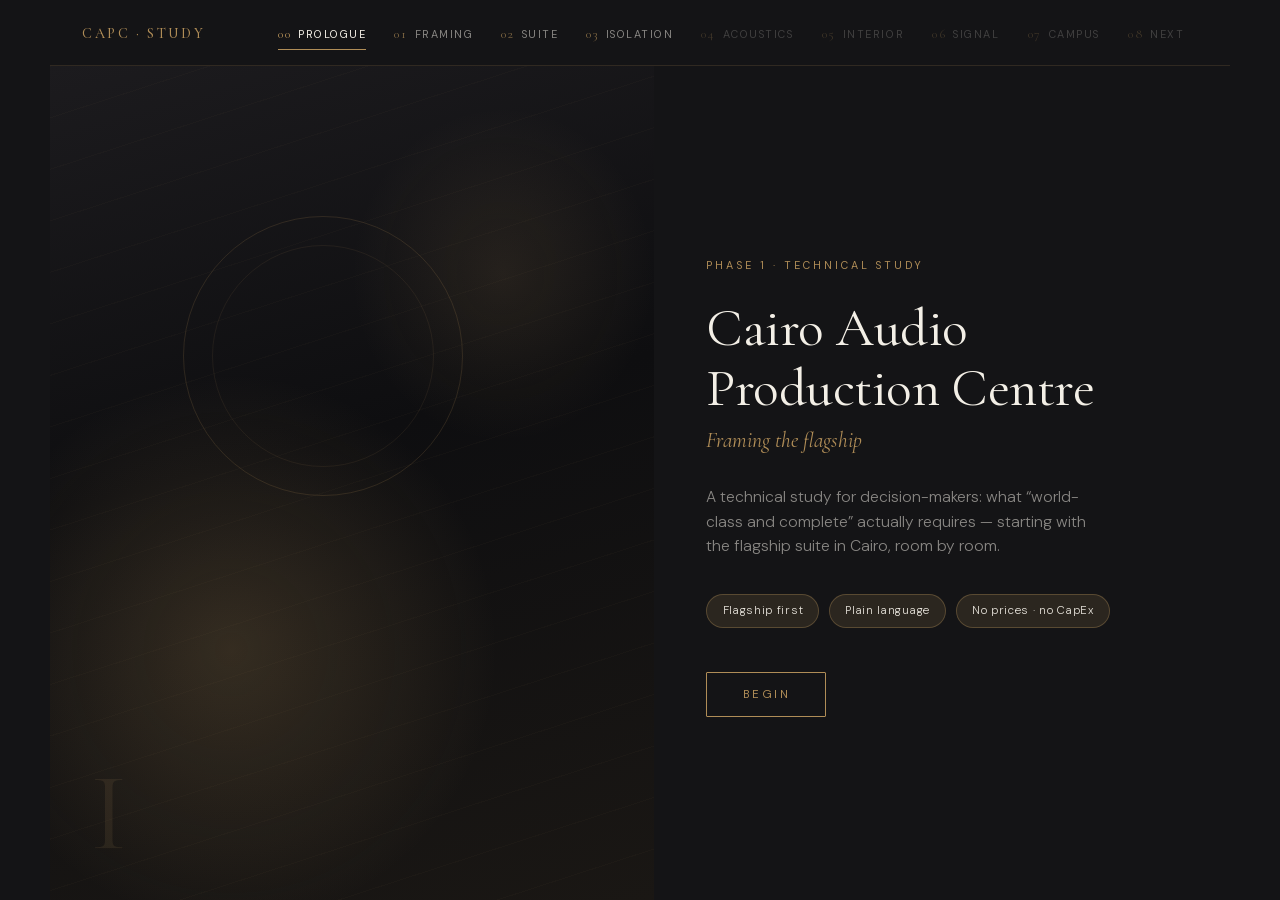
==== index.html @ b1cdccfd "Suite demos rebuilt on real recordings and measured room impulse responses; credits" ====
<!DOCTYPE html>
<html lang="en-GB">
<head>
<meta charset="UTF-8">
<meta name="viewport" content="width=device-width, initial-scale=1.0">
<title>Cairo Audio Production Centre</title>
<link href="fonts/fonts.css" rel="stylesheet">
<style>
  :root {
    --graphite: #141416;
    --paper: #f3efe6;
    --brass: #b08d57;
    --brass-dim: rgba(176, 141, 87, 0.35);
    --brass-soft: rgba(176, 141, 87, 0.15);
    --off-white: #e8e4dc;
    --near-black: #1a1917;
    --muted: rgba(232, 228, 220, 0.55);
    --muted-dark: rgba(26, 25, 23, 0.55);
    --panel-shadow: 0 24px 64px rgba(0,0,0,0.35);
    --ease: cubic-bezier(0.22, 1, 0.36, 1);
    --max: 1180px;
  }
  *, *::before, *::after { box-sizing: border-box; margin: 0; padding: 0; }
  html, body {
    height: 100%;
    background: var(--graphite);
    color: var(--off-white);
    font-family: "DM Sans", system-ui, sans-serif;
    font-weight: 300;
    font-size: 16px;
    line-height: 1.55;
    -webkit-font-smoothing: antialiased;
    overflow: hidden;
  }
  button { font-family: inherit; cursor: pointer; border: none; background: none; color: inherit; }
  .app {
    height: 100%;
    display: flex;
    flex-direction: column;
    max-width: var(--max);
    margin: 0 auto;
    position: relative;
  }
  .rail {
    display: flex;
    align-items: center;
    justify-content: space-between;
    padding: 1.15rem 2rem 0.9rem;
    border-bottom: 1px solid rgba(176, 141, 87, 0.18);
    flex-shrink: 0;
    z-index: 20;
    gap: 1rem;
  }
  .rail-brand {
    font-family: "Cormorant Garamond", Georgia, serif;
    font-size: 0.9rem;
    letter-spacing: 0.18em;
    text-transform: uppercase;
    color: var(--brass);
    font-weight: 500;
    flex-shrink: 0;
  }
  .chapters {
    display: flex;
    gap: 0.05rem;
    flex-wrap: nowrap;
    overflow-x: auto;
    scrollbar-width: none;
  }
  .chapters::-webkit-scrollbar { display: none; }
  .chapter {
    display: flex;
    align-items: baseline;
    gap: 0.45rem;
    padding: 0.5rem 0.85rem;
    color: var(--muted);
    transition: color 0.5s var(--ease), background 0.5s var(--ease), opacity 0.4s var(--ease);
    border-radius: 2px;
    position: relative;
    white-space: nowrap;
  }
  .chapter:hover { color: var(--off-white); }
  .chapter.active { color: var(--paper); }
  .chapter[aria-disabled="true"] {
    opacity: 0.38;
    cursor: default;
    pointer-events: none;
  }
  .chapter .num {
    font-family: "Cormorant Garamond", Georgia, serif;
    font-size: 0.82rem;
    letter-spacing: 0.12em;
    color: var(--brass);
    opacity: 0.7;
  }
  .chapter.active .num { opacity: 1; }
  .chapter .label {
    font-size: 0.68rem;
    letter-spacing: 0.14em;
    text-transform: uppercase;
    font-weight: 400;
  }
  .chapter.active::after {
    content: "";
    position: absolute;
    left: 0.85rem;
    right: 0.85rem;
    bottom: 0;
    height: 1px;
    background: var(--brass);
    transform-origin: left;
    animation: underlineIn 0.6s var(--ease) forwards;
  }
  @keyframes underlineIn {
    from { transform: scaleX(0); opacity: 0; }
    to { transform: scaleX(1); opacity: 1; }
  }
  .stage { flex: 1; position: relative; overflow: hidden; }
  .screen {
    position: absolute;
    inset: 0;
    opacity: 0;
    pointer-events: none;
    transform: translateY(12px);
    transition: opacity 0.7s var(--ease), transform 0.7s var(--ease);
    display: flex;
    overflow: hidden;
  }
  .screen.active {
    opacity: 1;
    pointer-events: auto;
    transform: translateY(0);
  }
  .screen.essay-screen {
    overflow-x: hidden;
    overflow-y: auto;
    flex-direction: column;
    display: block;
    -webkit-overflow-scrolling: touch;
  }
  .screen.essay-screen:not(.active) { display: block; }

  /* PROLOGUE */
  .prologue { display: grid; grid-template-columns: 1.05fr 1fr; gap: 0; }
  .tonal {
    position: relative;
    background:
      radial-gradient(ellipse 80% 60% at 30% 70%, rgba(176,141,87,0.22) 0%, transparent 55%),
      radial-gradient(ellipse 50% 40% at 75% 25%, rgba(176,141,87,0.12) 0%, transparent 50%),
      linear-gradient(165deg, #1c1b1e 0%, #0e0e10 45%, #1a1714 100%);
    overflow: hidden;
  }
  .tonal::before {
    content: "";
    position: absolute;
    inset: 0;
    background: repeating-linear-gradient(-18deg, transparent, transparent 48px, rgba(176,141,87,0.03) 48px, rgba(176,141,87,0.03) 49px);
  }
  .tonal-mark {
    position: absolute; bottom: 2.5rem; left: 2.5rem;
    font-family: "Cormorant Garamond", Georgia, serif;
    font-size: 7rem; line-height: 0.85;
    color: rgba(176,141,87,0.12); letter-spacing: -0.02em; user-select: none;
  }
  .tonal-ring {
    position: absolute; width: 280px; height: 280px;
    border: 1px solid rgba(176,141,87,0.18); border-radius: 50%;
    top: 18%; left: 22%;
    animation: drift 18s ease-in-out infinite alternate;
  }
  .tonal-ring::after {
    content: ""; position: absolute; inset: 28px;
    border: 1px solid rgba(176,141,87,0.1); border-radius: 50%;
  }
  @keyframes drift {
    from { transform: translate(0, 0) rotate(0deg); }
    to { transform: translate(18px, -12px) rotate(8deg); }
  }
  .prologue-copy {
    padding: 3.5rem 3.25rem 3rem;
    display: flex; flex-direction: column; justify-content: center;
    background: var(--graphite);
  }
  .eyebrow {
    font-size: 0.68rem; letter-spacing: 0.28em; text-transform: uppercase;
    color: var(--brass); font-weight: 400; margin-bottom: 1.5rem;
  }
  .title {
    font-family: "Cormorant Garamond", Georgia, serif; font-weight: 400;
    font-size: clamp(2.4rem, 4.2vw, 3.35rem); line-height: 1.12;
    letter-spacing: -0.01em; color: var(--paper); margin-bottom: 0.35rem;
  }
  .chapter-tag {
    font-family: "Cormorant Garamond", Georgia, serif; font-style: italic;
    font-size: 1.35rem; color: var(--brass); margin-bottom: 1.75rem;
  }
  .lede {
    color: var(--muted); max-width: 36ch; font-size: 0.98rem;
    margin-bottom: 2.25rem; font-weight: 300;
  }
  .chips { display: flex; flex-wrap: wrap; gap: 0.6rem; margin-bottom: 2.75rem; }
  .chip {
    border: 1px solid var(--brass-dim); color: var(--off-white);
    padding: 0.45rem 0.95rem; font-size: 0.72rem; letter-spacing: 0.06em;
    border-radius: 100px; background: var(--brass-soft);
    transition: border-color 0.4s var(--ease), background 0.4s var(--ease);
  }
  .chip:hover { border-color: var(--brass); background: rgba(176,141,87,0.22); }
  .btn-begin {
    align-self: flex-start; border: 1px solid var(--brass); color: var(--brass);
    padding: 0.85rem 2.2rem; font-size: 0.72rem; letter-spacing: 0.22em;
    text-transform: uppercase; border-radius: 1px;
    transition: background 0.5s var(--ease), color 0.5s var(--ease), transform 0.4s var(--ease);
  }
  .btn-begin:hover { background: var(--brass); color: var(--graphite); transform: translateY(-1px); }

  /* FRAMING */
  .framing { background: var(--paper); color: var(--near-black); }
  .essay-inner { max-width: 820px; margin: 0 auto; padding: 2.75rem 2.5rem 4rem; }
  .framing .essay-inner { max-width: 860px; }
  .essay-kicker {
    font-size: 0.68rem; letter-spacing: 0.28em; text-transform: uppercase;
    color: var(--brass); margin-bottom: 0.85rem;
  }
  .essay-title {
    font-family: "Cormorant Garamond", Georgia, serif; font-weight: 400;
    font-size: clamp(2.1rem, 3.5vw, 2.85rem); line-height: 1.15;
    color: var(--near-black); margin-bottom: 0.4rem;
  }
  .essay-sub {
    font-family: "Cormorant Garamond", Georgia, serif; font-style: italic;
    font-size: 1.2rem; color: var(--brass); margin-bottom: 2.5rem;
  }
  .essay-section { margin-bottom: 2.75rem; padding-top: 0.25rem; }
  .essay-section h3 {
    font-family: "Cormorant Garamond", Georgia, serif; font-size: 1.45rem;
    font-weight: 500; color: var(--near-black); margin-bottom: 1rem;
  }
  .essay-section p {
    font-size: 0.95rem; color: rgba(26,25,23,0.78); line-height: 1.7;
    margin-bottom: 0.95rem; font-weight: 300; max-width: 62ch;
  }
  .essay-section p:last-child { margin-bottom: 0; }
  .essay-section ul { list-style: none; margin: 0.75rem 0 0; padding: 0; }
  .essay-section li {
    position: relative; padding-left: 1.15rem; margin-bottom: 0.65rem;
    font-size: 0.92rem; color: rgba(26,25,23,0.78); line-height: 1.6; max-width: 62ch;
  }
  .essay-section li::before {
    content: ""; position: absolute; left: 0; top: 0.65em;
    width: 5px; height: 1px; background: var(--brass);
  }
  .tests { display: grid; gap: 0.85rem; margin: 1.25rem 0 1.5rem; }
  .test-card {
    display: grid; grid-template-columns: 2.2rem 1fr; gap: 0.85rem;
    padding: 1.1rem 1.25rem; background: rgba(20,20,22,0.03);
    border: 1px solid rgba(26,25,23,0.08); border-radius: 2px;
  }
  .test-card .tn {
    font-family: "Cormorant Garamond", Georgia, serif; font-size: 1.15rem;
    color: var(--brass); line-height: 1.2;
  }
  .test-card strong {
    display: block; font-family: "Cormorant Garamond", Georgia, serif;
    font-size: 1.15rem; font-weight: 500; color: var(--near-black); margin-bottom: 0.3rem;
  }
  .test-card p { margin: 0 !important; font-size: 0.88rem !important; max-width: none !important; }
  .benchmark {
    font-family: "Cormorant Garamond", Georgia, serif; font-style: italic;
    font-size: 1.05rem; color: rgba(26,25,23,0.65);
    border-left: 1px solid var(--brass); padding-left: 1.1rem;
    margin: 1.25rem 0 0; max-width: 58ch; line-height: 1.5;
  }
  .scope-table { width: 100%; border-collapse: collapse; margin: 1.25rem 0 1rem; font-size: 0.85rem; }
  .scope-table th {
    text-align: left; font-size: 0.62rem; letter-spacing: 0.16em; text-transform: uppercase;
    color: var(--muted-dark); font-weight: 400; padding: 0.55rem 0.75rem 0.55rem 0;
    border-bottom: 1px solid rgba(26,25,23,0.14);
  }
  .scope-table td {
    padding: 0.85rem 0.75rem 0.85rem 0; border-bottom: 1px solid rgba(26,25,23,0.08);
    vertical-align: top; color: rgba(26,25,23,0.78); line-height: 1.45;
  }
  .scope-table td:first-child {
    font-family: "Cormorant Garamond", Georgia, serif; font-size: 1.05rem;
    color: var(--near-black); font-weight: 500; min-width: 8rem;
  }
  .scope-table .depth {
    font-size: 0.72rem; letter-spacing: 0.08em; text-transform: uppercase;
    color: var(--brass); white-space: nowrap;
  }
  .work-types { display: grid; grid-template-columns: repeat(3, 1fr); gap: 0.85rem; margin: 1.25rem 0 1rem; }
  .work-card {
    padding: 1.15rem 1.2rem; border: 1px solid rgba(26,25,23,0.1);
    border-radius: 2px; background: #faf7f0;
  }
  .work-card h4 {
    font-family: "Cormorant Garamond", Georgia, serif; font-size: 1.1rem;
    font-weight: 500; margin-bottom: 0.45rem; color: var(--near-black);
  }
  .work-card p { margin: 0 !important; font-size: 0.85rem !important; max-width: none !important; }
  .honest-limit {
    margin-top: 1rem; padding: 1rem 1.2rem; background: rgba(176,141,87,0.08);
    border-radius: 2px; font-size: 0.9rem; color: rgba(26,25,23,0.8);
    line-height: 1.55; max-width: 62ch;
  }
  .honest-limit strong {
    font-family: "Cormorant Garamond", Georgia, serif; font-weight: 500; color: var(--near-black);
  }
  .building-grid { display: grid; grid-template-columns: 1fr 1fr; gap: 1rem; margin-top: 1.15rem; }
  .building-card {
    padding: 1.15rem 1.2rem; border: 1px solid rgba(26,25,23,0.08);
    border-radius: 2px; background: rgba(20,20,22,0.025);
  }
  .building-card h4 {
    font-family: "Cormorant Garamond", Georgia, serif; font-size: 1.1rem;
    font-weight: 500; margin-bottom: 0.65rem; color: var(--near-black);
  }
  .building-card ul { margin-top: 0.35rem; }
  .edges {
    display: grid; grid-template-columns: repeat(auto-fill, minmax(180px, 1fr));
    gap: 0.65rem; margin: 1.15rem 0;
  }
  .edge { padding: 0.95rem 1rem; border: 1px solid rgba(26,25,23,0.1); border-radius: 2px; }
  .edge strong {
    display: block; font-size: 0.72rem; letter-spacing: 0.12em; text-transform: uppercase;
    color: var(--brass); margin-bottom: 0.35rem; font-weight: 400;
  }
  .edge span { font-size: 0.85rem; color: rgba(26,25,23,0.72); line-height: 1.45; }
  .roadmap { counter-reset: stage; list-style: none; margin: 1rem 0 0; padding: 0; }
  .roadmap li {
    counter-increment: stage; padding-left: 2.4rem; position: relative;
    margin-bottom: 0.55rem; font-size: 0.9rem; color: rgba(26,25,23,0.78);
    line-height: 1.5; max-width: none;
  }
  .roadmap li::before {
    content: counter(stage); position: absolute; left: 0; top: 0;
    width: 1.6rem; font-family: "Cormorant Garamond", Georgia, serif;
    font-size: 0.95rem; color: var(--brass); background: none; height: auto;
  }
  .glossary {
    display: grid; grid-template-columns: repeat(auto-fill, minmax(220px, 1fr));
    gap: 0.75rem 1.25rem; margin-top: 1.15rem; padding-top: 1.5rem;
    border-top: 1px solid rgba(26,25,23,0.1);
  }
  .gloss-item dt {
    font-family: "Cormorant Garamond", Georgia, serif; font-size: 1rem;
    font-weight: 500; color: var(--near-black); margin-bottom: 0.2rem;
  }
  .gloss-item dd { font-size: 0.8rem; color: rgba(26,25,23,0.62); line-height: 1.45; }
  .essay-continue {
    margin-top: 2.5rem; padding-top: 1.75rem;
    border-top: 1px solid rgba(26,25,23,0.1);
  }
  .btn-continue {
    display: inline-flex; align-items: center; gap: 0.65rem;
    border: 1px solid var(--brass); color: var(--brass);
    padding: 0.85rem 1.85rem; font-size: 0.72rem; letter-spacing: 0.18em;
    text-transform: uppercase; border-radius: 1px;
    transition: background 0.5s var(--ease), color 0.5s var(--ease), transform 0.4s var(--ease);
  }
  .btn-continue:hover { background: var(--brass); color: var(--graphite); transform: translateY(-1px); }
  .framing .btn-continue { color: var(--near-black); border-color: var(--near-black); }
  .framing .btn-continue:hover { background: var(--near-black); color: var(--paper); }

  /* SUITE */
  .suite { background: var(--graphite); flex-direction: column; }
  .suite-plan-row {
    display: grid; grid-template-columns: 1fr 300px; gap: 0;
    min-height: min(58vh, 520px); flex-shrink: 0;
  }
  .suite-main {
    padding: 1.75rem 2rem 1.5rem; display: flex; flex-direction: column; min-width: 0;
  }
  .suite-header {
    display: flex; align-items: flex-end; justify-content: space-between;
    margin-bottom: 1.15rem; gap: 1.5rem;
  }
  .suite-header .title { font-size: clamp(1.7rem, 2.8vw, 2.25rem); margin-bottom: 0.2rem; }
  .suite-subtitle { color: var(--muted); font-size: 0.85rem; max-width: 48ch; line-height: 1.5; }
  .toggle {
    display: flex; border: 1px solid var(--brass-dim); border-radius: 2px;
    overflow: hidden; flex-shrink: 0;
  }
  .toggle button {
    padding: 0.55rem 1rem; font-size: 0.68rem; letter-spacing: 0.12em;
    text-transform: uppercase; color: var(--muted); transition: all 0.4s var(--ease);
    white-space: nowrap;
  }
  .toggle button.active { background: var(--brass); color: var(--graphite); }
  .toggle button:not(.active):hover { color: var(--off-white); background: var(--brass-soft); }
  .plan-wrap {
    flex: 1; background: var(--paper); border-radius: 2px; padding: 1.15rem 1.35rem;
    display: flex; flex-direction: column; min-height: 0; box-shadow: var(--panel-shadow);
  }
  .plan-note {
    font-size: 0.7rem; color: var(--muted-dark); letter-spacing: 0.04em;
    margin-bottom: 0.75rem; min-height: 1.2em;
  }
  .plan-svg { flex: 1; width: 100%; height: 100%; min-height: 280px; }
  .room { cursor: pointer; }
  .room rect, .room path {
    fill: #ebe6db; stroke: #c4bba8; stroke-width: 1.5;
    transition: fill 0.45s var(--ease), stroke 0.45s var(--ease);
  }
  .room:hover rect, .room:hover path { fill: #e4d9c4; stroke: var(--brass); }
  .room.selected rect, .room.selected path { fill: #ddd2b8; stroke: var(--brass); stroke-width: 2; }
  .room.preferred rect { stroke: var(--brass); stroke-dasharray: 4 3; }
  .room text {
    font-family: "DM Sans", sans-serif; font-size: 11px; fill: var(--near-black);
    letter-spacing: 0.08em; text-transform: uppercase; pointer-events: none; font-weight: 400;
  }
  .room .sub { font-size: 9px; fill: var(--muted-dark); letter-spacing: 0.04em; text-transform: none; }
  .side-panel {
    background: var(--paper); color: var(--near-black); padding: 2rem 1.65rem;
    display: flex; flex-direction: column; border-left: 1px solid rgba(20,20,22,0.08);
    overflow-y: auto;
  }
  .side-empty {
    color: var(--muted-dark); font-family: "Cormorant Garamond", Georgia, serif;
    font-style: italic; font-size: 1.1rem; margin-top: 1.5rem; line-height: 1.4;
  }
  .side-panel .eyebrow { color: var(--brass); margin-bottom: 0.65rem; }
  .side-name {
    font-family: "Cormorant Garamond", Georgia, serif; font-size: 1.75rem;
    font-weight: 500; line-height: 1.15; margin-bottom: 1.25rem; color: var(--near-black);
  }
  .meta-grid {
    display: grid; gap: 0.95rem; margin-bottom: 1.35rem; padding-bottom: 1.35rem;
    border-bottom: 1px solid rgba(26,25,23,0.12);
  }
  .meta-item label {
    display: block; font-size: 0.62rem; letter-spacing: 0.18em; text-transform: uppercase;
    color: var(--muted-dark); margin-bottom: 0.25rem;
  }
  .meta-item span {
    font-family: "Cormorant Garamond", Georgia, serif; font-size: 1.15rem; color: var(--near-black);
  }
  .why-text { font-size: 0.88rem; color: rgba(26,25,23,0.72); line-height: 1.65; font-weight: 300; }
  .side-badge {
    display: inline-block; font-size: 0.62rem; letter-spacing: 0.12em; text-transform: uppercase;
    color: var(--brass); border: 1px solid var(--brass-dim); padding: 0.25rem 0.55rem;
    border-radius: 100px; margin-bottom: 0.85rem;
  }
  .suite-essay {
    background: var(--paper); color: var(--near-black);
    border-top: 1px solid rgba(176,141,87,0.2);
  }
  .suite-essay .essay-inner { max-width: 900px; padding-top: 2.5rem; padding-bottom: 3.5rem; }
  .suite-essay .essay-title { font-size: clamp(1.6rem, 2.5vw, 2rem); }
  .suite-essay .btn-continue { color: var(--near-black); border-color: var(--near-black); }
  .suite-essay .btn-continue:hover { background: var(--near-black); color: var(--paper); }
  .term-grid {
    display: grid; grid-template-columns: repeat(auto-fill, minmax(200px, 1fr));
    gap: 0.75rem; margin: 1.15rem 0;
  }
  .term-card {
    padding: 0.95rem 1rem; background: rgba(20,20,22,0.03);
    border: 1px solid rgba(26,25,23,0.08); border-radius: 2px;
  }
  .term-card strong {
    display: block; font-family: "Cormorant Garamond", Georgia, serif;
    font-size: 1.05rem; font-weight: 500; margin-bottom: 0.3rem; color: var(--near-black);
  }
  .term-card span { font-size: 0.82rem; color: rgba(26,25,23,0.68); line-height: 1.45; }
  .programme-box {
    margin: 1.25rem 0; padding: 1.35rem 1.5rem;
    border: 1px solid rgba(176,141,87,0.35); border-radius: 2px; background: #faf7f0;
  }
  .programme-box h4 {
    font-family: "Cormorant Garamond", Georgia, serif; font-size: 1.2rem;
    font-weight: 500; margin-bottom: 0.85rem; color: var(--near-black);
  }
  .programme-box ul { margin: 0; }
  .programme-box li { max-width: none; }
  .footprint-callout {
    display: grid; grid-template-columns: auto 1fr; gap: 1.25rem; align-items: center;
    padding: 1.25rem 1.4rem; margin: 1.15rem 0;
    background: var(--near-black); color: var(--paper); border-radius: 2px;
  }
  .footprint-callout .big {
    font-family: "Cormorant Garamond", Georgia, serif; font-size: 1.85rem;
    color: var(--brass); line-height: 1.1; white-space: nowrap;
  }
  .footprint-callout p {
    margin: 0 !important; color: var(--muted) !important;
    font-size: 0.88rem !important; max-width: none !important;
  }

  /* ISOLATION (preserved look) */
  .isolation {
    background: var(--graphite); display: flex; flex-direction: column;
    padding: 2rem 2.5rem 2rem;
  }
  .iso-header { margin-bottom: 1.5rem; }
  .iso-header .title { font-size: clamp(1.9rem, 3vw, 2.5rem); margin-bottom: 0.35rem; }
  .iso-lede { color: var(--muted); max-width: 52ch; font-size: 0.92rem; }
  .iso-body {
    flex: 1; display: grid; grid-template-columns: 260px 1fr; gap: 1.5rem; min-height: 0;
  }
  .plates {
    display: flex; flex-direction: column; gap: 0.35rem;
    overflow-y: auto; padding-right: 0.5rem;
  }
  .plate {
    text-align: left; padding: 0.85rem 1rem; border: 1px solid transparent;
    border-radius: 2px; transition: all 0.45s var(--ease);
    display: flex; gap: 0.85rem; align-items: baseline;
  }
  .plate:hover { background: rgba(243,239,230,0.04); border-color: rgba(176,141,87,0.2); }
  .plate.active { background: var(--paper); color: var(--near-black); border-color: var(--paper); }
  .plate .roman {
    font-family: "Cormorant Garamond", Georgia, serif; font-size: 0.95rem;
    color: var(--brass); min-width: 1.4rem; letter-spacing: 0.05em;
  }
  .plate .pname { font-size: 0.82rem; letter-spacing: 0.04em; font-weight: 400; }
  .iso-canvas {
    background: var(--paper); border-radius: 2px; padding: 2rem 2.25rem;
    display: flex; flex-direction: column; box-shadow: var(--panel-shadow);
    min-height: 0; overflow: hidden;
  }
  .iso-canvas-title {
    font-family: "Cormorant Garamond", Georgia, serif; font-size: 1.65rem;
    color: var(--near-black); margin-bottom: 0.35rem; font-weight: 500;
  }
  .iso-caption {
    font-size: 0.9rem; color: rgba(26,25,23,0.68); line-height: 1.6;
    margin-bottom: 1.25rem; max-width: 58ch;
  }
  .diagram-area {
    flex: 1; display: flex; align-items: center; justify-content: center;
    min-height: 220px; position: relative;
  }
  .diagram-area svg { width: 100%; max-width: 640px; height: auto; max-height: 260px; }
  .compare-bar {
    display: flex; align-items: center; gap: 0.75rem;
    margin-top: 1.25rem; padding-top: 1.15rem;
    border-top: 1px solid rgba(26,25,23,0.1);
  }
  .compare-label {
    font-size: 0.62rem; letter-spacing: 0.18em; text-transform: uppercase;
    color: var(--muted-dark); margin-right: 0.25rem;
  }
  .compare-btn {
    padding: 0.45rem 0.95rem; font-size: 0.72rem; letter-spacing: 0.06em;
    border: 1px solid rgba(26,25,23,0.18); border-radius: 100px; color: var(--near-black);
    transition: all 0.4s var(--ease);
  }
  .compare-btn:hover { border-color: var(--brass); }
  .compare-btn.active { background: var(--near-black); color: var(--paper); border-color: var(--near-black); }
  .iso-legend {
    display: flex; flex-wrap: wrap; gap: 0.85rem 1.35rem; align-items: center;
    margin-top: 0.85rem; padding: 0.55rem 0.85rem;
    border: 1px solid rgba(176,141,87,0.22); border-radius: 2px;
    background: rgba(243,239,230,0.03); max-width: 640px;
  }
  .iso-legend .leg {
    display: inline-flex; align-items: center; gap: 0.45rem;
    font-size: 0.62rem; letter-spacing: 0.1em; text-transform: uppercase; color: var(--muted);
  }
  .iso-legend .swatch { width: 18px; height: 10px; flex-shrink: 0; }
  .diagram-wrap {
    width: 100%; display: flex; flex-direction: column; align-items: center; gap: 0.65rem;
  }
  .diagram-wrap.compare-duo {
    flex-direction: row; flex-wrap: wrap; justify-content: center; align-items: stretch; gap: 1rem;
  }
  .diagram-pane {
    flex: 1 1 240px; max-width: 320px; display: flex; flex-direction: column;
    align-items: center; gap: 0.4rem;
  }
  .diagram-pane .pane-label {
    font-family: "Cormorant Garamond", Georgia, serif; font-size: 0.95rem;
    color: var(--near-black); letter-spacing: 0.02em;
  }
  .path-note {
    font-size: 0.72rem; color: rgba(26,25,23,0.58); line-height: 1.45;
    text-align: center; max-width: 52ch; font-style: italic;
  }
  .diagram-pane svg { max-width: 100%; max-height: 200px; }
  .whisper {
    padding: 0.65rem 2.5rem; font-size: 0.62rem; letter-spacing: 0.14em;
    text-transform: uppercase; color: rgba(232,228,220,0.28);
    border-top: 1px solid rgba(176,141,87,0.1); flex-shrink: 0;
  }
  @media (max-width: 1100px) {
    .chapter .label { display: none; }
    .chapter { padding: 0.5rem 0.65rem; }
    .chapter.active::after { left: 0.55rem; right: 0.55rem; }
  }
  @media (max-width: 900px) {
    .prologue { grid-template-columns: 1fr; }
    .tonal { display: none; }
    .suite-plan-row { grid-template-columns: 1fr; min-height: auto; }
    .side-panel {
      max-height: 280px; border-left: none; border-top: 1px solid rgba(20,20,22,0.08);
    }
    .iso-body { grid-template-columns: 1fr; }
    .plates { flex-direction: row; flex-wrap: wrap; overflow: visible; }
    .rail { padding: 1rem 1.25rem; flex-wrap: wrap; gap: 0.75rem; }
    .prologue-copy, .suite-main, .isolation, .essay-inner { padding-left: 1.5rem; padding-right: 1.5rem; }
    .work-types { grid-template-columns: 1fr; }
    .building-grid { grid-template-columns: 1fr; }
    .footprint-callout { grid-template-columns: 1fr; gap: 0.65rem; }
  }
  /* ── SUITE · image-led pages (Stage 1) ── */
  .sx { padding: 1.6rem 2rem 2.5rem; }
  .sx-head { display: flex; justify-content: space-between; align-items: flex-end; gap: 1.25rem; flex-wrap: wrap; margin-bottom: 0.9rem; }
  .sx-head .title { font-size: clamp(1.7rem, 2.8vw, 2.25rem); margin-bottom: 0.2rem; }
  .sx-controls { display: flex; gap: 0.6rem; flex-wrap: wrap; align-items: center; }
  .sx-seg { display: flex; border: 1px solid var(--brass-dim); border-radius: 2px; overflow: hidden; }
  .sx-seg button { padding: 0.6rem 0.95rem; font-size: 0.68rem; letter-spacing: 0.12em; text-transform: uppercase; color: var(--muted); transition: background .45s var(--ease), color .45s var(--ease); white-space: nowrap; min-height: 40px; }
  .sx-seg button .pn { font-family: "Cormorant Garamond", Georgia, serif; font-size: 0.9rem; letter-spacing: 0.05em; color: var(--brass); margin-right: 0.35rem; }
  .sx-seg button.active { background: var(--brass); color: var(--graphite); }
  .sx-seg button.active .pn { color: var(--graphite); }
  .sx-seg button:not(.active):hover { color: var(--off-white); background: var(--brass-soft); }
  .sx-mute { display: inline-flex; align-items: center; gap: 0.45rem; padding: 0.6rem 0.85rem; min-height: 40px; border: 1px solid var(--brass-dim); border-radius: 2px; font-size: 0.68rem; letter-spacing: 0.12em; text-transform: uppercase; color: var(--muted); transition: color .4s var(--ease), border-color .4s var(--ease); }
  .sx-mute svg { width: 16px; height: 16px; }
  .sx-mute:hover { color: var(--off-white); border-color: var(--brass); }
  .sx-mute[aria-pressed="true"] { color: var(--brass); }
  .sx-hintbar { display: flex; align-items: center; gap: 0.55rem; font-size: 0.78rem; color: var(--muted); margin: 0.2rem 0 1.4rem; }
  .sx-hintbar .dot { width: 6px; height: 6px; border-radius: 50%; background: var(--brass); animation: sxPulse 2.4s var(--ease) infinite; }
  @keyframes sxPulse { 0%,100% { opacity: .35; transform: scale(.8); } 50% { opacity: 1; transform: scale(1.15); } }
  .sx-page { display: none; }
  .sx-page.active { display: block; animation: sxIn .7s var(--ease) both; }
  @keyframes sxIn { from { opacity: 0; transform: translateY(10px); } to { opacity: 1; transform: none; } }
  .sx-lede { font-family: "Cormorant Garamond", Georgia, serif; font-size: clamp(1.25rem, 2vw, 1.55rem); line-height: 1.35; color: var(--paper); max-width: 46ch; margin-bottom: 0.4rem; }
  .sx-keys { display: flex; gap: 1.5rem; flex-wrap: wrap; margin: 0.6rem 0 1.5rem; }
  .sx-key { border-left: 1px solid var(--brass); padding-left: 0.75rem; }
  .sx-key b { display: block; font-family: "Cormorant Garamond", Georgia, serif; font-weight: 500; font-size: 1.45rem; color: var(--paper); line-height: 1.1; }
  .sx-key span { font-size: 0.66rem; letter-spacing: 0.16em; text-transform: uppercase; color: var(--muted); }
  .sx-grid { display: grid; grid-template-columns: repeat(2, minmax(0, 1fr)); gap: 1.35rem; }
  .sx-card { display: flex; flex-direction: column; border-radius: 3px; overflow: hidden; transition: box-shadow .6s var(--ease), transform .6s var(--ease); }
  .sx-fig { position: relative; display: block; width: 100%; aspect-ratio: 400 / 240; padding: 0; cursor: pointer; -webkit-tap-highlight-color: transparent; touch-action: manipulation; }
  .sx-fig svg { display: block; width: 100%; height: 100%; }
  .sx-fig:focus-visible { outline: 1px solid var(--brass); outline-offset: -4px; }
  .sx-hint { position: absolute; right: 10px; top: 9px; display: inline-flex; align-items: center; gap: 0.35rem; font-size: 0.6rem; letter-spacing: 0.14em; text-transform: uppercase; padding: 0.3rem 0.55rem; border-radius: 100px; pointer-events: none; transition: opacity .5s var(--ease); }
  .sx-hint svg { width: 11px; height: 11px; }
  .sx-card.playing .sx-hint { opacity: 0; }
  .sx-cap { padding: 0.95rem 1.1rem 1.1rem; flex: 1; }
  .sx-cap h3 { font-family: "Cormorant Garamond", Georgia, serif; font-weight: 500; font-size: 1.28rem; line-height: 1.2; margin-bottom: 0.3rem; }
  .sx-cap h3 .n { font-size: 0.8rem; letter-spacing: 0.12em; color: var(--brass); margin-right: 0.45rem; }
  .sx-cap p { font-size: 0.86rem; line-height: 1.55; }
  .sx-ab { position: absolute; left: 10px; top: 9px; display: inline-flex; gap: 0.3rem; font-size: 0.6rem; letter-spacing: 0.12em; text-transform: uppercase; z-index: 2; }
  .sx-ab span { padding: 0.28rem 0.6rem; border-radius: 100px; border: 1px solid currentColor; opacity: 0.5; cursor: pointer; transition: all .35s var(--ease); }
  .sx-ab span.on { opacity: 1; background: var(--brass); border-color: var(--brass); color: #fff; transform: scale(1.06); }
  .v-sketch .sx-ab { color: #6d5330; } .v-graphic .sx-ab { color: var(--brass); }
  .sx-cap .hear { margin-top: 0.45rem; font-size: 0.76rem; line-height: 1.45; font-style: italic; color: var(--brass); }
  .sx-cap .state { margin-top: 0.4rem; font-size: 0.72rem; letter-spacing: 0.1em; text-transform: uppercase; color: var(--brass); }
  .sx-next { margin-top: 1.8rem; display: flex; justify-content: flex-end; gap: 0.75rem; }
  .sx-next button { padding: 0.75rem 1.2rem; border: 1px solid var(--brass-dim); color: var(--paper); font-size: 0.72rem; letter-spacing: 0.14em; text-transform: uppercase; transition: background .4s var(--ease), color .4s var(--ease); }
  .sx-next button:hover { background: var(--brass); color: var(--graphite); }
  .sx-planhead { margin: 2.2rem 0 0.8rem; display: flex; justify-content: space-between; align-items: flex-end; gap: 1rem; flex-wrap: wrap; }
  .sx-planhead h3 { font-family: "Cormorant Garamond", Georgia, serif; font-weight: 400; font-size: 1.5rem; color: var(--paper); }
  .sx .suite-plan-row { min-height: 440px; border-radius: 3px; overflow: hidden; }
  .sx .suite-main { padding: 0; }

  /* shared SVG grammar */
  .sx-fig .l { fill: none; stroke: var(--ink); stroke-width: 1.3; stroke-linecap: round; stroke-linejoin: round; }
  .sx-fig .l.t { stroke-width: 0.8; }
  .sx-fig .l.k { stroke-width: 2.6; }
  .sx-fig .l.d { stroke-width: 0.8; stroke-dasharray: 3 4; opacity: 0.5; }
  .sx-fig .pf { fill: var(--ink); stroke: none; }
  .sx-fig .w { fill: var(--wash); stroke: none; }
  .sx-fig .l.w { stroke: var(--ink); }
  .sx-fig .pref { stroke-dasharray: 5 4; }
  .sx-fig .gl { fill: var(--glass); stroke: var(--fx); stroke-width: 0.8; }
  .sx-fig .lbl { font-family: "DM Sans", sans-serif; font-size: 10.5px; letter-spacing: 0.08em; fill: var(--ink); fill-opacity: 0.8; }
  .sx-fig .lbl.big { font-family: "Cormorant Garamond", Georgia, serif; font-size: 20px; letter-spacing: 0.02em; fill-opacity: 1; }
  .sx-fig .fx .f { fill: none; stroke: var(--fx); stroke-width: 1.6; stroke-linecap: round; stroke-linejoin: round; }
  .sx-fig .fx .ff { fill: var(--fx); stroke: none; }

  /* Variant A · sketch (ink pen on cream paper) */
  .v-sketch .sx-card { background: #f3efe6; color: var(--near-black); box-shadow: 0 18px 44px rgba(0,0,0,0.32); }
  .v-sketch .sx-fig { --ink: #1f1d1a; --wash: rgba(176,141,87,0.24); --fx: #9a7440; --glass: rgba(176,141,87,0.18);
    background:
      radial-gradient(ellipse 90% 80% at 50% 45%, rgba(255,252,244,0.65), transparent 70%),
      url("data:image/svg+xml,%3Csvg xmlns='http://www.w3.org/2000/svg' width='180' height='180'%3E%3Cfilter id='n'%3E%3CfeTurbulence type='fractalNoise' baseFrequency='0.85' numOctaves='3' stitchTiles='stitch'/%3E%3CfeColorMatrix values='0 0 0 0 0.45 0 0 0 0 0.38 0 0 0 0 0.28 0 0 0 0.09 0'/%3E%3C/filter%3E%3Crect width='180' height='180' filter='url(%23n)'/%3E%3C/svg%3E"),
      #efe9dc; }
  .v-sketch .sx-fig .base { filter: url(#sx-pen); }
  .v-sketch .sx-fig .dbl { filter: url(#sx-pen2); opacity: 0.32; }
  .v-sketch .sx-fig .h { fill: url(#sx-hatch); stroke: none; }
  .v-sketch .sx-fig .s { fill: url(#sx-xhatch); stroke: var(--ink); stroke-width: 0.9; }
  .v-sketch .sx-fig .w { fill: url(#sx-wash); }
  .v-sketch .sx-fig .gf { display: none; }
  .v-sketch .sx-hint { background: rgba(31,29,26,0.07); color: #6d5330; }
  .v-sketch .sx-cap h3 { color: var(--near-black); }
  .v-sketch .sx-cap p { color: rgba(26,25,23,0.72); }
  .v-sketch .sx-card.playing { box-shadow: 0 18px 44px rgba(0,0,0,0.32), 0 0 0 1px rgba(176,141,87,0.7); }

  /* Variant B · graphic (crisp flat vector) */
  .v-graphic .sx-card { background: #1c1c1f; color: var(--off-white); border: 1px solid rgba(176,141,87,0.16); }
  .v-graphic .sx-fig { --ink: #e8e4dc; --wash: rgba(176,141,87,0.16); --fx: #d0ad72; --glass: rgba(176,141,87,0.28);
    background: linear-gradient(180deg, #202024 0%, #18181b 100%); }
  .v-graphic .sx-fig .dbl, .v-graphic .sx-fig .sk { display: none; }
  .v-graphic .sx-fig .l { stroke-width: 1.4; opacity: 0.92; }
  .v-graphic .sx-fig .l.t { stroke-width: 0.9; opacity: 0.7; }
  .v-graphic .sx-fig .h { fill: rgba(232,228,220,0.06); stroke: none; }
  .v-graphic .sx-fig .s { fill: #3b3934; stroke: none; }
  .v-graphic .sx-fig .gf { fill: rgba(232,228,220,0.035); stroke: none; }
  .v-graphic .sx-hint { background: rgba(176,141,87,0.14); color: var(--brass); }
  .v-graphic .sx-cap h3 { color: var(--paper); }
  .v-graphic .sx-cap p { color: var(--muted); }
  .v-graphic .sx-card.playing { border-color: rgba(176,141,87,0.6); }

  @media (max-width: 760px) {
    .sx { padding: 1.25rem 1.1rem 2rem; }
    .sx-grid { grid-template-columns: 1fr; }
  }
  @media (prefers-reduced-motion: reduce) { .sx-page.active { animation: none; } .sx-hintbar .dot { animation: none; } }
</style>
</head>
<body>
<div class="app">
  <nav class="rail" aria-label="Chapters">
    <div class="rail-brand">CAPC · Study</div>
    <div class="chapters">
      <button class="chapter active" data-screen="prologue" aria-current="page">
        <span class="num">00</span><span class="label">Prologue</span>
      </button>
      <button class="chapter" data-screen="framing">
        <span class="num">01</span><span class="label">Framing</span>
      </button>
      <button class="chapter" data-screen="suite">
        <span class="num">02</span><span class="label">Suite</span>
      </button>
      <button class="chapter" data-screen="isolation">
        <span class="num">03</span><span class="label">Isolation</span>
      </button>
      <button class="chapter" aria-disabled="true" tabindex="-1" title="Coming in later stages">
        <span class="num">04</span><span class="label">Acoustics</span>
      </button>
      <button class="chapter" aria-disabled="true" tabindex="-1" title="Coming in later stages">
        <span class="num">05</span><span class="label">Interior</span>
      </button>
      <button class="chapter" aria-disabled="true" tabindex="-1" title="Coming in later stages">
        <span class="num">06</span><span class="label">Signal</span>
      </button>
      <button class="chapter" aria-disabled="true" tabindex="-1" title="Coming in later stages">
        <span class="num">07</span><span class="label">Campus</span>
      </button>
      <button class="chapter" aria-disabled="true" tabindex="-1" title="Coming in later stages">
        <span class="num">08</span><span class="label">Next</span>
      </button>
    </div>
  </nav>

  <div class="stage">
    <section class="screen prologue active" id="screen-prologue" aria-label="Prologue">
      <div class="tonal" aria-hidden="true">
        <div class="tonal-ring"></div>
        <div class="tonal-mark">I</div>
      </div>
      <div class="prologue-copy">
        <p class="eyebrow">Phase 1 · Technical study</p>
        <h1 class="title">Cairo Audio<br>Production Centre</h1>
        <p class="chapter-tag">Framing the flagship</p>
        <p class="lede">
          A technical study for decision-makers: what “world-class and complete”
          actually requires — starting with the flagship suite in Cairo, room by room.
        </p>
        <div class="chips">
          <span class="chip">Flagship first</span>
          <span class="chip">Plain language</span>
          <span class="chip">No prices · no CapEx</span>
        </div>
        <button class="btn-begin" id="btn-begin">Begin</button>
      </div>
    </section>

    <section class="screen framing essay-screen" id="screen-framing" aria-label="Framing and assumptions">
      <div class="essay-inner">
        <p class="essay-kicker">Stage 0 · Framing</p>
        <h2 class="essay-title">What this study is for</h2>
        <p class="essay-sub">Assumptions before the rooms</p>

        <div class="essay-section">
          <h3>Who this is for</h3>
          <p>Written for decision-makers who are intelligent and commercially serious, but who may not live inside recording studios every day — and for working engineers who have never built a facility at this scale.</p>
          <p>It is a <strong>technical study</strong>, not a feasibility or business plan. It does not argue whether the centre will make money. It answers a narrower question: what “world-class and complete” actually requires in rooms, isolation, acoustics, infrastructure, equipment classes, and working methods — flagship in full detail; the rest of the facility at outline level only.</p>
        </div>

        <div class="essay-section">
          <h3>What “world-class” means</h3>
          <p>Not a logo on the door. A visiting artist or producer who has worked in London, Los Angeles, New York or Paris walks in and finds <strong>nothing to apologise for</strong> — not the street under a whispered vocal, not speakers that flatter, not a headphone feed that crackles at two in the morning.</p>
          <div class="tests">
            <div class="test-card">
              <span class="tn">01</span>
              <div>
                <strong>Silence</strong>
                <p>With the doors shut and nobody playing, you should hear almost nothing: not the road, not the lift, not the air-conditioning. A quiet vocal, a solo oud or a Quran recitation needs a black background, not a grey one.</p>
              </div>
            </div>
            <div class="test-card">
              <span class="tn">02</span>
              <div>
                <strong>Honest monitoring</strong>
                <p>The speakers in the control room (engineers call them <em>monitors</em>) must tell the truth. If the low end sounds right here, it should sound right in a car on the Ring Road, on earbuds in a Dubai hotel, and in a cinema in Paris.</p>
              </div>
            </div>
            <div class="test-card">
              <span class="tn">03</span>
              <div>
                <strong>A live room that flatters without lying</strong>
                <p>Musicians should enjoy playing in it. Strings should bloom and drums should feel big — but what the microphones capture must still be controllable later. Pretty and honest are not opposites; both simply take more space and more design.</p>
              </div>
            </div>
            <div class="test-card">
              <span class="tn">04</span>
              <div>
                <strong>Reliable technology</strong>
                <p>Every input, every headphone feed, every patch point works, every day. Sessions at this level run on tight clocks. A string section booked for a morning cannot sit waiting while someone hunts for a faulty cable.</p>
              </div>
            </div>
            <div class="test-card">
              <span class="tn">05</span>
              <div>
                <strong>Discreet hospitality</strong>
                <p>Artists spend twelve-hour days here. They need somewhere to rest, eat, take a call and think — away from the public and away from cameras. Great studios are remembered as much for how they made people feel as for their microphone cupboards.</p>
              </div>
            </div>
          </div>
          <p class="benchmark">Abbey Road, Capitol, AIR and Electric Lady are useful benchmarks — not to copy, but because the people we most want to attract carry those rooms in their heads. Aim: a producer who knows those rooms should leave Cairo without an asterisk next to the session.</p>
        </div>

        <div class="essay-section">
          <h3>Scope — one centre, five kinds of room</h3>
          <p>Whatever you need for sound, you find it here: global and Arabic pop stars, emerging artists, mahraganat and rap, film Foley, Quran reciters, news and documentary voice — one roof, one technical standard.</p>
          <p><em>Foley</em>, for readers outside film, is the craft of performing everyday sounds (footsteps, clothing rustle, a door, a cup on a table) in time with the picture, so a soundtrack feels physically real.</p>
          <table class="scope-table">
            <thead>
              <tr><th>Facility</th><th>Rooms</th><th>What it is for</th><th>Phase 1</th></tr>
            </thead>
            <tbody>
              <tr>
                <td>Flagship studio</td>
                <td>1</td>
                <td>The reputation room: pop and Arabic pop, orchestral and ensemble section tracking, film scoring</td>
                <td class="depth">Full detail</td>
              </tr>
              <tr>
                <td>Rehearsal hall</td>
                <td>1</td>
                <td>Large, instrument-equipped hall for rehearsal and show preparation, recordable through its own studio</td>
                <td class="depth">Outline</td>
              </tr>
              <tr>
                <td>Foley &amp; effects</td>
                <td>1</td>
                <td>Performing and recording sound effects in sync with picture for film, television and online drama</td>
                <td class="depth">Outline</td>
              </tr>
              <tr>
                <td>Voice / Quran</td>
                <td>2</td>
                <td>Recitation, voiceover, news and documentary narration, dubbing and audiobooks</td>
                <td class="depth">Outline</td>
              </tr>
              <tr>
                <td>Music studios</td>
                <td>3</td>
                <td>Day-to-day production: vocals, overdubs, emerging artists, mahraganat and rap, editing and mixing</td>
                <td class="depth">Outline</td>
              </tr>
            </tbody>
          </table>
          <p>The flagship sets the bar. Decisions there — isolation, air-conditioning noise, clean power, cabling, signal paths — become the house standard. The other rooms inherit those standards at their own scale.</p>
        </div>

        <div class="essay-section">
          <h3>The flagship brief</h3>
          <p>Deliberately flexible — designed to earn its keep across three kinds of work:</p>
          <div class="work-types">
            <div class="work-card">
              <h4>Pop &amp; Arabic pop</h4>
              <p>A band tracking together, vocals, live players alongside programmed parts. Loud, dense and bass-heavy, with artists who expect speed.</p>
            </div>
            <div class="work-card">
              <h4>Orchestral section</h4>
              <p>A string or brass section, or an oriental ensemble (qanun, oud, nay, violins and percussion) with the sound of a real room around them.</p>
            </div>
            <div class="work-card">
              <h4>Film scoring</h4>
              <p>Musicians recording in time with picture, with the composer — and often the director — in the control room, hearing the score against the scene.</p>
            </div>
          </div>
          <div class="honest-limit">
            <strong>One honest limit.</strong> The live room is designed for a <em>section</em>, not a full symphony orchestra. A rhythm section with strings, or a mid-sized oriental ensemble, will breathe in it. Sixty players will not.
          </div>
        </div>

        <div class="essay-section">
          <h3>Place — what we ask of the building</h3>
          <p>The site is the client’s decision. We do not find land or choose the building. We specify what the building must provide — and offer siting guidance, because in Cairo the wrong location can defeat the best studio design before the first wall goes up.</p>
          <p>Cairo is loud, and more importantly it <strong>vibrates</strong>. Airborne noise (horns, voices) can be stopped with mass and sealed construction. Low-frequency rumble travelling through the ground is far harder — the easiest fix is simply not to be next to it.</p>
          <div class="building-grid">
            <div class="building-card">
              <h4>Siting guidance</h4>
              <ul>
                <li>Keep well away from metro lines and heavy-traffic corridors</li>
                <li>Generous setbacks from main roads and noisy neighbours</li>
                <li>Check the sky as well as the street — aircraft approach paths</li>
                <li>Quieter edge districts (New Cairo, Sheikh Zayed, 6th of October) tend to suit — suggestions only; a noise and vibration survey decides</li>
              </ul>
            </div>
            <div class="building-card">
              <h4>What the building must provide</h4>
              <ul>
                <li><strong>Height for a room-within-a-room</strong> — an independent inner shell (walls, ceiling, floating floor on isolating mounts) inside the building structure, with an air gap. The live room wants 5&nbsp;m+ clear inside; a standard office floor is nowhere near enough</li>
                <li><strong>Structure that can carry weight</strong> — isolated floors and heavy inner walls are dense; ground-floor slab often best</li>
                <li><strong>Distance from the building’s own vibration</strong> — lifts, ramps, loading bays, generators, pumps</li>
                <li><strong>Plant kept well away</strong> — chillers, air-handling, pumps and generators on their own mounts, with long lined ductwork</li>
                <li><strong>No flanking paths</strong> — shared slabs, continuous ceiling voids, ducts or pipes that let sound sneak around a good wall</li>
                <li><strong>Room for services</strong> — clean audio power, risers, cable routes, maintenance access</li>
              </ul>
            </div>
          </div>
        </div>

        <div class="essay-section">
          <h3>Edges — what Phase 1 does not do</h3>
          <div class="edges">
            <div class="edge"><strong>No prices</strong><span>No capital costs, cost bands or budgets. Purely technical.</span></div>
            <div class="edge"><strong>No drawings</strong><span>We write the brief; the architect turns it into drawings.</span></div>
            <div class="edge"><strong>No tender</strong><span>No supplier shortlists or equipment quotations yet.</span></div>
            <div class="edge"><strong>No business case</strong><span>Whether it makes money is a separate study.</span></div>
            <div class="edge"><strong>No site selection</strong><span>The client finds the site; we advise; the survey decides.</span></div>
          </div>
          <p>Mixing technical design with money too early almost always trims the silence before anyone understands what it is worth. Agree first on what world-class requires; then have the budget conversation with that picture on the table.</p>
        </div>

        <div class="essay-section">
          <h3>Voice &amp; Phase 1 roadmap</h3>
          <p>Every term is explained in plain English the first time it appears. Where we choose one approach over another, we say <strong>why</strong> — so the investor can challenge us intelligently rather than rubber-stamp jargon. Practitioner voice, not brochure.</p>
          <ol class="roadmap">
            <li><strong>Stage 1</strong> — How big the flagship really needs to be, and why</li>
            <li><strong>Stage 2</strong> — Isolation (keeping the world out and the music in)</li>
            <li><strong>Stage 3</strong> — Acoustics (making the inside sound honest and usable)</li>
            <li><strong>Stage 4</strong> — Interior, furniture, and the quiet kind of luxury</li>
            <li><strong>Stage 5</strong> — Power, grounding, cabling, and signal infrastructure</li>
            <li><strong>Stage 6</strong> — Equipment classes and the path from microphone to master</li>
            <li><strong>Stage 7</strong> — Short outlines for rehearsal, Foley, voice/Quran, and three music studios</li>
            <li><strong>Stage 8</strong> — Fee for this study and the shape of Phase 2</li>
          </ol>
        </div>

        <div class="essay-section">
          <h3>Glossary seed</h3>
          <dl class="glossary">
            <div class="gloss-item"><dt>Airborne noise</dt><dd>Sound travelling through air.</dd></div>
            <div class="gloss-item"><dt>Structure-borne noise</dt><dd>Vibration travelling through building structure.</dd></div>
            <div class="gloss-item"><dt>Isolation</dt><dd>Stopping sound and vibration crossing room boundaries.</dd></div>
            <div class="gloss-item"><dt>Acoustics</dt><dd>How sound behaves <em>inside</em> a room once it is already there.</dd></div>
            <div class="gloss-item"><dt>HVAC</dt><dd>Heating, ventilation and air conditioning — often the loudest “silent” problem if designed like an office.</dd></div>
            <div class="gloss-item"><dt>Flagship studio</dt><dd>The single highest-spec room complex that sets the reputation of the whole centre.</dd></div>
            <div class="gloss-item"><dt>Foley</dt><dd>Performing everyday sounds in sync with film picture.</dd></div>
            <div class="gloss-item"><dt>Room-within-a-room</dt><dd>Independent inner shell inside the main structure, separated by an air gap and isolating mounts; also called box-in-box.</dd></div>
            <div class="gloss-item"><dt>Flanking path</dt><dd>A route by which sound bypasses a wall — shared structure, ducts, voids or pipes.</dd></div>
            <div class="gloss-item"><dt>Plant</dt><dd>The building’s mechanical equipment (chillers, air-handling, pumps, generators) and the room that houses it.</dd></div>
          </dl>
        </div>

        <div class="essay-continue">
          <button class="btn-continue" data-goto="suite">Continue to Suite →</button>
        </div>
      </div>
    </section>

    <section class="screen suite essay-screen" id="screen-suite" aria-label="The flagship suite">
      <svg width="0" height="0" style="position:absolute" aria-hidden="true" focusable="false">
        <defs>
          <filter id="sx-pen" x="-4%" y="-4%" width="108%" height="108%">
            <feTurbulence type="fractalNoise" baseFrequency="0.04" numOctaves="2" seed="4" result="n"/>
            <feDisplacementMap in="SourceGraphic" in2="n" scale="2.2" xChannelSelector="R" yChannelSelector="G"/>
          </filter>
          <filter id="sx-pen2" x="-4%" y="-4%" width="108%" height="108%">
            <feTurbulence type="fractalNoise" baseFrequency="0.028" numOctaves="2" seed="11" result="n"/>
            <feDisplacementMap in="SourceGraphic" in2="n" scale="3.4" xChannelSelector="G" yChannelSelector="R"/>
          </filter>
          <pattern id="sx-hatch" width="5" height="5" patternUnits="userSpaceOnUse" patternTransform="rotate(-38)">
            <line x1="0" y1="0" x2="0" y2="5" stroke="#1f1d1a" stroke-width="0.55" opacity="0.42"/>
          </pattern>
          <pattern id="sx-xhatch" width="4" height="4" patternUnits="userSpaceOnUse" patternTransform="rotate(45)">
            <rect width="4" height="4" fill="#e6dfcf"/>
            <line x1="0" y1="0" x2="0" y2="4" stroke="#1f1d1a" stroke-width="0.6" opacity="0.6"/>
            <line x1="0" y1="0" x2="4" y2="0" stroke="#1f1d1a" stroke-width="0.4" opacity="0.35"/>
          </pattern>
          <pattern id="sx-wash" width="6" height="6" patternUnits="userSpaceOnUse" patternTransform="rotate(-30)">
            <rect width="6" height="6" fill="rgba(176,141,87,0.2)"/>
            <line x1="0" y1="0" x2="0" y2="6" stroke="#b08d57" stroke-width="0.7" opacity="0.35"/>
          </pattern>
        </defs>
      </svg>

      <div class="sx v-sketch" id="sx">
        <div class="sx-head">
          <div>
            <p class="eyebrow">Stage 1 · Space and room programme</p>
            <h2 class="title">The flagship suite</h2>
            <p class="suite-subtitle">How big, and why size is not vanity.</p>
          </div>
          <div class="sx-controls">
            <div class="sx-seg" role="tablist" aria-label="Page">
              <button type="button" class="active" data-page="1" role="tab" aria-selected="true"><span class="pn">1</span>Volume of air</button>
              <button type="button" data-page="2" role="tab" aria-selected="false"><span class="pn">2</span>Rooms and adjacencies</button>
            </div>
            <div class="sx-seg" role="group" aria-label="Drawing style">
              <button type="button" class="active" data-var="sketch">A · Sketch</button>
              <button type="button" data-var="graphic">B · Graphic</button>
            </div>
            <button type="button" class="sx-mute" id="sx-mute" aria-pressed="false" aria-label="Mute sound"></button>
          </div>
        </div>
        <p class="sx-hintbar"><span class="dot"></span>Tap any drawing to see it, and hear it. Sound is gentle; mute at any time.</p>

        <div class="sx-page active" data-page="1" id="sx-p1">
          <p class="sx-lede">The first shock of a true flagship is the volume of air. Small rooms can sound charming; they almost never sound unarguable.</p>
          <div class="sx-keys">
            <div class="sx-key"><b>90–100 m²</b><span>Live room, net</span></div>
            <div class="sx-key"><b>5 m+</b><span>Clear height, preferred</span></div>
          </div>
          <div class="sx-grid" data-grid="1"></div>
          <div class="sx-next"><button type="button" data-page-go="2">Rooms and adjacencies →</button></div>
        </div>

        <div class="sx-page" data-page="2" id="sx-p2">
          <p class="sx-lede">Getting the sizes right is half the job. The other half is placing each room next to the right neighbours.</p>
          <div class="sx-keys">
            <div class="sx-key"><b>2 + 1</b><span>Booths · third strongly preferred</span></div>
            <div class="sx-key"><b>~40 m²</b><span>Control room, net</span></div>
            <div class="sx-key"><b>300–450 m²</b><span>Whole suite, gross</span></div>
          </div>
          <div class="sx-grid" data-grid="2"></div>

          <div class="sx-planhead">
            <h3>The plan · tap a room</h3>
            <div class="toggle" role="group" aria-label="Footprint mode">
              <button type="button" class="active" data-mode="net">Net rooms</button>
              <button type="button" data-mode="gross">Gross footprint</button>
            </div>
          </div>
          <div class="suite-plan-row">
            <div class="suite-main">
              <div class="plan-wrap">
                <p class="plan-note" id="plan-note">Net usable floor area of each room. Select a space to read why it is sized this way. Iso C is strongly preferred.</p>
                <svg class="plan-svg" viewBox="0 0 760 480" xmlns="http://www.w3.org/2000/svg" role="img" aria-label="Suite floor plan">
              <g class="room" data-room="lobby">
                <rect x="20" y="20" width="140" height="120" rx="2"/>
                <text x="90" y="72" text-anchor="middle">Lobby</text>
                <text class="sub size" x="90" y="90" text-anchor="middle">20–35 m²</text>
              </g>
              <g class="room" data-room="lounge">
                <rect x="20" y="150" width="140" height="150" rx="2"/>
                <text x="90" y="215" text-anchor="middle">Lounge</text>
                <text class="sub size" x="90" y="233" text-anchor="middle">25–40 m²</text>
              </g>
              <g class="room" data-room="machine">
                <rect x="20" y="310" width="140" height="150" rx="2"/>
                <text x="90" y="375" text-anchor="middle">Machine</text>
                <text class="sub size" x="90" y="393" text-anchor="middle">15–25 m²</text>
              </g>
              <g class="room" data-room="live">
                <rect x="175" y="20" width="340" height="300" rx="2"/>
                <text x="345" y="155" text-anchor="middle" style="font-size:14px">Live room</text>
                <text class="sub size" x="345" y="178" text-anchor="middle" style="font-size:11px">90–100 m² · 5 m+</text>
              </g>
              <g class="room" data-room="isoA">
                <rect x="175" y="335" width="105" height="125" rx="2"/>
                <text x="227" y="388" text-anchor="middle">Iso A</text>
                <text class="sub size" x="227" y="406" text-anchor="middle">12–18 m²</text>
              </g>
              <g class="room" data-room="isoB">
                <rect x="290" y="335" width="105" height="125" rx="2"/>
                <text x="342" y="388" text-anchor="middle">Iso B</text>
                <text class="sub size" x="342" y="406" text-anchor="middle">10–16 m²</text>
              </g>
              <g class="room preferred" data-room="isoC">
                <rect x="405" y="335" width="110" height="125" rx="2"/>
                <text x="460" y="380" text-anchor="middle">Iso C</text>
                <text class="sub size" x="460" y="398" text-anchor="middle">~Iso B</text>
                <text class="sub" x="460" y="414" text-anchor="middle" style="font-size:8px; letter-spacing:0.06em">PREFERRED</text>
              </g>
              <g class="room" data-room="control">
                <rect x="530" y="20" width="210" height="440" rx="2"/>
                <text x="635" y="220" text-anchor="middle">Control</text>
                <text class="sub size" x="635" y="243" text-anchor="middle">35–50 m²</text>
              </g>
                </svg>
              </div>
            </div>
            <aside class="side-panel" id="side-panel">
              <div id="side-content">
                <p class="side-empty">Select a room on the plan to see its role and size band.</p>
              </div>
            </aside>
          </div>
          <div class="sx-next">
            <button type="button" data-page-go="1">← Volume of air</button>
            <button type="button" data-goto="isolation">Continue to Isolation →</button>
          </div>
        </div>
      </div>
    </section>
    <!-- ── 03 ISOLATION ── -->
    <section class="screen isolation" id="screen-isolation" aria-label="Isolation atelier">
      <div class="iso-header">
        <p class="eyebrow">Stage 2 · Atelier</p>
        <h2 class="title">Keeping the world out</h2>
        <p class="iso-lede">Six plates on how sound is stopped — and where it still sneaks through. Plain English for investors, not acousticians.</p>
        <div class="iso-legend" aria-label="Wave path legend">
          <span class="leg"><svg class="swatch" viewBox="0 0 18 10" aria-hidden="true"><path d="M1 8 Q5 2 9 8 Q13 2 17 8" fill="none" stroke="#c47a3a" stroke-width="1.6"/></svg>Airborne</span>
          <span class="leg"><svg class="swatch" viewBox="0 0 18 10" aria-hidden="true"><path d="M1 5 H5 M7 5 H11 M13 5 H17" fill="none" stroke="#5b7c9a" stroke-width="1.8" stroke-linecap="round"/></svg>Structure-borne</span>
          <span class="leg"><svg class="swatch" viewBox="0 0 18 10" aria-hidden="true"><path d="M1 5 H7 M11 5 H17" fill="none" stroke="#8a8478" stroke-width="1.5" stroke-dasharray="2 2" opacity="0.55"/></svg>Stopped</span>
          <span class="leg"><svg class="swatch" viewBox="0 0 18 10" aria-hidden="true"><path d="M2 5 H12" fill="none" stroke="#c45a3a" stroke-width="1.4"/><path d="M11 2 L16 5 L11 8 Z" fill="#c45a3a"/></svg>Flanking</span>
        </div>
      </div>
      <div class="iso-body">
        <div class="plates" role="tablist" aria-label="Isolation plates">
          <button class="plate" data-plate="enemies" role="tab"><span class="roman">I</span><span class="pname">Two enemies</span></button>
          <button class="plate" data-plate="myth" role="tab"><span class="roman">II</span><span class="pname">Thick-wall myth</span></button>
          <button class="plate active" data-plate="box" role="tab" aria-selected="true"><span class="roman">III</span><span class="pname">Box-in-box</span></button>
          <button class="plate" data-plate="floor" role="tab"><span class="roman">IV</span><span class="pname">Floating floor</span></button>
          <button class="plate" data-plate="holes" role="tab"><span class="roman">V</span><span class="pname">Forgotten holes</span></button>
          <button class="plate" data-plate="air" role="tab"><span class="roman">VI</span><span class="pname">Quiet air</span></button>
        </div>
        <div class="iso-canvas">
          <h3 class="iso-canvas-title" id="iso-title">Box-in-box</h3>
          <p class="iso-caption" id="iso-caption"></p>
          <div class="diagram-area" id="diagram-area"></div>
          <div class="compare-bar">
            <span class="compare-label">Compare</span>
            <button class="compare-btn" data-compare="thick">Thick wall only</button>
            <button class="compare-btn active" data-compare="box">Box-in-box</button>
          </div>
        </div>
      </div>
    </section>

  <footer class="whisper">Cairo Audio Production Centre · Phase 1 technical study · Not a feasibility report</footer>
</div>

<script>
(function () {
  'use strict';

  const screens = {
    prologue: document.getElementById('screen-prologue'),
    framing: document.getElementById('screen-framing'),
    suite: document.getElementById('screen-suite'),
    isolation: document.getElementById('screen-isolation')
  };
  const chapters = document.querySelectorAll('.chapter[data-screen]');

  function goTo(name) {
    if (!screens[name]) return;
    Object.keys(screens).forEach(k => {
      screens[k].classList.toggle('active', k === name);
    });
    chapters.forEach(c => {
      const on = c.dataset.screen === name;
      c.classList.toggle('active', on);
      if (on) c.setAttribute('aria-current', 'page');
      else c.removeAttribute('aria-current');
    });
    if (screens[name].classList.contains('essay-screen')) {
      screens[name].scrollTop = 0;
    }
  }

  chapters.forEach(c => c.addEventListener('click', () => goTo(c.dataset.screen)));
  document.getElementById('btn-begin').addEventListener('click', () => goTo('framing'));
  document.querySelectorAll('[data-goto]').forEach(btn => {
    btn.addEventListener('click', () => goTo(btn.dataset.goto));
  });

  const rooms = {
    live: {
      name: 'Live room',
      size: '90–100 m²',
      height: '5 m+',
      why: 'The heart of the suite. Bass notes are physically long, so the room needs volume for the low end to be even rather than boomy. Height stops the cymbals bouncing straight back into every microphone. Strings and ensembles need distance to blend, the room adds its own natural bloom, and variable acoustics let it be tight one day and open the next.'
    },
    isoA: {
      name: 'Iso booth A',
      size: '12–18 m²',
      height: 'Generous; set in Stages 2 and 3',
      why: 'The larger booth: a vocalist with room to move, an upright piano, percussion, or a soloist kept apart from a section. Glass to the live room and the control room, so everyone can see each other.'
    },
    isoB: {
      name: 'Iso booth B',
      size: '10–16 m²',
      height: 'Generous; set in Stages 2 and 3',
      why: 'Vocals, guitar and bass amplifiers, or a single acoustic instrument, kept off the other microphones while the band plays together.'
    },
    isoC: {
      name: 'Iso booth C',
      size: 'Similar to Iso B',
      height: 'Generous; set in Stages 2 and 3',
      preferred: true,
      why: 'Strongly preferred. A third source kept separate while the band plays together. With two booths somebody is always compromising; with three, the session runs the way the producer imagined it.'
    },
    control: {
      name: 'Control room',
      size: '35–50 m² (target ~40 m²)',
      height: 'Generous; set in Stages 2 and 3',
      why: 'Where decisions are made. Symmetrical left to right so the stereo picture does not tilt, large enough for main monitors and nearfields, with the producer and guests seated behind the engineer. A large window to the live room and every booth.'
    },
    machine: {
      name: 'Machine room',
      size: '15–25 m²',
      height: 'Standard',
      why: 'Noisy, hot equipment kept out of the listening room. Close to the control room for short cables, behind a heavy wall rather than a thin one, with its own cooling running around the clock.'
    },
    lounge: {
      name: 'Lounge',
      size: '25–40 m²',
      height: 'Standard',
      why: 'An acoustic buffer between the suite and the public corridors, and somewhere for artists to rest a voice, eat and step away for ten minutes.'
    },
    lobby: {
      name: 'Lobby',
      size: '20–35 m²',
      height: 'Standard',
      why: 'The entry and the first layer of quiet. With the lounge and the sound locks, it means nobody reaches a studio door straight from a public corridor.'
    }
  };

  const grossMultiplierNote = 'Isolation thickness means gross often runs 1.6–2.2× net. Figures below show indicative gross bands.';
  const netNote = 'Net usable floor area of each room. Select a space to read why it is sized this way. Iso C is strongly preferred.';

  let footprintMode = 'net';
  let selectedRoom = null;

  function grossBand(netStr) {
    const m = netStr.match(/([\d.]+)\s*[–-]\s*([\d.]+)/);
    if (!m) return netStr + ' (gross class)';
    const lo = Math.round(parseFloat(m[1]) * 1.6);
    const hi = Math.round(parseFloat(m[2]) * 2.2);
    return lo + '–' + hi + ' m²';
  }

  function updatePlanLabels() {
    document.querySelectorAll('.room[data-room]').forEach(g => {
      const key = g.dataset.room;
      const data = rooms[key];
      if (!data) return;
      const sizeEl = g.querySelector('.size');
      if (!sizeEl) return;
      if (key === 'live') {
        sizeEl.textContent = footprintMode === 'net'
          ? data.size + ' · 5 m+'
          : grossBand(data.size) + ' · 5 m+';
      } else if (key === 'isoC') {
        sizeEl.textContent = footprintMode === 'net' ? '~Iso B' : '~Iso B gross';
      } else {
        sizeEl.textContent = footprintMode === 'net' ? data.size.replace(' (target ~40 m²)', '') : grossBand(data.size);
      }
    });
    document.getElementById('plan-note').textContent =
      footprintMode === 'net' ? netNote : grossMultiplierNote;
    if (selectedRoom) renderSide(selectedRoom);
  }

  function renderSide(key) {
    const r = rooms[key];
    let size;
    if (key === 'isoC') {
      size = footprintMode === 'net' ? 'Similar to Iso B' : 'Similar to Iso B (gross)';
    } else {
      size = footprintMode === 'net' ? r.size : grossBand(r.size);
    }
    const sizeLabel = footprintMode === 'net' ? 'Net area' : 'Gross footprint';
    const panel = document.getElementById('side-panel');
    panel.classList.add('open');
    const badge = r.preferred ? '<span class="side-badge">Strongly preferred</span>' : '';
    document.getElementById('side-content').innerHTML =
      '<p class="eyebrow">Selected room</p>' +
      badge +
      '<h3 class="side-name">' + r.name + '</h3>' +
      '<div class="meta-grid">' +
        '<div class="meta-item"><label>' + sizeLabel + '</label><span>' + size + '</span></div>' +
        '<div class="meta-item"><label>Clear height</label><span>' + r.height + '</span></div>' +
      '</div>' +
      '<p class="why-text">' + r.why + '</p>';
  }

  document.querySelectorAll('.room[data-room]').forEach(g => {
    g.addEventListener('click', () => {
      document.querySelectorAll('.room').forEach(x => x.classList.remove('selected'));
      g.classList.add('selected');
      selectedRoom = g.dataset.room;
      renderSide(selectedRoom);
    });
  });

  document.querySelectorAll('.toggle button').forEach(btn => {
    btn.addEventListener('click', () => {
      document.querySelectorAll('.toggle button').forEach(b => b.classList.remove('active'));
      btn.classList.add('active');
      footprintMode = btn.dataset.mode;
      updatePlanLabels();
    });
  });

  /* ── Isolation plates ── */
  const AIR = '#c47a3a';
  const STRUCT = '#5b7c9a';
  const FLANK = '#c45a3a';
  const MUTED = '#8a8478';
  const WALL = '#c4bba8';
  const WALL_LT = '#ddd2b8';
  const INK = '#1a1917';
  const PAPER_SVG = '#ebe6db';
  const BRASS = '#b08d57';

  const plates = {
    enemies: {
      title: 'Two enemies',
      caption: 'Airborne sound travels through the air; structure-borne sound travels through the building. A thick wall may blunt one while the other walks straight through the slab.',
      pathNote: 'Orange arcs = airborne; blue dashes = structure-borne — one street source, two routes in.',
      diagram: 'enemies'
    },
    myth: {
      title: 'The thick-wall myth',
      caption: 'Piling on mass helps — until it does not. A single heavy wall still couples to the structure. Without a break, vibration finds a path around your investment.',
      pathNote: 'Orange fades in the mass; blue runs under the wall via the slab; the red arrow marks a door flanking leak.',
      diagram: 'myth'
    },
    box: {
      title: 'Box-in-box',
      caption: 'An inner room, structurally independent of the outer shell, resting on isolators. The gap is the point: two skins, one deliberate break. This is the gold standard for high isolation.',
      pathNote: 'Orange stops at the outer shell and gap; blue breaks at the resilient mounts — the inner room stays calm.',
      diagram: 'box'
    },
    floor: {
      title: 'Floating floor',
      caption: 'The floor of the inner box sits on resilient mounts, not on the building slab. Footfall, bass, and plant vibration stop at the isolators instead of entering the room — or leaving it.',
      pathNote: 'Blue rising from below stops at the resilient layer; the ghost bolt shows a through-fix failure path.',
      diagram: 'floor'
    },
    holes: {
      title: 'Forgotten holes',
      caption: 'A perfect wall ruined by a cable tray, a duct, or a poorly sealed door. Isolation is only as quiet as its weakest penetration. Details matter more than marketing claims.',
      pathNote: 'Orange and blue both leak through the duct and cable tray even though the wall itself looks solid.',
      diagram: 'holes'
    },
    air: {
      title: 'Quiet air',
      caption: 'Air conditioning must move air without moving noise. Long, lined ducts, staggered paths, and careful fan selection keep the room cool without announcing the plant room.',
      pathNote: 'Left: fast small duct radiates orange into the room; right: large slow duct lets the path dissipate before arrival.',
      diagram: 'air'
    }
  };

  function svgDefs(uid) {
    return `<defs>
      <marker id="${uid}-flank" markerWidth="7" markerHeight="7" refX="6" refY="3.5" orient="auto">
        <path d="M0,0 L7,3.5 L0,7 Z" fill="${FLANK}"/>
      </marker>
      <marker id="${uid}-air" markerWidth="6" markerHeight="6" refX="5" refY="3" orient="auto">
        <path d="M0,0 L6,3 L0,6 Z" fill="${AIR}"/>
      </marker>
      <marker id="${uid}-struct" markerWidth="6" markerHeight="6" refX="5" refY="3" orient="auto">
        <path d="M0,0 L6,3 L0,6 Z" fill="${STRUCT}"/>
      </marker>
    </defs>`;
  }

  /* Shared street-noise source icon (left of every diagram) */
  function streetSource(cx, cy) {
    return `
      <g class="street-source" transform="translate(${cx},${cy})">
        <circle r="14" fill="${WALL_LT}" stroke="${MUTED}" stroke-width="1"/>
        <path d="M-4 -5 L-4 5 L2 5 L8 9 L8 -9 L2 -5 Z" fill="${INK}" opacity="0.75"/>
        <path d="M10 -4 Q14 0 10 4" fill="none" stroke="${AIR}" stroke-width="1.2"/>
        <path d="M13 -6 Q19 0 13 6" fill="none" stroke="${AIR}" stroke-width="1" opacity="0.55"/>
        <text y="28" text-anchor="middle" fill="${MUTED}" font-family="DM Sans, sans-serif" font-size="8" letter-spacing="0.08em">STREET</text>
      </g>`;
  }

  function airArc(d, opacity, width) {
    return `<path d="${d}" fill="none" stroke="${AIR}" stroke-width="${width || 1.6}" opacity="${opacity == null ? 1 : opacity}" stroke-linecap="round"/>`;
  }

  function structPulse(d, opacity, width) {
    return `<path d="${d}" fill="none" stroke="${STRUCT}" stroke-width="${width || 1.8}" stroke-dasharray="5 4" opacity="${opacity == null ? 1 : opacity}" stroke-linecap="round"/>`;
  }

  function brokenPath(d, colour, width) {
    return `<path d="${d}" fill="none" stroke="${colour}" stroke-width="${width || 1.5}" stroke-dasharray="3 5" opacity="0.35" stroke-linecap="round"/>`;
  }

  function svgEnemies() {
    const uid = 'en';
    return `<svg viewBox="0 0 560 210" xmlns="http://www.w3.org/2000/svg" role="img" aria-label="Two enemies wave paths">
      ${svgDefs(uid)}
      ${streetSource(42, 95)}
      <!-- Wall + slab -->
      <rect x="300" y="40" width="22" height="100" fill="${WALL}"/>
      <rect x="70" y="140" width="430" height="16" fill="${WALL_LT}"/>
      <text x="400" y="152" text-anchor="middle" fill="${INK}" font-family="DM Sans, sans-serif" font-size="8" letter-spacing="0.06em">SLAB</text>
      <!-- Split node -->
      <circle cx="110" cy="95" r="3.5" fill="${BRASS}"/>
      <!-- Orange airborne (upper) -->
      ${airArc('M110 88 Q170 40 250 70 Q280 82 300 85', 1, 1.7)}
      ${airArc('M110 95 Q175 55 255 80 Q285 90 300 92', 0.55, 1.2)}
      <text x="200" y="48" fill="${AIR}" font-family="DM Sans, sans-serif" font-size="9" letter-spacing="0.04em">airborne</text>
      <!-- Blue structure (lower along slab) -->
      ${structPulse('M110 102 Q160 130 220 145 H470', 1, 1.9)}
      ${structPulse('M110 108 Q155 135 210 148', 0.5, 1.2)}
      <text x="340" y="178" fill="${STRUCT}" font-family="DM Sans, sans-serif" font-size="9" letter-spacing="0.04em">structure-borne</text>
      <text x="320" y="30" fill="${MUTED}" font-family="Cormorant Garamond, Georgia, serif" font-size="13">One source · two paths</text>
    </svg>`;
  }

  function svgMyth() {
    const uid = 'my';
    return `<svg viewBox="0 0 560 210" xmlns="http://www.w3.org/2000/svg" role="img" aria-label="Thick-wall myth wave paths">
      ${svgDefs(uid)}
      ${streetSource(42, 90)}
      <!-- Thick wall -->
      <rect x="210" y="28" width="90" height="120" fill="${WALL}" stroke="${MUTED}" stroke-width="1"/>
      <text x="255" y="95" text-anchor="middle" fill="${INK}" font-family="Cormorant Garamond, Georgia, serif" font-size="14">Thick wall</text>
      <!-- Door flanking -->
      <rect x="248" y="118" width="14" height="30" fill="${INK}" opacity="0.55"/>
      <text x="255" y="160" text-anchor="middle" fill="${FLANK}" font-family="DM Sans, sans-serif" font-size="8">DOOR</text>
      <!-- Slab under -->
      <rect x="70" y="148" width="430" height="14" fill="${WALL_LT}"/>
      <!-- Orange fades into wall -->
      ${airArc('M70 70 Q130 55 210 75', 1, 1.7)}
      ${airArc('M210 78 Q235 82 255 88', 0.45, 1.4)}
      ${brokenPath('M255 90 Q280 95 310 92', AIR, 1.3)}
      <text x="140" y="48" fill="${AIR}" font-family="DM Sans, sans-serif" font-size="9">air fades in mass</text>
      <!-- Blue continues under wall -->
      ${structPulse('M70 155 H480', 1, 2)}
      <text x="380" y="180" fill="${STRUCT}" font-family="DM Sans, sans-serif" font-size="9">blue continues under</text>
      <!-- Flanking arrow through door -->
      <path d="M262 130 Q320 125 380 110" fill="none" stroke="${FLANK}" stroke-width="1.5" marker-end="url(#${uid}-flank)"/>
      <text x="360" y="100" fill="${FLANK}" font-family="DM Sans, sans-serif" font-size="9">flanking</text>
    </svg>`;
  }

  function svgBox() {
    const uid = 'bx';
    return `<svg viewBox="0 0 560 230" xmlns="http://www.w3.org/2000/svg" role="img" aria-label="Box-in-box wave paths">
      ${svgDefs(uid)}
      ${streetSource(36, 100)}
      <!-- Outer shell -->
      <rect x="80" y="24" width="420" height="170" fill="none" stroke="${MUTED}" stroke-width="9"/>
      <!-- Inner box -->
      <rect x="128" y="58" width="324" height="100" fill="${PAPER_SVG}" stroke="${BRASS}" stroke-width="2.5"/>
      <!-- Isolators -->
      <rect x="160" y="162" width="26" height="12" rx="2" fill="${BRASS}"/>
      <rect x="265" y="162" width="26" height="12" rx="2" fill="${BRASS}"/>
      <rect x="370" y="162" width="26" height="12" rx="2" fill="${BRASS}"/>
      <rect x="70" y="190" width="440" height="12" fill="${WALL_LT}"/>
      <!-- Gap -->
      <text x="104" y="112" text-anchor="middle" fill="${BRASS}" font-family="DM Sans, sans-serif" font-size="8" letter-spacing="0.08em">GAP</text>
      <text x="290" y="112" text-anchor="middle" fill="${INK}" font-family="Cormorant Garamond, Georgia, serif" font-size="16">Inner room · calm</text>
      <!-- Orange stops at outer shell -->
      ${airArc('M58 70 Q68 55 80 60', 1, 1.6)}
      ${brokenPath('M82 62 Q100 58 120 70', AIR, 1.4)}
      <text x="95" y="44" fill="${AIR}" font-family="DM Sans, sans-serif" font-size="8">orange stops</text>
      <!-- Blue along slab breaks at mounts -->
      ${structPulse('M58 196 H158', 1, 1.8)}
      ${brokenPath('M186 196 H265', STRUCT, 1.6)}
      ${brokenPath('M291 196 H370', STRUCT, 1.6)}
      <text x="290" y="218" fill="${STRUCT}" font-family="DM Sans, sans-serif" font-size="8" letter-spacing="0.04em">blue breaks at resilient mounts</text>
    </svg>`;
  }

  function svgFloor() {
    const uid = 'fl';
    return `<svg viewBox="0 0 560 210" xmlns="http://www.w3.org/2000/svg" role="img" aria-label="Floating floor wave paths">
      ${svgDefs(uid)}
      ${streetSource(42, 155)}
      <!-- Inner floor -->
      <rect x="100" y="36" width="380" height="18" fill="${WALL_LT}" stroke="${WALL}"/>
      <text x="290" y="49" text-anchor="middle" fill="${INK}" font-family="DM Sans, sans-serif" font-size="9">INNER FLOOR</text>
      <!-- Resilient layer / mounts -->
      <rect x="150" y="58" width="22" height="28" rx="3" fill="${BRASS}"/>
      <rect x="280" y="58" width="22" height="28" rx="3" fill="${BRASS}"/>
      <rect x="410" y="58" width="22" height="28" rx="3" fill="${BRASS}"/>
      <text x="290" y="78" text-anchor="middle" fill="${BRASS}" font-family="DM Sans, sans-serif" font-size="8">RESILIENT</text>
      <!-- Building slab -->
      <rect x="80" y="92" width="420" height="20" fill="${WALL}"/>
      <text x="290" y="106" text-anchor="middle" fill="${INK}" font-family="DM Sans, sans-serif" font-size="9">BUILDING SLAB</text>
      <!-- Blue vertical from below — stopped -->
      ${structPulse('M161 180 V120', 1, 1.9)}
      ${structPulse('M291 180 V120', 0.85, 1.9)}
      ${brokenPath('M161 90 V54', STRUCT, 1.5)}
      ${brokenPath('M291 90 V54', STRUCT, 1.5)}
      <text x="200" y="170" fill="${STRUCT}" font-family="DM Sans, sans-serif" font-size="9">blue stops here</text>
      <!-- Ghost bolted-through failure -->
      <g opacity="0.4">
        <line x1="420" y1="36" x2="420" y2="112" stroke="${FLANK}" stroke-width="1.5" stroke-dasharray="2 3"/>
        <circle cx="420" cy="44" r="3" fill="none" stroke="${FLANK}" stroke-width="1"/>
        <circle cx="420" cy="102" r="3" fill="none" stroke="${FLANK}" stroke-width="1"/>
        <text x="448" y="78" fill="${FLANK}" font-family="DM Sans, sans-serif" font-size="8">bolted through</text>
      </g>
      <!-- Small airborne hint from street (context) -->
      ${airArc('M58 140 Q80 100 100 70', 0.35, 1)}
    </svg>`;
  }

  function svgHoles() {
    const uid = 'ho';
    return `<svg viewBox="0 0 560 210" xmlns="http://www.w3.org/2000/svg" role="img" aria-label="Forgotten holes wave paths">
      ${svgDefs(uid)}
      ${streetSource(42, 95)}
      <!-- Good wall -->
      <rect x="230" y="28" width="28" height="140" fill="${WALL}"/>
      <text x="244" y="20" text-anchor="middle" fill="${MUTED}" font-family="DM Sans, sans-serif" font-size="8" letter-spacing="0.06em">GOOD WALL</text>
      <!-- Cable tray opening -->
      <rect x="230" y="52" width="28" height="16" fill="${INK}"/>
      <!-- Duct opening -->
      <rect x="230" y="118" width="28" height="18" fill="${INK}"/>
      <rect x="70" y="168" width="420" height="12" fill="${WALL_LT}"/>
      <!-- Orange + blue through cable tray -->
      ${airArc('M70 50 Q150 45 230 58', 1, 1.6)}
      ${airArc('M258 58 Q340 48 420 40', 0.9, 1.5)}
      ${structPulse('M70 68 Q150 70 230 62', 0.85, 1.5)}
      ${structPulse('M258 62 Q340 70 430 75', 0.8, 1.5)}
      <path d="M420 40 L445 35" fill="none" stroke="${FLANK}" stroke-width="1.4" marker-end="url(#${uid}-flank)"/>
      <text x="140" y="38" fill="${AIR}" font-family="DM Sans, sans-serif" font-size="9">cable tray leak</text>
      <!-- Orange + blue through duct -->
      ${airArc('M70 125 Q150 122 230 126', 1, 1.6)}
      ${airArc('M258 126 Q350 135 440 145', 0.9, 1.5)}
      ${structPulse('M70 140 Q150 145 230 132', 0.85, 1.5)}
      ${structPulse('M258 132 Q350 150 450 160', 0.8, 1.5)}
      <path d="M440 145 L465 150" fill="none" stroke="${FLANK}" stroke-width="1.4" marker-end="url(#${uid}-flank)"/>
      <text x="140" y="155" fill="${STRUCT}" font-family="DM Sans, sans-serif" font-size="9">duct leak</text>
      <!-- Wall itself stops mid-height (good) -->
      ${brokenPath('M70 95 H230', AIR, 1.2)}
      <text x="150" y="90" fill="${MUTED}" font-family="DM Sans, sans-serif" font-size="8" opacity="0.7">wall stops mid-path</text>
    </svg>`;
  }

  function svgAir() {
    const uid = 'ai';
    return `<svg viewBox="0 0 560 210" xmlns="http://www.w3.org/2000/svg" role="img" aria-label="Quiet air duct comparison">
      ${svgDefs(uid)}
      ${streetSource(36, 50)}
      <!-- LEFT: fast small duct -->
      <text x="160" y="22" text-anchor="middle" fill="${INK}" font-family="Cormorant Garamond, Georgia, serif" font-size="13">Fast · small duct</text>
      <rect x="80" y="40" width="40" height="28" rx="2" fill="${WALL_LT}" stroke="${MUTED}"/>
      <text x="100" y="58" text-anchor="middle" fill="${INK}" font-family="DM Sans, sans-serif" font-size="8">FAN</text>
      <path d="M120 54 H210" fill="none" stroke="${MUTED}" stroke-width="5"/>
      <path d="M120 54 H210" fill="none" stroke="${PAPER_SVG}" stroke-width="2.5"/>
      <rect x="210" y="38" width="55" height="32" rx="2" fill="${PAPER_SVG}" stroke="${FLANK}" stroke-width="1.5"/>
      <text x="237" y="57" text-anchor="middle" fill="${INK}" font-family="DM Sans, sans-serif" font-size="8">ROOM</text>
      <!-- Radiating orange into room -->
      ${airArc('M130 48 Q160 35 200 42', 1, 1.5)}
      ${airArc('M200 45 Q215 40 230 35', 0.9, 1.4)}
      ${airArc('M200 55 Q220 60 235 68', 0.75, 1.3)}
      ${airArc('M205 50 Q225 50 240 52', 0.85, 1.3)}
      <text x="160" y="82" text-anchor="middle" fill="${AIR}" font-family="DM Sans, sans-serif" font-size="8">radiates into room</text>

      <!-- RIGHT: large slow duct -->
      <text x="400" y="22" text-anchor="middle" fill="${INK}" font-family="Cormorant Garamond, Georgia, serif" font-size="13">Large · slow duct</text>
      <rect x="300" y="40" width="40" height="28" rx="2" fill="${WALL_LT}" stroke="${MUTED}"/>
      <text x="320" y="58" text-anchor="middle" fill="${INK}" font-family="DM Sans, sans-serif" font-size="8">FAN</text>
      <!-- Staggered wide path -->
      <path d="M340 54 H380 V100 H460 V54 H500" fill="none" stroke="${MUTED}" stroke-width="10" stroke-linejoin="round"/>
      <path d="M340 54 H380 V100 H460 V54 H500" fill="none" stroke="${PAPER_SVG}" stroke-width="6" stroke-linejoin="round"/>
      <rect x="500" y="38" width="45" height="32" rx="2" fill="${PAPER_SVG}" stroke="${BRASS}" stroke-width="1.5"/>
      <text x="522" y="57" text-anchor="middle" fill="${INK}" font-family="DM Sans, sans-serif" font-size="8">ROOM</text>
      <!-- Path dissipating -->
      ${airArc('M350 48 Q370 40 380 54', 0.9, 1.5)}
      ${airArc('M380 70 Q420 95 460 70', 0.55, 1.4)}
      ${brokenPath('M460 54 Q480 50 500 54', AIR, 1.3)}
      <text x="420" y="125" text-anchor="middle" fill="${MUTED}" font-family="DM Sans, sans-serif" font-size="8">path dissipates</text>

      <!-- Shared slab context -->
      <rect x="70" y="155" width="430" height="10" fill="${WALL_LT}"/>
      ${structPulse('M70 160 H200', 0.35, 1.2)}
      <text x="280" y="185" text-anchor="middle" fill="${MUTED}" font-family="DM Sans, sans-serif" font-size="9" letter-spacing="0.06em">SAME AIR MOVE · DIFFERENT PATH BEHAVIOUR</text>
    </svg>`;
  }

  /* Compare uses myth (II) and box (III) wave-path logic */
  function svgThick() {
    return svgMyth();
  }

  function wrapDiagram(svg, pathNote) {
    return `<div class="diagram-wrap">${svg}<p class="path-note">${pathNote}</p></div>`;
  }

  function wrapCompareDuo() {
    const left = svgMyth();
    const right = svgBox();
    return `<div class="diagram-wrap compare-duo">
      <div class="diagram-pane">
        <div class="pane-label">Thick wall only</div>
        ${left}
        <p class="path-note">Orange fades; blue under-runs; flanking at the door.</p>
      </div>
      <div class="diagram-pane">
        <div class="pane-label">Box-in-box</div>
        ${right}
        <p class="path-note">Orange stops at the shell; blue breaks at the mounts.</p>
      </div>
    </div>`;
  }

  const diagrams = {
    enemies: svgEnemies,
    myth: svgMyth,
    box: svgBox,
    floor: svgFloor,
    holes: svgHoles,
    air: svgAir,
    thick: svgThick
  };

  let currentPlate = 'box';
  let compareMode = null;

  function showPlate(key) {
    currentPlate = key;
    compareMode = null;
    document.querySelectorAll('.plate').forEach(p => {
      const on = p.dataset.plate === key;
      p.classList.toggle('active', on);
      p.setAttribute('aria-selected', on ? 'true' : 'false');
    });
    document.querySelectorAll('.compare-btn').forEach(b => {
      b.classList.toggle('active', key === 'box' && b.dataset.compare === 'box');
    });
    const p = plates[key];
    document.getElementById('iso-title').textContent = p.title;
    document.getElementById('iso-caption').textContent = p.caption;
    document.getElementById('diagram-area').innerHTML = wrapDiagram(diagrams[p.diagram](), p.pathNote);
  }

  function showCompare(mode) {
    compareMode = mode;
    document.querySelectorAll('.compare-btn').forEach(b => {
      b.classList.toggle('active', b.dataset.compare === mode);
    });
    // Side-by-side emphasis: Thick wall (II) vs Box-in-box (III)
    document.getElementById('iso-title').textContent = 'Thick wall only  ·  Box-in-box';
    document.getElementById('iso-caption').textContent =
      mode === 'thick'
        ? 'Side by side: mass alone still lets structure-borne energy under-run and flanking sneak past. The box-in-box diagram shows where both paths are broken.'
        : 'Side by side: the gap and resilient mounts stop what a single heavy wall cannot. Orange dies at the shell; blue dies at the isolators.';
    document.getElementById('diagram-area').innerHTML = wrapCompareDuo();
    // Emphasise selected side by opacity on panes
    const panes = document.querySelectorAll('.diagram-pane');
    if (panes.length === 2) {
      if (mode === 'thick') {
        panes[0].style.opacity = '1';
        panes[1].style.opacity = '0.55';
        panes[0].style.outline = '1px solid rgba(176,141,87,0.45)';
        panes[1].style.outline = 'none';
      } else {
        panes[0].style.opacity = '0.55';
        panes[1].style.opacity = '1';
        panes[1].style.outline = '1px solid rgba(176,141,87,0.45)';
        panes[0].style.outline = 'none';
      }
      panes.forEach(pane => {
        pane.style.borderRadius = '2px';
        pane.style.padding = '0.5rem';
      });
    }
    // Keep plate selection on box when comparing box; on myth when thick
    const plateKey = mode === 'thick' ? 'myth' : 'box';
    currentPlate = plateKey;
    document.querySelectorAll('.plate').forEach(p => {
      const on = p.dataset.plate === plateKey;
      p.classList.toggle('active', on);
      p.setAttribute('aria-selected', on ? 'true' : 'false');
    });
  }

  document.querySelectorAll('.plate').forEach(p => {
    p.addEventListener('click', () => showPlate(p.dataset.plate));
  });

  document.querySelectorAll('.compare-btn').forEach(b => {
    b.addEventListener('click', () => showCompare(b.dataset.compare));
  });

  // Default: Box-in-box
  showPlate('box');
})();
</script>
<script>
/* ── Suite · image-led, interactive Stage 1 pages (A sketch / B graphic) ── */
(function () {
  'use strict';
  const NS = 'http://www.w3.org/2000/svg';
  const root = document.getElementById('sx');
  if (!root) return;

  /* ---------- Audio (Web Audio, synthesised, starts only on tap) ---------- */
  const A = { ctx: null, master: null, rev: null, revS: null, nbuf: null,
    muted: (function(){ try { return localStorage.getItem('capc-mute') === '1'; } catch (e) { return false; } })() };
  function makeRev(sec, decay, level) {
    const c = A.ctx, len = Math.floor(c.sampleRate * sec), b = c.createBuffer(2, len, c.sampleRate);
    for (let ch = 0; ch < 2; ch++) { const d = b.getChannelData(ch);
      for (let i = 0; i < len; i++) d[i] = (Math.random() * 2 - 1) * Math.pow(1 - i / len, decay); }
    const cv = c.createConvolver(); cv.buffer = b; const g = c.createGain(); g.gain.value = level;
    const lp = c.createBiquadFilter(); lp.type = 'lowpass'; lp.frequency.value = 5200;
    cv.connect(lp); lp.connect(g); g.connect(A.master); return cv;
  }
  function ac() {
    try {
      if (!A.ctx) {
        const C = window.AudioContext || window.webkitAudioContext; if (!C) return null;
        A.ctx = new C();
        const comp = A.ctx.createDynamicsCompressor(); comp.threshold.value = -20; comp.ratio.value = 3.5; comp.knee.value = 12;
        A.master = A.ctx.createGain(); A.master.gain.value = A.muted ? 0 : 0.55;
        A.master.connect(comp); comp.connect(A.ctx.destination);
        A.IR = {}; A.R = {};
        const len = A.ctx.sampleRate * 2; A.nbuf = A.ctx.createBuffer(1, len, A.ctx.sampleRate);
        const d = A.nbuf.getChannelData(0); for (let i = 0; i < len; i++) d[i] = Math.random() * 2 - 1;
      }
      if (A.ctx.state === 'suspended') A.ctx.resume();
      return A.ctx;
    } catch (e) { return null; }
  }
  function S(fn) { const c = ac(); if (!c) return; try { fn(c, c.currentTime + 0.03); } catch (e) { /* audio is optional */ } }
  function out(node, o) {
    o = o || {}; const c = A.ctx; let n = node;
    if (o.pan && c.createStereoPanner) { const p = c.createStereoPanner(); p.pan.value = o.pan; n.connect(p); n = p; }
    if (o.dry !== 0) { const dg = c.createGain(); dg.gain.value = o.dry == null ? 1 : o.dry; n.connect(dg); dg.connect(A.master); }
    if (o.wet) { const s = c.createGain(); s.gain.value = o.wet; n.connect(s); s.connect(o.short ? A.revS : A.rev); }
    return n;
  }
  function env(param, t, a, peak, hold, r) {
    const p = Math.max(peak, 0.0002);
    param.cancelScheduledValues(t); param.setValueAtTime(0.0001, t);
    param.exponentialRampToValueAtTime(p, t + a); param.setValueAtTime(p, t + a + hold);
    param.exponentialRampToValueAtTime(0.0001, t + a + hold + r);
  }
  function tone(f, o) {
    o = o || {}; const c = A.ctx, t = o.t, a = o.a == null ? 0.04 : o.a, hold = o.hold == null ? 0.3 : o.hold, r = o.r == null ? 0.6 : o.r;
    const g = c.createGain(); env(g.gain, t, a, o.peak == null ? 0.1 : o.peak, hold, r);
    (o.partials || [[1, 1]]).forEach(function (p) {
      const os = c.createOscillator(); os.type = o.type || 'sine'; os.frequency.value = f * p[0];
      const pg = c.createGain(); pg.gain.value = p[1]; os.connect(pg); pg.connect(g);
      os.start(t); os.stop(t + a + hold + r + 0.1);
    });
    if (o.into) g.connect(o.into); else out(g, o);
    return g;
  }
  function noise(t, dur) { const s = A.ctx.createBufferSource(); s.buffer = A.nbuf; s.loop = true; s.start(t); s.stop(t + dur + 0.1); return s; }
  function filt(type, f, q) { const b = A.ctx.createBiquadFilter(); b.type = type; b.frequency.value = f; if (q != null) b.Q.value = q; return b; }
  function chain() { for (let i = 0; i < arguments.length - 1; i++) arguments[i].connect(arguments[i + 1]); return arguments[arguments.length - 1]; }
  function whoosh(t, dur, f0, f1, peak, o) {
    const n = noise(t, dur), bp = filt('bandpass', f0, 1.1), g = A.ctx.createGain();
    bp.frequency.setValueAtTime(f0, t); bp.frequency.exponentialRampToValueAtTime(f1, t + dur * 0.6);
    bp.frequency.exponentialRampToValueAtTime(Math.max(f0, 80), t + dur);
    env(g.gain, t, dur * 0.4, peak, dur * 0.2, dur * 0.4); chain(n, bp, g); out(g, o); return g;
  }
  function thud(t, peak) { /* a heavy door closing */ tone(62, { t: t, a: 0.004, hold: 0.01, r: 0.28, peak: peak || 0.16, partials: [[1, 1], [1.5, 0.3]] });
    const n = noise(t, 0.12), lp = filt('lowpass', 420), g = A.ctx.createGain(); env(g.gain, t, 0.003, 0.05, 0.01, 0.1); chain(n, lp, g); out(g); }
  function chime(t, f, pan, peak) { tone(f, { t: t, a: 0.004, hold: 0.02, r: 1.3, peak: peak || 0.045, pan: pan || 0, wet: 0.45, partials: [[1, 1], [2.76, 0.18], [5.4, 0.05]] }); }

  /* ---------- Real recordings and measured rooms (see CREDITS.md) ----------
     Instruments: Salamander grand piano, tonejs-instruments (bass, guitars, violin, cello),
     VSCO-2 CE (snare, cymbals, bass drum), Wikimedia Commons (oud, qanun, voice, restaurant
     crowd, air-conditioner, trolley wheels, Marshall cab IR). Rooms: Aachen Impulse Response
     database, binaural/stereo measurements (booth, office, meeting room, lecture hall, Aula Carolina). */
  const SAMPLES = ['piano_C2', 'piano_E2', 'piano_F2', 'piano_G2', 'piano_B2', 'piano_C3', 'piano_E3', 'piano_G3', 'piano_Gs3', 'piano_C4', 'piano_E4', 'piano_A4',
    'bass_E1', 'bass_G1', 'bass_As1', 'bass_Cs2', 'bass_E2', 'egtr_E2', 'egtr_A2', 'egtr_C3', 'agtr_E3', 'agtr_G3', 'agtr_B3', 'agtr_D4',
    'cello_C2', 'cello_G2', 'cello_C3', 'violin_G4', 'violin_A4', 'violin_C5', 'violin_E5', 'snare', 'snare2', 'crash', 'cymbal', 'kick',
    'oud', 'oud_pluck', 'qanun', 'vocal', 'crowd', 'castors', 'hvac'];
  const IRS = { booth: 'ir_booth', small: 'ir_small', low: 'ir_low', live: 'ir_live', hall: 'ir_hall', cab: 'ir_cab' };
  const SMP = {};
  function loadAudio() {
    if (A.ready) return A.ready;
    const c = A.ctx, get = n => fetch('audio/' + n).then(r => { if (!r.ok) throw n; return r.arrayBuffer(); }).then(b => new Promise((ok, no) => c.decodeAudioData(b, ok, no)));
    const jobs = SAMPLES.map(n => get(n + '.mp3').then(b => { SMP[n] = b; }).catch(() => {}));
    Object.keys(IRS).forEach(k => jobs.push(get(IRS[k] + '.wav').then(b => { const cv = c.createConvolver(); cv.buffer = b; A.IR[k] = cv;
      if (k !== 'cab') { const g = c.createGain(); g.gain.value = { booth: 0.8, small: 0.7, low: 0.7, live: 0.6, hall: 0.55 }[k]; cv.connect(g); g.connect(A.master); } }).catch(() => {})));
    A.ready = Promise.all(jobs).then(() => { A.R = { booth: A.IR.booth, dry: A.IR.booth, small: A.IR.small, low: A.IR.low, live: A.IR.live, hall: A.IR.hall, tall: A.IR.hall }; });
    return A.ready;
  }
  function out2(node, o) {
    o = o || {}; const c = A.ctx; let n = node;
    if (o.pan && c.createStereoPanner) { const p = c.createStereoPanner(); p.pan.value = o.pan; n.connect(p); n = p; }
    if (o.into) { n.connect(o.into); return n; }
    if (o.dry !== 0) { const dg = c.createGain(); dg.gain.value = o.dry == null ? 1 : o.dry; n.connect(dg); dg.connect(A.master); }
    if (o.wet && A.R && A.R[o.room || 'tall']) { const s = c.createGain(); s.gain.value = o.wet; n.connect(s); s.connect(A.R[o.room || 'tall']); }
    return n;
  }
  /* play one recording; rate re-pitches it, stop/rel shape the end like a released key or damped string */
  function smp(name, t, o) {
    o = o || {}; const c = A.ctx, b = SMP[name]; if (!b) return null;
    const src = c.createBufferSource(); src.buffer = b; src.playbackRate.value = o.rate || 1;
    if (o.loop) { src.loop = true; if (o.loopStart) { src.loopStart = o.loopStart; src.loopEnd = b.duration; } }
    const g = c.createGain(); g.gain.setValueAtTime(o.gain == null ? 0.5 : o.gain, t);
    if (o.stop != null) g.gain.setTargetAtTime(0.0001, t + o.stop, o.rel || 0.1);
    let n = src; (o.fx || []).forEach(f => { n.connect(f); n = f; }); n.connect(g);
    src.start(t, o.offset || 0); src.stop(t + (o.stop != null ? o.stop + (o.rel || 0.1) * 6 : (o.dur || b.duration / (o.rate || 1))));
    return out2(g, o);
  }
  const NOTES = { C: 0, Cs: 1, D: 2, Ds: 3, E: 4, F: 5, Fs: 6, G: 7, Gs: 8, A: 9, As: 10, B: 11 };
  function hz(nm) { const m = nm.match(/^([A-G]s?)(\d)$/); return 440 * Math.pow(2, (NOTES[m[1]] + 12 * (+m[2] + 1) - 69) / 12); }
  function nearest(prefix, f) { let best = null, bd = 1e9; SAMPLES.forEach(n => { if (n.indexOf(prefix + '_') !== 0 || !SMP[n]) return; const d = Math.abs(Math.log2(hz(n.split('_')[1]) / f)); if (d < bd) { bd = d; best = n; } });
    return best ? [best, f / hz(best.split('_')[1])] : [null, 1]; }
  function note(prefix, f, t, o) { const nb = nearest(prefix, f); if (!nb[0]) return null; return smp(nb[0], t, Object.assign({}, o, { rate: nb[1] })); }
  /* grand piano (Salamander): peak ~0.05 in the old units maps to a gentle sample gain */
  function piano(f, t, o) { o = o || {}; return note('piano', f, t, Object.assign({}, o, { gain: (o.peak || 0.06) * 5, stop: o.dur || 2.6, rel: 0.25 })); }
  function chordP(fs, t, o) { fs.forEach((f, i) => piano(f, t + i * (o.spread || 0.012), Object.assign({}, o, { pan: o.pans ? o.pans[i] : o.pan, peak: (o.peak || 0.06) * (o.weights ? o.weights[i] : 1) }))); }
  /* plucked strings: bass guitar below 110 Hz, electric guitar through a driven Marshall cab when o.drive, otherwise acoustic guitar */
  function pluck(f, t, o) { o = o || {}; const c = A.ctx;
    if (o.drive) { const ws = c.createWaveShaper(), cu = new Float32Array(1024); for (let i = 0; i < 1024; i++) { const x = i / 511.5 - 1; cu[i] = Math.tanh(x * o.drive); } ws.curve = cu;
      const fx = [filt('highpass', 90), ws]; if (A.IR.cab) { const cab = c.createConvolver(); cab.buffer = A.IR.cab.buffer; fx.push(cab); } else fx.push(filt('lowpass', 3000));
      return note('egtr', f, t, Object.assign({}, o, { gain: (o.peak || 0.07) * 4, fx: fx, stop: o.stop || 1.2, rel: 0.12 })); }
    if (f < 110) return note('bass', f, t, Object.assign({}, o, { gain: (o.peak || 0.2) * 2.2, stop: o.stop || 1.5, rel: 0.08 }));
    return note('agtr', f, t, Object.assign({}, o, { gain: (o.peak || 0.07) * 6, stop: o.stop || o.dur || 1.5, rel: 0.2 })); }
  /* bowed strings: violin from G3 up, cello below */
  function bowed(f, t, dur, o) { o = o || {}; const g = (o.peak || 0.03) * 16;
    return note(f >= 190 ? 'violin' : 'cello', f, t, Object.assign({}, o, { gain: g, stop: dur, rel: o.r ? o.r / 3 : 0.12 })); }
  function snare(t, o) { o = o || {}; return smp(Math.random() < 0.5 ? 'snare' : 'snare2', t, Object.assign({ gain: 0.45 }, o)); }
  /* machine / plant noise: a real air-conditioner recording plus the 50 Hz mains hum of transformers and pumps */
  function machine(t, dur, o) { const c = A.ctx, b = c.createGain(); b.gain.value = 1;
    smp('hvac', t, { gain: 6, loop: true, dur: dur, into: b });
    [[50, 0.3], [100, 0.36], [150, 0.12]].forEach(p => { const os = c.createOscillator(); os.frequency.value = p[0]; const og = c.createGain(); og.gain.value = p[1]; os.connect(og); og.connect(b); os.start(t); os.stop(t + dur + 0.1); });
    return b; }
  /* lobby chatter: a real restaurant crowd recording */
  function babble(t, dur) { const b = bus(); smp('crowd', t, { gain: 1.2, loop: true, dur: dur, into: b }); return b; }
  /* a heavy door closing: a muted bass-drum hit, low-passed */
  function thud(t, peak) { smp('kick', t, { gain: (peak || 0.1) * 4, stop: 0.18, rel: 0.05, fx: [filt('lowpass', 180)] }); }
  function bus() { const g = A.ctx.createGain(); g.gain.value = 1; return g; }
  /* comb filter: the direct sound plus a strong reflection a few ms later (a low ceiling, a near wall) */
  function comb(node, ms, gain) { const c = A.ctx, d = c.createDelay(0.1), gg = c.createGain(), sum = c.createGain(); d.delayTime.value = ms / 1000; gg.gain.value = gain;
    node.connect(sum); node.connect(d); d.connect(gg); gg.connect(sum); return sum; }
  /* a session in progress: the oud recording (re-pitched a semitone up to sit in key), returned as a bus so it can be stopped */
  function session(t, dur, o) { const b = bus(); out2(b, o); smp('oud', t, { gain: 0.45, rate: 1.0595, loop: true, dur: dur, into: b, pan: 0.1 }); return b; }
  function label(fx, x, y, txt) { const e = E('text', { class: 'lbl', x: x, y: y, 'text-anchor': 'middle', opacity: 0 }, fx); e.textContent = txt; fade(e, 0, 1, 300); return e; }

  /* ---------- Animation helpers (requestAnimationFrame, eased) ---------- */
  const eio = t => t < 0.5 ? 4 * t * t * t : 1 - Math.pow(-2 * t + 2, 3) / 2;
  const eo = t => 1 - Math.pow(1 - t, 3);
  const lin = t => t;
  const wait = ms => new Promise(r => setTimeout(r, ms));
  function tween(ms, fn, ease) {
    ease = ease || eio;
    return new Promise(res => { const s = performance.now();
      function f(n) { const t = Math.max(0, Math.min(1, (n - s) / ms)); fn(ease(t), t); if (t < 1) requestAnimationFrame(f); else res(); }
      requestAnimationFrame(f); });
  }
  function E(tag, at, parent) { const e = document.createElementNS(NS, tag);
    for (const k in at) e.setAttribute(k, at[k]); if (parent) parent.appendChild(e); return e; }
  function draw(el, ms, ease) { const L = el.getTotalLength(); el.style.strokeDasharray = L + ' ' + L; el.style.strokeDashoffset = L;
    return tween(ms, k => { el.style.strokeDashoffset = L * (1 - k); }, ease || eio); }
  function fade(el, a, b, ms, ease) { return tween(ms, k => el.setAttribute('opacity', a + (b - a) * k), ease || eio); }
  function ring(g, cx, cy, r0, r1, ms, o0, o) {
    o = o || {}; const c = E('circle', { cx: cx, cy: cy, r: r0, class: 'f', opacity: 0 }, g);
    if (o.w) c.style.strokeWidth = o.w;
    return wait(o.delay || 0).then(() => tween(ms, (k, t) => {
      c.setAttribute('r', r0 + (r1 - r0) * k);
      const a = o.op ? o.op(t) : o0 * (1 - t); c.setAttribute('opacity', Math.max(0, a) * Math.min(1, t * 12));
    }, o.ease || eo)).then(() => c.remove());
  }

  /* ---------- Drawing vocabulary (shared by both variants) ---------- */
  function person(x, y, h) { const r = h * 0.085;
    return '<circle class="l" cx="' + x + '" cy="' + (y - h + r) + '" r="' + r + '"/>' +
      '<path class="l" d="M' + x + ' ' + (y - h + 2 * r) + ' L' + x + ' ' + (y - h * 0.46) +
      ' M' + (x - h * 0.13) + ' ' + y + ' L' + x + ' ' + (y - h * 0.46) + ' L' + (x + h * 0.13) + ' ' + y +
      ' M' + (x - h * 0.18) + ' ' + (y - h * 0.6) + ' L' + x + ' ' + (y - h * 0.74) + ' L' + (x + h * 0.18) + ' ' + (y - h * 0.6) + '"/>'; }
  function seated(x, y, kind) {
    let s = '<circle class="l" cx="' + x + '" cy="' + (y - 26) + '" r="5"/><path class="l" d="M' + x + ' ' + (y - 21) + ' L' + x + ' ' + (y - 8) + ' L' + (x + 9) + ' ' + (y - 8) + ' L' + (x + 9) + ' ' + y + ' M' + (x - 6) + ' ' + (y - 8) + ' H' + (x + 4) + ' M' + (x - 5) + ' ' + (y - 8) + ' V' + y + '"/>';
    if (kind === 'oud') s += '<ellipse class="l w" cx="' + (x - 9) + '" cy="' + (y - 13) + '" rx="7" ry="5.5"/><path class="l t" d="M' + (x - 3) + ' ' + (y - 16) + ' L' + (x + 8) + ' ' + (y - 24) + '"/>';
    else if (kind === 'qanun') s += '<path class="l w" d="M' + (x - 16) + ' ' + (y - 12) + ' L' + (x + 2) + ' ' + (y - 12) + ' L' + (x - 3) + ' ' + (y - 6) + ' L' + (x - 16) + ' ' + (y - 6) + ' Z"/>';
    else if (kind === 'cello') s += '<ellipse class="l w" cx="' + (x - 7) + '" cy="' + (y - 9) + '" rx="5" ry="8"/><path class="l t" d="M' + (x - 7) + ' ' + (y - 17) + ' V' + (y - 30) + ' M' + (x - 7) + ' ' + (y - 1) + ' V' + (y + 2) + '"/>';
    else s += '<ellipse class="l w" cx="' + (x - 6) + '" cy="' + (y - 18) + '" rx="5" ry="3" transform="rotate(-25 ' + (x - 6) + ' ' + (y - 18) + ')"/><path class="l t" d="M' + (x - 14) + ' ' + (y - 24) + ' L' + (x + 4) + ' ' + (y - 12) + '"/>';
    return s; }
  function mic(x, y) { return '<path class="l" d="M' + x + ' 205 V' + (y + 6) + ' L' + (x - 7) + ' ' + (y - 2) + '"/><rect class="l w" x="' + (x - 12) + '" y="' + (y - 9) + '" width="8" height="13" rx="4" transform="rotate(-42 ' + (x - 8) + ' ' + (y - 2) + ')"/>'; }
  function floor(x0, x1, y) { return '<rect class="h" x="' + x0 + '" y="' + y + '" width="' + (x1 - x0) + '" height="9"/><path class="l" d="M' + x0 + ' ' + y + ' H' + x1 + '"/>'; }
  function room(x, y, w, h, extra) { return '<rect class="gf" x="' + x + '" y="' + y + '" width="' + w + '" height="' + h + '"/><rect class="l ' + (extra || '') + '" x="' + x + '" y="' + y + '" width="' + w + '" height="' + h + '"/>'; }
  function head(x, y) { return '<ellipse class="l t" cx="' + x + '" cy="' + (y + 3) + '" rx="8" ry="4"/><circle class="l w" cx="' + x + '" cy="' + y + '" r="4.5"/>'; }

  const scenes = [];
  function add(page, o) { o.page = page; scenes.push(o); }
  /* PAGE 1 · Volume of air ------------------------------------------- */
  add(1, { id: 'air', hear: 'You hear, without: the piano chord under a low ceiling: squeezed into the middle, boxy and short, with a hard ceiling reflection that colours the tone. With: the same chord in the tall room, low notes left and high notes right, opening into a natural bloom across both speakers.', title: 'A volume of air',
    cap: 'Around 90–100 m² of floor and 5 m or more of clear height. Tap to fill the live room and feel the size of it.',
    svg: () => room(40, 30, 300, 175) + floor(30, 350, 205) +
      '<path class="l t" d="M352 30 H368 M352 205 H368 M360 36 V199 M356 42 L360 34 L364 42 M356 193 L360 201 L364 193"/>' +
      person(95, 205, 63) +
      '<path class="l w" d="M178 160 H296 Q318 160 318 150 Q318 140 300 140 L232 140 Q216 140 210 130 L178 130 Z"/>' +
      '<path class="l" d="M186 160 V205 M300 160 V205 M244 160 V200 M200 130 L262 96 L300 140"/>' +
      '<path class="l t" d="M60 60 v22 M80 60 v22 M300 60 v22 M320 60 v22"/>',
    lab: () => '<text class="lbl" x="376" y="122" transform="rotate(-90 376 122)" text-anchor="middle">5 m+</text><text class="lbl" x="190" y="232" text-anchor="middle">90–100 m² net</text>',
    defs: id => '<linearGradient id="g-' + id + '" x1="0" y1="1" x2="0" y2="0"><stop offset="0" stop-color="#b08d57" stop-opacity="0.34"/><stop offset="1" stop-color="#b08d57" stop-opacity="0.04"/></linearGradient><clipPath id="c-' + id + '"><rect x="41" y="31" width="298" height="173"/></clipPath>',
    play: async c => {
      const pans = [-0.6, -0.4, -0.15, 0.1, 0.3, 0.55], N = [65.41, 98, 130.81, 164.81, 196, 261.63], W = [1, 0.8, 0.8, 0.7, 0.65, 0.6];
      if (c.want(0)) { c.phase(0);
        const g0 = E('g', { 'clip-path': 'url(#c-' + c.id + ')' }, c.fx);
        const lid = E('rect', { class: 'h', x: 41, y: 31, width: 298, height: 0 }, c.fx), cl = E('path', { class: 'f', d: 'M41 112 H339', opacity: 0 }, c.fx); cl.style.strokeWidth = 2.6;
        const lb = label(c.fx, 190, 100, 'low ceiling · small volume');
        await tween(450, k => { lid.setAttribute('height', 81 * k); cl.setAttribute('opacity', k); });
        S((x, t) => { const b = bus(); const hs = filt('highshelf', 3000); hs.gain.value = 2; b.connect(hs); out2(comb(hs, 4.1, 0.8), { dry: 0.7, wet: 1.0, room: 'low' });
          chordP(N, t, { dur: 0.9, peak: 0.07, pans: pans.map(p => p * 0.25), weights: W, spread: 0.018, into: b }); });
        await Promise.all([0, 110, 220, 330, 440].map(d => ring(g0, 244, 140, 3, 95, 420, 0.9, { delay: d, w: 1.4, ease: lin, op: t => 0.9 * (1 - t) })).concat([
          tween(900, (k, t) => cl.setAttribute('opacity', 0.4 + 0.6 * Math.abs(Math.sin(t * Math.PI * 6))), lin)]));
        await wait(500); await tween(400, k => { lid.setAttribute('height', 81 * (1 - k)); cl.setAttribute('opacity', 1 - k); lb.setAttribute('opacity', 1 - k); });
        [lid, cl, lb, g0].forEach(e => e.remove()); }
      if (c.want(1)) { c.phase(1);
      const g = E('g', { 'clip-path': 'url(#c-' + c.id + ')' }, c.fx);
      const air = E('rect', { x: 41, y: 204, width: 298, height: 0, fill: 'url(#g-' + c.id + ')' }, g);
      const lines = []; for (let i = 0; i < 6; i++) {
        const y = 185 - i * 26; const p = E('path', { class: 'f', d: 'M20 ' + y + ' C 90 ' + (y - 8) + ', 160 ' + (y + 8) + ', 230 ' + y + ' S 360 ' + (y - 6) + ', 420 ' + y, opacity: 0 }, g);
        p.style.strokeWidth = 0.7; lines.push(p); }
      S((x, t) => { chordP(N, t, { dur: 2.6, peak: 0.12, pans: pans, weights: W, wet: 1.1, room: 'hall', dry: 0.6, spread: 0.018 }); });
      await tween(1900, k => { air.setAttribute('y', 204 - 173 * k); air.setAttribute('height', 173 * k);
        lines.forEach((p, i) => { const on = Math.max(0, Math.min(1, k * 6 - i)); p.setAttribute('opacity', 0.55 * on); p.setAttribute('transform', 'translate(' + (-30 + 30 * k) + ' 0)'); }); });
      await tween(800, k => lines.forEach(p => p.setAttribute('transform', 'translate(' + (8 * k) + ' 0)')), lin);
      await tween(1100, k => { g.setAttribute('opacity', 1 - k); }); }
    } });

  add(1, { id: 'wave', hear: 'You hear, without: the bass guitar’s low E (left) in a room too short for it: the fundamental almost cancels and an upper boom takes over. With: the same low E in the large room, full and even.', title: 'Bass notes are physically long',
    cap: 'The lowest note on a standard bass guitar has a wavelength of more than eight metres. Tap to hear it and see it drawn to scale beside a person.',
    svg: () => '<path class="l" d="M10 205 H392"/><rect class="h" x="10" y="205" width="382" height="9"/>' +
      '<rect class="l w" x="18" y="128" width="36" height="77" rx="2"/><circle class="l" cx="36" cy="150" r="9"/><circle class="l" cx="36" cy="182" r="13"/><circle class="l t" cx="36" cy="182" r="5"/>' +
      '<path class="l d" d="M62 150 H345"/>' + person(372, 205, 64),
    lab: () => '<text class="lbl" x="203" y="236" text-anchor="middle">more than 8 m</text>',
    play: async c => {
      if (c.want(0)) { c.phase(0);
        const wall = E('rect', { class: 'ff', x: 196, y: 60, width: 6, height: 145, opacity: 0 }, c.fx), lb = label(c.fx, 199, 52, 'wall too close');
        await fade(wall, 0, 0.8, 300);
        S((x, t) => { const b = bus(), n = filt('peaking', 41.2, 6), m = filt('peaking', 82.4, 4); n.gain.value = -22; m.gain.value = 10; b.connect(n); n.connect(m); out2(m, { dry: 1, wet: 0.5, room: 'small' });
          pluck(41.2, t, { dur: 3, damp: 0.9985, bright: 0.45, peak: 0.34, stop: 2.0, pan: -0.55, into: b }); });
        let fw = '', bw = ''; for (let x = 62; x <= 196; x += 2) { fw += (x === 62 ? 'M' : 'L') + x + ' ' + (150 - 36 * Math.sin(2 * Math.PI * (x - 62) / 283)).toFixed(1) + ' ';
          bw += (x === 62 ? 'M' : 'L') + x + ' ' + (150 + 36 * Math.sin(2 * Math.PI * (x - 62) / 283)).toFixed(1) + ' '; }
        const a = E('path', { class: 'f', d: fw }, c.fx), b2 = E('path', { class: 'f', d: bw }, c.fx); a.style.strokeWidth = 2; b2.style.strokeWidth = 1.4; b2.style.opacity = 0;
        await draw(a, 800); b2.style.opacity = 1; await draw(b2, 600);
        const flat = E('path', { class: 'f', d: 'M62 150 H196', opacity: 0 }, c.fx); flat.style.strokeWidth = 2.4;
        await tween(700, k => { a.setAttribute('opacity', 1 - k); b2.setAttribute('opacity', 1 - k); flat.setAttribute('opacity', k); });
        await wait(500); await tween(400, k => [wall, lb, flat].forEach(e => e.setAttribute('opacity', 1 - k)));
        [wall, lb, flat, a, b2].forEach(e => e.remove()); }
      if (c.want(1)) { c.phase(1);
      let d = ''; for (let x = 62; x <= 345; x += 2) d += (x === 62 ? 'M' : 'L') + x + ' ' + (150 - 36 * Math.sin(2 * Math.PI * (x - 62) / 283)).toFixed(1) + ' ';
      const w = E('path', { class: 'f', d: d }, c.fx); w.style.strokeWidth = 2.2;
      const dim = E('path', { class: 'f', d: 'M62 222 H345 M62 216 V228 M345 216 V228', opacity: 0 }, c.fx); dim.style.strokeWidth = 1;
      const tip = E('circle', { class: 'ff', r: 3.2, cx: 62, cy: 150 }, c.fx);
      S((x, t) => { pluck(41.2, t, { peak: 0.34, stop: 2.6, pan: -0.55, wet: 0.35, room: 'live' });
 });
      const L = w.getTotalLength(); w.style.strokeDasharray = L; w.style.strokeDashoffset = L;
      await tween(2000, k => { w.style.strokeDashoffset = L * (1 - k); const p = w.getPointAtLength(L * k); tip.setAttribute('cx', p.x); tip.setAttribute('cy', p.y); dim.setAttribute('opacity', Math.max(0, k * 1.6 - 0.6)); }, eio);
      await tween(1000, k => { w.setAttribute('opacity', 1 - k); tip.setAttribute('opacity', 1 - k); dim.setAttribute('opacity', 1 - k * 0.6); }, lin);
      await fade(dim, 0.4, 0, 500); }
    } });

  add(1, { id: 'modes', hear: 'You hear, without: the bass line in the small room (left speaker): some notes boom, others nearly vanish. With: the same line in the large room (right speaker), every note even.', title: 'Too small, and the bass booms',
    cap: 'In a small room long waves pile up between parallel walls: some notes boom, others almost vanish, and it changes as you walk a metre. A larger room spreads them out, so the bass is even. Tap to walk through each room.',
    svg: () => room(20, 60, 140, 130) + room(185, 30, 200, 175) +
      '<rect class="l w" x="24" y="115" width="9" height="20"/><rect class="l w" x="189" y="108" width="9" height="20"/>' +
      '<path class="l d" d="M36 125 H156 M201 117.5 H381"/>' + head(90, 168) + head(285, 185),
    play: async c => {
      async function run(x0, x1, cy, amp, gfun, ms) {
        let up = '', back = '', dn = '';
        for (let x = x0; x <= x1; x += 2) { const v = gfun(x);
          up += (x === x0 ? 'M' : 'L') + x + ' ' + (cy - amp * v).toFixed(1) + ' ';
          dn += (x === x0 ? 'M' : 'L') + x + ' ' + (cy + amp * v).toFixed(1) + ' ';
          back = 'L' + x + ' ' + (cy + amp * v).toFixed(1) + ' ' + back; }
        const band = E('path', { class: 'ff', d: up + back + 'Z', opacity: 0 }, c.fx);
        const pu = E('path', { class: 'f', d: up, opacity: 0 }, c.fx), pd = E('path', { class: 'f', d: dn, opacity: 0 }, c.fx);
        pu.style.strokeWidth = pd.style.strokeWidth = 1.1;
        const xa = x0 + 8, xb = x1 - 8;
        const dot = E('circle', { class: 'ff', cx: xa, cy: cy, r: 3 }, c.fx);
        const halo = E('circle', { class: 'f', cx: xa, cy: cy, r: 6, opacity: 0 }, c.fx); halo.style.strokeWidth = 1;
        await tween(380, k => { band.setAttribute('opacity', 0.14 * k); pu.setAttribute('opacity', 0.85 * k); pd.setAttribute('opacity', 0.85 * k); });
        S((ctx, t) => { /* the same six-note bass line on a real bass guitar.
             small room (about 4.5 x 3.6 x 2.7 m): axial modes at 38, 48, 64 and 76 Hz ring as narrow peaks, while the
             listening spot sits in nulls near 55 and 82 Hz; large room: modes dense and low, so the line stays even */
          const small = x0 < 100, notes = [41.2, 49, 55, 61.74, 73.42, 82.41], b = bus();
          let n = b; if (small) [[38, 9, 10], [48, 12, 8], [64, 9, 9], [76, 8, 9], [55, -18, 6], [82.4, -16, 6]].forEach(m => { const f = filt('peaking', m[0], m[2]); f.gain.value = m[1]; n.connect(f); n = f; });
          out2(n, { pan: small ? -0.6 : 0.6, dry: 1, wet: small ? 0.6 : 0.35, room: small ? 'small' : 'live' });
          notes.forEach((f, i) => pluck(f, t + i * (ms / 1000) / 6, { peak: 0.2, stop: 0.42, into: b }));
        });
        await tween(ms, (k, t) => { const x = xa + (xb - xa) * k, v = gfun(x);
          dot.setAttribute('cx', x); halo.setAttribute('cx', x); dot.setAttribute('r', 2.4 + 5 * v);
          halo.setAttribute('r', 5 + 14 * v); halo.setAttribute('opacity', 0.55 * v * Math.min(1, t * 8, (1 - t) * 8)); }, eio);
        await tween(450, k => [band, pu, pd, dot, halo].forEach(e => e.setAttribute('opacity', (1 - k) * (e === band ? 0.14 : 0.85))));
        [band, pu, pd, dot, halo].forEach(e => e.remove());
      }
      if (c.want(0)) { c.phase(0); await run(20, 160, 125, 52, x => Math.abs(Math.cos(2 * Math.PI * (x - 20) / 140)), 2700); await wait(250); }
      if (c.want(1)) c.phase(1); if (c.want(1)) await run(185, 385, 117.5, 70, x => 0.8 + 0.2 * Math.abs(Math.cos(5 * Math.PI * (x - 185) / 200)), 2700);
    } });

  add(1, { id: 'height', hear: 'You hear, without: cymbal and snare in the low room (left speaker), harsh and fluttering off the ceiling. With: the same in the tall room (right speaker), opening up and decaying smoothly.', title: 'Drums need height',
    cap: 'In a low room the cymbals hit the ceiling and come straight back into every microphone, and the kit sounds boxed in. Height lets the sound develop and decay before it returns. Tap: low room, then tall room.',
    svg: () => {
      function kit(o) { return '<circle class="l w" cx="' + (70 + o) + '" cy="189" r="15"/><circle class="l t" cx="' + (70 + o) + '" cy="189" r="6"/>' +
        '<path class="l" d="M' + (100 + o) + ' 205 V158 M' + (92 + o) + ' 205 L' + (100 + o) + ' 192 L' + (108 + o) + ' 205"/><ellipse class="l w" cx="' + (100 + o) + '" cy="157" rx="16" ry="3" transform="rotate(-8 ' + (100 + o) + ' 157)"/>' + mic(155 + o, 138); }
      return '<rect class="h" x="20" y="95" width="170" height="10"/><path class="l k" d="M20 105 H190"/><path class="l" d="M20 105 V205 M190 105 V205"/>' + floor(14, 196, 205) +
        '<rect class="h" x="210" y="15" width="175" height="10"/><path class="l k" d="M210 25 H385"/><path class="l" d="M210 25 V205 M385 25 V205"/>' + floor(204, 391, 205) + kit(0) + kit(190);
    },
    play: async c => {
      async function rays(src, pts, ms, op, glowR) {
        const ps = pts.map(p => { const e = E('path', { class: 'f', d: 'M' + src[0] + ' ' + src[1] + ' L' + p[0] + ' ' + p[1] + ' L' + p[2] + ' ' + p[3], opacity: op }, c.fx); e.style.strokeWidth = 1.5; e.style.strokeDasharray = '0 1000'; return e; });
        await Promise.all(ps.map((p, i) => wait(i * 70).then(() => draw(p, ms, eo))));
        const m = pts[0]; const glow = E('circle', { class: 'ff', cx: m[2], cy: m[3], r: glowR, opacity: 0 }, c.fx);
        await tween(160, k => glow.setAttribute('opacity', op * 0.55 * k), lin);
        await Promise.all([fade(glow, op * 0.55, 0, 700, eo)].concat(ps.map(p => fade(p, op, 0, 900, eo))));
        glow.remove(); ps.forEach(p => p.remove());
      }
      if (c.want(0)) { c.phase(0);
        S((ctx, t) => { const b = bus(); smp('crash', t, { gain: 0.4, stop: 1.6, rel: 0.25, into: b }); snare(t + 0.5, { into: b });
          const d1 = ctx.createDelay(0.1); d1.delayTime.value = 0.0058; const fb = ctx.createGain(); fb.gain.value = 0.55; const g1 = ctx.createGain(); g1.gain.value = 0.8;
          b.connect(d1); d1.connect(fb); fb.connect(d1); d1.connect(g1); const sum = bus(); b.connect(sum); g1.connect(sum);
          out2(sum, { pan: -0.55, dry: 0.75, wet: 0.9, room: 'low' }); });
        const ceilL = E('path', { class: 'f', d: 'M20 105 H190', opacity: 0 }, c.fx); ceilL.style.strokeWidth = 2.6;
        tween(700, (k, t) => ceilL.setAttribute('opacity', 0.9 * Math.sin(Math.PI * t)), lin).then(() => ceilL.remove());
        await rays([100, 157], [[126, 105, 148, 133], [86, 105, 148, 133], [112, 105, 148, 133]], 240, 0.95, 13); await wait(300); }
      if (c.want(1)) { c.phase(1);
        S((ctx, t2) => { const b = bus(); smp('crash', t2, { gain: 0.4, stop: 2.8, rel: 0.4, into: b }); snare(t2 + 0.5, { into: b });
          out2(b, { pan: 0.55, dry: 0.6, wet: 1.1, room: 'hall' }); });
        const ceilR = E('path', { class: 'f', d: 'M210 25 H385', opacity: 0 }, c.fx); ceilR.style.strokeWidth = 1.6;
        tween(1200, (k, t) => ceilR.setAttribute('opacity', 0.35 * Math.sin(Math.PI * t)), lin).then(() => ceilR.remove());
        await rays([290, 157], [[318, 25, 338, 133], [262, 25, 338, 133]], 700, 0.55, 9); }
    } });

  add(1, { id: 'blend', hear: 'You hear, without: violin, qanun, oud and cello close-miked in a cramped room, four separate dry points from far left to far right. With: the same four together in the full room, merging into one section across both speakers.', title: 'A section needs distance to blend',
    cap: 'Strings sound like a section, not a row of players, when the instruments merge in the air before they reach the microphones. The same goes for qanun, oud and violins: one living texture.',
    svg: () => room(20, 18, 360, 197) + '<path class="l" d="M200 18 V44"/><rect class="l w" x="195" y="44" width="10" height="16" rx="5"/>' +
      seated(95, 192, 'violin') + seated(160, 204, 'qanun') + seated(240, 204, 'oud') + seated(305, 192, 'cello'),
    defs: id => '<clipPath id="c-' + id + '"><rect x="21" y="19" width="358" height="195"/></clipPath>',
    play: async c => {
      const pan = [-0.75, -0.3, 0.3, 0.75], P = [[90, 176], [155, 186], [234, 186], [298, 176]];
      function play4(T, w, spread) { const o = (x) => Object.assign(x, w);
        bowed(659.25, T, 3.0, o({ pan: pan[0] * spread, peak: 0.016 })); bowed(392, T + 1.5, 1.5, o({ pan: pan[0] * spread, peak: 0.014 }));
        smp('qanun', T, o({ gain: 0.42, stop: 3.0, rel: 0.25, pan: pan[1] * spread }));
        smp('oud', T + 0.05, o({ gain: 0.42, rate: 1.0595, stop: 3.0, rel: 0.25, pan: pan[2] * spread }));
        bowed(130.81, T, 3.0, o({ pan: pan[3] * spread, peak: 0.026 })); }
      if (c.want(0)) { c.phase(0); const g = E('g', { 'clip-path': 'url(#c-' + c.id + ')' }, c.fx);
        const lid = E('path', { class: 'f', d: 'M20 110 H380', opacity: 0 }, c.fx); lid.style.strokeWidth = 2.4; fade(lid, 0, 0.9, 300);
        const lb = label(c.fx, 200, 100, 'cramped · close mics');
        S((ctx, t) => play4(t, { wet: 0.5, room: 'small', dry: 1 }, 1.25));
        await Promise.all(P.map((p, i) => ring(g, p[0], p[1], 3, 34, 700, 0.9, { delay: i * 60, w: 1.3 })).concat(P.map((p, i) => ring(g, p[0], p[1], 3, 34, 700, 0.9, { delay: 600 + i * 60, w: 1.3 }))));
        await wait(1700); await tween(300, k => { lid.setAttribute('opacity', 0.9 * (1 - k)); lb.setAttribute('opacity', 1 - k); }); [lid, lb, g].forEach(e => e.remove()); }
      if (c.want(1)) { c.phase(1);
      const g = E('g', { 'clip-path': 'url(#c-' + c.id + ')' }, c.fx);
      S((ctx, t) => play4(t, { wet: 1.2, room: 'hall', dry: 0.4 }, 1));
      const rs = []; P.forEach((p, i) => { for (let j = 0; j < 2; j++) rs.push(ring(g, p[0], p[1], 4, 110, 1500, 0.75, { delay: i * 80 + j * 260, w: 1.2 })); });
      const merge = [0, 1, 2].map(j => { const e = E('ellipse', { class: 'f', cx: 197, cy: 190, rx: 70, ry: 30, opacity: 0 }, g); e.style.strokeWidth = 1.6 - j * 0.35; return e; });
      const mg = E('circle', { class: 'ff', cx: 200, cy: 52, r: 16, opacity: 0 }, c.fx);
      await wait(250);
      await tween(2000, (k, t) => { merge.forEach((e, j) => { const kk = Math.max(0, Math.min(1, k * 1.15 - j * 0.08));
        e.setAttribute('rx', 70 + 160 * kk); e.setAttribute('ry', 30 + 150 * kk); e.setAttribute('opacity', 0.8 * Math.sin(Math.PI * Math.min(1, t * 1.05))); });
        mg.setAttribute('opacity', 0.35 * Math.max(0, Math.sin(Math.PI * Math.max(0, (t - 0.45) / 0.55)))); }, eo);
      await Promise.all(rs); mg.remove(); }
    } });
  add(1, { id: 'bloom', hear: 'You hear, without: a short violin note (left) in a dead, boxy room: it stops dead. With: the same note in the live room, and the tail carries on in both speakers.', title: 'The room answers',
    cap: 'Reverberation is the way sound lingers after the source stops. A good live room adds a short, flattering bloom, and players play better when the room answers them. Tap to play a note.',
    svg: () => room(30, 25, 340, 180) + floor(24, 376, 205) + person(120, 205, 60) +
      '<ellipse class="l w" cx="106" cy="160" rx="7" ry="4" transform="rotate(-30 106 160)"/><path class="l t" d="M96 168 L124 150"/>' +
      '<path class="l t" d="M300 60 v30 M320 60 v30 M340 60 v30"/>',
    defs: id => '<clipPath id="c-' + id + '"><rect x="31" y="26" width="338" height="178"/></clipPath>',
    play: async c => {
      const src = [120, 160];
      if (c.want(0)) { c.phase(0); const g = E('g', { 'clip-path': 'url(#c-' + c.id + ')' }, c.fx); const lb = label(c.fx, 240, 50, 'dead, boxy room');
        S((ctx, t) => { bowed(440, t, 0.45, { a: 0.05, r: 0.06, peak: 0.03, pan: -0.45, dry: 1, wet: 0.7, room: 'small' }); });
        await Promise.all([0, 140].map(d => ring(g, src[0], src[1], 2, 90, 600, 0.8, { delay: d, w: 1.2, ease: lin, op: t => 0.8 * Math.pow(1 - t, 3) })));
        await wait(900); await fade(lb, 1, 0, 300); lb.remove(); g.remove(); }
      if (c.want(1)) { c.phase(1);
      const g = E('g', { 'clip-path': 'url(#c-' + c.id + ')' }, c.fx);
      const wash = E('rect', { class: 'ff', x: 31, y: 26, width: 338, height: 178, opacity: 0 }, g);
      S((ctx, t) => { bowed(440, t, 0.45, { r: 0.3, peak: 0.03, pan: -0.45, dry: 0.8, wet: 1.4, room: 'hall' }); });
      const imgs = [[src[0], src[1], 0.9], [60 - src[0], src[1], 0.5], [740 - src[0], src[1], 0.5], [src[0], 50 - src[1], 0.5], [src[0], 410 - src[1], 0.45], [60 - src[0], 50 - src[1], 0.28], [740 - src[0], 50 - src[1], 0.28]];
      const all = [];
      [0, 380].forEach((dly, w) => imgs.forEach(p => all.push(ring(g, p[0], p[1], 2, 460, 2300, p[2], { delay: dly, w: w ? 0.8 : 1.2, ease: lin, op: t => p[2] * (w ? 0.5 : 1) * Math.exp(-t * 2.6) }))));
      all.push(tween(2800, (k, t) => wash.setAttribute('opacity', 0.2 * Math.min(1, t * 10) * Math.exp(-t * 2.2)), lin));
      await Promise.all(all); }
    } });

  add(1, { id: 'vary', hear: 'You hear, without: a fixed live room, so the pop snare washes into a long tail. With: the panels close and the snare is tight and dry in the centre, then they open and a string chord blooms wide across both speakers.', title: 'One room, many characters',
    cap: 'Panels that turn from hard to soft, curtains that draw, and movable screens. Tight and dry for a pop rhythm section on Monday; open and live for strings on Tuesday. Tap to turn the room.',
    state: ['Now: tight and dry', 'Now: open and live'],
    svg: () => {
      let s = '<rect class="gf" x="20" y="40" width="360" height="175"/><rect class="h" x="20" y="28" width="360" height="12"/><path class="l k" d="M20 40 H380"/><path class="l" d="M20 40 V215 M380 40 V215 M20 215 H380"/>';
      for (let i = 0; i < 6; i++) { const cx = 55 + i * 50, cy = 62, r = 14;
        const A1 = [cx, cy - r], B = [(cx + r * 0.866).toFixed(1), cy + r * 0.5], C = [(cx - r * 0.866).toFixed(1), cy + r * 0.5];
        s += '<g data-k="p' + i + '" transform="rotate(180 ' + cx + ' ' + cy + ')"><path class="h" d="M' + A1 + ' L' + B + ' L' + C + ' Z"/><path class="l" d="M' + A1 + ' L' + B + ' M' + A1 + ' L' + C + '"/><path class="l k" d="M' + C + ' L' + B + '"/></g>'; }
      let cur = 'M368 46'; for (let y = 46; y < 206; y += 16) cur += ' q-7 8 0 16';
      s += '<g data-k="curtain"><path class="l" d="' + cur + '"/><path class="l t" d="' + cur.replace('M368', 'M362') + '"/></g>';
      s += '<path class="l k" d="M120 170 L150 150"/><path class="l k" d="M262 150 L292 170"/>';
      s += '<circle class="l w" cx="200" cy="168" r="11"/><circle class="l t" cx="200" cy="168" r="4"/><circle class="l" cx="222" cy="160" r="6"/><ellipse class="l w" cx="180" cy="152" rx="10" ry="2.5"/>';
      return s; },
    defs: id => '<clipPath id="c-' + id + '"><rect x="21" y="41" width="358" height="173"/></clipPath>',
    play: async c => {
      const Pn = []; for (let i = 0; i < 6; i++) Pn.push(c.k('p' + i)); const cur = c.k('curtain');
      const g = E('g', { 'clip-path': 'url(#c-' + c.id + ')' }, c.fx), src = [200, 168];
      async function turn(live) { await tween(900, k => {
        Pn.forEach((p, i) => { const kk = eio(Math.max(0, Math.min(1, (k * 900 - i * 50) / 600))); const a = live ? 180 - 180 * kk : 180 * kk; p.setAttribute('transform', 'rotate(' + a + ' ' + (55 + i * 50) + ' 62)'); });
        const s = live ? 1 - 0.86 * eio(k) : 0.14 + 0.86 * eio(k); cur.setAttribute('transform', 'translate(0 46) scale(1 ' + s + ') translate(0 -46)'); }, lin); c.setState(live ? 1 : 0); }
      function rings(live, n) { return Promise.all([0, 120].slice(0, n).map(d => ring(g, src[0], src[1], 3, 330, live ? 1900 : 700, 0.85, { delay: d, w: 1.3, ease: lin, op: t => live ? 0.85 * Math.exp(-t * 2.2) : 0.85 * Math.pow(1 - t, 3) }))); }
      if (c.want(0)) { c.phase(0); const lb = label(c.fx, 200, 100, 'fixed room: one character only');
        S((ctx, t) => { snare(t, { wet: 1.0, room: 'tall', dry: 0.8 }); snare(t + 0.42, { wet: 1.0, room: 'tall', dry: 0.6 }); });
        await rings(true, 2); await fade(lb, 1, 0, 300); lb.remove(); }
      if (c.want(1)) { c.phase(1);
        S((ctx, t) => { snare(t, { wet: 0.25, room: 'dry' }); snare(t + 0.42, { wet: 0.25, room: 'dry', dry: 0.7 }); });
        await rings(false, 2); await turn(true);
        S((ctx, t) => { [146.83, 220, 293.66, 369.99].forEach((f, i) => bowed(f, t, 1.2, { peak: 0.02, pan: -0.5 + i * 0.33, wet: 1.2, room: 'tall', dry: 0.6 })); });
        await rings(true, 1); await turn(false); }
    } });

  add(1, { id: 'trim', hear: 'You hear, without: the bass and piano phrase at 60 m²: booming bass, boxy reflections, narrow image. With: the same phrase at 95 m², wide and even across both speakers.', title: 'Trim it, and it stays trimmed',
    cap: 'A live room cut from 95 m² to 60 m² looks like an economy on a drawing. In use, the bass always fights, the drums sound boxed in, and the strings sound like a small room. A room’s volume is fixed for its lifetime.',
    svg: () => '<rect class="l d" x="73" y="46.5" width="254" height="143"/><g data-k="room"><rect class="gf" x="40" y="28" width="320" height="180"/><rect class="l k" x="40" y="28" width="320" height="180"/></g>' +
      '<circle class="l w" cx="110" cy="84" r="13"/><circle class="l" cx="130" cy="74" r="7"/><ellipse class="l w" cx="92" cy="70" rx="11" ry="2.6"/>' +
      '<path class="l w" d="M258 66 H296 Q312 66 312 82 Q312 100 296 100 L280 100 Q270 100 266 92 L258 92 Z"/><path class="l t" d="M258 70 V88"/>' +
      head(160, 154) + head(200, 166) + head(240, 154),
    lab: () => '<text class="lbl big" data-k="area" x="350" y="200" text-anchor="end">95 m²</text>',
    defs: id => '<clipPath id="c-' + id + '"><rect x="41" y="29" width="318" height="178"/></clipPath>',
    play: async c => {
      const R = c.k('room'), area = c.lab.querySelector('[data-k="area"]'), clip = c.svg.querySelector('#c-' + c.id + ' rect');
      const g = E('g', { 'clip-path': 'url(#c-' + c.id + ')' }, c.fx);
      function phrase(ctx, t, small) {
        const b = bus();
        if (small) { const pk = filt('peaking', 55, 3); pk.gain.value = 14; b.connect(pk); out2(comb(pk, 4, 0.6), { dry: 0.8, wet: 0.7, room: 'small' }); }
        else out2(b, { dry: 0.85, wet: 0.8, room: 'tall' });
        const W = small ? 0.15 : 1;
        [[55, 0], [55, 0.45], [82.41, 0.7]].forEach(n => pluck(n[0], t + n[1], { dur: 1.2, damp: 0.998, bright: 0.45, peak: 0.16, stop: 0.4, pan: -0.3 * W, into: b }));
        [220, 277.18, 329.63, 440].forEach((f, i) => piano(f, t + i * 0.015, { dur: 1.1, peak: 0.035, pan: (-0.3 + i * 0.25) * W, into: b }));
      }
      const s1 = Math.sqrt(60 / 95);
      function setSize(s) { const w = 320 * s, h = 180 * s, x = 200 - w / 2, y = 118 - h / 2;
        R.querySelectorAll('rect').forEach(r => { r.setAttribute('x', x); r.setAttribute('y', y); r.setAttribute('width', w); r.setAttribute('height', h); });
        clip.setAttribute('x', x + 1); clip.setAttribute('y', y + 1); clip.setAttribute('width', w - 2); clip.setAttribute('height', h - 2);
        area.setAttribute('x', x + w - 10); area.setAttribute('y', y + h - 8); }
      if (c.want(0)) { c.phase(0);
        await tween(700, k => { setSize(1 + (s1 - 1) * k); area.textContent = Math.round(95 - 35 * k) + ' m²'; });
        S((ctx, t) => phrase(ctx, t, true));
        const flash = E('rect', { class: 'f', x: 73, y: 46.5, width: 254, height: 143, opacity: 0 }, c.fx); flash.style.strokeWidth = 2.6;
        await Promise.all([0, 160, 320, 480].map(d => ring(g, 200, 118, 4, 170, 520, 0.85, { delay: d, w: 1.4, ease: lin, op: t => 0.85 * (1 - t) })).concat([
          tween(1400, (k, t) => flash.setAttribute('opacity', 0.75 * Math.abs(Math.sin(t * Math.PI * 4)) * (1 - t)), lin)]));
        flash.remove(); await wait(300); }
      if (c.want(1)) { c.phase(1);
        await tween(800, k => { setSize(s1 + (1 - s1) * k); area.textContent = Math.round(60 + 35 * k) + ' m²'; });
        S((ctx, t) => phrase(ctx, t, false));
        await ring(g, 200, 118, 4, 240, 1800, 0.7, { w: 1.3, ease: lin, op: t => 0.7 * Math.exp(-t * 2.4) }); }
      setSize(1); area.textContent = '95 m²';
    } });
  /* PAGE 2 · Rooms and adjacencies -------------------------------------- */
  add(2, { id: 'booths', hear: 'You hear, without: no booths, so the guitar amp bleeds into the vocal mic on the left and the acoustic on the right, and every side gets a muddy copy of the amp. With: voice left, amp centre, acoustic right, each one clean and separate.', title: 'Booths: two minimum, a third strongly preferred',
    cap: 'Each booth keeps its source off the others’ microphones while the band plays together. With two, somebody is always compromising; with three, the session runs as the producer imagined. A 12–18 m², B 10–16 m², C similar to B.',
    svg: () => room(20, 20, 360, 105) + '<rect class="s" x="20" y="125" width="360" height="12"/>' +
      '<rect class="gl" x="48" y="126" width="38" height="10"/><rect class="gl" x="182" y="126" width="38" height="10"/><rect class="gl" x="304" y="126" width="38" height="10"/>' +
      room(20, 137, 118, 80) + room(148, 137, 110, 80) + '<rect class="w" x="268" y="137" width="112" height="80"/>' + room(268, 137, 112, 80, 'pref') +
      '<rect class="s" x="138" y="137" width="10" height="80"/><rect class="s" x="258" y="137" width="10" height="80"/>' +
      '<circle class="l w" cx="80" cy="70" r="14"/><circle class="l" cx="104" cy="58" r="7"/><ellipse class="l w" cx="62" cy="54" rx="11" ry="2.6"/>' + head(200, 74) + head(290, 66) +
      head(79, 182) + '<path class="l" d="M79 168 V160"/><rect class="l w" x="190" y="164" width="28" height="26" rx="2"/><circle class="l t" cx="204" cy="177" r="8"/>' +
      '<circle class="l w" cx="318" cy="182" r="9"/><circle class="l w" cx="330" cy="172" r="6.5"/><path class="l t" d="M334 168 L350 152"/>',
    lab: () => '<text class="lbl" x="28" y="152">A</text><text class="lbl" x="156" y="152">B</text><text class="lbl" x="276" y="152">C</text>',
    defs: id => '<clipPath id="c-' + id + '-0"><rect x="21" y="138" width="116" height="78"/></clipPath><clipPath id="c-' + id + '-1"><rect x="149" y="138" width="108" height="78"/></clipPath><clipPath id="c-' + id + '-2"><rect x="269" y="138" width="110" height="78"/></clipPath>',
    play: async c => {
      const B = [[20, 137, 118, 80, 79, 178], [148, 137, 110, 80, 204, 177], [268, 137, 112, 80, 322, 178]];
      function voice(ctx, t, o) { smp('vocal', t, Object.assign({ gain: 0.5, stop: 1.9, rel: 0.2 }, o)); }
      function amp(t, o, k) { [0, 0.5, 1].forEach(d => [110, 164.81, 220].forEach((f, j) => pluck(f, t + d + j * 0.012, Object.assign({ dur: 0.6, damp: 0.996, bright: 0.8, peak: 0.07 * k, drive: 4, stop: 0.42 }, o)))); }
      function gtr(t, o, k) { [329.63, 392, 493.88, 392].forEach((f, j) => pluck(f, t + j * 0.35, Object.assign({ dur: 1.2, damp: 0.996, bright: 0.75, peak: 0.07 * k, body: 2200 }, o))); }
      const walls = [...c.svg.querySelectorAll('.base rect.s, .base rect.gl, .base rect[y="137"], .dbl rect[y="137"], .base text, .lab text')];
      async function burst(open) { const gs = [], rs = [];
        B.forEach((b, i) => { const g = open ? E('g', {}, c.fx) : E('g', { 'clip-path': 'url(#c-' + c.id + '-' + i + ')' }, c.fx); gs.push(g);
          [0, 300, 600, 900].forEach(d => rs.push(ring(g, b[4], b[5], 3, open ? 150 : 80, 900, 0.85, { delay: d + i * 40, w: 1.3 }))); });
        await Promise.all(rs); gs.forEach(g => g.remove()); }
      if (c.want(0)) { c.phase(0); walls.forEach(w => { w.style.transition = 'opacity .35s'; w.style.opacity = 0; }); const lb = label(c.fx, 200, 50, 'no booths: the amp bleeds into the vocal mic');
        S((ctx, t) => { voice(ctx, t, { pan: -0.65, wet: 0.12, room: 'dry' }); amp(t, { pan: 0, wet: 0.3, room: 'small' }, 1); gtr(t, { pan: 0.65, wet: 0.2, room: 'small' }, 1);
          /* the vocal mic on the left also hears the amp: duller, later, roomier, smeared to the left */
          const bl = bus(); const lp = filt('lowpass', 1800); bl.connect(lp); out2(comb(lp, 5, 0.7), { pan: -0.65, dry: 0.8, wet: 0.5, room: 'small' }); amp(t + 0.012, { into: bl }, 0.8);
          const b2 = bus(); const lp2 = filt('lowpass', 2200); b2.connect(lp2); out2(lp2, { pan: 0.65, dry: 0.6, wet: 0.4, room: 'small' }); amp(t + 0.009, { into: b2 }, 0.5); });
        await burst(true); walls.forEach(w => w.style.opacity = ''); await fade(lb, 1, 0, 300); lb.remove(); }
      if (c.want(1)) { c.phase(1);
        S((ctx, t) => { voice(ctx, t, { pan: -0.65, wet: 0.12, room: 'dry' }); amp(t, { pan: 0, wet: 0.12, room: 'dry' }, 1); gtr(t, { pan: 0.65, wet: 0.12, room: 'dry' }, 1); });
        const edges = B.map(b => { const e = E('rect', { class: 'f', x: b[0], y: b[1], width: b[2], height: b[3], opacity: 0 }, c.fx); e.style.strokeWidth = 2.4; return e; });
        tween(1600, (k, t) => edges.forEach(e => e.setAttribute('opacity', 0.85 * Math.sin(Math.PI * t))), lin);
        await burst(false); edges.forEach(e => e.remove()); }
    } });

  add(2, { id: 'sight', hear: 'You hear, without: a count-in from the right, then the players come in late and ragged and one never comes in at all. With: the same count-in, and all four come in together, each from where they sit.', title: 'Sightlines through glass',
    cap: 'Glass between each booth and the live room, and between the booths and the control room. The engineer never has to guess who is about to play. Musicians who can see each other play together.',
    svg: () => room(20, 20, 225, 135) + '<rect class="s" x="20" y="155" width="225" height="11"/>' +
      room(20, 166, 72, 52) + room(98, 166, 70, 52) + '<rect class="w" x="174" y="166" width="71" height="52"/>' + room(174, 166, 71, 52, 'pref') +
      '<rect class="s" x="245" y="20" width="16" height="198"/>' + room(261, 20, 124, 198) +
      '<rect class="gl" data-k="g0" x="246" y="55" width="14" height="58"/><rect class="gl" data-k="g1" x="246" y="178" width="14" height="30"/>' +
      '<rect class="gl" data-k="g2" x="36" y="156" width="40" height="9"/><rect class="gl" data-k="g3" x="113" y="156" width="40" height="9"/><rect class="gl" data-k="g4" x="189" y="156" width="40" height="9"/>' +
      '<rect class="l w" x="292" y="70" width="58" height="18" rx="2"/>' + head(322, 104) + head(120, 82) + '<circle class="l w" cx="80" cy="60" r="12"/><ellipse class="l w" cx="62" cy="46" rx="10" ry="2.4"/>' +
      head(56, 194) + head(133, 194) + head(209, 194),
    play: async c => {
      const who = [[120, 82, 196, -0.4], [56, 194, 293.66, -0.75], [133, 194, 329.63, -0.35], [209, 194, 392, 0.05]];
      const glass = [...c.svg.querySelectorAll('.base .gl')];
      function cue(ctx, t) { [0, 0.5, 1, 1.5].forEach(d => snare(t + d, { pan: 0.55, dry: 0.22, wet: 0.08, room: 'dry' })); }
      function hit(p, d, ok) { const h = E('circle', { class: ok ? 'ff' : 'f', cx: p[0], cy: p[1], r: 6, opacity: 0 }, c.fx);
        return wait(d * 1000).then(() => tween(700, (k, t) => { h.setAttribute('r', 6 + 12 * k); h.setAttribute('opacity', 0.8 * (1 - t)); }, eo)).then(() => h.remove()); }
      if (c.want(0)) { c.phase(0); glass.forEach(gl => gl.style.opacity = 0.08); const lb = label(c.fx, 140, 140, 'no glass: nobody sees the cue');
        const off = [0.21, 0.37, null, 0.12];
        S((ctx, t) => { cue(ctx, t); who.forEach((p, i) => { if (off[i] == null) return; pluck(p[2], t + 2 + off[i], { dur: 1.3, damp: 0.996, bright: 0.7, peak: 0.08, pan: p[3], wet: 0.25, room: 'tall', body: 1500 }); }); });
        const q = E('text', { class: 'lbl', x: 133, y: 214, 'text-anchor': 'middle', opacity: 0 }, c.fx); q.textContent = '?';
        await wait(2000); fade(q, 0, 1, 200);
        await Promise.all(who.map((p, i) => off[i] == null ? Promise.resolve() : hit(p, off[i], false)));
        await wait(600); glass.forEach(gl => gl.style.opacity = ''); [lb, q].forEach(e => e.remove()); }
      if (c.want(1)) { c.phase(1);
        S((ctx, t) => { cue(ctx, t); who.forEach(p => pluck(p[2], t + 2, { dur: 1.5, damp: 0.996, bright: 0.7, peak: 0.08, pan: p[3], wet: 0.25, room: 'tall', body: 1500 })); });
        const beams = who.map(p => { const e = E('path', { class: 'f', d: 'M322 100 L253 84 L' + p[0] + ' ' + p[1] }, c.fx); e.style.strokeWidth = 1.1; return e; });
        await Promise.all(beams.map(b => draw(b, 900)));
        await wait(1100);
        await Promise.all(who.map(p => hit(p, 0, true)));
        await tween(500, k => beams.forEach(b => b.setAttribute('opacity', 1 - k))); beams.forEach(b => b.remove()); }
    } });

  add(2, { id: 'control', hear: 'You hear, without: the left monitor boomy and coloured by a near side wall, the right one thin and quiet, so when both play the chord leans left. With: left and right sound the same, and together the chord sits dead centre.', title: 'Control room: around 40 m², symmetrical',
    cap: 'Symmetrical left to right around the listening position, so the stereo picture never tilts. Room for main monitors and nearfields, and for the producer and artist behind the engineer. Range 35–50 m².',
    svg: () => '<path class="gf" d="M75 22 H325 L358 215 H42 Z"/><rect class="h" x="70" y="12" width="260" height="10"/><path class="l k" d="M75 22 H325"/><path class="l" d="M75 22 L42 215 H358 L325 22"/>' +
      '<path class="l d" d="M200 26 V212"/>' +
      '<rect class="l w" x="104" y="24" width="32" height="18"/><circle class="l t" cx="120" cy="33" r="6"/><rect class="l w" x="264" y="24" width="32" height="18"/><circle class="l t" cx="280" cy="33" r="6"/>' +
      '<rect class="l w" x="146" y="116" width="108" height="22" rx="2"/><rect class="l" x="160" y="104" width="10" height="11"/><rect class="l" x="230" y="104" width="10" height="11"/>' +
      head(200, 152) + '<rect class="l w" x="138" y="186" width="124" height="18" rx="6"/>' + head(168, 182) + head(200, 182) + head(232, 182),
    defs: id => '<clipPath id="c-' + id + '"><path d="M76 23 H324 L357 214 H43 Z"/></clipPath>',
    play: async c => {
      const g = E('g', { 'clip-path': 'url(#c-' + c.id + ')' }, c.fx);
      const L = [120, 40], Rr = [280, 40];
      function from(p, n, r) { return Promise.all([0, 200, 400].slice(0, n).map(d => ring(g, p[0], p[1], 3, r || 190, 1050, 0.8, { delay: d, w: 1.2 }))); }
      function ch(t, pan, dur, pk, o) { chordP([82.41, 164.81, 246.94, 329.63, 415.3], t, Object.assign({ dur: dur, peak: pk, pan: pan, spread: 0.008 }, o || {})); }
      if (c.want(0)) { c.phase(0);
        const wall = E('path', { class: 'f', d: 'M75 22 L110 215', opacity: 0 }, c.fx); wall.style.strokeWidth = 2.6; fade(wall, 0, 0.9, 300);
        const lb = label(c.fx, 260, 170, 'asymmetric: left wall close');
        S((ctx, t) => { /* left monitor: near side wall = strong early reflection (comb) + bass build-up; right: thinner and quieter */
          const bl = bus(), pk = filt('peaking', 82, 2.5); pk.gain.value = 9; bl.connect(pk); out2(comb(pk, 1.6, 0.75), { pan: -1 });
          const br = bus(), ls = filt('lowshelf', 150); ls.gain.value = -6; br.connect(ls); const lv = ctx.createGain(); lv.gain.value = 0.6; ls.connect(lv); out2(lv, { pan: 1 });
          ch(t, 0, 0.9, 0.05, { into: bl }); ch(t + 1.1, 0, 0.9, 0.05, { into: br }); ch(t + 2.2, 0, 1.5, 0.036, { into: bl }); ch(t + 2.2, 0, 1.5, 0.036, { into: br }); });
        from(L, 2, 230); await wait(1100); from(Rr, 2, 130); await wait(1100);
        const both = Promise.all([from(L, 3, 230), from(Rr, 3, 130)]);
        const ear = E('circle', { class: 'ff', cx: 160, cy: 152, r: 10, opacity: 0 }, c.fx);
        await tween(1400, (k, t) => ear.setAttribute('opacity', 0.5 * Math.sin(Math.PI * t)), lin); await both;
        await tween(300, k => { wall.setAttribute('opacity', 0.9 * (1 - k)); lb.setAttribute('opacity', 1 - k); }); [wall, lb, ear].forEach(e => e.remove()); }
      if (c.want(1)) { c.phase(1);
        S((ctx, t) => { ch(t, -1, 0.9, 0.05); ch(t + 1.1, 1, 0.9, 0.05); ch(t + 2.2, -1, 1.5, 0.036); ch(t + 2.2, 1, 1.5, 0.036); });
        const ear = E('circle', { class: 'ff', cx: 200, cy: 152, r: 10, opacity: 0 }, c.fx);
        from(L, 2); await wait(1100); from(Rr, 2); await wait(1100);
        const both = Promise.all([from(L, 3), from(Rr, 3)]);
        const axis = E('path', { class: 'f', d: 'M200 26 V212', opacity: 0 }, c.fx); axis.style.strokeWidth = 1;
        await wait(450);
        await tween(1400, (k, t) => { ear.setAttribute('opacity', 0.45 * Math.sin(Math.PI * t)); axis.setAttribute('opacity', 0.7 * Math.sin(Math.PI * t)); }, lin);
        await both; }
    } });
  add(2, { id: 'machine', hear: 'You hear, without: 50 Hz hum and fans from the right, coming clearly through a thin wall. With: the heavy wall reduces it to a faint low rumble.', title: 'Machine room: noise kept out',
    cap: 'Computers, storage and amplifiers make noise and heat. The machine room sits close to the control room for short cable runs, behind a heavy wall, never a weak one, with its own cooling. Tap: thin wall first, then the heavy wall. 15–25 m².',
    svg: () => {
      let s = room(20, 30, 225, 180) + room(275, 30, 110, 180) + '<g data-k="wall"><rect class="s" x="245" y="30" width="30" height="180"/></g>' +
        '<rect class="l w" x="78" y="104" width="104" height="22" rx="2"/>' + head(130, 142) + '<path class="l d" d="M150 40 H300"/>';
      [290, 332].forEach((x, j) => { s += '<rect class="l w" x="' + x + '" y="52" width="34" height="146" rx="1"/>'; for (let y = 64; y < 196; y += 12) s += '<path class="l t" d="M' + (x + 4) + ' ' + y + ' H' + (x + 30) + '"/>';
        s += '<g data-k="fan' + j + '"><circle class="l" cx="' + (x + 17) + '" cy="96" r="9"/><path class="l t" d="M' + (x + 17) + ' 87 V105 M' + (x + 8) + ' 96 H' + (x + 26) + '"/></g>'; });
      return s; },
    defs: id => '<clipPath id="c-' + id + '"><rect x="21" y="31" width="363" height="178"/></clipPath>',
    play: async c => {
      const wall = c.k('wall').querySelector('rect'), fans = [c.k('fan0'), c.k('fan1')];
      const g = E('g', { 'clip-path': 'url(#c-' + c.id + ')' }, c.fx);
      function hum(heavy) { S((ctx, t) => { const lp = filt('lowpass', heavy ? 130 : 2600), g1 = ctx.createGain(); chain(machine(t, 2.6, { fan: 0.6 }), lp, g1);
        const pk = heavy ? 0.014 : 0.12; g1.gain.setValueAtTime(0.0001, t); g1.gain.exponentialRampToValueAtTime(pk, t + 0.3); g1.gain.setValueAtTime(pk, t + 2.0); g1.gain.exponentialRampToValueAtTime(0.0001, t + 2.5);
        out2(g1, { pan: 0.7 }); }); }
      let spin = true; const t0 = performance.now();
      (function rot(n) { const a = (n - t0) * 0.6; fans.forEach((f, j) => f.setAttribute('transform', 'rotate(' + a + ' ' + [307, 349][j] + ' 96)')); if (spin) requestAnimationFrame(rot); })(t0);
      let heavy = false;
      function squiggle(y, d) { const p = E('path', { class: 'f', d: 'M0 0 q4 -5 8 0 t8 0 t8 0', opacity: 0 }, g); p.style.strokeWidth = 1.2; let st = null;
        return wait(d).then(() => tween(1300, (k, t) => { let x = 290 - 260 * k;
          if (heavy && x < 282 && st == null) st = t; if (st != null) x = Math.max(x, 280);
          const f = st != null ? Math.max(0, 1 - (t - st) * 6) : 1;
          p.setAttribute('transform', 'translate(' + x + ' ' + y + ')'); p.setAttribute('opacity', 0.85 * Math.min(1, t * 6) * f * (x < 245 ? Math.max(0.15, (x - 20) / 225) : 1)); }, lin)).then(() => p.remove()); }
      function wave() { const runs = []; for (let i = 0; i < 8; i++) runs.push(squiggle(66 + (i * 37) % 124, i * 160)); return Promise.all(runs); }
      if (c.want(0)) { c.phase(0); heavy = false; await tween(450, k => { wall.setAttribute('x', 245 + 13 * k); wall.setAttribute('width', 30 - 26 * k); });
        hum(false); const lb = label(c.fx, 132, 60, 'thin wall'); await wave(); lb.remove(); }
      if (c.want(1)) { c.phase(1); await tween(450, k => { const w = +wall.getAttribute('width'); wall.setAttribute('x', 258 - 13 * k * (w < 10 ? 1 : 0)); wall.setAttribute('width', w < 10 ? 4 + 26 * k : 30); });
        heavy = true; hum(true); const lb = label(c.fx, 132, 60, 'heavy wall');
        const calm = E('circle', { class: 'f', cx: 130, cy: 142, r: 8, opacity: 0 }, c.fx);
        tween(1400, (k, t) => { calm.setAttribute('r', 8 + 16 * k); calm.setAttribute('opacity', 0.7 * Math.sin(Math.PI * t)); }, eo);
        await wave(); lb.remove(); }
      wall.setAttribute('x', 245); wall.setAttribute('width', 30); spin = false;
    } });

  add(2, { id: 'lock', hear: 'You hear, without: lobby chatter from the left. One door closes and it is only partly dulled, still audible. With: the second door of the sound lock closes too, and the chatter falls to near silence.', title: 'Sound locks, lobby and lounge',
    cap: 'A sound lock is a small space with a door at each end, like an airlock for sound: one door closes before the next opens, so noise never has a straight path in. The lobby and lounge are larger layers of the same idea, and a place for artists to rest.',
    svg: () => '<rect class="h" x="8" y="60" width="77" height="120"/><path class="l t" d="M8 60 H85 M8 180 H85"/>' +
      room(95, 40, 110, 160) + room(215, 80, 45, 80) + room(270, 30, 118, 180) +
      '<rect class="s" x="85" y="40" width="10" height="58"/><rect class="s" x="85" y="142" width="10" height="58"/>' +
      '<rect class="s" x="205" y="40" width="10" height="55"/><rect class="s" x="205" y="145" width="10" height="55"/>' +
      '<rect class="s" x="260" y="30" width="10" height="65"/><rect class="s" x="260" y="145" width="10" height="65"/>' +
      '<line data-k="d1" class="l k" x1="210" y1="95" x2="210" y2="145" transform="rotate(-78 210 95)"/>' +
      '<line data-k="d2" class="l k" x1="265" y1="95" x2="265" y2="145" transform="rotate(-78 265 95)"/>' +
      head(30, 95) + head(52, 140) + head(64, 104) + '<rect class="l w" x="112" y="150" width="70" height="22" rx="8"/>' + head(130, 136) +
      head(330, 140) + '<path class="l" d="M330 128 V112"/><rect class="l w" x="326" y="100" width="8" height="12" rx="4"/>',
    defs: id => '<clipPath id="c-' + id + '"><rect x="8" y="31" width="379" height="178"/></clipPath>',
    play: async c => {
      const d1 = c.k('d1'), d2 = c.k('d2');
      const g = E('g', { 'clip-path': 'url(#c-' + c.id + ')' }, c.fx);
      const door = (el, x, from, to) => tween(300, k => el.setAttribute('transform', 'rotate(' + (from + (to - from) * k) + ' ' + x + ' 95)'), eio);
      let lim = 400;
      function sq(y, d) { const p = E('path', { class: 'f', d: 'M0 0 q4 -5 8 0 t8 0', opacity: 0 }, g); p.style.strokeWidth = 1.1; let st = null;
        return wait(d).then(() => tween(1500, (k, t) => { let x = 10 + 370 * k;
          if (x > lim && st == null) st = t; if (st != null) x = Math.min(x, lim);
          const f = st != null ? Math.max(0, 1 - (t - st) * 5) : 1;
          p.setAttribute('transform', 'translate(' + x + ' ' + y + ')'); p.setAttribute('opacity', 0.85 * Math.min(1, t * 6) * f * (lim === 400 && x > 270 ? 0.5 : 1)); }, lin)).then(() => p.remove()); }
      function chatter(two) { S((ctx, t) => { const lp = filt('lowpass', 3500), g1 = ctx.createGain(); chain(babble(t, 3.2), lp, g1);
        g1.gain.setValueAtTime(0.0001, t); g1.gain.exponentialRampToValueAtTime(0.13, t + 0.3);
        g1.gain.setValueAtTime(0.13, t + 1.05); g1.gain.exponentialRampToValueAtTime(0.04, t + 1.3); lp.frequency.setValueAtTime(3500, t + 1.05); lp.frequency.exponentialRampToValueAtTime(900, t + 1.3);
        if (two) { g1.gain.setValueAtTime(0.04, t + 1.75); g1.gain.exponentialRampToValueAtTime(0.003, t + 2.0); lp.frequency.setValueAtTime(900, t + 1.75); lp.frequency.exponentialRampToValueAtTime(200, t + 2.0); }
        g1.gain.setValueAtTime(two ? 0.003 : 0.04, t + 2.7); g1.gain.exponentialRampToValueAtTime(0.0001, t + 3.1);
        const pn = ctx.createStereoPanner(); pn.pan.setValueAtTime(-0.65, t); pn.pan.linearRampToValueAtTime(-0.3, t + 1.3); g1.connect(pn); pn.connect(A.master);
        thud(t + 1.28, 0.1); if (two) thud(t + 1.98, 0.08); }); }
      async function run(two) { lim = 400; const runs = []; chatter(two); for (let i = 0; i < 12; i++) runs.push(sq(100 + (i * 23) % 44, i * 170));
        await wait(1000); await door(d1, 210, -78, 0); lim = two ? 400 : 400;
        if (two) { await wait(400); await door(d2, 265, -78, 0); lim = 194; } else { lim = 400; }
        await Promise.all(runs);
        await Promise.all([door(d1, 210, 0, -78), two ? door(d2, 265, 0, -78) : Promise.resolve()]); }
      if (c.want(0)) { c.phase(0); const lb = label(c.fx, 240, 24, 'one door: noise still leaks through'); await run(false); lb.remove(); }
      if (c.want(1)) { c.phase(1); const lb = label(c.fx, 240, 24, 'sound lock: two doors');
        await run(true);
        lb.remove(); }
    } });
  add(2, { id: 'plant', hear: 'You hear, without: hum and fans right beside the studio, loud and steady. With: the plant at the far end (left), its sound fading and losing its top as it travels to the studio.', title: 'Noisy plant at the far end',
    cap: 'Air-handling units, chillers, pumps and lifts belong at the other end of the building, not on the other side of a studio wall. Toilets, kitchens and drainage pipes stay off studio walls. Tap to hear the hum fall away with distance.',
    svg: () => '<rect class="gf" x="10" y="50" width="380" height="150"/><path class="l k" d="M10 50 H390 M10 200 H390 M10 50 V200 M390 50 V200"/>' + floor(4, 396, 200) +
      '<path class="l" d="M100 50 V200 M190 50 V200 M270 50 V200"/>' +
      '<g data-k="fan"><circle class="l" cx="55" cy="96" r="22"/><path class="l" d="M55 74 Q66 90 55 96 Q44 102 55 118 M33 96 Q49 85 55 96 Q61 107 77 96"/></g><circle class="l w" cx="55" cy="96" r="4"/>' +
      '<rect class="l w" x="22" y="140" width="66" height="48" rx="2"/><path class="l t" d="M30 150 H80 M30 158 H80 M30 166 H80 M30 174 H80"/>' +
      '<path class="l" d="M118 50 V200"/><path class="l t" d="M124 50 V200"/><path class="l w" d="M134 178 h22 q0 14 -11 14 q-11 0 -11 -14 z M138 178 v-14 h14 v14"/>' +
      '<path class="l t" d="M205 120 h50 M205 150 h50"/>' + person(330, 200, 54) + '<path class="l" d="M360 200 V160 L352 152"/>',
    defs: id => '<clipPath id="c-' + id + '"><rect x="11" y="51" width="378" height="148"/></clipPath>',
    play: async c => {
      const fan = c.k('fan'); const g = E('g', { 'clip-path': 'url(#c-' + c.id + ')' }, c.fx);
      function hum(near) { S((ctx, t) => { const lp = filt('lowpass', near ? 900 : 3000), h = ctx.createGain(); chain(machine(t, 3.0, { fan: 0.8 }), lp, h);
        h.gain.setValueAtTime(0.0001, t); h.gain.exponentialRampToValueAtTime(near ? 0.1 : 0.16, t + 0.2);
        if (!near) { h.gain.setValueAtTime(0.16, t + 0.4); h.gain.exponentialRampToValueAtTime(0.004, t + 2.6); lp.frequency.setValueAtTime(3000, t + 0.4); lp.frequency.exponentialRampToValueAtTime(160, t + 2.6); }
        else h.gain.setValueAtTime(0.1, t + 2.5);
        h.gain.exponentialRampToValueAtTime(0.0001, t + 2.95);
        const pn = ctx.createStereoPanner(); pn.pan.setValueAtTime(near ? 0.25 : -0.8, t); if (!near) pn.pan.linearRampToValueAtTime(-0.3, t + 2.6); h.connect(pn); pn.connect(A.master); }); }
      function arcs(x0, decay) { const a = []; for (let i = 0; i < 6; i++) a.push(wait(i * 300).then(() => { const p = E('path', { class: 'f', d: 'M0 -40 Q16 0 0 40', opacity: 0 }, g);
        return tween(2200, (k, t) => { const x = x0 + (382 - x0) * k; const q = Math.exp(-(x - x0) / decay); p.setAttribute('transform', 'translate(' + x + ' 125) scale(' + (0.7 + 0.5 * k) + ')'); p.setAttribute('opacity', 0.9 * q * Math.min(1, t * 8)); p.style.strokeWidth = 0.6 + 1.8 * q; }, lin).then(() => p.remove()); })); return Promise.all(a); }
      if (c.want(0)) { c.phase(0);
        const nf = E('g', { opacity: 0 }, c.fx); E('circle', { class: 'f', cx: 290, cy: 100, r: 14 }, nf); E('path', { class: 'f', d: 'M290 86 V114 M276 100 H304' }, nf); E('rect', { class: 'ff', x: 274, y: 140, width: 34, height: 40, opacity: 0.5 }, nf);
        const lb = label(c.fx, 290, 76, 'plant next to the studio'); await fade(nf, 0, 1, 300);
        let sp = true, t0 = performance.now(); const spoke = nf.querySelector('path'); (function r(n) { spoke.setAttribute('transform', 'rotate(' + ((n - t0) * 0.5) + ' 290 100)'); if (sp) requestAnimationFrame(r); })(t0);
        hum(true); await arcs(300, 400);
        const bad = E('circle', { class: 'f', cx: 330, cy: 150, r: 10, opacity: 0 }, c.fx);
        await tween(500, (k, t) => { bad.setAttribute('r', 10 + 8 * Math.sin(t * Math.PI * 4)); bad.setAttribute('opacity', 0.8 * (1 - t)); }, lin);
        sp = false; await fade(nf, 1, 0, 300); [nf, lb, bad].forEach(e => e.remove()); }
      if (c.want(1)) { c.phase(1);
        let spin = true; const t0 = performance.now();
        (function rot(n) { fan.setAttribute('transform', 'rotate(' + ((n - t0) * 0.5) + ' 55 96)'); if (spin) requestAnimationFrame(rot); })(t0);
        hum(false); await arcs(82, 70);
        const calm = E('circle', { class: 'f', cx: 330, cy: 150, r: 10, opacity: 0 }, c.fx);
        await tween(900, (k, t) => { calm.setAttribute('r', 10 + 18 * k); calm.setAttribute('opacity', 0.6 * Math.sin(Math.PI * t)); }, eo);
        spin = false; }
    } });

  add(2, { id: 'loadin', hear: 'You hear, without: a session playing, then piano castors rumbling in from the right and bumping through the control room, and the session stops. With: the session plays on while a faint rumble passes on the far left, then the piano arrives and plays a chord in the live room (left).', title: 'Load-in has its own route',
    cap: 'A clear path with wide doors from the street to the live room, so the piano, drum kits and flight cases never pass through the control room or the lounge.',
    svg: () => '<rect class="h" x="6" y="214" width="388" height="22"/><path class="l" d="M6 214 H394"/>' +
      '<path class="l k" d="M50 210 H15 V15 H385 V210 H95"/>' + room(25, 25, 210, 112) + room(245, 25, 130, 92) + room(245, 125, 130, 78) + room(130, 147, 105, 56) +
      '<path class="l d" data-k="route" d="M72 236 L72 172 Q72 150 80 140 Q96 110 150 82"/>' +
      '<line data-k="dA" class="l k" x1="50" y1="137" x2="72" y2="137"/><line data-k="dB" class="l k" x1="95" y1="137" x2="73" y2="137"/>' +
      '<line data-k="dC" class="l k" x1="50" y1="210" x2="72" y2="210"/><line data-k="dD" class="l k" x1="95" y1="210" x2="73" y2="210"/>' +
      '<path class="l d" d="M136 72 H174 Q190 72 190 88 Q190 104 174 104 L158 104 Q148 104 144 96 L136 96 Z"/>' +
      '<rect class="l w" x="285" y="60" width="54" height="16" rx="2"/>' + head(312, 90) + '<rect class="l w" x="270" y="160" width="80" height="20" rx="7"/>' + head(290, 148),
    play: async c => {
      const route = c.k('route'); const D = ['dA', 'dB', 'dC', 'dD'].map(k => c.k(k));
      function piano0() { const pg = E('g', { opacity: 0 }, c.fx); E('path', { class: 'ff', d: 'M-15 -9 H5 Q15 -9 15 1 Q15 12 4 12 L-4 12 Q-9 12 -11 7 L-15 7 Z', opacity: 0.85 }, pg); return pg; }
      function follow(path, pg, trail, ms, onStep) { const L = path.getTotalLength(); trail.style.strokeDasharray = L; trail.style.strokeDashoffset = L;
        return tween(ms, (k, t) => { const p = path.getPointAtLength(L * k), q = path.getPointAtLength(Math.min(L, L * k + 1));
          pg.setAttribute('transform', 'translate(' + p.x + ' ' + p.y + ') rotate(' + (Math.atan2(q.y - p.y, q.x - p.x) * 180 / Math.PI + 90) + ')');
          trail.style.strokeDashoffset = L * (1 - k); pg.setAttribute('opacity', Math.min(1, t * 6)); if (onStep) onStep(p); }, eio); }
      function rumble(ctx, t, dur, pk, p0, p1, lpf) { const g1 = ctx.createGain(), pn = ctx.createStereoPanner(); g1.connect(pn); pn.connect(A.master);
        smp('castors', t, { gain: 1, loop: true, dur: dur, fx: [filt('lowpass', lpf * 4, 0.7)], into: g1 });
        g1.gain.setValueAtTime(0.0001, t); g1.gain.exponentialRampToValueAtTime(pk * 4, t + 0.4); g1.gain.setValueAtTime(pk * 4, t + dur - 0.4); g1.gain.exponentialRampToValueAtTime(0.0001, t + dur);
        pn.pan.setValueAtTime(p0, t); pn.pan.linearRampToValueAtTime(p1, t + dur); }
      const desk = [312, 72];
      if (c.want(0)) { c.phase(0);
        const bad = E('path', { class: 'f', d: 'M330 236 L330 212 L318 190 L310 150 L305 110 L290 86 L250 80 L170 84' }, c.fx); bad.style.strokeWidth = 1.4;
        const pg = piano0(), lb = label(c.fx, 310, 228, 'through the control room');
        S((ctx, t) => { const s = session(t, 3.0, { wet: 0.3, room: 'dry' }); s.gain.setValueAtTime(1, t + 1.5); s.gain.setTargetAtTime(0.0001, t + 1.5, 0.05);
          rumble(ctx, t, 2.8, 0.1, 0.6, -0.1, 260); thud(t + 1.2, 0.09); thud(t + 1.45, 0.11); thud(t + 2.0, 0.08); });
        const stop = E('circle', { class: 'f', cx: desk[0], cy: desk[1], r: 10, opacity: 0 }, c.fx);
        await Promise.all([follow(bad, pg, bad, 2800), wait(1450).then(() => tween(800, (k, t) => { stop.setAttribute('r', 10 + 14 * k); stop.setAttribute('opacity', 0.9 * (1 - t)); }, eo))]);
        await tween(400, k => { pg.setAttribute('opacity', 1 - k); bad.setAttribute('opacity', 1 - k); lb.setAttribute('opacity', 1 - k); }); [bad, pg, lb, stop].forEach(e => e.remove()); }
      if (c.want(1)) { c.phase(1);
        const trail = E('path', { class: 'f', d: route.getAttribute('d') }, c.fx); trail.style.strokeWidth = 1.4; const pg = piano0();
        S((ctx, t) => { session(t, 3.4, { wet: 0.3, room: 'dry' }); rumble(ctx, t, 2.8, 0.012, -0.7, -0.5, 150);
          chordP([98, 146.83, 196, 246.94, 293.66], t + 2.9, { dur: 1.4, peak: 0.035, pans: [-0.75, -0.65, -0.55, -0.45, -0.35], spread: 0.02, wet: 0.9, room: 'tall', dry: 0.5 }); });
        function doors(open, i0) { D.slice(i0, i0 + 2).forEach((d, j) => { const hx = +d.getAttribute('x1'), hy = +d.getAttribute('y1'); d.setAttribute('transform', 'rotate(' + (j ? open * 80 : -open * 80) + ' ' + hx + ' ' + hy + ')'); }); }
        const ok = E('circle', { class: 'f', cx: desk[0], cy: desk[1], r: 10, opacity: 0 }, c.fx);
        tween(2800, (k, t) => ok.setAttribute('opacity', 0.4 * Math.abs(Math.sin(t * Math.PI * 5))), lin);
        await follow(route, pg, trail, 2800, p => { const yS = Math.max(0, 1 - Math.abs(p.y - 210) / 24), yI = Math.max(0, 1 - Math.abs(p.y - 137) / 24); doors(eio(Math.min(1, yS * 1.6)), 2); doors(eio(Math.min(1, yI * 1.6)), 0); });
        doors(0, 0); doors(0, 2);
        const glow = E('circle', { class: 'f', cx: 163, cy: 88, r: 12, opacity: 0 }, c.fx);
        await tween(1000, (k, t) => { glow.setAttribute('r', 12 + 18 * k); glow.setAttribute('opacity', 0.7 * (1 - t)); }, eo);
        await tween(500, k => { pg.setAttribute('opacity', 1 - k); trail.setAttribute('opacity', 1 - k); }); }
    } });

  add(2, { id: 'gross', hear: 'You hear, without: a soft piano chord buried under traffic rumble, a neighbour’s voices and a lift motor leaking in through shared walls. With: the full suite with shells and locks, and the same chord against real quiet.', title: 'Net and gross: the space the silence lives in',
    cap: 'Live room, booths and control add up to roughly 150–200 m² net. Add isolation shells, sound locks, machine room, lounge, lobby and corridors, and the whole suite lands at 300–450 m² gross. Gross is often 1.6 to 2.2 times the net.',
    svg: () => {
      const B = [[120, 72, 90, 58], [120, 135, 28, 22], [152, 135, 28, 22], [184, 135, 26, 22], [215, 72, 65, 85]];
      return B.map((b, i) => '<g data-k="nb' + i + '"><rect class="l t" data-shell="1" x="' + (b[0] - 5) + '" y="' + (b[1] - 5) + '" width="' + (b[2] + 10) + '" height="' + (b[3] + 10) + '" opacity="0"/><rect class="w" x="' + b[0] + '" y="' + b[1] + '" width="' + b[2] + '" height="' + b[3] + '"/><rect class="l" x="' + b[0] + '" y="' + b[1] + '" width="' + b[2] + '" height="' + b[3] + '"/></g>').join('') +
        '<g data-k="extra" opacity="0">' + room(70, 52, 34, 62) + room(70, 120, 34, 62) + room(306, 52, 30, 52) + '<rect class="l" x="306" y="110" width="14" height="14"/><rect class="l" x="108" y="166" width="14" height="14"/><path class="l d" d="M108 186 H300 M300 186 V60"/></g>' +
        '<rect class="l d" data-k="outline" x="116" y="68" width="168" height="93"/>';
    },
    lab: () => '<text class="lbl" data-k="t1" x="200" y="222" text-anchor="middle">150–200 m² net</text><text class="lbl" data-k="t2" x="200" y="222" text-anchor="middle" opacity="0">300–450 m² gross · often 1.6–2.2 × net</text>',
    play: async c => {
      const N = [0, 1, 2, 3, 4].map(i => c.k('nb' + i)), ex = c.k('extra'), ol = c.k('outline');
      const t1 = c.lab.querySelector('[data-k="t1"]'), t2 = c.lab.querySelector('[data-k="t2"]');
      const C0 = [[165, 101], [134, 146], [166, 146], [197, 146], [247, 114]];
      const chord = (t, o) => chordP([87.31, 130.81, 174.61, 220, 261.63], t, Object.assign({ dur: 1.8, peak: 0.045, pans: [-0.5, -0.25, 0, 0.25, 0.5], spread: 0.02, wet: 0.8, room: 'tall', dry: 0.8 }, o || {}));
      function spread(k) { N.forEach((g, i) => { g.setAttribute('transform', 'translate(' + ((C0[i][0] - 200) * 0.14 * k) + ' ' + ((C0[i][1] - 114) * 0.18 * k) + ')'); g.querySelector('[data-shell]').setAttribute('opacity', k); }); }
      function grow(k) { ex.setAttribute('opacity', k); ol.setAttribute('x', 116 - 54 * k); ol.setAttribute('y', 68 - 24 * k); ol.setAttribute('width', 168 + 116 * k); ol.setAttribute('height', 93 + 56 * k); t1.setAttribute('opacity', Math.max(0, 1 - 2 * k)); t2.setAttribute('opacity', Math.max(0, 2 * k - 1)); }
      if (c.want(0)) { c.phase(0); const lb = label(c.fx, 200, 40, 'net only: no shells, no locks');
        S((ctx, t) => { chord(t + 0.3, { wet: 0.4, room: 'small' });
          /* flanking noise through shared walls: traffic rumble, a neighbour's voices, a lift motor */
          const g1 = ctx.createGain(); env(g1.gain, t, 0.4, 0.3, 1.8, 0.5); smp('castors', t, { gain: 1, loop: true, dur: 2.9, fx: [filt('lowpass', 260)], into: g1 }); out2(g1, { pan: -0.5 });
          const bb = babble(t, 2.8), lp2 = filt('lowpass', 700), g2 = ctx.createGain(); env(g2.gain, t, 0.4, 0.05, 1.8, 0.5); chain(bb, lp2, g2); out2(g2, { pan: 0.6 });
          const m = machine(t, 2.8, { fan: 0.2 }), g3 = ctx.createGain(); env(g3.gain, t, 0.4, 0.02, 1.8, 0.5); m.connect(g3); out2(g3, { pan: 0.2 }); });
        const runs = []; for (let i = 0; i < 10; i++) { const side = i % 2, y = 70 + (i * 17) % 90; const p = E('path', { class: 'f', d: 'M0 0 q4 -5 8 0 t8 0', opacity: 0 }, c.fx); p.style.strokeWidth = 1.1;
          runs.push(wait(i * 200).then(() => tween(1100, (k, t) => { const x = side ? 395 - 110 * k : 5 + 105 * k; p.setAttribute('transform', 'translate(' + x + ' ' + y + ')'); p.setAttribute('opacity', 0.85 * Math.sin(Math.PI * t)); }, lin)).then(() => p.remove())); }
        await Promise.all(runs); await wait(400); await fade(lb, 1, 0, 300); lb.remove(); }
      if (c.want(1)) { c.phase(1);
        await tween(800, k => spread(k)); await tween(800, k => grow(k));
        S((ctx, t) => chord(t));
        const fill = E('rect', { class: 'ff', x: 62, y: 44, width: 284, height: 149, opacity: 0 }, c.fx);
        await tween(1600, (k, t) => fill.setAttribute('opacity', 0.14 * Math.sin(Math.PI * t)), lin);
        await wait(700); await tween(800, k => { spread(1 - k); grow(1 - k); }); }
    } });

  /* ---------- Build cards ---------- */
  const speaker = '<svg viewBox="0 0 16 16" aria-hidden="true"><path d="M2 6 H5 L9 3 V13 L5 10 H2 Z" fill="currentColor"/><path d="M11.5 5.5 Q13.5 8 11.5 10.5" fill="none" stroke="currentColor" stroke-width="1.2" stroke-linecap="round"/></svg>';
  const counters = { 1: 0, 2: 0 };
  scenes.forEach(sc => {
    const grid = root.querySelector('[data-grid="' + sc.page + '"]');
    const n = ++counters[sc.page];
    const art = document.createElement('article'); art.className = 'sx-card'; art.dataset.id = sc.id;
    art.innerHTML =
      '<button type="button" class="sx-fig" aria-label="Play: ' + sc.title + '">' +
        '<svg viewBox="0 0 400 240" xmlns="' + NS + '" preserveAspectRatio="xMidYMid meet"><defs>' + (sc.defs ? sc.defs(sc.id) : '') + '</defs>' +
        '<g class="base" id="b-' + sc.id + '">' + sc.svg() + '</g>' +
        '<g class="lab">' + (sc.lab ? sc.lab() : '') + '</g><g class="fx"></g></svg>' +
        '<span class="sx-ab"><span data-only="0">Without</span><span data-only="1">With</span></span><span class="sx-hint">' + speaker + '<span class="ht">Tap to hear</span></span>' +
      '</button>' +
      '<div class="sx-cap"><h3><span class="n">' + String(n).padStart(2, '0') + '</span>' + sc.title + '</h3><p>' + sc.cap + '</p>' + (sc.hear ? '<p class="hear">' + sc.hear + '</p>' : '') +
        (sc.state ? '<p class="state">' + sc.state[0] + '</p>' : '') + '</div>';
    grid.appendChild(art);
    const svg = art.querySelector('svg');
    /* sketch variant: a second, slightly offset pen pass of the static drawing */
    const base = svg.querySelector('.base'), dbl = base.cloneNode(true);
    dbl.removeAttribute('id'); dbl.setAttribute('class', 'dbl sk'); dbl.setAttribute('transform', 'translate(0.8 0.6)'); dbl.setAttribute('aria-hidden', 'true');
    dbl.querySelectorAll('[data-k], .gf, .w, .h, .s').forEach(e => e.remove());
    base.after(dbl);
    const ctx = { id: sc.id, svg: svg, fx: svg.querySelector('.fx'), lab: svg.querySelector('.lab'),
      k: name => svg.querySelector('.base [data-k="' + name + '"]'),
      only: null, want: i => ctx.only == null || ctx.only === i,
      phase: i => art.querySelectorAll('.sx-ab span').forEach(x => x.classList.toggle('on', +x.dataset.only === i)),
      setState: i => { const s = art.querySelector('.state'); if (s) s.textContent = sc.state[i]; } };
    let busy = false;
    art.querySelector('.sx-fig').addEventListener('click', async ev => {
      if (busy) return; busy = true; const hint = art.querySelector('.sx-hint .ht');
      if (ac() && !A.ready) { hint.textContent = 'Loading sound…'; art.classList.remove('playing'); }
      if (A.ctx) { try { await loadAudio(); } catch (e) {} hint.textContent = A.muted ? 'Tap to see' : 'Tap to hear'; } const o = ev.target.closest('[data-only]'); ctx.only = o ? +o.dataset.only : null; art.classList.add('playing');
      try { await sc.play(ctx); } catch (e) { console.warn(e); }
      ctx.fx.innerHTML = ''; ctx.phase(-1); art.classList.remove('playing'); busy = false;
    });
  });

  /* ---------- Page, variant and mute controls ---------- */
  function setPage(p) {
    p = String(p);
    root.querySelectorAll('.sx-page').forEach(el => el.classList.toggle('active', el.dataset.page === p));
    root.querySelectorAll('.sx-seg button[data-page]').forEach(b => { const on = b.dataset.page === p; b.classList.toggle('active', on); b.setAttribute('aria-selected', on); });
    const scr = document.getElementById('screen-suite'); if (scr) scr.scrollTop = 0;
  }
  root.querySelectorAll('.sx-seg button[data-page]').forEach(b => b.addEventListener('click', () => setPage(b.dataset.page)));
  root.querySelectorAll('[data-page-go]').forEach(b => b.addEventListener('click', () => setPage(b.dataset.pageGo)));
  function setVariant(v) {
    root.classList.toggle('v-sketch', v === 'sketch'); root.classList.toggle('v-graphic', v === 'graphic');
    root.querySelectorAll('[data-var]').forEach(x => x.classList.toggle('active', x.dataset.var === v));
  }
  root.querySelectorAll('[data-var]').forEach(b => b.addEventListener('click', () => setVariant(b.dataset.var)));
  const muteBtn = document.getElementById('sx-mute');
  function paintMute() {
    muteBtn.setAttribute('aria-pressed', A.muted); muteBtn.setAttribute('aria-label', A.muted ? 'Turn sound on' : 'Mute sound');
    muteBtn.innerHTML = A.muted
      ? '<svg viewBox="0 0 16 16" aria-hidden="true"><path d="M2 6 H5 L9 3 V13 L5 10 H2 Z" fill="currentColor"/><path d="M11 6 L15 10 M15 6 L11 10" stroke="currentColor" stroke-width="1.2" stroke-linecap="round"/></svg>Sound off'
      : speaker + 'Sound on';
    root.querySelectorAll('.sx-hint .ht').forEach(h => h.textContent = A.muted ? 'Tap to see' : 'Tap to hear');
  }
  muteBtn.addEventListener('click', () => {
    A.muted = !A.muted; try { localStorage.setItem('capc-mute', A.muted ? '1' : '0'); } catch (e) {}
    if (A.ctx) { const t = A.ctx.currentTime; A.master.gain.cancelScheduledValues(t); A.master.gain.setTargetAtTime(A.muted ? 0 : 0.55, t, 0.05); }
    paintMute();
  });
  paintMute();
  /* deep links for review: #suite-2, #graphic */
  const h = location.hash;
  if (/suite|graphic|sketch/.test(h)) {
    if (/graphic/.test(h)) setVariant('graphic');
    if (/suite-2/.test(h)) setPage(2);
    const chap = document.querySelector('.chapter[data-screen="suite"]'); if (chap) chap.click();
  }
  /* swipe between pages on touch */
  let x0 = null, y0 = null;
  root.addEventListener('touchstart', e => { if (e.target.closest('.plan-wrap')) return; x0 = e.touches[0].clientX; y0 = e.touches[0].clientY; }, { passive: true });
  root.addEventListener('touchend', e => { if (x0 == null) return; const dx = e.changedTouches[0].clientX - x0, dy = e.changedTouches[0].clientY - y0; x0 = null;
    if (Math.abs(dx) > 70 && Math.abs(dy) < 50) setPage(dx < 0 ? 2 : 1); }, { passive: true });
})();
</script>
</body>
</html>
---- fonts/fonts.css ----
/* latin-ext */
@font-face {
  font-family: 'Cormorant Garamond';
  font-style: italic;
  font-weight: 400;
  font-display: swap;
  src: url(co3smX5slCNuHLi8bLeY9MK7whWMhyjYrGFEsdtdc62E6zd58jD-htM8A_6pUKz9ugk.woff2) format('woff2');
  unicode-range: U+0100-02BA, U+02BD-02C5, U+02C7-02CC, U+02CE-02D7, U+02DD-02FF, U+0304, U+0308, U+0329, U+1D00-1DBF, U+1E00-1E9F, U+1EF2-1EFF, U+2020, U+20A0-20AB, U+20AD-20C4, U+2113, U+2C60-2C7F, U+A720-A7FF;
}
/* latin */
@font-face {
  font-family: 'Cormorant Garamond';
  font-style: italic;
  font-weight: 400;
  font-display: swap;
  src: url(co3smX5slCNuHLi8bLeY9MK7whWMhyjYrGFEsdtdc62E6zd58jD-iNM8A_6pUKz9.woff2) format('woff2');
  unicode-range: U+0000-00FF, U+0131, U+0152-0153, U+02BB-02BC, U+02C6, U+02DA, U+02DC, U+0304, U+0308, U+0329, U+2000-206F, U+20AC, U+2122, U+2191, U+2193, U+2212, U+2215, U+FEFF, U+FFFD;
}
/* latin-ext */
@font-face {
  font-family: 'Cormorant Garamond';
  font-style: normal;
  font-weight: 400;
  font-display: swap;
  src: url(co3bmX5slCNuHLi8bLeY9MK7whWMhyjYp3tKky2F7i6C.woff2) format('woff2');
  unicode-range: U+0100-02BA, U+02BD-02C5, U+02C7-02CC, U+02CE-02D7, U+02DD-02FF, U+0304, U+0308, U+0329, U+1D00-1DBF, U+1E00-1E9F, U+1EF2-1EFF, U+2020, U+20A0-20AB, U+20AD-20C4, U+2113, U+2C60-2C7F, U+A720-A7FF;
}
/* latin */
@font-face {
  font-family: 'Cormorant Garamond';
  font-style: normal;
  font-weight: 400;
  font-display: swap;
  src: url(co3bmX5slCNuHLi8bLeY9MK7whWMhyjYqXtKky2F7g.woff2) format('woff2');
  unicode-range: U+0000-00FF, U+0131, U+0152-0153, U+02BB-02BC, U+02C6, U+02DA, U+02DC, U+0304, U+0308, U+0329, U+2000-206F, U+20AC, U+2122, U+2191, U+2193, U+2212, U+2215, U+FEFF, U+FFFD;
}
/* latin-ext */
@font-face {
  font-family: 'Cormorant Garamond';
  font-style: normal;
  font-weight: 500;
  font-display: swap;
  src: url(co3bmX5slCNuHLi8bLeY9MK7whWMhyjYp3tKky2F7i6C.woff2) format('woff2');
  unicode-range: U+0100-02BA, U+02BD-02C5, U+02C7-02CC, U+02CE-02D7, U+02DD-02FF, U+0304, U+0308, U+0329, U+1D00-1DBF, U+1E00-1E9F, U+1EF2-1EFF, U+2020, U+20A0-20AB, U+20AD-20C4, U+2113, U+2C60-2C7F, U+A720-A7FF;
}
/* latin */
@font-face {
  font-family: 'Cormorant Garamond';
  font-style: normal;
  font-weight: 500;
  font-display: swap;
  src: url(co3bmX5slCNuHLi8bLeY9MK7whWMhyjYqXtKky2F7g.woff2) format('woff2');
  unicode-range: U+0000-00FF, U+0131, U+0152-0153, U+02BB-02BC, U+02C6, U+02DA, U+02DC, U+0304, U+0308, U+0329, U+2000-206F, U+20AC, U+2122, U+2191, U+2193, U+2212, U+2215, U+FEFF, U+FFFD;
}
/* latin-ext */
@font-face {
  font-family: 'Cormorant Garamond';
  font-style: normal;
  font-weight: 600;
  font-display: swap;
  src: url(co3bmX5slCNuHLi8bLeY9MK7whWMhyjYp3tKky2F7i6C.woff2) format('woff2');
  unicode-range: U+0100-02BA, U+02BD-02C5, U+02C7-02CC, U+02CE-02D7, U+02DD-02FF, U+0304, U+0308, U+0329, U+1D00-1DBF, U+1E00-1E9F, U+1EF2-1EFF, U+2020, U+20A0-20AB, U+20AD-20C4, U+2113, U+2C60-2C7F, U+A720-A7FF;
}
/* latin */
@font-face {
  font-family: 'Cormorant Garamond';
  font-style: normal;
  font-weight: 600;
  font-display: swap;
  src: url(co3bmX5slCNuHLi8bLeY9MK7whWMhyjYqXtKky2F7g.woff2) format('woff2');
  unicode-range: U+0000-00FF, U+0131, U+0152-0153, U+02BB-02BC, U+02C6, U+02DA, U+02DC, U+0304, U+0308, U+0329, U+2000-206F, U+20AC, U+2122, U+2191, U+2193, U+2212, U+2215, U+FEFF, U+FFFD;
}
/* latin-ext */
@font-face {
  font-family: 'DM Sans';
  font-style: italic;
  font-weight: 300;
  font-display: swap;
  src: url(rP2Wp2ywxg089UriCZaSExdy3sGt9zz86D3wyKK58UfivUw4aw.woff2) format('woff2');
  unicode-range: U+0100-02BA, U+02BD-02C5, U+02C7-02CC, U+02CE-02D7, U+02DD-02FF, U+0304, U+0308, U+0329, U+1D00-1DBF, U+1E00-1E9F, U+1EF2-1EFF, U+2020, U+20A0-20AB, U+20AD-20C4, U+2113, U+2C60-2C7F, U+A720-A7FF;
}
/* latin */
@font-face {
  font-family: 'DM Sans';
  font-style: italic;
  font-weight: 300;
  font-display: swap;
  src: url(rP2Wp2ywxg089UriCZaSExdy3sGt9zz86D3wyKy58UfivUw.woff2) format('woff2');
  unicode-range: U+0000-00FF, U+0131, U+0152-0153, U+02BB-02BC, U+02C6, U+02DA, U+02DC, U+0304, U+0308, U+0329, U+2000-206F, U+20AC, U+2122, U+2191, U+2193, U+2212, U+2215, U+FEFF, U+FFFD;
}
/* latin-ext */
@font-face {
  font-family: 'DM Sans';
  font-style: normal;
  font-weight: 300;
  font-display: swap;
  src: url(rP2Hp2ywxg089UriCZ2IHTWEBlwu8Q.woff2) format('woff2');
  unicode-range: U+0100-02BA, U+02BD-02C5, U+02C7-02CC, U+02CE-02D7, U+02DD-02FF, U+0304, U+0308, U+0329, U+1D00-1DBF, U+1E00-1E9F, U+1EF2-1EFF, U+2020, U+20A0-20AB, U+20AD-20C4, U+2113, U+2C60-2C7F, U+A720-A7FF;
}
/* latin */
@font-face {
  font-family: 'DM Sans';
  font-style: normal;
  font-weight: 300;
  font-display: swap;
  src: url(rP2Hp2ywxg089UriCZOIHTWEBlw.woff2) format('woff2');
  unicode-range: U+0000-00FF, U+0131, U+0152-0153, U+02BB-02BC, U+02C6, U+02DA, U+02DC, U+0304, U+0308, U+0329, U+2000-206F, U+20AC, U+2122, U+2191, U+2193, U+2212, U+2215, U+FEFF, U+FFFD;
}
/* latin-ext */
@font-face {
  font-family: 'DM Sans';
  font-style: normal;
  font-weight: 400;
  font-display: swap;
  src: url(rP2Hp2ywxg089UriCZ2IHTWEBlwu8Q.woff2) format('woff2');
  unicode-range: U+0100-02BA, U+02BD-02C5, U+02C7-02CC, U+02CE-02D7, U+02DD-02FF, U+0304, U+0308, U+0329, U+1D00-1DBF, U+1E00-1E9F, U+1EF2-1EFF, U+2020, U+20A0-20AB, U+20AD-20C4, U+2113, U+2C60-2C7F, U+A720-A7FF;
}
/* latin */
@font-face {
  font-family: 'DM Sans';
  font-style: normal;
  font-weight: 400;
  font-display: swap;
  src: url(rP2Hp2ywxg089UriCZOIHTWEBlw.woff2) format('woff2');
  unicode-range: U+0000-00FF, U+0131, U+0152-0153, U+02BB-02BC, U+02C6, U+02DA, U+02DC, U+0304, U+0308, U+0329, U+2000-206F, U+20AC, U+2122, U+2191, U+2193, U+2212, U+2215, U+FEFF, U+FFFD;
}
/* latin-ext */
@font-face {
  font-family: 'DM Sans';
  font-style: normal;
  font-weight: 500;
  font-display: swap;
  src: url(rP2Hp2ywxg089UriCZ2IHTWEBlwu8Q.woff2) format('woff2');
  unicode-range: U+0100-02BA, U+02BD-02C5, U+02C7-02CC, U+02CE-02D7, U+02DD-02FF, U+0304, U+0308, U+0329, U+1D00-1DBF, U+1E00-1E9F, U+1EF2-1EFF, U+2020, U+20A0-20AB, U+20AD-20C4, U+2113, U+2C60-2C7F, U+A720-A7FF;
}
/* latin */
@font-face {
  font-family: 'DM Sans';
  font-style: normal;
  font-weight: 500;
  font-display: swap;
  src: url(rP2Hp2ywxg089UriCZOIHTWEBlw.woff2) format('woff2');
  unicode-range: U+0000-00FF, U+0131, U+0152-0153, U+02BB-02BC, U+02C6, U+02DA, U+02DC, U+0304, U+0308, U+0329, U+2000-206F, U+20AC, U+2122, U+2191, U+2193, U+2212, U+2215, U+FEFF, U+FFFD;
}
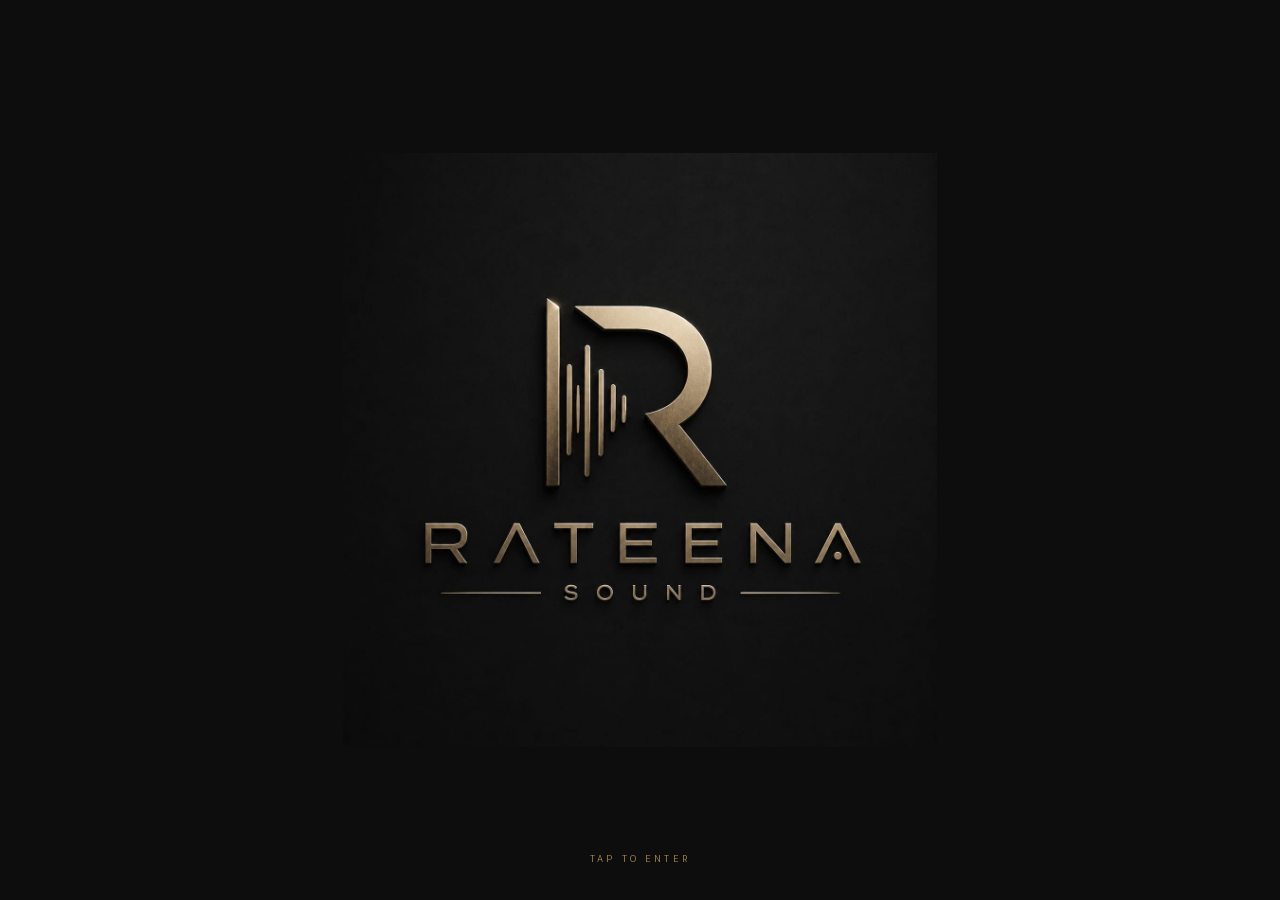
==== commit 750cb79c: "Merge useful RATEENA SOUND 2 parts into the Cairo app: logo opening page, current programme and desi" ====
--- a/index.html
+++ b/index.html
@@ -1,7 +1,7 @@
 <!DOCTYPE html>
 <html lang="en-GB">
 <head>
-<meta charset="UTF-8">
+<meta charset="UTF-8"><link rel="icon" href="data:,">
 <meta name="viewport" content="width=device-width, initial-scale=1.0">
 <title>Cairo Audio Production Centre</title>
 <link href="fonts/fonts.css" rel="stylesheet">
@@ -644,6 +644,8 @@
   .sx-ab { position: absolute; left: 10px; top: 9px; display: inline-flex; gap: 0.3rem; font-size: 0.6rem; letter-spacing: 0.12em; text-transform: uppercase; z-index: 2; }
   .sx-ab span { padding: 0.28rem 0.6rem; border-radius: 100px; border: 1px solid currentColor; opacity: 0.5; cursor: pointer; transition: all .35s var(--ease); }
   .sx-ab span.on { opacity: 1; background: var(--brass); border-color: var(--brass); color: #fff; transform: scale(1.06); }
+  .sx-data { margin-top: 6px; border-radius: 6px; overflow: hidden; } .sx-data canvas { display: block; width: 100%; aspect-ratio: 8 / 3; }
+  .v-sketch .sx-data { background: #fbf6ec; border: 1px solid rgba(109,83,48,.25); } .v-graphic .sx-data { background: rgba(255,255,255,.03); border: 1px solid rgba(176,141,87,.25); }
   .v-sketch .sx-ab { color: #6d5330; } .v-graphic .sx-ab { color: var(--brass); }
   .sx-cap .hear { margin-top: 0.45rem; font-size: 0.76rem; line-height: 1.45; font-style: italic; color: var(--brass); }
   .sx-cap .state { margin-top: 0.4rem; font-size: 0.72rem; letter-spacing: 0.1em; text-transform: uppercase; color: var(--brass); }
@@ -708,9 +710,241 @@
     .sx-grid { grid-template-columns: 1fr; }
   }
   @media (prefers-reduced-motion: reduce) { .sx-page.active { animation: none; } .sx-hintbar .dot { animation: none; } }
+
+  /* ══ RATEENA SOUND merge (12 Nov 2026) — reimplemented in the Cairo visual language ══ */
+  /* Opening page: the official logo alone */
+  .opening { position: fixed; inset: 0; z-index: 100; background: #0d0d0d; display: flex; align-items: center; justify-content: center; cursor: pointer; outline: none; }
+  .opening[hidden] { display: none; }
+  .opening img { width: min(66vmin, 600px); height: auto; display: block; user-select: none; -webkit-user-drag: none; pointer-events: none; }
+  .opening .op-hint { position: absolute; left: 0; right: 0; bottom: 2.1rem; text-align: center; font-size: 0.58rem; letter-spacing: 0.34em; text-transform: uppercase; color: rgba(176,141,87,0.5); }
+  .opening:focus-visible .op-hint { color: var(--brass); }
+
+  /* Evidence tags */
+  .tag { display: inline-block; font-size: 0.58rem; letter-spacing: 0.14em; text-transform: uppercase; padding: 0.2rem 0.55rem; border-radius: 100px; border: 1px solid currentColor; line-height: 1.4; white-space: nowrap; }
+  .tag.proposed { color: var(--brass); }
+  .tag.calculated { color: #8fb0c8; }
+  .tag.pending { color: var(--muted); }
+  .on-paper .tag.calculated, .side-panel .tag.calculated, .cp-wrap .tag.calculated { color: #4f6f8c; }
+  .on-paper .tag.pending, .side-panel .tag.pending { color: var(--muted-dark); }
+  .tag.illustrative { color: var(--muted); border-style: dashed; }
+
+  /* Suite keys note */
+  .sx-refnote { font-size: 0.76rem; color: var(--muted); max-width: 72ch; margin: -0.6rem 0 1.4rem; line-height: 1.5; }
+  .sx-refnote b { color: var(--off-white); font-weight: 400; }
+
+  /* Current programme (Suite page 2) */
+  .cp { margin-top: 2.4rem; border-top: 1px solid rgba(176,141,87,0.18); padding-top: 2rem; }
+  .cp-h { font-family: "Cormorant Garamond", Georgia, serif; font-weight: 400; font-size: clamp(1.6rem, 2.6vw, 2.1rem); color: var(--paper); line-height: 1.15; margin-bottom: 0.4rem; }
+  .cp-lede { color: var(--muted); max-width: 62ch; font-size: 0.9rem; margin-bottom: 1.4rem; }
+  .cp-brief { display: grid; grid-template-columns: repeat(2, minmax(0, 1fr)); gap: 1px; background: rgba(176,141,87,0.16); border: 1px solid rgba(176,141,87,0.16); border-radius: 2px; }
+  .cp-brief article { background: #18181b; padding: 1.35rem 1.4rem 1.3rem; display: flex; flex-direction: column; gap: 0.55rem; }
+  .cp-brief article.wide { grid-column: 1 / -1; }
+  .cp-brief .rn { font-family: "Cormorant Garamond", Georgia, serif; color: var(--brass); font-size: 0.95rem; letter-spacing: 0.06em; }
+  .cp-brief h4 { font-family: "Cormorant Garamond", Georgia, serif; font-weight: 500; font-size: 1.3rem; color: var(--paper); line-height: 1.2; }
+  .cp-brief p { font-size: 0.86rem; color: rgba(232,228,220,0.72); line-height: 1.6; max-width: 70ch; }
+  .cp-brief .fig { font-family: "Cormorant Garamond", Georgia, serif; font-size: 1.45rem; color: var(--paper); }
+  .cp-brief .fig small { display: block; font-family: "DM Sans", sans-serif; font-size: 0.7rem; color: var(--muted); letter-spacing: 0.04em; margin-top: 0.15rem; }
+  .cp-brief .tag { align-self: flex-start; margin-top: auto; }
+  .cp-table-wrap { margin-top: 1.6rem; overflow-x: auto; background: var(--paper); color: var(--near-black); border-radius: 2px; box-shadow: var(--panel-shadow); }
+  .cp-table { width: 100%; border-collapse: collapse; font-size: 0.82rem; min-width: 560px; }
+  .cp-table th, .cp-table td { text-align: left; padding: 0.6rem 0.9rem; border-bottom: 1px solid rgba(26,25,23,0.09); }
+  .cp-table th { font-size: 0.6rem; letter-spacing: 0.16em; text-transform: uppercase; color: var(--muted-dark); font-weight: 400; }
+  .cp-table td.n { font-family: "Cormorant Garamond", Georgia, serif; font-size: 1.05rem; white-space: nowrap; }
+  .cp-table tfoot td { border-bottom: none; font-weight: 400; }
+  .cp-table caption { caption-side: bottom; text-align: left; padding: 0.6rem 0.9rem 0.8rem; font-size: 0.72rem; color: var(--muted-dark); }
+  .cp-layers { display: flex; border: 1px solid var(--brass-dim); border-radius: 2px; overflow: hidden; }
+  .cp-layers button { padding: 0.55rem 0.9rem; font-size: 0.66rem; letter-spacing: 0.12em; text-transform: uppercase; color: var(--muted); min-height: 38px; transition: background .4s var(--ease), color .4s var(--ease); }
+  .cp-layers button[aria-pressed="true"] { background: var(--brass-soft); color: var(--paper); }
+  .sx .cp-row { grid-template-columns: minmax(0, 1fr) 340px; min-height: 0; }
+  .cp-wrap { min-width: 0; }
+  .cp-scroll { overflow-x: auto; overflow-y: hidden; -webkit-overflow-scrolling: touch; }
+  .cp-svg { display: block; width: 100%; height: auto; max-height: 860px; min-width: 300px; }
+  .cp-svg .wall { fill: #d9d0bc; }
+  .cp-svg .cp-room rect.fl { fill: #f7f3eb; stroke: #b9ae97; stroke-width: 0.025; transition: fill .45s var(--ease); }
+  .cp-svg .cp-room { cursor: pointer; outline: none; }
+  .cp-svg .cp-room:hover rect.fl { fill: #efe6d4; }
+  .cp-svg .cp-room.selected rect.fl { fill: #e6dac0; stroke: var(--brass); stroke-width: 0.06; }
+  .cp-svg .cp-room:focus-visible rect.fl { stroke: var(--brass); stroke-width: 0.08; }
+  .cp-svg text { font-family: "DM Sans", sans-serif; fill: var(--near-black); pointer-events: none; }
+  .cp-svg .nm { font-size: 0.34px; letter-spacing: 0.03px; text-anchor: middle; text-transform: uppercase; }
+  .cp-svg .ar { font-size: 0.26px; fill: rgba(26,25,23,0.6); text-anchor: middle; }
+  .cp-svg .dim path { fill: none; stroke: rgba(26,25,23,0.45); stroke-width: 0.018; }
+  .cp-svg .dim text { font-size: 0.24px; fill: rgba(26,25,23,0.6); text-anchor: middle; }
+  .cp-svg .obj, .cp-svg .door, .cp-svg .note, .cp-svg .scale { pointer-events: none; }
+  .cp-svg .obj { fill: none; stroke: #9a7440; stroke-width: 0.03; }
+  .cp-svg .obj .bd { stroke-dasharray: 0.08 0.07; stroke-opacity: 0.5; }
+  .cp-svg .door { fill: none; stroke: rgba(26,25,23,0.6); stroke-width: 0.025; }
+  .cp-svg .door .cut { stroke: #f3efe6; }
+  .cp-svg .glz .cut { fill: #f3efe6; }
+  .cp-svg .glz .pane { stroke: #4f6f8c; stroke-width: 0.035; fill: none; }
+  .cp-svg .note { font-size: 0.24px; fill: rgba(26,25,23,0.55); letter-spacing: 0.03px; }
+  .cp-svg .scale rect { stroke: rgba(26,25,23,0.6); stroke-width: 0.02; }
+  .cp-svg .scale text { font-size: 0.25px; text-anchor: middle; fill: rgba(26,25,23,0.7); }
+  .cp-svg.no-objects .obj, .cp-svg.no-dims .dim, .cp-svg.no-glazing .glz { display: none; }
+  .cp-legend { display: flex; flex-wrap: wrap; gap: 0.5rem 1.2rem; margin-top: 0.75rem; font-size: 0.66rem; color: var(--muted-dark); letter-spacing: 0.04em; }
+  .cp-legend i { display: inline-block; width: 18px; height: 7px; margin-right: 0.4rem; vertical-align: middle; border-top: 1.5px solid #4f6f8c; border-bottom: 1.5px solid #4f6f8c; }
+  .cp-legend i.wz { border: none; background: #d9d0bc; }
+  .cp-legend i.ob { border: 1px dashed #9a7440; height: 9px; }
+  /* room panel */
+  .cp-panel { padding: 1.6rem 1.4rem; }
+  .cp-tabs { display: flex; flex-wrap: wrap; gap: 0.3rem; margin: 0.2rem 0 1.1rem; }
+  .cp-tabs button { font-size: 0.6rem; letter-spacing: 0.1em; text-transform: uppercase; padding: 0.38rem 0.6rem; border: 1px solid rgba(26,25,23,0.16); border-radius: 100px; color: rgba(26,25,23,0.72); transition: all .35s var(--ease); min-height: 30px; }
+  .cp-tabs button:hover { border-color: var(--brass); }
+  .cp-tabs button[aria-selected="true"] { background: var(--near-black); color: var(--paper); border-color: var(--near-black); }
+  .cp-panel h4 { font-family: "Cormorant Garamond", Georgia, serif; font-size: 1.2rem; font-weight: 500; margin: 0.2rem 0 0.5rem; }
+  .cp-panel p, .cp-panel li { font-size: 0.84rem; color: rgba(26,25,23,0.74); line-height: 1.6; }
+  .cp-panel p + p { margin-top: 0.6rem; }
+  .cp-panel ul { list-style: none; margin: 0.5rem 0; display: grid; gap: 0.4rem; }
+  .cp-panel li { padding-left: 0.9rem; position: relative; }
+  .cp-panel li::before { content: ""; position: absolute; left: 0; top: 0.62em; width: 4px; height: 4px; border-radius: 50%; background: var(--brass); }
+  .cp-panel .meta-grid { grid-template-columns: 1fr 1fr; }
+  .cp-panel .meta-item span { font-size: 1.05rem; }
+  .cp-panel .meta-item .tag { display: table; margin-top: 0.3rem; font-family: "DM Sans", sans-serif; font-size: 0.56rem; color: var(--brass); }
+  .cp-panel .meta-item .tag.calculated { color: #4f6f8c; }
+  .slot-btn[hidden] { display: none; }
+  .iso-model-board .tag.illustrative { color: var(--muted-dark); }
+  .cp-pending { margin-top: 0.9rem; padding: 0.7rem 0.85rem; border: 1px dashed rgba(26,25,23,0.22); border-radius: 2px; font-size: 0.78rem; color: var(--muted-dark); font-style: italic; }
+  .cp-link { margin-top: 0.9rem; display: inline-flex; gap: 0.4rem; align-items: center; font-size: 0.66rem; letter-spacing: 0.14em; text-transform: uppercase; color: var(--near-black); border: 1px solid var(--near-black); padding: 0.55rem 0.9rem; border-radius: 1px; transition: background .4s var(--ease), color .4s var(--ease); }
+  .cp-link:hover { background: var(--near-black); color: var(--paper); }
+  .cp-modes { width: 100%; border-collapse: collapse; margin: 0.4rem 0; font-size: 0.78rem; }
+  .cp-modes td, .cp-modes th { padding: 0.3rem 0.35rem; border-bottom: 1px solid rgba(26,25,23,0.08); text-align: right; }
+  .cp-modes th { text-align: left; font-weight: 400; color: var(--muted-dark); }
+  .cp-thumb { display: block; width: 100%; margin: 0.4rem 0 0.3rem; border: 1px solid rgba(26,25,23,0.12); border-radius: 2px; }
+  .cp-small { font-size: 0.72rem !important; color: var(--muted-dark) !important; }
+  .cp-concept { margin-top: 1.6rem; background: var(--paper); border-radius: 2px; padding: 1rem; box-shadow: var(--panel-shadow); }
+  .cp-concept img { display: block; width: 100%; height: auto; border-radius: 1px; }
+  .cp-concept figcaption { margin-top: 0.7rem; font-size: 0.76rem; color: var(--muted-dark); line-height: 1.5; }
+  .cp-concept figcaption b { font-family: "Cormorant Garamond", Georgia, serif; font-size: 1.05rem; color: var(--near-black); font-weight: 500; display: block; margin-bottom: 0.15rem; }
+  .cp-details { margin-top: 1rem; border: 1px solid rgba(176,141,87,0.2); border-radius: 2px; }
+  .cp-details > summary { cursor: pointer; padding: 0.85rem 1.1rem; font-size: 0.7rem; letter-spacing: 0.14em; text-transform: uppercase; color: var(--brass); list-style: none; }
+  .cp-details > summary::-webkit-details-marker { display: none; }
+  .cp-details > summary::after { content: "+"; float: right; color: var(--brass); }
+  .cp-details[open] > summary::after { content: "–"; }
+  .cp-details .cp-dbody { padding: 0 1.1rem 1.2rem; }
+  .cp-details ul { list-style: none; display: grid; gap: 0.55rem; }
+  .cp-details li { font-size: 0.82rem; color: rgba(232,228,220,0.7); line-height: 1.55; padding-left: 1rem; position: relative; max-width: 80ch; }
+  .cp-details li::before { content: "—"; position: absolute; left: 0; color: var(--brass); }
+  .cp-earlier .sx-planhead { margin-top: 0.4rem; }
+
+  /* Image slots */
+  .slot { border-radius: 2px; overflow: hidden; border: 1px solid rgba(26,25,23,0.12); background: #efe9dc; }
+  .slot-view { position: relative; aspect-ratio: 16 / 9; display: flex; flex-direction: column; align-items: center; justify-content: center; gap: 0.3rem; text-align: center; padding: 1rem;
+    background: repeating-linear-gradient(-38deg, transparent 0 9px, rgba(26,25,23,0.035) 9px 10px); }
+  .slot-view.drag { outline: 1px solid var(--brass); outline-offset: -6px; }
+  .slot-view img { position: absolute; inset: 0; width: 100%; height: 100%; object-fit: contain; background: #f7f3eb; }
+  .slot-ph { font-family: "Cormorant Garamond", Georgia, serif; font-size: 1.02rem; color: #6d5330; }
+  .slot-view small { font-size: 0.66rem; color: var(--muted-dark); }
+  .slot-bar { flex-wrap: wrap; display: flex; align-items: center; gap: 0.4rem; padding: 0.5rem 0.6rem; border-top: 1px solid rgba(26,25,23,0.1); background: #f7f3eb; }
+  .slot-bar .sl { flex: 1; font-size: 0.66rem; color: var(--muted-dark); overflow: hidden; text-overflow: ellipsis; white-space: nowrap; min-width: 0; }
+  .slot-btn { font-size: 0.6rem; letter-spacing: 0.12em; text-transform: uppercase; color: var(--near-black); border: 1px solid rgba(26,25,23,0.25); padding: 0.4rem 0.65rem; border-radius: 1px; cursor: pointer; white-space: nowrap; min-height: 30px; display: inline-flex; align-items: center; }
+  .slot-btn:hover, .slot-btn:focus-within { border-color: var(--brass); }
+  .slot-btn input { position: absolute; width: 1px; height: 1px; opacity: 0; pointer-events: none; }
+  .slot-err { font-size: 0.66rem; color: #a2442c; padding: 0 0.6rem 0.5rem; background: #f7f3eb; }
+
+  /* Isolation — construction model & techniques (below the six plates) */
+  .isolation { overflow-y: auto; overflow-x: hidden; -webkit-overflow-scrolling: touch; }
+  .isolation .iso-header, .isolation .iso-more { flex-shrink: 0; }
+  .isolation .iso-body { flex: 1 0 auto; min-height: 500px; }
+  .iso-jump { margin-left: 0.4rem; color: var(--brass); font-size: 0.78rem; border-bottom: 1px solid var(--brass-dim); }
+  .iso-jump:hover { border-color: var(--brass); }
+  .iso-more { margin-top: 3rem; padding-top: 2.2rem; border-top: 1px solid rgba(176,141,87,0.18); }
+  .iso-more > .title { font-size: clamp(1.7rem, 2.6vw, 2.2rem); }
+  .iso-model { margin-top: 1.4rem; display: grid; grid-template-columns: 260px minmax(0, 1fr); gap: 1.5rem; }
+  .iso-model .plates { overflow: visible; }
+  .iso-model .plate .pname { line-height: 1.35; }
+  .iso-model-board { background: var(--paper); color: var(--near-black); border-radius: 2px; padding: 1.6rem 1.8rem; box-shadow: var(--panel-shadow); min-width: 0; }
+  .iso-model-board svg { display: block; width: 100%; height: auto; max-height: 380px; }
+  .iso-model-board svg text { font-family: "DM Sans", sans-serif; font-size: 10px; letter-spacing: 0.14em; fill: rgba(26,25,23,0.65); }
+  .iso-model-exp { font-size: 0.9rem; color: rgba(26,25,23,0.75); line-height: 1.6; margin-top: 0.9rem; max-width: 64ch; }
+  .iso-model-exp b { font-family: "Cormorant Garamond", Georgia, serif; font-size: 1.15rem; font-weight: 500; color: var(--near-black); }
+  .iso-fine { font-size: 0.72rem; color: var(--muted-dark); line-height: 1.5; margin-top: 0.7rem; max-width: 80ch; }
+  .iso-topics { margin-top: 2rem; display: grid; grid-template-columns: repeat(2, minmax(0, 1fr)); gap: 1.2rem; }
+  .iso-topic { min-width: 0; background: var(--paper); color: var(--near-black); border-radius: 2px; padding: 1.3rem 1.4rem 1.4rem; display: flex; flex-direction: column; gap: 0.6rem; }
+  .iso-topic .roman { font-family: "Cormorant Garamond", Georgia, serif; color: var(--brass); font-size: 0.95rem; }
+  .iso-topic h4 { font-family: "Cormorant Garamond", Georgia, serif; font-size: 1.35rem; font-weight: 500; line-height: 1.2; }
+  .iso-topic p { font-size: 0.86rem; color: rgba(26,25,23,0.72); line-height: 1.6; }
+  .iso-topic .slot { margin-top: auto; }
+  .iso-assembly { margin-top: 1.6rem; display: grid; grid-template-columns: repeat(3, minmax(0, 1fr)); gap: 1px; background: rgba(176,141,87,0.16); border: 1px solid rgba(176,141,87,0.16); }
+  .iso-assembly div { background: #18181b; padding: 1.1rem 1.2rem; }
+  .iso-assembly h5 { font-family: "Cormorant Garamond", Georgia, serif; font-size: 1.1rem; font-weight: 500; color: var(--paper); margin-bottom: 0.4rem; }
+  .iso-assembly p { font-size: 0.8rem; color: rgba(232,228,220,0.68); line-height: 1.55; }
+  .iso-assembly p.pend { margin-top: 0.5rem; color: var(--muted); font-style: italic; }
+  .iso-more .iso-next { margin: 2rem 0 0.5rem; display: flex; justify-content: flex-end; }
+
+  /* 04 Acoustics */
+  .acoustics { background: var(--graphite); }
+  .ac-inner { padding: 2rem 2.5rem 3.5rem; }
+  .ac-inner > .title { font-size: clamp(1.9rem, 3vw, 2.5rem); }
+  .ac-topics { margin: 1.6rem 0 2.4rem; display: grid; grid-template-columns: repeat(3, minmax(0, 1fr)); gap: 1.1rem; }
+  .ac-topic { background: var(--paper); color: var(--near-black); border-radius: 2px; padding: 1.2rem 1.3rem; }
+  .ac-topic .roman { font-family: "Cormorant Garamond", Georgia, serif; color: var(--brass); font-size: 0.95rem; }
+  .ac-topic h4 { font-family: "Cormorant Garamond", Georgia, serif; font-size: 1.3rem; font-weight: 500; margin: 0.15rem 0 0.4rem; }
+  .ac-topic p { font-size: 0.85rem; color: rgba(26,25,23,0.72); line-height: 1.6; }
+  .cube-head { display: flex; justify-content: space-between; align-items: flex-end; gap: 1rem; flex-wrap: wrap; margin-bottom: 1rem; }
+  .cube-head h3 { font-family: "Cormorant Garamond", Georgia, serif; font-weight: 400; font-size: clamp(1.5rem, 2.4vw, 1.9rem); color: var(--paper); }
+  .cube-head .eyebrow { margin-bottom: 0.5rem; }
+  .cube-btns { display: flex; gap: 0.5rem; }
+  .cube-btns button { padding: 0.6rem 1rem; min-height: 40px; border: 1px solid var(--brass-dim); color: var(--paper); font-size: 0.66rem; letter-spacing: 0.14em; text-transform: uppercase; border-radius: 1px; transition: background .4s var(--ease), color .4s var(--ease); }
+  .cube-btns button:hover { background: var(--brass); color: var(--graphite); }
+  .cube-layout { display: grid; grid-template-columns: minmax(0, 1.35fr) minmax(280px, 1fr); gap: 1.4rem; }
+  .cube-stage { background: radial-gradient(ellipse 80% 70% at 50% 45%, #1d1c1f 0%, #101012 75%); border: 1px solid rgba(176,141,87,0.18); border-radius: 2px; padding: 0.6rem; min-width: 0; }
+  .cube-stage canvas { display: block; width: 100%; aspect-ratio: 4 / 3; cursor: grab; touch-action: none; }
+  .cube-stage canvas:active { cursor: grabbing; }
+  .cube-legend { display: flex; flex-wrap: wrap; gap: 0.4rem 1rem; padding: 0.55rem 0.3rem 0.2rem; font-size: 0.62rem; letter-spacing: 0.06em; color: var(--muted); }
+  .cube-legend i { display: inline-block; width: 14px; height: 2px; vertical-align: middle; margin-right: 0.35rem; }
+  .cube-legend i.n { width: 7px; height: 7px; border-radius: 50%; background: #8fb0c8; }
+  .cube-legend i.a { width: 7px; height: 7px; border-radius: 50%; border: 1.5px solid #d0ad72; }
+  .cube-panel { display: flex; flex-direction: column; gap: 0.9rem; min-width: 0; }
+  .cube-slider { display: grid; gap: 0.3rem; }
+  .cube-slider span { display: flex; justify-content: space-between; font-size: 0.66rem; letter-spacing: 0.14em; text-transform: uppercase; color: var(--muted); }
+  .cube-slider b { font-family: "Cormorant Garamond", Georgia, serif; font-size: 1.1rem; letter-spacing: 0.02em; color: var(--paper); font-weight: 500; text-transform: none; }
+  .cube-slider input { width: 100%; accent-color: #b08d57; min-height: 28px; }
+  .cube-quality { border: 1px solid rgba(176,141,87,0.25); border-radius: 2px; padding: 0.8rem 0.95rem; background: rgba(243,239,230,0.03); }
+  .cube-quality small { font-size: 0.58rem; letter-spacing: 0.18em; text-transform: uppercase; color: var(--muted); }
+  .cube-quality strong { display: block; font-family: "Cormorant Garamond", Georgia, serif; font-size: 1.45rem; font-weight: 500; color: var(--paper); margin: 0.1rem 0 0.15rem; }
+  .cube-quality[data-q="Coincident modes"] strong { color: #d98c6a; }
+  .cube-quality[data-q="Some clustering"] strong { color: #d0ad72; }
+  .cube-quality span { font-size: 0.74rem; color: var(--muted); }
+  .cube-strip { width: 100%; height: auto; display: block; }
+  .cube-table { width: 100%; border-collapse: collapse; font-size: 0.8rem; }
+  .cube-table th { font-weight: 400; font-size: 0.6rem; letter-spacing: 0.14em; text-transform: uppercase; color: var(--muted); padding: 0.25rem; text-align: center; }
+  .cube-table td { padding: 0.18rem; }
+  .cube-table button { width: 100%; padding: 0.4rem 0.2rem; min-height: 34px; border: 1px solid rgba(232,228,220,0.1); border-radius: 1px; color: var(--off-white); font-size: 0.8rem; transition: border-color .3s var(--ease), background .3s var(--ease); }
+  .cube-table button:hover { border-color: var(--brass-dim); }
+  .cube-table button.clustered { border-color: #d0ad72; color: #e6cf9c; }
+  .cube-table button.coincident { border-color: #d98c6a; color: #f0b49a; }
+  .cube-table button.sel { background: rgba(176,141,87,0.2); border-color: var(--brass); }
+  .cube-note { font-size: 0.72rem; color: var(--muted); line-height: 1.5; }
+  .ac-inner .essay-continue { margin-top: 2.4rem; display: flex; justify-content: space-between; gap: 0.8rem; flex-wrap: wrap; }
+
+  @media (max-width: 1100px) {
+    .sx .cp-row { grid-template-columns: minmax(0, 1fr) 300px; }
+    .cube-layout { grid-template-columns: 1fr; }
+  }
+  @media (max-width: 900px) {
+    .sx .cp-row { grid-template-columns: 1fr; }
+    .cp-panel.side-panel { max-height: none; }
+    .iso-model { grid-template-columns: 1fr; }
+    .iso-model .plates { flex-direction: row; flex-wrap: wrap; }
+    .ac-topics { grid-template-columns: 1fr; }
+    .ac-inner { padding-left: 1.5rem; padding-right: 1.5rem; }
+    .iso-assembly { grid-template-columns: 1fr; }
+  }
+  @media (max-width: 760px) {
+    .cp-brief { grid-template-columns: 1fr; }
+    .iso-topics { grid-template-columns: 1fr; }
+    .cp-svg { min-width: 460px; }
+    .isolation .iso-body { min-height: 0; }
+    .ac-inner { padding: 1.4rem 1.1rem 2.5rem; }
+    .isolation { padding-left: 1.1rem; padding-right: 1.1rem; }
+  }
 </style>
 </head>
 <body>
+<div class="opening" id="opening" role="button" tabindex="0" aria-label="RATEENA SOUND — enter the study" hidden>
+  <img src="assets/rateena-official.jpg" alt="RATEENA SOUND official logo" width="1254" height="1254">
+  <span class="op-hint" aria-hidden="true">Tap to enter</span>
+</div>
 <div class="app">
   <nav class="rail" aria-label="Chapters">
     <div class="rail-brand">CAPC · Study</div>
@@ -727,7 +961,7 @@
       <button class="chapter" data-screen="isolation">
         <span class="num">03</span><span class="label">Isolation</span>
       </button>
-      <button class="chapter" aria-disabled="true" tabindex="-1" title="Coming in later stages">
+      <button class="chapter" data-screen="acoustics">
         <span class="num">04</span><span class="label">Acoustics</span>
       </button>
       <button class="chapter" aria-disabled="true" tabindex="-1" title="Coming in later stages">
@@ -1016,9 +1250,11 @@
         <div class="sx-page active" data-page="1" id="sx-p1">
           <p class="sx-lede">The first shock of a true flagship is the volume of air. Small rooms can sound charming; they almost never sound unarguable.</p>
           <div class="sx-keys">
-            <div class="sx-key"><b>90–100 m²</b><span>Live room, net</span></div>
-            <div class="sx-key"><b>5 m+</b><span>Clear height, preferred</span></div>
+            <div class="sx-key"><b>100 m²</b><span>Live room, net · provisional</span></div>
+            <div class="sx-key"><b>4.50 m</b><span>Clear height, proposed</span></div>
+            <div class="sx-key"><b>Up to 25</b><span>Musicians · design target</span></div>
           </div>
+          <p class="sx-refnote">Figures above are the current programme. The eight sound cards below keep their original fixed reference rooms (<b>6.0 × 5.0 × 2.7 m</b> against <b>10.0 × 9.5 × 5.2 m</b>, with a <b>60 m²</b> alternative) so their audio and calculations are unchanged; they illustrate the principle, not the current room.</p>
           <div class="sx-grid" data-grid="1"></div>
           <div class="sx-next"><button type="button" data-page-go="2">Rooms and adjacencies →</button></div>
         </div>
@@ -1026,12 +1262,58 @@
         <div class="sx-page" data-page="2" id="sx-p2">
           <p class="sx-lede">Getting the sizes right is half the job. The other half is placing each room next to the right neighbours.</p>
           <div class="sx-keys">
-            <div class="sx-key"><b>2 + 1</b><span>Booths · third strongly preferred</span></div>
-            <div class="sx-key"><b>~40 m²</b><span>Control room, net</span></div>
-            <div class="sx-key"><b>300–450 m²</b><span>Whole suite, gross</span></div>
+            <div class="sx-key"><b>3 booths</b><span>Percussion 18 · Bass 7.5 · Vocal 7.5 m²</span></div>
+            <div class="sx-key"><b>24.5 m²</b><span>Control room, net</span></div>
+            <div class="sx-key"><b>≈ 245.5 m²</b><span>Net programme · gross TBD</span></div>
           </div>
+          <p class="sx-refnote">Figures above are the current programme. The sound cards below keep their original Stage 1 wording and reference sizes; the current design brief and true-scale plan follow them.</p>
           <div class="sx-grid" data-grid="2"></div>
 
+          <div class="cp" id="cp">
+            <p class="eyebrow">Current programme · owner update, 11 November 2026</p>
+            <h3 class="cp-h">The design brief</h3>
+            <p class="cp-lede">The reasoning behind the flagship’s current room programme. Every figure is provisional and carries its evidence status: Proposed, Calculated, Simulated, Measured or Verified. Nothing here has been simulated, measured or verified yet.</p>
+            <div class="cp-brief" id="cp-brief"></div>
+
+            <div class="cp-table-wrap on-paper">
+              <table class="cp-table" id="cp-table">
+                <thead><tr><th>Room</th><th>Net target</th><th>Reference envelope</th><th>Clear height</th><th>Basis</th></tr></thead>
+                <tbody></tbody>
+                <tfoot></tfoot>
+                <caption>Net targets are Proposed. Envelope areas are Calculated from the reference dimensions. All provisional, before walls, cavities, circulation and services; gross building area is not yet established.</caption>
+              </table>
+            </div>
+
+            <div class="sx-planhead">
+              <h3>The plan · true scale · tap a room</h3>
+              <div class="cp-layers" role="group" aria-label="Plan layers">
+                <button type="button" data-layer="objects" aria-pressed="true">Typical objects</button>
+                <button type="button" data-layer="dims" aria-pressed="true">Dimensions</button>
+                <button type="button" data-layer="glazing" aria-pressed="true">Glazing</button>
+              </div>
+            </div>
+            <div class="suite-plan-row cp-row">
+              <div class="suite-main">
+                <div class="plan-wrap cp-wrap">
+                  <p class="plan-note">One drawing unit = one metre. Rooms are drawn at their real relative sizes, not shrunk to fit. Proposed spatial study, not an approved footprint.</p>
+                  <div class="cp-scroll"><svg class="cp-svg" id="cp-svg" xmlns="http://www.w3.org/2000/svg" role="group" aria-label="True-scale floor plan of the current flagship programme"></svg></div>
+                  <div class="cp-legend" aria-hidden="true"><span><i></i>Proposed double / laminated glazing · no rating specified</span><span><i class="wz"></i>0.30 m wall zone · drawing allowance</span><span><i class="ob"></i>Typical object · not selected equipment</span></div>
+                </div>
+              </div>
+              <aside class="side-panel cp-panel" id="cp-panel" aria-live="polite"></aside>
+            </div>
+
+            <figure class="cp-concept">
+              <img src="assets/flagship-concept-plan.webp" alt="Latest architectural concept plan for the flagship studio" loading="lazy" width="1440" height="960">
+              <figcaption><b>Latest architectural concept – preliminary reference</b>The owner’s concept image. The true-scale plan above follows its arrangement but not its stated overall envelope, which cannot hold the programme (see the notes below).</figcaption>
+            </figure>
+            <details class="cp-details">
+              <summary>Why the drawing differs from the concept · open questions</summary>
+              <div class="cp-dbody"><ul id="cp-notes"></ul></div>
+            </details>
+            <details class="cp-details cp-earlier">
+              <summary>Stage 1 reference plan · earlier size bands (superseded by the current programme)</summary>
+              <div class="cp-dbody">
           <div class="sx-planhead">
             <h3>The plan · tap a room</h3>
             <div class="toggle" role="group" aria-label="Footprint mode">
@@ -1094,6 +1376,9 @@
               </div>
             </aside>
           </div>
+              </div>
+            </details>
+          </div>
           <div class="sx-next">
             <button type="button" data-page-go="1">← Volume of air</button>
             <button type="button" data-goto="isolation">Continue to Isolation →</button>
@@ -1106,7 +1391,7 @@
       <div class="iso-header">
         <p class="eyebrow">Stage 2 · Atelier</p>
         <h2 class="title">Keeping the world out</h2>
-        <p class="iso-lede">Six plates on how sound is stopped — and where it still sneaks through. Plain English for investors, not acousticians.</p>
+        <p class="iso-lede">Six plates on how sound is stopped — and where it still sneaks through. Plain English for investors, not acousticians. <button type="button" class="iso-jump" id="iso-jump">Construction model ↓</button></p>
         <div class="iso-legend" aria-label="Wave path legend">
           <span class="leg"><svg class="swatch" viewBox="0 0 18 10" aria-hidden="true"><path d="M1 8 Q5 2 9 8 Q13 2 17 8" fill="none" stroke="#c47a3a" stroke-width="1.6"/></svg>Airborne</span>
           <span class="leg"><svg class="swatch" viewBox="0 0 18 10" aria-hidden="true"><path d="M1 5 H5 M7 5 H11 M13 5 H17" fill="none" stroke="#5b7c9a" stroke-width="1.8" stroke-linecap="round"/></svg>Structure-borne</span>
@@ -1134,6 +1419,57 @@
           </div>
         </div>
       </div>
+      <div class="iso-more" id="iso-more">
+        <p class="eyebrow">Construction model · Main Live Room proportions</p>
+        <h3 class="title">Building the room inside the room</h3>
+        <p class="iso-lede">Three stages, one fixed view, drawn to the live room’s current proportions. Mass, decoupling, damping and floating construction are complementary techniques inside one Room-in-Room design, not competing grades.</p>
+        <div class="iso-model">
+          <div class="plates" role="group" aria-label="Isolation construction stages" id="iso-stages"></div>
+          <div class="iso-model-board">
+            <div id="iso-model-svg"></div>
+            <p class="iso-model-exp" id="iso-model-exp"></p>
+            <p class="iso-fine" id="iso-model-fine"></p>
+          </div>
+        </div>
+        <div class="iso-topics" id="iso-topics"></div>
+        <div class="iso-assembly" id="iso-assembly"></div>
+        <div class="iso-next"><button class="btn-continue" data-goto="acoustics">Continue to Acoustics →</button></div>
+      </div>
+    </section>
+    <!-- ── 04 ACOUSTICS ── -->
+    <section class="screen acoustics essay-screen" id="screen-acoustics" aria-label="Acoustics">
+      <div class="ac-inner">
+        <p class="eyebrow">Stage 3 · Acoustics</p>
+        <h2 class="title">Shaping the sound inside</h2>
+        <p class="iso-lede">Isolation keeps the world out. Treatment decides how the room itself sounds: through absorption, diffusion and controlled reflection. It does not stop sound leaving the room.</p>
+        <div class="ac-topics" id="ac-topics"></div>
+        <div class="cube" id="cube">
+          <div class="cube-head">
+            <div><p class="eyebrow">Interactive · illustrative</p><h3>Reflections and standing waves</h3></div>
+            <div class="cube-btns"><button type="button" id="cube-play" aria-pressed="false">Pause</button><button type="button" id="cube-reset">Reset to live room</button></div>
+          </div>
+          <div class="cube-layout">
+            <div class="cube-stage">
+              <canvas id="cube-canvas" role="img" aria-label="Wireframe room with a sound source, reflecting rays and a standing wave. Drag to orbit."></canvas>
+              <div class="cube-legend"><span><i style="background:#d0ad72"></i>Direct sound</span><span><i style="background:#8fb0c8"></i>Reflections (incidence = reflection)</span><span><i class="n"></i>Pressure node</span><span><i class="a"></i>Pressure antinode</span><span>Drag to orbit · visual speed, not real time</span></div>
+            </div>
+            <div class="cube-panel">
+              <label class="cube-slider"><span>Length <b id="cube-vL"></b></span><input type="range" id="cube-L" min="3" max="20" step="0.01" aria-label="Length in metres"></label>
+              <label class="cube-slider"><span>Width <b id="cube-vW"></b></span><input type="range" id="cube-W" min="2.5" max="16" step="0.01" aria-label="Width in metres"></label>
+              <label class="cube-slider"><span>Height <b id="cube-vH"></b></span><input type="range" id="cube-H" min="2.4" max="8" step="0.01" aria-label="Height in metres"></label>
+              <div class="cube-quality" id="cube-quality"><small>Spacing · first four axial modes per axis</small><strong></strong><span></span></div>
+              <svg class="cube-strip" id="cube-strip" viewBox="0 0 300 46" role="img" aria-label="Axial mode frequencies on a frequency axis"></svg>
+              <table class="cube-table" id="cube-table"><thead><tr><th>Axis</th><th>n=1</th><th>n=2</th><th>n=3</th><th>n=4</th></tr></thead><tbody></tbody></table>
+              <p class="cube-note">Hz · f = n·c / 2D, c = 343 m/s. Select a value to show its standing wave. Highlighted values are coincident (within 1 %) or clustered (within 5 %) with a mode on another axis; these are teaching thresholds, not a standard.</p>
+              <p class="cube-note"><span class="tag calculated">Calculated</span> rectangular-room approximation: axial modes only, rigid parallel walls, no tangential or oblique modes, no absorption or irregular geometry. <span class="tag illustrative">Illustrative</span> the animation is a teaching picture, not an acoustic simulation.</p>
+            </div>
+          </div>
+        </div>
+        <div class="essay-continue">
+          <button class="btn-continue" data-goto="isolation">← Isolation</button>
+          <button class="btn-continue" data-goto="suite">The flagship suite →</button>
+        </div>
+      </div>
     </section>
 
   <footer class="whisper">Cairo Audio Production Centre · Phase 1 technical study · Not a feasibility report</footer>
@@ -1147,7 +1483,8 @@
     prologue: document.getElementById('screen-prologue'),
     framing: document.getElementById('screen-framing'),
     suite: document.getElementById('screen-suite'),
-    isolation: document.getElementById('screen-isolation')
+    isolation: document.getElementById('screen-isolation'),
+    acoustics: document.getElementById('screen-acoustics')
   };
   const chapters = document.querySelectorAll('.chapter[data-screen]');
 
@@ -1162,9 +1499,10 @@
       if (on) c.setAttribute('aria-current', 'page');
       else c.removeAttribute('aria-current');
     });
-    if (screens[name].classList.contains('essay-screen')) {
+    if (screens[name].classList.contains('essay-screen') || name === 'isolation') {
       screens[name].scrollTop = 0;
     }
+    document.dispatchEvent(new CustomEvent('capc:screen', { detail: name }));
   }
 
   chapters.forEach(c => c.addEventListener('click', () => goTo(c.dataset.screen)));
@@ -1715,6 +2053,7 @@
         A.master = A.ctx.createGain(); A.master.gain.value = A.muted ? 0 : 0.55;
         A.master.connect(comp); comp.connect(A.ctx.destination);
         A.IR = {}; A.R = {};
+        A.clean = A.ctx.createGain(); A.clean.gain.value = A.muted ? 0 : 1; A.clean.connect(A.ctx.destination);
         const len = A.ctx.sampleRate * 2; A.nbuf = A.ctx.createBuffer(1, len, A.ctx.sampleRate);
         const d = A.nbuf.getChannelData(0); for (let i = 0; i < len; i++) d[i] = Math.random() * 2 - 1;
       }
@@ -1835,6 +2174,326 @@
   function session(t, dur, o) { const b = bus(); out2(b, o); smp('oud', t, { gain: 0.45, rate: 1.0595, loop: true, dur: dur, into: b, pan: 0.1 }); return b; }
   function label(fx, x, y, txt) { const e = E('text', { class: 'lbl', x: x, y: y, 'text-anchor': 'middle', opacity: 0 }, fx); e.textContent = txt; fade(e, 0, 1, 300); return e; }
 
+  /* ---------- Page 1 size cards: physical room model + offline renders (see briefs/size-cards-implementation.md) ---------- */
+  /* ---- room physics (pure functions; also run in Node for verification) ---- */
+  const PH = (function () {
+    const C0 = 343, FS = 44100, NIR = 1 << 17;
+    const ROOMS = {
+      S: { key: 'S', L: [6.0, 5.0, 2.7], name: 'Constrained room', label: '6.0 × 5.0 × 2.7 m · 30 m² · 81 m³' },
+      F: { key: 'F', L: [10.0, 9.5, 5.2], name: 'Flagship live room', label: '10.0 × 9.5 × 5.2 m · 95 m² · 494 m³' },
+      M: { key: 'M', L: [7.5, 8.0, 3.2], name: '60 m² alternative', label: '7.5 × 8.0 × 3.2 m · 60 m² · 192 m³' } };
+    /* absorption coefficients per band [<250 Hz, mid, >4 kHz]; 'std' is the same treatment assumption in both rooms */
+    const TREAT = {
+      std: { name: 'same studio treatment', walls: [0.18, 0.30, 0.38], floor: [0.08, 0.10, 0.14], ceil: [0.35, 0.55, 0.60] },
+      dry: { name: 'dry: absorbers and curtains deployed', walls: [0.45, 0.80, 0.85], floor: [0.10, 0.15, 0.20], ceil: [0.55, 0.85, 0.90] },
+      live: { name: 'live: reflective panel faces turned out', walls: [0.12, 0.18, 0.20], floor: [0.06, 0.08, 0.10], ceil: [0.18, 0.28, 0.32] } };
+    const vol = r => r.L[0] * r.L[1] * r.L[2];
+    function sabine(r, tr) { const [x, y, z] = r.L, Sw = 2 * (x * z + y * z), Sf = x * y;
+      return [0, 1, 2].map(b => 0.161 * vol(r) / (Sw * tr.walls[b] + Sf * tr.floor[b] + Sf * tr.ceil[b])); }
+    function axial(r, fmax) { return r.L.map(L => { const a = []; for (let n = 1; n * C0 / (2 * L) <= fmax; n++) a.push(+(n * C0 / (2 * L)).toFixed(1)); return a; }); }
+    function rng(seed) { let a = seed >>> 0; return () => { a |= 0; a = a + 0x6D2B79F5 | 0; let t = Math.imul(a ^ a >>> 15, 1 | a); t = t + Math.imul(t ^ t >>> 7, 61 | t) ^ t; return ((t ^ t >>> 14) >>> 0) / 4294967296 * 2 - 1; }; }
+    /* image-source method (Allen & Berkley) for a shoebox; frequency-independent reflection factor sqrt(1-alpha_mid) per surface */
+    function ism(r, tr, s, m, tmax) {
+      const L = r.L, Rm = C0 * tmax, bw = Math.sqrt(1 - tr.walls[1]), bf = Math.sqrt(1 - tr.floor[1]), bc = Math.sqrt(1 - tr.ceil[1]), out = [];
+      const N = L.map(l => Math.ceil(Rm / (2 * l)) + 1);
+      for (let nx = -N[0]; nx <= N[0]; nx++) for (let u = 0; u < 2; u++) {
+        const dx = (1 - 2 * u) * s[0] + 2 * nx * L[0] - m[0], ox = Math.abs(nx - u) + Math.abs(nx); if (Math.abs(dx) > Rm) continue;
+        for (let ny = -N[1]; ny <= N[1]; ny++) for (let v = 0; v < 2; v++) {
+          const dy = (1 - 2 * v) * s[1] + 2 * ny * L[1] - m[1], oy = Math.abs(ny - v) + Math.abs(ny); if (dx * dx + dy * dy > Rm * Rm) continue;
+          for (let nz = -N[2]; nz <= N[2]; nz++) for (let w = 0; w < 2; w++) {
+            const dz = (1 - 2 * w) * s[2] + 2 * nz * L[2] - m[2], fz = Math.abs(nz - w), cz = Math.abs(nz);
+            const d = Math.sqrt(dx * dx + dy * dy + dz * dz); if (d > Rm) continue;
+            const ord = ox + oy + fz + cz, g = Math.pow(bw, ox + oy) * Math.pow(bf, fz) * Math.pow(bc, cz) / Math.max(d, 0.25);
+            const kind = ord === 0 ? 'Direct' : ord > 1 ? 'Higher-order (' + ord + ')' : fz ? 'Floor' : cz ? 'Ceiling' : ox ? 'End wall' : 'Side wall';
+            out.push({ t: d / C0, d: d, g: g, ord: ord, kind: kind, v: [dx / d, dy / d, dz / d] }); } } }
+      return out.sort((a, b) => a.t - b.t);
+    }
+    function modeList(r, fmax) { const L = r.L, out = [];
+      for (let a = 0; a * C0 / (2 * L[0]) <= fmax; a++) for (let b = 0; b * C0 / (2 * L[1]) <= fmax; b++) for (let c = 0; c * C0 / (2 * L[2]) <= fmax; c++) {
+        if (!a && !b && !c) continue; const f = C0 / 2 * Math.sqrt((a / L[0]) ** 2 + (b / L[1]) ** 2 + (c / L[2]) ** 2); if (f > fmax) continue;
+        out.push({ n: [a, b, c], f: f, eps: (a ? 2 : 1) * (b ? 2 : 1) * (c ? 2 : 1) }); }
+      return out; }
+    const psi = (md, r, p) => Math.cos(md.n[0] * Math.PI * p[0] / r.L[0]) * Math.cos(md.n[1] * Math.PI * p[1] / r.L[1]) * Math.cos(md.n[2] * Math.PI * p[2] / r.L[2]);
+    function fft(re, im, inv) { const n = re.length;
+      for (let i = 1, j = 0; i < n; i++) { let bit = n >> 1; for (; j & bit; bit >>= 1) j ^= bit; j ^= bit; if (i < j) { let t = re[i]; re[i] = re[j]; re[j] = t; t = im[i]; im[i] = im[j]; im[j] = t; } }
+      for (let len = 2; len <= n; len <<= 1) { const ang = 2 * Math.PI / len * (inv ? 1 : -1), wr = Math.cos(ang), wi = Math.sin(ang);
+        for (let i = 0; i < n; i += len) { let cr = 1, ci = 0; for (let k = 0; k < len / 2; k++) { const a = i + k, b = a + len / 2, xr = re[b] * cr - im[b] * ci, xi = re[b] * ci + im[b] * cr;
+          re[b] = re[a] - xr; im[b] = im[a] - xi; re[a] += xr; im[a] += xi; const t = cr * wr - ci * wi; ci = cr * wi + ci * wr; cr = t; } } }
+      if (inv) for (let i = 0; i < n; i++) { re[i] /= n; im[i] /= n; } }
+    /* one source -> one microphone impulse response:
+       early part = image sources up to 100 ms; late part = noise with band-wise exponential decay (Sabine RT per band),
+       level-matched to the image-source energy in 60-100 ms and cross-faded there; below ~130 Hz the response is replaced
+       by a modal sum (all room modes up to 220 Hz, damping from the low-band RT), level-matched at the crossover */
+    function micIR(r, tr, s, m, seed, opt) {
+      opt = opt || {}; const n = NIR, rt = sabine(r, tr), list = ism(r, tr, s, m, 0.1), e = new Float64Array(n);
+      const aim = m[3], pat = p => aim ? 0.5 + 0.5 * (p.v[0] * aim[0] + p.v[1] * aim[1] + p.v[2] * aim[2]) : 1; /* cardioid pickup when the mic has an aim vector */
+      list.forEach(p => { const x = p.t * FS, i = Math.floor(x), f = x - i, gg = p.g * pat(p); if (i + 1 < n) { e[i] += gg * (1 - f); e[i + 1] += gg * f; } });
+      if (opt.directOnly) { const d = new Float64Array(n), p = list[0], x = p.t * FS, i = Math.floor(x), f = x - i; d[i] = p.g * pat(p) * (1 - f); d[i + 1] = p.g * pat(p) * f; return { ir: d, list: list, rt: rt }; }
+      const R = rng(seed), al = Math.exp(-2 * Math.PI * 250 / FS), ah = Math.exp(-2 * Math.PI * 4000 / FS), k = rt.map(x => 6.9 / x), tail = new Float64Array(n);
+      let lo = 0, l4 = 0; for (let i = 0; i < n; i++) { const w = R(), t = i / FS; lo = (1 - al) * w + al * lo; l4 = (1 - ah) * w + ah * l4;
+        tail[i] = lo * Math.exp(-k[0] * t) + (l4 - lo) * Math.exp(-k[1] * t) + (w - l4) * Math.exp(-k[2] * t); }
+      const a0 = Math.floor(0.06 * FS), a1 = Math.floor(0.1 * FS); let Ei = 0, Et = 0; for (let i = a0; i < a1; i++) { Ei += e[i] * e[i]; Et += tail[i] * tail[i]; }
+      const sc = Math.sqrt(Ei / Et), full = new Float64Array(n);
+      for (let i = 0; i < n; i++) { const w = i < a0 ? 0 : i >= a1 ? 1 : (i - a0) / (a1 - a0); full[i] = e[i] * (1 - w) + tail[i] * sc * w; }
+      /* modal low end */
+      const modes = modeList(r, 220), dl = 6.9 / rt[0], md = new Float64Array(n), nmax = Math.min(n, Math.floor(9.2 / dl * FS)), V = vol(r), dec = Math.exp(-dl / FS);
+      modes.forEach(mo => { const A = mo.eps * psi(mo, r, s) * psi(mo, r, m) / V; if (Math.abs(A) < 1e-9) return;
+        const w = 2 * Math.PI * mo.f / FS, cr = Math.cos(w) * dec, ci = Math.sin(w) * dec; let zr = A, zi = 0;
+        for (let i = 0; i < nmax; i++) { md[i] += zr; const t = zr * cr - zi * ci; zi = zr * ci + zi * cr; zr = t; } });
+      const fr = Float64Array.from(full), fi = new Float64Array(n), mr = Float64Array.from(md), mi = new Float64Array(n); fft(fr, fi); fft(mr, mi);
+      const bin = f => Math.round(f * n / FS); let E1 = 0, E2 = 0; for (let b = bin(100); b <= bin(160); b++) { E1 += fr[b] ** 2 + fi[b] ** 2; E2 += mr[b] ** 2 + mi[b] ** 2; }
+      const km = Math.sqrt(E1 / E2);
+      for (let b = 0; b <= n / 2; b++) { const f = b * FS / n, wl = f <= 100 ? 1 : f >= 160 ? 0 : 0.5 + 0.5 * Math.cos(Math.PI * (f - 100) / 60);
+        const xr = fr[b] * (1 - wl) + km * mr[b] * wl, xi = fi[b] * (1 - wl) + km * mi[b] * wl; fr[b] = xr; fi[b] = xi; if (b > 0 && b < n / 2) { fr[n - b] = xr; fi[n - b] = -xi; } }
+      fft(fr, fi, true); const ir = new Float64Array(n); const f0 = Math.floor(n * 0.85);
+      for (let i = 0; i < n; i++) ir[i] = fr[i] * (i < f0 ? 1 : 0.5 + 0.5 * Math.cos(Math.PI * (i - f0) / (n - f0)));
+      return { ir: ir, list: list, rt: rt, modes: modes };
+    }
+    function response(ir, f0, f1, npts) { const n = ir.length, re = Float64Array.from(ir), im = new Float64Array(n); fft(re, im);
+      const mag = new Float64Array(n / 2); for (let b = 0; b < n / 2; b++) mag[b] = re[b] ** 2 + im[b] ** 2; const out = [];
+      for (let i = 0; i < npts; i++) { const f = f0 * Math.pow(f1 / f0, i / (npts - 1)), lo = Math.floor(f * Math.pow(2, -1 / 24) * n / FS), hi = Math.ceil(f * Math.pow(2, 1 / 24) * n / FS);
+        let s = 0; for (let b = lo; b <= hi; b++) s += mag[b]; out.push([f, 10 * Math.log10(s / (hi - lo + 1) + 1e-20)]); }
+      return out; }
+    function rt60(ir) { let tot = 0; const n = ir.length, sch = new Float64Array(n); for (let i = n - 1; i >= 0; i--) { tot += ir[i] * ir[i]; sch[i] = tot; }
+      const db = i => 10 * Math.log10(sch[i] / sch[0] + 1e-30); let i5 = 0, i25 = 0; for (let i = 0; i < n; i++) { if (!i5 && db(i) < -5) i5 = i; if (db(i) < -25) { i25 = i; break; } }
+      return { rt: 3 * (i25 - i5) / FS, sch: sch }; }
+    /* ITU-R BS.1770 K-weighting + gated integrated loudness */
+    function biq(x, b, a) { const y = new Float64Array(x.length); let x1 = 0, x2 = 0, y1 = 0, y2 = 0;
+      for (let i = 0; i < x.length; i++) { const v = b[0] * x[i] + b[1] * x1 + b[2] * x2 - a[1] * y1 - a[2] * y2; x2 = x1; x1 = x[i]; y2 = y1; y1 = v; y[i] = v; } return y; }
+    function kw(x) { let G = 3.999843853973347, Q = 0.7071752369554196, fc = 1681.974450955533, A = Math.pow(10, G / 40), w = 2 * Math.PI * fc / FS, al = Math.sin(w) / (2 * Q), cs = Math.cos(w);
+      let a0 = (A + 1) - (A - 1) * cs + 2 * Math.sqrt(A) * al;
+      const b1 = [A * ((A + 1) + (A - 1) * cs + 2 * Math.sqrt(A) * al) / a0, -2 * A * ((A - 1) + (A + 1) * cs) / a0, A * ((A + 1) + (A - 1) * cs - 2 * Math.sqrt(A) * al) / a0],
+        a1 = [1, 2 * ((A - 1) - (A + 1) * cs) / a0, ((A + 1) - (A - 1) * cs - 2 * Math.sqrt(A) * al) / a0];
+      Q = 0.5003270373238773; fc = 38.13547087602444; w = 2 * Math.PI * fc / FS; al = Math.sin(w) / (2 * Q); cs = Math.cos(w); a0 = 1 + al;
+      const b2 = [(1 + cs) / 2 / a0, -(1 + cs) / a0, (1 + cs) / 2 / a0], a2 = [1, -2 * cs / a0, (1 - al) / a0];
+      return biq(biq(x, b1, a1), b2, a2); }
+    function lufs(L, R) { const l = kw(L), r = kw(R), B = Math.floor(0.4 * FS), H = Math.floor(0.1 * FS), z = [];
+      for (let i = 0; i + B <= l.length; i += H) { let s = 0; for (let j = i; j < i + B; j++) s += l[j] * l[j] + r[j] * r[j]; z.push(s / B); }
+      const ld = q => -0.691 + 10 * Math.log10(q); let g = z.filter(q => ld(q) > -70); if (!g.length) return -99;
+      const rel = ld(g.reduce((a, b) => a + b, 0) / g.length) - 10; g = g.filter(q => ld(q) > rel); return ld(g.reduce((a, b) => a + b, 0) / g.length); }
+    return { C0, FS, NIR, ROOMS, TREAT, vol, sabine, axial, ism, micIR, response, rt60, lufs, modeList };
+  })();
+
+  /* ---- Page 1 size cards: configuration, offline rendering, data panels (brief: briefs/size-cards-brief.md) ---- */
+  const SIZE = (function () {
+    const { FS, NIR, ROOMS, TREAT } = PH;
+    const rel = (r, p) => [p[0] * r.L[0], p[1] * r.L[1], p[2]];
+    const add3 = (a, b) => [a[0] + b[0], a[1] + b[1], a[2] + b[2]];
+    /* notes: [sample prefix, frequency or sample name, start s, gain, stop s, release s, rate] */
+    function N(prefix, f, t, gain, stop, rel_, opt) { return Object.assign({ prefix: prefix, f: f, t: t, gain: gain, stop: stop, rel: rel_ || 0.2 }, opt || {}); }
+    /* microphone pairs: ORTF-style near-coincident cardioids, 0.17 m apart, each aimed 55° off the -x axis toward the sources; left mic at -y (listener's left) */
+    const OA = 55 * Math.PI / 180, pair = (c, z) => [[c[0], c[1] - 0.085, z, [-Math.cos(OA), -Math.sin(OA), 0]], [c[0], c[1] + 0.085, z, [-Math.cos(OA), Math.sin(OA), 0]]];
+    const CARDS = {
+      air: { kind: 'early', dur: 5.8, label: 'Piano chord: low strings 0.5 m left of centre, treble 0.5 m right; ORTF cardioid pair 1.5 m away at 1.6 m height',
+        state: i => { const r = ROOMS[i ? 'F' : 'S'], P = [i ? 3.5 : 2.1, r.L[1] / 2, 1.0];
+          return { room: r, tr: TREAT.std, mics: pair([P[0] + 1.5, P[1]], 1.6), src: [
+            { name: 'piano bass strings', pos: add3(P, [0, -0.5, 0]), notes: [N('piano', 65.41, 0.15, 0.32, 4.6, 0.35), N('piano', 98, 0.15, 0.26, 4.6, 0.35), N('piano', 130.81, 0.15, 0.26, 4.6, 0.35)] },
+            { name: 'piano treble strings', pos: add3(P, [0, 0.5, 0]), notes: [N('piano', 164.81, 0.15, 0.24, 4.6, 0.35), N('piano', 196, 0.15, 0.22, 4.6, 0.35), N('piano', 261.63, 0.15, 0.22, 4.6, 0.35), N('piano', 329.63, 0.15, 0.2, 4.6, 0.35)] }] }; } },
+      wave: { kind: 'bass', dur: 5.6, ruler: true, mono: true, mark: [41.2], label: 'Bass cabinet near the left end wall, listening position at the same relative place in each room (one mono measurement point)',
+        state: i => { const r = ROOMS[i ? 'F' : 'S'];
+          return { room: r, tr: TREAT.std, mics: [rel(r, [0.35, 0.42, 1.2])], src: [{ name: 'bass guitar, open low E', pos: rel(r, [0.12, 0.3, 0.4]), notes: [N('bass', 41.2, 0.1, 0.8, 4.6, 0.3)] }] }; } },
+      modes: { kind: 'bass', dur: 5.4, plan: true, mono: true, sweep: [38, 85, 0.3, 4.8], label: 'Test-tone sweep 38–85 Hz, loudspeaker at the left wall, measurement point at the same relative position in each room',
+        state: i => { const r = ROOMS[i ? 'F' : 'S'];
+          return { room: r, tr: TREAT.std, mics: [rel(r, [0.7, 0.42, 1.2])], src: [{ name: 'sine sweep 38→85 Hz', pos: rel(r, [0.08, 0.5, 0.4]), notes: [{ sweep: true, t: 0.3, gain: 0.5 }] }] }; } },
+      height: { kind: 'early', dur: 5.6, focus: 'Ceiling', label: 'Snare at 0.7 m, crash at 1.3 m; overhead pair at 1.9 m, 0.5 m in front of the kit (same heights in both rooms)',
+        state: i => { const r = ROOMS[i ? 'F' : 'S'], P = [r.L[0] * 0.4, r.L[1] / 2, 0.7];
+          return { room: r, tr: TREAT.std, mics: pair([P[0] + 0.5, P[1]], 1.9), src: [
+            { name: 'snare', pos: P, notes: [N('snare', 'snare', 0.15, 0.7, null)] },
+            { name: 'crash cymbal', pos: [P[0], P[1] + 0.5, 1.3], notes: [N('crash', 'crash', 1.3, 0.55, 3.7, 0.5)] }] }; } },
+      blend: { kind: 'section', dur: 5.8, label: 'Violin, qanun, oud, cello left to right as drawn; ORTF cardioid pair in front',
+        state: i => { const r = ROOMS[i ? 'F' : 'S'], sp = i ? 1.7 : 0.85, x = i ? 3.2 : 1.8, yc = r.L[1] / 2, mx = x + (i ? 3.0 : 1.4), mz = i ? 2.6 : 1.8;
+          const ys = [-1.5, -0.5, 0.5, 1.5].map(k => yc + k * sp);
+          return { room: r, tr: TREAT.std, mics: pair([mx, yc], mz), src: [
+            { name: 'violin', short: 'Vn', pos: [x, ys[0], 1.2], notes: [N('violin', 659.25, 0.1, 0.5, 4.9, 0.3)] },
+            { name: 'qanun', short: 'Qa', pos: [x, ys[1], 0.8], notes: [N('raw', 'qanun', 0.8, 0.5, 4.4, 0.3)] },
+            { name: 'oud', short: 'Ou', pos: [x, ys[2], 0.9], notes: [N('raw', 'oud', 1.5, 0.5, 3.9, 0.3, { rate: 1.0595 })] },
+            { name: 'cello', short: 'Vc', pos: [x, ys[3], 0.7], notes: [N('cello', 130.81, 2.2, 0.55, 3.0, 0.3)] }] }; } },
+      bloom: { kind: 'early', dur: 4.2, schroeder: true, label: 'Short piano chord (released after 0.35 s); same piano and microphone arrangement as card 1',
+        state: i => { const r = ROOMS[i ? 'F' : 'S'], P = [i ? 3.5 : 2.1, r.L[1] / 2, 1.0];
+          return { room: r, tr: TREAT.std, mics: pair([P[0] + 1.5, P[1]], 1.6), src: [
+            { name: 'piano', pos: P, notes: [130.81, 164.81, 196, 261.63].map(f => N('piano', f, 0.15, 0.3, 0.35, 0.06)) }] }; } },
+      vary: { kind: 'early', dur: 5.8, same: true, label: 'Same 95 m² room, same positions: two snare hits, then a cello and violin chord',
+        state: i => { const r = ROOMS.F, P = [3.5, r.L[1] / 2, 0.7];
+          return { room: r, tr: i ? TREAT.live : TREAT.dry, mics: pair([P[0] + 2.0, P[1]], 1.8), src: [
+            { name: 'snare', pos: P, notes: [N('snare', 'snare', 0.15, 0.7, null), N('snare', 'snare2', 0.65, 0.7, null)] },
+            { name: 'strings', pos: [P[0], P[1] + 1.0, 1.0], notes: [N('cello', 130.81, 1.5, 0.5, 2.6, 0.35), N('violin', 392, 1.5, 0.35, 2.6, 0.35)] }] }; } },
+      trim: { kind: 'trim', dur: 5.6, label: 'Bass amp left, piano right, ORTF cardioid pair in front; same treatment assumption in both rooms',
+        state: i => { const r = ROOMS[i ? 'F' : 'M'], x = i ? 3.4 : 2.5, yc = r.L[1] / 2, mx = x + (i ? 2.4 : 1.8);
+          return { room: r, tr: TREAT.std, mics: pair([mx, yc], 1.8), src: [
+            { name: 'bass', short: 'B', pos: [x, yc - (i ? 1.6 : 1.1), 0.5], notes: [N('bass', 55, 0.15, 0.6, 0.45, 0.1), N('bass', 55, 0.65, 0.6, 0.3, 0.1), N('bass', 82.41, 0.95, 0.6, 0.9, 0.15), N('bass', 55, 2.35, 0.6, 1.6, 0.25)] },
+            { name: 'piano', short: 'P', pos: [x, yc + (i ? 1.4 : 1.0), 1.0], notes: [220, 277.18, 329.63, 440].map(f => N('piano', f, 0.15, 0.2, 1.8, 0.3)).concat([220, 277.18, 329.63, 440].map(f => N('piano', f, 2.35, 0.2, 2.2, 0.35))) }] }; } } };
+
+    let sweepBuf = null;
+    function sweep(a, b, dur) { if (sweepBuf) return sweepBuf; const n = Math.floor(dur * FS), buf = new AudioBuffer({ length: n, numberOfChannels: 1, sampleRate: FS }), d = buf.getChannelData(0), K = Math.log(b / a);
+      for (let i = 0; i < n; i++) { const t = i / FS, ph = 2 * Math.PI * a * dur / K * (Math.exp(t / dur * K) - 1), env = Math.min(1, t / 0.15, (dur - t) / 0.3); d[i] = 0.5 * Math.sin(ph) * env; }
+      return (sweepBuf = buf); }
+    function bufFor(nt, cfg) { if (nt.sweep) return [sweep(cfg.sweep[0], cfg.sweep[1], cfg.sweep[3] - cfg.sweep[2]), 1];
+      if (nt.prefix === 'raw' || typeof nt.f === 'string') return [SMP[typeof nt.f === 'string' ? nt.f : nt.prefix], nt.rate || 1];
+      const nb = nearest(nt.prefix, nt.f); return [SMP[nb[0]], nb[1]]; }
+    function irBuffer(irs) { const b = new AudioBuffer({ length: NIR, numberOfChannels: 2, sampleRate: FS }); b.copyToChannel(Float32Array.from(irs[0]), 0); b.copyToChannel(Float32Array.from(irs[irs.length > 1 ? 1 : 0]), 1); return b; }
+    async function renderSrc(src, irs, dur, cfg) {
+      const oc = new OfflineAudioContext(2, Math.round(dur * FS), FS), cv = oc.createConvolver(); cv.normalize = false; cv.buffer = irBuffer(irs); cv.connect(oc.destination);
+      src.notes.forEach(nt => { const bb = bufFor(nt, cfg); if (!bb[0]) return; const s = oc.createBufferSource(); s.buffer = bb[0]; s.playbackRate.value = bb[1];
+        const g = oc.createGain(); g.gain.setValueAtTime(nt.gain, nt.t); if (nt.stop != null) g.gain.setTargetAtTime(0, nt.t + nt.stop, nt.rel / 3); s.connect(g); g.connect(cv); s.start(nt.t); });
+      const o = await oc.startRendering(); return [o.getChannelData(0).slice(), o.getChannelData(1).slice()]; }
+    function envDb(x, y, step) { const h = Math.floor(step * FS), out = []; for (let i = 0; i + h <= x.length; i += h) { let s = 0; for (let j = i; j < i + h; j++) s += (x[j] * x[j] + y[j] * y[j]) / 2; out.push(10 * Math.log10(s / h + 1e-12)); } return out; }
+    const cache = {}; const LOG = (window.__sizeLog = window.__sizeLog || {});
+    async function prepare(id) {
+      if (cache[id]) return cache[id]; const cfg = CARDS[id], st = [];
+      for (let i = 0; i < 2; i++) {
+        const S = cfg.state(i), seed = 7 + i * 101, dur = cfg.dur; let L = new Float32Array(Math.round(dur * FS)), R = new Float32Array(L.length);
+        const stems = [], irsMain = [], early = [];
+        for (let k = 0; k < S.src.length; k++) { const src = S.src[k];
+          const irs = S.mics.map((m, mi) => PH.micIR(S.room, S.tr, src.pos, m, seed + k * 13 + mi));
+          if (k === 0) irsMain.push(...irs);
+          const out = await renderSrc(src, irs.map(x => x.ir), dur, cfg); stems.push(out);
+          for (let j = 0; j < L.length; j++) { L[j] += out[0][j]; R[j] += out[1][j]; }
+          early.push(irs[0].list); await new Promise(r => setTimeout(r, 0)); }
+        /* direct-only render of the first source (for the 'Direct signal' lane) */
+        const dIR = S.mics.map(m => PH.micIR(S.room, S.tr, S.src[0].pos, m, 0, { directOnly: true }).ir);
+        const dOut = await renderSrc(S.src[0], dIR, Math.min(dur, 2.5), cfg);
+        const lu = PH.lufs(L, R); st.push({ S: S, L: L, R: R, stems: stems, irs: irsMain, early: early[0], dOut: dOut, lufsRaw: lu, dur: dur }); }
+      /* loudness matching: both states to -20 LUFS (BS.1770 integrated, gated); then one common gain if a peak would pass -3 dBFS */
+      let gains = st.map(s => Math.pow(10, (-20 - s.lufsRaw) / 20)), pk = 0;
+      st.forEach((s, i) => { for (let j = 0; j < s.L.length; j++) pk = Math.max(pk, Math.abs(s.L[j] * gains[i]), Math.abs(s.R[j] * gains[i])); });
+      const head = pk > 0.708 ? 0.708 / pk : 1; gains = gains.map(g => g * head);
+      st.forEach((s, i) => { const g = gains[i], n = s.L.length, f0 = n - Math.floor(0.25 * FS);
+        for (let j = 0; j < n; j++) { const w = j < f0 ? 1 : 0.5 + 0.5 * Math.cos(Math.PI * (j - f0) / (n - f0)); s.L[j] *= g * w; s.R[j] *= g * w; }
+        s.stems.forEach(o => { for (let j = 0; j < n; j++) { o[0][j] *= g; o[1][j] *= g; } }); s.dOut.forEach(ch => { for (let j = 0; j < ch.length; j++) ch[j] *= g; });
+        s.gain = g; s.lufs = PH.lufs(s.L, s.R); s.env = envDb(s.L, s.R, 0.01); s.stemEnv = s.stems.map(o => envDb(o[0], o[1], 0.02));
+        s.pans = s.stems.map(o => { let el = 0, er = 0; for (let j = 0; j < n; j++) { el += o[0][j] * o[0][j]; er += o[1][j] * o[1][j]; } return 10 * Math.log10((er + 1e-12) / (el + 1e-12)); });
+        const ir0 = s.irs[0].ir; s.rtMeas = PH.rt60(ir0); s.resp = PH.response(ir0, 20, 200, 160);
+        s.dILD = s.S.mics.length < 2 ? s.S.src.map(() => 0) : s.S.src.map(src => { const g = s.S.mics.map(m => { const p = PH.ism(s.S.room, s.S.tr, src.pos, m, 0.05)[0], a = m[3]; return p.g * (a ? 0.5 + 0.5 * (p.v[0] * a[0] + p.v[1] * a[1] + p.v[2] * a[2]) : 1); }); return 20 * Math.log10(g[1] / g[0]); });
+        s.modesAx = PH.axial(s.S.room, 120); s.rtModel = s.irs[0].rt;
+        let peak = 0; for (let j = 0; j < n; j++) peak = Math.max(peak, Math.abs(s.L[j]), Math.abs(s.R[j])); s.peak = peak; });
+      const d0 = st.map(s => s.early[0].t), lg = { label: cfg.label, gainDiff_dB: +(20 * Math.log10(gains[1] / gains[0])).toFixed(2) };
+      st.forEach((s, i) => { lg[i ? 'with' : 'without'] = { room: s.S.room.label, treatment: s.S.tr.name, rt60_sabine_model_s: s.rtModel.map(x => +x.toFixed(2)), rt60_T20_from_IR_s: +s.rtMeas.rt.toFixed(2),
+        axial_modes_Hz: s.modesAx, direct_ms: +(d0[i] * 1000).toFixed(2),
+        first_reflections: s.early.slice(1, 7).map(p => ({ kind: p.kind, delay_after_direct_ms: +((p.t - d0[i]) * 1000).toFixed(2), rel_level_dB: +(20 * Math.log10(p.g / s.early[0].g)).toFixed(1) })),
+        lufs_before: +s.lufsRaw.toFixed(2), lufs_after: +s.lufs.toFixed(2), peak_dBFS: +(20 * Math.log10(s.peak)).toFixed(2), stem_pan_dB_RminusL: s.pans.map(x => +x.toFixed(1)),
+        direct_ILD_dB_RminusL: s.S.mics.length < 2 ? null : s.S.src.map(src => { const g = s.S.mics.map(m => { const p = PH.ism(s.S.room, s.S.tr, src.pos, m, 0.05)[0], a = m[3]; return p.g * (a ? 0.5 + 0.5 * (p.v[0] * a[0] + p.v[1] * a[1] + p.v[2] * a[2]) : 1); }); return +(20 * Math.log10(g[1] / g[0])).toFixed(1); }) }; });
+      LOG[id] = lg; return (cache[id] = { cfg: cfg, st: st });
+    }
+
+    /* ---------------- drawing ---------------- */
+    function colors(c) { const cs = getComputedStyle(c.svg.closest('.sx-fig')); return { ink: cs.getPropertyValue('--ink').trim() || '#222', fx: cs.getPropertyValue('--fx').trim() || '#a77' }; }
+    function txt(g, s, x, y, o) { o = o || {}; g.font = (o.b ? '600 ' : '') + (o.size || 12) + 'px system-ui, sans-serif'; g.textAlign = o.a || 'left'; g.fillStyle = o.col; g.globalAlpha = o.al == null ? 1 : o.al; g.fillText(s, x, y); g.globalAlpha = 1; }
+    function frame(g, x, y, w, h, col, title) { g.strokeStyle = col; g.globalAlpha = 0.35; g.lineWidth = 1; g.strokeRect(x, y, w, h); g.globalAlpha = 1; if (title) txt(g, title, x + 6, y + 14, { col: col, b: 1, size: 11 }); }
+    function wave(g, data, i0, i1, x, y, w, h, col, sc, reveal) { g.strokeStyle = col; g.lineWidth = 1; g.beginPath(); const n = i1 - i0, px = Math.max(1, Math.floor(w * (reveal == null ? 1 : reveal)));
+      for (let p = 0; p < px; p++) { let mn = 0, mx = 0; const a = i0 + Math.floor(p * n / w), b = i0 + Math.floor((p + 1) * n / w);
+        for (let j = a; j < b; j++) { const v = data[j] || 0; if (v < mn) mn = v; if (v > mx) mx = v; } g.moveTo(x + p + 0.5, y + h / 2 - mx * sc * h / 2); g.lineTo(x + p + 0.5, y + h / 2 - mn * sc * h / 2 + 0.5); } g.stroke(); }
+    function lanes(g, P, s, t, col, x0, y0, w, cfg) {
+      const W0 = 0.002, W1 = 0.062, d0 = s.early[0].t, on = (s.S.src[0].notes[0].t || 0) + d0, i0 = Math.floor((on - W0) * FS), i1 = Math.floor((on + W1) * FS);
+      const rev = Math.max(0, Math.min(1, t / 1.0)); const dir = s.dOut[0]; let mx = 1e-9; for (let j = i0; j < i1; j++) mx = Math.max(mx, Math.abs(s.L[j] || 0)); const sc = 0.9 / mx;
+      const lh = 62; [['Direct signal', 0], ['Reflected signals', 1], ['Combined signal', 2]].forEach(L => frame(g, x0, y0 + L[1] * (lh + 6), w, lh, col.ink, L[0]));
+      wave(g, dir, i0, i1, x0, y0 + 8, w, lh - 8, col.ink, sc, rev);
+      /* individual reflections: the direct waveform delayed by each calculated path difference and scaled by its calculated level */
+      let refl = s.early.slice(1).sort((a, b) => b.g - a.g).slice(0, 5); const fk = cfg.focus && s.early.find(p => p.kind === cfg.focus); if (fk && refl.indexOf(fk) < 0) refl[4] = fk; refl = refl.sort((a, b) => a.t - b.t); const tx = tt => x0 + (tt + W0) / (W0 + W1) * w;
+      refl.forEach((p, k) => { const dt = p.t - d0, sh = Math.floor(dt * FS), gg = p.g / s.early[0].g, foc = cfg.focus && p.kind === cfg.focus;
+        const y = y0 + lh + 6 + 8, arr = new Float32Array(i1 - i0); for (let j = 0; j < arr.length; j++) arr[j] = (dir[i0 + j - sh] || 0) * gg;
+        if (rev * (W0 + W1) >= dt + W0) { g.globalAlpha = foc ? 1 : 0.55; wave(g, arr, 0, arr.length, x0, y, w, lh - 8, foc ? col.fx : col.ink, sc, rev); g.globalAlpha = 1;
+          g.strokeStyle = foc ? col.fx : col.ink; g.globalAlpha = foc ? 1 : 0.4; g.beginPath(); g.moveTo(tx(dt), y0 + lh + 6); g.lineTo(tx(dt), y0 + 2 * lh + 6); g.stroke(); g.globalAlpha = 1;
+          txt(g, p.kind + ' +' + (dt * 1000).toFixed(1) + ' ms', x0 + w - 4, y0 + lh + 6 + 20 + k * 9.5, { col: foc ? col.fx : col.ink, size: 9, b: foc, a: 'right' }); } });
+      wave(g, s.L, i0, i1, x0, y0 + 2 * (lh + 6) + 8, w, lh - 8, col.fx, sc, rev);
+      const ya = y0 + 3 * (lh + 6) - 2; for (let ms = 0; ms <= 60; ms += 10) { const x = tx(ms / 1000); g.fillStyle = col.ink; g.globalAlpha = 0.5; g.fillRect(x, ya - 4, 1, 4); g.globalAlpha = 1; txt(g, ms + '', x, ya + 9, { col: col.ink, size: 9, a: ms === 60 ? 'right' : 'center' }); } txt(g, 'ms after the direct sound', x0 + w / 2, ya + 19, { col: col.ink, size: 9, a: 'center', al: 0.7 });
+      txt(g, 'first 60 ms of the attack, drawn slowed down', x0 + w, y0 - 4, { col: col.ink, size: 9, a: 'right', al: 0.7 }); }
+    function decay(g, s, t, col, x0, y0, w, h, cfg) { frame(g, x0, y0, w, h, col.ink, 'Decay envelope (rendered output, dB)');
+      const T = s.dur, px = tt => x0 + tt / T * w, py = db => y0 + 20 + (-db / 60) * (h - 34), top = Math.max(...s.env);
+      for (let db = 0; db <= 60; db += 20) { g.fillStyle = col.ink; g.globalAlpha = 0.25; g.fillRect(x0, py(-db), w, 1); g.globalAlpha = 1; txt(g, '−' + db, x0 + w - 3, py(-db) - 2, { col: col.ink, size: 9, a: 'right', al: 0.6 }); }
+      g.strokeStyle = col.fx; g.lineWidth = 1.4; g.beginPath(); s.env.forEach((v, k) => { const tt = k * 0.01; if (tt > t) return; const y = py(Math.max(-60, v - top)); k ? g.lineTo(px(tt), y) : g.moveTo(px(tt), y); }); g.stroke();
+      if (cfg.schroeder) { const sch = s.rtMeas.sch, n = sch.length; g.setLineDash([4, 3]); g.strokeStyle = col.ink; g.beginPath(); const st0 = s.S.src[0].notes[0].t;
+        for (let p = 0; p < w; p++) { const tt = p / w * T - st0; if (tt < 0 || tt * FS >= n) continue; const db = 10 * Math.log10(sch[Math.floor(tt * FS)] / sch[0] + 1e-12); g.lineTo(px(tt + st0), py(Math.max(-60, db))); } g.stroke(); g.setLineDash([]);
+        txt(g, 'dashed: energy decay of the room response · RT60 ≈ ' + s.rtMeas.rt.toFixed(2) + ' s (time to fall 60 dB, not "until silent")', x0 + 6, y0 + h - 6, { col: col.ink, size: 9 }); }
+      for (let k = 0; k <= T; k++) txt(g, k + ' s', px(k), y0 + h + 10, { col: col.ink, size: 9, a: 'center', al: 0.6 });
+      g.fillStyle = col.fx; g.fillRect(px(Math.min(t, T)), y0 + 16, 1.5, h - 18); }
+    function respPlot(g, s, t, col, x0, y0, w, h, cfg, other) { frame(g, x0, y0, w, h, col.ink, 'Illustrative frequency response (room model, at the listening point)');
+      const fx = f => x0 + Math.log(f / 20) / Math.log(10) * w, mx = Math.max(...s.resp.map(p => p[1])), py = db => y0 + 22 + (Math.min(0, Math.max(-36, db - mx)) / -36) * (h - 40);
+      [20, 30, 40, 50, 60, 80, 100, 150, 200].forEach(f => { txt(g, f + '', fx(f), y0 + h + 10, { col: col.ink, size: 9, a: 'center', al: 0.6 }); g.fillStyle = col.ink; g.globalAlpha = 0.15; g.fillRect(fx(f), y0 + 18, 1, h - 20); g.globalAlpha = 1; });
+      txt(g, 'Hz', x0 + w, y0 + h + 10, { col: col.ink, size: 9, a: 'right' });
+      s.modesAx.forEach(ax => ax.forEach(f => { if (f > 200) return; g.fillStyle = col.ink; g.globalAlpha = 0.5; g.fillRect(fx(f), y0 + h - 8, 1, 8); g.globalAlpha = 1; }));
+      txt(g, 'ticks: axial modes', x0 + 6, y0 + h - 10, { col: col.ink, size: 9, al: 0.7 });
+      if (other) { const om = Math.max(...other.resp.map(q => q[1])); g.globalAlpha = 0.3; g.strokeStyle = col.ink; g.beginPath(); other.resp.forEach((p, k) => k ? g.lineTo(fx(p[0]), py(p[1] - om + mx)) : g.moveTo(fx(p[0]), py(p[1] - om + mx))); g.stroke(); g.globalAlpha = 1; }
+      g.strokeStyle = col.fx; g.lineWidth = 1.6; g.beginPath(); s.resp.forEach((p, k) => k ? g.lineTo(fx(p[0]), py(p[1])) : g.moveTo(fx(p[0]), py(p[1]))); g.stroke();
+      const at = f => s.resp.reduce((a, p) => Math.abs(p[0] - f) < Math.abs(a[0] - f) ? p : a)[1];
+      (cfg.mark || []).forEach(f => { g.fillStyle = col.fx; g.fillRect(fx(f), y0 + 18, 1.5, h - 20); g.beginPath(); g.arc(fx(f), py(at(f)), 4, 0, 7); g.fill();
+        txt(g, f + ' Hz: ' + (at(f) - mx).toFixed(0) + ' dB re peak', fx(f) + 6, py(at(f)) - 6, { col: col.fx, size: 10, b: 1 }); });
+      if (cfg.sweep) { const a = cfg.sweep[0], b = cfg.sweep[1], t0 = cfg.sweep[2], t1 = cfg.sweep[3], u = Math.max(0, Math.min(1, (t - t0) / (t1 - t0))), f = a * Math.pow(b / a, u);
+        g.fillStyle = col.fx; g.globalAlpha = 0.18; g.fillRect(fx(a), y0 + 18, fx(b) - fx(a), h - 20); g.globalAlpha = 1;
+        if (t > t0 && t < t1 + 0.2) { g.fillRect(fx(f), y0 + 18, 1.5, h - 20); g.beginPath(); g.arc(fx(f), py(at(f)), 4.5, 0, 7); g.fill(); txt(g, f.toFixed(0) + ' Hz now', fx(f) + 6, y0 + 32, { col: col.fx, size: 10, b: 1 }); } }
+      if (other) txt(g, 'faint line: the other room', x0 + w - 6, y0 + h - 10, { col: col.ink, size: 9, a: 'right', al: 0.6 }); }
+    function plan(g, r, srcs, mics, col, x0, y0, ppm, o) { o = o || {}; const w = r.L[1] * ppm, h = r.L[0] * ppm;
+      g.strokeStyle = col.ink; g.lineWidth = o.active ? 2 : 1; g.globalAlpha = o.active ? 1 : 0.45; g.strokeRect(x0, y0, w, h);
+      /* drawing convention: x (towards the microphones) to the right... rotate so left/right on screen = listener left/right: screen x = y_room, screen y = x_room */
+      g.globalAlpha = 1; txt(g, r.L[1].toFixed(1) + ' m wide × ' + r.L[0].toFixed(1) + ' m deep', x0 + w / 2, y0 - 4, { col: col.ink, size: 9, a: 'center', al: o.active ? 1 : 0.5 });
+      (o.extra || []).forEach(p => { g.setLineDash([2, 2]); g.strokeStyle = col.ink; g.globalAlpha = 0.6; g.beginPath(); g.arc(x0 + p[0] * ppm, y0 + p[1] * ppm, 5, 0, 7); g.stroke(); g.setLineDash([]); g.globalAlpha = 1; });
+      srcs.forEach(sv => { const X = x0 + sv.pos[1] * ppm, Y = y0 + sv.pos[0] * ppm; g.fillStyle = col.fx; g.globalAlpha = o.active ? 1 : 0.5; g.beginPath(); g.arc(X, Y, 4.5, 0, 7); g.fill(); g.globalAlpha = 1; if (sv.short) txt(g, sv.short, X, Y - 7, { col: col.ink, size: 9, a: 'center' }); });
+      mics.forEach(m => { const X = x0 + m[1] * ppm, Y = y0 + m[0] * ppm; g.strokeStyle = col.ink; g.globalAlpha = o.active ? 1 : 0.5; g.beginPath(); g.moveTo(X, Y - 4); g.lineTo(X - 3.5, Y + 3); g.lineTo(X + 3.5, Y + 3); g.closePath(); g.stroke(); g.globalAlpha = 1; });
+      return [w, h]; }
+    function draw(c, P, i, t) {
+      const cv = c.cv, g = cv.getContext('2d'), W = cv.width, H = cv.height, col = colors(c), cfg = P.cfg, s = P.st[i]; g.setTransform(1, 0, 0, 1, 0, 0); g.clearRect(0, 0, W, H); g.scale(W / 800, W / 800);
+      txt(g, (i ? 'WITH · ' : 'WITHOUT · ') + s.S.room.name, 10, 16, { col: col.fx, b: 1, size: 13 });
+      txt(g, s.S.room.label + ' · ' + s.S.tr.name + ' · RT60 (Sabine, mid) ' + s.rtModel[1].toFixed(2) + ' s', 790, 16, { col: col.ink, size: 11, a: 'right' });
+      txt(g, 'Synthetic model from the stated geometry (image sources + modal low end + statistical tail) — illustrative, not a measurement of the future studio', 10, 31, { col: col.ink, size: 9, al: 0.65 });
+      const k = cfg.kind;
+      if (k === 'early') { lanes(g, P, s, t, col, 10, 50, 380, cfg); decay(g, s, t, col, 405, 50, 385, 118, cfg); respPlot(g, s, t, col, 405, 186, 385, 88, cfg, P.st[1 - i]); }
+      else if (k === 'bass') { const r = s.S.room;
+        if (cfg.ruler) { const ppm = 24, x0 = 18, y0 = 62; g.strokeStyle = col.ink; g.lineWidth = 1.5; g.strokeRect(x0, y0, r.L[0] * ppm, r.L[2] * ppm); txt(g, 'room length ' + r.L[0].toFixed(1) + ' m · height ' + r.L[2].toFixed(1) + ' m (section, to scale)', x0, y0 - 6, { col: col.ink, size: 10 });
+          const yr = y0 + r.L[2] * ppm + 26, lam = 343 / 41.2; g.strokeStyle = col.fx; g.beginPath(); for (let p = 0; p <= lam * ppm; p++) { const y = yr - 9 * Math.sin(2 * Math.PI * p / (lam * ppm)); p ? g.lineTo(x0 + p, y) : g.moveTo(x0, y); } g.stroke();
+          g.fillStyle = col.ink; g.fillRect(x0, yr + 14, lam * ppm, 1); g.fillRect(x0, yr + 10, 1, 8); g.fillRect(x0 + lam * ppm, yr + 10, 1, 8); txt(g, 'one wavelength of 41.2 Hz = 8.3 m (same scale)', x0, yr + 28, { col: col.ink, size: 10 }); }
+        if (cfg.plan) { const ppm = 17, x0 = 30, y0 = 58; plan(g, r, s.S.src, s.S.mics, col, x0, y0, ppm, { active: true }); txt(g, '● loudspeaker  ▵ measurement point (top-down, to scale)', 30, y0 + r.L[0] * ppm + 14, { col: col.ink, size: 9 }); }
+        const ax = s.modesAx; txt(g, 'Axial modes (Hz) — length: ' + ax[0].slice(0, 5).join(', '), 18, 266, { col: col.ink, size: 10 }); txt(g, 'width: ' + ax[1].slice(0, 5).join(', ') + ' · height: ' + ax[2].slice(0, 4).join(', '), 18, 280, { col: col.ink, size: 10 });
+        respPlot(g, s, t, col, 405, 50, 385, 200, cfg, P.st[1 - i]); }
+      else if (k === 'section') { const r = s.S.room, ppm = 22; const sz = plan(g, r, s.S.src, s.S.mics, col, 20, 58, ppm, { active: true });
+        txt(g, 'top-down, to scale · ● musicians  ▵ microphones', 20, 58 + sz[1] + 14, { col: col.ink, size: 9 });
+        const x0 = 405, y0 = 50, w = 385; frame(g, x0, y0, w, 44, col.ink, 'Stereo stage (direct-sound level difference R−L at the mic pair)'); g.fillStyle = col.ink; g.fillRect(x0 + 20, y0 + 30, w - 40, 1); txt(g, 'L', x0 + 12, y0 + 34, { col: col.ink, size: 10 }); txt(g, 'R', x0 + w - 12, y0 + 34, { col: col.ink, size: 10, a: 'right' });
+        s.dILD.forEach((pd, q) => { const X = x0 + w / 2 + Math.max(-1, Math.min(1, pd / 12)) * (w / 2 - 22); g.fillStyle = col.fx; g.beginPath(); g.arc(X, y0 + 30, 4.5, 0, 7); g.fill(); txt(g, s.S.src[q].short, X, y0 + 22, { col: col.ink, size: 9, a: 'center' }); });
+        const T = s.dur; s.stemEnv.forEach((e, q) => { const y = y0 + 54 + q * 40, top = Math.max(...s.env); frame(g, x0, y, w, 34, col.ink); txt(g, s.S.src[q].name + ' · first reflection +' + ((s.stemFirst ? s.stemFirst[q] : 0)).toFixed(1) + ' ms', x0 + 6, y + 12, { col: col.ink, size: 9 });
+          g.strokeStyle = col.fx; g.beginPath(); e.forEach((v, kk) => { const tt = kk * 0.02; if (tt > t) return; const yy = y + 32 - Math.max(0, (v - top + 50) / 50) * 26; kk ? g.lineTo(x0 + tt / T * w, yy) : g.moveTo(x0, yy); }); g.stroke(); });
+        g.fillStyle = col.fx; g.fillRect(x0 + Math.min(t, T) / T * w, y0 + 54, 1.5, 4 * 40 - 6); }
+      else if (k === 'trim') { const ppm = 15; P.st.forEach((q, j) => { const x0 = j ? 165 : 18, y0 = 66, act = j === i; const ex = j ? [[q.S.src[0].pos[1] - 2.2, q.S.src[0].pos[0] + 2.2], [q.S.src[1].pos[1] + 1.8, q.S.src[1].pos[0] + 2.6], [q.S.room.L[1] * 0.5, q.S.room.L[0] * 0.8]] : [];
+          plan(g, q.S.room, q.S.src, q.S.mics, col, x0, y0, ppm, { active: act, extra: ex });
+          const ys = y0 + q.S.room.L[0] * ppm + 14, f1 = q.early.find(p => p.ord === 1);
+          txt(g, (j ? 'WITH 95 m²' : 'WITHOUT 60 m²'), x0, ys, { col: act ? col.fx : col.ink, size: 10, b: act });
+          ['L', 'W', 'H'].forEach((ax, a) => txt(g, 'axial ' + ax + ' < 80 Hz: ' + q.modesAx[a].filter(f => f < 80).join(' / '), x0, ys + 11 + a * 10, { col: col.ink, size: 8 }));
+          txt(g, '1st refl. +' + ((f1.t - q.early[0].t) * 1000).toFixed(1) + ' ms (' + f1.kind.toLowerCase() + ')', x0, ys + 41, { col: col.ink, size: 8 }); txt(g, 'RT60 (mid) ' + q.rtModel[1].toFixed(2) + ' s', x0, ys + 51, { col: col.ink, size: 8 });
+          if (j) txt(g, 'dashed: further positions that fit', x0, ys + 61, { col: col.ink, size: 8, al: 0.7 }); });
+        decay(g, s, t, col, 405, 50, 385, 118, cfg); respPlot(g, s, t, col, 405, 186, 385, 88, cfg, P.st[1 - i]); }
+    }
+    function idle(c, msg) { const cv = c.cv, g = cv.getContext('2d'), col = colors(c); g.setTransform(1, 0, 0, 1, 0, 0); g.clearRect(0, 0, cv.width, cv.height); g.scale(cv.width / 800, cv.width / 800);
+      txt(g, msg || 'Tap the drawing: the card renders both rooms from their geometry, then plays WITHOUT and WITH.', 400, 140, { col: col.ink, size: 13, a: 'center', al: 0.7 }); }
+    async function play(c, id, hooks) {
+      idle(c, 'Rendering both rooms from their geometry…'); await new Promise(r => setTimeout(r, 30));
+      const P = await prepare(id);
+      P.st.forEach(s => { if (!s.stemFirst) s.stemFirst = s.stems.map(() => { const f = s.early.find(p => p.ord === 1); return f ? (f.t - s.early[0].t) * 1000 : 0; }); });
+      if (P.cfg.kind === 'section') P.st.forEach((s, i) => { const S = P.cfg.state(i); s.stemFirst = S.src.map(src => { const l = PH.ism(S.room, S.tr, src.pos, S.mics[0], 0.05); return (l[1].t - l[0].t) * 1000; }); });
+      for (let i = 0; i < 2; i++) { if (!c.want(i)) continue; c.phase(i); if (hooks && hooks.state) hooks.state(c, i);
+        const s = P.st[i], ac_ = A.ctx, b = ac_.createBuffer(2, s.L.length, FS); b.copyToChannel(s.L, 0); b.copyToChannel(s.R, 1);
+        const src = ac_.createBufferSource(); src.buffer = b; src.connect(A.clean); const t0 = ac_.currentTime + 0.06; src.start(t0); SIZE.current = window.SIZEcur = src;
+        await new Promise(res => { src.onended = res; (function f() { const t = ac_.currentTime - t0; draw(c, P, i, Math.max(0, t)); if (t < s.dur + 0.05) requestAnimationFrame(f); })(); });
+        draw(c, P, i, s.dur); const li = i; c.redraw = () => draw(c, P, li, P.st[li].dur); SIZE.current = null; await wait(300); }
+      if (hooks && hooks.reset) hooks.reset(c);
+    }
+    return { CARDS, prepare, play, idle, draw };
+  })();
+
+  const SIZEHOOK = {
+    air: { state: (c, i) => { const ts = c.lab.querySelectorAll('text'); ts[0].textContent = i ? '5.2 m' : '2.7 m'; ts[1].textContent = i ? '10.0 × 9.5 m · 494 m³' : '6.0 × 5.0 m · 81 m³';
+        c.fx.innerHTML = ''; if (!i) { E('rect', { class: 'h', x: 41, y: 31, width: 298, height: 83 }, c.fx); const l = E('path', { class: 'f', d: 'M41 114 H339' }, c.fx); l.style.strokeWidth = 2.4; } },
+      reset: c => { const ts = c.lab.querySelectorAll('text'); ts[0].textContent = '5 m+'; ts[1].textContent = '90–100 m² net'; } },
+    vary: (function () {
+      function turn(c, live) { const Pn = []; for (let i = 0; i < 6; i++) Pn.push(c.k('p' + i)); const cur = c.k('curtain');
+        Pn.forEach((p, i) => p.setAttribute('transform', 'rotate(' + (live ? 0 : 180) + ' ' + (55 + i * 50) + ' 62)'));
+        const s = live ? 0.14 : 1; cur.setAttribute('transform', 'translate(0 46) scale(1 ' + s + ') translate(0 -46)'); c.setState(live ? 1 : 0); }
+      return { state: (c, i) => turn(c, i === 1), reset: c => turn(c, false) }; })(),
+    trim: (function () {
+      function setSize(c, s, a) { const R = c.k('room'), area = c.lab.querySelector('[data-k="area"]'), clip = c.svg.querySelector('#c-' + c.id + ' rect');
+        const w = 320 * s, h = 180 * s, x = 200 - w / 2, y = 118 - h / 2;
+        R.querySelectorAll('rect').forEach(r => { r.setAttribute('x', x); r.setAttribute('y', y); r.setAttribute('width', w); r.setAttribute('height', h); });
+        clip.setAttribute('x', x + 1); clip.setAttribute('y', y + 1); clip.setAttribute('width', w - 2); clip.setAttribute('height', h - 2);
+        area.setAttribute('x', x + w - 10); area.setAttribute('y', y + h - 8); area.textContent = a; }
+      return { state: (c, i) => i ? setSize(c, 1, '95 m²') : setSize(c, Math.sqrt(60 / 95), '60 m²'), reset: c => setSize(c, 1, '95 m²') }; })()
+  };
+
   /* ---------- Animation helpers (requestAnimationFrame, eased) ---------- */
   const eio = t => t < 0.5 ? 4 * t * t * t : 1 - Math.pow(-2 * t + 2, 3) / 2;
   const eo = t => 1 - Math.pow(1 - t, 3);
@@ -1881,7 +2540,7 @@
   const scenes = [];
   function add(page, o) { o.page = page; scenes.push(o); }
   /* PAGE 1 · Volume of air ------------------------------------------- */
-  add(1, { id: 'air', hear: 'You hear, without: the piano chord under a low ceiling: squeezed into the middle, boxy and short, with a hard ceiling reflection that colours the tone. With: the same chord in the tall room, low notes left and high notes right, opening into a natural bloom across both speakers.', title: 'A volume of air',
+  add(1, { id: 'air', hear: 'You hear, without: one piano chord (low notes left, high notes right) in a 6.0 × 5.0 × 2.7 m room: the floor and the 2.7 m ceiling return within 5 ms, so the chord sounds close, boxed and short (about 0.35 s decay). With: the same chord, same level, in a 10.0 × 9.5 × 5.2 m room: the first reflections arrive later and spread wider, and the decay opens out to about 0.65 s.', title: 'A volume of air',
     cap: 'Around 90–100 m² of floor and 5 m or more of clear height. Tap to fill the live room and feel the size of it.',
     svg: () => room(40, 30, 300, 175) + floor(30, 350, 205) +
       '<path class="l t" d="M352 30 H368 M352 205 H368 M360 36 V199 M356 42 L360 34 L364 42 M356 193 L360 201 L364 193"/>' +
@@ -1892,102 +2551,29 @@
     lab: () => '<text class="lbl" x="376" y="122" transform="rotate(-90 376 122)" text-anchor="middle">5 m+</text><text class="lbl" x="190" y="232" text-anchor="middle">90–100 m² net</text>',
     defs: id => '<linearGradient id="g-' + id + '" x1="0" y1="1" x2="0" y2="0"><stop offset="0" stop-color="#b08d57" stop-opacity="0.34"/><stop offset="1" stop-color="#b08d57" stop-opacity="0.04"/></linearGradient><clipPath id="c-' + id + '"><rect x="41" y="31" width="298" height="173"/></clipPath>',
     play: async c => {
-      const pans = [-0.6, -0.4, -0.15, 0.1, 0.3, 0.55], N = [65.41, 98, 130.81, 164.81, 196, 261.63], W = [1, 0.8, 0.8, 0.7, 0.65, 0.6];
-      if (c.want(0)) { c.phase(0);
-        const g0 = E('g', { 'clip-path': 'url(#c-' + c.id + ')' }, c.fx);
-        const lid = E('rect', { class: 'h', x: 41, y: 31, width: 298, height: 0 }, c.fx), cl = E('path', { class: 'f', d: 'M41 112 H339', opacity: 0 }, c.fx); cl.style.strokeWidth = 2.6;
-        const lb = label(c.fx, 190, 100, 'low ceiling · small volume');
-        await tween(450, k => { lid.setAttribute('height', 81 * k); cl.setAttribute('opacity', k); });
-        S((x, t) => { const b = bus(); const hs = filt('highshelf', 3000); hs.gain.value = 2; b.connect(hs); out2(comb(hs, 4.1, 0.8), { dry: 0.7, wet: 1.0, room: 'low' });
-          chordP(N, t, { dur: 0.9, peak: 0.07, pans: pans.map(p => p * 0.25), weights: W, spread: 0.018, into: b }); });
-        await Promise.all([0, 110, 220, 330, 440].map(d => ring(g0, 244, 140, 3, 95, 420, 0.9, { delay: d, w: 1.4, ease: lin, op: t => 0.9 * (1 - t) })).concat([
-          tween(900, (k, t) => cl.setAttribute('opacity', 0.4 + 0.6 * Math.abs(Math.sin(t * Math.PI * 6))), lin)]));
-        await wait(500); await tween(400, k => { lid.setAttribute('height', 81 * (1 - k)); cl.setAttribute('opacity', 1 - k); lb.setAttribute('opacity', 1 - k); });
-        [lid, cl, lb, g0].forEach(e => e.remove()); }
-      if (c.want(1)) { c.phase(1);
-      const g = E('g', { 'clip-path': 'url(#c-' + c.id + ')' }, c.fx);
-      const air = E('rect', { x: 41, y: 204, width: 298, height: 0, fill: 'url(#g-' + c.id + ')' }, g);
-      const lines = []; for (let i = 0; i < 6; i++) {
-        const y = 185 - i * 26; const p = E('path', { class: 'f', d: 'M20 ' + y + ' C 90 ' + (y - 8) + ', 160 ' + (y + 8) + ', 230 ' + y + ' S 360 ' + (y - 6) + ', 420 ' + y, opacity: 0 }, g);
-        p.style.strokeWidth = 0.7; lines.push(p); }
-      S((x, t) => { chordP(N, t, { dur: 2.6, peak: 0.12, pans: pans, weights: W, wet: 1.1, room: 'hall', dry: 0.6, spread: 0.018 }); });
-      await tween(1900, k => { air.setAttribute('y', 204 - 173 * k); air.setAttribute('height', 173 * k);
-        lines.forEach((p, i) => { const on = Math.max(0, Math.min(1, k * 6 - i)); p.setAttribute('opacity', 0.55 * on); p.setAttribute('transform', 'translate(' + (-30 + 30 * k) + ' 0)'); }); });
-      await tween(800, k => lines.forEach(p => p.setAttribute('transform', 'translate(' + (8 * k) + ' 0)')), lin);
-      await tween(1100, k => { g.setAttribute('opacity', 1 - k); }); }
+      await SIZE.play(c, 'air', SIZEHOOK.air);
     } });
 
-  add(1, { id: 'wave', hear: 'You hear, without: the bass guitar’s low E (left) in a room too short for it: the fundamental almost cancels and an upper boom takes over. With: the same low E in the large room, full and even.', title: 'Bass notes are physically long',
+  add(1, { id: 'wave', hear: 'You hear, without: one open low E on a bass guitar (41.2 Hz, centred), in a 6.0 × 5.0 × 2.7 m room. At this position the fundamental is weak and the note sounds thin and hollow. With: the same note at the same level in a 10.0 × 9.5 × 5.2 m room, where the 8.3 m wave fits and the fundamental is much fuller.', title: 'Bass notes are physically long',
     cap: 'The lowest note on a standard bass guitar has a wavelength of more than eight metres. Tap to hear it and see it drawn to scale beside a person.',
     svg: () => '<path class="l" d="M10 205 H392"/><rect class="h" x="10" y="205" width="382" height="9"/>' +
       '<rect class="l w" x="18" y="128" width="36" height="77" rx="2"/><circle class="l" cx="36" cy="150" r="9"/><circle class="l" cx="36" cy="182" r="13"/><circle class="l t" cx="36" cy="182" r="5"/>' +
       '<path class="l d" d="M62 150 H345"/>' + person(372, 205, 64),
     lab: () => '<text class="lbl" x="203" y="236" text-anchor="middle">more than 8 m</text>',
     play: async c => {
-      if (c.want(0)) { c.phase(0);
-        const wall = E('rect', { class: 'ff', x: 196, y: 60, width: 6, height: 145, opacity: 0 }, c.fx), lb = label(c.fx, 199, 52, 'wall too close');
-        await fade(wall, 0, 0.8, 300);
-        S((x, t) => { const b = bus(), n = filt('peaking', 41.2, 6), m = filt('peaking', 82.4, 4); n.gain.value = -22; m.gain.value = 10; b.connect(n); n.connect(m); out2(m, { dry: 1, wet: 0.5, room: 'small' });
-          pluck(41.2, t, { dur: 3, damp: 0.9985, bright: 0.45, peak: 0.34, stop: 2.0, pan: -0.55, into: b }); });
-        let fw = '', bw = ''; for (let x = 62; x <= 196; x += 2) { fw += (x === 62 ? 'M' : 'L') + x + ' ' + (150 - 36 * Math.sin(2 * Math.PI * (x - 62) / 283)).toFixed(1) + ' ';
-          bw += (x === 62 ? 'M' : 'L') + x + ' ' + (150 + 36 * Math.sin(2 * Math.PI * (x - 62) / 283)).toFixed(1) + ' '; }
-        const a = E('path', { class: 'f', d: fw }, c.fx), b2 = E('path', { class: 'f', d: bw }, c.fx); a.style.strokeWidth = 2; b2.style.strokeWidth = 1.4; b2.style.opacity = 0;
-        await draw(a, 800); b2.style.opacity = 1; await draw(b2, 600);
-        const flat = E('path', { class: 'f', d: 'M62 150 H196', opacity: 0 }, c.fx); flat.style.strokeWidth = 2.4;
-        await tween(700, k => { a.setAttribute('opacity', 1 - k); b2.setAttribute('opacity', 1 - k); flat.setAttribute('opacity', k); });
-        await wait(500); await tween(400, k => [wall, lb, flat].forEach(e => e.setAttribute('opacity', 1 - k)));
-        [wall, lb, flat, a, b2].forEach(e => e.remove()); }
-      if (c.want(1)) { c.phase(1);
-      let d = ''; for (let x = 62; x <= 345; x += 2) d += (x === 62 ? 'M' : 'L') + x + ' ' + (150 - 36 * Math.sin(2 * Math.PI * (x - 62) / 283)).toFixed(1) + ' ';
-      const w = E('path', { class: 'f', d: d }, c.fx); w.style.strokeWidth = 2.2;
-      const dim = E('path', { class: 'f', d: 'M62 222 H345 M62 216 V228 M345 216 V228', opacity: 0 }, c.fx); dim.style.strokeWidth = 1;
-      const tip = E('circle', { class: 'ff', r: 3.2, cx: 62, cy: 150 }, c.fx);
-      S((x, t) => { pluck(41.2, t, { peak: 0.34, stop: 2.6, pan: -0.55, wet: 0.35, room: 'live' });
- });
-      const L = w.getTotalLength(); w.style.strokeDasharray = L; w.style.strokeDashoffset = L;
-      await tween(2000, k => { w.style.strokeDashoffset = L * (1 - k); const p = w.getPointAtLength(L * k); tip.setAttribute('cx', p.x); tip.setAttribute('cy', p.y); dim.setAttribute('opacity', Math.max(0, k * 1.6 - 0.6)); }, eio);
-      await tween(1000, k => { w.setAttribute('opacity', 1 - k); tip.setAttribute('opacity', 1 - k); dim.setAttribute('opacity', 1 - k * 0.6); }, lin);
-      await fade(dim, 0.4, 0, 500); }
+      await SIZE.play(c, 'wave', null);
     } });
 
-  add(1, { id: 'modes', hear: 'You hear, without: the bass line in the small room (left speaker): some notes boom, others nearly vanish. With: the same line in the large room (right speaker), every note even.', title: 'Too small, and the bass booms',
+  add(1, { id: 'modes', hear: 'You hear, without: a slow sine sweep from 38 to 85 Hz (centred) in the small room. It swells and almost disappears as it passes the room’s modes. With: the same sweep in the large room, where the modes are closer together and the level stays far steadier.', title: 'Too small, and the bass booms',
     cap: 'In a small room long waves pile up between parallel walls: some notes boom, others almost vanish, and it changes as you walk a metre. A larger room spreads them out, so the bass is even. Tap to walk through each room.',
     svg: () => room(20, 60, 140, 130) + room(185, 30, 200, 175) +
       '<rect class="l w" x="24" y="115" width="9" height="20"/><rect class="l w" x="189" y="108" width="9" height="20"/>' +
       '<path class="l d" d="M36 125 H156 M201 117.5 H381"/>' + head(90, 168) + head(285, 185),
     play: async c => {
-      async function run(x0, x1, cy, amp, gfun, ms) {
-        let up = '', back = '', dn = '';
-        for (let x = x0; x <= x1; x += 2) { const v = gfun(x);
-          up += (x === x0 ? 'M' : 'L') + x + ' ' + (cy - amp * v).toFixed(1) + ' ';
-          dn += (x === x0 ? 'M' : 'L') + x + ' ' + (cy + amp * v).toFixed(1) + ' ';
-          back = 'L' + x + ' ' + (cy + amp * v).toFixed(1) + ' ' + back; }
-        const band = E('path', { class: 'ff', d: up + back + 'Z', opacity: 0 }, c.fx);
-        const pu = E('path', { class: 'f', d: up, opacity: 0 }, c.fx), pd = E('path', { class: 'f', d: dn, opacity: 0 }, c.fx);
-        pu.style.strokeWidth = pd.style.strokeWidth = 1.1;
-        const xa = x0 + 8, xb = x1 - 8;
-        const dot = E('circle', { class: 'ff', cx: xa, cy: cy, r: 3 }, c.fx);
-        const halo = E('circle', { class: 'f', cx: xa, cy: cy, r: 6, opacity: 0 }, c.fx); halo.style.strokeWidth = 1;
-        await tween(380, k => { band.setAttribute('opacity', 0.14 * k); pu.setAttribute('opacity', 0.85 * k); pd.setAttribute('opacity', 0.85 * k); });
-        S((ctx, t) => { /* the same six-note bass line on a real bass guitar.
-             small room (about 4.5 x 3.6 x 2.7 m): axial modes at 38, 48, 64 and 76 Hz ring as narrow peaks, while the
-             listening spot sits in nulls near 55 and 82 Hz; large room: modes dense and low, so the line stays even */
-          const small = x0 < 100, notes = [41.2, 49, 55, 61.74, 73.42, 82.41], b = bus();
-          let n = b; if (small) [[38, 9, 10], [48, 12, 8], [64, 9, 9], [76, 8, 9], [55, -18, 6], [82.4, -16, 6]].forEach(m => { const f = filt('peaking', m[0], m[2]); f.gain.value = m[1]; n.connect(f); n = f; });
-          out2(n, { pan: small ? -0.6 : 0.6, dry: 1, wet: small ? 0.6 : 0.35, room: small ? 'small' : 'live' });
-          notes.forEach((f, i) => pluck(f, t + i * (ms / 1000) / 6, { peak: 0.2, stop: 0.42, into: b }));
-        });
-        await tween(ms, (k, t) => { const x = xa + (xb - xa) * k, v = gfun(x);
-          dot.setAttribute('cx', x); halo.setAttribute('cx', x); dot.setAttribute('r', 2.4 + 5 * v);
-          halo.setAttribute('r', 5 + 14 * v); halo.setAttribute('opacity', 0.55 * v * Math.min(1, t * 8, (1 - t) * 8)); }, eio);
-        await tween(450, k => [band, pu, pd, dot, halo].forEach(e => e.setAttribute('opacity', (1 - k) * (e === band ? 0.14 : 0.85))));
-        [band, pu, pd, dot, halo].forEach(e => e.remove());
-      }
-      if (c.want(0)) { c.phase(0); await run(20, 160, 125, 52, x => Math.abs(Math.cos(2 * Math.PI * (x - 20) / 140)), 2700); await wait(250); }
-      if (c.want(1)) c.phase(1); if (c.want(1)) await run(185, 385, 117.5, 70, x => 0.8 + 0.2 * Math.abs(Math.cos(5 * Math.PI * (x - 185) / 200)), 2700);
+      await SIZE.play(c, 'modes', null);
     } });
 
-  add(1, { id: 'height', hear: 'You hear, without: cymbal and snare in the low room (left speaker), harsh and fluttering off the ceiling. With: the same in the tall room (right speaker), opening up and decaying smoothly.', title: 'Drums need height',
+  add(1, { id: 'height', hear: 'You hear, without: snare and crash through an overhead pair (snare centre, crash right) under a 2.7 m ceiling: the ceiling reflection lands about 4 ms after the direct sound and makes the kit harsh and boxy. With: the same hits under a 5.2 m ceiling: the ceiling reflection arrives later and weaker, and the kit opens up.', title: 'Drums need height',
     cap: 'In a low room the cymbals hit the ceiling and come straight back into every microphone, and the kit sounds boxed in. Height lets the sound develop and decay before it returns. Tap: low room, then tall room.',
     svg: () => {
       function kit(o) { return '<circle class="l w" cx="' + (70 + o) + '" cy="189" r="15"/><circle class="l t" cx="' + (70 + o) + '" cy="189" r="6"/>' +
@@ -1996,84 +2582,28 @@
         '<rect class="h" x="210" y="15" width="175" height="10"/><path class="l k" d="M210 25 H385"/><path class="l" d="M210 25 V205 M385 25 V205"/>' + floor(204, 391, 205) + kit(0) + kit(190);
     },
     play: async c => {
-      async function rays(src, pts, ms, op, glowR) {
-        const ps = pts.map(p => { const e = E('path', { class: 'f', d: 'M' + src[0] + ' ' + src[1] + ' L' + p[0] + ' ' + p[1] + ' L' + p[2] + ' ' + p[3], opacity: op }, c.fx); e.style.strokeWidth = 1.5; e.style.strokeDasharray = '0 1000'; return e; });
-        await Promise.all(ps.map((p, i) => wait(i * 70).then(() => draw(p, ms, eo))));
-        const m = pts[0]; const glow = E('circle', { class: 'ff', cx: m[2], cy: m[3], r: glowR, opacity: 0 }, c.fx);
-        await tween(160, k => glow.setAttribute('opacity', op * 0.55 * k), lin);
-        await Promise.all([fade(glow, op * 0.55, 0, 700, eo)].concat(ps.map(p => fade(p, op, 0, 900, eo))));
-        glow.remove(); ps.forEach(p => p.remove());
-      }
-      if (c.want(0)) { c.phase(0);
-        S((ctx, t) => { const b = bus(); smp('crash', t, { gain: 0.4, stop: 1.6, rel: 0.25, into: b }); snare(t + 0.5, { into: b });
-          const d1 = ctx.createDelay(0.1); d1.delayTime.value = 0.0058; const fb = ctx.createGain(); fb.gain.value = 0.55; const g1 = ctx.createGain(); g1.gain.value = 0.8;
-          b.connect(d1); d1.connect(fb); fb.connect(d1); d1.connect(g1); const sum = bus(); b.connect(sum); g1.connect(sum);
-          out2(sum, { pan: -0.55, dry: 0.75, wet: 0.9, room: 'low' }); });
-        const ceilL = E('path', { class: 'f', d: 'M20 105 H190', opacity: 0 }, c.fx); ceilL.style.strokeWidth = 2.6;
-        tween(700, (k, t) => ceilL.setAttribute('opacity', 0.9 * Math.sin(Math.PI * t)), lin).then(() => ceilL.remove());
-        await rays([100, 157], [[126, 105, 148, 133], [86, 105, 148, 133], [112, 105, 148, 133]], 240, 0.95, 13); await wait(300); }
-      if (c.want(1)) { c.phase(1);
-        S((ctx, t2) => { const b = bus(); smp('crash', t2, { gain: 0.4, stop: 2.8, rel: 0.4, into: b }); snare(t2 + 0.5, { into: b });
-          out2(b, { pan: 0.55, dry: 0.6, wet: 1.1, room: 'hall' }); });
-        const ceilR = E('path', { class: 'f', d: 'M210 25 H385', opacity: 0 }, c.fx); ceilR.style.strokeWidth = 1.6;
-        tween(1200, (k, t) => ceilR.setAttribute('opacity', 0.35 * Math.sin(Math.PI * t)), lin).then(() => ceilR.remove());
-        await rays([290, 157], [[318, 25, 338, 133], [262, 25, 338, 133]], 700, 0.55, 9); }
+      await SIZE.play(c, 'height', null);
     } });
 
-  add(1, { id: 'blend', hear: 'You hear, without: violin, qanun, oud and cello close-miked in a cramped room, four separate dry points from far left to far right. With: the same four together in the full room, merging into one section across both speakers.', title: 'A section needs distance to blend',
+  add(1, { id: 'blend', hear: 'You hear, without: violin, qanun, oud and cello from left to right, close in a small room: four separate, dry points. With: the same four players in the large room, recorded from further back, merging into one section while keeping their left-to-right order.', title: 'A section needs distance to blend',
     cap: 'Strings sound like a section, not a row of players, when the instruments merge in the air before they reach the microphones. The same goes for qanun, oud and violins: one living texture.',
     svg: () => room(20, 18, 360, 197) + '<path class="l" d="M200 18 V44"/><rect class="l w" x="195" y="44" width="10" height="16" rx="5"/>' +
       seated(95, 192, 'violin') + seated(160, 204, 'qanun') + seated(240, 204, 'oud') + seated(305, 192, 'cello'),
     defs: id => '<clipPath id="c-' + id + '"><rect x="21" y="19" width="358" height="195"/></clipPath>',
     play: async c => {
-      const pan = [-0.75, -0.3, 0.3, 0.75], P = [[90, 176], [155, 186], [234, 186], [298, 176]];
-      function play4(T, w, spread) { const o = (x) => Object.assign(x, w);
-        bowed(659.25, T, 3.0, o({ pan: pan[0] * spread, peak: 0.016 })); bowed(392, T + 1.5, 1.5, o({ pan: pan[0] * spread, peak: 0.014 }));
-        smp('qanun', T, o({ gain: 0.42, stop: 3.0, rel: 0.25, pan: pan[1] * spread }));
-        smp('oud', T + 0.05, o({ gain: 0.42, rate: 1.0595, stop: 3.0, rel: 0.25, pan: pan[2] * spread }));
-        bowed(130.81, T, 3.0, o({ pan: pan[3] * spread, peak: 0.026 })); }
-      if (c.want(0)) { c.phase(0); const g = E('g', { 'clip-path': 'url(#c-' + c.id + ')' }, c.fx);
-        const lid = E('path', { class: 'f', d: 'M20 110 H380', opacity: 0 }, c.fx); lid.style.strokeWidth = 2.4; fade(lid, 0, 0.9, 300);
-        const lb = label(c.fx, 200, 100, 'cramped · close mics');
-        S((ctx, t) => play4(t, { wet: 0.5, room: 'small', dry: 1 }, 1.25));
-        await Promise.all(P.map((p, i) => ring(g, p[0], p[1], 3, 34, 700, 0.9, { delay: i * 60, w: 1.3 })).concat(P.map((p, i) => ring(g, p[0], p[1], 3, 34, 700, 0.9, { delay: 600 + i * 60, w: 1.3 }))));
-        await wait(1700); await tween(300, k => { lid.setAttribute('opacity', 0.9 * (1 - k)); lb.setAttribute('opacity', 1 - k); }); [lid, lb, g].forEach(e => e.remove()); }
-      if (c.want(1)) { c.phase(1);
-      const g = E('g', { 'clip-path': 'url(#c-' + c.id + ')' }, c.fx);
-      S((ctx, t) => play4(t, { wet: 1.2, room: 'hall', dry: 0.4 }, 1));
-      const rs = []; P.forEach((p, i) => { for (let j = 0; j < 2; j++) rs.push(ring(g, p[0], p[1], 4, 110, 1500, 0.75, { delay: i * 80 + j * 260, w: 1.2 })); });
-      const merge = [0, 1, 2].map(j => { const e = E('ellipse', { class: 'f', cx: 197, cy: 190, rx: 70, ry: 30, opacity: 0 }, g); e.style.strokeWidth = 1.6 - j * 0.35; return e; });
-      const mg = E('circle', { class: 'ff', cx: 200, cy: 52, r: 16, opacity: 0 }, c.fx);
-      await wait(250);
-      await tween(2000, (k, t) => { merge.forEach((e, j) => { const kk = Math.max(0, Math.min(1, k * 1.15 - j * 0.08));
-        e.setAttribute('rx', 70 + 160 * kk); e.setAttribute('ry', 30 + 150 * kk); e.setAttribute('opacity', 0.8 * Math.sin(Math.PI * Math.min(1, t * 1.05))); });
-        mg.setAttribute('opacity', 0.35 * Math.max(0, Math.sin(Math.PI * Math.max(0, (t - 0.45) / 0.55)))); }, eo);
-      await Promise.all(rs); mg.remove(); }
+      await SIZE.play(c, 'blend', null);
     } });
-  add(1, { id: 'bloom', hear: 'You hear, without: a short violin note (left) in a dead, boxy room: it stops dead. With: the same note in the live room, and the tail carries on in both speakers.', title: 'The room answers',
+  add(1, { id: 'bloom', hear: 'You hear, without: one short piano chord, released after 0.35 s, in the small room: once the keys lift, the sound is gone in about a third of a second. With: the same chord, same level, in the large room, where the tail carries on for about two thirds of a second in both speakers.', title: 'The room answers',
     cap: 'Reverberation is the way sound lingers after the source stops. A good live room adds a short, flattering bloom, and players play better when the room answers them. Tap to play a note.',
     svg: () => room(30, 25, 340, 180) + floor(24, 376, 205) + person(120, 205, 60) +
       '<ellipse class="l w" cx="106" cy="160" rx="7" ry="4" transform="rotate(-30 106 160)"/><path class="l t" d="M96 168 L124 150"/>' +
       '<path class="l t" d="M300 60 v30 M320 60 v30 M340 60 v30"/>',
     defs: id => '<clipPath id="c-' + id + '"><rect x="31" y="26" width="338" height="178"/></clipPath>',
     play: async c => {
-      const src = [120, 160];
-      if (c.want(0)) { c.phase(0); const g = E('g', { 'clip-path': 'url(#c-' + c.id + ')' }, c.fx); const lb = label(c.fx, 240, 50, 'dead, boxy room');
-        S((ctx, t) => { bowed(440, t, 0.45, { a: 0.05, r: 0.06, peak: 0.03, pan: -0.45, dry: 1, wet: 0.7, room: 'small' }); });
-        await Promise.all([0, 140].map(d => ring(g, src[0], src[1], 2, 90, 600, 0.8, { delay: d, w: 1.2, ease: lin, op: t => 0.8 * Math.pow(1 - t, 3) })));
-        await wait(900); await fade(lb, 1, 0, 300); lb.remove(); g.remove(); }
-      if (c.want(1)) { c.phase(1);
-      const g = E('g', { 'clip-path': 'url(#c-' + c.id + ')' }, c.fx);
-      const wash = E('rect', { class: 'ff', x: 31, y: 26, width: 338, height: 178, opacity: 0 }, g);
-      S((ctx, t) => { bowed(440, t, 0.45, { r: 0.3, peak: 0.03, pan: -0.45, dry: 0.8, wet: 1.4, room: 'hall' }); });
-      const imgs = [[src[0], src[1], 0.9], [60 - src[0], src[1], 0.5], [740 - src[0], src[1], 0.5], [src[0], 50 - src[1], 0.5], [src[0], 410 - src[1], 0.45], [60 - src[0], 50 - src[1], 0.28], [740 - src[0], 50 - src[1], 0.28]];
-      const all = [];
-      [0, 380].forEach((dly, w) => imgs.forEach(p => all.push(ring(g, p[0], p[1], 2, 460, 2300, p[2], { delay: dly, w: w ? 0.8 : 1.2, ease: lin, op: t => p[2] * (w ? 0.5 : 1) * Math.exp(-t * 2.6) }))));
-      all.push(tween(2800, (k, t) => wash.setAttribute('opacity', 0.2 * Math.min(1, t * 10) * Math.exp(-t * 2.2)), lin));
-      await Promise.all(all); }
+      await SIZE.play(c, 'bloom', null);
     } });
 
-  add(1, { id: 'vary', hear: 'You hear, without: a fixed live room, so the pop snare washes into a long tail. With: the panels close and the snare is tight and dry in the centre, then they open and a string chord blooms wide across both speakers.', title: 'One room, many characters',
+  add(1, { id: 'vary', hear: 'You hear, without: the same pop snare (centre) and string chord (spread wide) with the panels and curtains closed: tight and dry. With: the same performance with the panels open: the same room is now live and the tail lasts about three times longer.', title: 'One room, many characters',
     cap: 'Panels that turn from hard to soft, curtains that draw, and movable screens. Tight and dry for a pop rhythm section on Monday; open and live for strings on Tuesday. Tap to turn the room.',
     state: ['Now: tight and dry', 'Now: open and live'],
     svg: () => {
@@ -2088,23 +2618,10 @@
       return s; },
     defs: id => '<clipPath id="c-' + id + '"><rect x="21" y="41" width="358" height="173"/></clipPath>',
     play: async c => {
-      const Pn = []; for (let i = 0; i < 6; i++) Pn.push(c.k('p' + i)); const cur = c.k('curtain');
-      const g = E('g', { 'clip-path': 'url(#c-' + c.id + ')' }, c.fx), src = [200, 168];
-      async function turn(live) { await tween(900, k => {
-        Pn.forEach((p, i) => { const kk = eio(Math.max(0, Math.min(1, (k * 900 - i * 50) / 600))); const a = live ? 180 - 180 * kk : 180 * kk; p.setAttribute('transform', 'rotate(' + a + ' ' + (55 + i * 50) + ' 62)'); });
-        const s = live ? 1 - 0.86 * eio(k) : 0.14 + 0.86 * eio(k); cur.setAttribute('transform', 'translate(0 46) scale(1 ' + s + ') translate(0 -46)'); }, lin); c.setState(live ? 1 : 0); }
-      function rings(live, n) { return Promise.all([0, 120].slice(0, n).map(d => ring(g, src[0], src[1], 3, 330, live ? 1900 : 700, 0.85, { delay: d, w: 1.3, ease: lin, op: t => live ? 0.85 * Math.exp(-t * 2.2) : 0.85 * Math.pow(1 - t, 3) }))); }
-      if (c.want(0)) { c.phase(0); const lb = label(c.fx, 200, 100, 'fixed room: one character only');
-        S((ctx, t) => { snare(t, { wet: 1.0, room: 'tall', dry: 0.8 }); snare(t + 0.42, { wet: 1.0, room: 'tall', dry: 0.6 }); });
-        await rings(true, 2); await fade(lb, 1, 0, 300); lb.remove(); }
-      if (c.want(1)) { c.phase(1);
-        S((ctx, t) => { snare(t, { wet: 0.25, room: 'dry' }); snare(t + 0.42, { wet: 0.25, room: 'dry', dry: 0.7 }); });
-        await rings(false, 2); await turn(true);
-        S((ctx, t) => { [146.83, 220, 293.66, 369.99].forEach((f, i) => bowed(f, t, 1.2, { peak: 0.02, pan: -0.5 + i * 0.33, wet: 1.2, room: 'tall', dry: 0.6 })); });
-        await rings(true, 1); await turn(false); }
+      await SIZE.play(c, 'vary', SIZEHOOK.vary);
     } });
 
-  add(1, { id: 'trim', hear: 'You hear, without: the bass and piano phrase at 60 m²: booming bass, boxy reflections, narrow image. With: the same phrase at 95 m², wide and even across both speakers.', title: 'Trim it, and it stays trimmed',
+  add(1, { id: 'trim', hear: 'You hear, without: a bass and piano phrase in a trimmed 7.5 × 8.0 × 3.2 m room (60 m²): a narrower image, earlier reflections and a less even low end. With: the same phrase in the full 10.0 × 9.5 × 5.2 m room (95 m²), wider and more even.', title: 'Trim it, and it stays trimmed',
     cap: 'A live room cut from 95 m² to 60 m² looks like an economy on a drawing. In use, the bass always fights, the drums sound boxed in, and the strings sound like a small room. A room’s volume is fixed for its lifetime.',
     svg: () => '<rect class="l d" x="73" y="46.5" width="254" height="143"/><g data-k="room"><rect class="gf" x="40" y="28" width="320" height="180"/><rect class="l k" x="40" y="28" width="320" height="180"/></g>' +
       '<circle class="l w" cx="110" cy="84" r="13"/><circle class="l" cx="130" cy="74" r="7"/><ellipse class="l w" cx="92" cy="70" rx="11" ry="2.6"/>' +
@@ -2113,33 +2630,7 @@
     lab: () => '<text class="lbl big" data-k="area" x="350" y="200" text-anchor="end">95 m²</text>',
     defs: id => '<clipPath id="c-' + id + '"><rect x="41" y="29" width="318" height="178"/></clipPath>',
     play: async c => {
-      const R = c.k('room'), area = c.lab.querySelector('[data-k="area"]'), clip = c.svg.querySelector('#c-' + c.id + ' rect');
-      const g = E('g', { 'clip-path': 'url(#c-' + c.id + ')' }, c.fx);
-      function phrase(ctx, t, small) {
-        const b = bus();
-        if (small) { const pk = filt('peaking', 55, 3); pk.gain.value = 14; b.connect(pk); out2(comb(pk, 4, 0.6), { dry: 0.8, wet: 0.7, room: 'small' }); }
-        else out2(b, { dry: 0.85, wet: 0.8, room: 'tall' });
-        const W = small ? 0.15 : 1;
-        [[55, 0], [55, 0.45], [82.41, 0.7]].forEach(n => pluck(n[0], t + n[1], { dur: 1.2, damp: 0.998, bright: 0.45, peak: 0.16, stop: 0.4, pan: -0.3 * W, into: b }));
-        [220, 277.18, 329.63, 440].forEach((f, i) => piano(f, t + i * 0.015, { dur: 1.1, peak: 0.035, pan: (-0.3 + i * 0.25) * W, into: b }));
-      }
-      const s1 = Math.sqrt(60 / 95);
-      function setSize(s) { const w = 320 * s, h = 180 * s, x = 200 - w / 2, y = 118 - h / 2;
-        R.querySelectorAll('rect').forEach(r => { r.setAttribute('x', x); r.setAttribute('y', y); r.setAttribute('width', w); r.setAttribute('height', h); });
-        clip.setAttribute('x', x + 1); clip.setAttribute('y', y + 1); clip.setAttribute('width', w - 2); clip.setAttribute('height', h - 2);
-        area.setAttribute('x', x + w - 10); area.setAttribute('y', y + h - 8); }
-      if (c.want(0)) { c.phase(0);
-        await tween(700, k => { setSize(1 + (s1 - 1) * k); area.textContent = Math.round(95 - 35 * k) + ' m²'; });
-        S((ctx, t) => phrase(ctx, t, true));
-        const flash = E('rect', { class: 'f', x: 73, y: 46.5, width: 254, height: 143, opacity: 0 }, c.fx); flash.style.strokeWidth = 2.6;
-        await Promise.all([0, 160, 320, 480].map(d => ring(g, 200, 118, 4, 170, 520, 0.85, { delay: d, w: 1.4, ease: lin, op: t => 0.85 * (1 - t) })).concat([
-          tween(1400, (k, t) => flash.setAttribute('opacity', 0.75 * Math.abs(Math.sin(t * Math.PI * 4)) * (1 - t)), lin)]));
-        flash.remove(); await wait(300); }
-      if (c.want(1)) { c.phase(1);
-        await tween(800, k => { setSize(s1 + (1 - s1) * k); area.textContent = Math.round(60 + 35 * k) + ' m²'; });
-        S((ctx, t) => phrase(ctx, t, false));
-        await ring(g, 200, 118, 4, 240, 1800, 0.7, { w: 1.3, ease: lin, op: t => 0.7 * Math.exp(-t * 2.4) }); }
-      setSize(1); area.textContent = '95 m²';
+      await SIZE.play(c, 'trim', SIZEHOOK.trim);
     } });
   /* PAGE 2 · Rooms and adjacencies -------------------------------------- */
   add(2, { id: 'booths', hear: 'You hear, without: no booths, so the guitar amp bleeds into the vocal mic on the left and the acoustic on the right, and every side gets a muddy copy of the amp. With: voice left, amp centre, acoustic right, each one clean and separate.', title: 'Booths: two minimum, a third strongly preferred',
@@ -2429,7 +2920,7 @@
 
   /* ---------- Build cards ---------- */
   const speaker = '<svg viewBox="0 0 16 16" aria-hidden="true"><path d="M2 6 H5 L9 3 V13 L5 10 H2 Z" fill="currentColor"/><path d="M11.5 5.5 Q13.5 8 11.5 10.5" fill="none" stroke="currentColor" stroke-width="1.2" stroke-linecap="round"/></svg>';
-  const counters = { 1: 0, 2: 0 };
+  const counters = { 1: 0, 2: 0 }, ctxs = [];
   scenes.forEach(sc => {
     const grid = root.querySelector('[data-grid="' + sc.page + '"]');
     const n = ++counters[sc.page];
@@ -2440,7 +2931,7 @@
         '<g class="base" id="b-' + sc.id + '">' + sc.svg() + '</g>' +
         '<g class="lab">' + (sc.lab ? sc.lab() : '') + '</g><g class="fx"></g></svg>' +
         '<span class="sx-ab"><span data-only="0">Without</span><span data-only="1">With</span></span><span class="sx-hint">' + speaker + '<span class="ht">Tap to hear</span></span>' +
-      '</button>' +
+      '</button>' + (sc.page === 1 ? '<div class="sx-data"><canvas width="1600" height="600" aria-label="Signal panels rendered from the audio"></canvas></div>' : '') +
       '<div class="sx-cap"><h3><span class="n">' + String(n).padStart(2, '0') + '</span>' + sc.title + '</h3><p>' + sc.cap + '</p>' + (sc.hear ? '<p class="hear">' + sc.hear + '</p>' : '') +
         (sc.state ? '<p class="state">' + sc.state[0] + '</p>' : '') + '</div>';
     grid.appendChild(art);
@@ -2455,6 +2946,7 @@
       only: null, want: i => ctx.only == null || ctx.only === i,
       phase: i => art.querySelectorAll('.sx-ab span').forEach(x => x.classList.toggle('on', +x.dataset.only === i)),
       setState: i => { const s = art.querySelector('.state'); if (s) s.textContent = sc.state[i]; } };
+    ctx.cv = art.querySelector('.sx-data canvas'); if (ctx.cv) { ctx.redraw = () => SIZE.idle(ctx); ctxs.push(ctx); }
     let busy = false;
     art.querySelector('.sx-fig').addEventListener('click', async ev => {
       if (busy) return; busy = true; const hint = art.querySelector('.sx-hint .ht');
@@ -2477,6 +2969,7 @@
   function setVariant(v) {
     root.classList.toggle('v-sketch', v === 'sketch'); root.classList.toggle('v-graphic', v === 'graphic');
     root.querySelectorAll('[data-var]').forEach(x => x.classList.toggle('active', x.dataset.var === v));
+    ctxs.forEach(c => { try { c.redraw(); } catch (e) {} });
   }
   root.querySelectorAll('[data-var]').forEach(b => b.addEventListener('click', () => setVariant(b.dataset.var)));
   const muteBtn = document.getElementById('sx-mute');
@@ -2489,10 +2982,11 @@
   }
   muteBtn.addEventListener('click', () => {
     A.muted = !A.muted; try { localStorage.setItem('capc-mute', A.muted ? '1' : '0'); } catch (e) {}
-    if (A.ctx) { const t = A.ctx.currentTime; A.master.gain.cancelScheduledValues(t); A.master.gain.setTargetAtTime(A.muted ? 0 : 0.55, t, 0.05); }
+    if (A.ctx) { const t = A.ctx.currentTime; A.master.gain.cancelScheduledValues(t); A.master.gain.setTargetAtTime(A.muted ? 0 : 0.55, t, 0.05); if (A.clean) { A.clean.gain.cancelScheduledValues(t); A.clean.gain.setTargetAtTime(A.muted ? 0 : 1, t, 0.05); } if (A.muted && window.SIZEcur) try { window.SIZEcur.stop(); } catch (e) {} }
     paintMute();
   });
   paintMute();
+  ctxs.forEach(c => { try { c.redraw(); } catch (e) {} });
   /* deep links for review: #suite-2, #graphic */
   const h = location.hash;
   if (/suite|graphic|sketch/.test(h)) {
@@ -2502,10 +2996,510 @@
   }
   /* swipe between pages on touch */
   let x0 = null, y0 = null;
-  root.addEventListener('touchstart', e => { if (e.target.closest('.plan-wrap')) return; x0 = e.touches[0].clientX; y0 = e.touches[0].clientY; }, { passive: true });
+  root.addEventListener('touchstart', e => { if (e.target.closest('.plan-wrap, .cp-panel, .cp-table-wrap')) return; x0 = e.touches[0].clientX; y0 = e.touches[0].clientY; }, { passive: true });
   root.addEventListener('touchend', e => { if (x0 == null) return; const dx = e.changedTouches[0].clientX - x0, dy = e.changedTouches[0].clientY - y0; x0 = null;
     if (Math.abs(dx) > 70 && Math.abs(dy) < 50) setPage(dx < 0 ? 2 : 1); }, { passive: true });
 })();
 </script>
+<script>
+/* RATEENA SOUND merge (12 Nov 2026): current programme, true-scale plan, design brief,
+   isolation construction model, image slots, acoustics cube and the logo opening page.
+   Plain JS in the Cairo app's own idiom; no framework. */
+(function () {
+  'use strict';
+  const $ = (s, r) => (r || document).querySelector(s);
+  const $$ = (s, r) => Array.from((r || document).querySelectorAll(s));
+  const esc = s => String(s).replace(/[&<>"]/g, c => ({ '&': '&amp;', '<': '&lt;', '>': '&gt;', '"': '&quot;' }[c]));
+  const tag = s => '<span class="tag ' + s.toLowerCase() + '">' + s + '</span>';
+  const f2 = n => n.toFixed(2);
+  const SVGNS = 'http://www.w3.org/2000/svg';
+  const C = 343; // m/s
+  const PHI = (1 + Math.sqrt(5)) / 2;
+  const LOW_E = 41.2; // Hz, lowest open string of a four-string bass
+
+  /* ── Opening page: the official logo alone ── */
+  const opening = $('#opening');
+  const startOpening = !location.hash || location.hash === '#' || location.hash === '#prologue';
+  function enter() {
+    if (opening.hidden) return;
+    opening.hidden = true;
+    const b = $('#btn-begin'); if (b) b.focus({ preventScroll: true });
+  }
+  if (startOpening) {
+    opening.hidden = false;
+    opening.focus({ preventScroll: true });
+    opening.addEventListener('click', enter);
+    opening.addEventListener('keydown', e => { if (e.key === 'Enter' || e.key === ' ' || e.key === 'Spacebar') { e.preventDefault(); enter(); } });
+  }
+
+  /* ── Image slots (stored on this device only, IndexedDB) ── */
+  const IMG = (function () {
+    let dbp = null;
+    function db() {
+      if (!('indexedDB' in window)) return Promise.reject(new Error('no indexedDB'));
+      if (!dbp) dbp = new Promise((res, rej) => { const q = indexedDB.open('capc-images', 1); q.onupgradeneeded = () => q.result.createObjectStore('images'); q.onsuccess = () => res(q.result); q.onerror = () => rej(q.error); });
+      return dbp;
+    }
+    function tx(mode, fn) { return db().then(d => new Promise((res, rej) => { const t = d.transaction('images', mode), q = fn(t.objectStore('images')); t.oncomplete = () => res(q && q.result); t.onerror = () => rej(t.error); })); }
+    return { get: k => tx('readonly', s => s.get(k)), put: (k, v) => tx('readwrite', s => s.put(v, k)), del: k => tx('readwrite', s => s.delete(k)) };
+  })();
+  const TYPES = ['image/png', 'image/jpeg', 'image/webp'], MAX = 15 * 1024 * 1024;
+  function mountSlot(el) {
+    if (el.dataset.mounted) return; el.dataset.mounted = '1';
+    const key = el.dataset.slot, label = el.dataset.label;
+    el.innerHTML = '<div class="slot-view"><span class="slot-ph"></span><small>Drop an image here or use “Add image”. Kept on this device only.</small></div><div class="slot-bar"><span class="sl"></span><label class="slot-btn"><span class="sb">Add image</span><input type="file" accept="image/png,image/jpeg,image/webp"></label><button type="button" class="slot-btn slot-rm" hidden>Remove</button></div>';
+    $('.slot-ph', el).textContent = label + ' – to be added';
+    $('input', el).setAttribute('aria-label', label + ' file');
+    const view = $('.slot-view', el), sl = $('.sl', el), rm = $('.slot-rm', el), sb = $('.sb', el);
+    let url = null;
+    function show(rec) {
+      if (url) { URL.revokeObjectURL(url); url = null; }
+      const old = $('img', view); if (old) old.remove();
+      const err = $('.slot-err', el); if (err) err.remove();
+      if (rec && rec.blob) { url = URL.createObjectURL(rec.blob); const im = new Image(); im.src = url; im.alt = label + ': ' + rec.name; view.appendChild(im); sl.textContent = rec.name + ' · on this device'; rm.hidden = false; sb.textContent = 'Replace'; }
+      else { sl.textContent = label; rm.hidden = true; sb.textContent = 'Add image'; }
+    }
+    function fail(m) { const e = document.createElement('p'); e.className = 'slot-err'; e.textContent = m; const o = $('.slot-err', el); if (o) o.remove(); el.appendChild(e); }
+    function take(file) {
+      if (!file) return; if (TYPES.indexOf(file.type) < 0) return fail('Use a PNG, JPEG or WebP image.'); if (file.size > MAX) return fail('Image is larger than 15 MB.');
+      const rec = { blob: file, name: file.name, date: new Date().toISOString() };
+      IMG.put(key, rec).then(() => show(rec)).catch(() => fail('This browser could not store the image.'));
+    }
+    $('input', el).addEventListener('change', e => { take(e.target.files[0]); e.target.value = ''; });
+    rm.addEventListener('click', () => IMG.del(key).then(() => show(null)).catch(() => {}));
+    view.addEventListener('dragover', e => { e.preventDefault(); view.classList.add('drag'); });
+    view.addEventListener('dragleave', () => view.classList.remove('drag'));
+    view.addEventListener('drop', e => { e.preventDefault(); view.classList.remove('drag'); take(e.dataTransfer.files[0]); });
+    show(null);
+    IMG.get(key).then(rec => { if (rec) show(rec); }).catch(() => {});
+  }
+  function mountSlots(root) { $$('.slot[data-slot]', root).forEach(mountSlot); }
+
+  /* ── Current programme (owner, 11 Nov 2026) ── */
+  const PROG = [
+    { id: 'live', name: 'Main Live Room', short: 'Main Live Room', purpose: 'Ensemble recording. Design target: up to 25 musicians.', area: 100, L: 12, W: 8.33, H: 4.5 },
+    { id: 'control', name: 'Control Room', short: 'Control Room', purpose: 'Monitoring and production, at the centre of the suite with sight lines to every recording space.', area: 24.5, L: 5, W: 4.9, H: 3.6 },
+    { id: 'percussion', name: 'Percussion Isolation Booth', short: 'Percussion', purpose: 'Drums and percussion.', area: 18, L: 4, W: 4.5, H: null },
+    { id: 'bass', name: 'Bass / Rhythm Isolation Booth', short: 'Bass / Rhythm', purpose: 'Bass and rhythm recording.', area: 7.5, L: 3, W: 2.5, H: null },
+    { id: 'vocal', name: 'Vocal Isolation Booth', short: 'Vocal', purpose: 'Vocal recording.', area: 7.5, L: 3, W: 2.5, H: null },
+    { id: 'equipment', name: 'Equipment Room', short: 'Tech', purpose: 'Technical equipment.', area: 8, L: 2, W: 4, H: null, derived: true },
+    { id: 'storage', name: 'Storage Room', short: 'Storage', purpose: 'Equipment and instrument storage.', area: 10, L: 2, W: 5, H: null, derived: true },
+    { id: 'lounge', name: 'Lounge & Services', short: 'Lounge & Services', purpose: 'Lounge, toilets (WC Men and Women) and supporting facilities.', area: 70, L: 12, W: 5.85, H: 3 }
+  ];
+  const byId = id => PROG.find(r => r.id === id);
+  const live = byId('live');
+  const WZ = 0.3; // Proposed drawing allowance, not an engineered wall
+
+  const NOTES = [
+    'The concept image labels the overall envelope 12.00 × 14.18 m, but its vertical bands 8.33 + 5.85 + 5.85 total 20.03 m. These cannot describe the same rectangular footprint.',
+    'The room targets total 245.5 m², more than 12.00 × 14.18 = 170.16 m² before walls, cavities or circulation. The stated overall footprint is therefore not adopted.',
+    'The live room calculates to 99.96 m² against a rounded 100 m² target; the lounge to 70.20 m² against 70 m². Both values are kept.',
+    'The middle row’s 4 m percussion, 5 m control and 3 m booth widths already total 12 m before equipment, storage or partitions, so the drawing widens the middle band rather than shrinking rooms to fake a fit.',
+    'The 5.00 × 4.90 m control envelope gives 24.5 m² only as a rectangle. Angled corners need a dimensioned finished outline before a true net area is known.',
+    'Heights of 4.50 m (live), 3.60 m (control) and 3.00 m (lounge) are Proposed from the concept. Other room heights are not yet specified and none is invented.',
+    'Equipment 2.00 × 4.00 m and storage 2.00 × 5.00 m are area-derived drawing assumptions: only their areas were supplied.',
+    'The 0.30 m wall zones and the 1.20 m access strips are drawing allowances, not engineered wall build-ups or approved circulation, accessibility or escape routes.',
+    'Doors, WC cubicles, furniture and instruments are typical-size references, not approved details or selected equipment. A 2.74 m concert grand is shown in the live room only.',
+    'Glazing positions are proposed. Window widths are typical drawing references; no acoustic rating, glass build-up or frame detail is specified.',
+    'Capacity of up to 25 musicians is the owner’s design target; layout, ventilation and egress for 25 are not yet validated.'
+  ];
+
+  function axial(d, n) { return n * C / (2 * d); }
+  function analyse(D, orders) {
+    orders = orders || 4; const modes = [];
+    ['L', 'W', 'H'].forEach(a => { for (let n = 1; n <= orders; n++) modes.push({ axis: a, n: n, hz: axial(D[a], n), flag: null }); });
+    let co = 0, cl = 0;
+    for (let i = 0; i < modes.length; i++) for (let j = i + 1; j < modes.length; j++) {
+      const a = modes[i], b = modes[j]; if (a.axis === b.axis) continue;
+      const rel = Math.abs(a.hz - b.hz) / Math.min(a.hz, b.hz);
+      const fl = rel <= 0.01 ? 'coincident' : rel <= 0.05 ? 'clustered' : null; if (!fl) continue;
+      if (fl === 'coincident') co++; else cl++;
+      [a, b].forEach(m => { if (!m.flag || fl === 'coincident') m.flag = fl; });
+    }
+    modes.sort((a, b) => a.hz - b.hz);
+    return { modes: modes, co: co, cl: cl, quality: co ? 'Coincident modes' : cl ? 'Some clustering' : 'Even spacing', ratio: [1, D.W / D.H, D.L / D.H] };
+  }
+  window.CAPC_MODES = { axial: axial, analyse: analyse };
+
+  /* design brief */
+  const brief = $('#cp-brief');
+  if (brief) {
+    const r = [1, live.W / live.H, live.L / live.H];
+    brief.innerHTML = [
+      ['I', 'Proportion', '<p>The Main Live Room’s proportions are <em>informed by</em> golden-ratio proportioning, with the aim of spreading room modes more evenly. They are not an exact golden ratio.</p><p class="fig">H : W : L = 1 : ' + f2(r[1]) + ' : ' + f2(r[2]) + '<small>' + f2(live.L) + ' × ' + f2(live.W) + ' × ' + f2(live.H) + ' m · reference φ = ' + PHI.toFixed(3) + ', φ² = ' + (PHI * PHI).toFixed(3) + '</small></p>', 'Calculated'],
+      ['II', 'Ensemble capacity', '<p>The live room is sized for <em>up to 25 musicians</em>. This is the owner’s design target, still to be validated against layout, circulation, ventilation and egress.</p>', 'Proposed'],
+      ['III', 'Length for the low end', '<p>The ' + f2(live.L) + ' m length gives low-frequency wavelengths room to develop. The low E of a bass guitar (≈ ' + LOW_E + ' Hz) has a wavelength of about ' + f2(C / LOW_E) + ' m at c = 343 m/s.</p>', 'Calculated'],
+      ['IV', 'Height for air and clarity', '<p>The ' + f2(live.H) + ' m height is intended to let upper frequencies and early reflections sound natural and comfortable rather than harsh and close. Final behaviour depends on treatment, still to be designed and verified.</p>', 'Proposed'],
+      ['V', 'A central control room', '<p>The control room sits at the centre, with glass to the live room (north), the lounge (south), the percussion booth (west) and the bass/rhythm and vocal booths (east), each window set in an otherwise solid isolating wall. Shown on the plan as proposed double / laminated glazing; no acoustic rating is specified yet.</p>', 'Proposed']
+    ].map((a, i) => '<article' + (i === 4 ? ' class="wide"' : '') + '><span class="rn">' + a[0] + '</span><h4>' + a[1] + '</h4>' + a[2] + tag(a[3]) + '</article>').join('');
+  }
+  const table = $('#cp-table');
+  if (table) {
+    table.tBodies[0].innerHTML = PROG.map(r => '<tr><td>' + r.name + '</td><td class="n">' + r.area + ' m²</td><td>' + f2(r.L) + ' × ' + f2(r.W) + ' m = ' + f2(r.L * r.W) + ' m²</td><td>' + (r.H ? f2(r.H) + ' m' : 'Not yet specified') + '</td><td>' + (r.derived ? 'Area-derived assumption' : 'Concept') + '</td></tr>').join('');
+    const tot = PROG.reduce((s, r) => s + r.area, 0);
+    table.tFoot.innerHTML = '<tr><td>Net programme</td><td class="n">' + tot + ' m²</td><td colspan="3">Provisional · capacity up to 25 musicians (design target) · gross area TBD</td></tr>';
+  }
+  const notes = $('#cp-notes'); if (notes) notes.innerHTML = NOTES.map(n => '<li>' + n + '</li>').join('');
+
+  /* ── True-scale plan ── */
+  function spatial() {
+    const eq = byId('equipment'), p = byId('percussion'), c = byId('control'), b = byId('bass'), v = byId('vocal'), s = byId('storage'), l = byId('lounge'), w = WZ;
+    const px = w + eq.L + w, cx = px + p.L + w, bx = cx + c.L + w, bw = Math.max(b.L, v.L), sx = bx + bw + 2 * w + 1.2;
+    const centre = (px + bx + bw) / 2, top = w, mid = top + live.W + w;
+    const midDepth = Math.max(5.85, eq.W, p.W, c.W, b.W + w + v.W, s.W), ly = mid + midDepth + 2 * w + 1.2;
+    const pl = (r, x, y) => ({ id: r.id, x: x, y: y, w: r.L, d: r.W, r: r });
+    const rooms = [pl(live, centre - live.L / 2, top), pl(eq, w, mid), pl(p, px, mid), pl(c, cx, mid), pl(b, bx, mid), pl(v, bx, mid + b.W + w), pl(s, sx, mid), pl(l, centre - l.L / 2, ly)];
+    return { rooms: rooms, width: Math.max.apply(null, rooms.map(r => r.x + r.w)) + w, height: Math.max.apply(null, rooms.map(r => r.y + r.d)) + w };
+  }
+  const SP = spatial();
+  const R = id => SP.rooms.find(r => r.id === id);
+  const OBJ = [
+    ['live', 1, 2, 1.57, 2.74, 'piano', 'Concert grand 2.74 × 1.57 m'],
+    ['live', 7, 3.7, 2.4, 2.4, 'riser', 'Drum riser 2.4 × 2.4 m'],
+    ['live', 7.3, 4.15, 1.8, 1.5, 'drums', 'Drum kit footprint 1.8 × 1.5 m'],
+    ['live', 10, 2.8, 1, 1, 'person', 'Double-bass player 1 × 1 m (instrument about 1.9 m tall)'],
+    ['live', 4, 2.8, 0.8, 0.8, 'person', 'Musician chair space 0.8 × 0.8 m'], ['live', 5.3, 2.8, 0.8, 0.8, 'person', 'Musician chair space 0.8 × 0.8 m'],
+    ['live', 4, 4.2, 0.8, 0.8, 'person', 'Musician chair space 0.8 × 0.8 m'], ['live', 5.3, 4.2, 0.8, 0.8, 'person', 'Musician chair space 0.8 × 0.8 m'],
+    ['percussion', 0.8, 1.2, 2.4, 2.4, 'riser', 'Drum riser 2.4 × 2.4 m'], ['percussion', 1.1, 1.65, 1.8, 1.5, 'drums', 'Drum kit footprint 1.8 × 1.5 m'],
+    ['bass', 1, 1.1, 1, 1, 'person', 'Player footprint 1 × 1 m'], ['vocal', 1.1, 1.1, 0.8, 0.8, 'person', 'Singer space 0.8 × 0.8 m'],
+    ['control', 1.4, 1.5, 2.2, 1, 'console', 'Console reference 2.2 × 1.0 m'], ['control', 2.175, 2.85, 0.65, 0.65, 'chair', 'Engineer chair, 0.65 m diameter'],
+    ['equipment', 0.2, 1.2, 0.6, 1, 'rack', '19-inch rack enclosure 0.6 × 1.0 m'], ['equipment', 1.1, 1.2, 0.6, 1, 'rack', '19-inch rack enclosure 0.6 × 1.0 m'],
+    ['lounge', 3.4, 2.7, 2.1, 0.9, 'sofa', 'Three-seat sofa 2.1 × 0.9 m']
+  ].map(o => { const r = R(o[0]); return { room: o[0], x: r.x + o[1], y: r.y + o[2], w: o[3], d: o[4], type: o[5], label: o[6] }; });
+  function windows() {
+    const c = R('control'), l = R('lounge'), h = WZ / 2, span = (len, max) => Math.min(len, Math.max(0.6, max - 0.4));
+    return [
+      { id: 'live', room: 'live', label: 'Control room to Main Live Room', x: c.x + (c.w - span(2.4, c.w)) / 2, y: c.y - h, len: span(2.4, c.w), v: false },
+      { id: 'lounge', room: 'lounge', label: 'Control room to circulation / lounge', x: c.x + 0.35, y: c.y + c.d + h, len: span(1.5, c.w / 2 - 0.4), v: false },
+      { id: 'lounge-wall', room: 'lounge', label: 'Lounge wall, aligned for the sight line', x: c.x + 0.35, y: l.y - h, len: span(1.5, c.w / 2 - 0.4), v: false },
+      { id: 'percussion', room: 'percussion', label: 'Control room to Percussion Isolation Booth', x: c.x - h, y: c.y + 1.2, len: span(1.2, c.d - 1.2), v: true },
+      { id: 'bass', room: 'bass', label: 'Control room to Bass / Rhythm Isolation Booth', x: c.x + c.w + h, y: c.y + 0.7, len: span(1.0, R('bass').d - 0.7), v: true },
+      { id: 'vocal', room: 'vocal', label: 'Control room to Vocal Isolation Booth', x: c.x + c.w + h, y: R('vocal').y + 0.4, len: span(1.0, R('vocal').d - 0.4), v: true }
+    ];
+  }
+  const WIN = windows();
+  function bottomDoor(x, y, width, dbl) {
+    width = width || 0.9; const leaf = dbl ? width / 2 : width;
+    let s = '<g class="door"><path class="cut" stroke-width="' + (WZ + 0.06) + '" d="M' + x + ' ' + y + 'H' + (x + width) + '"/><path d="M' + x + ' ' + y + 'V' + (y - leaf) + 'M' + x + ' ' + (y - leaf) + 'A' + leaf + ' ' + leaf + ' 0 0 1 ' + (x + leaf) + ' ' + y + '"/>';
+    if (dbl) s += '<path d="M' + (x + width) + ' ' + y + 'V' + (y - leaf) + 'M' + (x + width) + ' ' + (y - leaf) + 'A' + leaf + ' ' + leaf + ' 0 0 0 ' + (x + width - leaf) + ' ' + y + '"/>';
+    return s + '</g>';
+  }
+  function rightDoor(x, y) {
+    return '<g class="door"><path class="cut" stroke-width="' + (WZ + 0.06) + '" d="M' + x + ' ' + y + 'V' + (y + 0.9) + '"/><path d="M' + x + ' ' + y + 'H' + (x - 0.9) + 'M' + (x - 0.9) + ' ' + y + 'A.9 .9 0 0 0 ' + x + ' ' + (y + 0.9) + '"/></g>';
+  }
+  function objSvg(o) {
+    let g = '<g class="obj"><title>' + esc(o.label) + ' · typical size reference</title><rect class="bd" x="' + o.x + '" y="' + o.y + '" width="' + o.w + '" height="' + o.d + '"/>';
+    const cx = o.x + o.w / 2, cy = o.y + o.d / 2;
+    if (o.type === 'piano') g += '<path d="M' + (o.x + 0.1) + ' ' + (o.y + 0.1) + 'H' + (o.x + o.w - 0.1) + 'V' + (o.y + o.d * 0.55) + 'Q' + (o.x + o.w - 0.1) + ' ' + (o.y + o.d - 0.1) + ' ' + cx + ' ' + (o.y + o.d - 0.1) + 'Q' + (o.x + 0.1) + ' ' + (o.y + o.d - 0.1) + ' ' + (o.x + 0.1) + ' ' + (o.y + o.d * 0.6) + 'Z"/>';
+    else if (o.type === 'drums') [[0.3, 0.35, 0.28], [0.65, 0.3, 0.22], [0.5, 0.7, 0.3], [0.85, 0.7, 0.2]].forEach(k => { g += '<circle cx="' + (o.x + o.w * k[0]) + '" cy="' + (o.y + o.d * k[1]) + '" r="' + k[2] + '"/>'; });
+    else if (o.type === 'person' || o.type === 'chair') g += '<circle cx="' + cx + '" cy="' + cy + '" r="' + (Math.min(o.w, o.d) * 0.32) + '"/>';
+    else if (o.type === 'console') { g += '<rect x="' + (o.x + 0.08) + '" y="' + (o.y + 0.1) + '" width="' + (o.w - 0.16) + '" height="' + (o.d - 0.2) + '"/>'; for (let i = 1; i < 8; i++) g += '<path d="M' + (o.x + o.w * i / 8) + ' ' + (o.y + 0.2) + 'V' + (o.y + o.d - 0.2) + '"/>'; }
+    else if (o.type === 'sofa' || o.type === 'rack') g += '<rect x="' + (o.x + 0.12) + '" y="' + (o.y + 0.14) + '" width="' + (o.w - 0.24) + '" height="' + (o.d - 0.24) + '"/>';
+    return g + '</g>';
+  }
+  let selected = 'live', tab = 'Overview';
+  function drawPlan() {
+    const svg = $('#cp-svg'); if (!svg) return;
+    const minX = -1.1, minY = -0.3, W = SP.width + 0.6 - minX, H = SP.height + 2.7 - minY;
+    svg.setAttribute('viewBox', minX + ' ' + minY + ' ' + W + ' ' + H);
+    let s = '';
+    SP.rooms.forEach(a => { s += '<rect class="wall" x="' + (a.x - WZ) + '" y="' + (a.y - WZ) + '" width="' + (a.w + 2 * WZ) + '" height="' + (a.d + 2 * WZ) + '"/>'; });
+    SP.rooms.forEach((a, i) => {
+      const small = a.w <= 3, nm = (String(i + 1).padStart(2, '0') + ' ' + a.r.short).toUpperCase();
+      s += '<g class="cp-room' + (a.id === selected ? ' selected' : '') + '" data-room="' + a.id + '" tabindex="0" role="button" aria-label="' + esc(a.r.name + ', ' + a.r.area + ' square metres target') + '">' +
+        '<rect class="fl" x="' + a.x + '" y="' + a.y + '" width="' + a.w + '" height="' + a.d + '"/>' +
+        '<text class="nm" x="' + (a.x + a.w / 2) + '" y="' + (a.y + 0.6) + '"' + (small ? ' style="font-size:.26px"' : '') + '>' + esc(nm) + '</text>' +
+        '<text class="ar" x="' + (a.x + a.w / 2) + '" y="' + (a.y + 0.98) + '">' + a.r.area + ' m² target</text></g>';
+      s += '<g class="dim"><path d="M' + a.x + ' ' + (a.y + a.d + 0.2) + 'V' + (a.y + a.d + 0.65) + 'M' + a.x + ' ' + (a.y + a.d + 0.5) + 'H' + (a.x + a.w) + 'M' + (a.x + a.w) + ' ' + (a.y + a.d + 0.2) + 'V' + (a.y + a.d + 0.65) + '"/><text x="' + (a.x + a.w / 2) + '" y="' + (a.y + a.d + 0.44) + '">' + f2(a.w) + ' m</text>';
+      if (a.id === 'live' || a.id === 'lounge') s += '<path d="M' + (a.x - 0.5) + ' ' + a.y + 'V' + (a.y + a.d) + 'M' + (a.x - 0.65) + ' ' + a.y + 'H' + (a.x - 0.2) + 'M' + (a.x - 0.65) + ' ' + (a.y + a.d) + 'H' + (a.x - 0.2) + '"/><text transform="translate(' + (a.x - 0.62) + ' ' + (a.y + a.d / 2) + ') rotate(-90)">' + f2(a.d) + ' m</text>';
+      s += '</g>';
+    });
+    OBJ.forEach(o => { s += objSvg(o); });
+    const l = R('lounge');
+    [0, 1].forEach(n => {
+      const x = l.x + 0.4 + n * 1.8, y = l.y + l.d - 1.3;
+      s += '<g class="obj"><title>WC ' + (n ? 'Women' : 'Men') + ' cubicle 1.5 × 0.9 m · typical only; accessibility and services unresolved</title><rect x="' + x + '" y="' + y + '" width="1.5" height=".9"/><ellipse cx="' + (x + 0.38) + '" cy="' + (y + 0.5) + '" rx=".19" ry=".3"/></g><text class="ar" x="' + (x + 1.05) + '" y="' + (y + 0.55) + '" style="font-size:.2px">WC ' + (n ? 'W' : 'M') + '</text>';
+    });
+    SP.rooms.forEach(a => {
+      if (a.id === 'live' || a.id === 'bass' || a.id === 'vocal') s += rightDoor(a.x + a.w + 0.15, a.y + (a.id === 'live' ? a.d - 1.5 : 1.1));
+      else s += bottomDoor(a.id === 'lounge' ? a.x + a.w / 2 - 0.9 : a.x + Math.max(0.1, (a.w - 0.9) / 2), a.y + a.d + 0.15, a.id === 'lounge' ? 1.8 : 0.9, a.id === 'lounge');
+    });
+    s += '<g transform="translate(' + (l.x + l.w - 1.2) + ' ' + (l.y - 0.15) + ') rotate(180)"><title>Proposed 0.90 m lounge-to-studio door</title>' + bottomDoor(0, 0) + '</g>';
+    WIN.forEach(w => {
+      const t = WZ + 0.04;
+      s += '<g class="glz" data-window="' + w.id + '"><title>' + esc(w.label) + ' · proposed double / laminated glazing, about ' + f2(w.len) + ' m wide (typical drawing reference); acoustic rating not specified</title>' +
+        (w.v ? '<rect class="cut" x="' + (w.x - t / 2) + '" y="' + w.y + '" width="' + t + '" height="' + w.len + '"/><path class="pane" d="M' + (w.x - 0.075) + ' ' + w.y + 'V' + (w.y + w.len) + 'M' + (w.x + 0.075) + ' ' + w.y + 'V' + (w.y + w.len) + '"/>'
+             : '<rect class="cut" x="' + w.x + '" y="' + (w.y - t / 2) + '" width="' + w.len + '" height="' + t + '"/><path class="pane" d="M' + w.x + ' ' + (w.y - 0.075) + 'H' + (w.x + w.len) + 'M' + w.x + ' ' + (w.y + 0.075) + 'H' + (w.x + w.len) + '"/>') + '</g>';
+    });
+    s += '<text class="note" text-anchor="middle" x="' + (l.x + l.w / 2) + '" y="' + (l.y + l.d + 1.05) + '">MAIN ENTRANCE · 1.80 m TYPICAL PAIR</text>';
+    const by = SP.height + 1.75;
+    s += '<g class="scale" transform="translate(0 ' + by + ')"><title>Scale bar: 5 metres</title>';
+    for (let i = 0; i < 5; i++) s += '<rect x="' + i + '" y="0" width="1" height=".16" fill="' + (i % 2 ? '#f3efe6' : 'rgba(26,25,23,.6)') + '"/>';
+    for (let i = 0; i <= 5; i++) s += '<text x="' + i + '" y=".48">' + i + (i === 5 ? ' m' : '') + '</text>';
+    s += '</g><text class="note" x="6.4" y="' + (by + 0.2) + '">1 UNIT = 1 m · 0.30 m WALL ZONES · TYPICAL OBJECTS · PROPOSED, NOT FOR CONSTRUCTION</text>';
+    svg.innerHTML = s;
+  }
+  function modesTable(r) {
+    if (!r.H) return '<p class="cp-pending">Clear height not yet specified, so a complete axial-mode reference cannot be calculated.</p>';
+    const rows = [['Length', r.L], ['Width', r.W], ['Height', r.H]].map(a => '<tr><th>' + a[0] + ' ' + f2(a[1]) + ' m</th>' + [1, 2, 3].map(n => '<td>' + axial(a[1], n).toFixed(1) + '</td>').join('') + '</tr>').join('');
+    return '<table class="cp-modes"><thead><tr><th>Axial modes (Hz)</th><td>n=1</td><td>n=2</td><td>n=3</td></tr></thead><tbody>' + rows + '</tbody></table><p class="cp-small">' + tag('Calculated') + ' rectangular-room approximation, f = n·343 / 2D. Not a prediction of how the finished room will sound.</p>';
+  }
+  const TABS = ['Overview', 'Architecture', 'Sound Isolation', 'Internal Acoustics', 'Infrastructure', 'Equipment', 'Documents'];
+  function tabBody(r) {
+    const wins = WIN.filter(w => w.room === r.id || r.id === 'control');
+    switch (tab) {
+      case 'Overview':
+        return '<p>' + esc(r.purpose) + '</p><div class="meta-grid" style="margin-top:1rem">' +
+          '<div class="meta-item"><label>Net target</label><span>' + r.area + ' m²</span> ' + tag('Proposed') + '</div>' +
+          '<div class="meta-item"><label>Reference envelope</label><span>' + f2(r.L) + ' × ' + f2(r.W) + ' m</span></div>' +
+          '<div class="meta-item"><label>Envelope area</label><span>' + f2(r.L * r.W) + ' m²</span> ' + tag('Calculated') + '</div>' +
+          '<div class="meta-item"><label>Clear height</label><span>' + (r.H ? f2(r.H) + ' m' : 'Not yet specified') + '</span> ' + (r.H ? tag('Proposed') : '') + '</div>' +
+          (r.id === 'live' ? '<div class="meta-item" style="grid-column:1/-1"><label>Capacity</label><span>Up to 25 musicians</span> ' + tag('Proposed') + '</div>' : '') +
+          '</div>' + (r.derived ? '<p class="cp-small">Dimensions are an area-derived drawing assumption; only the area was supplied.</p>' : '') +
+          '<div class="slot" data-slot="room:' + r.id + '" data-label="' + esc(r.short) + ' image"></div>';
+      case 'Architecture':
+        return '<h4>Architecture</h4><p>Walls, floor, ceiling, doors and glazing remain subject to developed architecture and engineering coordination. The drawing uses provisional 0.30 m wall zones, not approved wall assemblies.</p><ul><li>Doors drawn as typical 0.90 m leaves' + (r.id === 'lounge' ? ', with a 1.80 m entrance pair' : '') + '; positions and swings are proposed.</li>' +
+          (wins.length ? wins.map(w => '<li>Glazing: ' + esc(w.label) + ', about ' + f2(w.len) + ' m (typical drawing reference).</li>').join('') : '<li>No glazing drawn for this room.</li>') +
+          '</ul>' + (wins.length ? '<p class="cp-small">' + tag('Proposed') + ' double / laminated glazing. No acoustic rating, glass build-up or frame detail is specified.</p>' : '');
+      case 'Sound Isolation':
+        return '<h4>Sound isolation</h4><p>Critical recording spaces are planned around an integrated Room-in-Room / Box-in-Box strategy. Mass, decoupling, damping and room-specific floating construction are complementary techniques.</p><ul><li>Walls: outer and inner leaves, independent framing where feasible, cavity and damping, airtight junctions.</li><li>Floor: room-specific floating construction where the brief needs it; supports chosen from loads and resonance, springs not assumed.</li><li>Ceiling: independent or engineered resilient support coordinated with ducts and lighting.</li></ul><p class="cp-pending">Build-ups, cavity depths and performance targets for this room: pending engineering input.</p><button type="button" class="cp-link" data-cp-goto="isolation">See the construction model →</button>';
+      case 'Internal Acoustics':
+        return '<h4>Internal acoustics</h4><p>Treatment, room modes, bass control, decay and listening or performing conditions need room-specific study. No treatment quantities or achieved performance are asserted.</p>' + modesTable(r) +
+          (r.H ? '<button type="button" class="cp-link" data-cp-cube="' + r.id + '">Explore this room in the acoustics cube →</button>' : '');
+      case 'Infrastructure':
+        return '<h4>Infrastructure</h4><p>HVAC, electrical, audio wiring, data and lighting requirements are awaiting coordinated engineering input.</p><p class="cp-pending">Actual infrastructure study content: pending engineering input.</p>';
+      case 'Equipment': {
+        const objs = OBJ.filter(o => o.room === r.id);
+        return '<h4>Equipment</h4><p>Planned equipment and operating requirements are pending. Drawing objects are typical size references only, not an equipment schedule.</p>' +
+          (objs.length ? '<ul>' + objs.map(o => '<li>' + esc(o.label) + '</li>').join('') + '</ul>' : '<p class="cp-small">No typical objects drawn in this room.</p>') +
+          (r.id === 'live' ? '<p class="cp-small">A 3 × 2.5 m booth leaves 0.26 m beside a 2.74 m grand before clearances, so no piano-booth layout is claimed.</p>' : '');
+      }
+      default:
+        return '<h4>Documents</h4><a href="assets/flagship-concept-plan.webp" target="_blank" rel="noopener"><img class="cp-thumb" src="assets/flagship-concept-plan.webp" alt="Latest architectural concept – preliminary reference" loading="lazy"></a><p class="cp-small">Latest architectural concept – preliminary reference. The true-scale plan does not adopt its stated overall envelope.</p>' +
+          '<div class="slot" data-slot="room:' + r.id + ':doc" data-label="' + esc(r.short) + ' drawing or document image"></div>';
+    }
+  }
+  function renderPanel() {
+    const p = $('#cp-panel'); if (!p) return;
+    const r = byId(selected), idx = PROG.indexOf(r) + 1;
+    p.innerHTML = '<p class="eyebrow">Selected room · ' + String(idx).padStart(2, '0') + '</p><h3 class="side-name">' + esc(r.name) + '</h3>' +
+      '<div class="cp-tabs" role="tablist" aria-label="Room information">' + TABS.map(t => '<button type="button" role="tab" aria-selected="' + (t === tab) + '" data-tab="' + t + '">' + t + '</button>').join('') + '</div>' +
+      '<div role="tabpanel" aria-label="' + esc(tab) + '">' + tabBody(r) + '</div>';
+    mountSlots(p);
+  }
+  function selectRoom(id) {
+    selected = id;
+    $$('#cp-svg .cp-room').forEach(g => g.classList.toggle('selected', g.dataset.room === id));
+    renderPanel();
+  }
+  const svgEl = $('#cp-svg');
+  if (svgEl) {
+    drawPlan(); renderPanel();
+    svgEl.addEventListener('click', e => { const g = e.target.closest('.cp-room'); if (g) selectRoom(g.dataset.room); });
+    svgEl.addEventListener('keydown', e => { const g = e.target.closest('.cp-room'); if (g && (e.key === 'Enter' || e.key === ' ')) { e.preventDefault(); selectRoom(g.dataset.room); } });
+    $('#cp-panel').addEventListener('click', e => {
+      const t = e.target.closest('[data-tab]'); if (t) { tab = t.dataset.tab; renderPanel(); const nb = $('#cp-panel [data-tab="' + tab + '"]'); if (nb) nb.focus(); return; }
+      const g = e.target.closest('[data-cp-goto]'); if (g) { goChapter(g.dataset.cpGoto); if (g.dataset.cpGoto === 'isolation') setTimeout(() => { const m = $('#iso-more'); if (m) m.scrollIntoView({ block: 'start' }); }, 50); return; }
+      const cb = e.target.closest('[data-cp-cube]'); if (cb) { const r = byId(cb.dataset.cpCube); goChapter('acoustics'); if (CUBE) CUBE.set({ L: r.L, W: r.W, H: r.H }); }
+    });
+    $$('.cp-layers button').forEach(b => b.addEventListener('click', () => {
+      const on = b.getAttribute('aria-pressed') !== 'true'; b.setAttribute('aria-pressed', on);
+      svgEl.classList.toggle('no-' + b.dataset.layer, !on);
+    }));
+  }
+  function goChapter(name) { const c = $('.chapter[data-screen="' + name + '"]'); if (c) c.click(); }
+
+  /* ── Isolation: three-stage construction model and techniques ── */
+  const STAGES = [
+    ['Structural shell', 'The base building provides the outer boundary. Its junctions and flanking paths still need assessment.'],
+    ['Independent inner envelope', 'Add separately supported inner walls and an isolated ceiling strategy. Mass, separation and damping work together; keep junctions airtight and avoid rigid bridges.'],
+    ['Floating construction & continuity', 'Add a room-specific floating-floor concept and complete the seals and service interfaces. Supports are selected from loads and resonance requirements; springs are not assumed.']
+  ];
+  const ROMAN = ['I', 'II', 'III', 'IV'];
+  let stage = 0;
+  function modelSvg() {
+    const L = live.L, W = live.W, H = live.H, al = 0.3, lx = L + 2 * al, wy = W + 2 * al, hz = H + 2 * al;
+    const sc = Math.min(560 / (0.866 * (lx + wy)), 320 / ((lx + wy) * 0.5 + hz));
+    const cx = 350 - ((lx - wy) * 0.866 * sc) / 2, cy = 40 + hz * sc;
+    const pt = (x, y, z) => (cx + (x - y) * 0.866 * sc).toFixed(1) + ',' + (cy + (x + y) * 0.5 * sc - z * sc).toFixed(1);
+    const plane = (z, i) => { i = i || 0; return [[i, i], [lx - i, i], [lx - i, wy - i], [i, wy - i]].map(p => pt(p[0], p[1], z)).join(' '); };
+    const ov = [[0, 0], [lx, 0], [lx, wy], [0, wy]];
+    let s = '<svg viewBox="0 0 700 420" role="img" aria-label="Fixed live-room geometry, construction stage ' + (stage + 1) + ': ' + STAGES[stage][0] + '"><g stroke-linejoin="round">';
+    s += '<polygon points="' + plane(hz) + '" fill="none" stroke="#1a1917" stroke-width="1.6"/><polygon points="' + plane(0) + '" fill="none" stroke="#8a8478" stroke-dasharray="5 7"/>';
+    ov.forEach(p => { s += '<path d="M' + pt(p[0], p[1], 0) + 'L' + pt(p[0], p[1], hz) + '" fill="none" stroke="#1a1917" stroke-width="1.6"/>'; });
+    s += '<text x="40" y="404">STRUCTURAL SHELL</text>';
+    if (stage >= 1) s += '<text x="230" y="404" style="fill:#4f6f8c">INNER WALLS + CEILING STRATEGY</text>';
+    if (stage >= 2) s += '<text x="490" y="404" style="fill:#9a7440">ROOM-SPECIFIC FLOATING FLOOR</text>';
+    if (stage >= 1) {
+      s += '<polygon points="' + plane(H + al, al) + '" fill="#5b7c9a" fill-opacity=".14" stroke="#5b7c9a" stroke-width="1.6"/>';
+      ov.forEach(p => { const ix = p[0] ? lx - al : al, iy = p[1] ? wy - al : al; s += '<path d="M' + pt(ix, iy, al) + 'L' + pt(ix, iy, H + al) + '" fill="none" stroke="#5b7c9a" stroke-width="2.2"/>'; });
+      s += '<polygon points="' + plane(al, al) + '" fill="none" stroke="#5b7c9a" stroke-dasharray="4 5"/>';
+    }
+    if (stage >= 2) s += '<polygon points="' + plane(al, al) + '" fill="#b08d57" fill-opacity=".22" stroke="#9a7440" stroke-width="1.8"/><polygon points="' + plane(al / 2, al) + '" fill="none" stroke="#9a7440"/>';
+    return s + '</g></svg>';
+  }
+  function renderModel() {
+    const box = $('#iso-stages'); if (!box) return;
+    box.innerHTML = STAGES.map((st, i) => '<button type="button" class="plate' + (i === stage ? ' active' : '') + '" data-stage="' + i + '" aria-pressed="' + (i === stage) + '"><span class="roman">' + ROMAN[i] + '</span><span class="pname">' + st[0] + '</span></button>').join('');
+    $('#iso-model-svg').innerHTML = modelSvg();
+    $('#iso-model-exp').innerHTML = '<b>' + STAGES[stage][0] + '</b> — ' + STAGES[stage][1];
+    $('#iso-model-fine').innerHTML = tag('Illustrative') + ' Fixed view and live-room proportions (' + f2(live.L) + ' × ' + f2(live.W) + ' m; H ' + f2(live.H) + ' m). Nested 0.30 m allowances are provisional, not an engineered build-up. A conceptual section, not a construction detail or three soundproofing grades; no universal spring system, common isolated platform or achieved isolation rating is claimed.';
+  }
+  if ($('#iso-stages')) {
+    renderModel();
+    $('#iso-stages').addEventListener('click', e => { const b = e.target.closest('[data-stage]'); if (b) { stage = +b.dataset.stage; renderModel(); const nb = $('#iso-stages [data-stage="' + stage + '"]'); if (nb) nb.focus(); } });
+    const topics = [
+      ['mass', 'Mass', 'Heavier, denser constructions are harder for sound to set into vibration. Mass alone gives diminishing returns, especially at low frequencies.'],
+      ['decoupling', 'Decoupling', 'Separating inner and outer constructions (independent framing, resilient supports and an air cavity) interrupts the structural path. A single rigid bridge can short-circuit it. Damping reduces resonant build-up within the leaves.'],
+      ['floating', 'Floating construction', 'An inner floor, and where required its walls, supported on resilient elements selected for the loads and the frequencies of concern. The support type is an engineering decision; springs are not assumed.'],
+      ['box-in-box', 'Box-in-box (room-in-room)', 'The integrated strategy: an inner room built within the structural shell, combining mass, decoupling, damping, airtightness and floating construction where each critical room needs it.']
+    ];
+    $('#iso-topics').innerHTML = topics.map((t, i) => '<article class="iso-topic on-paper"><span class="roman">' + ROMAN[i] + '</span><h4>' + t[1] + '</h4><p>' + t[2] + '</p><div class="slot" data-slot="isolation:' + t[0] + '" data-label="' + t[1] + ' image"></div></article>').join('');
+    $('#iso-assembly').innerHTML = [
+      ['Walls', 'Outer and inner mass leaves; structurally independent framing where feasible; cavity and damping strategy; airtight perimeter and penetrations.', 'Leaf material, mass, cavity depth, ties, fire details and frequency-dependent performance: pending.'],
+      ['Floor', 'Room-specific floating construction as required by the source and vibration brief. Avoid short-circuiting the resilient support with perimeter or service bridges.', 'Loads, support type, deflection, resonance and thresholds: pending. No springs are specified by default.'],
+      ['Ceiling', 'Independent support or engineered resilient suspension, coordinated with structure, ducts, lighting and wall junctions.', 'Span, hanger specification, mass, clearances and access: pending.']
+    ].map(a => '<div><h5>' + a[0] + ' isolation</h5><p>' + a[1] + '</p><p class="pend">' + a[2] + '</p></div>').join('');
+    mountSlots($('#iso-topics'));
+    const j = $('#iso-jump'); if (j) j.addEventListener('click', () => $('#iso-more').scrollIntoView({ block: 'start', behavior: matchMedia('(prefers-reduced-motion: reduce)').matches ? 'auto' : 'smooth' }));
+  }
+
+  /* ── Acoustics: treatment basics and the wireframe cube ── */
+  const at = $('#ac-topics');
+  if (at) at.innerHTML = [
+    ['Absorption', 'Converts part of the incident sound energy into heat. Porous materials work mainly at mid and high frequencies; low frequencies need deep or resonant absorbers.'],
+    ['Diffusion', 'Scatters reflections in time and direction, keeping energy in the room while softening strong discrete echoes.'],
+    ['Reflection', 'Hard surfaces return sound specularly: the angle of incidence equals the angle of reflection. Controlled reflections add life; parallel hard surfaces can cause flutter echoes and reinforce room modes.']
+  ].map((t, i) => '<article class="ac-topic"><span class="roman">' + ROMAN[i] + '</span><h4>' + t[0] + '</h4><p>' + t[1] + '</p></article>').join('');
+
+  const CUBE = (function () {
+    const cv = $('#cube-canvas'); if (!cv) return null;
+    const ctx = cv.getContext && cv.getContext('2d');
+    const reduced = matchMedia('(prefers-reduced-motion: reduce)').matches;
+    const INIT = { L: live.L, W: live.W, H: live.H };
+    const NAME = { L: 'Length', W: 'Width', H: 'Height' }, IDX = { L: 0, W: 1, H: 2 };
+    const COL = { L: '#e6cf9c', W: '#8fb0c8', H: '#bdb6a8' };
+    const NR = 40, PULSE = 1.6, LIFE = 5.5;
+    const DIRS = []; const ga = Math.PI * (3 - Math.sqrt(5));
+    for (let i = 0; i < NR; i++) { const z = 1 - 2 * (i + 0.5) / NR, r = Math.sqrt(1 - z * z); DIRS.push([Math.cos(ga * i) * r, Math.sin(ga * i) * r, z]); }
+    let dims = Object.assign({}, INIT), running = !reduced, active = false, sel = { axis: 'L', n: 1 };
+    const view = { yaw: -0.65, pitch: 0.42 }, st = { rays: [], t: 0, last: -99 }, size = { w: 0, h: 0, dpr: 1 };
+    let frame = 0, lastNow = 0;
+    const D = () => [dims.L, dims.W, dims.H];
+    const src = () => [dims.L * 0.32, dims.W * 0.42, dims.H * 0.38];
+    function resize() { if (!ctx) return; const r = cv.getBoundingClientRect(); size.dpr = Math.min(2, devicePixelRatio || 1); size.w = r.width; size.h = r.height; cv.width = Math.max(1, Math.round(r.width * size.dpr)); cv.height = Math.max(1, Math.round(r.height * size.dpr)); draw(); }
+    function project(p) {
+      const d = D(), rad = 0.5 * Math.hypot(d[0], d[1], d[2]);
+      const x = p[0] - d[0] / 2, y = p[1] - d[1] / 2, z = p[2] - d[2] / 2;
+      const x1 = x * Math.cos(view.yaw) - y * Math.sin(view.yaw), y1 = x * Math.sin(view.yaw) + y * Math.cos(view.yaw);
+      const y2 = y1 * Math.cos(view.pitch) - z * Math.sin(view.pitch), z2 = y1 * Math.sin(view.pitch) + z * Math.cos(view.pitch);
+      const s = 0.43 * Math.min(size.w, size.h * 1.25) / rad, f = rad * 4 / (rad * 4 + y2);
+      return [size.w / 2 + x1 * s * f, size.h / 2 - z2 * s * f, s * f];
+    }
+    function line(a, b) { const p = project(a), q = project(b); ctx.moveTo(p[0], p[1]); ctx.lineTo(q[0], q[1]); }
+    function step(dt) {
+      const d = D(), rad = 0.5 * Math.hypot(d[0], d[1], d[2]), speed = rad / 3.2, s0 = src();
+      st.t += dt;
+      if (st.t - st.last >= PULSE) { st.last = st.t; DIRS.forEach(v => st.rays.push({ pos: s0.slice(), dir: v.slice(), path: [s0.slice()], born: st.t, b: 0 })); }
+      st.rays = st.rays.filter(r => st.t - r.born < LIFE);
+      st.rays.forEach(r => {
+        let rem = speed * dt;
+        while (rem > 1e-9) {
+          let tHit = Infinity, ax = -1;
+          for (let k = 0; k < 3; k++) { if (r.dir[k] > 0) { const t = (d[k] - r.pos[k]) / r.dir[k]; if (t < tHit) { tHit = t; ax = k; } } else if (r.dir[k] < 0) { const t = -r.pos[k] / r.dir[k]; if (t < tHit) { tHit = t; ax = k; } } }
+          const mv = Math.min(rem, tHit);
+          for (let k = 0; k < 3; k++) r.pos[k] += r.dir[k] * mv;
+          rem -= mv;
+          if (mv === tHit && ax >= 0) { r.dir[ax] = -r.dir[ax]; r.pos[ax] = Math.min(d[ax], Math.max(0, r.pos[ax])); r.b++; r.path.push(r.pos.slice()); if (r.path.length > 12) r.path.shift(); }
+        }
+      });
+    }
+    function draw() {
+      if (!ctx || !size.w) return;
+      const d = D(), rad = 0.5 * Math.hypot(d[0], d[1], d[2]), speed = rad / 3.2, s0 = src();
+      ctx.setTransform(size.dpr, 0, 0, size.dpr, 0, 0); ctx.clearRect(0, 0, size.w, size.h);
+      const cs = []; [0, d[0]].forEach(x => [0, d[1]].forEach(y => [0, d[2]].forEach(z => cs.push([x, y, z]))));
+      ctx.lineWidth = 1; ctx.strokeStyle = 'rgba(208,173,114,0.85)'; ctx.beginPath();
+      for (let i = 0; i < 8; i++) for (let j = i + 1; j < 8; j++) if ([0, 1, 2].filter(k => cs[i][k] !== cs[j][k]).length === 1) line(cs[i], cs[j]);
+      ctx.stroke();
+      ctx.strokeStyle = 'rgba(143,176,200,0.25)'; ctx.beginPath();
+      for (let m = 1; m < d[0]; m++) line([m, 0, 0], [m, 0.25, 0]);
+      for (let m = 1; m < d[1]; m++) line([0, m, 0], [0.25, m, 0]);
+      ctx.stroke();
+      ctx.globalCompositeOperation = 'lighter';
+      const near = Math.min(s0[0], d[0] - s0[0], s0[1], d[1] - s0[1], s0[2], d[2] - s0[2]);
+      for (let k = 0; k < 4; k++) {
+        const age = st.t - (st.last - k * PULSE), r = age * speed; if (age < 0 || r > near * 1.6) continue;
+        const sp = project(s0); ctx.strokeStyle = 'rgba(230,207,156,' + (0.5 * (1 - r / (near * 1.6))) + ')'; ctx.lineWidth = 1.2; ctx.beginPath(); ctx.arc(sp[0], sp[1], r * sp[2], 0, Math.PI * 2); ctx.stroke();
+      }
+      const trail = rad * 0.22;
+      st.rays.forEach(r => {
+        const life = 1 - (st.t - r.born) / LIFE, e = Math.pow(0.72, r.b) * life; if (e < 0.03) return;
+        ctx.strokeStyle = r.b === 0 ? 'rgba(230,207,156,' + e + ')' : 'rgba(143,176,200,' + e + ')'; ctx.lineWidth = 1.3; ctx.beginPath();
+        let prev = r.pos, left = trail; const p0 = project(prev); ctx.moveTo(p0[0], p0[1]);
+        for (let i = r.path.length - 1; i >= 0 && left > 0; i--) {
+          const v = r.path[i], seg = Math.hypot(prev[0] - v[0], prev[1] - v[1], prev[2] - v[2]);
+          const tg = seg > left ? [prev[0] + (v[0] - prev[0]) * left / seg, prev[1] + (v[1] - prev[1]) * left / seg, prev[2] + (v[2] - prev[2]) * left / seg] : v;
+          const p = project(tg); ctx.lineTo(p[0], p[1]); left -= seg; prev = v;
+        }
+        ctx.stroke();
+      });
+      ctx.globalCompositeOperation = 'source-over';
+      const sp = project(s0), gl = ctx.createRadialGradient(sp[0], sp[1], 0, sp[0], sp[1], 14);
+      gl.addColorStop(0, 'rgba(240,220,170,0.95)'); gl.addColorStop(1, 'rgba(240,220,170,0)'); ctx.fillStyle = gl; ctx.beginPath(); ctx.arc(sp[0], sp[1], 14, 0, Math.PI * 2); ctx.fill();
+      const ai = IDX[sel.axis], len = d[ai], c0 = [d[0] / 2, d[1] / 2, d[2] / 2], perp = ai === 2 ? 0 : 2, amp = Math.min(d[0], d[1], d[2]) * 0.22, ph = Math.cos(st.t * 2.4);
+      const P = (u, a) => { const p = c0.slice(); p[ai] = u; p[perp] += a; return p; };
+      ctx.lineWidth = 1; ctx.strokeStyle = 'rgba(143,176,200,0.35)'; ctx.setLineDash([3, 4]); ctx.beginPath(); line(P(0, 0), P(len, 0));
+      [1, -1].forEach(sg => { for (let i = 0; i <= 80; i++) { const u = i / 80 * len, p = project(P(u, sg * amp * Math.abs(Math.cos(sel.n * Math.PI * u / len)))); if (i) ctx.lineTo(p[0], p[1]); else ctx.moveTo(p[0], p[1]); } });
+      ctx.stroke(); ctx.setLineDash([]);
+      ctx.strokeStyle = 'rgba(230,207,156,0.95)'; ctx.lineWidth = 1.8; ctx.beginPath();
+      for (let i = 0; i <= 120; i++) { const u = i / 120 * len, p = project(P(u, amp * ph * Math.cos(sel.n * Math.PI * u / len))); if (i) ctx.lineTo(p[0], p[1]); else ctx.moveTo(p[0], p[1]); }
+      ctx.stroke();
+      for (let k = 0; k < sel.n; k++) { const p = project(P((2 * k + 1) / (2 * sel.n) * len, 0)); ctx.fillStyle = '#8fb0c8'; ctx.beginPath(); ctx.arc(p[0], p[1], 3.2, 0, Math.PI * 2); ctx.fill(); }
+      for (let k = 0; k <= sel.n; k++) { const p = project(P(k / sel.n * len, 0)); ctx.strokeStyle = '#d0ad72'; ctx.lineWidth = 1.4; ctx.beginPath(); ctx.arc(p[0], p[1], 4.2, 0, Math.PI * 2); ctx.stroke(); }
+    }
+    function loop(now) { const dt = Math.min(0.05, (now - lastNow) / 1000 || 0); lastNow = now; step(dt); draw(); frame = requestAnimationFrame(loop); }
+    function sync() { cancelAnimationFrame(frame); frame = 0; if (running && active) { lastNow = performance.now(); frame = requestAnimationFrame(loop); } else draw(); }
+    function panel() {
+      const a = analyse(dims);
+      ['L', 'W', 'H'].forEach(k => { $('#cube-' + k).value = dims[k]; $('#cube-v' + k).textContent = f2(dims[k]) + ' m'; });
+      const q = $('#cube-quality'); q.dataset.q = a.quality; $('strong', q).textContent = a.quality;
+      $('span', q).textContent = a.co + ' coincident · ' + a.cl + ' clustered · H : W : L = 1 : ' + f2(a.ratio[1]) + ' : ' + f2(a.ratio[2]);
+      const top = Math.max.apply(null, a.modes.map(m => m.hz)) * 1.08;
+      let s = '<line x1="0" y1="30" x2="300" y2="30" stroke="rgba(232,228,220,0.25)"/>';
+      a.modes.forEach(m => { const x = (m.hz / top * 300).toFixed(1); s += '<line x1="' + x + '" x2="' + x + '" y1="' + (m.flag ? 6 : 14) + '" y2="30" stroke="' + (m.flag === 'coincident' ? '#d98c6a' : m.flag ? '#d0ad72' : COL[m.axis]) + '" stroke-width="' + (m.flag ? 2 : 1.2) + '"/>'; });
+      [0, 50, 100, 150, 200].filter(v => v < top).forEach(v => { s += '<text x="' + (v / top * 300).toFixed(1) + '" y="43" font-size="8" fill="rgba(232,228,220,0.5)" font-family="DM Sans, sans-serif">' + v + ' Hz</text>'; });
+      $('#cube-strip').innerHTML = s;
+      $('#cube-table tbody').innerHTML = ['L', 'W', 'H'].map(k => '<tr><th style="color:' + COL[k] + '">' + k + '</th>' + a.modes.filter(m => m.axis === k).sort((x, y) => x.n - y.n).map(m => '<td><button type="button" class="' + (m.flag || '') + (sel.axis === k && sel.n === m.n ? ' sel' : '') + '" data-axis="' + k + '" data-n="' + m.n + '" aria-label="Show ' + NAME[k] + ' mode ' + m.n + ', ' + m.hz.toFixed(1) + ' hertz' + (m.flag ? ', ' + m.flag : '') + '">' + m.hz.toFixed(1) + '</button></td>').join('') + '</tr>').join('');
+      cv.setAttribute('aria-label', 'Wireframe room ' + f2(dims.L) + ' by ' + f2(dims.W) + ' by ' + f2(dims.H) + ' metres with a sound source, reflecting rays and the ' + NAME[sel.axis].toLowerCase() + ' axial mode ' + sel.n + ' standing wave. Drag to orbit.');
+    }
+    function reset() { st.rays = []; st.last = -99; if (!running) step(PULSE * 1.4); }
+    function set(nd) { dims = Object.assign({}, nd); reset(); panel(); draw(); }
+    function paintPlay() { const b = $('#cube-play'); b.textContent = running ? 'Pause' : 'Play'; b.setAttribute('aria-pressed', String(!running)); }
+    ['L', 'W', 'H'].forEach(k => $('#cube-' + k).addEventListener('input', e => { dims[k] = +e.target.value; reset(); panel(); draw(); }));
+    $('#cube-table').addEventListener('click', e => { const b = e.target.closest('button[data-axis]'); if (!b) return; sel = { axis: b.dataset.axis, n: +b.dataset.n }; panel(); draw(); const nb = $('#cube-table button[data-axis="' + sel.axis + '"][data-n="' + sel.n + '"]'); if (nb) nb.focus(); });
+    $('#cube-play').addEventListener('click', () => { running = !running; paintPlay(); sync(); });
+    $('#cube-reset').addEventListener('click', () => set(INIT));
+    let drag = null;
+    cv.addEventListener('pointerdown', e => { drag = { x: e.clientX, y: e.clientY, yaw: view.yaw, pitch: view.pitch }; try { cv.setPointerCapture(e.pointerId); } catch (x) {} });
+    cv.addEventListener('pointermove', e => { if (!drag) return; view.yaw = drag.yaw + (e.clientX - drag.x) * 0.008; view.pitch = Math.max(-0.2, Math.min(1.35, drag.pitch + (e.clientY - drag.y) * 0.006)); if (!(running && active)) draw(); });
+    ['pointerup', 'pointercancel'].forEach(t => cv.addEventListener(t, () => { drag = null; }));
+    if (typeof ResizeObserver !== 'undefined') new ResizeObserver(resize).observe(cv);
+    document.addEventListener('capc:screen', e => { active = e.detail === 'acoustics'; if (active) resize(); sync(); });
+    step(PULSE * 1.4); panel(); paintPlay(); resize();
+    return { set: set };
+  })();
+  mountSlots(document);
+
+  /* deep links for review: #framing, #isolation, #isolation-model, #acoustics, #suite-2-plan */
+  const h = location.hash.replace('#', '');
+  const m = h.match(/^(framing|isolation|acoustics)/);
+  if (m) {
+    goChapter(m[1]);
+    if (h === 'isolation-model') setTimeout(() => $('#iso-more').scrollIntoView({ block: 'start' }), 60);
+  }
+  if (/suite-2-(plan|brief)/.test(h)) setTimeout(() => { const t = h.indexOf('plan') > 0 ? $('#cp .cp-row') : $('#cp'); if (t) t.scrollIntoView({ block: 'start' }); }, 60);
+})();
+</script>
 </body>
 </html>
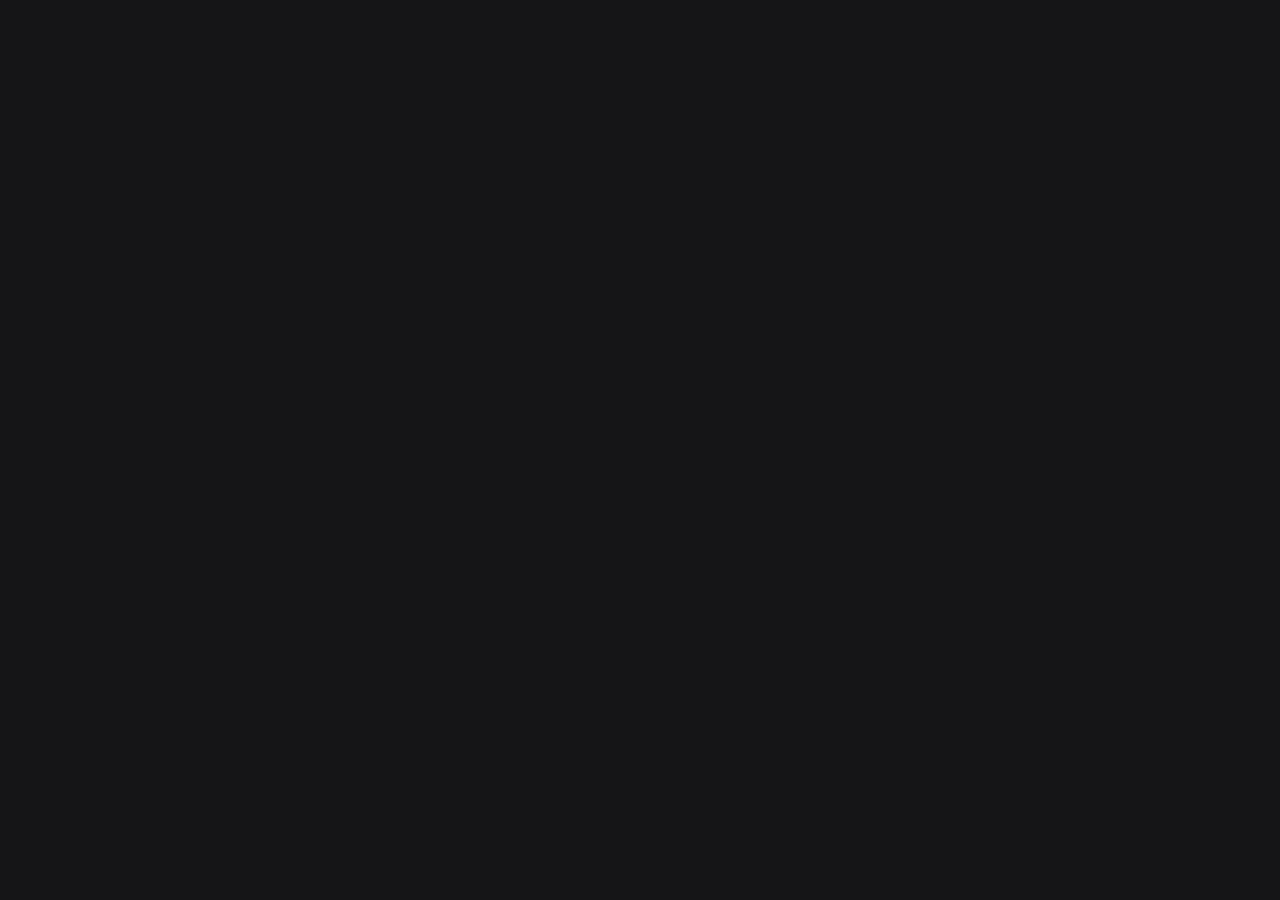
==== commit 9413ba93: "Update index.html" ====
--- a/index.html
+++ b/index.html
@@ -496,3010 +496,4 @@
   .iso-header .title { font-size: clamp(1.9rem, 3vw, 2.5rem); margin-bottom: 0.35rem; }
   .iso-lede { color: var(--muted); max-width: 52ch; font-size: 0.92rem; }
   .iso-body {
-    flex: 1; display: grid; grid-template-columns: 260px 1fr; gap: 1.5rem; min-height: 0;
-  }
-  .plates {
-    display: flex; flex-direction: column; gap: 0.35rem;
-    overflow-y: auto; padding-right: 0.5rem;
-  }
-  .plate {
-    text-align: left; padding: 0.85rem 1rem; border: 1px solid transparent;
-    border-radius: 2px; transition: all 0.45s var(--ease);
-    display: flex; gap: 0.85rem; align-items: baseline;
-  }
-  .plate:hover { background: rgba(243,239,230,0.04); border-color: rgba(176,141,87,0.2); }
-  .plate.active { background: var(--paper); color: var(--near-black); border-color: var(--paper); }
-  .plate .roman {
-    font-family: "Cormorant Garamond", Georgia, serif; font-size: 0.95rem;
-    color: var(--brass); min-width: 1.4rem; letter-spacing: 0.05em;
-  }
-  .plate .pname { font-size: 0.82rem; letter-spacing: 0.04em; font-weight: 400; }
-  .iso-canvas {
-    background: var(--paper); border-radius: 2px; padding: 2rem 2.25rem;
-    display: flex; flex-direction: column; box-shadow: var(--panel-shadow);
-    min-height: 0; overflow: hidden;
-  }
-  .iso-canvas-title {
-    font-family: "Cormorant Garamond", Georgia, serif; font-size: 1.65rem;
-    color: var(--near-black); margin-bottom: 0.35rem; font-weight: 500;
-  }
-  .iso-caption {
-    font-size: 0.9rem; color: rgba(26,25,23,0.68); line-height: 1.6;
-    margin-bottom: 1.25rem; max-width: 58ch;
-  }
-  .diagram-area {
-    flex: 1; display: flex; align-items: center; justify-content: center;
-    min-height: 220px; position: relative;
-  }
-  .diagram-area svg { width: 100%; max-width: 640px; height: auto; max-height: 260px; }
-  .compare-bar {
-    display: flex; align-items: center; gap: 0.75rem;
-    margin-top: 1.25rem; padding-top: 1.15rem;
-    border-top: 1px solid rgba(26,25,23,0.1);
-  }
-  .compare-label {
-    font-size: 0.62rem; letter-spacing: 0.18em; text-transform: uppercase;
-    color: var(--muted-dark); margin-right: 0.25rem;
-  }
-  .compare-btn {
-    padding: 0.45rem 0.95rem; font-size: 0.72rem; letter-spacing: 0.06em;
-    border: 1px solid rgba(26,25,23,0.18); border-radius: 100px; color: var(--near-black);
-    transition: all 0.4s var(--ease);
-  }
-  .compare-btn:hover { border-color: var(--brass); }
-  .compare-btn.active { background: var(--near-black); color: var(--paper); border-color: var(--near-black); }
-  .iso-legend {
-    display: flex; flex-wrap: wrap; gap: 0.85rem 1.35rem; align-items: center;
-    margin-top: 0.85rem; padding: 0.55rem 0.85rem;
-    border: 1px solid rgba(176,141,87,0.22); border-radius: 2px;
-    background: rgba(243,239,230,0.03); max-width: 640px;
-  }
-  .iso-legend .leg {
-    display: inline-flex; align-items: center; gap: 0.45rem;
-    font-size: 0.62rem; letter-spacing: 0.1em; text-transform: uppercase; color: var(--muted);
-  }
-  .iso-legend .swatch { width: 18px; height: 10px; flex-shrink: 0; }
-  .diagram-wrap {
-    width: 100%; display: flex; flex-direction: column; align-items: center; gap: 0.65rem;
-  }
-  .diagram-wrap.compare-duo {
-    flex-direction: row; flex-wrap: wrap; justify-content: center; align-items: stretch; gap: 1rem;
-  }
-  .diagram-pane {
-    flex: 1 1 240px; max-width: 320px; display: flex; flex-direction: column;
-    align-items: center; gap: 0.4rem;
-  }
-  .diagram-pane .pane-label {
-    font-family: "Cormorant Garamond", Georgia, serif; font-size: 0.95rem;
-    color: var(--near-black); letter-spacing: 0.02em;
-  }
-  .path-note {
-    font-size: 0.72rem; color: rgba(26,25,23,0.58); line-height: 1.45;
-    text-align: center; max-width: 52ch; font-style: italic;
-  }
-  .diagram-pane svg { max-width: 100%; max-height: 200px; }
-  .whisper {
-    padding: 0.65rem 2.5rem; font-size: 0.62rem; letter-spacing: 0.14em;
-    text-transform: uppercase; color: rgba(232,228,220,0.28);
-    border-top: 1px solid rgba(176,141,87,0.1); flex-shrink: 0;
-  }
-  @media (max-width: 1100px) {
-    .chapter .label { display: none; }
-    .chapter { padding: 0.5rem 0.65rem; }
-    .chapter.active::after { left: 0.55rem; right: 0.55rem; }
-  }
-  @media (max-width: 900px) {
-    .prologue { grid-template-columns: 1fr; }
-    .tonal { display: none; }
-    .suite-plan-row { grid-template-columns: 1fr; min-height: auto; }
-    .side-panel {
-      max-height: 280px; border-left: none; border-top: 1px solid rgba(20,20,22,0.08);
-    }
-    .iso-body { grid-template-columns: 1fr; }
-    .plates { flex-direction: row; flex-wrap: wrap; overflow: visible; }
-    .rail { padding: 1rem 1.25rem; flex-wrap: wrap; gap: 0.75rem; }
-    .prologue-copy, .suite-main, .isolation, .essay-inner { padding-left: 1.5rem; padding-right: 1.5rem; }
-    .work-types { grid-template-columns: 1fr; }
-    .building-grid { grid-template-columns: 1fr; }
-    .footprint-callout { grid-template-columns: 1fr; gap: 0.65rem; }
-  }
-  /* ── SUITE · image-led pages (Stage 1) ── */
-  .sx { padding: 1.6rem 2rem 2.5rem; }
-  .sx-head { display: flex; justify-content: space-between; align-items: flex-end; gap: 1.25rem; flex-wrap: wrap; margin-bottom: 0.9rem; }
-  .sx-head .title { font-size: clamp(1.7rem, 2.8vw, 2.25rem); margin-bottom: 0.2rem; }
-  .sx-controls { display: flex; gap: 0.6rem; flex-wrap: wrap; align-items: center; }
-  .sx-seg { display: flex; border: 1px solid var(--brass-dim); border-radius: 2px; overflow: hidden; }
-  .sx-seg button { padding: 0.6rem 0.95rem; font-size: 0.68rem; letter-spacing: 0.12em; text-transform: uppercase; color: var(--muted); transition: background .45s var(--ease), color .45s var(--ease); white-space: nowrap; min-height: 40px; }
-  .sx-seg button .pn { font-family: "Cormorant Garamond", Georgia, serif; font-size: 0.9rem; letter-spacing: 0.05em; color: var(--brass); margin-right: 0.35rem; }
-  .sx-seg button.active { background: var(--brass); color: var(--graphite); }
-  .sx-seg button.active .pn { color: var(--graphite); }
-  .sx-seg button:not(.active):hover { color: var(--off-white); background: var(--brass-soft); }
-  .sx-mute { display: inline-flex; align-items: center; gap: 0.45rem; padding: 0.6rem 0.85rem; min-height: 40px; border: 1px solid var(--brass-dim); border-radius: 2px; font-size: 0.68rem; letter-spacing: 0.12em; text-transform: uppercase; color: var(--muted); transition: color .4s var(--ease), border-color .4s var(--ease); }
-  .sx-mute svg { width: 16px; height: 16px; }
-  .sx-mute:hover { color: var(--off-white); border-color: var(--brass); }
-  .sx-mute[aria-pressed="true"] { color: var(--brass); }
-  .sx-hintbar { display: flex; align-items: center; gap: 0.55rem; font-size: 0.78rem; color: var(--muted); margin: 0.2rem 0 1.4rem; }
-  .sx-hintbar .dot { width: 6px; height: 6px; border-radius: 50%; background: var(--brass); animation: sxPulse 2.4s var(--ease) infinite; }
-  @keyframes sxPulse { 0%,100% { opacity: .35; transform: scale(.8); } 50% { opacity: 1; transform: scale(1.15); } }
-  .sx-page { display: none; }
-  .sx-page.active { display: block; animation: sxIn .7s var(--ease) both; }
-  @keyframes sxIn { from { opacity: 0; transform: translateY(10px); } to { opacity: 1; transform: none; } }
-  .sx-lede { font-family: "Cormorant Garamond", Georgia, serif; font-size: clamp(1.25rem, 2vw, 1.55rem); line-height: 1.35; color: var(--paper); max-width: 46ch; margin-bottom: 0.4rem; }
-  .sx-keys { display: flex; gap: 1.5rem; flex-wrap: wrap; margin: 0.6rem 0 1.5rem; }
-  .sx-key { border-left: 1px solid var(--brass); padding-left: 0.75rem; }
-  .sx-key b { display: block; font-family: "Cormorant Garamond", Georgia, serif; font-weight: 500; font-size: 1.45rem; color: var(--paper); line-height: 1.1; }
-  .sx-key span { font-size: 0.66rem; letter-spacing: 0.16em; text-transform: uppercase; color: var(--muted); }
-  .sx-grid { display: grid; grid-template-columns: repeat(2, minmax(0, 1fr)); gap: 1.35rem; }
-  .sx-card { display: flex; flex-direction: column; border-radius: 3px; overflow: hidden; transition: box-shadow .6s var(--ease), transform .6s var(--ease); }
-  .sx-fig { position: relative; display: block; width: 100%; aspect-ratio: 400 / 240; padding: 0; cursor: pointer; -webkit-tap-highlight-color: transparent; touch-action: manipulation; }
-  .sx-fig svg { display: block; width: 100%; height: 100%; }
-  .sx-fig:focus-visible { outline: 1px solid var(--brass); outline-offset: -4px; }
-  .sx-hint { position: absolute; right: 10px; top: 9px; display: inline-flex; align-items: center; gap: 0.35rem; font-size: 0.6rem; letter-spacing: 0.14em; text-transform: uppercase; padding: 0.3rem 0.55rem; border-radius: 100px; pointer-events: none; transition: opacity .5s var(--ease); }
-  .sx-hint svg { width: 11px; height: 11px; }
-  .sx-card.playing .sx-hint { opacity: 0; }
-  .sx-cap { padding: 0.95rem 1.1rem 1.1rem; flex: 1; }
-  .sx-cap h3 { font-family: "Cormorant Garamond", Georgia, serif; font-weight: 500; font-size: 1.28rem; line-height: 1.2; margin-bottom: 0.3rem; }
-  .sx-cap h3 .n { font-size: 0.8rem; letter-spacing: 0.12em; color: var(--brass); margin-right: 0.45rem; }
-  .sx-cap p { font-size: 0.86rem; line-height: 1.55; }
-  .sx-ab { position: absolute; left: 10px; top: 9px; display: inline-flex; gap: 0.3rem; font-size: 0.6rem; letter-spacing: 0.12em; text-transform: uppercase; z-index: 2; }
-  .sx-ab span { padding: 0.28rem 0.6rem; border-radius: 100px; border: 1px solid currentColor; opacity: 0.5; cursor: pointer; transition: all .35s var(--ease); }
-  .sx-ab span.on { opacity: 1; background: var(--brass); border-color: var(--brass); color: #fff; transform: scale(1.06); }
-  .sx-data { margin-top: 6px; border-radius: 6px; overflow: hidden; } .sx-data canvas { display: block; width: 100%; aspect-ratio: 8 / 3; }
-  .v-sketch .sx-data { background: #fbf6ec; border: 1px solid rgba(109,83,48,.25); } .v-graphic .sx-data { background: rgba(255,255,255,.03); border: 1px solid rgba(176,141,87,.25); }
-  .v-sketch .sx-ab { color: #6d5330; } .v-graphic .sx-ab { color: var(--brass); }
-  .sx-cap .hear { margin-top: 0.45rem; font-size: 0.76rem; line-height: 1.45; font-style: italic; color: var(--brass); }
-  .sx-cap .state { margin-top: 0.4rem; font-size: 0.72rem; letter-spacing: 0.1em; text-transform: uppercase; color: var(--brass); }
-  .sx-next { margin-top: 1.8rem; display: flex; justify-content: flex-end; gap: 0.75rem; }
-  .sx-next button { padding: 0.75rem 1.2rem; border: 1px solid var(--brass-dim); color: var(--paper); font-size: 0.72rem; letter-spacing: 0.14em; text-transform: uppercase; transition: background .4s var(--ease), color .4s var(--ease); }
-  .sx-next button:hover { background: var(--brass); color: var(--graphite); }
-  .sx-planhead { margin: 2.2rem 0 0.8rem; display: flex; justify-content: space-between; align-items: flex-end; gap: 1rem; flex-wrap: wrap; }
-  .sx-planhead h3 { font-family: "Cormorant Garamond", Georgia, serif; font-weight: 400; font-size: 1.5rem; color: var(--paper); }
-  .sx .suite-plan-row { min-height: 440px; border-radius: 3px; overflow: hidden; }
-  .sx .suite-main { padding: 0; }
-
-  /* shared SVG grammar */
-  .sx-fig .l { fill: none; stroke: var(--ink); stroke-width: 1.3; stroke-linecap: round; stroke-linejoin: round; }
-  .sx-fig .l.t { stroke-width: 0.8; }
-  .sx-fig .l.k { stroke-width: 2.6; }
-  .sx-fig .l.d { stroke-width: 0.8; stroke-dasharray: 3 4; opacity: 0.5; }
-  .sx-fig .pf { fill: var(--ink); stroke: none; }
-  .sx-fig .w { fill: var(--wash); stroke: none; }
-  .sx-fig .l.w { stroke: var(--ink); }
-  .sx-fig .pref { stroke-dasharray: 5 4; }
-  .sx-fig .gl { fill: var(--glass); stroke: var(--fx); stroke-width: 0.8; }
-  .sx-fig .lbl { font-family: "DM Sans", sans-serif; font-size: 10.5px; letter-spacing: 0.08em; fill: var(--ink); fill-opacity: 0.8; }
-  .sx-fig .lbl.big { font-family: "Cormorant Garamond", Georgia, serif; font-size: 20px; letter-spacing: 0.02em; fill-opacity: 1; }
-  .sx-fig .fx .f { fill: none; stroke: var(--fx); stroke-width: 1.6; stroke-linecap: round; stroke-linejoin: round; }
-  .sx-fig .fx .ff { fill: var(--fx); stroke: none; }
-
-  /* Variant A · sketch (ink pen on cream paper) */
-  .v-sketch .sx-card { background: #f3efe6; color: var(--near-black); box-shadow: 0 18px 44px rgba(0,0,0,0.32); }
-  .v-sketch .sx-fig { --ink: #1f1d1a; --wash: rgba(176,141,87,0.24); --fx: #9a7440; --glass: rgba(176,141,87,0.18);
-    background:
-      radial-gradient(ellipse 90% 80% at 50% 45%, rgba(255,252,244,0.65), transparent 70%),
-      url("data:image/svg+xml,%3Csvg xmlns='http://www.w3.org/2000/svg' width='180' height='180'%3E%3Cfilter id='n'%3E%3CfeTurbulence type='fractalNoise' baseFrequency='0.85' numOctaves='3' stitchTiles='stitch'/%3E%3CfeColorMatrix values='0 0 0 0 0.45 0 0 0 0 0.38 0 0 0 0 0.28 0 0 0 0.09 0'/%3E%3C/filter%3E%3Crect width='180' height='180' filter='url(%23n)'/%3E%3C/svg%3E"),
-      #efe9dc; }
-  .v-sketch .sx-fig .base { filter: url(#sx-pen); }
-  .v-sketch .sx-fig .dbl { filter: url(#sx-pen2); opacity: 0.32; }
-  .v-sketch .sx-fig .h { fill: url(#sx-hatch); stroke: none; }
-  .v-sketch .sx-fig .s { fill: url(#sx-xhatch); stroke: var(--ink); stroke-width: 0.9; }
-  .v-sketch .sx-fig .w { fill: url(#sx-wash); }
-  .v-sketch .sx-fig .gf { display: none; }
-  .v-sketch .sx-hint { background: rgba(31,29,26,0.07); color: #6d5330; }
-  .v-sketch .sx-cap h3 { color: var(--near-black); }
-  .v-sketch .sx-cap p { color: rgba(26,25,23,0.72); }
-  .v-sketch .sx-card.playing { box-shadow: 0 18px 44px rgba(0,0,0,0.32), 0 0 0 1px rgba(176,141,87,0.7); }
-
-  /* Variant B · graphic (crisp flat vector) */
-  .v-graphic .sx-card { background: #1c1c1f; color: var(--off-white); border: 1px solid rgba(176,141,87,0.16); }
-  .v-graphic .sx-fig { --ink: #e8e4dc; --wash: rgba(176,141,87,0.16); --fx: #d0ad72; --glass: rgba(176,141,87,0.28);
-    background: linear-gradient(180deg, #202024 0%, #18181b 100%); }
-  .v-graphic .sx-fig .dbl, .v-graphic .sx-fig .sk { display: none; }
-  .v-graphic .sx-fig .l { stroke-width: 1.4; opacity: 0.92; }
-  .v-graphic .sx-fig .l.t { stroke-width: 0.9; opacity: 0.7; }
-  .v-graphic .sx-fig .h { fill: rgba(232,228,220,0.06); stroke: none; }
-  .v-graphic .sx-fig .s { fill: #3b3934; stroke: none; }
-  .v-graphic .sx-fig .gf { fill: rgba(232,228,220,0.035); stroke: none; }
-  .v-graphic .sx-hint { background: rgba(176,141,87,0.14); color: var(--brass); }
-  .v-graphic .sx-cap h3 { color: var(--paper); }
-  .v-graphic .sx-cap p { color: var(--muted); }
-  .v-graphic .sx-card.playing { border-color: rgba(176,141,87,0.6); }
-
-  @media (max-width: 760px) {
-    .sx { padding: 1.25rem 1.1rem 2rem; }
-    .sx-grid { grid-template-columns: 1fr; }
-  }
-  @media (prefers-reduced-motion: reduce) { .sx-page.active { animation: none; } .sx-hintbar .dot { animation: none; } }
-
-  /* ══ RATEENA SOUND merge (12 Nov 2026) — reimplemented in the Cairo visual language ══ */
-  /* Opening page: the official logo alone */
-  .opening { position: fixed; inset: 0; z-index: 100; background: #0d0d0d; display: flex; align-items: center; justify-content: center; cursor: pointer; outline: none; }
-  .opening[hidden] { display: none; }
-  .opening img { width: min(66vmin, 600px); height: auto; display: block; user-select: none; -webkit-user-drag: none; pointer-events: none; }
-  .opening .op-hint { position: absolute; left: 0; right: 0; bottom: 2.1rem; text-align: center; font-size: 0.58rem; letter-spacing: 0.34em; text-transform: uppercase; color: rgba(176,141,87,0.5); }
-  .opening:focus-visible .op-hint { color: var(--brass); }
-
-  /* Evidence tags */
-  .tag { display: inline-block; font-size: 0.58rem; letter-spacing: 0.14em; text-transform: uppercase; padding: 0.2rem 0.55rem; border-radius: 100px; border: 1px solid currentColor; line-height: 1.4; white-space: nowrap; }
-  .tag.proposed { color: var(--brass); }
-  .tag.calculated { color: #8fb0c8; }
-  .tag.pending { color: var(--muted); }
-  .on-paper .tag.calculated, .side-panel .tag.calculated, .cp-wrap .tag.calculated { color: #4f6f8c; }
-  .on-paper .tag.pending, .side-panel .tag.pending { color: var(--muted-dark); }
-  .tag.illustrative { color: var(--muted); border-style: dashed; }
-
-  /* Suite keys note */
-  .sx-refnote { font-size: 0.76rem; color: var(--muted); max-width: 72ch; margin: -0.6rem 0 1.4rem; line-height: 1.5; }
-  .sx-refnote b { color: var(--off-white); font-weight: 400; }
-
-  /* Current programme (Suite page 2) */
-  .cp { margin-top: 2.4rem; border-top: 1px solid rgba(176,141,87,0.18); padding-top: 2rem; }
-  .cp-h { font-family: "Cormorant Garamond", Georgia, serif; font-weight: 400; font-size: clamp(1.6rem, 2.6vw, 2.1rem); color: var(--paper); line-height: 1.15; margin-bottom: 0.4rem; }
-  .cp-lede { color: var(--muted); max-width: 62ch; font-size: 0.9rem; margin-bottom: 1.4rem; }
-  .cp-brief { display: grid; grid-template-columns: repeat(2, minmax(0, 1fr)); gap: 1px; background: rgba(176,141,87,0.16); border: 1px solid rgba(176,141,87,0.16); border-radius: 2px; }
-  .cp-brief article { background: #18181b; padding: 1.35rem 1.4rem 1.3rem; display: flex; flex-direction: column; gap: 0.55rem; }
-  .cp-brief article.wide { grid-column: 1 / -1; }
-  .cp-brief .rn { font-family: "Cormorant Garamond", Georgia, serif; color: var(--brass); font-size: 0.95rem; letter-spacing: 0.06em; }
-  .cp-brief h4 { font-family: "Cormorant Garamond", Georgia, serif; font-weight: 500; font-size: 1.3rem; color: var(--paper); line-height: 1.2; }
-  .cp-brief p { font-size: 0.86rem; color: rgba(232,228,220,0.72); line-height: 1.6; max-width: 70ch; }
-  .cp-brief .fig { font-family: "Cormorant Garamond", Georgia, serif; font-size: 1.45rem; color: var(--paper); }
-  .cp-brief .fig small { display: block; font-family: "DM Sans", sans-serif; font-size: 0.7rem; color: var(--muted); letter-spacing: 0.04em; margin-top: 0.15rem; }
-  .cp-brief .tag { align-self: flex-start; margin-top: auto; }
-  .cp-table-wrap { margin-top: 1.6rem; overflow-x: auto; background: var(--paper); color: var(--near-black); border-radius: 2px; box-shadow: var(--panel-shadow); }
-  .cp-table { width: 100%; border-collapse: collapse; font-size: 0.82rem; min-width: 560px; }
-  .cp-table th, .cp-table td { text-align: left; padding: 0.6rem 0.9rem; border-bottom: 1px solid rgba(26,25,23,0.09); }
-  .cp-table th { font-size: 0.6rem; letter-spacing: 0.16em; text-transform: uppercase; color: var(--muted-dark); font-weight: 400; }
-  .cp-table td.n { font-family: "Cormorant Garamond", Georgia, serif; font-size: 1.05rem; white-space: nowrap; }
-  .cp-table tfoot td { border-bottom: none; font-weight: 400; }
-  .cp-table caption { caption-side: bottom; text-align: left; padding: 0.6rem 0.9rem 0.8rem; font-size: 0.72rem; color: var(--muted-dark); }
-  .cp-layers { display: flex; border: 1px solid var(--brass-dim); border-radius: 2px; overflow: hidden; }
-  .cp-layers button { padding: 0.55rem 0.9rem; font-size: 0.66rem; letter-spacing: 0.12em; text-transform: uppercase; color: var(--muted); min-height: 38px; transition: background .4s var(--ease), color .4s var(--ease); }
-  .cp-layers button[aria-pressed="true"] { background: var(--brass-soft); color: var(--paper); }
-  .sx .cp-row { grid-template-columns: minmax(0, 1fr) 340px; min-height: 0; }
-  .cp-wrap { min-width: 0; }
-  .cp-scroll { overflow-x: auto; overflow-y: hidden; -webkit-overflow-scrolling: touch; }
-  .cp-svg { display: block; width: 100%; height: auto; max-height: 860px; min-width: 300px; }
-  .cp-svg .wall { fill: #d9d0bc; }
-  .cp-svg .cp-room rect.fl { fill: #f7f3eb; stroke: #b9ae97; stroke-width: 0.025; transition: fill .45s var(--ease); }
-  .cp-svg .cp-room { cursor: pointer; outline: none; }
-  .cp-svg .cp-room:hover rect.fl { fill: #efe6d4; }
-  .cp-svg .cp-room.selected rect.fl { fill: #e6dac0; stroke: var(--brass); stroke-width: 0.06; }
-  .cp-svg .cp-room:focus-visible rect.fl { stroke: var(--brass); stroke-width: 0.08; }
-  .cp-svg text { font-family: "DM Sans", sans-serif; fill: var(--near-black); pointer-events: none; }
-  .cp-svg .nm { font-size: 0.34px; letter-spacing: 0.03px; text-anchor: middle; text-transform: uppercase; }
-  .cp-svg .ar { font-size: 0.26px; fill: rgba(26,25,23,0.6); text-anchor: middle; }
-  .cp-svg .dim path { fill: none; stroke: rgba(26,25,23,0.45); stroke-width: 0.018; }
-  .cp-svg .dim text { font-size: 0.24px; fill: rgba(26,25,23,0.6); text-anchor: middle; }
-  .cp-svg .obj, .cp-svg .door, .cp-svg .note, .cp-svg .scale { pointer-events: none; }
-  .cp-svg .obj { fill: none; stroke: #9a7440; stroke-width: 0.03; }
-  .cp-svg .obj .bd { stroke-dasharray: 0.08 0.07; stroke-opacity: 0.5; }
-  .cp-svg .door { fill: none; stroke: rgba(26,25,23,0.6); stroke-width: 0.025; }
-  .cp-svg .door .cut { stroke: #f3efe6; }
-  .cp-svg .glz .cut { fill: #f3efe6; }
-  .cp-svg .glz .pane { stroke: #4f6f8c; stroke-width: 0.035; fill: none; }
-  .cp-svg .note { font-size: 0.24px; fill: rgba(26,25,23,0.55); letter-spacing: 0.03px; }
-  .cp-svg .scale rect { stroke: rgba(26,25,23,0.6); stroke-width: 0.02; }
-  .cp-svg .scale text { font-size: 0.25px; text-anchor: middle; fill: rgba(26,25,23,0.7); }
-  .cp-svg.no-objects .obj, .cp-svg.no-dims .dim, .cp-svg.no-glazing .glz { display: none; }
-  .cp-legend { display: flex; flex-wrap: wrap; gap: 0.5rem 1.2rem; margin-top: 0.75rem; font-size: 0.66rem; color: var(--muted-dark); letter-spacing: 0.04em; }
-  .cp-legend i { display: inline-block; width: 18px; height: 7px; margin-right: 0.4rem; vertical-align: middle; border-top: 1.5px solid #4f6f8c; border-bottom: 1.5px solid #4f6f8c; }
-  .cp-legend i.wz { border: none; background: #d9d0bc; }
-  .cp-legend i.ob { border: 1px dashed #9a7440; height: 9px; }
-  /* room panel */
-  .cp-panel { padding: 1.6rem 1.4rem; }
-  .cp-tabs { display: flex; flex-wrap: wrap; gap: 0.3rem; margin: 0.2rem 0 1.1rem; }
-  .cp-tabs button { font-size: 0.6rem; letter-spacing: 0.1em; text-transform: uppercase; padding: 0.38rem 0.6rem; border: 1px solid rgba(26,25,23,0.16); border-radius: 100px; color: rgba(26,25,23,0.72); transition: all .35s var(--ease); min-height: 30px; }
-  .cp-tabs button:hover { border-color: var(--brass); }
-  .cp-tabs button[aria-selected="true"] { background: var(--near-black); color: var(--paper); border-color: var(--near-black); }
-  .cp-panel h4 { font-family: "Cormorant Garamond", Georgia, serif; font-size: 1.2rem; font-weight: 500; margin: 0.2rem 0 0.5rem; }
-  .cp-panel p, .cp-panel li { font-size: 0.84rem; color: rgba(26,25,23,0.74); line-height: 1.6; }
-  .cp-panel p + p { margin-top: 0.6rem; }
-  .cp-panel ul { list-style: none; margin: 0.5rem 0; display: grid; gap: 0.4rem; }
-  .cp-panel li { padding-left: 0.9rem; position: relative; }
-  .cp-panel li::before { content: ""; position: absolute; left: 0; top: 0.62em; width: 4px; height: 4px; border-radius: 50%; background: var(--brass); }
-  .cp-panel .meta-grid { grid-template-columns: 1fr 1fr; }
-  .cp-panel .meta-item span { font-size: 1.05rem; }
-  .cp-panel .meta-item .tag { display: table; margin-top: 0.3rem; font-family: "DM Sans", sans-serif; font-size: 0.56rem; color: var(--brass); }
-  .cp-panel .meta-item .tag.calculated { color: #4f6f8c; }
-  .slot-btn[hidden] { display: none; }
-  .iso-model-board .tag.illustrative { color: var(--muted-dark); }
-  .cp-pending { margin-top: 0.9rem; padding: 0.7rem 0.85rem; border: 1px dashed rgba(26,25,23,0.22); border-radius: 2px; font-size: 0.78rem; color: var(--muted-dark); font-style: italic; }
-  .cp-link { margin-top: 0.9rem; display: inline-flex; gap: 0.4rem; align-items: center; font-size: 0.66rem; letter-spacing: 0.14em; text-transform: uppercase; color: var(--near-black); border: 1px solid var(--near-black); padding: 0.55rem 0.9rem; border-radius: 1px; transition: background .4s var(--ease), color .4s var(--ease); }
-  .cp-link:hover { background: var(--near-black); color: var(--paper); }
-  .cp-modes { width: 100%; border-collapse: collapse; margin: 0.4rem 0; font-size: 0.78rem; }
-  .cp-modes td, .cp-modes th { padding: 0.3rem 0.35rem; border-bottom: 1px solid rgba(26,25,23,0.08); text-align: right; }
-  .cp-modes th { text-align: left; font-weight: 400; color: var(--muted-dark); }
-  .cp-thumb { display: block; width: 100%; margin: 0.4rem 0 0.3rem; border: 1px solid rgba(26,25,23,0.12); border-radius: 2px; }
-  .cp-small { font-size: 0.72rem !important; color: var(--muted-dark) !important; }
-  .cp-concept { margin-top: 1.6rem; background: var(--paper); border-radius: 2px; padding: 1rem; box-shadow: var(--panel-shadow); }
-  .cp-concept img { display: block; width: 100%; height: auto; border-radius: 1px; }
-  .cp-concept figcaption { margin-top: 0.7rem; font-size: 0.76rem; color: var(--muted-dark); line-height: 1.5; }
-  .cp-concept figcaption b { font-family: "Cormorant Garamond", Georgia, serif; font-size: 1.05rem; color: var(--near-black); font-weight: 500; display: block; margin-bottom: 0.15rem; }
-  .cp-details { margin-top: 1rem; border: 1px solid rgba(176,141,87,0.2); border-radius: 2px; }
-  .cp-details > summary { cursor: pointer; padding: 0.85rem 1.1rem; font-size: 0.7rem; letter-spacing: 0.14em; text-transform: uppercase; color: var(--brass); list-style: none; }
-  .cp-details > summary::-webkit-details-marker { display: none; }
-  .cp-details > summary::after { content: "+"; float: right; color: var(--brass); }
-  .cp-details[open] > summary::after { content: "–"; }
-  .cp-details .cp-dbody { padding: 0 1.1rem 1.2rem; }
-  .cp-details ul { list-style: none; display: grid; gap: 0.55rem; }
-  .cp-details li { font-size: 0.82rem; color: rgba(232,228,220,0.7); line-height: 1.55; padding-left: 1rem; position: relative; max-width: 80ch; }
-  .cp-details li::before { content: "—"; position: absolute; left: 0; color: var(--brass); }
-  .cp-earlier .sx-planhead { margin-top: 0.4rem; }
-
-  /* Image slots */
-  .slot { border-radius: 2px; overflow: hidden; border: 1px solid rgba(26,25,23,0.12); background: #efe9dc; }
-  .slot-view { position: relative; aspect-ratio: 16 / 9; display: flex; flex-direction: column; align-items: center; justify-content: center; gap: 0.3rem; text-align: center; padding: 1rem;
-    background: repeating-linear-gradient(-38deg, transparent 0 9px, rgba(26,25,23,0.035) 9px 10px); }
-  .slot-view.drag { outline: 1px solid var(--brass); outline-offset: -6px; }
-  .slot-view img { position: absolute; inset: 0; width: 100%; height: 100%; object-fit: contain; background: #f7f3eb; }
-  .slot-ph { font-family: "Cormorant Garamond", Georgia, serif; font-size: 1.02rem; color: #6d5330; }
-  .slot-view small { font-size: 0.66rem; color: var(--muted-dark); }
-  .slot-bar { flex-wrap: wrap; display: flex; align-items: center; gap: 0.4rem; padding: 0.5rem 0.6rem; border-top: 1px solid rgba(26,25,23,0.1); background: #f7f3eb; }
-  .slot-bar .sl { flex: 1; font-size: 0.66rem; color: var(--muted-dark); overflow: hidden; text-overflow: ellipsis; white-space: nowrap; min-width: 0; }
-  .slot-btn { font-size: 0.6rem; letter-spacing: 0.12em; text-transform: uppercase; color: var(--near-black); border: 1px solid rgba(26,25,23,0.25); padding: 0.4rem 0.65rem; border-radius: 1px; cursor: pointer; white-space: nowrap; min-height: 30px; display: inline-flex; align-items: center; }
-  .slot-btn:hover, .slot-btn:focus-within { border-color: var(--brass); }
-  .slot-btn input { position: absolute; width: 1px; height: 1px; opacity: 0; pointer-events: none; }
-  .slot-err { font-size: 0.66rem; color: #a2442c; padding: 0 0.6rem 0.5rem; background: #f7f3eb; }
-
-  /* Isolation — construction model & techniques (below the six plates) */
-  .isolation { overflow-y: auto; overflow-x: hidden; -webkit-overflow-scrolling: touch; }
-  .isolation .iso-header, .isolation .iso-more { flex-shrink: 0; }
-  .isolation .iso-body { flex: 1 0 auto; min-height: 500px; }
-  .iso-jump { margin-left: 0.4rem; color: var(--brass); font-size: 0.78rem; border-bottom: 1px solid var(--brass-dim); }
-  .iso-jump:hover { border-color: var(--brass); }
-  .iso-more { margin-top: 3rem; padding-top: 2.2rem; border-top: 1px solid rgba(176,141,87,0.18); }
-  .iso-more > .title { font-size: clamp(1.7rem, 2.6vw, 2.2rem); }
-  .iso-model { margin-top: 1.4rem; display: grid; grid-template-columns: 260px minmax(0, 1fr); gap: 1.5rem; }
-  .iso-model .plates { overflow: visible; }
-  .iso-model .plate .pname { line-height: 1.35; }
-  .iso-model-board { background: var(--paper); color: var(--near-black); border-radius: 2px; padding: 1.6rem 1.8rem; box-shadow: var(--panel-shadow); min-width: 0; }
-  .iso-model-board svg { display: block; width: 100%; height: auto; max-height: 380px; }
-  .iso-model-board svg text { font-family: "DM Sans", sans-serif; font-size: 10px; letter-spacing: 0.14em; fill: rgba(26,25,23,0.65); }
-  .iso-model-exp { font-size: 0.9rem; color: rgba(26,25,23,0.75); line-height: 1.6; margin-top: 0.9rem; max-width: 64ch; }
-  .iso-model-exp b { font-family: "Cormorant Garamond", Georgia, serif; font-size: 1.15rem; font-weight: 500; color: var(--near-black); }
-  .iso-fine { font-size: 0.72rem; color: var(--muted-dark); line-height: 1.5; margin-top: 0.7rem; max-width: 80ch; }
-  .iso-topics { margin-top: 2rem; display: grid; grid-template-columns: repeat(2, minmax(0, 1fr)); gap: 1.2rem; }
-  .iso-topic { min-width: 0; background: var(--paper); color: var(--near-black); border-radius: 2px; padding: 1.3rem 1.4rem 1.4rem; display: flex; flex-direction: column; gap: 0.6rem; }
-  .iso-topic .roman { font-family: "Cormorant Garamond", Georgia, serif; color: var(--brass); font-size: 0.95rem; }
-  .iso-topic h4 { font-family: "Cormorant Garamond", Georgia, serif; font-size: 1.35rem; font-weight: 500; line-height: 1.2; }
-  .iso-topic p { font-size: 0.86rem; color: rgba(26,25,23,0.72); line-height: 1.6; }
-  .iso-topic .slot { margin-top: auto; }
-  .iso-assembly { margin-top: 1.6rem; display: grid; grid-template-columns: repeat(3, minmax(0, 1fr)); gap: 1px; background: rgba(176,141,87,0.16); border: 1px solid rgba(176,141,87,0.16); }
-  .iso-assembly div { background: #18181b; padding: 1.1rem 1.2rem; }
-  .iso-assembly h5 { font-family: "Cormorant Garamond", Georgia, serif; font-size: 1.1rem; font-weight: 500; color: var(--paper); margin-bottom: 0.4rem; }
-  .iso-assembly p { font-size: 0.8rem; color: rgba(232,228,220,0.68); line-height: 1.55; }
-  .iso-assembly p.pend { margin-top: 0.5rem; color: var(--muted); font-style: italic; }
-  .iso-more .iso-next { margin: 2rem 0 0.5rem; display: flex; justify-content: flex-end; }
-
-  /* 04 Acoustics */
-  .acoustics { background: var(--graphite); }
-  .ac-inner { padding: 2rem 2.5rem 3.5rem; }
-  .ac-inner > .title { font-size: clamp(1.9rem, 3vw, 2.5rem); }
-  .ac-topics { margin: 1.6rem 0 2.4rem; display: grid; grid-template-columns: repeat(3, minmax(0, 1fr)); gap: 1.1rem; }
-  .ac-topic { background: var(--paper); color: var(--near-black); border-radius: 2px; padding: 1.2rem 1.3rem; }
-  .ac-topic .roman { font-family: "Cormorant Garamond", Georgia, serif; color: var(--brass); font-size: 0.95rem; }
-  .ac-topic h4 { font-family: "Cormorant Garamond", Georgia, serif; font-size: 1.3rem; font-weight: 500; margin: 0.15rem 0 0.4rem; }
-  .ac-topic p { font-size: 0.85rem; color: rgba(26,25,23,0.72); line-height: 1.6; }
-  .cube-head { display: flex; justify-content: space-between; align-items: flex-end; gap: 1rem; flex-wrap: wrap; margin-bottom: 1rem; }
-  .cube-head h3 { font-family: "Cormorant Garamond", Georgia, serif; font-weight: 400; font-size: clamp(1.5rem, 2.4vw, 1.9rem); color: var(--paper); }
-  .cube-head .eyebrow { margin-bottom: 0.5rem; }
-  .cube-btns { display: flex; gap: 0.5rem; }
-  .cube-btns button { padding: 0.6rem 1rem; min-height: 40px; border: 1px solid var(--brass-dim); color: var(--paper); font-size: 0.66rem; letter-spacing: 0.14em; text-transform: uppercase; border-radius: 1px; transition: background .4s var(--ease), color .4s var(--ease); }
-  .cube-btns button:hover { background: var(--brass); color: var(--graphite); }
-  .cube-layout { display: grid; grid-template-columns: minmax(0, 1.35fr) minmax(280px, 1fr); gap: 1.4rem; }
-  .cube-stage { background: radial-gradient(ellipse 80% 70% at 50% 45%, #1d1c1f 0%, #101012 75%); border: 1px solid rgba(176,141,87,0.18); border-radius: 2px; padding: 0.6rem; min-width: 0; }
-  .cube-stage canvas { display: block; width: 100%; aspect-ratio: 4 / 3; cursor: grab; touch-action: none; }
-  .cube-stage canvas:active { cursor: grabbing; }
-  .cube-legend { display: flex; flex-wrap: wrap; gap: 0.4rem 1rem; padding: 0.55rem 0.3rem 0.2rem; font-size: 0.62rem; letter-spacing: 0.06em; color: var(--muted); }
-  .cube-legend i { display: inline-block; width: 14px; height: 2px; vertical-align: middle; margin-right: 0.35rem; }
-  .cube-legend i.n { width: 7px; height: 7px; border-radius: 50%; background: #8fb0c8; }
-  .cube-legend i.a { width: 7px; height: 7px; border-radius: 50%; border: 1.5px solid #d0ad72; }
-  .cube-panel { display: flex; flex-direction: column; gap: 0.9rem; min-width: 0; }
-  .cube-slider { display: grid; gap: 0.3rem; }
-  .cube-slider span { display: flex; justify-content: space-between; font-size: 0.66rem; letter-spacing: 0.14em; text-transform: uppercase; color: var(--muted); }
-  .cube-slider b { font-family: "Cormorant Garamond", Georgia, serif; font-size: 1.1rem; letter-spacing: 0.02em; color: var(--paper); font-weight: 500; text-transform: none; }
-  .cube-slider input { width: 100%; accent-color: #b08d57; min-height: 28px; }
-  .cube-quality { border: 1px solid rgba(176,141,87,0.25); border-radius: 2px; padding: 0.8rem 0.95rem; background: rgba(243,239,230,0.03); }
-  .cube-quality small { font-size: 0.58rem; letter-spacing: 0.18em; text-transform: uppercase; color: var(--muted); }
-  .cube-quality strong { display: block; font-family: "Cormorant Garamond", Georgia, serif; font-size: 1.45rem; font-weight: 500; color: var(--paper); margin: 0.1rem 0 0.15rem; }
-  .cube-quality[data-q="Coincident modes"] strong { color: #d98c6a; }
-  .cube-quality[data-q="Some clustering"] strong { color: #d0ad72; }
-  .cube-quality span { font-size: 0.74rem; color: var(--muted); }
-  .cube-strip { width: 100%; height: auto; display: block; }
-  .cube-table { width: 100%; border-collapse: collapse; font-size: 0.8rem; }
-  .cube-table th { font-weight: 400; font-size: 0.6rem; letter-spacing: 0.14em; text-transform: uppercase; color: var(--muted); padding: 0.25rem; text-align: center; }
-  .cube-table td { padding: 0.18rem; }
-  .cube-table button { width: 100%; padding: 0.4rem 0.2rem; min-height: 34px; border: 1px solid rgba(232,228,220,0.1); border-radius: 1px; color: var(--off-white); font-size: 0.8rem; transition: border-color .3s var(--ease), background .3s var(--ease); }
-  .cube-table button:hover { border-color: var(--brass-dim); }
-  .cube-table button.clustered { border-color: #d0ad72; color: #e6cf9c; }
-  .cube-table button.coincident { border-color: #d98c6a; color: #f0b49a; }
-  .cube-table button.sel { background: rgba(176,141,87,0.2); border-color: var(--brass); }
-  .cube-note { font-size: 0.72rem; color: var(--muted); line-height: 1.5; }
-  .ac-inner .essay-continue { margin-top: 2.4rem; display: flex; justify-content: space-between; gap: 0.8rem; flex-wrap: wrap; }
-
-  @media (max-width: 1100px) {
-    .sx .cp-row { grid-template-columns: minmax(0, 1fr) 300px; }
-    .cube-layout { grid-template-columns: 1fr; }
-  }
-  @media (max-width: 900px) {
-    .sx .cp-row { grid-template-columns: 1fr; }
-    .cp-panel.side-panel { max-height: none; }
-    .iso-model { grid-template-columns: 1fr; }
-    .iso-model .plates { flex-direction: row; flex-wrap: wrap; }
-    .ac-topics { grid-template-columns: 1fr; }
-    .ac-inner { padding-left: 1.5rem; padding-right: 1.5rem; }
-    .iso-assembly { grid-template-columns: 1fr; }
-  }
-  @media (max-width: 760px) {
-    .cp-brief { grid-template-columns: 1fr; }
-    .iso-topics { grid-template-columns: 1fr; }
-    .cp-svg { min-width: 460px; }
-    .isolation .iso-body { min-height: 0; }
-    .ac-inner { padding: 1.4rem 1.1rem 2.5rem; }
-    .isolation { padding-left: 1.1rem; padding-right: 1.1rem; }
-  }
-</style>
-</head>
-<body>
-<div class="opening" id="opening" role="button" tabindex="0" aria-label="RATEENA SOUND — enter the study" hidden>
-  <img src="assets/rateena-official.jpg" alt="RATEENA SOUND official logo" width="1254" height="1254">
-  <span class="op-hint" aria-hidden="true">Tap to enter</span>
-</div>
-<div class="app">
-  <nav class="rail" aria-label="Chapters">
-    <div class="rail-brand">CAPC · Study</div>
-    <div class="chapters">
-      <button class="chapter active" data-screen="prologue" aria-current="page">
-        <span class="num">00</span><span class="label">Prologue</span>
-      </button>
-      <button class="chapter" data-screen="framing">
-        <span class="num">01</span><span class="label">Framing</span>
-      </button>
-      <button class="chapter" data-screen="suite">
-        <span class="num">02</span><span class="label">Suite</span>
-      </button>
-      <button class="chapter" data-screen="isolation">
-        <span class="num">03</span><span class="label">Isolation</span>
-      </button>
-      <button class="chapter" data-screen="acoustics">
-        <span class="num">04</span><span class="label">Acoustics</span>
-      </button>
-      <button class="chapter" aria-disabled="true" tabindex="-1" title="Coming in later stages">
-        <span class="num">05</span><span class="label">Interior</span>
-      </button>
-      <button class="chapter" aria-disabled="true" tabindex="-1" title="Coming in later stages">
-        <span class="num">06</span><span class="label">Signal</span>
-      </button>
-      <button class="chapter" aria-disabled="true" tabindex="-1" title="Coming in later stages">
-        <span class="num">07</span><span class="label">Campus</span>
-      </button>
-      <button class="chapter" aria-disabled="true" tabindex="-1" title="Coming in later stages">
-        <span class="num">08</span><span class="label">Next</span>
-      </button>
-    </div>
-  </nav>
-
-  <div class="stage">
-    <section class="screen prologue active" id="screen-prologue" aria-label="Prologue">
-      <div class="tonal" aria-hidden="true">
-        <div class="tonal-ring"></div>
-        <div class="tonal-mark">I</div>
-      </div>
-      <div class="prologue-copy">
-        <p class="eyebrow">Phase 1 · Technical study</p>
-        <h1 class="title">Cairo Audio<br>Production Centre</h1>
-        <p class="chapter-tag">Framing the flagship</p>
-        <p class="lede">
-          A technical study for decision-makers: what “world-class and complete”
-          actually requires — starting with the flagship suite in Cairo, room by room.
-        </p>
-        <div class="chips">
-          <span class="chip">Flagship first</span>
-          <span class="chip">Plain language</span>
-          <span class="chip">No prices · no CapEx</span>
-        </div>
-        <button class="btn-begin" id="btn-begin">Begin</button>
-      </div>
-    </section>
-
-    <section class="screen framing essay-screen" id="screen-framing" aria-label="Framing and assumptions">
-      <div class="essay-inner">
-        <p class="essay-kicker">Stage 0 · Framing</p>
-        <h2 class="essay-title">What this study is for</h2>
-        <p class="essay-sub">Assumptions before the rooms</p>
-
-        <div class="essay-section">
-          <h3>Who this is for</h3>
-          <p>Written for decision-makers who are intelligent and commercially serious, but who may not live inside recording studios every day — and for working engineers who have never built a facility at this scale.</p>
-          <p>It is a <strong>technical study</strong>, not a feasibility or business plan. It does not argue whether the centre will make money. It answers a narrower question: what “world-class and complete” actually requires in rooms, isolation, acoustics, infrastructure, equipment classes, and working methods — flagship in full detail; the rest of the facility at outline level only.</p>
-        </div>
-
-        <div class="essay-section">
-          <h3>What “world-class” means</h3>
-          <p>Not a logo on the door. A visiting artist or producer who has worked in London, Los Angeles, New York or Paris walks in and finds <strong>nothing to apologise for</strong> — not the street under a whispered vocal, not speakers that flatter, not a headphone feed that crackles at two in the morning.</p>
-          <div class="tests">
-            <div class="test-card">
-              <span class="tn">01</span>
-              <div>
-                <strong>Silence</strong>
-                <p>With the doors shut and nobody playing, you should hear almost nothing: not the road, not the lift, not the air-conditioning. A quiet vocal, a solo oud or a Quran recitation needs a black background, not a grey one.</p>
-              </div>
-            </div>
-            <div class="test-card">
-              <span class="tn">02</span>
-              <div>
-                <strong>Honest monitoring</strong>
-                <p>The speakers in the control room (engineers call them <em>monitors</em>) must tell the truth. If the low end sounds right here, it should sound right in a car on the Ring Road, on earbuds in a Dubai hotel, and in a cinema in Paris.</p>
-              </div>
-            </div>
-            <div class="test-card">
-              <span class="tn">03</span>
-              <div>
-                <strong>A live room that flatters without lying</strong>
-                <p>Musicians should enjoy playing in it. Strings should bloom and drums should feel big — but what the microphones capture must still be controllable later. Pretty and honest are not opposites; both simply take more space and more design.</p>
-              </div>
-            </div>
-            <div class="test-card">
-              <span class="tn">04</span>
-              <div>
-                <strong>Reliable technology</strong>
-                <p>Every input, every headphone feed, every patch point works, every day. Sessions at this level run on tight clocks. A string section booked for a morning cannot sit waiting while someone hunts for a faulty cable.</p>
-              </div>
-            </div>
-            <div class="test-card">
-              <span class="tn">05</span>
-              <div>
-                <strong>Discreet hospitality</strong>
-                <p>Artists spend twelve-hour days here. They need somewhere to rest, eat, take a call and think — away from the public and away from cameras. Great studios are remembered as much for how they made people feel as for their microphone cupboards.</p>
-              </div>
-            </div>
-          </div>
-          <p class="benchmark">Abbey Road, Capitol, AIR and Electric Lady are useful benchmarks — not to copy, but because the people we most want to attract carry those rooms in their heads. Aim: a producer who knows those rooms should leave Cairo without an asterisk next to the session.</p>
-        </div>
-
-        <div class="essay-section">
-          <h3>Scope — one centre, five kinds of room</h3>
-          <p>Whatever you need for sound, you find it here: global and Arabic pop stars, emerging artists, mahraganat and rap, film Foley, Quran reciters, news and documentary voice — one roof, one technical standard.</p>
-          <p><em>Foley</em>, for readers outside film, is the craft of performing everyday sounds (footsteps, clothing rustle, a door, a cup on a table) in time with the picture, so a soundtrack feels physically real.</p>
-          <table class="scope-table">
-            <thead>
-              <tr><th>Facility</th><th>Rooms</th><th>What it is for</th><th>Phase 1</th></tr>
-            </thead>
-            <tbody>
-              <tr>
-                <td>Flagship studio</td>
-                <td>1</td>
-                <td>The reputation room: pop and Arabic pop, orchestral and ensemble section tracking, film scoring</td>
-                <td class="depth">Full detail</td>
-              </tr>
-              <tr>
-                <td>Rehearsal hall</td>
-                <td>1</td>
-                <td>Large, instrument-equipped hall for rehearsal and show preparation, recordable through its own studio</td>
-                <td class="depth">Outline</td>
-              </tr>
-              <tr>
-                <td>Foley &amp; effects</td>
-                <td>1</td>
-                <td>Performing and recording sound effects in sync with picture for film, television and online drama</td>
-                <td class="depth">Outline</td>
-              </tr>
-              <tr>
-                <td>Voice / Quran</td>
-                <td>2</td>
-                <td>Recitation, voiceover, news and documentary narration, dubbing and audiobooks</td>
-                <td class="depth">Outline</td>
-              </tr>
-              <tr>
-                <td>Music studios</td>
-                <td>3</td>
-                <td>Day-to-day production: vocals, overdubs, emerging artists, mahraganat and rap, editing and mixing</td>
-                <td class="depth">Outline</td>
-              </tr>
-            </tbody>
-          </table>
-          <p>The flagship sets the bar. Decisions there — isolation, air-conditioning noise, clean power, cabling, signal paths — become the house standard. The other rooms inherit those standards at their own scale.</p>
-        </div>
-
-        <div class="essay-section">
-          <h3>The flagship brief</h3>
-          <p>Deliberately flexible — designed to earn its keep across three kinds of work:</p>
-          <div class="work-types">
-            <div class="work-card">
-              <h4>Pop &amp; Arabic pop</h4>
-              <p>A band tracking together, vocals, live players alongside programmed parts. Loud, dense and bass-heavy, with artists who expect speed.</p>
-            </div>
-            <div class="work-card">
-              <h4>Orchestral section</h4>
-              <p>A string or brass section, or an oriental ensemble (qanun, oud, nay, violins and percussion) with the sound of a real room around them.</p>
-            </div>
-            <div class="work-card">
-              <h4>Film scoring</h4>
-              <p>Musicians recording in time with picture, with the composer — and often the director — in the control room, hearing the score against the scene.</p>
-            </div>
-          </div>
-          <div class="honest-limit">
-            <strong>One honest limit.</strong> The live room is designed for a <em>section</em>, not a full symphony orchestra. A rhythm section with strings, or a mid-sized oriental ensemble, will breathe in it. Sixty players will not.
-          </div>
-        </div>
-
-        <div class="essay-section">
-          <h3>Place — what we ask of the building</h3>
-          <p>The site is the client’s decision. We do not find land or choose the building. We specify what the building must provide — and offer siting guidance, because in Cairo the wrong location can defeat the best studio design before the first wall goes up.</p>
-          <p>Cairo is loud, and more importantly it <strong>vibrates</strong>. Airborne noise (horns, voices) can be stopped with mass and sealed construction. Low-frequency rumble travelling through the ground is far harder — the easiest fix is simply not to be next to it.</p>
-          <div class="building-grid">
-            <div class="building-card">
-              <h4>Siting guidance</h4>
-              <ul>
-                <li>Keep well away from metro lines and heavy-traffic corridors</li>
-                <li>Generous setbacks from main roads and noisy neighbours</li>
-                <li>Check the sky as well as the street — aircraft approach paths</li>
-                <li>Quieter edge districts (New Cairo, Sheikh Zayed, 6th of October) tend to suit — suggestions only; a noise and vibration survey decides</li>
-              </ul>
-            </div>
-            <div class="building-card">
-              <h4>What the building must provide</h4>
-              <ul>
-                <li><strong>Height for a room-within-a-room</strong> — an independent inner shell (walls, ceiling, floating floor on isolating mounts) inside the building structure, with an air gap. The live room wants 5&nbsp;m+ clear inside; a standard office floor is nowhere near enough</li>
-                <li><strong>Structure that can carry weight</strong> — isolated floors and heavy inner walls are dense; ground-floor slab often best</li>
-                <li><strong>Distance from the building’s own vibration</strong> — lifts, ramps, loading bays, generators, pumps</li>
-                <li><strong>Plant kept well away</strong> — chillers, air-handling, pumps and generators on their own mounts, with long lined ductwork</li>
-                <li><strong>No flanking paths</strong> — shared slabs, continuous ceiling voids, ducts or pipes that let sound sneak around a good wall</li>
-                <li><strong>Room for services</strong> — clean audio power, risers, cable routes, maintenance access</li>
-              </ul>
-            </div>
-          </div>
-        </div>
-
-        <div class="essay-section">
-          <h3>Edges — what Phase 1 does not do</h3>
-          <div class="edges">
-            <div class="edge"><strong>No prices</strong><span>No capital costs, cost bands or budgets. Purely technical.</span></div>
-            <div class="edge"><strong>No drawings</strong><span>We write the brief; the architect turns it into drawings.</span></div>
-            <div class="edge"><strong>No tender</strong><span>No supplier shortlists or equipment quotations yet.</span></div>
-            <div class="edge"><strong>No business case</strong><span>Whether it makes money is a separate study.</span></div>
-            <div class="edge"><strong>No site selection</strong><span>The client finds the site; we advise; the survey decides.</span></div>
-          </div>
-          <p>Mixing technical design with money too early almost always trims the silence before anyone understands what it is worth. Agree first on what world-class requires; then have the budget conversation with that picture on the table.</p>
-        </div>
-
-        <div class="essay-section">
-          <h3>Voice &amp; Phase 1 roadmap</h3>
-          <p>Every term is explained in plain English the first time it appears. Where we choose one approach over another, we say <strong>why</strong> — so the investor can challenge us intelligently rather than rubber-stamp jargon. Practitioner voice, not brochure.</p>
-          <ol class="roadmap">
-            <li><strong>Stage 1</strong> — How big the flagship really needs to be, and why</li>
-            <li><strong>Stage 2</strong> — Isolation (keeping the world out and the music in)</li>
-            <li><strong>Stage 3</strong> — Acoustics (making the inside sound honest and usable)</li>
-            <li><strong>Stage 4</strong> — Interior, furniture, and the quiet kind of luxury</li>
-            <li><strong>Stage 5</strong> — Power, grounding, cabling, and signal infrastructure</li>
-            <li><strong>Stage 6</strong> — Equipment classes and the path from microphone to master</li>
-            <li><strong>Stage 7</strong> — Short outlines for rehearsal, Foley, voice/Quran, and three music studios</li>
-            <li><strong>Stage 8</strong> — Fee for this study and the shape of Phase 2</li>
-          </ol>
-        </div>
-
-        <div class="essay-section">
-          <h3>Glossary seed</h3>
-          <dl class="glossary">
-            <div class="gloss-item"><dt>Airborne noise</dt><dd>Sound travelling through air.</dd></div>
-            <div class="gloss-item"><dt>Structure-borne noise</dt><dd>Vibration travelling through building structure.</dd></div>
-            <div class="gloss-item"><dt>Isolation</dt><dd>Stopping sound and vibration crossing room boundaries.</dd></div>
-            <div class="gloss-item"><dt>Acoustics</dt><dd>How sound behaves <em>inside</em> a room once it is already there.</dd></div>
-            <div class="gloss-item"><dt>HVAC</dt><dd>Heating, ventilation and air conditioning — often the loudest “silent” problem if designed like an office.</dd></div>
-            <div class="gloss-item"><dt>Flagship studio</dt><dd>The single highest-spec room complex that sets the reputation of the whole centre.</dd></div>
-            <div class="gloss-item"><dt>Foley</dt><dd>Performing everyday sounds in sync with film picture.</dd></div>
-            <div class="gloss-item"><dt>Room-within-a-room</dt><dd>Independent inner shell inside the main structure, separated by an air gap and isolating mounts; also called box-in-box.</dd></div>
-            <div class="gloss-item"><dt>Flanking path</dt><dd>A route by which sound bypasses a wall — shared structure, ducts, voids or pipes.</dd></div>
-            <div class="gloss-item"><dt>Plant</dt><dd>The building’s mechanical equipment (chillers, air-handling, pumps, generators) and the room that houses it.</dd></div>
-          </dl>
-        </div>
-
-        <div class="essay-continue">
-          <button class="btn-continue" data-goto="suite">Continue to Suite →</button>
-        </div>
-      </div>
-    </section>
-
-    <section class="screen suite essay-screen" id="screen-suite" aria-label="The flagship suite">
-      <svg width="0" height="0" style="position:absolute" aria-hidden="true" focusable="false">
-        <defs>
-          <filter id="sx-pen" x="-4%" y="-4%" width="108%" height="108%">
-            <feTurbulence type="fractalNoise" baseFrequency="0.04" numOctaves="2" seed="4" result="n"/>
-            <feDisplacementMap in="SourceGraphic" in2="n" scale="2.2" xChannelSelector="R" yChannelSelector="G"/>
-          </filter>
-          <filter id="sx-pen2" x="-4%" y="-4%" width="108%" height="108%">
-            <feTurbulence type="fractalNoise" baseFrequency="0.028" numOctaves="2" seed="11" result="n"/>
-            <feDisplacementMap in="SourceGraphic" in2="n" scale="3.4" xChannelSelector="G" yChannelSelector="R"/>
-          </filter>
-          <pattern id="sx-hatch" width="5" height="5" patternUnits="userSpaceOnUse" patternTransform="rotate(-38)">
-            <line x1="0" y1="0" x2="0" y2="5" stroke="#1f1d1a" stroke-width="0.55" opacity="0.42"/>
-          </pattern>
-          <pattern id="sx-xhatch" width="4" height="4" patternUnits="userSpaceOnUse" patternTransform="rotate(45)">
-            <rect width="4" height="4" fill="#e6dfcf"/>
-            <line x1="0" y1="0" x2="0" y2="4" stroke="#1f1d1a" stroke-width="0.6" opacity="0.6"/>
-            <line x1="0" y1="0" x2="4" y2="0" stroke="#1f1d1a" stroke-width="0.4" opacity="0.35"/>
-          </pattern>
-          <pattern id="sx-wash" width="6" height="6" patternUnits="userSpaceOnUse" patternTransform="rotate(-30)">
-            <rect width="6" height="6" fill="rgba(176,141,87,0.2)"/>
-            <line x1="0" y1="0" x2="0" y2="6" stroke="#b08d57" stroke-width="0.7" opacity="0.35"/>
-          </pattern>
-        </defs>
-      </svg>
-
-      <div class="sx v-sketch" id="sx">
-        <div class="sx-head">
-          <div>
-            <p class="eyebrow">Stage 1 · Space and room programme</p>
-            <h2 class="title">The flagship suite</h2>
-            <p class="suite-subtitle">How big, and why size is not vanity.</p>
-          </div>
-          <div class="sx-controls">
-            <div class="sx-seg" role="tablist" aria-label="Page">
-              <button type="button" class="active" data-page="1" role="tab" aria-selected="true"><span class="pn">1</span>Volume of air</button>
-              <button type="button" data-page="2" role="tab" aria-selected="false"><span class="pn">2</span>Rooms and adjacencies</button>
-            </div>
-            <div class="sx-seg" role="group" aria-label="Drawing style">
-              <button type="button" class="active" data-var="sketch">A · Sketch</button>
-              <button type="button" data-var="graphic">B · Graphic</button>
-            </div>
-            <button type="button" class="sx-mute" id="sx-mute" aria-pressed="false" aria-label="Mute sound"></button>
-          </div>
-        </div>
-        <p class="sx-hintbar"><span class="dot"></span>Tap any drawing to see it, and hear it. Sound is gentle; mute at any time.</p>
-
-        <div class="sx-page active" data-page="1" id="sx-p1">
-          <p class="sx-lede">The first shock of a true flagship is the volume of air. Small rooms can sound charming; they almost never sound unarguable.</p>
-          <div class="sx-keys">
-            <div class="sx-key"><b>100 m²</b><span>Live room, net · provisional</span></div>
-            <div class="sx-key"><b>4.50 m</b><span>Clear height, proposed</span></div>
-            <div class="sx-key"><b>Up to 25</b><span>Musicians · design target</span></div>
-          </div>
-          <p class="sx-refnote">Figures above are the current programme. The eight sound cards below keep their original fixed reference rooms (<b>6.0 × 5.0 × 2.7 m</b> against <b>10.0 × 9.5 × 5.2 m</b>, with a <b>60 m²</b> alternative) so their audio and calculations are unchanged; they illustrate the principle, not the current room.</p>
-          <div class="sx-grid" data-grid="1"></div>
-          <div class="sx-next"><button type="button" data-page-go="2">Rooms and adjacencies →</button></div>
-        </div>
-
-        <div class="sx-page" data-page="2" id="sx-p2">
-          <p class="sx-lede">Getting the sizes right is half the job. The other half is placing each room next to the right neighbours.</p>
-          <div class="sx-keys">
-            <div class="sx-key"><b>3 booths</b><span>Percussion 18 · Bass 7.5 · Vocal 7.5 m²</span></div>
-            <div class="sx-key"><b>24.5 m²</b><span>Control room, net</span></div>
-            <div class="sx-key"><b>≈ 245.5 m²</b><span>Net programme · gross TBD</span></div>
-          </div>
-          <p class="sx-refnote">Figures above are the current programme. The sound cards below keep their original Stage 1 wording and reference sizes; the current design brief and true-scale plan follow them.</p>
-          <div class="sx-grid" data-grid="2"></div>
-
-          <div class="cp" id="cp">
-            <p class="eyebrow">Current programme · owner update, 11 November 2026</p>
-            <h3 class="cp-h">The design brief</h3>
-            <p class="cp-lede">The reasoning behind the flagship’s current room programme. Every figure is provisional and carries its evidence status: Proposed, Calculated, Simulated, Measured or Verified. Nothing here has been simulated, measured or verified yet.</p>
-            <div class="cp-brief" id="cp-brief"></div>
-
-            <div class="cp-table-wrap on-paper">
-              <table class="cp-table" id="cp-table">
-                <thead><tr><th>Room</th><th>Net target</th><th>Reference envelope</th><th>Clear height</th><th>Basis</th></tr></thead>
-                <tbody></tbody>
-                <tfoot></tfoot>
-                <caption>Net targets are Proposed. Envelope areas are Calculated from the reference dimensions. All provisional, before walls, cavities, circulation and services; gross building area is not yet established.</caption>
-              </table>
-            </div>
-
-            <div class="sx-planhead">
-              <h3>The plan · true scale · tap a room</h3>
-              <div class="cp-layers" role="group" aria-label="Plan layers">
-                <button type="button" data-layer="objects" aria-pressed="true">Typical objects</button>
-                <button type="button" data-layer="dims" aria-pressed="true">Dimensions</button>
-                <button type="button" data-layer="glazing" aria-pressed="true">Glazing</button>
-              </div>
-            </div>
-            <div class="suite-plan-row cp-row">
-              <div class="suite-main">
-                <div class="plan-wrap cp-wrap">
-                  <p class="plan-note">One drawing unit = one metre. Rooms are drawn at their real relative sizes, not shrunk to fit. Proposed spatial study, not an approved footprint.</p>
-                  <div class="cp-scroll"><svg class="cp-svg" id="cp-svg" xmlns="http://www.w3.org/2000/svg" role="group" aria-label="True-scale floor plan of the current flagship programme"></svg></div>
-                  <div class="cp-legend" aria-hidden="true"><span><i></i>Proposed double / laminated glazing · no rating specified</span><span><i class="wz"></i>0.30 m wall zone · drawing allowance</span><span><i class="ob"></i>Typical object · not selected equipment</span></div>
-                </div>
-              </div>
-              <aside class="side-panel cp-panel" id="cp-panel" aria-live="polite"></aside>
-            </div>
-
-            <figure class="cp-concept">
-              <img src="assets/flagship-concept-plan.webp" alt="Latest architectural concept plan for the flagship studio" loading="lazy" width="1440" height="960">
-              <figcaption><b>Latest architectural concept – preliminary reference</b>The owner’s concept image. The true-scale plan above follows its arrangement but not its stated overall envelope, which cannot hold the programme (see the notes below).</figcaption>
-            </figure>
-            <details class="cp-details">
-              <summary>Why the drawing differs from the concept · open questions</summary>
-              <div class="cp-dbody"><ul id="cp-notes"></ul></div>
-            </details>
-            <details class="cp-details cp-earlier">
-              <summary>Stage 1 reference plan · earlier size bands (superseded by the current programme)</summary>
-              <div class="cp-dbody">
-          <div class="sx-planhead">
-            <h3>The plan · tap a room</h3>
-            <div class="toggle" role="group" aria-label="Footprint mode">
-              <button type="button" class="active" data-mode="net">Net rooms</button>
-              <button type="button" data-mode="gross">Gross footprint</button>
-            </div>
-          </div>
-          <div class="suite-plan-row">
-            <div class="suite-main">
-              <div class="plan-wrap">
-                <p class="plan-note" id="plan-note">Net usable floor area of each room. Select a space to read why it is sized this way. Iso C is strongly preferred.</p>
-                <svg class="plan-svg" viewBox="0 0 760 480" xmlns="http://www.w3.org/2000/svg" role="img" aria-label="Suite floor plan">
-              <g class="room" data-room="lobby">
-                <rect x="20" y="20" width="140" height="120" rx="2"/>
-                <text x="90" y="72" text-anchor="middle">Lobby</text>
-                <text class="sub size" x="90" y="90" text-anchor="middle">20–35 m²</text>
-              </g>
-              <g class="room" data-room="lounge">
-                <rect x="20" y="150" width="140" height="150" rx="2"/>
-                <text x="90" y="215" text-anchor="middle">Lounge</text>
-                <text class="sub size" x="90" y="233" text-anchor="middle">25–40 m²</text>
-              </g>
-              <g class="room" data-room="machine">
-                <rect x="20" y="310" width="140" height="150" rx="2"/>
-                <text x="90" y="375" text-anchor="middle">Machine</text>
-                <text class="sub size" x="90" y="393" text-anchor="middle">15–25 m²</text>
-              </g>
-              <g class="room" data-room="live">
-                <rect x="175" y="20" width="340" height="300" rx="2"/>
-                <text x="345" y="155" text-anchor="middle" style="font-size:14px">Live room</text>
-                <text class="sub size" x="345" y="178" text-anchor="middle" style="font-size:11px">90–100 m² · 5 m+</text>
-              </g>
-              <g class="room" data-room="isoA">
-                <rect x="175" y="335" width="105" height="125" rx="2"/>
-                <text x="227" y="388" text-anchor="middle">Iso A</text>
-                <text class="sub size" x="227" y="406" text-anchor="middle">12–18 m²</text>
-              </g>
-              <g class="room" data-room="isoB">
-                <rect x="290" y="335" width="105" height="125" rx="2"/>
-                <text x="342" y="388" text-anchor="middle">Iso B</text>
-                <text class="sub size" x="342" y="406" text-anchor="middle">10–16 m²</text>
-              </g>
-              <g class="room preferred" data-room="isoC">
-                <rect x="405" y="335" width="110" height="125" rx="2"/>
-                <text x="460" y="380" text-anchor="middle">Iso C</text>
-                <text class="sub size" x="460" y="398" text-anchor="middle">~Iso B</text>
-                <text class="sub" x="460" y="414" text-anchor="middle" style="font-size:8px; letter-spacing:0.06em">PREFERRED</text>
-              </g>
-              <g class="room" data-room="control">
-                <rect x="530" y="20" width="210" height="440" rx="2"/>
-                <text x="635" y="220" text-anchor="middle">Control</text>
-                <text class="sub size" x="635" y="243" text-anchor="middle">35–50 m²</text>
-              </g>
-                </svg>
-              </div>
-            </div>
-            <aside class="side-panel" id="side-panel">
-              <div id="side-content">
-                <p class="side-empty">Select a room on the plan to see its role and size band.</p>
-              </div>
-            </aside>
-          </div>
-              </div>
-            </details>
-          </div>
-          <div class="sx-next">
-            <button type="button" data-page-go="1">← Volume of air</button>
-            <button type="button" data-goto="isolation">Continue to Isolation →</button>
-          </div>
-        </div>
-      </div>
-    </section>
-    <!-- ── 03 ISOLATION ── -->
-    <section class="screen isolation" id="screen-isolation" aria-label="Isolation atelier">
-      <div class="iso-header">
-        <p class="eyebrow">Stage 2 · Atelier</p>
-        <h2 class="title">Keeping the world out</h2>
-        <p class="iso-lede">Six plates on how sound is stopped — and where it still sneaks through. Plain English for investors, not acousticians. <button type="button" class="iso-jump" id="iso-jump">Construction model ↓</button></p>
-        <div class="iso-legend" aria-label="Wave path legend">
-          <span class="leg"><svg class="swatch" viewBox="0 0 18 10" aria-hidden="true"><path d="M1 8 Q5 2 9 8 Q13 2 17 8" fill="none" stroke="#c47a3a" stroke-width="1.6"/></svg>Airborne</span>
-          <span class="leg"><svg class="swatch" viewBox="0 0 18 10" aria-hidden="true"><path d="M1 5 H5 M7 5 H11 M13 5 H17" fill="none" stroke="#5b7c9a" stroke-width="1.8" stroke-linecap="round"/></svg>Structure-borne</span>
-          <span class="leg"><svg class="swatch" viewBox="0 0 18 10" aria-hidden="true"><path d="M1 5 H7 M11 5 H17" fill="none" stroke="#8a8478" stroke-width="1.5" stroke-dasharray="2 2" opacity="0.55"/></svg>Stopped</span>
-          <span class="leg"><svg class="swatch" viewBox="0 0 18 10" aria-hidden="true"><path d="M2 5 H12" fill="none" stroke="#c45a3a" stroke-width="1.4"/><path d="M11 2 L16 5 L11 8 Z" fill="#c45a3a"/></svg>Flanking</span>
-        </div>
-      </div>
-      <div class="iso-body">
-        <div class="plates" role="tablist" aria-label="Isolation plates">
-          <button class="plate" data-plate="enemies" role="tab"><span class="roman">I</span><span class="pname">Two enemies</span></button>
-          <button class="plate" data-plate="myth" role="tab"><span class="roman">II</span><span class="pname">Thick-wall myth</span></button>
-          <button class="plate active" data-plate="box" role="tab" aria-selected="true"><span class="roman">III</span><span class="pname">Box-in-box</span></button>
-          <button class="plate" data-plate="floor" role="tab"><span class="roman">IV</span><span class="pname">Floating floor</span></button>
-          <button class="plate" data-plate="holes" role="tab"><span class="roman">V</span><span class="pname">Forgotten holes</span></button>
-          <button class="plate" data-plate="air" role="tab"><span class="roman">VI</span><span class="pname">Quiet air</span></button>
-        </div>
-        <div class="iso-canvas">
-          <h3 class="iso-canvas-title" id="iso-title">Box-in-box</h3>
-          <p class="iso-caption" id="iso-caption"></p>
-          <div class="diagram-area" id="diagram-area"></div>
-          <div class="compare-bar">
-            <span class="compare-label">Compare</span>
-            <button class="compare-btn" data-compare="thick">Thick wall only</button>
-            <button class="compare-btn active" data-compare="box">Box-in-box</button>
-          </div>
-        </div>
-      </div>
-      <div class="iso-more" id="iso-more">
-        <p class="eyebrow">Construction model · Main Live Room proportions</p>
-        <h3 class="title">Building the room inside the room</h3>
-        <p class="iso-lede">Three stages, one fixed view, drawn to the live room’s current proportions. Mass, decoupling, damping and floating construction are complementary techniques inside one Room-in-Room design, not competing grades.</p>
-        <div class="iso-model">
-          <div class="plates" role="group" aria-label="Isolation construction stages" id="iso-stages"></div>
-          <div class="iso-model-board">
-            <div id="iso-model-svg"></div>
-            <p class="iso-model-exp" id="iso-model-exp"></p>
-            <p class="iso-fine" id="iso-model-fine"></p>
-          </div>
-        </div>
-        <div class="iso-topics" id="iso-topics"></div>
-        <div class="iso-assembly" id="iso-assembly"></div>
-        <div class="iso-next"><button class="btn-continue" data-goto="acoustics">Continue to Acoustics →</button></div>
-      </div>
-    </section>
-    <!-- ── 04 ACOUSTICS ── -->
-    <section class="screen acoustics essay-screen" id="screen-acoustics" aria-label="Acoustics">
-      <div class="ac-inner">
-        <p class="eyebrow">Stage 3 · Acoustics</p>
-        <h2 class="title">Shaping the sound inside</h2>
-        <p class="iso-lede">Isolation keeps the world out. Treatment decides how the room itself sounds: through absorption, diffusion and controlled reflection. It does not stop sound leaving the room.</p>
-        <div class="ac-topics" id="ac-topics"></div>
-        <div class="cube" id="cube">
-          <div class="cube-head">
-            <div><p class="eyebrow">Interactive · illustrative</p><h3>Reflections and standing waves</h3></div>
-            <div class="cube-btns"><button type="button" id="cube-play" aria-pressed="false">Pause</button><button type="button" id="cube-reset">Reset to live room</button></div>
-          </div>
-          <div class="cube-layout">
-            <div class="cube-stage">
-              <canvas id="cube-canvas" role="img" aria-label="Wireframe room with a sound source, reflecting rays and a standing wave. Drag to orbit."></canvas>
-              <div class="cube-legend"><span><i style="background:#d0ad72"></i>Direct sound</span><span><i style="background:#8fb0c8"></i>Reflections (incidence = reflection)</span><span><i class="n"></i>Pressure node</span><span><i class="a"></i>Pressure antinode</span><span>Drag to orbit · visual speed, not real time</span></div>
-            </div>
-            <div class="cube-panel">
-              <label class="cube-slider"><span>Length <b id="cube-vL"></b></span><input type="range" id="cube-L" min="3" max="20" step="0.01" aria-label="Length in metres"></label>
-              <label class="cube-slider"><span>Width <b id="cube-vW"></b></span><input type="range" id="cube-W" min="2.5" max="16" step="0.01" aria-label="Width in metres"></label>
-              <label class="cube-slider"><span>Height <b id="cube-vH"></b></span><input type="range" id="cube-H" min="2.4" max="8" step="0.01" aria-label="Height in metres"></label>
-              <div class="cube-quality" id="cube-quality"><small>Spacing · first four axial modes per axis</small><strong></strong><span></span></div>
-              <svg class="cube-strip" id="cube-strip" viewBox="0 0 300 46" role="img" aria-label="Axial mode frequencies on a frequency axis"></svg>
-              <table class="cube-table" id="cube-table"><thead><tr><th>Axis</th><th>n=1</th><th>n=2</th><th>n=3</th><th>n=4</th></tr></thead><tbody></tbody></table>
-              <p class="cube-note">Hz · f = n·c / 2D, c = 343 m/s. Select a value to show its standing wave. Highlighted values are coincident (within 1 %) or clustered (within 5 %) with a mode on another axis; these are teaching thresholds, not a standard.</p>
-              <p class="cube-note"><span class="tag calculated">Calculated</span> rectangular-room approximation: axial modes only, rigid parallel walls, no tangential or oblique modes, no absorption or irregular geometry. <span class="tag illustrative">Illustrative</span> the animation is a teaching picture, not an acoustic simulation.</p>
-            </div>
-          </div>
-        </div>
-        <div class="essay-continue">
-          <button class="btn-continue" data-goto="isolation">← Isolation</button>
-          <button class="btn-continue" data-goto="suite">The flagship suite →</button>
-        </div>
-      </div>
-    </section>
-
-  <footer class="whisper">Cairo Audio Production Centre · Phase 1 technical study · Not a feasibility report</footer>
-</div>
-
-<script>
-(function () {
-  'use strict';
-
-  const screens = {
-    prologue: document.getElementById('screen-prologue'),
-    framing: document.getElementById('screen-framing'),
-    suite: document.getElementById('screen-suite'),
-    isolation: document.getElementById('screen-isolation'),
-    acoustics: document.getElementById('screen-acoustics')
-  };
-  const chapters = document.querySelectorAll('.chapter[data-screen]');
-
-  function goTo(name) {
-    if (!screens[name]) return;
-    Object.keys(screens).forEach(k => {
-      screens[k].classList.toggle('active', k === name);
-    });
-    chapters.forEach(c => {
-      const on = c.dataset.screen === name;
-      c.classList.toggle('active', on);
-      if (on) c.setAttribute('aria-current', 'page');
-      else c.removeAttribute('aria-current');
-    });
-    if (screens[name].classList.contains('essay-screen') || name === 'isolation') {
-      screens[name].scrollTop = 0;
-    }
-    document.dispatchEvent(new CustomEvent('capc:screen', { detail: name }));
-  }
-
-  chapters.forEach(c => c.addEventListener('click', () => goTo(c.dataset.screen)));
-  document.getElementById('btn-begin').addEventListener('click', () => goTo('framing'));
-  document.querySelectorAll('[data-goto]').forEach(btn => {
-    btn.addEventListener('click', () => goTo(btn.dataset.goto));
-  });
-
-  const rooms = {
-    live: {
-      name: 'Live room',
-      size: '90–100 m²',
-      height: '5 m+',
-      why: 'The heart of the suite. Bass notes are physically long, so the room needs volume for the low end to be even rather than boomy. Height stops the cymbals bouncing straight back into every microphone. Strings and ensembles need distance to blend, the room adds its own natural bloom, and variable acoustics let it be tight one day and open the next.'
-    },
-    isoA: {
-      name: 'Iso booth A',
-      size: '12–18 m²',
-      height: 'Generous; set in Stages 2 and 3',
-      why: 'The larger booth: a vocalist with room to move, an upright piano, percussion, or a soloist kept apart from a section. Glass to the live room and the control room, so everyone can see each other.'
-    },
-    isoB: {
-      name: 'Iso booth B',
-      size: '10–16 m²',
-      height: 'Generous; set in Stages 2 and 3',
-      why: 'Vocals, guitar and bass amplifiers, or a single acoustic instrument, kept off the other microphones while the band plays together.'
-    },
-    isoC: {
-      name: 'Iso booth C',
-      size: 'Similar to Iso B',
-      height: 'Generous; set in Stages 2 and 3',
-      preferred: true,
-      why: 'Strongly preferred. A third source kept separate while the band plays together. With two booths somebody is always compromising; with three, the session runs the way the producer imagined it.'
-    },
-    control: {
-      name: 'Control room',
-      size: '35–50 m² (target ~40 m²)',
-      height: 'Generous; set in Stages 2 and 3',
-      why: 'Where decisions are made. Symmetrical left to right so the stereo picture does not tilt, large enough for main monitors and nearfields, with the producer and guests seated behind the engineer. A large window to the live room and every booth.'
-    },
-    machine: {
-      name: 'Machine room',
-      size: '15–25 m²',
-      height: 'Standard',
-      why: 'Noisy, hot equipment kept out of the listening room. Close to the control room for short cables, behind a heavy wall rather than a thin one, with its own cooling running around the clock.'
-    },
-    lounge: {
-      name: 'Lounge',
-      size: '25–40 m²',
-      height: 'Standard',
-      why: 'An acoustic buffer between the suite and the public corridors, and somewhere for artists to rest a voice, eat and step away for ten minutes.'
-    },
-    lobby: {
-      name: 'Lobby',
-      size: '20–35 m²',
-      height: 'Standard',
-      why: 'The entry and the first layer of quiet. With the lounge and the sound locks, it means nobody reaches a studio door straight from a public corridor.'
-    }
-  };
-
-  const grossMultiplierNote = 'Isolation thickness means gross often runs 1.6–2.2× net. Figures below show indicative gross bands.';
-  const netNote = 'Net usable floor area of each room. Select a space to read why it is sized this way. Iso C is strongly preferred.';
-
-  let footprintMode = 'net';
-  let selectedRoom = null;
-
-  function grossBand(netStr) {
-    const m = netStr.match(/([\d.]+)\s*[–-]\s*([\d.]+)/);
-    if (!m) return netStr + ' (gross class)';
-    const lo = Math.round(parseFloat(m[1]) * 1.6);
-    const hi = Math.round(parseFloat(m[2]) * 2.2);
-    return lo + '–' + hi + ' m²';
-  }
-
-  function updatePlanLabels() {
-    document.querySelectorAll('.room[data-room]').forEach(g => {
-      const key = g.dataset.room;
-      const data = rooms[key];
-      if (!data) return;
-      const sizeEl = g.querySelector('.size');
-      if (!sizeEl) return;
-      if (key === 'live') {
-        sizeEl.textContent = footprintMode === 'net'
-          ? data.size + ' · 5 m+'
-          : grossBand(data.size) + ' · 5 m+';
-      } else if (key === 'isoC') {
-        sizeEl.textContent = footprintMode === 'net' ? '~Iso B' : '~Iso B gross';
-      } else {
-        sizeEl.textContent = footprintMode === 'net' ? data.size.replace(' (target ~40 m²)', '') : grossBand(data.size);
-      }
-    });
-    document.getElementById('plan-note').textContent =
-      footprintMode === 'net' ? netNote : grossMultiplierNote;
-    if (selectedRoom) renderSide(selectedRoom);
-  }
-
-  function renderSide(key) {
-    const r = rooms[key];
-    let size;
-    if (key === 'isoC') {
-      size = footprintMode === 'net' ? 'Similar to Iso B' : 'Similar to Iso B (gross)';
-    } else {
-      size = footprintMode === 'net' ? r.size : grossBand(r.size);
-    }
-    const sizeLabel = footprintMode === 'net' ? 'Net area' : 'Gross footprint';
-    const panel = document.getElementById('side-panel');
-    panel.classList.add('open');
-    const badge = r.preferred ? '<span class="side-badge">Strongly preferred</span>' : '';
-    document.getElementById('side-content').innerHTML =
-      '<p class="eyebrow">Selected room</p>' +
-      badge +
-      '<h3 class="side-name">' + r.name + '</h3>' +
-      '<div class="meta-grid">' +
-        '<div class="meta-item"><label>' + sizeLabel + '</label><span>' + size + '</span></div>' +
-        '<div class="meta-item"><label>Clear height</label><span>' + r.height + '</span></div>' +
-      '</div>' +
-      '<p class="why-text">' + r.why + '</p>';
-  }
-
-  document.querySelectorAll('.room[data-room]').forEach(g => {
-    g.addEventListener('click', () => {
-      document.querySelectorAll('.room').forEach(x => x.classList.remove('selected'));
-      g.classList.add('selected');
-      selectedRoom = g.dataset.room;
-      renderSide(selectedRoom);
-    });
-  });
-
-  document.querySelectorAll('.toggle button').forEach(btn => {
-    btn.addEventListener('click', () => {
-      document.querySelectorAll('.toggle button').forEach(b => b.classList.remove('active'));
-      btn.classList.add('active');
-      footprintMode = btn.dataset.mode;
-      updatePlanLabels();
-    });
-  });
-
-  /* ── Isolation plates ── */
-  const AIR = '#c47a3a';
-  const STRUCT = '#5b7c9a';
-  const FLANK = '#c45a3a';
-  const MUTED = '#8a8478';
-  const WALL = '#c4bba8';
-  const WALL_LT = '#ddd2b8';
-  const INK = '#1a1917';
-  const PAPER_SVG = '#ebe6db';
-  const BRASS = '#b08d57';
-
-  const plates = {
-    enemies: {
-      title: 'Two enemies',
-      caption: 'Airborne sound travels through the air; structure-borne sound travels through the building. A thick wall may blunt one while the other walks straight through the slab.',
-      pathNote: 'Orange arcs = airborne; blue dashes = structure-borne — one street source, two routes in.',
-      diagram: 'enemies'
-    },
-    myth: {
-      title: 'The thick-wall myth',
-      caption: 'Piling on mass helps — until it does not. A single heavy wall still couples to the structure. Without a break, vibration finds a path around your investment.',
-      pathNote: 'Orange fades in the mass; blue runs under the wall via the slab; the red arrow marks a door flanking leak.',
-      diagram: 'myth'
-    },
-    box: {
-      title: 'Box-in-box',
-      caption: 'An inner room, structurally independent of the outer shell, resting on isolators. The gap is the point: two skins, one deliberate break. This is the gold standard for high isolation.',
-      pathNote: 'Orange stops at the outer shell and gap; blue breaks at the resilient mounts — the inner room stays calm.',
-      diagram: 'box'
-    },
-    floor: {
-      title: 'Floating floor',
-      caption: 'The floor of the inner box sits on resilient mounts, not on the building slab. Footfall, bass, and plant vibration stop at the isolators instead of entering the room — or leaving it.',
-      pathNote: 'Blue rising from below stops at the resilient layer; the ghost bolt shows a through-fix failure path.',
-      diagram: 'floor'
-    },
-    holes: {
-      title: 'Forgotten holes',
-      caption: 'A perfect wall ruined by a cable tray, a duct, or a poorly sealed door. Isolation is only as quiet as its weakest penetration. Details matter more than marketing claims.',
-      pathNote: 'Orange and blue both leak through the duct and cable tray even though the wall itself looks solid.',
-      diagram: 'holes'
-    },
-    air: {
-      title: 'Quiet air',
-      caption: 'Air conditioning must move air without moving noise. Long, lined ducts, staggered paths, and careful fan selection keep the room cool without announcing the plant room.',
-      pathNote: 'Left: fast small duct radiates orange into the room; right: large slow duct lets the path dissipate before arrival.',
-      diagram: 'air'
-    }
-  };
-
-  function svgDefs(uid) {
-    return `<defs>
-      <marker id="${uid}-flank" markerWidth="7" markerHeight="7" refX="6" refY="3.5" orient="auto">
-        <path d="M0,0 L7,3.5 L0,7 Z" fill="${FLANK}"/>
-      </marker>
-      <marker id="${uid}-air" markerWidth="6" markerHeight="6" refX="5" refY="3" orient="auto">
-        <path d="M0,0 L6,3 L0,6 Z" fill="${AIR}"/>
-      </marker>
-      <marker id="${uid}-struct" markerWidth="6" markerHeight="6" refX="5" refY="3" orient="auto">
-        <path d="M0,0 L6,3 L0,6 Z" fill="${STRUCT}"/>
-      </marker>
-    </defs>`;
-  }
-
-  /* Shared street-noise source icon (left of every diagram) */
-  function streetSource(cx, cy) {
-    return `
-      <g class="street-source" transform="translate(${cx},${cy})">
-        <circle r="14" fill="${WALL_LT}" stroke="${MUTED}" stroke-width="1"/>
-        <path d="M-4 -5 L-4 5 L2 5 L8 9 L8 -9 L2 -5 Z" fill="${INK}" opacity="0.75"/>
-        <path d="M10 -4 Q14 0 10 4" fill="none" stroke="${AIR}" stroke-width="1.2"/>
-        <path d="M13 -6 Q19 0 13 6" fill="none" stroke="${AIR}" stroke-width="1" opacity="0.55"/>
-        <text y="28" text-anchor="middle" fill="${MUTED}" font-family="DM Sans, sans-serif" font-size="8" letter-spacing="0.08em">STREET</text>
-      </g>`;
-  }
-
-  function airArc(d, opacity, width) {
-    return `<path d="${d}" fill="none" stroke="${AIR}" stroke-width="${width || 1.6}" opacity="${opacity == null ? 1 : opacity}" stroke-linecap="round"/>`;
-  }
-
-  function structPulse(d, opacity, width) {
-    return `<path d="${d}" fill="none" stroke="${STRUCT}" stroke-width="${width || 1.8}" stroke-dasharray="5 4" opacity="${opacity == null ? 1 : opacity}" stroke-linecap="round"/>`;
-  }
-
-  function brokenPath(d, colour, width) {
-    return `<path d="${d}" fill="none" stroke="${colour}" stroke-width="${width || 1.5}" stroke-dasharray="3 5" opacity="0.35" stroke-linecap="round"/>`;
-  }
-
-  function svgEnemies() {
-    const uid = 'en';
-    return `<svg viewBox="0 0 560 210" xmlns="http://www.w3.org/2000/svg" role="img" aria-label="Two enemies wave paths">
-      ${svgDefs(uid)}
-      ${streetSource(42, 95)}
-      <!-- Wall + slab -->
-      <rect x="300" y="40" width="22" height="100" fill="${WALL}"/>
-      <rect x="70" y="140" width="430" height="16" fill="${WALL_LT}"/>
-      <text x="400" y="152" text-anchor="middle" fill="${INK}" font-family="DM Sans, sans-serif" font-size="8" letter-spacing="0.06em">SLAB</text>
-      <!-- Split node -->
-      <circle cx="110" cy="95" r="3.5" fill="${BRASS}"/>
-      <!-- Orange airborne (upper) -->
-      ${airArc('M110 88 Q170 40 250 70 Q280 82 300 85', 1, 1.7)}
-      ${airArc('M110 95 Q175 55 255 80 Q285 90 300 92', 0.55, 1.2)}
-      <text x="200" y="48" fill="${AIR}" font-family="DM Sans, sans-serif" font-size="9" letter-spacing="0.04em">airborne</text>
-      <!-- Blue structure (lower along slab) -->
-      ${structPulse('M110 102 Q160 130 220 145 H470', 1, 1.9)}
-      ${structPulse('M110 108 Q155 135 210 148', 0.5, 1.2)}
-      <text x="340" y="178" fill="${STRUCT}" font-family="DM Sans, sans-serif" font-size="9" letter-spacing="0.04em">structure-borne</text>
-      <text x="320" y="30" fill="${MUTED}" font-family="Cormorant Garamond, Georgia, serif" font-size="13">One source · two paths</text>
-    </svg>`;
-  }
-
-  function svgMyth() {
-    const uid = 'my';
-    return `<svg viewBox="0 0 560 210" xmlns="http://www.w3.org/2000/svg" role="img" aria-label="Thick-wall myth wave paths">
-      ${svgDefs(uid)}
-      ${streetSource(42, 90)}
-      <!-- Thick wall -->
-      <rect x="210" y="28" width="90" height="120" fill="${WALL}" stroke="${MUTED}" stroke-width="1"/>
-      <text x="255" y="95" text-anchor="middle" fill="${INK}" font-family="Cormorant Garamond, Georgia, serif" font-size="14">Thick wall</text>
-      <!-- Door flanking -->
-      <rect x="248" y="118" width="14" height="30" fill="${INK}" opacity="0.55"/>
-      <text x="255" y="160" text-anchor="middle" fill="${FLANK}" font-family="DM Sans, sans-serif" font-size="8">DOOR</text>
-      <!-- Slab under -->
-      <rect x="70" y="148" width="430" height="14" fill="${WALL_LT}"/>
-      <!-- Orange fades into wall -->
-      ${airArc('M70 70 Q130 55 210 75', 1, 1.7)}
-      ${airArc('M210 78 Q235 82 255 88', 0.45, 1.4)}
-      ${brokenPath('M255 90 Q280 95 310 92', AIR, 1.3)}
-      <text x="140" y="48" fill="${AIR}" font-family="DM Sans, sans-serif" font-size="9">air fades in mass</text>
-      <!-- Blue continues under wall -->
-      ${structPulse('M70 155 H480', 1, 2)}
-      <text x="380" y="180" fill="${STRUCT}" font-family="DM Sans, sans-serif" font-size="9">blue continues under</text>
-      <!-- Flanking arrow through door -->
-      <path d="M262 130 Q320 125 380 110" fill="none" stroke="${FLANK}" stroke-width="1.5" marker-end="url(#${uid}-flank)"/>
-      <text x="360" y="100" fill="${FLANK}" font-family="DM Sans, sans-serif" font-size="9">flanking</text>
-    </svg>`;
-  }
-
-  function svgBox() {
-    const uid = 'bx';
-    return `<svg viewBox="0 0 560 230" xmlns="http://www.w3.org/2000/svg" role="img" aria-label="Box-in-box wave paths">
-      ${svgDefs(uid)}
-      ${streetSource(36, 100)}
-      <!-- Outer shell -->
-      <rect x="80" y="24" width="420" height="170" fill="none" stroke="${MUTED}" stroke-width="9"/>
-      <!-- Inner box -->
-      <rect x="128" y="58" width="324" height="100" fill="${PAPER_SVG}" stroke="${BRASS}" stroke-width="2.5"/>
-      <!-- Isolators -->
-      <rect x="160" y="162" width="26" height="12" rx="2" fill="${BRASS}"/>
-      <rect x="265" y="162" width="26" height="12" rx="2" fill="${BRASS}"/>
-      <rect x="370" y="162" width="26" height="12" rx="2" fill="${BRASS}"/>
-      <rect x="70" y="190" width="440" height="12" fill="${WALL_LT}"/>
-      <!-- Gap -->
-      <text x="104" y="112" text-anchor="middle" fill="${BRASS}" font-family="DM Sans, sans-serif" font-size="8" letter-spacing="0.08em">GAP</text>
-      <text x="290" y="112" text-anchor="middle" fill="${INK}" font-family="Cormorant Garamond, Georgia, serif" font-size="16">Inner room · calm</text>
-      <!-- Orange stops at outer shell -->
-      ${airArc('M58 70 Q68 55 80 60', 1, 1.6)}
-      ${brokenPath('M82 62 Q100 58 120 70', AIR, 1.4)}
-      <text x="95" y="44" fill="${AIR}" font-family="DM Sans, sans-serif" font-size="8">orange stops</text>
-      <!-- Blue along slab breaks at mounts -->
-      ${structPulse('M58 196 H158', 1, 1.8)}
-      ${brokenPath('M186 196 H265', STRUCT, 1.6)}
-      ${brokenPath('M291 196 H370', STRUCT, 1.6)}
-      <text x="290" y="218" fill="${STRUCT}" font-family="DM Sans, sans-serif" font-size="8" letter-spacing="0.04em">blue breaks at resilient mounts</text>
-    </svg>`;
-  }
-
-  function svgFloor() {
-    const uid = 'fl';
-    return `<svg viewBox="0 0 560 210" xmlns="http://www.w3.org/2000/svg" role="img" aria-label="Floating floor wave paths">
-      ${svgDefs(uid)}
-      ${streetSource(42, 155)}
-      <!-- Inner floor -->
-      <rect x="100" y="36" width="380" height="18" fill="${WALL_LT}" stroke="${WALL}"/>
-      <text x="290" y="49" text-anchor="middle" fill="${INK}" font-family="DM Sans, sans-serif" font-size="9">INNER FLOOR</text>
-      <!-- Resilient layer / mounts -->
-      <rect x="150" y="58" width="22" height="28" rx="3" fill="${BRASS}"/>
-      <rect x="280" y="58" width="22" height="28" rx="3" fill="${BRASS}"/>
-      <rect x="410" y="58" width="22" height="28" rx="3" fill="${BRASS}"/>
-      <text x="290" y="78" text-anchor="middle" fill="${BRASS}" font-family="DM Sans, sans-serif" font-size="8">RESILIENT</text>
-      <!-- Building slab -->
-      <rect x="80" y="92" width="420" height="20" fill="${WALL}"/>
-      <text x="290" y="106" text-anchor="middle" fill="${INK}" font-family="DM Sans, sans-serif" font-size="9">BUILDING SLAB</text>
-      <!-- Blue vertical from below — stopped -->
-      ${structPulse('M161 180 V120', 1, 1.9)}
-      ${structPulse('M291 180 V120', 0.85, 1.9)}
-      ${brokenPath('M161 90 V54', STRUCT, 1.5)}
-      ${brokenPath('M291 90 V54', STRUCT, 1.5)}
-      <text x="200" y="170" fill="${STRUCT}" font-family="DM Sans, sans-serif" font-size="9">blue stops here</text>
-      <!-- Ghost bolted-through failure -->
-      <g opacity="0.4">
-        <line x1="420" y1="36" x2="420" y2="112" stroke="${FLANK}" stroke-width="1.5" stroke-dasharray="2 3"/>
-        <circle cx="420" cy="44" r="3" fill="none" stroke="${FLANK}" stroke-width="1"/>
-        <circle cx="420" cy="102" r="3" fill="none" stroke="${FLANK}" stroke-width="1"/>
-        <text x="448" y="78" fill="${FLANK}" font-family="DM Sans, sans-serif" font-size="8">bolted through</text>
-      </g>
-      <!-- Small airborne hint from street (context) -->
-      ${airArc('M58 140 Q80 100 100 70', 0.35, 1)}
-    </svg>`;
-  }
-
-  function svgHoles() {
-    const uid = 'ho';
-    return `<svg viewBox="0 0 560 210" xmlns="http://www.w3.org/2000/svg" role="img" aria-label="Forgotten holes wave paths">
-      ${svgDefs(uid)}
-      ${streetSource(42, 95)}
-      <!-- Good wall -->
-      <rect x="230" y="28" width="28" height="140" fill="${WALL}"/>
-      <text x="244" y="20" text-anchor="middle" fill="${MUTED}" font-family="DM Sans, sans-serif" font-size="8" letter-spacing="0.06em">GOOD WALL</text>
-      <!-- Cable tray opening -->
-      <rect x="230" y="52" width="28" height="16" fill="${INK}"/>
-      <!-- Duct opening -->
-      <rect x="230" y="118" width="28" height="18" fill="${INK}"/>
-      <rect x="70" y="168" width="420" height="12" fill="${WALL_LT}"/>
-      <!-- Orange + blue through cable tray -->
-      ${airArc('M70 50 Q150 45 230 58', 1, 1.6)}
-      ${airArc('M258 58 Q340 48 420 40', 0.9, 1.5)}
-      ${structPulse('M70 68 Q150 70 230 62', 0.85, 1.5)}
-      ${structPulse('M258 62 Q340 70 430 75', 0.8, 1.5)}
-      <path d="M420 40 L445 35" fill="none" stroke="${FLANK}" stroke-width="1.4" marker-end="url(#${uid}-flank)"/>
-      <text x="140" y="38" fill="${AIR}" font-family="DM Sans, sans-serif" font-size="9">cable tray leak</text>
-      <!-- Orange + blue through duct -->
-      ${airArc('M70 125 Q150 122 230 126', 1, 1.6)}
-      ${airArc('M258 126 Q350 135 440 145', 0.9, 1.5)}
-      ${structPulse('M70 140 Q150 145 230 132', 0.85, 1.5)}
-      ${structPulse('M258 132 Q350 150 450 160', 0.8, 1.5)}
-      <path d="M440 145 L465 150" fill="none" stroke="${FLANK}" stroke-width="1.4" marker-end="url(#${uid}-flank)"/>
-      <text x="140" y="155" fill="${STRUCT}" font-family="DM Sans, sans-serif" font-size="9">duct leak</text>
-      <!-- Wall itself stops mid-height (good) -->
-      ${brokenPath('M70 95 H230', AIR, 1.2)}
-      <text x="150" y="90" fill="${MUTED}" font-family="DM Sans, sans-serif" font-size="8" opacity="0.7">wall stops mid-path</text>
-    </svg>`;
-  }
-
-  function svgAir() {
-    const uid = 'ai';
-    return `<svg viewBox="0 0 560 210" xmlns="http://www.w3.org/2000/svg" role="img" aria-label="Quiet air duct comparison">
-      ${svgDefs(uid)}
-      ${streetSource(36, 50)}
-      <!-- LEFT: fast small duct -->
-      <text x="160" y="22" text-anchor="middle" fill="${INK}" font-family="Cormorant Garamond, Georgia, serif" font-size="13">Fast · small duct</text>
-      <rect x="80" y="40" width="40" height="28" rx="2" fill="${WALL_LT}" stroke="${MUTED}"/>
-      <text x="100" y="58" text-anchor="middle" fill="${INK}" font-family="DM Sans, sans-serif" font-size="8">FAN</text>
-      <path d="M120 54 H210" fill="none" stroke="${MUTED}" stroke-width="5"/>
-      <path d="M120 54 H210" fill="none" stroke="${PAPER_SVG}" stroke-width="2.5"/>
-      <rect x="210" y="38" width="55" height="32" rx="2" fill="${PAPER_SVG}" stroke="${FLANK}" stroke-width="1.5"/>
-      <text x="237" y="57" text-anchor="middle" fill="${INK}" font-family="DM Sans, sans-serif" font-size="8">ROOM</text>
-      <!-- Radiating orange into room -->
-      ${airArc('M130 48 Q160 35 200 42', 1, 1.5)}
-      ${airArc('M200 45 Q215 40 230 35', 0.9, 1.4)}
-      ${airArc('M200 55 Q220 60 235 68', 0.75, 1.3)}
-      ${airArc('M205 50 Q225 50 240 52', 0.85, 1.3)}
-      <text x="160" y="82" text-anchor="middle" fill="${AIR}" font-family="DM Sans, sans-serif" font-size="8">radiates into room</text>
-
-      <!-- RIGHT: large slow duct -->
-      <text x="400" y="22" text-anchor="middle" fill="${INK}" font-family="Cormorant Garamond, Georgia, serif" font-size="13">Large · slow duct</text>
-      <rect x="300" y="40" width="40" height="28" rx="2" fill="${WALL_LT}" stroke="${MUTED}"/>
-      <text x="320" y="58" text-anchor="middle" fill="${INK}" font-family="DM Sans, sans-serif" font-size="8">FAN</text>
-      <!-- Staggered wide path -->
-      <path d="M340 54 H380 V100 H460 V54 H500" fill="none" stroke="${MUTED}" stroke-width="10" stroke-linejoin="round"/>
-      <path d="M340 54 H380 V100 H460 V54 H500" fill="none" stroke="${PAPER_SVG}" stroke-width="6" stroke-linejoin="round"/>
-      <rect x="500" y="38" width="45" height="32" rx="2" fill="${PAPER_SVG}" stroke="${BRASS}" stroke-width="1.5"/>
-      <text x="522" y="57" text-anchor="middle" fill="${INK}" font-family="DM Sans, sans-serif" font-size="8">ROOM</text>
-      <!-- Path dissipating -->
-      ${airArc('M350 48 Q370 40 380 54', 0.9, 1.5)}
-      ${airArc('M380 70 Q420 95 460 70', 0.55, 1.4)}
-      ${brokenPath('M460 54 Q480 50 500 54', AIR, 1.3)}
-      <text x="420" y="125" text-anchor="middle" fill="${MUTED}" font-family="DM Sans, sans-serif" font-size="8">path dissipates</text>
-
-      <!-- Shared slab context -->
-      <rect x="70" y="155" width="430" height="10" fill="${WALL_LT}"/>
-      ${structPulse('M70 160 H200', 0.35, 1.2)}
-      <text x="280" y="185" text-anchor="middle" fill="${MUTED}" font-family="DM Sans, sans-serif" font-size="9" letter-spacing="0.06em">SAME AIR MOVE · DIFFERENT PATH BEHAVIOUR</text>
-    </svg>`;
-  }
-
-  /* Compare uses myth (II) and box (III) wave-path logic */
-  function svgThick() {
-    return svgMyth();
-  }
-
-  function wrapDiagram(svg, pathNote) {
-    return `<div class="diagram-wrap">${svg}<p class="path-note">${pathNote}</p></div>`;
-  }
-
-  function wrapCompareDuo() {
-    const left = svgMyth();
-    const right = svgBox();
-    return `<div class="diagram-wrap compare-duo">
-      <div class="diagram-pane">
-        <div class="pane-label">Thick wall only</div>
-        ${left}
-        <p class="path-note">Orange fades; blue under-runs; flanking at the door.</p>
-      </div>
-      <div class="diagram-pane">
-        <div class="pane-label">Box-in-box</div>
-        ${right}
-        <p class="path-note">Orange stops at the shell; blue breaks at the mounts.</p>
-      </div>
-    </div>`;
-  }
-
-  const diagrams = {
-    enemies: svgEnemies,
-    myth: svgMyth,
-    box: svgBox,
-    floor: svgFloor,
-    holes: svgHoles,
-    air: svgAir,
-    thick: svgThick
-  };
-
-  let currentPlate = 'box';
-  let compareMode = null;
-
-  function showPlate(key) {
-    currentPlate = key;
-    compareMode = null;
-    document.querySelectorAll('.plate').forEach(p => {
-      const on = p.dataset.plate === key;
-      p.classList.toggle('active', on);
-      p.setAttribute('aria-selected', on ? 'true' : 'false');
-    });
-    document.querySelectorAll('.compare-btn').forEach(b => {
-      b.classList.toggle('active', key === 'box' && b.dataset.compare === 'box');
-    });
-    const p = plates[key];
-    document.getElementById('iso-title').textContent = p.title;
-    document.getElementById('iso-caption').textContent = p.caption;
-    document.getElementById('diagram-area').innerHTML = wrapDiagram(diagrams[p.diagram](), p.pathNote);
-  }
-
-  function showCompare(mode) {
-    compareMode = mode;
-    document.querySelectorAll('.compare-btn').forEach(b => {
-      b.classList.toggle('active', b.dataset.compare === mode);
-    });
-    // Side-by-side emphasis: Thick wall (II) vs Box-in-box (III)
-    document.getElementById('iso-title').textContent = 'Thick wall only  ·  Box-in-box';
-    document.getElementById('iso-caption').textContent =
-      mode === 'thick'
-        ? 'Side by side: mass alone still lets structure-borne energy under-run and flanking sneak past. The box-in-box diagram shows where both paths are broken.'
-        : 'Side by side: the gap and resilient mounts stop what a single heavy wall cannot. Orange dies at the shell; blue dies at the isolators.';
-    document.getElementById('diagram-area').innerHTML = wrapCompareDuo();
-    // Emphasise selected side by opacity on panes
-    const panes = document.querySelectorAll('.diagram-pane');
-    if (panes.length === 2) {
-      if (mode === 'thick') {
-        panes[0].style.opacity = '1';
-        panes[1].style.opacity = '0.55';
-        panes[0].style.outline = '1px solid rgba(176,141,87,0.45)';
-        panes[1].style.outline = 'none';
-      } else {
-        panes[0].style.opacity = '0.55';
-        panes[1].style.opacity = '1';
-        panes[1].style.outline = '1px solid rgba(176,141,87,0.45)';
-        panes[0].style.outline = 'none';
-      }
-      panes.forEach(pane => {
-        pane.style.borderRadius = '2px';
-        pane.style.padding = '0.5rem';
-      });
-    }
-    // Keep plate selection on box when comparing box; on myth when thick
-    const plateKey = mode === 'thick' ? 'myth' : 'box';
-    currentPlate = plateKey;
-    document.querySelectorAll('.plate').forEach(p => {
-      const on = p.dataset.plate === plateKey;
-      p.classList.toggle('active', on);
-      p.setAttribute('aria-selected', on ? 'true' : 'false');
-    });
-  }
-
-  document.querySelectorAll('.plate').forEach(p => {
-    p.addEventListener('click', () => showPlate(p.dataset.plate));
-  });
-
-  document.querySelectorAll('.compare-btn').forEach(b => {
-    b.addEventListener('click', () => showCompare(b.dataset.compare));
-  });
-
-  // Default: Box-in-box
-  showPlate('box');
-})();
-</script>
-<script>
-/* ── Suite · image-led, interactive Stage 1 pages (A sketch / B graphic) ── */
-(function () {
-  'use strict';
-  const NS = 'http://www.w3.org/2000/svg';
-  const root = document.getElementById('sx');
-  if (!root) return;
-
-  /* ---------- Audio (Web Audio, synthesised, starts only on tap) ---------- */
-  const A = { ctx: null, master: null, rev: null, revS: null, nbuf: null,
-    muted: (function(){ try { return localStorage.getItem('capc-mute') === '1'; } catch (e) { return false; } })() };
-  function makeRev(sec, decay, level) {
-    const c = A.ctx, len = Math.floor(c.sampleRate * sec), b = c.createBuffer(2, len, c.sampleRate);
-    for (let ch = 0; ch < 2; ch++) { const d = b.getChannelData(ch);
-      for (let i = 0; i < len; i++) d[i] = (Math.random() * 2 - 1) * Math.pow(1 - i / len, decay); }
-    const cv = c.createConvolver(); cv.buffer = b; const g = c.createGain(); g.gain.value = level;
-    const lp = c.createBiquadFilter(); lp.type = 'lowpass'; lp.frequency.value = 5200;
-    cv.connect(lp); lp.connect(g); g.connect(A.master); return cv;
-  }
-  function ac() {
-    try {
-      if (!A.ctx) {
-        const C = window.AudioContext || window.webkitAudioContext; if (!C) return null;
-        A.ctx = new C();
-        const comp = A.ctx.createDynamicsCompressor(); comp.threshold.value = -20; comp.ratio.value = 3.5; comp.knee.value = 12;
-        A.master = A.ctx.createGain(); A.master.gain.value = A.muted ? 0 : 0.55;
-        A.master.connect(comp); comp.connect(A.ctx.destination);
-        A.IR = {}; A.R = {};
-        A.clean = A.ctx.createGain(); A.clean.gain.value = A.muted ? 0 : 1; A.clean.connect(A.ctx.destination);
-        const len = A.ctx.sampleRate * 2; A.nbuf = A.ctx.createBuffer(1, len, A.ctx.sampleRate);
-        const d = A.nbuf.getChannelData(0); for (let i = 0; i < len; i++) d[i] = Math.random() * 2 - 1;
-      }
-      if (A.ctx.state === 'suspended') A.ctx.resume();
-      return A.ctx;
-    } catch (e) { return null; }
-  }
-  function S(fn) { const c = ac(); if (!c) return; try { fn(c, c.currentTime + 0.03); } catch (e) { /* audio is optional */ } }
-  function out(node, o) {
-    o = o || {}; const c = A.ctx; let n = node;
-    if (o.pan && c.createStereoPanner) { const p = c.createStereoPanner(); p.pan.value = o.pan; n.connect(p); n = p; }
-    if (o.dry !== 0) { const dg = c.createGain(); dg.gain.value = o.dry == null ? 1 : o.dry; n.connect(dg); dg.connect(A.master); }
-    if (o.wet) { const s = c.createGain(); s.gain.value = o.wet; n.connect(s); s.connect(o.short ? A.revS : A.rev); }
-    return n;
-  }
-  function env(param, t, a, peak, hold, r) {
-    const p = Math.max(peak, 0.0002);
-    param.cancelScheduledValues(t); param.setValueAtTime(0.0001, t);
-    param.exponentialRampToValueAtTime(p, t + a); param.setValueAtTime(p, t + a + hold);
-    param.exponentialRampToValueAtTime(0.0001, t + a + hold + r);
-  }
-  function tone(f, o) {
-    o = o || {}; const c = A.ctx, t = o.t, a = o.a == null ? 0.04 : o.a, hold = o.hold == null ? 0.3 : o.hold, r = o.r == null ? 0.6 : o.r;
-    const g = c.createGain(); env(g.gain, t, a, o.peak == null ? 0.1 : o.peak, hold, r);
-    (o.partials || [[1, 1]]).forEach(function (p) {
-      const os = c.createOscillator(); os.type = o.type || 'sine'; os.frequency.value = f * p[0];
-      const pg = c.createGain(); pg.gain.value = p[1]; os.connect(pg); pg.connect(g);
-      os.start(t); os.stop(t + a + hold + r + 0.1);
-    });
-    if (o.into) g.connect(o.into); else out(g, o);
-    return g;
-  }
-  function noise(t, dur) { const s = A.ctx.createBufferSource(); s.buffer = A.nbuf; s.loop = true; s.start(t); s.stop(t + dur + 0.1); return s; }
-  function filt(type, f, q) { const b = A.ctx.createBiquadFilter(); b.type = type; b.frequency.value = f; if (q != null) b.Q.value = q; return b; }
-  function chain() { for (let i = 0; i < arguments.length - 1; i++) arguments[i].connect(arguments[i + 1]); return arguments[arguments.length - 1]; }
-  function whoosh(t, dur, f0, f1, peak, o) {
-    const n = noise(t, dur), bp = filt('bandpass', f0, 1.1), g = A.ctx.createGain();
-    bp.frequency.setValueAtTime(f0, t); bp.frequency.exponentialRampToValueAtTime(f1, t + dur * 0.6);
-    bp.frequency.exponentialRampToValueAtTime(Math.max(f0, 80), t + dur);
-    env(g.gain, t, dur * 0.4, peak, dur * 0.2, dur * 0.4); chain(n, bp, g); out(g, o); return g;
-  }
-  function thud(t, peak) { /* a heavy door closing */ tone(62, { t: t, a: 0.004, hold: 0.01, r: 0.28, peak: peak || 0.16, partials: [[1, 1], [1.5, 0.3]] });
-    const n = noise(t, 0.12), lp = filt('lowpass', 420), g = A.ctx.createGain(); env(g.gain, t, 0.003, 0.05, 0.01, 0.1); chain(n, lp, g); out(g); }
-  function chime(t, f, pan, peak) { tone(f, { t: t, a: 0.004, hold: 0.02, r: 1.3, peak: peak || 0.045, pan: pan || 0, wet: 0.45, partials: [[1, 1], [2.76, 0.18], [5.4, 0.05]] }); }
-
-  /* ---------- Real recordings and measured rooms (see CREDITS.md) ----------
-     Instruments: Salamander grand piano, tonejs-instruments (bass, guitars, violin, cello),
-     VSCO-2 CE (snare, cymbals, bass drum), Wikimedia Commons (oud, qanun, voice, restaurant
-     crowd, air-conditioner, trolley wheels, Marshall cab IR). Rooms: Aachen Impulse Response
-     database, binaural/stereo measurements (booth, office, meeting room, lecture hall, Aula Carolina). */
-  const SAMPLES = ['piano_C2', 'piano_E2', 'piano_F2', 'piano_G2', 'piano_B2', 'piano_C3', 'piano_E3', 'piano_G3', 'piano_Gs3', 'piano_C4', 'piano_E4', 'piano_A4',
-    'bass_E1', 'bass_G1', 'bass_As1', 'bass_Cs2', 'bass_E2', 'egtr_E2', 'egtr_A2', 'egtr_C3', 'agtr_E3', 'agtr_G3', 'agtr_B3', 'agtr_D4',
-    'cello_C2', 'cello_G2', 'cello_C3', 'violin_G4', 'violin_A4', 'violin_C5', 'violin_E5', 'snare', 'snare2', 'crash', 'cymbal', 'kick',
-    'oud', 'oud_pluck', 'qanun', 'vocal', 'crowd', 'castors', 'hvac'];
-  const IRS = { booth: 'ir_booth', small: 'ir_small', low: 'ir_low', live: 'ir_live', hall: 'ir_hall', cab: 'ir_cab' };
-  const SMP = {};
-  function loadAudio() {
-    if (A.ready) return A.ready;
-    const c = A.ctx, get = n => fetch('audio/' + n).then(r => { if (!r.ok) throw n; return r.arrayBuffer(); }).then(b => new Promise((ok, no) => c.decodeAudioData(b, ok, no)));
-    const jobs = SAMPLES.map(n => get(n + '.mp3').then(b => { SMP[n] = b; }).catch(() => {}));
-    Object.keys(IRS).forEach(k => jobs.push(get(IRS[k] + '.wav').then(b => { const cv = c.createConvolver(); cv.buffer = b; A.IR[k] = cv;
-      if (k !== 'cab') { const g = c.createGain(); g.gain.value = { booth: 0.8, small: 0.7, low: 0.7, live: 0.6, hall: 0.55 }[k]; cv.connect(g); g.connect(A.master); } }).catch(() => {})));
-    A.ready = Promise.all(jobs).then(() => { A.R = { booth: A.IR.booth, dry: A.IR.booth, small: A.IR.small, low: A.IR.low, live: A.IR.live, hall: A.IR.hall, tall: A.IR.hall }; });
-    return A.ready;
-  }
-  function out2(node, o) {
-    o = o || {}; const c = A.ctx; let n = node;
-    if (o.pan && c.createStereoPanner) { const p = c.createStereoPanner(); p.pan.value = o.pan; n.connect(p); n = p; }
-    if (o.into) { n.connect(o.into); return n; }
-    if (o.dry !== 0) { const dg = c.createGain(); dg.gain.value = o.dry == null ? 1 : o.dry; n.connect(dg); dg.connect(A.master); }
-    if (o.wet && A.R && A.R[o.room || 'tall']) { const s = c.createGain(); s.gain.value = o.wet; n.connect(s); s.connect(A.R[o.room || 'tall']); }
-    return n;
-  }
-  /* play one recording; rate re-pitches it, stop/rel shape the end like a released key or damped string */
-  function smp(name, t, o) {
-    o = o || {}; const c = A.ctx, b = SMP[name]; if (!b) return null;
-    const src = c.createBufferSource(); src.buffer = b; src.playbackRate.value = o.rate || 1;
-    if (o.loop) { src.loop = true; if (o.loopStart) { src.loopStart = o.loopStart; src.loopEnd = b.duration; } }
-    const g = c.createGain(); g.gain.setValueAtTime(o.gain == null ? 0.5 : o.gain, t);
-    if (o.stop != null) g.gain.setTargetAtTime(0.0001, t + o.stop, o.rel || 0.1);
-    let n = src; (o.fx || []).forEach(f => { n.connect(f); n = f; }); n.connect(g);
-    src.start(t, o.offset || 0); src.stop(t + (o.stop != null ? o.stop + (o.rel || 0.1) * 6 : (o.dur || b.duration / (o.rate || 1))));
-    return out2(g, o);
-  }
-  const NOTES = { C: 0, Cs: 1, D: 2, Ds: 3, E: 4, F: 5, Fs: 6, G: 7, Gs: 8, A: 9, As: 10, B: 11 };
-  function hz(nm) { const m = nm.match(/^([A-G]s?)(\d)$/); return 440 * Math.pow(2, (NOTES[m[1]] + 12 * (+m[2] + 1) - 69) / 12); }
-  function nearest(prefix, f) { let best = null, bd = 1e9; SAMPLES.forEach(n => { if (n.indexOf(prefix + '_') !== 0 || !SMP[n]) return; const d = Math.abs(Math.log2(hz(n.split('_')[1]) / f)); if (d < bd) { bd = d; best = n; } });
-    return best ? [best, f / hz(best.split('_')[1])] : [null, 1]; }
-  function note(prefix, f, t, o) { const nb = nearest(prefix, f); if (!nb[0]) return null; return smp(nb[0], t, Object.assign({}, o, { rate: nb[1] })); }
-  /* grand piano (Salamander): peak ~0.05 in the old units maps to a gentle sample gain */
-  function piano(f, t, o) { o = o || {}; return note('piano', f, t, Object.assign({}, o, { gain: (o.peak || 0.06) * 5, stop: o.dur || 2.6, rel: 0.25 })); }
-  function chordP(fs, t, o) { fs.forEach((f, i) => piano(f, t + i * (o.spread || 0.012), Object.assign({}, o, { pan: o.pans ? o.pans[i] : o.pan, peak: (o.peak || 0.06) * (o.weights ? o.weights[i] : 1) }))); }
-  /* plucked strings: bass guitar below 110 Hz, electric guitar through a driven Marshall cab when o.drive, otherwise acoustic guitar */
-  function pluck(f, t, o) { o = o || {}; const c = A.ctx;
-    if (o.drive) { const ws = c.createWaveShaper(), cu = new Float32Array(1024); for (let i = 0; i < 1024; i++) { const x = i / 511.5 - 1; cu[i] = Math.tanh(x * o.drive); } ws.curve = cu;
-      const fx = [filt('highpass', 90), ws]; if (A.IR.cab) { const cab = c.createConvolver(); cab.buffer = A.IR.cab.buffer; fx.push(cab); } else fx.push(filt('lowpass', 3000));
-      return note('egtr', f, t, Object.assign({}, o, { gain: (o.peak || 0.07) * 4, fx: fx, stop: o.stop || 1.2, rel: 0.12 })); }
-    if (f < 110) return note('bass', f, t, Object.assign({}, o, { gain: (o.peak || 0.2) * 2.2, stop: o.stop || 1.5, rel: 0.08 }));
-    return note('agtr', f, t, Object.assign({}, o, { gain: (o.peak || 0.07) * 6, stop: o.stop || o.dur || 1.5, rel: 0.2 })); }
-  /* bowed strings: violin from G3 up, cello below */
-  function bowed(f, t, dur, o) { o = o || {}; const g = (o.peak || 0.03) * 16;
-    return note(f >= 190 ? 'violin' : 'cello', f, t, Object.assign({}, o, { gain: g, stop: dur, rel: o.r ? o.r / 3 : 0.12 })); }
-  function snare(t, o) { o = o || {}; return smp(Math.random() < 0.5 ? 'snare' : 'snare2', t, Object.assign({ gain: 0.45 }, o)); }
-  /* machine / plant noise: a real air-conditioner recording plus the 50 Hz mains hum of transformers and pumps */
-  function machine(t, dur, o) { const c = A.ctx, b = c.createGain(); b.gain.value = 1;
-    smp('hvac', t, { gain: 6, loop: true, dur: dur, into: b });
-    [[50, 0.3], [100, 0.36], [150, 0.12]].forEach(p => { const os = c.createOscillator(); os.frequency.value = p[0]; const og = c.createGain(); og.gain.value = p[1]; os.connect(og); og.connect(b); os.start(t); os.stop(t + dur + 0.1); });
-    return b; }
-  /* lobby chatter: a real restaurant crowd recording */
-  function babble(t, dur) { const b = bus(); smp('crowd', t, { gain: 1.2, loop: true, dur: dur, into: b }); return b; }
-  /* a heavy door closing: a muted bass-drum hit, low-passed */
-  function thud(t, peak) { smp('kick', t, { gain: (peak || 0.1) * 4, stop: 0.18, rel: 0.05, fx: [filt('lowpass', 180)] }); }
-  function bus() { const g = A.ctx.createGain(); g.gain.value = 1; return g; }
-  /* comb filter: the direct sound plus a strong reflection a few ms later (a low ceiling, a near wall) */
-  function comb(node, ms, gain) { const c = A.ctx, d = c.createDelay(0.1), gg = c.createGain(), sum = c.createGain(); d.delayTime.value = ms / 1000; gg.gain.value = gain;
-    node.connect(sum); node.connect(d); d.connect(gg); gg.connect(sum); return sum; }
-  /* a session in progress: the oud recording (re-pitched a semitone up to sit in key), returned as a bus so it can be stopped */
-  function session(t, dur, o) { const b = bus(); out2(b, o); smp('oud', t, { gain: 0.45, rate: 1.0595, loop: true, dur: dur, into: b, pan: 0.1 }); return b; }
-  function label(fx, x, y, txt) { const e = E('text', { class: 'lbl', x: x, y: y, 'text-anchor': 'middle', opacity: 0 }, fx); e.textContent = txt; fade(e, 0, 1, 300); return e; }
-
-  /* ---------- Page 1 size cards: physical room model + offline renders (see briefs/size-cards-implementation.md) ---------- */
-  /* ---- room physics (pure functions; also run in Node for verification) ---- */
-  const PH = (function () {
-    const C0 = 343, FS = 44100, NIR = 1 << 17;
-    const ROOMS = {
-      S: { key: 'S', L: [6.0, 5.0, 2.7], name: 'Constrained room', label: '6.0 × 5.0 × 2.7 m · 30 m² · 81 m³' },
-      F: { key: 'F', L: [10.0, 9.5, 5.2], name: 'Flagship live room', label: '10.0 × 9.5 × 5.2 m · 95 m² · 494 m³' },
-      M: { key: 'M', L: [7.5, 8.0, 3.2], name: '60 m² alternative', label: '7.5 × 8.0 × 3.2 m · 60 m² · 192 m³' } };
-    /* absorption coefficients per band [<250 Hz, mid, >4 kHz]; 'std' is the same treatment assumption in both rooms */
-    const TREAT = {
-      std: { name: 'same studio treatment', walls: [0.18, 0.30, 0.38], floor: [0.08, 0.10, 0.14], ceil: [0.35, 0.55, 0.60] },
-      dry: { name: 'dry: absorbers and curtains deployed', walls: [0.45, 0.80, 0.85], floor: [0.10, 0.15, 0.20], ceil: [0.55, 0.85, 0.90] },
-      live: { name: 'live: reflective panel faces turned out', walls: [0.12, 0.18, 0.20], floor: [0.06, 0.08, 0.10], ceil: [0.18, 0.28, 0.32] } };
-    const vol = r => r.L[0] * r.L[1] * r.L[2];
-    function sabine(r, tr) { const [x, y, z] = r.L, Sw = 2 * (x * z + y * z), Sf = x * y;
-      return [0, 1, 2].map(b => 0.161 * vol(r) / (Sw * tr.walls[b] + Sf * tr.floor[b] + Sf * tr.ceil[b])); }
-    function axial(r, fmax) { return r.L.map(L => { const a = []; for (let n = 1; n * C0 / (2 * L) <= fmax; n++) a.push(+(n * C0 / (2 * L)).toFixed(1)); return a; }); }
-    function rng(seed) { let a = seed >>> 0; return () => { a |= 0; a = a + 0x6D2B79F5 | 0; let t = Math.imul(a ^ a >>> 15, 1 | a); t = t + Math.imul(t ^ t >>> 7, 61 | t) ^ t; return ((t ^ t >>> 14) >>> 0) / 4294967296 * 2 - 1; }; }
-    /* image-source method (Allen & Berkley) for a shoebox; frequency-independent reflection factor sqrt(1-alpha_mid) per surface */
-    function ism(r, tr, s, m, tmax) {
-      const L = r.L, Rm = C0 * tmax, bw = Math.sqrt(1 - tr.walls[1]), bf = Math.sqrt(1 - tr.floor[1]), bc = Math.sqrt(1 - tr.ceil[1]), out = [];
-      const N = L.map(l => Math.ceil(Rm / (2 * l)) + 1);
-      for (let nx = -N[0]; nx <= N[0]; nx++) for (let u = 0; u < 2; u++) {
-        const dx = (1 - 2 * u) * s[0] + 2 * nx * L[0] - m[0], ox = Math.abs(nx - u) + Math.abs(nx); if (Math.abs(dx) > Rm) continue;
-        for (let ny = -N[1]; ny <= N[1]; ny++) for (let v = 0; v < 2; v++) {
-          const dy = (1 - 2 * v) * s[1] + 2 * ny * L[1] - m[1], oy = Math.abs(ny - v) + Math.abs(ny); if (dx * dx + dy * dy > Rm * Rm) continue;
-          for (let nz = -N[2]; nz <= N[2]; nz++) for (let w = 0; w < 2; w++) {
-            const dz = (1 - 2 * w) * s[2] + 2 * nz * L[2] - m[2], fz = Math.abs(nz - w), cz = Math.abs(nz);
-            const d = Math.sqrt(dx * dx + dy * dy + dz * dz); if (d > Rm) continue;
-            const ord = ox + oy + fz + cz, g = Math.pow(bw, ox + oy) * Math.pow(bf, fz) * Math.pow(bc, cz) / Math.max(d, 0.25);
-            const kind = ord === 0 ? 'Direct' : ord > 1 ? 'Higher-order (' + ord + ')' : fz ? 'Floor' : cz ? 'Ceiling' : ox ? 'End wall' : 'Side wall';
-            out.push({ t: d / C0, d: d, g: g, ord: ord, kind: kind, v: [dx / d, dy / d, dz / d] }); } } }
-      return out.sort((a, b) => a.t - b.t);
-    }
-    function modeList(r, fmax) { const L = r.L, out = [];
-      for (let a = 0; a * C0 / (2 * L[0]) <= fmax; a++) for (let b = 0; b * C0 / (2 * L[1]) <= fmax; b++) for (let c = 0; c * C0 / (2 * L[2]) <= fmax; c++) {
-        if (!a && !b && !c) continue; const f = C0 / 2 * Math.sqrt((a / L[0]) ** 2 + (b / L[1]) ** 2 + (c / L[2]) ** 2); if (f > fmax) continue;
-        out.push({ n: [a, b, c], f: f, eps: (a ? 2 : 1) * (b ? 2 : 1) * (c ? 2 : 1) }); }
-      return out; }
-    const psi = (md, r, p) => Math.cos(md.n[0] * Math.PI * p[0] / r.L[0]) * Math.cos(md.n[1] * Math.PI * p[1] / r.L[1]) * Math.cos(md.n[2] * Math.PI * p[2] / r.L[2]);
-    function fft(re, im, inv) { const n = re.length;
-      for (let i = 1, j = 0; i < n; i++) { let bit = n >> 1; for (; j & bit; bit >>= 1) j ^= bit; j ^= bit; if (i < j) { let t = re[i]; re[i] = re[j]; re[j] = t; t = im[i]; im[i] = im[j]; im[j] = t; } }
-      for (let len = 2; len <= n; len <<= 1) { const ang = 2 * Math.PI / len * (inv ? 1 : -1), wr = Math.cos(ang), wi = Math.sin(ang);
-        for (let i = 0; i < n; i += len) { let cr = 1, ci = 0; for (let k = 0; k < len / 2; k++) { const a = i + k, b = a + len / 2, xr = re[b] * cr - im[b] * ci, xi = re[b] * ci + im[b] * cr;
-          re[b] = re[a] - xr; im[b] = im[a] - xi; re[a] += xr; im[a] += xi; const t = cr * wr - ci * wi; ci = cr * wi + ci * wr; cr = t; } } }
-      if (inv) for (let i = 0; i < n; i++) { re[i] /= n; im[i] /= n; } }
-    /* one source -> one microphone impulse response:
-       early part = image sources up to 100 ms; late part = noise with band-wise exponential decay (Sabine RT per band),
-       level-matched to the image-source energy in 60-100 ms and cross-faded there; below ~130 Hz the response is replaced
-       by a modal sum (all room modes up to 220 Hz, damping from the low-band RT), level-matched at the crossover */
-    function micIR(r, tr, s, m, seed, opt) {
-      opt = opt || {}; const n = NIR, rt = sabine(r, tr), list = ism(r, tr, s, m, 0.1), e = new Float64Array(n);
-      const aim = m[3], pat = p => aim ? 0.5 + 0.5 * (p.v[0] * aim[0] + p.v[1] * aim[1] + p.v[2] * aim[2]) : 1; /* cardioid pickup when the mic has an aim vector */
-      list.forEach(p => { const x = p.t * FS, i = Math.floor(x), f = x - i, gg = p.g * pat(p); if (i + 1 < n) { e[i] += gg * (1 - f); e[i + 1] += gg * f; } });
-      if (opt.directOnly) { const d = new Float64Array(n), p = list[0], x = p.t * FS, i = Math.floor(x), f = x - i; d[i] = p.g * pat(p) * (1 - f); d[i + 1] = p.g * pat(p) * f; return { ir: d, list: list, rt: rt }; }
-      const R = rng(seed), al = Math.exp(-2 * Math.PI * 250 / FS), ah = Math.exp(-2 * Math.PI * 4000 / FS), k = rt.map(x => 6.9 / x), tail = new Float64Array(n);
-      let lo = 0, l4 = 0; for (let i = 0; i < n; i++) { const w = R(), t = i / FS; lo = (1 - al) * w + al * lo; l4 = (1 - ah) * w + ah * l4;
-        tail[i] = lo * Math.exp(-k[0] * t) + (l4 - lo) * Math.exp(-k[1] * t) + (w - l4) * Math.exp(-k[2] * t); }
-      const a0 = Math.floor(0.06 * FS), a1 = Math.floor(0.1 * FS); let Ei = 0, Et = 0; for (let i = a0; i < a1; i++) { Ei += e[i] * e[i]; Et += tail[i] * tail[i]; }
-      const sc = Math.sqrt(Ei / Et), full = new Float64Array(n);
-      for (let i = 0; i < n; i++) { const w = i < a0 ? 0 : i >= a1 ? 1 : (i - a0) / (a1 - a0); full[i] = e[i] * (1 - w) + tail[i] * sc * w; }
-      /* modal low end */
-      const modes = modeList(r, 220), dl = 6.9 / rt[0], md = new Float64Array(n), nmax = Math.min(n, Math.floor(9.2 / dl * FS)), V = vol(r), dec = Math.exp(-dl / FS);
-      modes.forEach(mo => { const A = mo.eps * psi(mo, r, s) * psi(mo, r, m) / V; if (Math.abs(A) < 1e-9) return;
-        const w = 2 * Math.PI * mo.f / FS, cr = Math.cos(w) * dec, ci = Math.sin(w) * dec; let zr = A, zi = 0;
-        for (let i = 0; i < nmax; i++) { md[i] += zr; const t = zr * cr - zi * ci; zi = zr * ci + zi * cr; zr = t; } });
-      const fr = Float64Array.from(full), fi = new Float64Array(n), mr = Float64Array.from(md), mi = new Float64Array(n); fft(fr, fi); fft(mr, mi);
-      const bin = f => Math.round(f * n / FS); let E1 = 0, E2 = 0; for (let b = bin(100); b <= bin(160); b++) { E1 += fr[b] ** 2 + fi[b] ** 2; E2 += mr[b] ** 2 + mi[b] ** 2; }
-      const km = Math.sqrt(E1 / E2);
-      for (let b = 0; b <= n / 2; b++) { const f = b * FS / n, wl = f <= 100 ? 1 : f >= 160 ? 0 : 0.5 + 0.5 * Math.cos(Math.PI * (f - 100) / 60);
-        const xr = fr[b] * (1 - wl) + km * mr[b] * wl, xi = fi[b] * (1 - wl) + km * mi[b] * wl; fr[b] = xr; fi[b] = xi; if (b > 0 && b < n / 2) { fr[n - b] = xr; fi[n - b] = -xi; } }
-      fft(fr, fi, true); const ir = new Float64Array(n); const f0 = Math.floor(n * 0.85);
-      for (let i = 0; i < n; i++) ir[i] = fr[i] * (i < f0 ? 1 : 0.5 + 0.5 * Math.cos(Math.PI * (i - f0) / (n - f0)));
-      return { ir: ir, list: list, rt: rt, modes: modes };
-    }
-    function response(ir, f0, f1, npts) { const n = ir.length, re = Float64Array.from(ir), im = new Float64Array(n); fft(re, im);
-      const mag = new Float64Array(n / 2); for (let b = 0; b < n / 2; b++) mag[b] = re[b] ** 2 + im[b] ** 2; const out = [];
-      for (let i = 0; i < npts; i++) { const f = f0 * Math.pow(f1 / f0, i / (npts - 1)), lo = Math.floor(f * Math.pow(2, -1 / 24) * n / FS), hi = Math.ceil(f * Math.pow(2, 1 / 24) * n / FS);
-        let s = 0; for (let b = lo; b <= hi; b++) s += mag[b]; out.push([f, 10 * Math.log10(s / (hi - lo + 1) + 1e-20)]); }
-      return out; }
-    function rt60(ir) { let tot = 0; const n = ir.length, sch = new Float64Array(n); for (let i = n - 1; i >= 0; i--) { tot += ir[i] * ir[i]; sch[i] = tot; }
-      const db = i => 10 * Math.log10(sch[i] / sch[0] + 1e-30); let i5 = 0, i25 = 0; for (let i = 0; i < n; i++) { if (!i5 && db(i) < -5) i5 = i; if (db(i) < -25) { i25 = i; break; } }
-      return { rt: 3 * (i25 - i5) / FS, sch: sch }; }
-    /* ITU-R BS.1770 K-weighting + gated integrated loudness */
-    function biq(x, b, a) { const y = new Float64Array(x.length); let x1 = 0, x2 = 0, y1 = 0, y2 = 0;
-      for (let i = 0; i < x.length; i++) { const v = b[0] * x[i] + b[1] * x1 + b[2] * x2 - a[1] * y1 - a[2] * y2; x2 = x1; x1 = x[i]; y2 = y1; y1 = v; y[i] = v; } return y; }
-    function kw(x) { let G = 3.999843853973347, Q = 0.7071752369554196, fc = 1681.974450955533, A = Math.pow(10, G / 40), w = 2 * Math.PI * fc / FS, al = Math.sin(w) / (2 * Q), cs = Math.cos(w);
-      let a0 = (A + 1) - (A - 1) * cs + 2 * Math.sqrt(A) * al;
-      const b1 = [A * ((A + 1) + (A - 1) * cs + 2 * Math.sqrt(A) * al) / a0, -2 * A * ((A - 1) + (A + 1) * cs) / a0, A * ((A + 1) + (A - 1) * cs - 2 * Math.sqrt(A) * al) / a0],
-        a1 = [1, 2 * ((A - 1) - (A + 1) * cs) / a0, ((A + 1) - (A - 1) * cs - 2 * Math.sqrt(A) * al) / a0];
-      Q = 0.5003270373238773; fc = 38.13547087602444; w = 2 * Math.PI * fc / FS; al = Math.sin(w) / (2 * Q); cs = Math.cos(w); a0 = 1 + al;
-      const b2 = [(1 + cs) / 2 / a0, -(1 + cs) / a0, (1 + cs) / 2 / a0], a2 = [1, -2 * cs / a0, (1 - al) / a0];
-      return biq(biq(x, b1, a1), b2, a2); }
-    function lufs(L, R) { const l = kw(L), r = kw(R), B = Math.floor(0.4 * FS), H = Math.floor(0.1 * FS), z = [];
-      for (let i = 0; i + B <= l.length; i += H) { let s = 0; for (let j = i; j < i + B; j++) s += l[j] * l[j] + r[j] * r[j]; z.push(s / B); }
-      const ld = q => -0.691 + 10 * Math.log10(q); let g = z.filter(q => ld(q) > -70); if (!g.length) return -99;
-      const rel = ld(g.reduce((a, b) => a + b, 0) / g.length) - 10; g = g.filter(q => ld(q) > rel); return ld(g.reduce((a, b) => a + b, 0) / g.length); }
-    return { C0, FS, NIR, ROOMS, TREAT, vol, sabine, axial, ism, micIR, response, rt60, lufs, modeList };
-  })();
-
-  /* ---- Page 1 size cards: configuration, offline rendering, data panels (brief: briefs/size-cards-brief.md) ---- */
-  const SIZE = (function () {
-    const { FS, NIR, ROOMS, TREAT } = PH;
-    const rel = (r, p) => [p[0] * r.L[0], p[1] * r.L[1], p[2]];
-    const add3 = (a, b) => [a[0] + b[0], a[1] + b[1], a[2] + b[2]];
-    /* notes: [sample prefix, frequency or sample name, start s, gain, stop s, release s, rate] */
-    function N(prefix, f, t, gain, stop, rel_, opt) { return Object.assign({ prefix: prefix, f: f, t: t, gain: gain, stop: stop, rel: rel_ || 0.2 }, opt || {}); }
-    /* microphone pairs: ORTF-style near-coincident cardioids, 0.17 m apart, each aimed 55° off the -x axis toward the sources; left mic at -y (listener's left) */
-    const OA = 55 * Math.PI / 180, pair = (c, z) => [[c[0], c[1] - 0.085, z, [-Math.cos(OA), -Math.sin(OA), 0]], [c[0], c[1] + 0.085, z, [-Math.cos(OA), Math.sin(OA), 0]]];
-    const CARDS = {
-      air: { kind: 'early', dur: 5.8, label: 'Piano chord: low strings 0.5 m left of centre, treble 0.5 m right; ORTF cardioid pair 1.5 m away at 1.6 m height',
-        state: i => { const r = ROOMS[i ? 'F' : 'S'], P = [i ? 3.5 : 2.1, r.L[1] / 2, 1.0];
-          return { room: r, tr: TREAT.std, mics: pair([P[0] + 1.5, P[1]], 1.6), src: [
-            { name: 'piano bass strings', pos: add3(P, [0, -0.5, 0]), notes: [N('piano', 65.41, 0.15, 0.32, 4.6, 0.35), N('piano', 98, 0.15, 0.26, 4.6, 0.35), N('piano', 130.81, 0.15, 0.26, 4.6, 0.35)] },
-            { name: 'piano treble strings', pos: add3(P, [0, 0.5, 0]), notes: [N('piano', 164.81, 0.15, 0.24, 4.6, 0.35), N('piano', 196, 0.15, 0.22, 4.6, 0.35), N('piano', 261.63, 0.15, 0.22, 4.6, 0.35), N('piano', 329.63, 0.15, 0.2, 4.6, 0.35)] }] }; } },
-      wave: { kind: 'bass', dur: 5.6, ruler: true, mono: true, mark: [41.2], label: 'Bass cabinet near the left end wall, listening position at the same relative place in each room (one mono measurement point)',
-        state: i => { const r = ROOMS[i ? 'F' : 'S'];
-          return { room: r, tr: TREAT.std, mics: [rel(r, [0.35, 0.42, 1.2])], src: [{ name: 'bass guitar, open low E', pos: rel(r, [0.12, 0.3, 0.4]), notes: [N('bass', 41.2, 0.1, 0.8, 4.6, 0.3)] }] }; } },
-      modes: { kind: 'bass', dur: 5.4, plan: true, mono: true, sweep: [38, 85, 0.3, 4.8], label: 'Test-tone sweep 38–85 Hz, loudspeaker at the left wall, measurement point at the same relative position in each room',
-        state: i => { const r = ROOMS[i ? 'F' : 'S'];
-          return { room: r, tr: TREAT.std, mics: [rel(r, [0.7, 0.42, 1.2])], src: [{ name: 'sine sweep 38→85 Hz', pos: rel(r, [0.08, 0.5, 0.4]), notes: [{ sweep: true, t: 0.3, gain: 0.5 }] }] }; } },
-      height: { kind: 'early', dur: 5.6, focus: 'Ceiling', label: 'Snare at 0.7 m, crash at 1.3 m; overhead pair at 1.9 m, 0.5 m in front of the kit (same heights in both rooms)',
-        state: i => { const r = ROOMS[i ? 'F' : 'S'], P = [r.L[0] * 0.4, r.L[1] / 2, 0.7];
-          return { room: r, tr: TREAT.std, mics: pair([P[0] + 0.5, P[1]], 1.9), src: [
-            { name: 'snare', pos: P, notes: [N('snare', 'snare', 0.15, 0.7, null)] },
-            { name: 'crash cymbal', pos: [P[0], P[1] + 0.5, 1.3], notes: [N('crash', 'crash', 1.3, 0.55, 3.7, 0.5)] }] }; } },
-      blend: { kind: 'section', dur: 5.8, label: 'Violin, qanun, oud, cello left to right as drawn; ORTF cardioid pair in front',
-        state: i => { const r = ROOMS[i ? 'F' : 'S'], sp = i ? 1.7 : 0.85, x = i ? 3.2 : 1.8, yc = r.L[1] / 2, mx = x + (i ? 3.0 : 1.4), mz = i ? 2.6 : 1.8;
-          const ys = [-1.5, -0.5, 0.5, 1.5].map(k => yc + k * sp);
-          return { room: r, tr: TREAT.std, mics: pair([mx, yc], mz), src: [
-            { name: 'violin', short: 'Vn', pos: [x, ys[0], 1.2], notes: [N('violin', 659.25, 0.1, 0.5, 4.9, 0.3)] },
-            { name: 'qanun', short: 'Qa', pos: [x, ys[1], 0.8], notes: [N('raw', 'qanun', 0.8, 0.5, 4.4, 0.3)] },
-            { name: 'oud', short: 'Ou', pos: [x, ys[2], 0.9], notes: [N('raw', 'oud', 1.5, 0.5, 3.9, 0.3, { rate: 1.0595 })] },
-            { name: 'cello', short: 'Vc', pos: [x, ys[3], 0.7], notes: [N('cello', 130.81, 2.2, 0.55, 3.0, 0.3)] }] }; } },
-      bloom: { kind: 'early', dur: 4.2, schroeder: true, label: 'Short piano chord (released after 0.35 s); same piano and microphone arrangement as card 1',
-        state: i => { const r = ROOMS[i ? 'F' : 'S'], P = [i ? 3.5 : 2.1, r.L[1] / 2, 1.0];
-          return { room: r, tr: TREAT.std, mics: pair([P[0] + 1.5, P[1]], 1.6), src: [
-            { name: 'piano', pos: P, notes: [130.81, 164.81, 196, 261.63].map(f => N('piano', f, 0.15, 0.3, 0.35, 0.06)) }] }; } },
-      vary: { kind: 'early', dur: 5.8, same: true, label: 'Same 95 m² room, same positions: two snare hits, then a cello and violin chord',
-        state: i => { const r = ROOMS.F, P = [3.5, r.L[1] / 2, 0.7];
-          return { room: r, tr: i ? TREAT.live : TREAT.dry, mics: pair([P[0] + 2.0, P[1]], 1.8), src: [
-            { name: 'snare', pos: P, notes: [N('snare', 'snare', 0.15, 0.7, null), N('snare', 'snare2', 0.65, 0.7, null)] },
-            { name: 'strings', pos: [P[0], P[1] + 1.0, 1.0], notes: [N('cello', 130.81, 1.5, 0.5, 2.6, 0.35), N('violin', 392, 1.5, 0.35, 2.6, 0.35)] }] }; } },
-      trim: { kind: 'trim', dur: 5.6, label: 'Bass amp left, piano right, ORTF cardioid pair in front; same treatment assumption in both rooms',
-        state: i => { const r = ROOMS[i ? 'F' : 'M'], x = i ? 3.4 : 2.5, yc = r.L[1] / 2, mx = x + (i ? 2.4 : 1.8);
-          return { room: r, tr: TREAT.std, mics: pair([mx, yc], 1.8), src: [
-            { name: 'bass', short: 'B', pos: [x, yc - (i ? 1.6 : 1.1), 0.5], notes: [N('bass', 55, 0.15, 0.6, 0.45, 0.1), N('bass', 55, 0.65, 0.6, 0.3, 0.1), N('bass', 82.41, 0.95, 0.6, 0.9, 0.15), N('bass', 55, 2.35, 0.6, 1.6, 0.25)] },
-            { name: 'piano', short: 'P', pos: [x, yc + (i ? 1.4 : 1.0), 1.0], notes: [220, 277.18, 329.63, 440].map(f => N('piano', f, 0.15, 0.2, 1.8, 0.3)).concat([220, 277.18, 329.63, 440].map(f => N('piano', f, 2.35, 0.2, 2.2, 0.35))) }] }; } } };
-
-    let sweepBuf = null;
-    function sweep(a, b, dur) { if (sweepBuf) return sweepBuf; const n = Math.floor(dur * FS), buf = new AudioBuffer({ length: n, numberOfChannels: 1, sampleRate: FS }), d = buf.getChannelData(0), K = Math.log(b / a);
-      for (let i = 0; i < n; i++) { const t = i / FS, ph = 2 * Math.PI * a * dur / K * (Math.exp(t / dur * K) - 1), env = Math.min(1, t / 0.15, (dur - t) / 0.3); d[i] = 0.5 * Math.sin(ph) * env; }
-      return (sweepBuf = buf); }
-    function bufFor(nt, cfg) { if (nt.sweep) return [sweep(cfg.sweep[0], cfg.sweep[1], cfg.sweep[3] - cfg.sweep[2]), 1];
-      if (nt.prefix === 'raw' || typeof nt.f === 'string') return [SMP[typeof nt.f === 'string' ? nt.f : nt.prefix], nt.rate || 1];
-      const nb = nearest(nt.prefix, nt.f); return [SMP[nb[0]], nb[1]]; }
-    function irBuffer(irs) { const b = new AudioBuffer({ length: NIR, numberOfChannels: 2, sampleRate: FS }); b.copyToChannel(Float32Array.from(irs[0]), 0); b.copyToChannel(Float32Array.from(irs[irs.length > 1 ? 1 : 0]), 1); return b; }
-    async function renderSrc(src, irs, dur, cfg) {
-      const oc = new OfflineAudioContext(2, Math.round(dur * FS), FS), cv = oc.createConvolver(); cv.normalize = false; cv.buffer = irBuffer(irs); cv.connect(oc.destination);
-      src.notes.forEach(nt => { const bb = bufFor(nt, cfg); if (!bb[0]) return; const s = oc.createBufferSource(); s.buffer = bb[0]; s.playbackRate.value = bb[1];
-        const g = oc.createGain(); g.gain.setValueAtTime(nt.gain, nt.t); if (nt.stop != null) g.gain.setTargetAtTime(0, nt.t + nt.stop, nt.rel / 3); s.connect(g); g.connect(cv); s.start(nt.t); });
-      const o = await oc.startRendering(); return [o.getChannelData(0).slice(), o.getChannelData(1).slice()]; }
-    function envDb(x, y, step) { const h = Math.floor(step * FS), out = []; for (let i = 0; i + h <= x.length; i += h) { let s = 0; for (let j = i; j < i + h; j++) s += (x[j] * x[j] + y[j] * y[j]) / 2; out.push(10 * Math.log10(s / h + 1e-12)); } return out; }
-    const cache = {}; const LOG = (window.__sizeLog = window.__sizeLog || {});
-    async function prepare(id) {
-      if (cache[id]) return cache[id]; const cfg = CARDS[id], st = [];
-      for (let i = 0; i < 2; i++) {
-        const S = cfg.state(i), seed = 7 + i * 101, dur = cfg.dur; let L = new Float32Array(Math.round(dur * FS)), R = new Float32Array(L.length);
-        const stems = [], irsMain = [], early = [];
-        for (let k = 0; k < S.src.length; k++) { const src = S.src[k];
-          const irs = S.mics.map((m, mi) => PH.micIR(S.room, S.tr, src.pos, m, seed + k * 13 + mi));
-          if (k === 0) irsMain.push(...irs);
-          const out = await renderSrc(src, irs.map(x => x.ir), dur, cfg); stems.push(out);
-          for (let j = 0; j < L.length; j++) { L[j] += out[0][j]; R[j] += out[1][j]; }
-          early.push(irs[0].list); await new Promise(r => setTimeout(r, 0)); }
-        /* direct-only render of the first source (for the 'Direct signal' lane) */
-        const dIR = S.mics.map(m => PH.micIR(S.room, S.tr, S.src[0].pos, m, 0, { directOnly: true }).ir);
-        const dOut = await renderSrc(S.src[0], dIR, Math.min(dur, 2.5), cfg);
-        const lu = PH.lufs(L, R); st.push({ S: S, L: L, R: R, stems: stems, irs: irsMain, early: early[0], dOut: dOut, lufsRaw: lu, dur: dur }); }
-      /* loudness matching: both states to -20 LUFS (BS.1770 integrated, gated); then one common gain if a peak would pass -3 dBFS */
-      let gains = st.map(s => Math.pow(10, (-20 - s.lufsRaw) / 20)), pk = 0;
-      st.forEach((s, i) => { for (let j = 0; j < s.L.length; j++) pk = Math.max(pk, Math.abs(s.L[j] * gains[i]), Math.abs(s.R[j] * gains[i])); });
-      const head = pk > 0.708 ? 0.708 / pk : 1; gains = gains.map(g => g * head);
-      st.forEach((s, i) => { const g = gains[i], n = s.L.length, f0 = n - Math.floor(0.25 * FS);
-        for (let j = 0; j < n; j++) { const w = j < f0 ? 1 : 0.5 + 0.5 * Math.cos(Math.PI * (j - f0) / (n - f0)); s.L[j] *= g * w; s.R[j] *= g * w; }
-        s.stems.forEach(o => { for (let j = 0; j < n; j++) { o[0][j] *= g; o[1][j] *= g; } }); s.dOut.forEach(ch => { for (let j = 0; j < ch.length; j++) ch[j] *= g; });
-        s.gain = g; s.lufs = PH.lufs(s.L, s.R); s.env = envDb(s.L, s.R, 0.01); s.stemEnv = s.stems.map(o => envDb(o[0], o[1], 0.02));
-        s.pans = s.stems.map(o => { let el = 0, er = 0; for (let j = 0; j < n; j++) { el += o[0][j] * o[0][j]; er += o[1][j] * o[1][j]; } return 10 * Math.log10((er + 1e-12) / (el + 1e-12)); });
-        const ir0 = s.irs[0].ir; s.rtMeas = PH.rt60(ir0); s.resp = PH.response(ir0, 20, 200, 160);
-        s.dILD = s.S.mics.length < 2 ? s.S.src.map(() => 0) : s.S.src.map(src => { const g = s.S.mics.map(m => { const p = PH.ism(s.S.room, s.S.tr, src.pos, m, 0.05)[0], a = m[3]; return p.g * (a ? 0.5 + 0.5 * (p.v[0] * a[0] + p.v[1] * a[1] + p.v[2] * a[2]) : 1); }); return 20 * Math.log10(g[1] / g[0]); });
-        s.modesAx = PH.axial(s.S.room, 120); s.rtModel = s.irs[0].rt;
-        let peak = 0; for (let j = 0; j < n; j++) peak = Math.max(peak, Math.abs(s.L[j]), Math.abs(s.R[j])); s.peak = peak; });
-      const d0 = st.map(s => s.early[0].t), lg = { label: cfg.label, gainDiff_dB: +(20 * Math.log10(gains[1] / gains[0])).toFixed(2) };
-      st.forEach((s, i) => { lg[i ? 'with' : 'without'] = { room: s.S.room.label, treatment: s.S.tr.name, rt60_sabine_model_s: s.rtModel.map(x => +x.toFixed(2)), rt60_T20_from_IR_s: +s.rtMeas.rt.toFixed(2),
-        axial_modes_Hz: s.modesAx, direct_ms: +(d0[i] * 1000).toFixed(2),
-        first_reflections: s.early.slice(1, 7).map(p => ({ kind: p.kind, delay_after_direct_ms: +((p.t - d0[i]) * 1000).toFixed(2), rel_level_dB: +(20 * Math.log10(p.g / s.early[0].g)).toFixed(1) })),
-        lufs_before: +s.lufsRaw.toFixed(2), lufs_after: +s.lufs.toFixed(2), peak_dBFS: +(20 * Math.log10(s.peak)).toFixed(2), stem_pan_dB_RminusL: s.pans.map(x => +x.toFixed(1)),
-        direct_ILD_dB_RminusL: s.S.mics.length < 2 ? null : s.S.src.map(src => { const g = s.S.mics.map(m => { const p = PH.ism(s.S.room, s.S.tr, src.pos, m, 0.05)[0], a = m[3]; return p.g * (a ? 0.5 + 0.5 * (p.v[0] * a[0] + p.v[1] * a[1] + p.v[2] * a[2]) : 1); }); return +(20 * Math.log10(g[1] / g[0])).toFixed(1); }) }; });
-      LOG[id] = lg; return (cache[id] = { cfg: cfg, st: st });
-    }
-
-    /* ---------------- drawing ---------------- */
-    function colors(c) { const cs = getComputedStyle(c.svg.closest('.sx-fig')); return { ink: cs.getPropertyValue('--ink').trim() || '#222', fx: cs.getPropertyValue('--fx').trim() || '#a77' }; }
-    function txt(g, s, x, y, o) { o = o || {}; g.font = (o.b ? '600 ' : '') + (o.size || 12) + 'px system-ui, sans-serif'; g.textAlign = o.a || 'left'; g.fillStyle = o.col; g.globalAlpha = o.al == null ? 1 : o.al; g.fillText(s, x, y); g.globalAlpha = 1; }
-    function frame(g, x, y, w, h, col, title) { g.strokeStyle = col; g.globalAlpha = 0.35; g.lineWidth = 1; g.strokeRect(x, y, w, h); g.globalAlpha = 1; if (title) txt(g, title, x + 6, y + 14, { col: col, b: 1, size: 11 }); }
-    function wave(g, data, i0, i1, x, y, w, h, col, sc, reveal) { g.strokeStyle = col; g.lineWidth = 1; g.beginPath(); const n = i1 - i0, px = Math.max(1, Math.floor(w * (reveal == null ? 1 : reveal)));
-      for (let p = 0; p < px; p++) { let mn = 0, mx = 0; const a = i0 + Math.floor(p * n / w), b = i0 + Math.floor((p + 1) * n / w);
-        for (let j = a; j < b; j++) { const v = data[j] || 0; if (v < mn) mn = v; if (v > mx) mx = v; } g.moveTo(x + p + 0.5, y + h / 2 - mx * sc * h / 2); g.lineTo(x + p + 0.5, y + h / 2 - mn * sc * h / 2 + 0.5); } g.stroke(); }
-    function lanes(g, P, s, t, col, x0, y0, w, cfg) {
-      const W0 = 0.002, W1 = 0.062, d0 = s.early[0].t, on = (s.S.src[0].notes[0].t || 0) + d0, i0 = Math.floor((on - W0) * FS), i1 = Math.floor((on + W1) * FS);
-      const rev = Math.max(0, Math.min(1, t / 1.0)); const dir = s.dOut[0]; let mx = 1e-9; for (let j = i0; j < i1; j++) mx = Math.max(mx, Math.abs(s.L[j] || 0)); const sc = 0.9 / mx;
-      const lh = 62; [['Direct signal', 0], ['Reflected signals', 1], ['Combined signal', 2]].forEach(L => frame(g, x0, y0 + L[1] * (lh + 6), w, lh, col.ink, L[0]));
-      wave(g, dir, i0, i1, x0, y0 + 8, w, lh - 8, col.ink, sc, rev);
-      /* individual reflections: the direct waveform delayed by each calculated path difference and scaled by its calculated level */
-      let refl = s.early.slice(1).sort((a, b) => b.g - a.g).slice(0, 5); const fk = cfg.focus && s.early.find(p => p.kind === cfg.focus); if (fk && refl.indexOf(fk) < 0) refl[4] = fk; refl = refl.sort((a, b) => a.t - b.t); const tx = tt => x0 + (tt + W0) / (W0 + W1) * w;
-      refl.forEach((p, k) => { const dt = p.t - d0, sh = Math.floor(dt * FS), gg = p.g / s.early[0].g, foc = cfg.focus && p.kind === cfg.focus;
-        const y = y0 + lh + 6 + 8, arr = new Float32Array(i1 - i0); for (let j = 0; j < arr.length; j++) arr[j] = (dir[i0 + j - sh] || 0) * gg;
-        if (rev * (W0 + W1) >= dt + W0) { g.globalAlpha = foc ? 1 : 0.55; wave(g, arr, 0, arr.length, x0, y, w, lh - 8, foc ? col.fx : col.ink, sc, rev); g.globalAlpha = 1;
-          g.strokeStyle = foc ? col.fx : col.ink; g.globalAlpha = foc ? 1 : 0.4; g.beginPath(); g.moveTo(tx(dt), y0 + lh + 6); g.lineTo(tx(dt), y0 + 2 * lh + 6); g.stroke(); g.globalAlpha = 1;
-          txt(g, p.kind + ' +' + (dt * 1000).toFixed(1) + ' ms', x0 + w - 4, y0 + lh + 6 + 20 + k * 9.5, { col: foc ? col.fx : col.ink, size: 9, b: foc, a: 'right' }); } });
-      wave(g, s.L, i0, i1, x0, y0 + 2 * (lh + 6) + 8, w, lh - 8, col.fx, sc, rev);
-      const ya = y0 + 3 * (lh + 6) - 2; for (let ms = 0; ms <= 60; ms += 10) { const x = tx(ms / 1000); g.fillStyle = col.ink; g.globalAlpha = 0.5; g.fillRect(x, ya - 4, 1, 4); g.globalAlpha = 1; txt(g, ms + '', x, ya + 9, { col: col.ink, size: 9, a: ms === 60 ? 'right' : 'center' }); } txt(g, 'ms after the direct sound', x0 + w / 2, ya + 19, { col: col.ink, size: 9, a: 'center', al: 0.7 });
-      txt(g, 'first 60 ms of the attack, drawn slowed down', x0 + w, y0 - 4, { col: col.ink, size: 9, a: 'right', al: 0.7 }); }
-    function decay(g, s, t, col, x0, y0, w, h, cfg) { frame(g, x0, y0, w, h, col.ink, 'Decay envelope (rendered output, dB)');
-      const T = s.dur, px = tt => x0 + tt / T * w, py = db => y0 + 20 + (-db / 60) * (h - 34), top = Math.max(...s.env);
-      for (let db = 0; db <= 60; db += 20) { g.fillStyle = col.ink; g.globalAlpha = 0.25; g.fillRect(x0, py(-db), w, 1); g.globalAlpha = 1; txt(g, '−' + db, x0 + w - 3, py(-db) - 2, { col: col.ink, size: 9, a: 'right', al: 0.6 }); }
-      g.strokeStyle = col.fx; g.lineWidth = 1.4; g.beginPath(); s.env.forEach((v, k) => { const tt = k * 0.01; if (tt > t) return; const y = py(Math.max(-60, v - top)); k ? g.lineTo(px(tt), y) : g.moveTo(px(tt), y); }); g.stroke();
-      if (cfg.schroeder) { const sch = s.rtMeas.sch, n = sch.length; g.setLineDash([4, 3]); g.strokeStyle = col.ink; g.beginPath(); const st0 = s.S.src[0].notes[0].t;
-        for (let p = 0; p < w; p++) { const tt = p / w * T - st0; if (tt < 0 || tt * FS >= n) continue; const db = 10 * Math.log10(sch[Math.floor(tt * FS)] / sch[0] + 1e-12); g.lineTo(px(tt + st0), py(Math.max(-60, db))); } g.stroke(); g.setLineDash([]);
-        txt(g, 'dashed: energy decay of the room response · RT60 ≈ ' + s.rtMeas.rt.toFixed(2) + ' s (time to fall 60 dB, not "until silent")', x0 + 6, y0 + h - 6, { col: col.ink, size: 9 }); }
-      for (let k = 0; k <= T; k++) txt(g, k + ' s', px(k), y0 + h + 10, { col: col.ink, size: 9, a: 'center', al: 0.6 });
-      g.fillStyle = col.fx; g.fillRect(px(Math.min(t, T)), y0 + 16, 1.5, h - 18); }
-    function respPlot(g, s, t, col, x0, y0, w, h, cfg, other) { frame(g, x0, y0, w, h, col.ink, 'Illustrative frequency response (room model, at the listening point)');
-      const fx = f => x0 + Math.log(f / 20) / Math.log(10) * w, mx = Math.max(...s.resp.map(p => p[1])), py = db => y0 + 22 + (Math.min(0, Math.max(-36, db - mx)) / -36) * (h - 40);
-      [20, 30, 40, 50, 60, 80, 100, 150, 200].forEach(f => { txt(g, f + '', fx(f), y0 + h + 10, { col: col.ink, size: 9, a: 'center', al: 0.6 }); g.fillStyle = col.ink; g.globalAlpha = 0.15; g.fillRect(fx(f), y0 + 18, 1, h - 20); g.globalAlpha = 1; });
-      txt(g, 'Hz', x0 + w, y0 + h + 10, { col: col.ink, size: 9, a: 'right' });
-      s.modesAx.forEach(ax => ax.forEach(f => { if (f > 200) return; g.fillStyle = col.ink; g.globalAlpha = 0.5; g.fillRect(fx(f), y0 + h - 8, 1, 8); g.globalAlpha = 1; }));
-      txt(g, 'ticks: axial modes', x0 + 6, y0 + h - 10, { col: col.ink, size: 9, al: 0.7 });
-      if (other) { const om = Math.max(...other.resp.map(q => q[1])); g.globalAlpha = 0.3; g.strokeStyle = col.ink; g.beginPath(); other.resp.forEach((p, k) => k ? g.lineTo(fx(p[0]), py(p[1] - om + mx)) : g.moveTo(fx(p[0]), py(p[1] - om + mx))); g.stroke(); g.globalAlpha = 1; }
-      g.strokeStyle = col.fx; g.lineWidth = 1.6; g.beginPath(); s.resp.forEach((p, k) => k ? g.lineTo(fx(p[0]), py(p[1])) : g.moveTo(fx(p[0]), py(p[1]))); g.stroke();
-      const at = f => s.resp.reduce((a, p) => Math.abs(p[0] - f) < Math.abs(a[0] - f) ? p : a)[1];
-      (cfg.mark || []).forEach(f => { g.fillStyle = col.fx; g.fillRect(fx(f), y0 + 18, 1.5, h - 20); g.beginPath(); g.arc(fx(f), py(at(f)), 4, 0, 7); g.fill();
-        txt(g, f + ' Hz: ' + (at(f) - mx).toFixed(0) + ' dB re peak', fx(f) + 6, py(at(f)) - 6, { col: col.fx, size: 10, b: 1 }); });
-      if (cfg.sweep) { const a = cfg.sweep[0], b = cfg.sweep[1], t0 = cfg.sweep[2], t1 = cfg.sweep[3], u = Math.max(0, Math.min(1, (t - t0) / (t1 - t0))), f = a * Math.pow(b / a, u);
-        g.fillStyle = col.fx; g.globalAlpha = 0.18; g.fillRect(fx(a), y0 + 18, fx(b) - fx(a), h - 20); g.globalAlpha = 1;
-        if (t > t0 && t < t1 + 0.2) { g.fillRect(fx(f), y0 + 18, 1.5, h - 20); g.beginPath(); g.arc(fx(f), py(at(f)), 4.5, 0, 7); g.fill(); txt(g, f.toFixed(0) + ' Hz now', fx(f) + 6, y0 + 32, { col: col.fx, size: 10, b: 1 }); } }
-      if (other) txt(g, 'faint line: the other room', x0 + w - 6, y0 + h - 10, { col: col.ink, size: 9, a: 'right', al: 0.6 }); }
-    function plan(g, r, srcs, mics, col, x0, y0, ppm, o) { o = o || {}; const w = r.L[1] * ppm, h = r.L[0] * ppm;
-      g.strokeStyle = col.ink; g.lineWidth = o.active ? 2 : 1; g.globalAlpha = o.active ? 1 : 0.45; g.strokeRect(x0, y0, w, h);
-      /* drawing convention: x (towards the microphones) to the right... rotate so left/right on screen = listener left/right: screen x = y_room, screen y = x_room */
-      g.globalAlpha = 1; txt(g, r.L[1].toFixed(1) + ' m wide × ' + r.L[0].toFixed(1) + ' m deep', x0 + w / 2, y0 - 4, { col: col.ink, size: 9, a: 'center', al: o.active ? 1 : 0.5 });
-      (o.extra || []).forEach(p => { g.setLineDash([2, 2]); g.strokeStyle = col.ink; g.globalAlpha = 0.6; g.beginPath(); g.arc(x0 + p[0] * ppm, y0 + p[1] * ppm, 5, 0, 7); g.stroke(); g.setLineDash([]); g.globalAlpha = 1; });
-      srcs.forEach(sv => { const X = x0 + sv.pos[1] * ppm, Y = y0 + sv.pos[0] * ppm; g.fillStyle = col.fx; g.globalAlpha = o.active ? 1 : 0.5; g.beginPath(); g.arc(X, Y, 4.5, 0, 7); g.fill(); g.globalAlpha = 1; if (sv.short) txt(g, sv.short, X, Y - 7, { col: col.ink, size: 9, a: 'center' }); });
-      mics.forEach(m => { const X = x0 + m[1] * ppm, Y = y0 + m[0] * ppm; g.strokeStyle = col.ink; g.globalAlpha = o.active ? 1 : 0.5; g.beginPath(); g.moveTo(X, Y - 4); g.lineTo(X - 3.5, Y + 3); g.lineTo(X + 3.5, Y + 3); g.closePath(); g.stroke(); g.globalAlpha = 1; });
-      return [w, h]; }
-    function draw(c, P, i, t) {
-      const cv = c.cv, g = cv.getContext('2d'), W = cv.width, H = cv.height, col = colors(c), cfg = P.cfg, s = P.st[i]; g.setTransform(1, 0, 0, 1, 0, 0); g.clearRect(0, 0, W, H); g.scale(W / 800, W / 800);
-      txt(g, (i ? 'WITH · ' : 'WITHOUT · ') + s.S.room.name, 10, 16, { col: col.fx, b: 1, size: 13 });
-      txt(g, s.S.room.label + ' · ' + s.S.tr.name + ' · RT60 (Sabine, mid) ' + s.rtModel[1].toFixed(2) + ' s', 790, 16, { col: col.ink, size: 11, a: 'right' });
-      txt(g, 'Synthetic model from the stated geometry (image sources + modal low end + statistical tail) — illustrative, not a measurement of the future studio', 10, 31, { col: col.ink, size: 9, al: 0.65 });
-      const k = cfg.kind;
-      if (k === 'early') { lanes(g, P, s, t, col, 10, 50, 380, cfg); decay(g, s, t, col, 405, 50, 385, 118, cfg); respPlot(g, s, t, col, 405, 186, 385, 88, cfg, P.st[1 - i]); }
-      else if (k === 'bass') { const r = s.S.room;
-        if (cfg.ruler) { const ppm = 24, x0 = 18, y0 = 62; g.strokeStyle = col.ink; g.lineWidth = 1.5; g.strokeRect(x0, y0, r.L[0] * ppm, r.L[2] * ppm); txt(g, 'room length ' + r.L[0].toFixed(1) + ' m · height ' + r.L[2].toFixed(1) + ' m (section, to scale)', x0, y0 - 6, { col: col.ink, size: 10 });
-          const yr = y0 + r.L[2] * ppm + 26, lam = 343 / 41.2; g.strokeStyle = col.fx; g.beginPath(); for (let p = 0; p <= lam * ppm; p++) { const y = yr - 9 * Math.sin(2 * Math.PI * p / (lam * ppm)); p ? g.lineTo(x0 + p, y) : g.moveTo(x0, y); } g.stroke();
-          g.fillStyle = col.ink; g.fillRect(x0, yr + 14, lam * ppm, 1); g.fillRect(x0, yr + 10, 1, 8); g.fillRect(x0 + lam * ppm, yr + 10, 1, 8); txt(g, 'one wavelength of 41.2 Hz = 8.3 m (same scale)', x0, yr + 28, { col: col.ink, size: 10 }); }
-        if (cfg.plan) { const ppm = 17, x0 = 30, y0 = 58; plan(g, r, s.S.src, s.S.mics, col, x0, y0, ppm, { active: true }); txt(g, '● loudspeaker  ▵ measurement point (top-down, to scale)', 30, y0 + r.L[0] * ppm + 14, { col: col.ink, size: 9 }); }
-        const ax = s.modesAx; txt(g, 'Axial modes (Hz) — length: ' + ax[0].slice(0, 5).join(', '), 18, 266, { col: col.ink, size: 10 }); txt(g, 'width: ' + ax[1].slice(0, 5).join(', ') + ' · height: ' + ax[2].slice(0, 4).join(', '), 18, 280, { col: col.ink, size: 10 });
-        respPlot(g, s, t, col, 405, 50, 385, 200, cfg, P.st[1 - i]); }
-      else if (k === 'section') { const r = s.S.room, ppm = 22; const sz = plan(g, r, s.S.src, s.S.mics, col, 20, 58, ppm, { active: true });
-        txt(g, 'top-down, to scale · ● musicians  ▵ microphones', 20, 58 + sz[1] + 14, { col: col.ink, size: 9 });
-        const x0 = 405, y0 = 50, w = 385; frame(g, x0, y0, w, 44, col.ink, 'Stereo stage (direct-sound level difference R−L at the mic pair)'); g.fillStyle = col.ink; g.fillRect(x0 + 20, y0 + 30, w - 40, 1); txt(g, 'L', x0 + 12, y0 + 34, { col: col.ink, size: 10 }); txt(g, 'R', x0 + w - 12, y0 + 34, { col: col.ink, size: 10, a: 'right' });
-        s.dILD.forEach((pd, q) => { const X = x0 + w / 2 + Math.max(-1, Math.min(1, pd / 12)) * (w / 2 - 22); g.fillStyle = col.fx; g.beginPath(); g.arc(X, y0 + 30, 4.5, 0, 7); g.fill(); txt(g, s.S.src[q].short, X, y0 + 22, { col: col.ink, size: 9, a: 'center' }); });
-        const T = s.dur; s.stemEnv.forEach((e, q) => { const y = y0 + 54 + q * 40, top = Math.max(...s.env); frame(g, x0, y, w, 34, col.ink); txt(g, s.S.src[q].name + ' · first reflection +' + ((s.stemFirst ? s.stemFirst[q] : 0)).toFixed(1) + ' ms', x0 + 6, y + 12, { col: col.ink, size: 9 });
-          g.strokeStyle = col.fx; g.beginPath(); e.forEach((v, kk) => { const tt = kk * 0.02; if (tt > t) return; const yy = y + 32 - Math.max(0, (v - top + 50) / 50) * 26; kk ? g.lineTo(x0 + tt / T * w, yy) : g.moveTo(x0, yy); }); g.stroke(); });
-        g.fillStyle = col.fx; g.fillRect(x0 + Math.min(t, T) / T * w, y0 + 54, 1.5, 4 * 40 - 6); }
-      else if (k === 'trim') { const ppm = 15; P.st.forEach((q, j) => { const x0 = j ? 165 : 18, y0 = 66, act = j === i; const ex = j ? [[q.S.src[0].pos[1] - 2.2, q.S.src[0].pos[0] + 2.2], [q.S.src[1].pos[1] + 1.8, q.S.src[1].pos[0] + 2.6], [q.S.room.L[1] * 0.5, q.S.room.L[0] * 0.8]] : [];
-          plan(g, q.S.room, q.S.src, q.S.mics, col, x0, y0, ppm, { active: act, extra: ex });
-          const ys = y0 + q.S.room.L[0] * ppm + 14, f1 = q.early.find(p => p.ord === 1);
-          txt(g, (j ? 'WITH 95 m²' : 'WITHOUT 60 m²'), x0, ys, { col: act ? col.fx : col.ink, size: 10, b: act });
-          ['L', 'W', 'H'].forEach((ax, a) => txt(g, 'axial ' + ax + ' < 80 Hz: ' + q.modesAx[a].filter(f => f < 80).join(' / '), x0, ys + 11 + a * 10, { col: col.ink, size: 8 }));
-          txt(g, '1st refl. +' + ((f1.t - q.early[0].t) * 1000).toFixed(1) + ' ms (' + f1.kind.toLowerCase() + ')', x0, ys + 41, { col: col.ink, size: 8 }); txt(g, 'RT60 (mid) ' + q.rtModel[1].toFixed(2) + ' s', x0, ys + 51, { col: col.ink, size: 8 });
-          if (j) txt(g, 'dashed: further positions that fit', x0, ys + 61, { col: col.ink, size: 8, al: 0.7 }); });
-        decay(g, s, t, col, 405, 50, 385, 118, cfg); respPlot(g, s, t, col, 405, 186, 385, 88, cfg, P.st[1 - i]); }
-    }
-    function idle(c, msg) { const cv = c.cv, g = cv.getContext('2d'), col = colors(c); g.setTransform(1, 0, 0, 1, 0, 0); g.clearRect(0, 0, cv.width, cv.height); g.scale(cv.width / 800, cv.width / 800);
-      txt(g, msg || 'Tap the drawing: the card renders both rooms from their geometry, then plays WITHOUT and WITH.', 400, 140, { col: col.ink, size: 13, a: 'center', al: 0.7 }); }
-    async function play(c, id, hooks) {
-      idle(c, 'Rendering both rooms from their geometry…'); await new Promise(r => setTimeout(r, 30));
-      const P = await prepare(id);
-      P.st.forEach(s => { if (!s.stemFirst) s.stemFirst = s.stems.map(() => { const f = s.early.find(p => p.ord === 1); return f ? (f.t - s.early[0].t) * 1000 : 0; }); });
-      if (P.cfg.kind === 'section') P.st.forEach((s, i) => { const S = P.cfg.state(i); s.stemFirst = S.src.map(src => { const l = PH.ism(S.room, S.tr, src.pos, S.mics[0], 0.05); return (l[1].t - l[0].t) * 1000; }); });
-      for (let i = 0; i < 2; i++) { if (!c.want(i)) continue; c.phase(i); if (hooks && hooks.state) hooks.state(c, i);
-        const s = P.st[i], ac_ = A.ctx, b = ac_.createBuffer(2, s.L.length, FS); b.copyToChannel(s.L, 0); b.copyToChannel(s.R, 1);
-        const src = ac_.createBufferSource(); src.buffer = b; src.connect(A.clean); const t0 = ac_.currentTime + 0.06; src.start(t0); SIZE.current = window.SIZEcur = src;
-        await new Promise(res => { src.onended = res; (function f() { const t = ac_.currentTime - t0; draw(c, P, i, Math.max(0, t)); if (t < s.dur + 0.05) requestAnimationFrame(f); })(); });
-        draw(c, P, i, s.dur); const li = i; c.redraw = () => draw(c, P, li, P.st[li].dur); SIZE.current = null; await wait(300); }
-      if (hooks && hooks.reset) hooks.reset(c);
-    }
-    return { CARDS, prepare, play, idle, draw };
-  })();
-
-  const SIZEHOOK = {
-    air: { state: (c, i) => { const ts = c.lab.querySelectorAll('text'); ts[0].textContent = i ? '5.2 m' : '2.7 m'; ts[1].textContent = i ? '10.0 × 9.5 m · 494 m³' : '6.0 × 5.0 m · 81 m³';
-        c.fx.innerHTML = ''; if (!i) { E('rect', { class: 'h', x: 41, y: 31, width: 298, height: 83 }, c.fx); const l = E('path', { class: 'f', d: 'M41 114 H339' }, c.fx); l.style.strokeWidth = 2.4; } },
-      reset: c => { const ts = c.lab.querySelectorAll('text'); ts[0].textContent = '5 m+'; ts[1].textContent = '90–100 m² net'; } },
-    vary: (function () {
-      function turn(c, live) { const Pn = []; for (let i = 0; i < 6; i++) Pn.push(c.k('p' + i)); const cur = c.k('curtain');
-        Pn.forEach((p, i) => p.setAttribute('transform', 'rotate(' + (live ? 0 : 180) + ' ' + (55 + i * 50) + ' 62)'));
-        const s = live ? 0.14 : 1; cur.setAttribute('transform', 'translate(0 46) scale(1 ' + s + ') translate(0 -46)'); c.setState(live ? 1 : 0); }
-      return { state: (c, i) => turn(c, i === 1), reset: c => turn(c, false) }; })(),
-    trim: (function () {
-      function setSize(c, s, a) { const R = c.k('room'), area = c.lab.querySelector('[data-k="area"]'), clip = c.svg.querySelector('#c-' + c.id + ' rect');
-        const w = 320 * s, h = 180 * s, x = 200 - w / 2, y = 118 - h / 2;
-        R.querySelectorAll('rect').forEach(r => { r.setAttribute('x', x); r.setAttribute('y', y); r.setAttribute('width', w); r.setAttribute('height', h); });
-        clip.setAttribute('x', x + 1); clip.setAttribute('y', y + 1); clip.setAttribute('width', w - 2); clip.setAttribute('height', h - 2);
-        area.setAttribute('x', x + w - 10); area.setAttribute('y', y + h - 8); area.textContent = a; }
-      return { state: (c, i) => i ? setSize(c, 1, '95 m²') : setSize(c, Math.sqrt(60 / 95), '60 m²'), reset: c => setSize(c, 1, '95 m²') }; })()
-  };
-
-  /* ---------- Animation helpers (requestAnimationFrame, eased) ---------- */
-  const eio = t => t < 0.5 ? 4 * t * t * t : 1 - Math.pow(-2 * t + 2, 3) / 2;
-  const eo = t => 1 - Math.pow(1 - t, 3);
-  const lin = t => t;
-  const wait = ms => new Promise(r => setTimeout(r, ms));
-  function tween(ms, fn, ease) {
-    ease = ease || eio;
-    return new Promise(res => { const s = performance.now();
-      function f(n) { const t = Math.max(0, Math.min(1, (n - s) / ms)); fn(ease(t), t); if (t < 1) requestAnimationFrame(f); else res(); }
-      requestAnimationFrame(f); });
-  }
-  function E(tag, at, parent) { const e = document.createElementNS(NS, tag);
-    for (const k in at) e.setAttribute(k, at[k]); if (parent) parent.appendChild(e); return e; }
-  function draw(el, ms, ease) { const L = el.getTotalLength(); el.style.strokeDasharray = L + ' ' + L; el.style.strokeDashoffset = L;
-    return tween(ms, k => { el.style.strokeDashoffset = L * (1 - k); }, ease || eio); }
-  function fade(el, a, b, ms, ease) { return tween(ms, k => el.setAttribute('opacity', a + (b - a) * k), ease || eio); }
-  function ring(g, cx, cy, r0, r1, ms, o0, o) {
-    o = o || {}; const c = E('circle', { cx: cx, cy: cy, r: r0, class: 'f', opacity: 0 }, g);
-    if (o.w) c.style.strokeWidth = o.w;
-    return wait(o.delay || 0).then(() => tween(ms, (k, t) => {
-      c.setAttribute('r', r0 + (r1 - r0) * k);
-      const a = o.op ? o.op(t) : o0 * (1 - t); c.setAttribute('opacity', Math.max(0, a) * Math.min(1, t * 12));
-    }, o.ease || eo)).then(() => c.remove());
-  }
-
-  /* ---------- Drawing vocabulary (shared by both variants) ---------- */
-  function person(x, y, h) { const r = h * 0.085;
-    return '<circle class="l" cx="' + x + '" cy="' + (y - h + r) + '" r="' + r + '"/>' +
-      '<path class="l" d="M' + x + ' ' + (y - h + 2 * r) + ' L' + x + ' ' + (y - h * 0.46) +
-      ' M' + (x - h * 0.13) + ' ' + y + ' L' + x + ' ' + (y - h * 0.46) + ' L' + (x + h * 0.13) + ' ' + y +
-      ' M' + (x - h * 0.18) + ' ' + (y - h * 0.6) + ' L' + x + ' ' + (y - h * 0.74) + ' L' + (x + h * 0.18) + ' ' + (y - h * 0.6) + '"/>'; }
-  function seated(x, y, kind) {
-    let s = '<circle class="l" cx="' + x + '" cy="' + (y - 26) + '" r="5"/><path class="l" d="M' + x + ' ' + (y - 21) + ' L' + x + ' ' + (y - 8) + ' L' + (x + 9) + ' ' + (y - 8) + ' L' + (x + 9) + ' ' + y + ' M' + (x - 6) + ' ' + (y - 8) + ' H' + (x + 4) + ' M' + (x - 5) + ' ' + (y - 8) + ' V' + y + '"/>';
-    if (kind === 'oud') s += '<ellipse class="l w" cx="' + (x - 9) + '" cy="' + (y - 13) + '" rx="7" ry="5.5"/><path class="l t" d="M' + (x - 3) + ' ' + (y - 16) + ' L' + (x + 8) + ' ' + (y - 24) + '"/>';
-    else if (kind === 'qanun') s += '<path class="l w" d="M' + (x - 16) + ' ' + (y - 12) + ' L' + (x + 2) + ' ' + (y - 12) + ' L' + (x - 3) + ' ' + (y - 6) + ' L' + (x - 16) + ' ' + (y - 6) + ' Z"/>';
-    else if (kind === 'cello') s += '<ellipse class="l w" cx="' + (x - 7) + '" cy="' + (y - 9) + '" rx="5" ry="8"/><path class="l t" d="M' + (x - 7) + ' ' + (y - 17) + ' V' + (y - 30) + ' M' + (x - 7) + ' ' + (y - 1) + ' V' + (y + 2) + '"/>';
-    else s += '<ellipse class="l w" cx="' + (x - 6) + '" cy="' + (y - 18) + '" rx="5" ry="3" transform="rotate(-25 ' + (x - 6) + ' ' + (y - 18) + ')"/><path class="l t" d="M' + (x - 14) + ' ' + (y - 24) + ' L' + (x + 4) + ' ' + (y - 12) + '"/>';
-    return s; }
-  function mic(x, y) { return '<path class="l" d="M' + x + ' 205 V' + (y + 6) + ' L' + (x - 7) + ' ' + (y - 2) + '"/><rect class="l w" x="' + (x - 12) + '" y="' + (y - 9) + '" width="8" height="13" rx="4" transform="rotate(-42 ' + (x - 8) + ' ' + (y - 2) + ')"/>'; }
-  function floor(x0, x1, y) { return '<rect class="h" x="' + x0 + '" y="' + y + '" width="' + (x1 - x0) + '" height="9"/><path class="l" d="M' + x0 + ' ' + y + ' H' + x1 + '"/>'; }
-  function room(x, y, w, h, extra) { return '<rect class="gf" x="' + x + '" y="' + y + '" width="' + w + '" height="' + h + '"/><rect class="l ' + (extra || '') + '" x="' + x + '" y="' + y + '" width="' + w + '" height="' + h + '"/>'; }
-  function head(x, y) { return '<ellipse class="l t" cx="' + x + '" cy="' + (y + 3) + '" rx="8" ry="4"/><circle class="l w" cx="' + x + '" cy="' + y + '" r="4.5"/>'; }
-
-  const scenes = [];
-  function add(page, o) { o.page = page; scenes.push(o); }
-  /* PAGE 1 · Volume of air ------------------------------------------- */
-  add(1, { id: 'air', hear: 'You hear, without: one piano chord (low notes left, high notes right) in a 6.0 × 5.0 × 2.7 m room: the floor and the 2.7 m ceiling return within 5 ms, so the chord sounds close, boxed and short (about 0.35 s decay). With: the same chord, same level, in a 10.0 × 9.5 × 5.2 m room: the first reflections arrive later and spread wider, and the decay opens out to about 0.65 s.', title: 'A volume of air',
-    cap: 'Around 90–100 m² of floor and 5 m or more of clear height. Tap to fill the live room and feel the size of it.',
-    svg: () => room(40, 30, 300, 175) + floor(30, 350, 205) +
-      '<path class="l t" d="M352 30 H368 M352 205 H368 M360 36 V199 M356 42 L360 34 L364 42 M356 193 L360 201 L364 193"/>' +
-      person(95, 205, 63) +
-      '<path class="l w" d="M178 160 H296 Q318 160 318 150 Q318 140 300 140 L232 140 Q216 140 210 130 L178 130 Z"/>' +
-      '<path class="l" d="M186 160 V205 M300 160 V205 M244 160 V200 M200 130 L262 96 L300 140"/>' +
-      '<path class="l t" d="M60 60 v22 M80 60 v22 M300 60 v22 M320 60 v22"/>',
-    lab: () => '<text class="lbl" x="376" y="122" transform="rotate(-90 376 122)" text-anchor="middle">5 m+</text><text class="lbl" x="190" y="232" text-anchor="middle">90–100 m² net</text>',
-    defs: id => '<linearGradient id="g-' + id + '" x1="0" y1="1" x2="0" y2="0"><stop offset="0" stop-color="#b08d57" stop-opacity="0.34"/><stop offset="1" stop-color="#b08d57" stop-opacity="0.04"/></linearGradient><clipPath id="c-' + id + '"><rect x="41" y="31" width="298" height="173"/></clipPath>',
-    play: async c => {
-      await SIZE.play(c, 'air', SIZEHOOK.air);
-    } });
-
-  add(1, { id: 'wave', hear: 'You hear, without: one open low E on a bass guitar (41.2 Hz, centred), in a 6.0 × 5.0 × 2.7 m room. At this position the fundamental is weak and the note sounds thin and hollow. With: the same note at the same level in a 10.0 × 9.5 × 5.2 m room, where the 8.3 m wave fits and the fundamental is much fuller.', title: 'Bass notes are physically long',
-    cap: 'The lowest note on a standard bass guitar has a wavelength of more than eight metres. Tap to hear it and see it drawn to scale beside a person.',
-    svg: () => '<path class="l" d="M10 205 H392"/><rect class="h" x="10" y="205" width="382" height="9"/>' +
-      '<rect class="l w" x="18" y="128" width="36" height="77" rx="2"/><circle class="l" cx="36" cy="150" r="9"/><circle class="l" cx="36" cy="182" r="13"/><circle class="l t" cx="36" cy="182" r="5"/>' +
-      '<path class="l d" d="M62 150 H345"/>' + person(372, 205, 64),
-    lab: () => '<text class="lbl" x="203" y="236" text-anchor="middle">more than 8 m</text>',
-    play: async c => {
-      await SIZE.play(c, 'wave', null);
-    } });
-
-  add(1, { id: 'modes', hear: 'You hear, without: a slow sine sweep from 38 to 85 Hz (centred) in the small room. It swells and almost disappears as it passes the room’s modes. With: the same sweep in the large room, where the modes are closer together and the level stays far steadier.', title: 'Too small, and the bass booms',
-    cap: 'In a small room long waves pile up between parallel walls: some notes boom, others almost vanish, and it changes as you walk a metre. A larger room spreads them out, so the bass is even. Tap to walk through each room.',
-    svg: () => room(20, 60, 140, 130) + room(185, 30, 200, 175) +
-      '<rect class="l w" x="24" y="115" width="9" height="20"/><rect class="l w" x="189" y="108" width="9" height="20"/>' +
-      '<path class="l d" d="M36 125 H156 M201 117.5 H381"/>' + head(90, 168) + head(285, 185),
-    play: async c => {
-      await SIZE.play(c, 'modes', null);
-    } });
-
-  add(1, { id: 'height', hear: 'You hear, without: snare and crash through an overhead pair (snare centre, crash right) under a 2.7 m ceiling: the ceiling reflection lands about 4 ms after the direct sound and makes the kit harsh and boxy. With: the same hits under a 5.2 m ceiling: the ceiling reflection arrives later and weaker, and the kit opens up.', title: 'Drums need height',
-    cap: 'In a low room the cymbals hit the ceiling and come straight back into every microphone, and the kit sounds boxed in. Height lets the sound develop and decay before it returns. Tap: low room, then tall room.',
-    svg: () => {
-      function kit(o) { return '<circle class="l w" cx="' + (70 + o) + '" cy="189" r="15"/><circle class="l t" cx="' + (70 + o) + '" cy="189" r="6"/>' +
-        '<path class="l" d="M' + (100 + o) + ' 205 V158 M' + (92 + o) + ' 205 L' + (100 + o) + ' 192 L' + (108 + o) + ' 205"/><ellipse class="l w" cx="' + (100 + o) + '" cy="157" rx="16" ry="3" transform="rotate(-8 ' + (100 + o) + ' 157)"/>' + mic(155 + o, 138); }
-      return '<rect class="h" x="20" y="95" width="170" height="10"/><path class="l k" d="M20 105 H190"/><path class="l" d="M20 105 V205 M190 105 V205"/>' + floor(14, 196, 205) +
-        '<rect class="h" x="210" y="15" width="175" height="10"/><path class="l k" d="M210 25 H385"/><path class="l" d="M210 25 V205 M385 25 V205"/>' + floor(204, 391, 205) + kit(0) + kit(190);
-    },
-    play: async c => {
-      await SIZE.play(c, 'height', null);
-    } });
-
-  add(1, { id: 'blend', hear: 'You hear, without: violin, qanun, oud and cello from left to right, close in a small room: four separate, dry points. With: the same four players in the large room, recorded from further back, merging into one section while keeping their left-to-right order.', title: 'A section needs distance to blend',
-    cap: 'Strings sound like a section, not a row of players, when the instruments merge in the air before they reach the microphones. The same goes for qanun, oud and violins: one living texture.',
-    svg: () => room(20, 18, 360, 197) + '<path class="l" d="M200 18 V44"/><rect class="l w" x="195" y="44" width="10" height="16" rx="5"/>' +
-      seated(95, 192, 'violin') + seated(160, 204, 'qanun') + seated(240, 204, 'oud') + seated(305, 192, 'cello'),
-    defs: id => '<clipPath id="c-' + id + '"><rect x="21" y="19" width="358" height="195"/></clipPath>',
-    play: async c => {
-      await SIZE.play(c, 'blend', null);
-    } });
-  add(1, { id: 'bloom', hear: 'You hear, without: one short piano chord, released after 0.35 s, in the small room: once the keys lift, the sound is gone in about a third of a second. With: the same chord, same level, in the large room, where the tail carries on for about two thirds of a second in both speakers.', title: 'The room answers',
-    cap: 'Reverberation is the way sound lingers after the source stops. A good live room adds a short, flattering bloom, and players play better when the room answers them. Tap to play a note.',
-    svg: () => room(30, 25, 340, 180) + floor(24, 376, 205) + person(120, 205, 60) +
-      '<ellipse class="l w" cx="106" cy="160" rx="7" ry="4" transform="rotate(-30 106 160)"/><path class="l t" d="M96 168 L124 150"/>' +
-      '<path class="l t" d="M300 60 v30 M320 60 v30 M340 60 v30"/>',
-    defs: id => '<clipPath id="c-' + id + '"><rect x="31" y="26" width="338" height="178"/></clipPath>',
-    play: async c => {
-      await SIZE.play(c, 'bloom', null);
-    } });
-
-  add(1, { id: 'vary', hear: 'You hear, without: the same pop snare (centre) and string chord (spread wide) with the panels and curtains closed: tight and dry. With: the same performance with the panels open: the same room is now live and the tail lasts about three times longer.', title: 'One room, many characters',
-    cap: 'Panels that turn from hard to soft, curtains that draw, and movable screens. Tight and dry for a pop rhythm section on Monday; open and live for strings on Tuesday. Tap to turn the room.',
-    state: ['Now: tight and dry', 'Now: open and live'],
-    svg: () => {
-      let s = '<rect class="gf" x="20" y="40" width="360" height="175"/><rect class="h" x="20" y="28" width="360" height="12"/><path class="l k" d="M20 40 H380"/><path class="l" d="M20 40 V215 M380 40 V215 M20 215 H380"/>';
-      for (let i = 0; i < 6; i++) { const cx = 55 + i * 50, cy = 62, r = 14;
-        const A1 = [cx, cy - r], B = [(cx + r * 0.866).toFixed(1), cy + r * 0.5], C = [(cx - r * 0.866).toFixed(1), cy + r * 0.5];
-        s += '<g data-k="p' + i + '" transform="rotate(180 ' + cx + ' ' + cy + ')"><path class="h" d="M' + A1 + ' L' + B + ' L' + C + ' Z"/><path class="l" d="M' + A1 + ' L' + B + ' M' + A1 + ' L' + C + '"/><path class="l k" d="M' + C + ' L' + B + '"/></g>'; }
-      let cur = 'M368 46'; for (let y = 46; y < 206; y += 16) cur += ' q-7 8 0 16';
-      s += '<g data-k="curtain"><path class="l" d="' + cur + '"/><path class="l t" d="' + cur.replace('M368', 'M362') + '"/></g>';
-      s += '<path class="l k" d="M120 170 L150 150"/><path class="l k" d="M262 150 L292 170"/>';
-      s += '<circle class="l w" cx="200" cy="168" r="11"/><circle class="l t" cx="200" cy="168" r="4"/><circle class="l" cx="222" cy="160" r="6"/><ellipse class="l w" cx="180" cy="152" rx="10" ry="2.5"/>';
-      return s; },
-    defs: id => '<clipPath id="c-' + id + '"><rect x="21" y="41" width="358" height="173"/></clipPath>',
-    play: async c => {
-      await SIZE.play(c, 'vary', SIZEHOOK.vary);
-    } });
-
-  add(1, { id: 'trim', hear: 'You hear, without: a bass and piano phrase in a trimmed 7.5 × 8.0 × 3.2 m room (60 m²): a narrower image, earlier reflections and a less even low end. With: the same phrase in the full 10.0 × 9.5 × 5.2 m room (95 m²), wider and more even.', title: 'Trim it, and it stays trimmed',
-    cap: 'A live room cut from 95 m² to 60 m² looks like an economy on a drawing. In use, the bass always fights, the drums sound boxed in, and the strings sound like a small room. A room’s volume is fixed for its lifetime.',
-    svg: () => '<rect class="l d" x="73" y="46.5" width="254" height="143"/><g data-k="room"><rect class="gf" x="40" y="28" width="320" height="180"/><rect class="l k" x="40" y="28" width="320" height="180"/></g>' +
-      '<circle class="l w" cx="110" cy="84" r="13"/><circle class="l" cx="130" cy="74" r="7"/><ellipse class="l w" cx="92" cy="70" rx="11" ry="2.6"/>' +
-      '<path class="l w" d="M258 66 H296 Q312 66 312 82 Q312 100 296 100 L280 100 Q270 100 266 92 L258 92 Z"/><path class="l t" d="M258 70 V88"/>' +
-      head(160, 154) + head(200, 166) + head(240, 154),
-    lab: () => '<text class="lbl big" data-k="area" x="350" y="200" text-anchor="end">95 m²</text>',
-    defs: id => '<clipPath id="c-' + id + '"><rect x="41" y="29" width="318" height="178"/></clipPath>',
-    play: async c => {
-      await SIZE.play(c, 'trim', SIZEHOOK.trim);
-    } });
-  /* PAGE 2 · Rooms and adjacencies -------------------------------------- */
-  add(2, { id: 'booths', hear: 'You hear, without: no booths, so the guitar amp bleeds into the vocal mic on the left and the acoustic on the right, and every side gets a muddy copy of the amp. With: voice left, amp centre, acoustic right, each one clean and separate.', title: 'Booths: two minimum, a third strongly preferred',
-    cap: 'Each booth keeps its source off the others’ microphones while the band plays together. With two, somebody is always compromising; with three, the session runs as the producer imagined. A 12–18 m², B 10–16 m², C similar to B.',
-    svg: () => room(20, 20, 360, 105) + '<rect class="s" x="20" y="125" width="360" height="12"/>' +
-      '<rect class="gl" x="48" y="126" width="38" height="10"/><rect class="gl" x="182" y="126" width="38" height="10"/><rect class="gl" x="304" y="126" width="38" height="10"/>' +
-      room(20, 137, 118, 80) + room(148, 137, 110, 80) + '<rect class="w" x="268" y="137" width="112" height="80"/>' + room(268, 137, 112, 80, 'pref') +
-      '<rect class="s" x="138" y="137" width="10" height="80"/><rect class="s" x="258" y="137" width="10" height="80"/>' +
-      '<circle class="l w" cx="80" cy="70" r="14"/><circle class="l" cx="104" cy="58" r="7"/><ellipse class="l w" cx="62" cy="54" rx="11" ry="2.6"/>' + head(200, 74) + head(290, 66) +
-      head(79, 182) + '<path class="l" d="M79 168 V160"/><rect class="l w" x="190" y="164" width="28" height="26" rx="2"/><circle class="l t" cx="204" cy="177" r="8"/>' +
-      '<circle class="l w" cx="318" cy="182" r="9"/><circle class="l w" cx="330" cy="172" r="6.5"/><path class="l t" d="M334 168 L350 152"/>',
-    lab: () => '<text class="lbl" x="28" y="152">A</text><text class="lbl" x="156" y="152">B</text><text class="lbl" x="276" y="152">C</text>',
-    defs: id => '<clipPath id="c-' + id + '-0"><rect x="21" y="138" width="116" height="78"/></clipPath><clipPath id="c-' + id + '-1"><rect x="149" y="138" width="108" height="78"/></clipPath><clipPath id="c-' + id + '-2"><rect x="269" y="138" width="110" height="78"/></clipPath>',
-    play: async c => {
-      const B = [[20, 137, 118, 80, 79, 178], [148, 137, 110, 80, 204, 177], [268, 137, 112, 80, 322, 178]];
-      function voice(ctx, t, o) { smp('vocal', t, Object.assign({ gain: 0.5, stop: 1.9, rel: 0.2 }, o)); }
-      function amp(t, o, k) { [0, 0.5, 1].forEach(d => [110, 164.81, 220].forEach((f, j) => pluck(f, t + d + j * 0.012, Object.assign({ dur: 0.6, damp: 0.996, bright: 0.8, peak: 0.07 * k, drive: 4, stop: 0.42 }, o)))); }
-      function gtr(t, o, k) { [329.63, 392, 493.88, 392].forEach((f, j) => pluck(f, t + j * 0.35, Object.assign({ dur: 1.2, damp: 0.996, bright: 0.75, peak: 0.07 * k, body: 2200 }, o))); }
-      const walls = [...c.svg.querySelectorAll('.base rect.s, .base rect.gl, .base rect[y="137"], .dbl rect[y="137"], .base text, .lab text')];
-      async function burst(open) { const gs = [], rs = [];
-        B.forEach((b, i) => { const g = open ? E('g', {}, c.fx) : E('g', { 'clip-path': 'url(#c-' + c.id + '-' + i + ')' }, c.fx); gs.push(g);
-          [0, 300, 600, 900].forEach(d => rs.push(ring(g, b[4], b[5], 3, open ? 150 : 80, 900, 0.85, { delay: d + i * 40, w: 1.3 }))); });
-        await Promise.all(rs); gs.forEach(g => g.remove()); }
-      if (c.want(0)) { c.phase(0); walls.forEach(w => { w.style.transition = 'opacity .35s'; w.style.opacity = 0; }); const lb = label(c.fx, 200, 50, 'no booths: the amp bleeds into the vocal mic');
-        S((ctx, t) => { voice(ctx, t, { pan: -0.65, wet: 0.12, room: 'dry' }); amp(t, { pan: 0, wet: 0.3, room: 'small' }, 1); gtr(t, { pan: 0.65, wet: 0.2, room: 'small' }, 1);
-          /* the vocal mic on the left also hears the amp: duller, later, roomier, smeared to the left */
-          const bl = bus(); const lp = filt('lowpass', 1800); bl.connect(lp); out2(comb(lp, 5, 0.7), { pan: -0.65, dry: 0.8, wet: 0.5, room: 'small' }); amp(t + 0.012, { into: bl }, 0.8);
-          const b2 = bus(); const lp2 = filt('lowpass', 2200); b2.connect(lp2); out2(lp2, { pan: 0.65, dry: 0.6, wet: 0.4, room: 'small' }); amp(t + 0.009, { into: b2 }, 0.5); });
-        await burst(true); walls.forEach(w => w.style.opacity = ''); await fade(lb, 1, 0, 300); lb.remove(); }
-      if (c.want(1)) { c.phase(1);
-        S((ctx, t) => { voice(ctx, t, { pan: -0.65, wet: 0.12, room: 'dry' }); amp(t, { pan: 0, wet: 0.12, room: 'dry' }, 1); gtr(t, { pan: 0.65, wet: 0.12, room: 'dry' }, 1); });
-        const edges = B.map(b => { const e = E('rect', { class: 'f', x: b[0], y: b[1], width: b[2], height: b[3], opacity: 0 }, c.fx); e.style.strokeWidth = 2.4; return e; });
-        tween(1600, (k, t) => edges.forEach(e => e.setAttribute('opacity', 0.85 * Math.sin(Math.PI * t))), lin);
-        await burst(false); edges.forEach(e => e.remove()); }
-    } });
-
-  add(2, { id: 'sight', hear: 'You hear, without: a count-in from the right, then the players come in late and ragged and one never comes in at all. With: the same count-in, and all four come in together, each from where they sit.', title: 'Sightlines through glass',
-    cap: 'Glass between each booth and the live room, and between the booths and the control room. The engineer never has to guess who is about to play. Musicians who can see each other play together.',
-    svg: () => room(20, 20, 225, 135) + '<rect class="s" x="20" y="155" width="225" height="11"/>' +
-      room(20, 166, 72, 52) + room(98, 166, 70, 52) + '<rect class="w" x="174" y="166" width="71" height="52"/>' + room(174, 166, 71, 52, 'pref') +
-      '<rect class="s" x="245" y="20" width="16" height="198"/>' + room(261, 20, 124, 198) +
-      '<rect class="gl" data-k="g0" x="246" y="55" width="14" height="58"/><rect class="gl" data-k="g1" x="246" y="178" width="14" height="30"/>' +
-      '<rect class="gl" data-k="g2" x="36" y="156" width="40" height="9"/><rect class="gl" data-k="g3" x="113" y="156" width="40" height="9"/><rect class="gl" data-k="g4" x="189" y="156" width="40" height="9"/>' +
-      '<rect class="l w" x="292" y="70" width="58" height="18" rx="2"/>' + head(322, 104) + head(120, 82) + '<circle class="l w" cx="80" cy="60" r="12"/><ellipse class="l w" cx="62" cy="46" rx="10" ry="2.4"/>' +
-      head(56, 194) + head(133, 194) + head(209, 194),
-    play: async c => {
-      const who = [[120, 82, 196, -0.4], [56, 194, 293.66, -0.75], [133, 194, 329.63, -0.35], [209, 194, 392, 0.05]];
-      const glass = [...c.svg.querySelectorAll('.base .gl')];
-      function cue(ctx, t) { [0, 0.5, 1, 1.5].forEach(d => snare(t + d, { pan: 0.55, dry: 0.22, wet: 0.08, room: 'dry' })); }
-      function hit(p, d, ok) { const h = E('circle', { class: ok ? 'ff' : 'f', cx: p[0], cy: p[1], r: 6, opacity: 0 }, c.fx);
-        return wait(d * 1000).then(() => tween(700, (k, t) => { h.setAttribute('r', 6 + 12 * k); h.setAttribute('opacity', 0.8 * (1 - t)); }, eo)).then(() => h.remove()); }
-      if (c.want(0)) { c.phase(0); glass.forEach(gl => gl.style.opacity = 0.08); const lb = label(c.fx, 140, 140, 'no glass: nobody sees the cue');
-        const off = [0.21, 0.37, null, 0.12];
-        S((ctx, t) => { cue(ctx, t); who.forEach((p, i) => { if (off[i] == null) return; pluck(p[2], t + 2 + off[i], { dur: 1.3, damp: 0.996, bright: 0.7, peak: 0.08, pan: p[3], wet: 0.25, room: 'tall', body: 1500 }); }); });
-        const q = E('text', { class: 'lbl', x: 133, y: 214, 'text-anchor': 'middle', opacity: 0 }, c.fx); q.textContent = '?';
-        await wait(2000); fade(q, 0, 1, 200);
-        await Promise.all(who.map((p, i) => off[i] == null ? Promise.resolve() : hit(p, off[i], false)));
-        await wait(600); glass.forEach(gl => gl.style.opacity = ''); [lb, q].forEach(e => e.remove()); }
-      if (c.want(1)) { c.phase(1);
-        S((ctx, t) => { cue(ctx, t); who.forEach(p => pluck(p[2], t + 2, { dur: 1.5, damp: 0.996, bright: 0.7, peak: 0.08, pan: p[3], wet: 0.25, room: 'tall', body: 1500 })); });
-        const beams = who.map(p => { const e = E('path', { class: 'f', d: 'M322 100 L253 84 L' + p[0] + ' ' + p[1] }, c.fx); e.style.strokeWidth = 1.1; return e; });
-        await Promise.all(beams.map(b => draw(b, 900)));
-        await wait(1100);
-        await Promise.all(who.map(p => hit(p, 0, true)));
-        await tween(500, k => beams.forEach(b => b.setAttribute('opacity', 1 - k))); beams.forEach(b => b.remove()); }
-    } });
-
-  add(2, { id: 'control', hear: 'You hear, without: the left monitor boomy and coloured by a near side wall, the right one thin and quiet, so when both play the chord leans left. With: left and right sound the same, and together the chord sits dead centre.', title: 'Control room: around 40 m², symmetrical',
-    cap: 'Symmetrical left to right around the listening position, so the stereo picture never tilts. Room for main monitors and nearfields, and for the producer and artist behind the engineer. Range 35–50 m².',
-    svg: () => '<path class="gf" d="M75 22 H325 L358 215 H42 Z"/><rect class="h" x="70" y="12" width="260" height="10"/><path class="l k" d="M75 22 H325"/><path class="l" d="M75 22 L42 215 H358 L325 22"/>' +
-      '<path class="l d" d="M200 26 V212"/>' +
-      '<rect class="l w" x="104" y="24" width="32" height="18"/><circle class="l t" cx="120" cy="33" r="6"/><rect class="l w" x="264" y="24" width="32" height="18"/><circle class="l t" cx="280" cy="33" r="6"/>' +
-      '<rect class="l w" x="146" y="116" width="108" height="22" rx="2"/><rect class="l" x="160" y="104" width="10" height="11"/><rect class="l" x="230" y="104" width="10" height="11"/>' +
-      head(200, 152) + '<rect class="l w" x="138" y="186" width="124" height="18" rx="6"/>' + head(168, 182) + head(200, 182) + head(232, 182),
-    defs: id => '<clipPath id="c-' + id + '"><path d="M76 23 H324 L357 214 H43 Z"/></clipPath>',
-    play: async c => {
-      const g = E('g', { 'clip-path': 'url(#c-' + c.id + ')' }, c.fx);
-      const L = [120, 40], Rr = [280, 40];
-      function from(p, n, r) { return Promise.all([0, 200, 400].slice(0, n).map(d => ring(g, p[0], p[1], 3, r || 190, 1050, 0.8, { delay: d, w: 1.2 }))); }
-      function ch(t, pan, dur, pk, o) { chordP([82.41, 164.81, 246.94, 329.63, 415.3], t, Object.assign({ dur: dur, peak: pk, pan: pan, spread: 0.008 }, o || {})); }
-      if (c.want(0)) { c.phase(0);
-        const wall = E('path', { class: 'f', d: 'M75 22 L110 215', opacity: 0 }, c.fx); wall.style.strokeWidth = 2.6; fade(wall, 0, 0.9, 300);
-        const lb = label(c.fx, 260, 170, 'asymmetric: left wall close');
-        S((ctx, t) => { /* left monitor: near side wall = strong early reflection (comb) + bass build-up; right: thinner and quieter */
-          const bl = bus(), pk = filt('peaking', 82, 2.5); pk.gain.value = 9; bl.connect(pk); out2(comb(pk, 1.6, 0.75), { pan: -1 });
-          const br = bus(), ls = filt('lowshelf', 150); ls.gain.value = -6; br.connect(ls); const lv = ctx.createGain(); lv.gain.value = 0.6; ls.connect(lv); out2(lv, { pan: 1 });
-          ch(t, 0, 0.9, 0.05, { into: bl }); ch(t + 1.1, 0, 0.9, 0.05, { into: br }); ch(t + 2.2, 0, 1.5, 0.036, { into: bl }); ch(t + 2.2, 0, 1.5, 0.036, { into: br }); });
-        from(L, 2, 230); await wait(1100); from(Rr, 2, 130); await wait(1100);
-        const both = Promise.all([from(L, 3, 230), from(Rr, 3, 130)]);
-        const ear = E('circle', { class: 'ff', cx: 160, cy: 152, r: 10, opacity: 0 }, c.fx);
-        await tween(1400, (k, t) => ear.setAttribute('opacity', 0.5 * Math.sin(Math.PI * t)), lin); await both;
-        await tween(300, k => { wall.setAttribute('opacity', 0.9 * (1 - k)); lb.setAttribute('opacity', 1 - k); }); [wall, lb, ear].forEach(e => e.remove()); }
-      if (c.want(1)) { c.phase(1);
-        S((ctx, t) => { ch(t, -1, 0.9, 0.05); ch(t + 1.1, 1, 0.9, 0.05); ch(t + 2.2, -1, 1.5, 0.036); ch(t + 2.2, 1, 1.5, 0.036); });
-        const ear = E('circle', { class: 'ff', cx: 200, cy: 152, r: 10, opacity: 0 }, c.fx);
-        from(L, 2); await wait(1100); from(Rr, 2); await wait(1100);
-        const both = Promise.all([from(L, 3), from(Rr, 3)]);
-        const axis = E('path', { class: 'f', d: 'M200 26 V212', opacity: 0 }, c.fx); axis.style.strokeWidth = 1;
-        await wait(450);
-        await tween(1400, (k, t) => { ear.setAttribute('opacity', 0.45 * Math.sin(Math.PI * t)); axis.setAttribute('opacity', 0.7 * Math.sin(Math.PI * t)); }, lin);
-        await both; }
-    } });
-  add(2, { id: 'machine', hear: 'You hear, without: 50 Hz hum and fans from the right, coming clearly through a thin wall. With: the heavy wall reduces it to a faint low rumble.', title: 'Machine room: noise kept out',
-    cap: 'Computers, storage and amplifiers make noise and heat. The machine room sits close to the control room for short cable runs, behind a heavy wall, never a weak one, with its own cooling. Tap: thin wall first, then the heavy wall. 15–25 m².',
-    svg: () => {
-      let s = room(20, 30, 225, 180) + room(275, 30, 110, 180) + '<g data-k="wall"><rect class="s" x="245" y="30" width="30" height="180"/></g>' +
-        '<rect class="l w" x="78" y="104" width="104" height="22" rx="2"/>' + head(130, 142) + '<path class="l d" d="M150 40 H300"/>';
-      [290, 332].forEach((x, j) => { s += '<rect class="l w" x="' + x + '" y="52" width="34" height="146" rx="1"/>'; for (let y = 64; y < 196; y += 12) s += '<path class="l t" d="M' + (x + 4) + ' ' + y + ' H' + (x + 30) + '"/>';
-        s += '<g data-k="fan' + j + '"><circle class="l" cx="' + (x + 17) + '" cy="96" r="9"/><path class="l t" d="M' + (x + 17) + ' 87 V105 M' + (x + 8) + ' 96 H' + (x + 26) + '"/></g>'; });
-      return s; },
-    defs: id => '<clipPath id="c-' + id + '"><rect x="21" y="31" width="363" height="178"/></clipPath>',
-    play: async c => {
-      const wall = c.k('wall').querySelector('rect'), fans = [c.k('fan0'), c.k('fan1')];
-      const g = E('g', { 'clip-path': 'url(#c-' + c.id + ')' }, c.fx);
-      function hum(heavy) { S((ctx, t) => { const lp = filt('lowpass', heavy ? 130 : 2600), g1 = ctx.createGain(); chain(machine(t, 2.6, { fan: 0.6 }), lp, g1);
-        const pk = heavy ? 0.014 : 0.12; g1.gain.setValueAtTime(0.0001, t); g1.gain.exponentialRampToValueAtTime(pk, t + 0.3); g1.gain.setValueAtTime(pk, t + 2.0); g1.gain.exponentialRampToValueAtTime(0.0001, t + 2.5);
-        out2(g1, { pan: 0.7 }); }); }
-      let spin = true; const t0 = performance.now();
-      (function rot(n) { const a = (n - t0) * 0.6; fans.forEach((f, j) => f.setAttribute('transform', 'rotate(' + a + ' ' + [307, 349][j] + ' 96)')); if (spin) requestAnimationFrame(rot); })(t0);
-      let heavy = false;
-      function squiggle(y, d) { const p = E('path', { class: 'f', d: 'M0 0 q4 -5 8 0 t8 0 t8 0', opacity: 0 }, g); p.style.strokeWidth = 1.2; let st = null;
-        return wait(d).then(() => tween(1300, (k, t) => { let x = 290 - 260 * k;
-          if (heavy && x < 282 && st == null) st = t; if (st != null) x = Math.max(x, 280);
-          const f = st != null ? Math.max(0, 1 - (t - st) * 6) : 1;
-          p.setAttribute('transform', 'translate(' + x + ' ' + y + ')'); p.setAttribute('opacity', 0.85 * Math.min(1, t * 6) * f * (x < 245 ? Math.max(0.15, (x - 20) / 225) : 1)); }, lin)).then(() => p.remove()); }
-      function wave() { const runs = []; for (let i = 0; i < 8; i++) runs.push(squiggle(66 + (i * 37) % 124, i * 160)); return Promise.all(runs); }
-      if (c.want(0)) { c.phase(0); heavy = false; await tween(450, k => { wall.setAttribute('x', 245 + 13 * k); wall.setAttribute('width', 30 - 26 * k); });
-        hum(false); const lb = label(c.fx, 132, 60, 'thin wall'); await wave(); lb.remove(); }
-      if (c.want(1)) { c.phase(1); await tween(450, k => { const w = +wall.getAttribute('width'); wall.setAttribute('x', 258 - 13 * k * (w < 10 ? 1 : 0)); wall.setAttribute('width', w < 10 ? 4 + 26 * k : 30); });
-        heavy = true; hum(true); const lb = label(c.fx, 132, 60, 'heavy wall');
-        const calm = E('circle', { class: 'f', cx: 130, cy: 142, r: 8, opacity: 0 }, c.fx);
-        tween(1400, (k, t) => { calm.setAttribute('r', 8 + 16 * k); calm.setAttribute('opacity', 0.7 * Math.sin(Math.PI * t)); }, eo);
-        await wave(); lb.remove(); }
-      wall.setAttribute('x', 245); wall.setAttribute('width', 30); spin = false;
-    } });
-
-  add(2, { id: 'lock', hear: 'You hear, without: lobby chatter from the left. One door closes and it is only partly dulled, still audible. With: the second door of the sound lock closes too, and the chatter falls to near silence.', title: 'Sound locks, lobby and lounge',
-    cap: 'A sound lock is a small space with a door at each end, like an airlock for sound: one door closes before the next opens, so noise never has a straight path in. The lobby and lounge are larger layers of the same idea, and a place for artists to rest.',
-    svg: () => '<rect class="h" x="8" y="60" width="77" height="120"/><path class="l t" d="M8 60 H85 M8 180 H85"/>' +
-      room(95, 40, 110, 160) + room(215, 80, 45, 80) + room(270, 30, 118, 180) +
-      '<rect class="s" x="85" y="40" width="10" height="58"/><rect class="s" x="85" y="142" width="10" height="58"/>' +
-      '<rect class="s" x="205" y="40" width="10" height="55"/><rect class="s" x="205" y="145" width="10" height="55"/>' +
-      '<rect class="s" x="260" y="30" width="10" height="65"/><rect class="s" x="260" y="145" width="10" height="65"/>' +
-      '<line data-k="d1" class="l k" x1="210" y1="95" x2="210" y2="145" transform="rotate(-78 210 95)"/>' +
-      '<line data-k="d2" class="l k" x1="265" y1="95" x2="265" y2="145" transform="rotate(-78 265 95)"/>' +
-      head(30, 95) + head(52, 140) + head(64, 104) + '<rect class="l w" x="112" y="150" width="70" height="22" rx="8"/>' + head(130, 136) +
-      head(330, 140) + '<path class="l" d="M330 128 V112"/><rect class="l w" x="326" y="100" width="8" height="12" rx="4"/>',
-    defs: id => '<clipPath id="c-' + id + '"><rect x="8" y="31" width="379" height="178"/></clipPath>',
-    play: async c => {
-      const d1 = c.k('d1'), d2 = c.k('d2');
-      const g = E('g', { 'clip-path': 'url(#c-' + c.id + ')' }, c.fx);
-      const door = (el, x, from, to) => tween(300, k => el.setAttribute('transform', 'rotate(' + (from + (to - from) * k) + ' ' + x + ' 95)'), eio);
-      let lim = 400;
-      function sq(y, d) { const p = E('path', { class: 'f', d: 'M0 0 q4 -5 8 0 t8 0', opacity: 0 }, g); p.style.strokeWidth = 1.1; let st = null;
-        return wait(d).then(() => tween(1500, (k, t) => { let x = 10 + 370 * k;
-          if (x > lim && st == null) st = t; if (st != null) x = Math.min(x, lim);
-          const f = st != null ? Math.max(0, 1 - (t - st) * 5) : 1;
-          p.setAttribute('transform', 'translate(' + x + ' ' + y + ')'); p.setAttribute('opacity', 0.85 * Math.min(1, t * 6) * f * (lim === 400 && x > 270 ? 0.5 : 1)); }, lin)).then(() => p.remove()); }
-      function chatter(two) { S((ctx, t) => { const lp = filt('lowpass', 3500), g1 = ctx.createGain(); chain(babble(t, 3.2), lp, g1);
-        g1.gain.setValueAtTime(0.0001, t); g1.gain.exponentialRampToValueAtTime(0.13, t + 0.3);
-        g1.gain.setValueAtTime(0.13, t + 1.05); g1.gain.exponentialRampToValueAtTime(0.04, t + 1.3); lp.frequency.setValueAtTime(3500, t + 1.05); lp.frequency.exponentialRampToValueAtTime(900, t + 1.3);
-        if (two) { g1.gain.setValueAtTime(0.04, t + 1.75); g1.gain.exponentialRampToValueAtTime(0.003, t + 2.0); lp.frequency.setValueAtTime(900, t + 1.75); lp.frequency.exponentialRampToValueAtTime(200, t + 2.0); }
-        g1.gain.setValueAtTime(two ? 0.003 : 0.04, t + 2.7); g1.gain.exponentialRampToValueAtTime(0.0001, t + 3.1);
-        const pn = ctx.createStereoPanner(); pn.pan.setValueAtTime(-0.65, t); pn.pan.linearRampToValueAtTime(-0.3, t + 1.3); g1.connect(pn); pn.connect(A.master);
-        thud(t + 1.28, 0.1); if (two) thud(t + 1.98, 0.08); }); }
-      async function run(two) { lim = 400; const runs = []; chatter(two); for (let i = 0; i < 12; i++) runs.push(sq(100 + (i * 23) % 44, i * 170));
-        await wait(1000); await door(d1, 210, -78, 0); lim = two ? 400 : 400;
-        if (two) { await wait(400); await door(d2, 265, -78, 0); lim = 194; } else { lim = 400; }
-        await Promise.all(runs);
-        await Promise.all([door(d1, 210, 0, -78), two ? door(d2, 265, 0, -78) : Promise.resolve()]); }
-      if (c.want(0)) { c.phase(0); const lb = label(c.fx, 240, 24, 'one door: noise still leaks through'); await run(false); lb.remove(); }
-      if (c.want(1)) { c.phase(1); const lb = label(c.fx, 240, 24, 'sound lock: two doors');
-        await run(true);
-        lb.remove(); }
-    } });
-  add(2, { id: 'plant', hear: 'You hear, without: hum and fans right beside the studio, loud and steady. With: the plant at the far end (left), its sound fading and losing its top as it travels to the studio.', title: 'Noisy plant at the far end',
-    cap: 'Air-handling units, chillers, pumps and lifts belong at the other end of the building, not on the other side of a studio wall. Toilets, kitchens and drainage pipes stay off studio walls. Tap to hear the hum fall away with distance.',
-    svg: () => '<rect class="gf" x="10" y="50" width="380" height="150"/><path class="l k" d="M10 50 H390 M10 200 H390 M10 50 V200 M390 50 V200"/>' + floor(4, 396, 200) +
-      '<path class="l" d="M100 50 V200 M190 50 V200 M270 50 V200"/>' +
-      '<g data-k="fan"><circle class="l" cx="55" cy="96" r="22"/><path class="l" d="M55 74 Q66 90 55 96 Q44 102 55 118 M33 96 Q49 85 55 96 Q61 107 77 96"/></g><circle class="l w" cx="55" cy="96" r="4"/>' +
-      '<rect class="l w" x="22" y="140" width="66" height="48" rx="2"/><path class="l t" d="M30 150 H80 M30 158 H80 M30 166 H80 M30 174 H80"/>' +
-      '<path class="l" d="M118 50 V200"/><path class="l t" d="M124 50 V200"/><path class="l w" d="M134 178 h22 q0 14 -11 14 q-11 0 -11 -14 z M138 178 v-14 h14 v14"/>' +
-      '<path class="l t" d="M205 120 h50 M205 150 h50"/>' + person(330, 200, 54) + '<path class="l" d="M360 200 V160 L352 152"/>',
-    defs: id => '<clipPath id="c-' + id + '"><rect x="11" y="51" width="378" height="148"/></clipPath>',
-    play: async c => {
-      const fan = c.k('fan'); const g = E('g', { 'clip-path': 'url(#c-' + c.id + ')' }, c.fx);
-      function hum(near) { S((ctx, t) => { const lp = filt('lowpass', near ? 900 : 3000), h = ctx.createGain(); chain(machine(t, 3.0, { fan: 0.8 }), lp, h);
-        h.gain.setValueAtTime(0.0001, t); h.gain.exponentialRampToValueAtTime(near ? 0.1 : 0.16, t + 0.2);
-        if (!near) { h.gain.setValueAtTime(0.16, t + 0.4); h.gain.exponentialRampToValueAtTime(0.004, t + 2.6); lp.frequency.setValueAtTime(3000, t + 0.4); lp.frequency.exponentialRampToValueAtTime(160, t + 2.6); }
-        else h.gain.setValueAtTime(0.1, t + 2.5);
-        h.gain.exponentialRampToValueAtTime(0.0001, t + 2.95);
-        const pn = ctx.createStereoPanner(); pn.pan.setValueAtTime(near ? 0.25 : -0.8, t); if (!near) pn.pan.linearRampToValueAtTime(-0.3, t + 2.6); h.connect(pn); pn.connect(A.master); }); }
-      function arcs(x0, decay) { const a = []; for (let i = 0; i < 6; i++) a.push(wait(i * 300).then(() => { const p = E('path', { class: 'f', d: 'M0 -40 Q16 0 0 40', opacity: 0 }, g);
-        return tween(2200, (k, t) => { const x = x0 + (382 - x0) * k; const q = Math.exp(-(x - x0) / decay); p.setAttribute('transform', 'translate(' + x + ' 125) scale(' + (0.7 + 0.5 * k) + ')'); p.setAttribute('opacity', 0.9 * q * Math.min(1, t * 8)); p.style.strokeWidth = 0.6 + 1.8 * q; }, lin).then(() => p.remove()); })); return Promise.all(a); }
-      if (c.want(0)) { c.phase(0);
-        const nf = E('g', { opacity: 0 }, c.fx); E('circle', { class: 'f', cx: 290, cy: 100, r: 14 }, nf); E('path', { class: 'f', d: 'M290 86 V114 M276 100 H304' }, nf); E('rect', { class: 'ff', x: 274, y: 140, width: 34, height: 40, opacity: 0.5 }, nf);
-        const lb = label(c.fx, 290, 76, 'plant next to the studio'); await fade(nf, 0, 1, 300);
-        let sp = true, t0 = performance.now(); const spoke = nf.querySelector('path'); (function r(n) { spoke.setAttribute('transform', 'rotate(' + ((n - t0) * 0.5) + ' 290 100)'); if (sp) requestAnimationFrame(r); })(t0);
-        hum(true); await arcs(300, 400);
-        const bad = E('circle', { class: 'f', cx: 330, cy: 150, r: 10, opacity: 0 }, c.fx);
-        await tween(500, (k, t) => { bad.setAttribute('r', 10 + 8 * Math.sin(t * Math.PI * 4)); bad.setAttribute('opacity', 0.8 * (1 - t)); }, lin);
-        sp = false; await fade(nf, 1, 0, 300); [nf, lb, bad].forEach(e => e.remove()); }
-      if (c.want(1)) { c.phase(1);
-        let spin = true; const t0 = performance.now();
-        (function rot(n) { fan.setAttribute('transform', 'rotate(' + ((n - t0) * 0.5) + ' 55 96)'); if (spin) requestAnimationFrame(rot); })(t0);
-        hum(false); await arcs(82, 70);
-        const calm = E('circle', { class: 'f', cx: 330, cy: 150, r: 10, opacity: 0 }, c.fx);
-        await tween(900, (k, t) => { calm.setAttribute('r', 10 + 18 * k); calm.setAttribute('opacity', 0.6 * Math.sin(Math.PI * t)); }, eo);
-        spin = false; }
-    } });
-
-  add(2, { id: 'loadin', hear: 'You hear, without: a session playing, then piano castors rumbling in from the right and bumping through the control room, and the session stops. With: the session plays on while a faint rumble passes on the far left, then the piano arrives and plays a chord in the live room (left).', title: 'Load-in has its own route',
-    cap: 'A clear path with wide doors from the street to the live room, so the piano, drum kits and flight cases never pass through the control room or the lounge.',
-    svg: () => '<rect class="h" x="6" y="214" width="388" height="22"/><path class="l" d="M6 214 H394"/>' +
-      '<path class="l k" d="M50 210 H15 V15 H385 V210 H95"/>' + room(25, 25, 210, 112) + room(245, 25, 130, 92) + room(245, 125, 130, 78) + room(130, 147, 105, 56) +
-      '<path class="l d" data-k="route" d="M72 236 L72 172 Q72 150 80 140 Q96 110 150 82"/>' +
-      '<line data-k="dA" class="l k" x1="50" y1="137" x2="72" y2="137"/><line data-k="dB" class="l k" x1="95" y1="137" x2="73" y2="137"/>' +
-      '<line data-k="dC" class="l k" x1="50" y1="210" x2="72" y2="210"/><line data-k="dD" class="l k" x1="95" y1="210" x2="73" y2="210"/>' +
-      '<path class="l d" d="M136 72 H174 Q190 72 190 88 Q190 104 174 104 L158 104 Q148 104 144 96 L136 96 Z"/>' +
-      '<rect class="l w" x="285" y="60" width="54" height="16" rx="2"/>' + head(312, 90) + '<rect class="l w" x="270" y="160" width="80" height="20" rx="7"/>' + head(290, 148),
-    play: async c => {
-      const route = c.k('route'); const D = ['dA', 'dB', 'dC', 'dD'].map(k => c.k(k));
-      function piano0() { const pg = E('g', { opacity: 0 }, c.fx); E('path', { class: 'ff', d: 'M-15 -9 H5 Q15 -9 15 1 Q15 12 4 12 L-4 12 Q-9 12 -11 7 L-15 7 Z', opacity: 0.85 }, pg); return pg; }
-      function follow(path, pg, trail, ms, onStep) { const L = path.getTotalLength(); trail.style.strokeDasharray = L; trail.style.strokeDashoffset = L;
-        return tween(ms, (k, t) => { const p = path.getPointAtLength(L * k), q = path.getPointAtLength(Math.min(L, L * k + 1));
-          pg.setAttribute('transform', 'translate(' + p.x + ' ' + p.y + ') rotate(' + (Math.atan2(q.y - p.y, q.x - p.x) * 180 / Math.PI + 90) + ')');
-          trail.style.strokeDashoffset = L * (1 - k); pg.setAttribute('opacity', Math.min(1, t * 6)); if (onStep) onStep(p); }, eio); }
-      function rumble(ctx, t, dur, pk, p0, p1, lpf) { const g1 = ctx.createGain(), pn = ctx.createStereoPanner(); g1.connect(pn); pn.connect(A.master);
-        smp('castors', t, { gain: 1, loop: true, dur: dur, fx: [filt('lowpass', lpf * 4, 0.7)], into: g1 });
-        g1.gain.setValueAtTime(0.0001, t); g1.gain.exponentialRampToValueAtTime(pk * 4, t + 0.4); g1.gain.setValueAtTime(pk * 4, t + dur - 0.4); g1.gain.exponentialRampToValueAtTime(0.0001, t + dur);
-        pn.pan.setValueAtTime(p0, t); pn.pan.linearRampToValueAtTime(p1, t + dur); }
-      const desk = [312, 72];
-      if (c.want(0)) { c.phase(0);
-        const bad = E('path', { class: 'f', d: 'M330 236 L330 212 L318 190 L310 150 L305 110 L290 86 L250 80 L170 84' }, c.fx); bad.style.strokeWidth = 1.4;
-        const pg = piano0(), lb = label(c.fx, 310, 228, 'through the control room');
-        S((ctx, t) => { const s = session(t, 3.0, { wet: 0.3, room: 'dry' }); s.gain.setValueAtTime(1, t + 1.5); s.gain.setTargetAtTime(0.0001, t + 1.5, 0.05);
-          rumble(ctx, t, 2.8, 0.1, 0.6, -0.1, 260); thud(t + 1.2, 0.09); thud(t + 1.45, 0.11); thud(t + 2.0, 0.08); });
-        const stop = E('circle', { class: 'f', cx: desk[0], cy: desk[1], r: 10, opacity: 0 }, c.fx);
-        await Promise.all([follow(bad, pg, bad, 2800), wait(1450).then(() => tween(800, (k, t) => { stop.setAttribute('r', 10 + 14 * k); stop.setAttribute('opacity', 0.9 * (1 - t)); }, eo))]);
-        await tween(400, k => { pg.setAttribute('opacity', 1 - k); bad.setAttribute('opacity', 1 - k); lb.setAttribute('opacity', 1 - k); }); [bad, pg, lb, stop].forEach(e => e.remove()); }
-      if (c.want(1)) { c.phase(1);
-        const trail = E('path', { class: 'f', d: route.getAttribute('d') }, c.fx); trail.style.strokeWidth = 1.4; const pg = piano0();
-        S((ctx, t) => { session(t, 3.4, { wet: 0.3, room: 'dry' }); rumble(ctx, t, 2.8, 0.012, -0.7, -0.5, 150);
-          chordP([98, 146.83, 196, 246.94, 293.66], t + 2.9, { dur: 1.4, peak: 0.035, pans: [-0.75, -0.65, -0.55, -0.45, -0.35], spread: 0.02, wet: 0.9, room: 'tall', dry: 0.5 }); });
-        function doors(open, i0) { D.slice(i0, i0 + 2).forEach((d, j) => { const hx = +d.getAttribute('x1'), hy = +d.getAttribute('y1'); d.setAttribute('transform', 'rotate(' + (j ? open * 80 : -open * 80) + ' ' + hx + ' ' + hy + ')'); }); }
-        const ok = E('circle', { class: 'f', cx: desk[0], cy: desk[1], r: 10, opacity: 0 }, c.fx);
-        tween(2800, (k, t) => ok.setAttribute('opacity', 0.4 * Math.abs(Math.sin(t * Math.PI * 5))), lin);
-        await follow(route, pg, trail, 2800, p => { const yS = Math.max(0, 1 - Math.abs(p.y - 210) / 24), yI = Math.max(0, 1 - Math.abs(p.y - 137) / 24); doors(eio(Math.min(1, yS * 1.6)), 2); doors(eio(Math.min(1, yI * 1.6)), 0); });
-        doors(0, 0); doors(0, 2);
-        const glow = E('circle', { class: 'f', cx: 163, cy: 88, r: 12, opacity: 0 }, c.fx);
-        await tween(1000, (k, t) => { glow.setAttribute('r', 12 + 18 * k); glow.setAttribute('opacity', 0.7 * (1 - t)); }, eo);
-        await tween(500, k => { pg.setAttribute('opacity', 1 - k); trail.setAttribute('opacity', 1 - k); }); }
-    } });
-
-  add(2, { id: 'gross', hear: 'You hear, without: a soft piano chord buried under traffic rumble, a neighbour’s voices and a lift motor leaking in through shared walls. With: the full suite with shells and locks, and the same chord against real quiet.', title: 'Net and gross: the space the silence lives in',
-    cap: 'Live room, booths and control add up to roughly 150–200 m² net. Add isolation shells, sound locks, machine room, lounge, lobby and corridors, and the whole suite lands at 300–450 m² gross. Gross is often 1.6 to 2.2 times the net.',
-    svg: () => {
-      const B = [[120, 72, 90, 58], [120, 135, 28, 22], [152, 135, 28, 22], [184, 135, 26, 22], [215, 72, 65, 85]];
-      return B.map((b, i) => '<g data-k="nb' + i + '"><rect class="l t" data-shell="1" x="' + (b[0] - 5) + '" y="' + (b[1] - 5) + '" width="' + (b[2] + 10) + '" height="' + (b[3] + 10) + '" opacity="0"/><rect class="w" x="' + b[0] + '" y="' + b[1] + '" width="' + b[2] + '" height="' + b[3] + '"/><rect class="l" x="' + b[0] + '" y="' + b[1] + '" width="' + b[2] + '" height="' + b[3] + '"/></g>').join('') +
-        '<g data-k="extra" opacity="0">' + room(70, 52, 34, 62) + room(70, 120, 34, 62) + room(306, 52, 30, 52) + '<rect class="l" x="306" y="110" width="14" height="14"/><rect class="l" x="108" y="166" width="14" height="14"/><path class="l d" d="M108 186 H300 M300 186 V60"/></g>' +
-        '<rect class="l d" data-k="outline" x="116" y="68" width="168" height="93"/>';
-    },
-    lab: () => '<text class="lbl" data-k="t1" x="200" y="222" text-anchor="middle">150–200 m² net</text><text class="lbl" data-k="t2" x="200" y="222" text-anchor="middle" opacity="0">300–450 m² gross · often 1.6–2.2 × net</text>',
-    play: async c => {
-      const N = [0, 1, 2, 3, 4].map(i => c.k('nb' + i)), ex = c.k('extra'), ol = c.k('outline');
-      const t1 = c.lab.querySelector('[data-k="t1"]'), t2 = c.lab.querySelector('[data-k="t2"]');
-      const C0 = [[165, 101], [134, 146], [166, 146], [197, 146], [247, 114]];
-      const chord = (t, o) => chordP([87.31, 130.81, 174.61, 220, 261.63], t, Object.assign({ dur: 1.8, peak: 0.045, pans: [-0.5, -0.25, 0, 0.25, 0.5], spread: 0.02, wet: 0.8, room: 'tall', dry: 0.8 }, o || {}));
-      function spread(k) { N.forEach((g, i) => { g.setAttribute('transform', 'translate(' + ((C0[i][0] - 200) * 0.14 * k) + ' ' + ((C0[i][1] - 114) * 0.18 * k) + ')'); g.querySelector('[data-shell]').setAttribute('opacity', k); }); }
-      function grow(k) { ex.setAttribute('opacity', k); ol.setAttribute('x', 116 - 54 * k); ol.setAttribute('y', 68 - 24 * k); ol.setAttribute('width', 168 + 116 * k); ol.setAttribute('height', 93 + 56 * k); t1.setAttribute('opacity', Math.max(0, 1 - 2 * k)); t2.setAttribute('opacity', Math.max(0, 2 * k - 1)); }
-      if (c.want(0)) { c.phase(0); const lb = label(c.fx, 200, 40, 'net only: no shells, no locks');
-        S((ctx, t) => { chord(t + 0.3, { wet: 0.4, room: 'small' });
-          /* flanking noise through shared walls: traffic rumble, a neighbour's voices, a lift motor */
-          const g1 = ctx.createGain(); env(g1.gain, t, 0.4, 0.3, 1.8, 0.5); smp('castors', t, { gain: 1, loop: true, dur: 2.9, fx: [filt('lowpass', 260)], into: g1 }); out2(g1, { pan: -0.5 });
-          const bb = babble(t, 2.8), lp2 = filt('lowpass', 700), g2 = ctx.createGain(); env(g2.gain, t, 0.4, 0.05, 1.8, 0.5); chain(bb, lp2, g2); out2(g2, { pan: 0.6 });
-          const m = machine(t, 2.8, { fan: 0.2 }), g3 = ctx.createGain(); env(g3.gain, t, 0.4, 0.02, 1.8, 0.5); m.connect(g3); out2(g3, { pan: 0.2 }); });
-        const runs = []; for (let i = 0; i < 10; i++) { const side = i % 2, y = 70 + (i * 17) % 90; const p = E('path', { class: 'f', d: 'M0 0 q4 -5 8 0 t8 0', opacity: 0 }, c.fx); p.style.strokeWidth = 1.1;
-          runs.push(wait(i * 200).then(() => tween(1100, (k, t) => { const x = side ? 395 - 110 * k : 5 + 105 * k; p.setAttribute('transform', 'translate(' + x + ' ' + y + ')'); p.setAttribute('opacity', 0.85 * Math.sin(Math.PI * t)); }, lin)).then(() => p.remove())); }
-        await Promise.all(runs); await wait(400); await fade(lb, 1, 0, 300); lb.remove(); }
-      if (c.want(1)) { c.phase(1);
-        await tween(800, k => spread(k)); await tween(800, k => grow(k));
-        S((ctx, t) => chord(t));
-        const fill = E('rect', { class: 'ff', x: 62, y: 44, width: 284, height: 149, opacity: 0 }, c.fx);
-        await tween(1600, (k, t) => fill.setAttribute('opacity', 0.14 * Math.sin(Math.PI * t)), lin);
-        await wait(700); await tween(800, k => { spread(1 - k); grow(1 - k); }); }
-    } });
-
-  /* ---------- Build cards ---------- */
-  const speaker = '<svg viewBox="0 0 16 16" aria-hidden="true"><path d="M2 6 H5 L9 3 V13 L5 10 H2 Z" fill="currentColor"/><path d="M11.5 5.5 Q13.5 8 11.5 10.5" fill="none" stroke="currentColor" stroke-width="1.2" stroke-linecap="round"/></svg>';
-  const counters = { 1: 0, 2: 0 }, ctxs = [];
-  scenes.forEach(sc => {
-    const grid = root.querySelector('[data-grid="' + sc.page + '"]');
-    const n = ++counters[sc.page];
-    const art = document.createElement('article'); art.className = 'sx-card'; art.dataset.id = sc.id;
-    art.innerHTML =
-      '<button type="button" class="sx-fig" aria-label="Play: ' + sc.title + '">' +
-        '<svg viewBox="0 0 400 240" xmlns="' + NS + '" preserveAspectRatio="xMidYMid meet"><defs>' + (sc.defs ? sc.defs(sc.id) : '') + '</defs>' +
-        '<g class="base" id="b-' + sc.id + '">' + sc.svg() + '</g>' +
-        '<g class="lab">' + (sc.lab ? sc.lab() : '') + '</g><g class="fx"></g></svg>' +
-        '<span class="sx-ab"><span data-only="0">Without</span><span data-only="1">With</span></span><span class="sx-hint">' + speaker + '<span class="ht">Tap to hear</span></span>' +
-      '</button>' + (sc.page === 1 ? '<div class="sx-data"><canvas width="1600" height="600" aria-label="Signal panels rendered from the audio"></canvas></div>' : '') +
-      '<div class="sx-cap"><h3><span class="n">' + String(n).padStart(2, '0') + '</span>' + sc.title + '</h3><p>' + sc.cap + '</p>' + (sc.hear ? '<p class="hear">' + sc.hear + '</p>' : '') +
-        (sc.state ? '<p class="state">' + sc.state[0] + '</p>' : '') + '</div>';
-    grid.appendChild(art);
-    const svg = art.querySelector('svg');
-    /* sketch variant: a second, slightly offset pen pass of the static drawing */
-    const base = svg.querySelector('.base'), dbl = base.cloneNode(true);
-    dbl.removeAttribute('id'); dbl.setAttribute('class', 'dbl sk'); dbl.setAttribute('transform', 'translate(0.8 0.6)'); dbl.setAttribute('aria-hidden', 'true');
-    dbl.querySelectorAll('[data-k], .gf, .w, .h, .s').forEach(e => e.remove());
-    base.after(dbl);
-    const ctx = { id: sc.id, svg: svg, fx: svg.querySelector('.fx'), lab: svg.querySelector('.lab'),
-      k: name => svg.querySelector('.base [data-k="' + name + '"]'),
-      only: null, want: i => ctx.only == null || ctx.only === i,
-      phase: i => art.querySelectorAll('.sx-ab span').forEach(x => x.classList.toggle('on', +x.dataset.only === i)),
-      setState: i => { const s = art.querySelector('.state'); if (s) s.textContent = sc.state[i]; } };
-    ctx.cv = art.querySelector('.sx-data canvas'); if (ctx.cv) { ctx.redraw = () => SIZE.idle(ctx); ctxs.push(ctx); }
-    let busy = false;
-    art.querySelector('.sx-fig').addEventListener('click', async ev => {
-      if (busy) return; busy = true; const hint = art.querySelector('.sx-hint .ht');
-      if (ac() && !A.ready) { hint.textContent = 'Loading sound…'; art.classList.remove('playing'); }
-      if (A.ctx) { try { await loadAudio(); } catch (e) {} hint.textContent = A.muted ? 'Tap to see' : 'Tap to hear'; } const o = ev.target.closest('[data-only]'); ctx.only = o ? +o.dataset.only : null; art.classList.add('playing');
-      try { await sc.play(ctx); } catch (e) { console.warn(e); }
-      ctx.fx.innerHTML = ''; ctx.phase(-1); art.classList.remove('playing'); busy = false;
-    });
-  });
-
-  /* ---------- Page, variant and mute controls ---------- */
-  function setPage(p) {
-    p = String(p);
-    root.querySelectorAll('.sx-page').forEach(el => el.classList.toggle('active', el.dataset.page === p));
-    root.querySelectorAll('.sx-seg button[data-page]').forEach(b => { const on = b.dataset.page === p; b.classList.toggle('active', on); b.setAttribute('aria-selected', on); });
-    const scr = document.getElementById('screen-suite'); if (scr) scr.scrollTop = 0;
-  }
-  root.querySelectorAll('.sx-seg button[data-page]').forEach(b => b.addEventListener('click', () => setPage(b.dataset.page)));
-  root.querySelectorAll('[data-page-go]').forEach(b => b.addEventListener('click', () => setPage(b.dataset.pageGo)));
-  function setVariant(v) {
-    root.classList.toggle('v-sketch', v === 'sketch'); root.classList.toggle('v-graphic', v === 'graphic');
-    root.querySelectorAll('[data-var]').forEach(x => x.classList.toggle('active', x.dataset.var === v));
-    ctxs.forEach(c => { try { c.redraw(); } catch (e) {} });
-  }
-  root.querySelectorAll('[data-var]').forEach(b => b.addEventListener('click', () => setVariant(b.dataset.var)));
-  const muteBtn = document.getElementById('sx-mute');
-  function paintMute() {
-    muteBtn.setAttribute('aria-pressed', A.muted); muteBtn.setAttribute('aria-label', A.muted ? 'Turn sound on' : 'Mute sound');
-    muteBtn.innerHTML = A.muted
-      ? '<svg viewBox="0 0 16 16" aria-hidden="true"><path d="M2 6 H5 L9 3 V13 L5 10 H2 Z" fill="currentColor"/><path d="M11 6 L15 10 M15 6 L11 10" stroke="currentColor" stroke-width="1.2" stroke-linecap="round"/></svg>Sound off'
-      : speaker + 'Sound on';
-    root.querySelectorAll('.sx-hint .ht').forEach(h => h.textContent = A.muted ? 'Tap to see' : 'Tap to hear');
-  }
-  muteBtn.addEventListener('click', () => {
-    A.muted = !A.muted; try { localStorage.setItem('capc-mute', A.muted ? '1' : '0'); } catch (e) {}
-    if (A.ctx) { const t = A.ctx.currentTime; A.master.gain.cancelScheduledValues(t); A.master.gain.setTargetAtTime(A.muted ? 0 : 0.55, t, 0.05); if (A.clean) { A.clean.gain.cancelScheduledValues(t); A.clean.gain.setTargetAtTime(A.muted ? 0 : 1, t, 0.05); } if (A.muted && window.SIZEcur) try { window.SIZEcur.stop(); } catch (e) {} }
-    paintMute();
-  });
-  paintMute();
-  ctxs.forEach(c => { try { c.redraw(); } catch (e) {} });
-  /* deep links for review: #suite-2, #graphic */
-  const h = location.hash;
-  if (/suite|graphic|sketch/.test(h)) {
-    if (/graphic/.test(h)) setVariant('graphic');
-    if (/suite-2/.test(h)) setPage(2);
-    const chap = document.querySelector('.chapter[data-screen="suite"]'); if (chap) chap.click();
-  }
-  /* swipe between pages on touch */
-  let x0 = null, y0 = null;
-  root.addEventListener('touchstart', e => { if (e.target.closest('.plan-wrap, .cp-panel, .cp-table-wrap')) return; x0 = e.touches[0].clientX; y0 = e.touches[0].clientY; }, { passive: true });
-  root.addEventListener('touchend', e => { if (x0 == null) return; const dx = e.changedTouches[0].clientX - x0, dy = e.changedTouches[0].clientY - y0; x0 = null;
-    if (Math.abs(dx) > 70 && Math.abs(dy) < 50) setPage(dx < 0 ? 2 : 1); }, { passive: true });
-})();
-</script>
-<script>
-/* RATEENA SOUND merge (12 Nov 2026): current programme, true-scale plan, design brief,
-   isolation construction model, image slots, acoustics cube and the logo opening page.
-   Plain JS in the Cairo app's own idiom; no framework. */
-(function () {
-  'use strict';
-  const $ = (s, r) => (r || document).querySelector(s);
-  const $$ = (s, r) => Array.from((r || document).querySelectorAll(s));
-  const esc = s => String(s).replace(/[&<>"]/g, c => ({ '&': '&amp;', '<': '&lt;', '>': '&gt;', '"': '&quot;' }[c]));
-  const tag = s => '<span class="tag ' + s.toLowerCase() + '">' + s + '</span>';
-  const f2 = n => n.toFixed(2);
-  const SVGNS = 'http://www.w3.org/2000/svg';
-  const C = 343; // m/s
-  const PHI = (1 + Math.sqrt(5)) / 2;
-  const LOW_E = 41.2; // Hz, lowest open string of a four-string bass
-
-  /* ── Opening page: the official logo alone ── */
-  const opening = $('#opening');
-  const startOpening = !location.hash || location.hash === '#' || location.hash === '#prologue';
-  function enter() {
-    if (opening.hidden) return;
-    opening.hidden = true;
-    const b = $('#btn-begin'); if (b) b.focus({ preventScroll: true });
-  }
-  if (startOpening) {
-    opening.hidden = false;
-    opening.focus({ preventScroll: true });
-    opening.addEventListener('click', enter);
-    opening.addEventListener('keydown', e => { if (e.key === 'Enter' || e.key === ' ' || e.key === 'Spacebar') { e.preventDefault(); enter(); } });
-  }
-
-  /* ── Image slots (stored on this device only, IndexedDB) ── */
-  const IMG = (function () {
-    let dbp = null;
-    function db() {
-      if (!('indexedDB' in window)) return Promise.reject(new Error('no indexedDB'));
-      if (!dbp) dbp = new Promise((res, rej) => { const q = indexedDB.open('capc-images', 1); q.onupgradeneeded = () => q.result.createObjectStore('images'); q.onsuccess = () => res(q.result); q.onerror = () => rej(q.error); });
-      return dbp;
-    }
-    function tx(mode, fn) { return db().then(d => new Promise((res, rej) => { const t = d.transaction('images', mode), q = fn(t.objectStore('images')); t.oncomplete = () => res(q && q.result); t.onerror = () => rej(t.error); })); }
-    return { get: k => tx('readonly', s => s.get(k)), put: (k, v) => tx('readwrite', s => s.put(v, k)), del: k => tx('readwrite', s => s.delete(k)) };
-  })();
-  const TYPES = ['image/png', 'image/jpeg', 'image/webp'], MAX = 15 * 1024 * 1024;
-  function mountSlot(el) {
-    if (el.dataset.mounted) return; el.dataset.mounted = '1';
-    const key = el.dataset.slot, label = el.dataset.label;
-    el.innerHTML = '<div class="slot-view"><span class="slot-ph"></span><small>Drop an image here or use “Add image”. Kept on this device only.</small></div><div class="slot-bar"><span class="sl"></span><label class="slot-btn"><span class="sb">Add image</span><input type="file" accept="image/png,image/jpeg,image/webp"></label><button type="button" class="slot-btn slot-rm" hidden>Remove</button></div>';
-    $('.slot-ph', el).textContent = label + ' – to be added';
-    $('input', el).setAttribute('aria-label', label + ' file');
-    const view = $('.slot-view', el), sl = $('.sl', el), rm = $('.slot-rm', el), sb = $('.sb', el);
-    let url = null;
-    function show(rec) {
-      if (url) { URL.revokeObjectURL(url); url = null; }
-      const old = $('img', view); if (old) old.remove();
-      const err = $('.slot-err', el); if (err) err.remove();
-      if (rec && rec.blob) { url = URL.createObjectURL(rec.blob); const im = new Image(); im.src = url; im.alt = label + ': ' + rec.name; view.appendChild(im); sl.textContent = rec.name + ' · on this device'; rm.hidden = false; sb.textContent = 'Replace'; }
-      else { sl.textContent = label; rm.hidden = true; sb.textContent = 'Add image'; }
-    }
-    function fail(m) { const e = document.createElement('p'); e.className = 'slot-err'; e.textContent = m; const o = $('.slot-err', el); if (o) o.remove(); el.appendChild(e); }
-    function take(file) {
-      if (!file) return; if (TYPES.indexOf(file.type) < 0) return fail('Use a PNG, JPEG or WebP image.'); if (file.size > MAX) return fail('Image is larger than 15 MB.');
-      const rec = { blob: file, name: file.name, date: new Date().toISOString() };
-      IMG.put(key, rec).then(() => show(rec)).catch(() => fail('This browser could not store the image.'));
-    }
-    $('input', el).addEventListener('change', e => { take(e.target.files[0]); e.target.value = ''; });
-    rm.addEventListener('click', () => IMG.del(key).then(() => show(null)).catch(() => {}));
-    view.addEventListener('dragover', e => { e.preventDefault(); view.classList.add('drag'); });
-    view.addEventListener('dragleave', () => view.classList.remove('drag'));
-    view.addEventListener('drop', e => { e.preventDefault(); view.classList.remove('drag'); take(e.dataTransfer.files[0]); });
-    show(null);
-    IMG.get(key).then(rec => { if (rec) show(rec); }).catch(() => {});
-  }
-  function mountSlots(root) { $$('.slot[data-slot]', root).forEach(mountSlot); }
-
-  /* ── Current programme (owner, 11 Nov 2026) ── */
-  const PROG = [
-    { id: 'live', name: 'Main Live Room', short: 'Main Live Room', purpose: 'Ensemble recording. Design target: up to 25 musicians.', area: 100, L: 12, W: 8.33, H: 4.5 },
-    { id: 'control', name: 'Control Room', short: 'Control Room', purpose: 'Monitoring and production, at the centre of the suite with sight lines to every recording space.', area: 24.5, L: 5, W: 4.9, H: 3.6 },
-    { id: 'percussion', name: 'Percussion Isolation Booth', short: 'Percussion', purpose: 'Drums and percussion.', area: 18, L: 4, W: 4.5, H: null },
-    { id: 'bass', name: 'Bass / Rhythm Isolation Booth', short: 'Bass / Rhythm', purpose: 'Bass and rhythm recording.', area: 7.5, L: 3, W: 2.5, H: null },
-    { id: 'vocal', name: 'Vocal Isolation Booth', short: 'Vocal', purpose: 'Vocal recording.', area: 7.5, L: 3, W: 2.5, H: null },
-    { id: 'equipment', name: 'Equipment Room', short: 'Tech', purpose: 'Technical equipment.', area: 8, L: 2, W: 4, H: null, derived: true },
-    { id: 'storage', name: 'Storage Room', short: 'Storage', purpose: 'Equipment and instrument storage.', area: 10, L: 2, W: 5, H: null, derived: true },
-    { id: 'lounge', name: 'Lounge & Services', short: 'Lounge & Services', purpose: 'Lounge, toilets (WC Men and Women) and supporting facilities.', area: 70, L: 12, W: 5.85, H: 3 }
-  ];
-  const byId = id => PROG.find(r => r.id === id);
-  const live = byId('live');
-  const WZ = 0.3; // Proposed drawing allowance, not an engineered wall
-
-  const NOTES = [
-    'The concept image labels the overall envelope 12.00 × 14.18 m, but its vertical bands 8.33 + 5.85 + 5.85 total 20.03 m. These cannot describe the same rectangular footprint.',
-    'The room targets total 245.5 m², more than 12.00 × 14.18 = 170.16 m² before walls, cavities or circulation. The stated overall footprint is therefore not adopted.',
-    'The live room calculates to 99.96 m² against a rounded 100 m² target; the lounge to 70.20 m² against 70 m². Both values are kept.',
-    'The middle row’s 4 m percussion, 5 m control and 3 m booth widths already total 12 m before equipment, storage or partitions, so the drawing widens the middle band rather than shrinking rooms to fake a fit.',
-    'The 5.00 × 4.90 m control envelope gives 24.5 m² only as a rectangle. Angled corners need a dimensioned finished outline before a true net area is known.',
-    'Heights of 4.50 m (live), 3.60 m (control) and 3.00 m (lounge) are Proposed from the concept. Other room heights are not yet specified and none is invented.',
-    'Equipment 2.00 × 4.00 m and storage 2.00 × 5.00 m are area-derived drawing assumptions: only their areas were supplied.',
-    'The 0.30 m wall zones and the 1.20 m access strips are drawing allowances, not engineered wall build-ups or approved circulation, accessibility or escape routes.',
-    'Doors, WC cubicles, furniture and instruments are typical-size references, not approved details or selected equipment. A 2.74 m concert grand is shown in the live room only.',
-    'Glazing positions are proposed. Window widths are typical drawing references; no acoustic rating, glass build-up or frame detail is specified.',
-    'Capacity of up to 25 musicians is the owner’s design target; layout, ventilation and egress for 25 are not yet validated.'
-  ];
-
-  function axial(d, n) { return n * C / (2 * d); }
-  function analyse(D, orders) {
-    orders = orders || 4; const modes = [];
-    ['L', 'W', 'H'].forEach(a => { for (let n = 1; n <= orders; n++) modes.push({ axis: a, n: n, hz: axial(D[a], n), flag: null }); });
-    let co = 0, cl = 0;
-    for (let i = 0; i < modes.length; i++) for (let j = i + 1; j < modes.length; j++) {
-      const a = modes[i], b = modes[j]; if (a.axis === b.axis) continue;
-      const rel = Math.abs(a.hz - b.hz) / Math.min(a.hz, b.hz);
-      const fl = rel <= 0.01 ? 'coincident' : rel <= 0.05 ? 'clustered' : null; if (!fl) continue;
-      if (fl === 'coincident') co++; else cl++;
-      [a, b].forEach(m => { if (!m.flag || fl === 'coincident') m.flag = fl; });
-    }
-    modes.sort((a, b) => a.hz - b.hz);
-    return { modes: modes, co: co, cl: cl, quality: co ? 'Coincident modes' : cl ? 'Some clustering' : 'Even spacing', ratio: [1, D.W / D.H, D.L / D.H] };
-  }
-  window.CAPC_MODES = { axial: axial, analyse: analyse };
-
-  /* design brief */
-  const brief = $('#cp-brief');
-  if (brief) {
-    const r = [1, live.W / live.H, live.L / live.H];
-    brief.innerHTML = [
-      ['I', 'Proportion', '<p>The Main Live Room’s proportions are <em>informed by</em> golden-ratio proportioning, with the aim of spreading room modes more evenly. They are not an exact golden ratio.</p><p class="fig">H : W : L = 1 : ' + f2(r[1]) + ' : ' + f2(r[2]) + '<small>' + f2(live.L) + ' × ' + f2(live.W) + ' × ' + f2(live.H) + ' m · reference φ = ' + PHI.toFixed(3) + ', φ² = ' + (PHI * PHI).toFixed(3) + '</small></p>', 'Calculated'],
-      ['II', 'Ensemble capacity', '<p>The live room is sized for <em>up to 25 musicians</em>. This is the owner’s design target, still to be validated against layout, circulation, ventilation and egress.</p>', 'Proposed'],
-      ['III', 'Length for the low end', '<p>The ' + f2(live.L) + ' m length gives low-frequency wavelengths room to develop. The low E of a bass guitar (≈ ' + LOW_E + ' Hz) has a wavelength of about ' + f2(C / LOW_E) + ' m at c = 343 m/s.</p>', 'Calculated'],
-      ['IV', 'Height for air and clarity', '<p>The ' + f2(live.H) + ' m height is intended to let upper frequencies and early reflections sound natural and comfortable rather than harsh and close. Final behaviour depends on treatment, still to be designed and verified.</p>', 'Proposed'],
-      ['V', 'A central control room', '<p>The control room sits at the centre, with glass to the live room (north), the lounge (south), the percussion booth (west) and the bass/rhythm and vocal booths (east), each window set in an otherwise solid isolating wall. Shown on the plan as proposed double / laminated glazing; no acoustic rating is specified yet.</p>', 'Proposed']
-    ].map((a, i) => '<article' + (i === 4 ? ' class="wide"' : '') + '><span class="rn">' + a[0] + '</span><h4>' + a[1] + '</h4>' + a[2] + tag(a[3]) + '</article>').join('');
-  }
-  const table = $('#cp-table');
-  if (table) {
-    table.tBodies[0].innerHTML = PROG.map(r => '<tr><td>' + r.name + '</td><td class="n">' + r.area + ' m²</td><td>' + f2(r.L) + ' × ' + f2(r.W) + ' m = ' + f2(r.L * r.W) + ' m²</td><td>' + (r.H ? f2(r.H) + ' m' : 'Not yet specified') + '</td><td>' + (r.derived ? 'Area-derived assumption' : 'Concept') + '</td></tr>').join('');
-    const tot = PROG.reduce((s, r) => s + r.area, 0);
-    table.tFoot.innerHTML = '<tr><td>Net programme</td><td class="n">' + tot + ' m²</td><td colspan="3">Provisional · capacity up to 25 musicians (design target) · gross area TBD</td></tr>';
-  }
-  const notes = $('#cp-notes'); if (notes) notes.innerHTML = NOTES.map(n => '<li>' + n + '</li>').join('');
-
-  /* ── True-scale plan ── */
-  function spatial() {
-    const eq = byId('equipment'), p = byId('percussion'), c = byId('control'), b = byId('bass'), v = byId('vocal'), s = byId('storage'), l = byId('lounge'), w = WZ;
-    const px = w + eq.L + w, cx = px + p.L + w, bx = cx + c.L + w, bw = Math.max(b.L, v.L), sx = bx + bw + 2 * w + 1.2;
-    const centre = (px + bx + bw) / 2, top = w, mid = top + live.W + w;
-    const midDepth = Math.max(5.85, eq.W, p.W, c.W, b.W + w + v.W, s.W), ly = mid + midDepth + 2 * w + 1.2;
-    const pl = (r, x, y) => ({ id: r.id, x: x, y: y, w: r.L, d: r.W, r: r });
-    const rooms = [pl(live, centre - live.L / 2, top), pl(eq, w, mid), pl(p, px, mid), pl(c, cx, mid), pl(b, bx, mid), pl(v, bx, mid + b.W + w), pl(s, sx, mid), pl(l, centre - l.L / 2, ly)];
-    return { rooms: rooms, width: Math.max.apply(null, rooms.map(r => r.x + r.w)) + w, height: Math.max.apply(null, rooms.map(r => r.y + r.d)) + w };
-  }
-  const SP = spatial();
-  const R = id => SP.rooms.find(r => r.id === id);
-  const OBJ = [
-    ['live', 1, 2, 1.57, 2.74, 'piano', 'Concert grand 2.74 × 1.57 m'],
-    ['live', 7, 3.7, 2.4, 2.4, 'riser', 'Drum riser 2.4 × 2.4 m'],
-    ['live', 7.3, 4.15, 1.8, 1.5, 'drums', 'Drum kit footprint 1.8 × 1.5 m'],
-    ['live', 10, 2.8, 1, 1, 'person', 'Double-bass player 1 × 1 m (instrument about 1.9 m tall)'],
-    ['live', 4, 2.8, 0.8, 0.8, 'person', 'Musician chair space 0.8 × 0.8 m'], ['live', 5.3, 2.8, 0.8, 0.8, 'person', 'Musician chair space 0.8 × 0.8 m'],
-    ['live', 4, 4.2, 0.8, 0.8, 'person', 'Musician chair space 0.8 × 0.8 m'], ['live', 5.3, 4.2, 0.8, 0.8, 'person', 'Musician chair space 0.8 × 0.8 m'],
-    ['percussion', 0.8, 1.2, 2.4, 2.4, 'riser', 'Drum riser 2.4 × 2.4 m'], ['percussion', 1.1, 1.65, 1.8, 1.5, 'drums', 'Drum kit footprint 1.8 × 1.5 m'],
-    ['bass', 1, 1.1, 1, 1, 'person', 'Player footprint 1 × 1 m'], ['vocal', 1.1, 1.1, 0.8, 0.8, 'person', 'Singer space 0.8 × 0.8 m'],
-    ['control', 1.4, 1.5, 2.2, 1, 'console', 'Console reference 2.2 × 1.0 m'], ['control', 2.175, 2.85, 0.65, 0.65, 'chair', 'Engineer chair, 0.65 m diameter'],
-    ['equipment', 0.2, 1.2, 0.6, 1, 'rack', '19-inch rack enclosure 0.6 × 1.0 m'], ['equipment', 1.1, 1.2, 0.6, 1, 'rack', '19-inch rack enclosure 0.6 × 1.0 m'],
-    ['lounge', 3.4, 2.7, 2.1, 0.9, 'sofa', 'Three-seat sofa 2.1 × 0.9 m']
-  ].map(o => { const r = R(o[0]); return { room: o[0], x: r.x + o[1], y: r.y + o[2], w: o[3], d: o[4], type: o[5], label: o[6] }; });
-  function windows() {
-    const c = R('control'), l = R('lounge'), h = WZ / 2, span = (len, max) => Math.min(len, Math.max(0.6, max - 0.4));
-    return [
-      { id: 'live', room: 'live', label: 'Control room to Main Live Room', x: c.x + (c.w - span(2.4, c.w)) / 2, y: c.y - h, len: span(2.4, c.w), v: false },
-      { id: 'lounge', room: 'lounge', label: 'Control room to circulation / lounge', x: c.x + 0.35, y: c.y + c.d + h, len: span(1.5, c.w / 2 - 0.4), v: false },
-      { id: 'lounge-wall', room: 'lounge', label: 'Lounge wall, aligned for the sight line', x: c.x + 0.35, y: l.y - h, len: span(1.5, c.w / 2 - 0.4), v: false },
-      { id: 'percussion', room: 'percussion', label: 'Control room to Percussion Isolation Booth', x: c.x - h, y: c.y + 1.2, len: span(1.2, c.d - 1.2), v: true },
-      { id: 'bass', room: 'bass', label: 'Control room to Bass / Rhythm Isolation Booth', x: c.x + c.w + h, y: c.y + 0.7, len: span(1.0, R('bass').d - 0.7), v: true },
-      { id: 'vocal', room: 'vocal', label: 'Control room to Vocal Isolation Booth', x: c.x + c.w + h, y: R('vocal').y + 0.4, len: span(1.0, R('vocal').d - 0.4), v: true }
-    ];
-  }
-  const WIN = windows();
-  function bottomDoor(x, y, width, dbl) {
-    width = width || 0.9; const leaf = dbl ? width / 2 : width;
-    let s = '<g class="door"><path class="cut" stroke-width="' + (WZ + 0.06) + '" d="M' + x + ' ' + y + 'H' + (x + width) + '"/><path d="M' + x + ' ' + y + 'V' + (y - leaf) + 'M' + x + ' ' + (y - leaf) + 'A' + leaf + ' ' + leaf + ' 0 0 1 ' + (x + leaf) + ' ' + y + '"/>';
-    if (dbl) s += '<path d="M' + (x + width) + ' ' + y + 'V' + (y - leaf) + 'M' + (x + width) + ' ' + (y - leaf) + 'A' + leaf + ' ' + leaf + ' 0 0 0 ' + (x + width - leaf) + ' ' + y + '"/>';
-    return s + '</g>';
-  }
-  function rightDoor(x, y) {
-    return '<g class="door"><path class="cut" stroke-width="' + (WZ + 0.06) + '" d="M' + x + ' ' + y + 'V' + (y + 0.9) + '"/><path d="M' + x + ' ' + y + 'H' + (x - 0.9) + 'M' + (x - 0.9) + ' ' + y + 'A.9 .9 0 0 0 ' + x + ' ' + (y + 0.9) + '"/></g>';
-  }
-  function objSvg(o) {
-    let g = '<g class="obj"><title>' + esc(o.label) + ' · typical size reference</title><rect class="bd" x="' + o.x + '" y="' + o.y + '" width="' + o.w + '" height="' + o.d + '"/>';
-    const cx = o.x + o.w / 2, cy = o.y + o.d / 2;
-    if (o.type === 'piano') g += '<path d="M' + (o.x + 0.1) + ' ' + (o.y + 0.1) + 'H' + (o.x + o.w - 0.1) + 'V' + (o.y + o.d * 0.55) + 'Q' + (o.x + o.w - 0.1) + ' ' + (o.y + o.d - 0.1) + ' ' + cx + ' ' + (o.y + o.d - 0.1) + 'Q' + (o.x + 0.1) + ' ' + (o.y + o.d - 0.1) + ' ' + (o.x + 0.1) + ' ' + (o.y + o.d * 0.6) + 'Z"/>';
-    else if (o.type === 'drums') [[0.3, 0.35, 0.28], [0.65, 0.3, 0.22], [0.5, 0.7, 0.3], [0.85, 0.7, 0.2]].forEach(k => { g += '<circle cx="' + (o.x + o.w * k[0]) + '" cy="' + (o.y + o.d * k[1]) + '" r="' + k[2] + '"/>'; });
-    else if (o.type === 'person' || o.type === 'chair') g += '<circle cx="' + cx + '" cy="' + cy + '" r="' + (Math.min(o.w, o.d) * 0.32) + '"/>';
-    else if (o.type === 'console') { g += '<rect x="' + (o.x + 0.08) + '" y="' + (o.y + 0.1) + '" width="' + (o.w - 0.16) + '" height="' + (o.d - 0.2) + '"/>'; for (let i = 1; i < 8; i++) g += '<path d="M' + (o.x + o.w * i / 8) + ' ' + (o.y + 0.2) + 'V' + (o.y + o.d - 0.2) + '"/>'; }
-    else if (o.type === 'sofa' || o.type === 'rack') g += '<rect x="' + (o.x + 0.12) + '" y="' + (o.y + 0.14) + '" width="' + (o.w - 0.24) + '" height="' + (o.d - 0.24) + '"/>';
-    return g + '</g>';
-  }
-  let selected = 'live', tab = 'Overview';
-  function drawPlan() {
-    const svg = $('#cp-svg'); if (!svg) return;
-    const minX = -1.1, minY = -0.3, W = SP.width + 0.6 - minX, H = SP.height + 2.7 - minY;
-    svg.setAttribute('viewBox', minX + ' ' + minY + ' ' + W + ' ' + H);
-    let s = '';
-    SP.rooms.forEach(a => { s += '<rect class="wall" x="' + (a.x - WZ) + '" y="' + (a.y - WZ) + '" width="' + (a.w + 2 * WZ) + '" height="' + (a.d + 2 * WZ) + '"/>'; });
-    SP.rooms.forEach((a, i) => {
-      const small = a.w <= 3, nm = (String(i + 1).padStart(2, '0') + ' ' + a.r.short).toUpperCase();
-      s += '<g class="cp-room' + (a.id === selected ? ' selected' : '') + '" data-room="' + a.id + '" tabindex="0" role="button" aria-label="' + esc(a.r.name + ', ' + a.r.area + ' square metres target') + '">' +
-        '<rect class="fl" x="' + a.x + '" y="' + a.y + '" width="' + a.w + '" height="' + a.d + '"/>' +
-        '<text class="nm" x="' + (a.x + a.w / 2) + '" y="' + (a.y + 0.6) + '"' + (small ? ' style="font-size:.26px"' : '') + '>' + esc(nm) + '</text>' +
-        '<text class="ar" x="' + (a.x + a.w / 2) + '" y="' + (a.y + 0.98) + '">' + a.r.area + ' m² target</text></g>';
-      s += '<g class="dim"><path d="M' + a.x + ' ' + (a.y + a.d + 0.2) + 'V' + (a.y + a.d + 0.65) + 'M' + a.x + ' ' + (a.y + a.d + 0.5) + 'H' + (a.x + a.w) + 'M' + (a.x + a.w) + ' ' + (a.y + a.d + 0.2) + 'V' + (a.y + a.d + 0.65) + '"/><text x="' + (a.x + a.w / 2) + '" y="' + (a.y + a.d + 0.44) + '">' + f2(a.w) + ' m</text>';
-      if (a.id === 'live' || a.id === 'lounge') s += '<path d="M' + (a.x - 0.5) + ' ' + a.y + 'V' + (a.y + a.d) + 'M' + (a.x - 0.65) + ' ' + a.y + 'H' + (a.x - 0.2) + 'M' + (a.x - 0.65) + ' ' + (a.y + a.d) + 'H' + (a.x - 0.2) + '"/><text transform="translate(' + (a.x - 0.62) + ' ' + (a.y + a.d / 2) + ') rotate(-90)">' + f2(a.d) + ' m</text>';
-      s += '</g>';
-    });
-    OBJ.forEach(o => { s += objSvg(o); });
-    const l = R('lounge');
-    [0, 1].forEach(n => {
-      const x = l.x + 0.4 + n * 1.8, y = l.y + l.d - 1.3;
-      s += '<g class="obj"><title>WC ' + (n ? 'Women' : 'Men') + ' cubicle 1.5 × 0.9 m · typical only; accessibility and services unresolved</title><rect x="' + x + '" y="' + y + '" width="1.5" height=".9"/><ellipse cx="' + (x + 0.38) + '" cy="' + (y + 0.5) + '" rx=".19" ry=".3"/></g><text class="ar" x="' + (x + 1.05) + '" y="' + (y + 0.55) + '" style="font-size:.2px">WC ' + (n ? 'W' : 'M') + '</text>';
-    });
-    SP.rooms.forEach(a => {
-      if (a.id === 'live' || a.id === 'bass' || a.id === 'vocal') s += rightDoor(a.x + a.w + 0.15, a.y + (a.id === 'live' ? a.d - 1.5 : 1.1));
-      else s += bottomDoor(a.id === 'lounge' ? a.x + a.w / 2 - 0.9 : a.x + Math.max(0.1, (a.w - 0.9) / 2), a.y + a.d + 0.15, a.id === 'lounge' ? 1.8 : 0.9, a.id === 'lounge');
-    });
-    s += '<g transform="translate(' + (l.x + l.w - 1.2) + ' ' + (l.y - 0.15) + ') rotate(180)"><title>Proposed 0.90 m lounge-to-studio door</title>' + bottomDoor(0, 0) + '</g>';
-    WIN.forEach(w => {
-      const t = WZ + 0.04;
-      s += '<g class="glz" data-window="' + w.id + '"><title>' + esc(w.label) + ' · proposed double / laminated glazing, about ' + f2(w.len) + ' m wide (typical drawing reference); acoustic rating not specified</title>' +
-        (w.v ? '<rect class="cut" x="' + (w.x - t / 2) + '" y="' + w.y + '" width="' + t + '" height="' + w.len + '"/><path class="pane" d="M' + (w.x - 0.075) + ' ' + w.y + 'V' + (w.y + w.len) + 'M' + (w.x + 0.075) + ' ' + w.y + 'V' + (w.y + w.len) + '"/>'
-             : '<rect class="cut" x="' + w.x + '" y="' + (w.y - t / 2) + '" width="' + w.len + '" height="' + t + '"/><path class="pane" d="M' + w.x + ' ' + (w.y - 0.075) + 'H' + (w.x + w.len) + 'M' + w.x + ' ' + (w.y + 0.075) + 'H' + (w.x + w.len) + '"/>') + '</g>';
-    });
-    s += '<text class="note" text-anchor="middle" x="' + (l.x + l.w / 2) + '" y="' + (l.y + l.d + 1.05) + '">MAIN ENTRANCE · 1.80 m TYPICAL PAIR</text>';
-    const by = SP.height + 1.75;
-    s += '<g class="scale" transform="translate(0 ' + by + ')"><title>Scale bar: 5 metres</title>';
-    for (let i = 0; i < 5; i++) s += '<rect x="' + i + '" y="0" width="1" height=".16" fill="' + (i % 2 ? '#f3efe6' : 'rgba(26,25,23,.6)') + '"/>';
-    for (let i = 0; i <= 5; i++) s += '<text x="' + i + '" y=".48">' + i + (i === 5 ? ' m' : '') + '</text>';
-    s += '</g><text class="note" x="6.4" y="' + (by + 0.2) + '">1 UNIT = 1 m · 0.30 m WALL ZONES · TYPICAL OBJECTS · PROPOSED, NOT FOR CONSTRUCTION</text>';
-    svg.innerHTML = s;
-  }
-  function modesTable(r) {
-    if (!r.H) return '<p class="cp-pending">Clear height not yet specified, so a complete axial-mode reference cannot be calculated.</p>';
-    const rows = [['Length', r.L], ['Width', r.W], ['Height', r.H]].map(a => '<tr><th>' + a[0] + ' ' + f2(a[1]) + ' m</th>' + [1, 2, 3].map(n => '<td>' + axial(a[1], n).toFixed(1) + '</td>').join('') + '</tr>').join('');
-    return '<table class="cp-modes"><thead><tr><th>Axial modes (Hz)</th><td>n=1</td><td>n=2</td><td>n=3</td></tr></thead><tbody>' + rows + '</tbody></table><p class="cp-small">' + tag('Calculated') + ' rectangular-room approximation, f = n·343 / 2D. Not a prediction of how the finished room will sound.</p>';
-  }
-  const TABS = ['Overview', 'Architecture', 'Sound Isolation', 'Internal Acoustics', 'Infrastructure', 'Equipment', 'Documents'];
-  function tabBody(r) {
-    const wins = WIN.filter(w => w.room === r.id || r.id === 'control');
-    switch (tab) {
-      case 'Overview':
-        return '<p>' + esc(r.purpose) + '</p><div class="meta-grid" style="margin-top:1rem">' +
-          '<div class="meta-item"><label>Net target</label><span>' + r.area + ' m²</span> ' + tag('Proposed') + '</div>' +
-          '<div class="meta-item"><label>Reference envelope</label><span>' + f2(r.L) + ' × ' + f2(r.W) + ' m</span></div>' +
-          '<div class="meta-item"><label>Envelope area</label><span>' + f2(r.L * r.W) + ' m²</span> ' + tag('Calculated') + '</div>' +
-          '<div class="meta-item"><label>Clear height</label><span>' + (r.H ? f2(r.H) + ' m' : 'Not yet specified') + '</span> ' + (r.H ? tag('Proposed') : '') + '</div>' +
-          (r.id === 'live' ? '<div class="meta-item" style="grid-column:1/-1"><label>Capacity</label><span>Up to 25 musicians</span> ' + tag('Proposed') + '</div>' : '') +
-          '</div>' + (r.derived ? '<p class="cp-small">Dimensions are an area-derived drawing assumption; only the area was supplied.</p>' : '') +
-          '<div class="slot" data-slot="room:' + r.id + '" data-label="' + esc(r.short) + ' image"></div>';
-      case 'Architecture':
-        return '<h4>Architecture</h4><p>Walls, floor, ceiling, doors and glazing remain subject to developed architecture and engineering coordination. The drawing uses provisional 0.30 m wall zones, not approved wall assemblies.</p><ul><li>Doors drawn as typical 0.90 m leaves' + (r.id === 'lounge' ? ', with a 1.80 m entrance pair' : '') + '; positions and swings are proposed.</li>' +
-          (wins.length ? wins.map(w => '<li>Glazing: ' + esc(w.label) + ', about ' + f2(w.len) + ' m (typical drawing reference).</li>').join('') : '<li>No glazing drawn for this room.</li>') +
-          '</ul>' + (wins.length ? '<p class="cp-small">' + tag('Proposed') + ' double / laminated glazing. No acoustic rating, glass build-up or frame detail is specified.</p>' : '');
-      case 'Sound Isolation':
-        return '<h4>Sound isolation</h4><p>Critical recording spaces are planned around an integrated Room-in-Room / Box-in-Box strategy. Mass, decoupling, damping and room-specific floating construction are complementary techniques.</p><ul><li>Walls: outer and inner leaves, independent framing where feasible, cavity and damping, airtight junctions.</li><li>Floor: room-specific floating construction where the brief needs it; supports chosen from loads and resonance, springs not assumed.</li><li>Ceiling: independent or engineered resilient support coordinated with ducts and lighting.</li></ul><p class="cp-pending">Build-ups, cavity depths and performance targets for this room: pending engineering input.</p><button type="button" class="cp-link" data-cp-goto="isolation">See the construction model →</button>';
-      case 'Internal Acoustics':
-        return '<h4>Internal acoustics</h4><p>Treatment, room modes, bass control, decay and listening or performing conditions need room-specific study. No treatment quantities or achieved performance are asserted.</p>' + modesTable(r) +
-          (r.H ? '<button type="button" class="cp-link" data-cp-cube="' + r.id + '">Explore this room in the acoustics cube →</button>' : '');
-      case 'Infrastructure':
-        return '<h4>Infrastructure</h4><p>HVAC, electrical, audio wiring, data and lighting requirements are awaiting coordinated engineering input.</p><p class="cp-pending">Actual infrastructure study content: pending engineering input.</p>';
-      case 'Equipment': {
-        const objs = OBJ.filter(o => o.room === r.id);
-        return '<h4>Equipment</h4><p>Planned equipment and operating requirements are pending. Drawing objects are typical size references only, not an equipment schedule.</p>' +
-          (objs.length ? '<ul>' + objs.map(o => '<li>' + esc(o.label) + '</li>').join('') + '</ul>' : '<p class="cp-small">No typical objects drawn in this room.</p>') +
-          (r.id === 'live' ? '<p class="cp-small">A 3 × 2.5 m booth leaves 0.26 m beside a 2.74 m grand before clearances, so no piano-booth layout is claimed.</p>' : '');
-      }
-      default:
-        return '<h4>Documents</h4><a href="assets/flagship-concept-plan.webp" target="_blank" rel="noopener"><img class="cp-thumb" src="assets/flagship-concept-plan.webp" alt="Latest architectural concept – preliminary reference" loading="lazy"></a><p class="cp-small">Latest architectural concept – preliminary reference. The true-scale plan does not adopt its stated overall envelope.</p>' +
-          '<div class="slot" data-slot="room:' + r.id + ':doc" data-label="' + esc(r.short) + ' drawing or document image"></div>';
-    }
-  }
-  function renderPanel() {
-    const p = $('#cp-panel'); if (!p) return;
-    const r = byId(selected), idx = PROG.indexOf(r) + 1;
-    p.innerHTML = '<p class="eyebrow">Selected room · ' + String(idx).padStart(2, '0') + '</p><h3 class="side-name">' + esc(r.name) + '</h3>' +
-      '<div class="cp-tabs" role="tablist" aria-label="Room information">' + TABS.map(t => '<button type="button" role="tab" aria-selected="' + (t === tab) + '" data-tab="' + t + '">' + t + '</button>').join('') + '</div>' +
-      '<div role="tabpanel" aria-label="' + esc(tab) + '">' + tabBody(r) + '</div>';
-    mountSlots(p);
-  }
-  function selectRoom(id) {
-    selected = id;
-    $$('#cp-svg .cp-room').forEach(g => g.classList.toggle('selected', g.dataset.room === id));
-    renderPanel();
-  }
-  const svgEl = $('#cp-svg');
-  if (svgEl) {
-    drawPlan(); renderPanel();
-    svgEl.addEventListener('click', e => { const g = e.target.closest('.cp-room'); if (g) selectRoom(g.dataset.room); });
-    svgEl.addEventListener('keydown', e => { const g = e.target.closest('.cp-room'); if (g && (e.key === 'Enter' || e.key === ' ')) { e.preventDefault(); selectRoom(g.dataset.room); } });
-    $('#cp-panel').addEventListener('click', e => {
-      const t = e.target.closest('[data-tab]'); if (t) { tab = t.dataset.tab; renderPanel(); const nb = $('#cp-panel [data-tab="' + tab + '"]'); if (nb) nb.focus(); return; }
-      const g = e.target.closest('[data-cp-goto]'); if (g) { goChapter(g.dataset.cpGoto); if (g.dataset.cpGoto === 'isolation') setTimeout(() => { const m = $('#iso-more'); if (m) m.scrollIntoView({ block: 'start' }); }, 50); return; }
-      const cb = e.target.closest('[data-cp-cube]'); if (cb) { const r = byId(cb.dataset.cpCube); goChapter('acoustics'); if (CUBE) CUBE.set({ L: r.L, W: r.W, H: r.H }); }
-    });
-    $$('.cp-layers button').forEach(b => b.addEventListener('click', () => {
-      const on = b.getAttribute('aria-pressed') !== 'true'; b.setAttribute('aria-pressed', on);
-      svgEl.classList.toggle('no-' + b.dataset.layer, !on);
-    }));
-  }
-  function goChapter(name) { const c = $('.chapter[data-screen="' + name + '"]'); if (c) c.click(); }
-
-  /* ── Isolation: three-stage construction model and techniques ── */
-  const STAGES = [
-    ['Structural shell', 'The base building provides the outer boundary. Its junctions and flanking paths still need assessment.'],
-    ['Independent inner envelope', 'Add separately supported inner walls and an isolated ceiling strategy. Mass, separation and damping work together; keep junctions airtight and avoid rigid bridges.'],
-    ['Floating construction & continuity', 'Add a room-specific floating-floor concept and complete the seals and service interfaces. Supports are selected from loads and resonance requirements; springs are not assumed.']
-  ];
-  const ROMAN = ['I', 'II', 'III', 'IV'];
-  let stage = 0;
-  function modelSvg() {
-    const L = live.L, W = live.W, H = live.H, al = 0.3, lx = L + 2 * al, wy = W + 2 * al, hz = H + 2 * al;
-    const sc = Math.min(560 / (0.866 * (lx + wy)), 320 / ((lx + wy) * 0.5 + hz));
-    const cx = 350 - ((lx - wy) * 0.866 * sc) / 2, cy = 40 + hz * sc;
-    const pt = (x, y, z) => (cx + (x - y) * 0.866 * sc).toFixed(1) + ',' + (cy + (x + y) * 0.5 * sc - z * sc).toFixed(1);
-    const plane = (z, i) => { i = i || 0; return [[i, i], [lx - i, i], [lx - i, wy - i], [i, wy - i]].map(p => pt(p[0], p[1], z)).join(' '); };
-    const ov = [[0, 0], [lx, 0], [lx, wy], [0, wy]];
-    let s = '<svg viewBox="0 0 700 420" role="img" aria-label="Fixed live-room geometry, construction stage ' + (stage + 1) + ': ' + STAGES[stage][0] + '"><g stroke-linejoin="round">';
-    s += '<polygon points="' + plane(hz) + '" fill="none" stroke="#1a1917" stroke-width="1.6"/><polygon points="' + plane(0) + '" fill="none" stroke="#8a8478" stroke-dasharray="5 7"/>';
-    ov.forEach(p => { s += '<path d="M' + pt(p[0], p[1], 0) + 'L' + pt(p[0], p[1], hz) + '" fill="none" stroke="#1a1917" stroke-width="1.6"/>'; });
-    s += '<text x="40" y="404">STRUCTURAL SHELL</text>';
-    if (stage >= 1) s += '<text x="230" y="404" style="fill:#4f6f8c">INNER WALLS + CEILING STRATEGY</text>';
-    if (stage >= 2) s += '<text x="490" y="404" style="fill:#9a7440">ROOM-SPECIFIC FLOATING FLOOR</text>';
-    if (stage >= 1) {
-      s += '<polygon points="' + plane(H + al, al) + '" fill="#5b7c9a" fill-opacity=".14" stroke="#5b7c9a" stroke-width="1.6"/>';
-      ov.forEach(p => { const ix = p[0] ? lx - al : al, iy = p[1] ? wy - al : al; s += '<path d="M' + pt(ix, iy, al) + 'L' + pt(ix, iy, H + al) + '" fill="none" stroke="#5b7c9a" stroke-width="2.2"/>'; });
-      s += '<polygon points="' + plane(al, al) + '" fill="none" stroke="#5b7c9a" stroke-dasharray="4 5"/>';
-    }
-    if (stage >= 2) s += '<polygon points="' + plane(al, al) + '" fill="#b08d57" fill-opacity=".22" stroke="#9a7440" stroke-width="1.8"/><polygon points="' + plane(al / 2, al) + '" fill="none" stroke="#9a7440"/>';
-    return s + '</g></svg>';
-  }
-  function renderModel() {
-    const box = $('#iso-stages'); if (!box) return;
-    box.innerHTML = STAGES.map((st, i) => '<button type="button" class="plate' + (i === stage ? ' active' : '') + '" data-stage="' + i + '" aria-pressed="' + (i === stage) + '"><span class="roman">' + ROMAN[i] + '</span><span class="pname">' + st[0] + '</span></button>').join('');
-    $('#iso-model-svg').innerHTML = modelSvg();
-    $('#iso-model-exp').innerHTML = '<b>' + STAGES[stage][0] + '</b> — ' + STAGES[stage][1];
-    $('#iso-model-fine').innerHTML = tag('Illustrative') + ' Fixed view and live-room proportions (' + f2(live.L) + ' × ' + f2(live.W) + ' m; H ' + f2(live.H) + ' m). Nested 0.30 m allowances are provisional, not an engineered build-up. A conceptual section, not a construction detail or three soundproofing grades; no universal spring system, common isolated platform or achieved isolation rating is claimed.';
-  }
-  if ($('#iso-stages')) {
-    renderModel();
-    $('#iso-stages').addEventListener('click', e => { const b = e.target.closest('[data-stage]'); if (b) { stage = +b.dataset.stage; renderModel(); const nb = $('#iso-stages [data-stage="' + stage + '"]'); if (nb) nb.focus(); } });
-    const topics = [
-      ['mass', 'Mass', 'Heavier, denser constructions are harder for sound to set into vibration. Mass alone gives diminishing returns, especially at low frequencies.'],
-      ['decoupling', 'Decoupling', 'Separating inner and outer constructions (independent framing, resilient supports and an air cavity) interrupts the structural path. A single rigid bridge can short-circuit it. Damping reduces resonant build-up within the leaves.'],
-      ['floating', 'Floating construction', 'An inner floor, and where required its walls, supported on resilient elements selected for the loads and the frequencies of concern. The support type is an engineering decision; springs are not assumed.'],
-      ['box-in-box', 'Box-in-box (room-in-room)', 'The integrated strategy: an inner room built within the structural shell, combining mass, decoupling, damping, airtightness and floating construction where each critical room needs it.']
-    ];
-    $('#iso-topics').innerHTML = topics.map((t, i) => '<article class="iso-topic on-paper"><span class="roman">' + ROMAN[i] + '</span><h4>' + t[1] + '</h4><p>' + t[2] + '</p><div class="slot" data-slot="isolation:' + t[0] + '" data-label="' + t[1] + ' image"></div></article>').join('');
-    $('#iso-assembly').innerHTML = [
-      ['Walls', 'Outer and inner mass leaves; structurally independent framing where feasible; cavity and damping strategy; airtight perimeter and penetrations.', 'Leaf material, mass, cavity depth, ties, fire details and frequency-dependent performance: pending.'],
-      ['Floor', 'Room-specific floating construction as required by the source and vibration brief. Avoid short-circuiting the resilient support with perimeter or service bridges.', 'Loads, support type, deflection, resonance and thresholds: pending. No springs are specified by default.'],
-      ['Ceiling', 'Independent support or engineered resilient suspension, coordinated with structure, ducts, lighting and wall junctions.', 'Span, hanger specification, mass, clearances and access: pending.']
-    ].map(a => '<div><h5>' + a[0] + ' isolation</h5><p>' + a[1] + '</p><p class="pend">' + a[2] + '</p></div>').join('');
-    mountSlots($('#iso-topics'));
-    const j = $('#iso-jump'); if (j) j.addEventListener('click', () => $('#iso-more').scrollIntoView({ block: 'start', behavior: matchMedia('(prefers-reduced-motion: reduce)').matches ? 'auto' : 'smooth' }));
-  }
-
-  /* ── Acoustics: treatment basics and the wireframe cube ── */
-  const at = $('#ac-topics');
-  if (at) at.innerHTML = [
-    ['Absorption', 'Converts part of the incident sound energy into heat. Porous materials work mainly at mid and high frequencies; low frequencies need deep or resonant absorbers.'],
-    ['Diffusion', 'Scatters reflections in time and direction, keeping energy in the room while softening strong discrete echoes.'],
-    ['Reflection', 'Hard surfaces return sound specularly: the angle of incidence equals the angle of reflection. Controlled reflections add life; parallel hard surfaces can cause flutter echoes and reinforce room modes.']
-  ].map((t, i) => '<article class="ac-topic"><span class="roman">' + ROMAN[i] + '</span><h4>' + t[0] + '</h4><p>' + t[1] + '</p></article>').join('');
-
-  const CUBE = (function () {
-    const cv = $('#cube-canvas'); if (!cv) return null;
-    const ctx = cv.getContext && cv.getContext('2d');
-    const reduced = matchMedia('(prefers-reduced-motion: reduce)').matches;
-    const INIT = { L: live.L, W: live.W, H: live.H };
-    const NAME = { L: 'Length', W: 'Width', H: 'Height' }, IDX = { L: 0, W: 1, H: 2 };
-    const COL = { L: '#e6cf9c', W: '#8fb0c8', H: '#bdb6a8' };
-    const NR = 40, PULSE = 1.6, LIFE = 5.5;
-    const DIRS = []; const ga = Math.PI * (3 - Math.sqrt(5));
-    for (let i = 0; i < NR; i++) { const z = 1 - 2 * (i + 0.5) / NR, r = Math.sqrt(1 - z * z); DIRS.push([Math.cos(ga * i) * r, Math.sin(ga * i) * r, z]); }
-    let dims = Object.assign({}, INIT), running = !reduced, active = false, sel = { axis: 'L', n: 1 };
-    const view = { yaw: -0.65, pitch: 0.42 }, st = { rays: [], t: 0, last: -99 }, size = { w: 0, h: 0, dpr: 1 };
-    let frame = 0, lastNow = 0;
-    const D = () => [dims.L, dims.W, dims.H];
-    const src = () => [dims.L * 0.32, dims.W * 0.42, dims.H * 0.38];
-    function resize() { if (!ctx) return; const r = cv.getBoundingClientRect(); size.dpr = Math.min(2, devicePixelRatio || 1); size.w = r.width; size.h = r.height; cv.width = Math.max(1, Math.round(r.width * size.dpr)); cv.height = Math.max(1, Math.round(r.height * size.dpr)); draw(); }
-    function project(p) {
-      const d = D(), rad = 0.5 * Math.hypot(d[0], d[1], d[2]);
-      const x = p[0] - d[0] / 2, y = p[1] - d[1] / 2, z = p[2] - d[2] / 2;
-      const x1 = x * Math.cos(view.yaw) - y * Math.sin(view.yaw), y1 = x * Math.sin(view.yaw) + y * Math.cos(view.yaw);
-      const y2 = y1 * Math.cos(view.pitch) - z * Math.sin(view.pitch), z2 = y1 * Math.sin(view.pitch) + z * Math.cos(view.pitch);
-      const s = 0.43 * Math.min(size.w, size.h * 1.25) / rad, f = rad * 4 / (rad * 4 + y2);
-      return [size.w / 2 + x1 * s * f, size.h / 2 - z2 * s * f, s * f];
-    }
-    function line(a, b) { const p = project(a), q = project(b); ctx.moveTo(p[0], p[1]); ctx.lineTo(q[0], q[1]); }
-    function step(dt) {
-      const d = D(), rad = 0.5 * Math.hypot(d[0], d[1], d[2]), speed = rad / 3.2, s0 = src();
-      st.t += dt;
-      if (st.t - st.last >= PULSE) { st.last = st.t; DIRS.forEach(v => st.rays.push({ pos: s0.slice(), dir: v.slice(), path: [s0.slice()], born: st.t, b: 0 })); }
-      st.rays = st.rays.filter(r => st.t - r.born < LIFE);
-      st.rays.forEach(r => {
-        let rem = speed * dt;
-        while (rem > 1e-9) {
-          let tHit = Infinity, ax = -1;
-          for (let k = 0; k < 3; k++) { if (r.dir[k] > 0) { const t = (d[k] - r.pos[k]) / r.dir[k]; if (t < tHit) { tHit = t; ax = k; } } else if (r.dir[k] < 0) { const t = -r.pos[k] / r.dir[k]; if (t < tHit) { tHit = t; ax = k; } } }
-          const mv = Math.min(rem, tHit);
-          for (let k = 0; k < 3; k++) r.pos[k] += r.dir[k] * mv;
-          rem -= mv;
-          if (mv === tHit && ax >= 0) { r.dir[ax] = -r.dir[ax]; r.pos[ax] = Math.min(d[ax], Math.max(0, r.pos[ax])); r.b++; r.path.push(r.pos.slice()); if (r.path.length > 12) r.path.shift(); }
-        }
-      });
-    }
-    function draw() {
-      if (!ctx || !size.w) return;
-      const d = D(), rad = 0.5 * Math.hypot(d[0], d[1], d[2]), speed = rad / 3.2, s0 = src();
-      ctx.setTransform(size.dpr, 0, 0, size.dpr, 0, 0); ctx.clearRect(0, 0, size.w, size.h);
-      const cs = []; [0, d[0]].forEach(x => [0, d[1]].forEach(y => [0, d[2]].forEach(z => cs.push([x, y, z]))));
-      ctx.lineWidth = 1; ctx.strokeStyle = 'rgba(208,173,114,0.85)'; ctx.beginPath();
-      for (let i = 0; i < 8; i++) for (let j = i + 1; j < 8; j++) if ([0, 1, 2].filter(k => cs[i][k] !== cs[j][k]).length === 1) line(cs[i], cs[j]);
-      ctx.stroke();
-      ctx.strokeStyle = 'rgba(143,176,200,0.25)'; ctx.beginPath();
-      for (let m = 1; m < d[0]; m++) line([m, 0, 0], [m, 0.25, 0]);
-      for (let m = 1; m < d[1]; m++) line([0, m, 0], [0.25, m, 0]);
-      ctx.stroke();
-      ctx.globalCompositeOperation = 'lighter';
-      const near = Math.min(s0[0], d[0] - s0[0], s0[1], d[1] - s0[1], s0[2], d[2] - s0[2]);
-      for (let k = 0; k < 4; k++) {
-        const age = st.t - (st.last - k * PULSE), r = age * speed; if (age < 0 || r > near * 1.6) continue;
-        const sp = project(s0); ctx.strokeStyle = 'rgba(230,207,156,' + (0.5 * (1 - r / (near * 1.6))) + ')'; ctx.lineWidth = 1.2; ctx.beginPath(); ctx.arc(sp[0], sp[1], r * sp[2], 0, Math.PI * 2); ctx.stroke();
-      }
-      const trail = rad * 0.22;
-      st.rays.forEach(r => {
-        const life = 1 - (st.t - r.born) / LIFE, e = Math.pow(0.72, r.b) * life; if (e < 0.03) return;
-        ctx.strokeStyle = r.b === 0 ? 'rgba(230,207,156,' + e + ')' : 'rgba(143,176,200,' + e + ')'; ctx.lineWidth = 1.3; ctx.beginPath();
-        let prev = r.pos, left = trail; const p0 = project(prev); ctx.moveTo(p0[0], p0[1]);
-        for (let i = r.path.length - 1; i >= 0 && left > 0; i--) {
-          const v = r.path[i], seg = Math.hypot(prev[0] - v[0], prev[1] - v[1], prev[2] - v[2]);
-          const tg = seg > left ? [prev[0] + (v[0] - prev[0]) * left / seg, prev[1] + (v[1] - prev[1]) * left / seg, prev[2] + (v[2] - prev[2]) * left / seg] : v;
-          const p = project(tg); ctx.lineTo(p[0], p[1]); left -= seg; prev = v;
-        }
-        ctx.stroke();
-      });
-      ctx.globalCompositeOperation = 'source-over';
-      const sp = project(s0), gl = ctx.createRadialGradient(sp[0], sp[1], 0, sp[0], sp[1], 14);
-      gl.addColorStop(0, 'rgba(240,220,170,0.95)'); gl.addColorStop(1, 'rgba(240,220,170,0)'); ctx.fillStyle = gl; ctx.beginPath(); ctx.arc(sp[0], sp[1], 14, 0, Math.PI * 2); ctx.fill();
-      const ai = IDX[sel.axis], len = d[ai], c0 = [d[0] / 2, d[1] / 2, d[2] / 2], perp = ai === 2 ? 0 : 2, amp = Math.min(d[0], d[1], d[2]) * 0.22, ph = Math.cos(st.t * 2.4);
-      const P = (u, a) => { const p = c0.slice(); p[ai] = u; p[perp] += a; return p; };
-      ctx.lineWidth = 1; ctx.strokeStyle = 'rgba(143,176,200,0.35)'; ctx.setLineDash([3, 4]); ctx.beginPath(); line(P(0, 0), P(len, 0));
-      [1, -1].forEach(sg => { for (let i = 0; i <= 80; i++) { const u = i / 80 * len, p = project(P(u, sg * amp * Math.abs(Math.cos(sel.n * Math.PI * u / len)))); if (i) ctx.lineTo(p[0], p[1]); else ctx.moveTo(p[0], p[1]); } });
-      ctx.stroke(); ctx.setLineDash([]);
-      ctx.strokeStyle = 'rgba(230,207,156,0.95)'; ctx.lineWidth = 1.8; ctx.beginPath();
-      for (let i = 0; i <= 120; i++) { const u = i / 120 * len, p = project(P(u, amp * ph * Math.cos(sel.n * Math.PI * u / len))); if (i) ctx.lineTo(p[0], p[1]); else ctx.moveTo(p[0], p[1]); }
-      ctx.stroke();
-      for (let k = 0; k < sel.n; k++) { const p = project(P((2 * k + 1) / (2 * sel.n) * len, 0)); ctx.fillStyle = '#8fb0c8'; ctx.beginPath(); ctx.arc(p[0], p[1], 3.2, 0, Math.PI * 2); ctx.fill(); }
-      for (let k = 0; k <= sel.n; k++) { const p = project(P(k / sel.n * len, 0)); ctx.strokeStyle = '#d0ad72'; ctx.lineWidth = 1.4; ctx.beginPath(); ctx.arc(p[0], p[1], 4.2, 0, Math.PI * 2); ctx.stroke(); }
-    }
-    function loop(now) { const dt = Math.min(0.05, (now - lastNow) / 1000 || 0); lastNow = now; step(dt); draw(); frame = requestAnimationFrame(loop); }
-    function sync() { cancelAnimationFrame(frame); frame = 0; if (running && active) { lastNow = performance.now(); frame = requestAnimationFrame(loop); } else draw(); }
-    function panel() {
-      const a = analyse(dims);
-      ['L', 'W', 'H'].forEach(k => { $('#cube-' + k).value = dims[k]; $('#cube-v' + k).textContent = f2(dims[k]) + ' m'; });
-      const q = $('#cube-quality'); q.dataset.q = a.quality; $('strong', q).textContent = a.quality;
-      $('span', q).textContent = a.co + ' coincident · ' + a.cl + ' clustered · H : W : L = 1 : ' + f2(a.ratio[1]) + ' : ' + f2(a.ratio[2]);
-      const top = Math.max.apply(null, a.modes.map(m => m.hz)) * 1.08;
-      let s = '<line x1="0" y1="30" x2="300" y2="30" stroke="rgba(232,228,220,0.25)"/>';
-      a.modes.forEach(m => { const x = (m.hz / top * 300).toFixed(1); s += '<line x1="' + x + '" x2="' + x + '" y1="' + (m.flag ? 6 : 14) + '" y2="30" stroke="' + (m.flag === 'coincident' ? '#d98c6a' : m.flag ? '#d0ad72' : COL[m.axis]) + '" stroke-width="' + (m.flag ? 2 : 1.2) + '"/>'; });
-      [0, 50, 100, 150, 200].filter(v => v < top).forEach(v => { s += '<text x="' + (v / top * 300).toFixed(1) + '" y="43" font-size="8" fill="rgba(232,228,220,0.5)" font-family="DM Sans, sans-serif">' + v + ' Hz</text>'; });
-      $('#cube-strip').innerHTML = s;
-      $('#cube-table tbody').innerHTML = ['L', 'W', 'H'].map(k => '<tr><th style="color:' + COL[k] + '">' + k + '</th>' + a.modes.filter(m => m.axis === k).sort((x, y) => x.n - y.n).map(m => '<td><button type="button" class="' + (m.flag || '') + (sel.axis === k && sel.n === m.n ? ' sel' : '') + '" data-axis="' + k + '" data-n="' + m.n + '" aria-label="Show ' + NAME[k] + ' mode ' + m.n + ', ' + m.hz.toFixed(1) + ' hertz' + (m.flag ? ', ' + m.flag : '') + '">' + m.hz.toFixed(1) + '</button></td>').join('') + '</tr>').join('');
-      cv.setAttribute('aria-label', 'Wireframe room ' + f2(dims.L) + ' by ' + f2(dims.W) + ' by ' + f2(dims.H) + ' metres with a sound source, reflecting rays and the ' + NAME[sel.axis].toLowerCase() + ' axial mode ' + sel.n + ' standing wave. Drag to orbit.');
-    }
-    function reset() { st.rays = []; st.last = -99; if (!running) step(PULSE * 1.4); }
-    function set(nd) { dims = Object.assign({}, nd); reset(); panel(); draw(); }
-    function paintPlay() { const b = $('#cube-play'); b.textContent = running ? 'Pause' : 'Play'; b.setAttribute('aria-pressed', String(!running)); }
-    ['L', 'W', 'H'].forEach(k => $('#cube-' + k).addEventListener('input', e => { dims[k] = +e.target.value; reset(); panel(); draw(); }));
-    $('#cube-table').addEventListener('click', e => { const b = e.target.closest('button[data-axis]'); if (!b) return; sel = { axis: b.dataset.axis, n: +b.dataset.n }; panel(); draw(); const nb = $('#cube-table button[data-axis="' + sel.axis + '"][data-n="' + sel.n + '"]'); if (nb) nb.focus(); });
-    $('#cube-play').addEventListener('click', () => { running = !running; paintPlay(); sync(); });
-    $('#cube-reset').addEventListener('click', () => set(INIT));
-    let drag = null;
-    cv.addEventListener('pointerdown', e => { drag = { x: e.clientX, y: e.clientY, yaw: view.yaw, pitch: view.pitch }; try { cv.setPointerCapture(e.pointerId); } catch (x) {} });
-    cv.addEventListener('pointermove', e => { if (!drag) return; view.yaw = drag.yaw + (e.clientX - drag.x) * 0.008; view.pitch = Math.max(-0.2, Math.min(1.35, drag.pitch + (e.clientY - drag.y) * 0.006)); if (!(running && active)) draw(); });
-    ['pointerup', 'pointercancel'].forEach(t => cv.addEventListener(t, () => { drag = null; }));
-    if (typeof ResizeObserver !== 'undefined') new ResizeObserver(resize).observe(cv);
-    document.addEventListener('capc:screen', e => { active = e.detail === 'acoustics'; if (active) resize(); sync(); });
-    step(PULSE * 1.4); panel(); paintPlay(); resize();
-    return { set: set };
-  })();
-  mountSlots(document);
-
-  /* deep links for review: #framing, #isolation, #isolation-model, #acoustics, #suite-2-plan */
-  const h = location.hash.replace('#', '');
-  const m = h.match(/^(framing|isolation|acoustics)/);
-  if (m) {
-    goChapter(m[1]);
-    if (h === 'isolation-model') setTimeout(() => $('#iso-more').scrollIntoView({ block: 'start' }), 60);
-  }
-  if (/suite-2-(plan|brief)/.test(h)) setTimeout(() => { const t = h.indexOf('plan') > 0 ? $('#cp .cp-row') : $('#cp'); if (t) t.scrollIntoView({ block: 'start' }); }, 60);
-})();
-</script>
-</body>
-</html>
+    flex: 1; display: grid; grid-template-columns: 260px 1
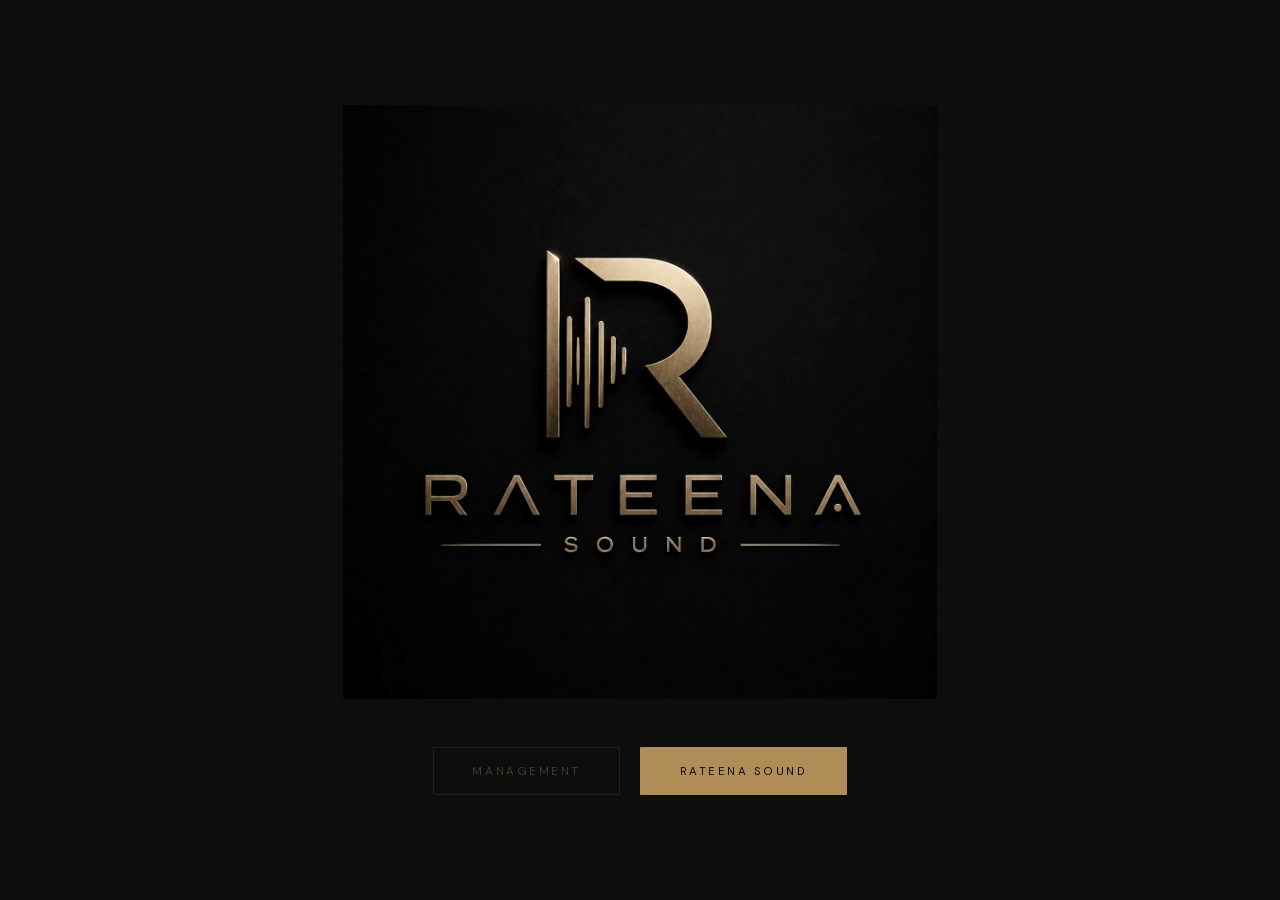
==== commit 030bdeff: "Add files via upload" ====
--- a/index.html
+++ b/index.html
@@ -496,4 +496,5496 @@
   .iso-header .title { font-size: clamp(1.9rem, 3vw, 2.5rem); margin-bottom: 0.35rem; }
   .iso-lede { color: var(--muted); max-width: 52ch; font-size: 0.92rem; }
   .iso-body {
-    flex: 1; display: grid; grid-template-columns: 260px 1
+    flex: 1; display: grid; grid-template-columns: 260px 1fr; gap: 1.5rem; min-height: 0;
+  }
+  .plates {
+    display: flex; flex-direction: column; gap: 0.35rem;
+    overflow-y: auto; padding-right: 0.5rem;
+  }
+  .plate {
+    text-align: left; padding: 0.85rem 1rem; border: 1px solid transparent;
+    border-radius: 2px; transition: all 0.45s var(--ease);
+    display: flex; gap: 0.85rem; align-items: baseline;
+  }
+  .plate:hover { background: rgba(243,239,230,0.04); border-color: rgba(176,141,87,0.2); }
+  .plate.active { background: var(--paper); color: var(--near-black); border-color: var(--paper); }
+  .plate .roman {
+    font-family: "Cormorant Garamond", Georgia, serif; font-size: 0.95rem;
+    color: var(--brass); min-width: 1.4rem; letter-spacing: 0.05em;
+  }
+  .plate .pname { font-size: 0.82rem; letter-spacing: 0.04em; font-weight: 400; }
+  .iso-canvas {
+    background: var(--paper); border-radius: 2px; padding: 2rem 2.25rem;
+    display: flex; flex-direction: column; box-shadow: var(--panel-shadow);
+    min-height: 0; overflow: hidden;
+  }
+  .iso-canvas-title {
+    font-family: "Cormorant Garamond", Georgia, serif; font-size: 1.65rem;
+    color: var(--near-black); margin-bottom: 0.35rem; font-weight: 500;
+  }
+  .iso-caption {
+    font-size: 0.9rem; color: rgba(26,25,23,0.68); line-height: 1.6;
+    margin-bottom: 1.25rem; max-width: 58ch;
+  }
+  .diagram-area {
+    flex: 1; display: flex; align-items: center; justify-content: center;
+    min-height: 220px; position: relative;
+  }
+  .diagram-area svg { width: 100%; max-width: 640px; height: auto; max-height: 260px; }
+  .compare-bar {
+    display: flex; align-items: center; gap: 0.75rem;
+    margin-top: 1.25rem; padding-top: 1.15rem;
+    border-top: 1px solid rgba(26,25,23,0.1);
+  }
+  .compare-label {
+    font-size: 0.62rem; letter-spacing: 0.18em; text-transform: uppercase;
+    color: var(--muted-dark); margin-right: 0.25rem;
+  }
+  .compare-btn {
+    padding: 0.45rem 0.95rem; font-size: 0.72rem; letter-spacing: 0.06em;
+    border: 1px solid rgba(26,25,23,0.18); border-radius: 100px; color: var(--near-black);
+    transition: all 0.4s var(--ease);
+  }
+  .compare-btn:hover { border-color: var(--brass); }
+  .compare-btn.active { background: var(--near-black); color: var(--paper); border-color: var(--near-black); }
+  .iso-legend {
+    display: flex; flex-wrap: wrap; gap: 0.85rem 1.35rem; align-items: center;
+    margin-top: 0.85rem; padding: 0.55rem 0.85rem;
+    border: 1px solid rgba(176,141,87,0.22); border-radius: 2px;
+    background: rgba(243,239,230,0.03); max-width: 640px;
+  }
+  .iso-legend .leg {
+    display: inline-flex; align-items: center; gap: 0.45rem;
+    font-size: 0.62rem; letter-spacing: 0.1em; text-transform: uppercase; color: var(--muted);
+  }
+  .iso-legend .swatch { width: 18px; height: 10px; flex-shrink: 0; }
+  .diagram-wrap {
+    width: 100%; display: flex; flex-direction: column; align-items: center; gap: 0.65rem;
+  }
+  .diagram-wrap.compare-duo {
+    flex-direction: row; flex-wrap: wrap; justify-content: center; align-items: stretch; gap: 1rem;
+  }
+  .diagram-pane {
+    flex: 1 1 240px; max-width: 320px; display: flex; flex-direction: column;
+    align-items: center; gap: 0.4rem;
+  }
+  .diagram-pane .pane-label {
+    font-family: "Cormorant Garamond", Georgia, serif; font-size: 0.95rem;
+    color: var(--near-black); letter-spacing: 0.02em;
+  }
+  .path-note {
+    font-size: 0.72rem; color: rgba(26,25,23,0.58); line-height: 1.45;
+    text-align: center; max-width: 52ch; font-style: italic;
+  }
+  .diagram-pane svg { max-width: 100%; max-height: 200px; }
+  .whisper {
+    padding: 0.65rem 2.5rem; font-size: 0.62rem; letter-spacing: 0.14em;
+    text-transform: uppercase; color: rgba(232,228,220,0.28);
+    border-top: 1px solid rgba(176,141,87,0.1); flex-shrink: 0;
+  }
+  @media (max-width: 1100px) {
+    .chapter .label { display: none; }
+    .chapter { padding: 0.5rem 0.65rem; }
+    .chapter.active::after { left: 0.55rem; right: 0.55rem; }
+  }
+  @media (max-width: 900px) {
+    .prologue { grid-template-columns: 1fr; }
+    .tonal { display: none; }
+    .suite-plan-row { grid-template-columns: 1fr; min-height: auto; }
+    .side-panel {
+      max-height: 280px; border-left: none; border-top: 1px solid rgba(20,20,22,0.08);
+    }
+    .iso-body { grid-template-columns: 1fr; }
+    .plates { flex-direction: row; flex-wrap: wrap; overflow: visible; }
+    .rail { padding: 1rem 1.25rem; flex-wrap: wrap; gap: 0.75rem; }
+    .prologue-copy, .suite-main, .isolation, .essay-inner { padding-left: 1.5rem; padding-right: 1.5rem; }
+    .work-types { grid-template-columns: 1fr; }
+    .building-grid { grid-template-columns: 1fr; }
+    .footprint-callout { grid-template-columns: 1fr; gap: 0.65rem; }
+  }
+  /* ── SUITE · image-led pages (Stage 1) ── */
+  .sx { padding: 1.6rem 2rem 2.5rem; }
+  .sx-head { display: flex; justify-content: space-between; align-items: flex-end; gap: 1.25rem; flex-wrap: wrap; margin-bottom: 0.9rem; }
+  .sx-head .title { font-size: clamp(1.7rem, 2.8vw, 2.25rem); margin-bottom: 0.2rem; }
+  .sx-controls { display: flex; gap: 0.6rem; flex-wrap: wrap; align-items: center; }
+  .sx-seg { display: flex; border: 1px solid var(--brass-dim); border-radius: 2px; overflow: hidden; }
+  .sx-seg button { padding: 0.6rem 0.95rem; font-size: 0.68rem; letter-spacing: 0.12em; text-transform: uppercase; color: var(--muted); transition: background .45s var(--ease), color .45s var(--ease); white-space: nowrap; min-height: 40px; }
+  .sx-seg button .pn { font-family: "Cormorant Garamond", Georgia, serif; font-size: 0.9rem; letter-spacing: 0.05em; color: var(--brass); margin-right: 0.35rem; }
+  .sx-seg button.active { background: var(--brass); color: var(--graphite); }
+  .sx-seg button.active .pn { color: var(--graphite); }
+  .sx-seg button:not(.active):hover { color: var(--off-white); background: var(--brass-soft); }
+  .sx-mute { display: inline-flex; align-items: center; gap: 0.45rem; padding: 0.6rem 0.85rem; min-height: 40px; border: 1px solid var(--brass-dim); border-radius: 2px; font-size: 0.68rem; letter-spacing: 0.12em; text-transform: uppercase; color: var(--muted); transition: color .4s var(--ease), border-color .4s var(--ease); }
+  .sx-mute svg { width: 16px; height: 16px; }
+  .sx-mute:hover { color: var(--off-white); border-color: var(--brass); }
+  .sx-mute[aria-pressed="true"] { color: var(--brass); }
+  .sx-hintbar { display: flex; align-items: center; gap: 0.55rem; font-size: 0.78rem; color: var(--muted); margin: 0.2rem 0 1.4rem; }
+  .sx-hintbar .dot { width: 6px; height: 6px; border-radius: 50%; background: var(--brass); animation: sxPulse 2.4s var(--ease) infinite; }
+  @keyframes sxPulse { 0%,100% { opacity: .35; transform: scale(.8); } 50% { opacity: 1; transform: scale(1.15); } }
+  .sx-page { display: none; }
+  .sx-page.active { display: block; animation: sxIn .7s var(--ease) both; }
+  @keyframes sxIn { from { opacity: 0; transform: translateY(10px); } to { opacity: 1; transform: none; } }
+  .sx-lede { font-family: "Cormorant Garamond", Georgia, serif; font-size: clamp(1.25rem, 2vw, 1.55rem); line-height: 1.35; color: var(--paper); max-width: 46ch; margin-bottom: 0.4rem; }
+  .sx-keys { display: flex; gap: 1.5rem; flex-wrap: wrap; margin: 0.6rem 0 1.5rem; }
+  .sx-key { border-left: 1px solid var(--brass); padding-left: 0.75rem; }
+  .sx-key b { display: block; font-family: "Cormorant Garamond", Georgia, serif; font-weight: 500; font-size: 1.45rem; color: var(--paper); line-height: 1.1; }
+  .sx-key span { font-size: 0.66rem; letter-spacing: 0.16em; text-transform: uppercase; color: var(--muted); }
+  .sx-grid { display: grid; grid-template-columns: repeat(2, minmax(0, 1fr)); gap: 1.35rem; }
+  .sx-card { display: flex; flex-direction: column; border-radius: 3px; overflow: hidden; transition: box-shadow .6s var(--ease), transform .6s var(--ease); }
+  .sx-fig { position: relative; display: block; width: 100%; aspect-ratio: 400 / 240; padding: 0; cursor: pointer; -webkit-tap-highlight-color: transparent; touch-action: manipulation; }
+  .sx-fig svg { display: block; width: 100%; height: 100%; }
+  .sx-fig:focus-visible { outline: 1px solid var(--brass); outline-offset: -4px; }
+  .sx-hint { position: absolute; right: 10px; top: 9px; display: inline-flex; align-items: center; gap: 0.35rem; font-size: 0.6rem; letter-spacing: 0.14em; text-transform: uppercase; padding: 0.3rem 0.55rem; border-radius: 100px; pointer-events: none; transition: opacity .5s var(--ease); }
+  .sx-hint svg { width: 11px; height: 11px; }
+  .sx-card.playing .sx-hint { opacity: 0; }
+  .sx-cap { padding: 0.95rem 1.1rem 1.1rem; flex: 1; }
+  .sx-cap h3 { font-family: "Cormorant Garamond", Georgia, serif; font-weight: 500; font-size: 1.28rem; line-height: 1.2; margin-bottom: 0.3rem; }
+  .sx-cap h3 .n { font-size: 0.8rem; letter-spacing: 0.12em; color: var(--brass); margin-right: 0.45rem; }
+  .sx-cap p { font-size: 0.86rem; line-height: 1.55; }
+  .sx-ab { position: absolute; left: 10px; top: 9px; display: inline-flex; gap: 0.3rem; font-size: 0.6rem; letter-spacing: 0.12em; text-transform: uppercase; z-index: 2; }
+  .sx-ab span { padding: 0.28rem 0.6rem; border-radius: 100px; border: 1px solid currentColor; opacity: 0.5; cursor: pointer; transition: all .35s var(--ease); }
+  .sx-ab span.on { opacity: 1; background: var(--brass); border-color: var(--brass); color: #fff; transform: scale(1.06); }
+  .sx-data { margin-top: 6px; border-radius: 6px; overflow: hidden; } .sx-data canvas { display: block; width: 100%; aspect-ratio: 8 / 3; }
+  .v-sketch .sx-data { background: #fbf6ec; border: 1px solid rgba(109,83,48,.25); } .v-graphic .sx-data { background: rgba(255,255,255,.03); border: 1px solid rgba(176,141,87,.25); }
+  .v-sketch .sx-ab { color: #6d5330; } .v-graphic .sx-ab { color: var(--brass); }
+  .sx-cap .hear { margin-top: 0.45rem; font-size: 0.76rem; line-height: 1.45; font-style: italic; color: var(--brass); }
+  .sx-cap .state { margin-top: 0.4rem; font-size: 0.72rem; letter-spacing: 0.1em; text-transform: uppercase; color: var(--brass); }
+  .sx-next { margin-top: 1.8rem; display: flex; justify-content: flex-end; gap: 0.75rem; }
+  .sx-next button { padding: 0.75rem 1.2rem; border: 1px solid var(--brass-dim); color: var(--paper); font-size: 0.72rem; letter-spacing: 0.14em; text-transform: uppercase; transition: background .4s var(--ease), color .4s var(--ease); }
+  .sx-next button:hover { background: var(--brass); color: var(--graphite); }
+  .sx-planhead { margin: 2.2rem 0 0.8rem; display: flex; justify-content: space-between; align-items: flex-end; gap: 1rem; flex-wrap: wrap; }
+  .sx-planhead h3 { font-family: "Cormorant Garamond", Georgia, serif; font-weight: 400; font-size: 1.5rem; color: var(--paper); }
+  .sx .suite-plan-row { min-height: 440px; border-radius: 3px; overflow: hidden; }
+  .sx .suite-main { padding: 0; }
+
+  /* shared SVG grammar */
+  .sx-fig .l { fill: none; stroke: var(--ink); stroke-width: 1.3; stroke-linecap: round; stroke-linejoin: round; }
+  .sx-fig .l.t { stroke-width: 0.8; }
+  .sx-fig .l.k { stroke-width: 2.6; }
+  .sx-fig .l.d { stroke-width: 0.8; stroke-dasharray: 3 4; opacity: 0.5; }
+  .sx-fig .pf { fill: var(--ink); stroke: none; }
+  .sx-fig .w { fill: var(--wash); stroke: none; }
+  .sx-fig .l.w { stroke: var(--ink); }
+  .sx-fig .pref { stroke-dasharray: 5 4; }
+  .sx-fig .gl { fill: var(--glass); stroke: var(--fx); stroke-width: 0.8; }
+  .sx-fig .lbl { font-family: "DM Sans", sans-serif; font-size: 10.5px; letter-spacing: 0.08em; fill: var(--ink); fill-opacity: 0.8; }
+  .sx-fig .lbl.big { font-family: "Cormorant Garamond", Georgia, serif; font-size: 20px; letter-spacing: 0.02em; fill-opacity: 1; }
+  .sx-fig .fx .f { fill: none; stroke: var(--fx); stroke-width: 1.6; stroke-linecap: round; stroke-linejoin: round; }
+  .sx-fig .fx .ff { fill: var(--fx); stroke: none; }
+
+  /* Variant A · sketch (ink pen on cream paper) */
+  .v-sketch .sx-card { background: #f3efe6; color: var(--near-black); box-shadow: 0 18px 44px rgba(0,0,0,0.32); }
+  .v-sketch .sx-fig { --ink: #1f1d1a; --wash: rgba(176,141,87,0.24); --fx: #9a7440; --glass: rgba(176,141,87,0.18);
+    background:
+      radial-gradient(ellipse 90% 80% at 50% 45%, rgba(255,252,244,0.65), transparent 70%),
+      url("data:image/svg+xml,%3Csvg xmlns='http://www.w3.org/2000/svg' width='180' height='180'%3E%3Cfilter id='n'%3E%3CfeTurbulence type='fractalNoise' baseFrequency='0.85' numOctaves='3' stitchTiles='stitch'/%3E%3CfeColorMatrix values='0 0 0 0 0.45 0 0 0 0 0.38 0 0 0 0 0.28 0 0 0 0.09 0'/%3E%3C/filter%3E%3Crect width='180' height='180' filter='url(%23n)'/%3E%3C/svg%3E"),
+      #efe9dc; }
+  .v-sketch .sx-fig .base { filter: url(#sx-pen); }
+  .v-sketch .sx-fig .dbl { filter: url(#sx-pen2); opacity: 0.32; }
+  .v-sketch .sx-fig .h { fill: url(#sx-hatch); stroke: none; }
+  .v-sketch .sx-fig .s { fill: url(#sx-xhatch); stroke: var(--ink); stroke-width: 0.9; }
+  .v-sketch .sx-fig .w { fill: url(#sx-wash); }
+  .v-sketch .sx-fig .gf { display: none; }
+  .v-sketch .sx-hint { background: rgba(31,29,26,0.07); color: #6d5330; }
+  .v-sketch .sx-cap h3 { color: var(--near-black); }
+  .v-sketch .sx-cap p { color: rgba(26,25,23,0.72); }
+  .v-sketch .sx-card.playing { box-shadow: 0 18px 44px rgba(0,0,0,0.32), 0 0 0 1px rgba(176,141,87,0.7); }
+
+  /* Variant B · graphic (crisp flat vector) */
+  .v-graphic .sx-card { background: #1c1c1f; color: var(--off-white); border: 1px solid rgba(176,141,87,0.16); }
+  .v-graphic .sx-fig { --ink: #e8e4dc; --wash: rgba(176,141,87,0.16); --fx: #d0ad72; --glass: rgba(176,141,87,0.28);
+    background: linear-gradient(180deg, #202024 0%, #18181b 100%); }
+  .v-graphic .sx-fig .dbl, .v-graphic .sx-fig .sk { display: none; }
+  .v-graphic .sx-fig .l { stroke-width: 1.4; opacity: 0.92; }
+  .v-graphic .sx-fig .l.t { stroke-width: 0.9; opacity: 0.7; }
+  .v-graphic .sx-fig .h { fill: rgba(232,228,220,0.06); stroke: none; }
+  .v-graphic .sx-fig .s { fill: #3b3934; stroke: none; }
+  .v-graphic .sx-fig .gf { fill: rgba(232,228,220,0.035); stroke: none; }
+  .v-graphic .sx-hint { background: rgba(176,141,87,0.14); color: var(--brass); }
+  .v-graphic .sx-cap h3 { color: var(--paper); }
+  .v-graphic .sx-cap p { color: var(--muted); }
+  .v-graphic .sx-card.playing { border-color: rgba(176,141,87,0.6); }
+
+  @media (max-width: 760px) {
+    .sx { padding: 1.25rem 1.1rem 2rem; }
+    .sx-grid { grid-template-columns: 1fr; }
+  }
+  @media (prefers-reduced-motion: reduce) { .sx-page.active { animation: none; } .sx-hintbar .dot { animation: none; } }
+
+  /* ══ RATEENA SOUND merge (12 Nov 2026) — reimplemented in the Cairo visual language ══ */
+  /* Opening page: the official logo alone */
+  .opening { position: fixed; inset: 0; z-index: 100; background: #0d0d0d; display: flex; align-items: center; justify-content: center; cursor: pointer; outline: none; }
+  .opening[hidden] { display: none; }
+  .opening img { width: min(66vmin, 600px); height: auto; display: block; user-select: none; -webkit-user-drag: none; pointer-events: none; }
+  .opening .op-hint { position: absolute; left: 0; right: 0; bottom: 2.1rem; text-align: center; font-size: 0.58rem; letter-spacing: 0.34em; text-transform: uppercase; color: rgba(176,141,87,0.5); }
+  .opening:focus-visible .op-hint { color: var(--brass); }
+
+  /* Evidence tags */
+  .tag { display: inline-block; font-size: 0.58rem; letter-spacing: 0.14em; text-transform: uppercase; padding: 0.2rem 0.55rem; border-radius: 100px; border: 1px solid currentColor; line-height: 1.4; white-space: nowrap; }
+  .tag.proposed { color: var(--brass); }
+  .tag.calculated { color: #8fb0c8; }
+  .tag.pending { color: var(--muted); }
+  .on-paper .tag.calculated, .side-panel .tag.calculated, .cp-wrap .tag.calculated { color: #4f6f8c; }
+  .on-paper .tag.pending, .side-panel .tag.pending { color: var(--muted-dark); }
+  .tag.illustrative { color: var(--muted); border-style: dashed; }
+
+  /* Suite keys note */
+  .sx-refnote { font-size: 0.76rem; color: var(--muted); max-width: 72ch; margin: -0.6rem 0 1.4rem; line-height: 1.5; }
+  .sx-refnote b { color: var(--off-white); font-weight: 400; }
+
+  /* Current programme (Suite page 2) */
+  .cp { margin-top: 2.4rem; border-top: 1px solid rgba(176,141,87,0.18); padding-top: 2rem; }
+  .cp-h { font-family: "Cormorant Garamond", Georgia, serif; font-weight: 400; font-size: clamp(1.6rem, 2.6vw, 2.1rem); color: var(--paper); line-height: 1.15; margin-bottom: 0.4rem; }
+  .cp-lede { color: var(--muted); max-width: 62ch; font-size: 0.9rem; margin-bottom: 1.4rem; }
+  .cp-brief { display: grid; grid-template-columns: repeat(2, minmax(0, 1fr)); gap: 1px; background: rgba(176,141,87,0.16); border: 1px solid rgba(176,141,87,0.16); border-radius: 2px; }
+  .cp-brief article { background: #18181b; padding: 1.35rem 1.4rem 1.3rem; display: flex; flex-direction: column; gap: 0.55rem; }
+  .cp-brief article.wide { grid-column: 1 / -1; }
+  .cp-brief .rn { font-family: "Cormorant Garamond", Georgia, serif; color: var(--brass); font-size: 0.95rem; letter-spacing: 0.06em; }
+  .cp-brief h4 { font-family: "Cormorant Garamond", Georgia, serif; font-weight: 500; font-size: 1.3rem; color: var(--paper); line-height: 1.2; }
+  .cp-brief p { font-size: 0.86rem; color: rgba(232,228,220,0.72); line-height: 1.6; max-width: 70ch; }
+  .cp-brief .fig { font-family: "Cormorant Garamond", Georgia, serif; font-size: 1.45rem; color: var(--paper); }
+  .cp-brief .fig small { display: block; font-family: "DM Sans", sans-serif; font-size: 0.7rem; color: var(--muted); letter-spacing: 0.04em; margin-top: 0.15rem; }
+  .cp-brief .tag { align-self: flex-start; margin-top: auto; }
+  .cp-table-wrap { margin-top: 1.6rem; overflow-x: auto; background: var(--paper); color: var(--near-black); border-radius: 2px; box-shadow: var(--panel-shadow); }
+  .cp-table { width: 100%; border-collapse: collapse; font-size: 0.82rem; min-width: 560px; }
+  .cp-table th, .cp-table td { text-align: left; padding: 0.6rem 0.9rem; border-bottom: 1px solid rgba(26,25,23,0.09); }
+  .cp-table th { font-size: 0.6rem; letter-spacing: 0.16em; text-transform: uppercase; color: var(--muted-dark); font-weight: 400; }
+  .cp-table td.n { font-family: "Cormorant Garamond", Georgia, serif; font-size: 1.05rem; white-space: nowrap; }
+  .cp-table tfoot td { border-bottom: none; font-weight: 400; }
+  .cp-table caption { caption-side: bottom; text-align: left; padding: 0.6rem 0.9rem 0.8rem; font-size: 0.72rem; color: var(--muted-dark); }
+  .cp-layers { display: flex; border: 1px solid var(--brass-dim); border-radius: 2px; overflow: hidden; }
+  .cp-layers button { padding: 0.55rem 0.9rem; font-size: 0.66rem; letter-spacing: 0.12em; text-transform: uppercase; color: var(--muted); min-height: 38px; transition: background .4s var(--ease), color .4s var(--ease); }
+  .cp-layers button[aria-pressed="true"] { background: var(--brass-soft); color: var(--paper); }
+  .sx .cp-row { grid-template-columns: minmax(0, 1fr) 340px; min-height: 0; }
+  .cp-wrap { min-width: 0; }
+  .cp-scroll { overflow-x: auto; overflow-y: hidden; -webkit-overflow-scrolling: touch; }
+  .cp-svg { display: block; width: 100%; height: auto; max-height: 860px; min-width: 300px; }
+  .cp-svg .wall { fill: #d9d0bc; }
+  .cp-svg .cp-room rect.fl { fill: #f7f3eb; stroke: #b9ae97; stroke-width: 0.025; transition: fill .45s var(--ease); }
+  .cp-svg .cp-room { cursor: pointer; outline: none; }
+  .cp-svg .cp-room:hover rect.fl { fill: #efe6d4; }
+  .cp-svg .cp-room.selected rect.fl { fill: #e6dac0; stroke: var(--brass); stroke-width: 0.06; }
+  .cp-svg .cp-room:focus-visible rect.fl { stroke: var(--brass); stroke-width: 0.08; }
+  .cp-svg text { font-family: "DM Sans", sans-serif; fill: var(--near-black); pointer-events: none; }
+  .cp-svg .nm { font-size: 0.34px; letter-spacing: 0.03px; text-anchor: middle; text-transform: uppercase; }
+  .cp-svg .ar { font-size: 0.26px; fill: rgba(26,25,23,0.6); text-anchor: middle; }
+  .cp-svg .dim path { fill: none; stroke: rgba(26,25,23,0.45); stroke-width: 0.018; }
+  .cp-svg .dim text { font-size: 0.24px; fill: rgba(26,25,23,0.6); text-anchor: middle; }
+  .cp-svg .obj, .cp-svg .door, .cp-svg .note, .cp-svg .scale { pointer-events: none; }
+  .cp-svg .obj { fill: none; stroke: #9a7440; stroke-width: 0.03; }
+  .cp-svg .obj .bd { stroke-dasharray: 0.08 0.07; stroke-opacity: 0.5; }
+  .cp-svg .door { fill: none; stroke: rgba(26,25,23,0.6); stroke-width: 0.025; }
+  .cp-svg .door .cut { stroke: #f3efe6; }
+  .cp-svg .glz .cut { fill: #f3efe6; }
+  .cp-svg .glz .pane { stroke: #4f6f8c; stroke-width: 0.035; fill: none; }
+  .cp-svg .note { font-size: 0.24px; fill: rgba(26,25,23,0.55); letter-spacing: 0.03px; }
+  .cp-svg .scale rect { stroke: rgba(26,25,23,0.6); stroke-width: 0.02; }
+  .cp-svg .scale text { font-size: 0.25px; text-anchor: middle; fill: rgba(26,25,23,0.7); }
+  .cp-svg.no-objects .obj, .cp-svg.no-dims .dim, .cp-svg.no-glazing .glz { display: none; }
+  .cp-legend { display: flex; flex-wrap: wrap; gap: 0.5rem 1.2rem; margin-top: 0.75rem; font-size: 0.66rem; color: var(--muted-dark); letter-spacing: 0.04em; }
+  .cp-legend i { display: inline-block; width: 18px; height: 7px; margin-right: 0.4rem; vertical-align: middle; border-top: 1.5px solid #4f6f8c; border-bottom: 1.5px solid #4f6f8c; }
+  .cp-legend i.wz { border: none; background: #d9d0bc; }
+  .cp-legend i.ob { border: 1px dashed #9a7440; height: 9px; }
+  /* room panel */
+  .cp-panel { padding: 1.6rem 1.4rem; }
+  .cp-tabs { display: flex; flex-wrap: wrap; gap: 0.3rem; margin: 0.2rem 0 1.1rem; }
+  .cp-tabs button { font-size: 0.6rem; letter-spacing: 0.1em; text-transform: uppercase; padding: 0.38rem 0.6rem; border: 1px solid rgba(26,25,23,0.16); border-radius: 100px; color: rgba(26,25,23,0.72); transition: all .35s var(--ease); min-height: 30px; }
+  .cp-tabs button:hover { border-color: var(--brass); }
+  .cp-tabs button[aria-selected="true"] { background: var(--near-black); color: var(--paper); border-color: var(--near-black); }
+  .cp-panel h4 { font-family: "Cormorant Garamond", Georgia, serif; font-size: 1.2rem; font-weight: 500; margin: 0.2rem 0 0.5rem; }
+  .cp-panel p, .cp-panel li { font-size: 0.84rem; color: rgba(26,25,23,0.74); line-height: 1.6; }
+  .cp-panel p + p { margin-top: 0.6rem; }
+  .cp-panel ul { list-style: none; margin: 0.5rem 0; display: grid; gap: 0.4rem; }
+  .cp-panel li { padding-left: 0.9rem; position: relative; }
+  .cp-panel li::before { content: ""; position: absolute; left: 0; top: 0.62em; width: 4px; height: 4px; border-radius: 50%; background: var(--brass); }
+  .cp-panel .meta-grid { grid-template-columns: 1fr 1fr; }
+  .cp-panel .meta-item span { font-size: 1.05rem; }
+  .cp-panel .meta-item .tag { display: table; margin-top: 0.3rem; font-family: "DM Sans", sans-serif; font-size: 0.56rem; color: var(--brass); }
+  .cp-panel .meta-item .tag.calculated { color: #4f6f8c; }
+  .slot-btn[hidden] { display: none; }
+  .iso-model-board .tag.illustrative { color: var(--muted-dark); }
+  .cp-pending { margin-top: 0.9rem; padding: 0.7rem 0.85rem; border: 1px dashed rgba(26,25,23,0.22); border-radius: 2px; font-size: 0.78rem; color: var(--muted-dark); font-style: italic; }
+  .cp-link { margin-top: 0.9rem; display: inline-flex; gap: 0.4rem; align-items: center; font-size: 0.66rem; letter-spacing: 0.14em; text-transform: uppercase; color: var(--near-black); border: 1px solid var(--near-black); padding: 0.55rem 0.9rem; border-radius: 1px; transition: background .4s var(--ease), color .4s var(--ease); }
+  .cp-link:hover { background: var(--near-black); color: var(--paper); }
+  .cp-modes { width: 100%; border-collapse: collapse; margin: 0.4rem 0; font-size: 0.78rem; }
+  .cp-modes td, .cp-modes th { padding: 0.3rem 0.35rem; border-bottom: 1px solid rgba(26,25,23,0.08); text-align: right; }
+  .cp-modes th { text-align: left; font-weight: 400; color: var(--muted-dark); }
+  .cp-thumb { display: block; width: 100%; margin: 0.4rem 0 0.3rem; border: 1px solid rgba(26,25,23,0.12); border-radius: 2px; }
+  .cp-small { font-size: 0.72rem !important; color: var(--muted-dark) !important; }
+  .cp-concept { margin-top: 1.6rem; background: var(--paper); border-radius: 2px; padding: 1rem; box-shadow: var(--panel-shadow); }
+  .cp-concept img { display: block; width: 100%; height: auto; border-radius: 1px; }
+  .cp-concept figcaption { margin-top: 0.7rem; font-size: 0.76rem; color: var(--muted-dark); line-height: 1.5; }
+  .cp-concept figcaption b { font-family: "Cormorant Garamond", Georgia, serif; font-size: 1.05rem; color: var(--near-black); font-weight: 500; display: block; margin-bottom: 0.15rem; }
+  .cp-details { margin-top: 1rem; border: 1px solid rgba(176,141,87,0.2); border-radius: 2px; }
+  .cp-details > summary { cursor: pointer; padding: 0.85rem 1.1rem; font-size: 0.7rem; letter-spacing: 0.14em; text-transform: uppercase; color: var(--brass); list-style: none; }
+  .cp-details > summary::-webkit-details-marker { display: none; }
+  .cp-details > summary::after { content: "+"; float: right; color: var(--brass); }
+  .cp-details[open] > summary::after { content: "–"; }
+  .cp-details .cp-dbody { padding: 0 1.1rem 1.2rem; }
+  .cp-details ul { list-style: none; display: grid; gap: 0.55rem; }
+  .cp-details li { font-size: 0.82rem; color: rgba(232,228,220,0.7); line-height: 1.55; padding-left: 1rem; position: relative; max-width: 80ch; }
+  .cp-details li::before { content: "—"; position: absolute; left: 0; color: var(--brass); }
+  .cp-earlier .sx-planhead { margin-top: 0.4rem; }
+
+  /* Image slots */
+  .slot { border-radius: 2px; overflow: hidden; border: 1px solid rgba(26,25,23,0.12); background: #efe9dc; }
+  .slot-view { position: relative; aspect-ratio: 16 / 9; display: flex; flex-direction: column; align-items: center; justify-content: center; gap: 0.3rem; text-align: center; padding: 1rem;
+    background: repeating-linear-gradient(-38deg, transparent 0 9px, rgba(26,25,23,0.035) 9px 10px); }
+  .slot-view.drag { outline: 1px solid var(--brass); outline-offset: -6px; }
+  .slot-view img { position: absolute; inset: 0; width: 100%; height: 100%; object-fit: contain; background: #f7f3eb; }
+  .slot-ph { font-family: "Cormorant Garamond", Georgia, serif; font-size: 1.02rem; color: #6d5330; }
+  .slot-view small { font-size: 0.66rem; color: var(--muted-dark); }
+  .slot-bar { flex-wrap: wrap; display: flex; align-items: center; gap: 0.4rem; padding: 0.5rem 0.6rem; border-top: 1px solid rgba(26,25,23,0.1); background: #f7f3eb; }
+  .slot-bar .sl { flex: 1; font-size: 0.66rem; color: var(--muted-dark); overflow: hidden; text-overflow: ellipsis; white-space: nowrap; min-width: 0; }
+  .slot-btn { font-size: 0.6rem; letter-spacing: 0.12em; text-transform: uppercase; color: var(--near-black); border: 1px solid rgba(26,25,23,0.25); padding: 0.4rem 0.65rem; border-radius: 1px; cursor: pointer; white-space: nowrap; min-height: 30px; display: inline-flex; align-items: center; }
+  .slot-btn:hover, .slot-btn:focus-within { border-color: var(--brass); }
+  .slot-btn input { position: absolute; width: 1px; height: 1px; opacity: 0; pointer-events: none; }
+  .slot-err { font-size: 0.66rem; color: #a2442c; padding: 0 0.6rem 0.5rem; background: #f7f3eb; }
+
+  /* Isolation — construction model & techniques (below the six plates) */
+  .isolation { overflow-y: auto; overflow-x: hidden; -webkit-overflow-scrolling: touch; }
+  .isolation .iso-header, .isolation .iso-more { flex-shrink: 0; }
+  .isolation .iso-body { flex: 1 0 auto; min-height: 500px; }
+  .iso-jump { margin-left: 0.4rem; color: var(--brass); font-size: 0.78rem; border-bottom: 1px solid var(--brass-dim); }
+  .iso-jump:hover { border-color: var(--brass); }
+  .iso-more { margin-top: 3rem; padding-top: 2.2rem; border-top: 1px solid rgba(176,141,87,0.18); }
+  .iso-more > .title { font-size: clamp(1.7rem, 2.6vw, 2.2rem); }
+  .iso-model { margin-top: 1.4rem; display: grid; grid-template-columns: 260px minmax(0, 1fr); gap: 1.5rem; }
+  .iso-model .plates { overflow: visible; }
+  .iso-model .plate .pname { line-height: 1.35; }
+  .iso-model-board { background: var(--paper); color: var(--near-black); border-radius: 2px; padding: 1.6rem 1.8rem; box-shadow: var(--panel-shadow); min-width: 0; }
+  .iso-model-board svg { display: block; width: 100%; height: auto; max-height: 380px; }
+  .iso-model-board svg text { font-family: "DM Sans", sans-serif; font-size: 10px; letter-spacing: 0.14em; fill: rgba(26,25,23,0.65); }
+  .iso-model-exp { font-size: 0.9rem; color: rgba(26,25,23,0.75); line-height: 1.6; margin-top: 0.9rem; max-width: 64ch; }
+  .iso-model-exp b { font-family: "Cormorant Garamond", Georgia, serif; font-size: 1.15rem; font-weight: 500; color: var(--near-black); }
+  .iso-fine { font-size: 0.72rem; color: var(--muted-dark); line-height: 1.5; margin-top: 0.7rem; max-width: 80ch; }
+  .iso-topics { margin-top: 2rem; display: grid; grid-template-columns: repeat(2, minmax(0, 1fr)); gap: 1.2rem; }
+  .iso-topic { min-width: 0; background: var(--paper); color: var(--near-black); border-radius: 2px; padding: 1.3rem 1.4rem 1.4rem; display: flex; flex-direction: column; gap: 0.6rem; }
+  .iso-topic .roman { font-family: "Cormorant Garamond", Georgia, serif; color: var(--brass); font-size: 0.95rem; }
+  .iso-topic h4 { font-family: "Cormorant Garamond", Georgia, serif; font-size: 1.35rem; font-weight: 500; line-height: 1.2; }
+  .iso-topic p { font-size: 0.86rem; color: rgba(26,25,23,0.72); line-height: 1.6; }
+  .iso-topic .slot { margin-top: auto; }
+  .iso-assembly { margin-top: 1.6rem; display: grid; grid-template-columns: repeat(3, minmax(0, 1fr)); gap: 1px; background: rgba(176,141,87,0.16); border: 1px solid rgba(176,141,87,0.16); }
+  .iso-assembly div { background: #18181b; padding: 1.1rem 1.2rem; }
+  .iso-assembly h5 { font-family: "Cormorant Garamond", Georgia, serif; font-size: 1.1rem; font-weight: 500; color: var(--paper); margin-bottom: 0.4rem; }
+  .iso-assembly p { font-size: 0.8rem; color: rgba(232,228,220,0.68); line-height: 1.55; }
+  .iso-assembly p.pend { margin-top: 0.5rem; color: var(--muted); font-style: italic; }
+  .iso-more .iso-next { margin: 2rem 0 0.5rem; display: flex; justify-content: flex-end; }
+
+  /* 04 Acoustics */
+  .acoustics { background: var(--graphite); }
+  .ac-inner { padding: 2rem 2.5rem 3.5rem; }
+  .ac-inner > .title { font-size: clamp(1.9rem, 3vw, 2.5rem); }
+  .ac-topics { margin: 1.6rem 0 2.4rem; display: grid; grid-template-columns: repeat(3, minmax(0, 1fr)); gap: 1.1rem; }
+  .ac-topic { background: var(--paper); color: var(--near-black); border-radius: 2px; padding: 1.2rem 1.3rem; }
+  .ac-topic .roman { font-family: "Cormorant Garamond", Georgia, serif; color: var(--brass); font-size: 0.95rem; }
+  .ac-topic h4 { font-family: "Cormorant Garamond", Georgia, serif; font-size: 1.3rem; font-weight: 500; margin: 0.15rem 0 0.4rem; }
+  .ac-topic p { font-size: 0.85rem; color: rgba(26,25,23,0.72); line-height: 1.6; }
+  .cube-head { display: flex; justify-content: space-between; align-items: flex-end; gap: 1rem; flex-wrap: wrap; margin-bottom: 1rem; }
+  .cube-head h3 { font-family: "Cormorant Garamond", Georgia, serif; font-weight: 400; font-size: clamp(1.5rem, 2.4vw, 1.9rem); color: var(--paper); }
+  .cube-head .eyebrow { margin-bottom: 0.5rem; }
+  .cube-btns { display: flex; gap: 0.5rem; }
+  .cube-btns button { padding: 0.6rem 1rem; min-height: 40px; border: 1px solid var(--brass-dim); color: var(--paper); font-size: 0.66rem; letter-spacing: 0.14em; text-transform: uppercase; border-radius: 1px; transition: background .4s var(--ease), color .4s var(--ease); }
+  .cube-btns button:hover { background: var(--brass); color: var(--graphite); }
+  .cube-slider { display: grid; gap: 0.3rem; }
+  .cube-slider span { display: flex; justify-content: space-between; font-size: 0.66rem; letter-spacing: 0.14em; text-transform: uppercase; color: var(--muted); }
+  .cube-slider b { font-family: "Cormorant Garamond", Georgia, serif; font-size: 1.1rem; letter-spacing: 0.02em; color: var(--paper); font-weight: 500; text-transform: none; }
+  .cube-slider input { width: 100%; accent-color: #b08d57; min-height: 28px; }
+  .cube-note { font-size: 0.72rem; color: var(--muted); line-height: 1.5; }
+  .ac-inner .essay-continue { margin-top: 2.4rem; display: flex; justify-content: space-between; gap: 0.8rem; flex-wrap: wrap; }
+
+  /* Room acoustics simulation (spec t69u) */
+  .ras-layout { display: grid; grid-template-columns: minmax(0, 1.45fr) minmax(280px, 1fr); gap: 1.4rem; }
+  .ras-stage { align-self: start; position: relative; background: #000; border: 1px solid rgba(79,179,255,0.18); border-radius: 2px; min-width: 0; }
+  .ras-stage canvas { display: block; width: 100%; aspect-ratio: 4 / 3; cursor: grab; touch-action: none; }
+  .ras-stage canvas:active { cursor: grabbing; }
+  .ras-hint { position: absolute; left: 0.8rem; bottom: 0.6rem; font-size: 0.6rem; letter-spacing: 0.12em; text-transform: uppercase; color: rgba(232,228,220,0.4); pointer-events: none; }
+  .ras-fallback { position: absolute; inset: 0; display: flex; align-items: center; justify-content: center; padding: 2rem; text-align: center; color: var(--muted); font-size: 0.85rem; }
+  .ras-fallback[hidden] { display: none; }
+  .ras-panel { display: flex; flex-direction: column; gap: 0.85rem; min-width: 0; }
+  .ras-modes { display: grid; grid-template-columns: repeat(3, minmax(0, 1fr)); gap: 0.3rem; }
+  .ras-modes button { padding: 0.45rem 0.3rem; min-height: 44px; border: 1px solid rgba(232,228,220,0.12); border-radius: 1px; color: var(--off-white); text-align: center; line-height: 1.2; transition: border-color .3s var(--ease), background .3s var(--ease); }
+  .ras-modes button small { display: block; font-size: 0.56rem; letter-spacing: 0.14em; text-transform: uppercase; color: var(--muted); }
+  .ras-modes button b { font-family: "Cormorant Garamond", Georgia, serif; font-weight: 500; font-size: 1.02rem; }
+  .ras-modes button em { display: block; font-style: normal; font-size: 0.56rem; color: #d98c6a; letter-spacing: 0.06em; }
+  .ras-modes button:hover { border-color: var(--brass-dim); }
+  .ras-modes button[aria-pressed="true"] { background: rgba(176,141,87,0.18); border-color: var(--brass); }
+  .ras-read { border: 1px solid rgba(176,141,87,0.25); border-radius: 2px; padding: 0.8rem 0.95rem; background: rgba(243,239,230,0.03); font-size: 0.78rem; color: var(--muted); display: grid; gap: 0.4rem; }
+  .ras-read .big { font-family: "Cormorant Garamond", Georgia, serif; font-size: 1.4rem; color: var(--paper); line-height: 1.1; }
+  .ras-read b { color: var(--off-white); font-weight: 400; }
+  .ras-bar { height: 4px; background: rgba(232,228,220,0.1); border-radius: 2px; overflow: hidden; }
+  .ras-bar i { display: block; height: 100%; background: linear-gradient(90deg, #4fb3ff, #d0ad72); }
+  .ras-snap { justify-self: start; padding: 0.45rem 0.8rem; min-height: 36px; border: 1px solid var(--brass-dim); color: var(--paper); font-size: 0.62rem; letter-spacing: 0.14em; text-transform: uppercase; border-radius: 1px; }
+  .ras-snap:hover { background: var(--brass); color: var(--graphite); }
+  .ras-layers { display: flex; flex-wrap: wrap; gap: 0.35rem; }
+  .ras-layers button { display: inline-flex; align-items: center; gap: 0.45rem; padding: 0.45rem 0.75rem; min-height: 38px; border: 1px solid rgba(232,228,220,0.14); border-radius: 100px; font-size: 0.62rem; letter-spacing: 0.1em; text-transform: uppercase; color: var(--muted); }
+  .ras-layers button[aria-pressed="true"] { color: var(--paper); border-color: rgba(232,228,220,0.4); }
+  .ras-layers i { width: 9px; height: 9px; border-radius: 50%; }
+  .ras-layers .lw { background: #9fd3ff; } .ras-layers .la { background: #ff4a3a; box-shadow: 0 0 6px #ff4a3a; } .ras-layers .ln { background: #3d8bff; box-shadow: 0 0 6px #3d8bff; }
+  .ras-layers button[aria-pressed="false"] i { opacity: 0.25; box-shadow: none; }
+  .ras-note { margin-top: 1.1rem; font-family: "Cormorant Garamond", Georgia, serif; font-size: 1.15rem; color: var(--paper); max-width: 70ch; line-height: 1.4; }
+  .ras .cube-note { margin-top: 0.5rem; }
+  .ras .cube-note .tag.illustrative { white-space: normal; display: inline; line-height: 1.9; }
+  @media (max-width: 1100px) { .ras-layout { grid-template-columns: 1fr; } }
+  @media (max-width: 1100px) {
+    .sx .cp-row { grid-template-columns: minmax(0, 1fr) 300px; }
+  }
+  @media (max-width: 900px) {
+    .sx .cp-row { grid-template-columns: 1fr; }
+    .cp-panel.side-panel { max-height: none; }
+    .iso-model { grid-template-columns: 1fr; }
+    .iso-model .plates { flex-direction: row; flex-wrap: wrap; }
+    .ac-topics { grid-template-columns: 1fr; }
+    .ac-inner { padding-left: 1.5rem; padding-right: 1.5rem; }
+    .iso-assembly { grid-template-columns: 1fr; }
+  }
+  @media (max-width: 760px) {
+    .cp-brief { grid-template-columns: 1fr; }
+    .iso-topics { grid-template-columns: 1fr; }
+    .cp-svg { min-width: 460px; }
+    .isolation .iso-body { min-height: 0; }
+    .ac-inner { padding: 1.4rem 1.1rem 2.5rem; }
+    .isolation { padding-left: 1.1rem; padding-right: 1.1rem; }
+  }
+.f3d { --f3d-brass: #b08d57; color: #e8e4dc; background: #141416; border: 1px solid rgba(176,141,87,0.35); border-radius: 2px; padding: 0.9rem; }
+.f3d button { font: inherit; cursor: pointer; border: 1px solid rgba(176,141,87,0.35); background: transparent; color: rgba(232,228,220,0.75); font-size: 0.66rem; letter-spacing: 0.12em; text-transform: uppercase; padding: 0.55rem 0.8rem; min-height: 40px; border-radius: 2px; transition: background .3s, color .3s; white-space: nowrap; }
+.f3d button:hover { color: #e8e4dc; background: rgba(176,141,87,0.15); }
+.f3d button.active, .f3d button[aria-pressed="true"] { background: var(--f3d-brass); color: #141416; border-color: var(--f3d-brass); }
+.f3d button:focus-visible, .f3d input:focus-visible, .f3d-cv:focus-visible { outline: 2px solid var(--f3d-brass); outline-offset: 2px; }
+.f3d-bar, .f3d-tools { display: flex; flex-wrap: wrap; gap: 0.5rem; align-items: center; justify-content: space-between; }
+.f3d-views, .f3d-togs { display: flex; flex-wrap: wrap; gap: 0.4rem; }
+.f3d-views .f3d-reset { margin-left: 0.4rem; border-style: dashed; }
+.f3d-stage { position: relative; margin: 0.75rem 0; aspect-ratio: 16 / 9.5; min-height: 340px; max-height: 78vh; background: #121213; overflow: hidden; border-radius: 2px; }
+.f3d-cv { position: absolute; inset: 0; width: 100%; height: 100%; display: block; touch-action: none; cursor: grab; }
+.f3d-cv:active { cursor: grabbing; }
+.f3d-labels { position: absolute; inset: 0; pointer-events: none; overflow: hidden; }
+.f3d-lab { position: absolute; left: 0; top: 0; white-space: nowrap; font-size: 0.62rem; letter-spacing: 0.12em; text-transform: uppercase; color: #f3efe6; background: rgba(20,20,22,0.72); border: 1px solid rgba(176,141,87,0.45); padding: 0.22rem 0.45rem; border-radius: 2px; }
+.f3d-dim { color: #d3ad6c; letter-spacing: 0.06em; text-transform: none; font-size: 0.72rem; }
+.f3d-tip { position: absolute; z-index: 2; max-width: 240px; background: rgba(20,20,22,0.94); border: 1px solid #b08d57; padding: 0.6rem 0.75rem; border-radius: 2px; pointer-events: none; display: flex; flex-direction: column; gap: 0.2rem; font-size: 0.78rem; line-height: 1.35; box-shadow: 0 12px 32px rgba(0,0,0,0.4); }
+.f3d-tip b { font-family: "Cormorant Garamond", Georgia, serif; font-weight: 500; font-size: 1.12rem; color: #f3efe6; }
+.f3d-tip span { color: rgba(232,228,220,0.75); }
+.f3d-tip em { align-self: flex-start; font-style: normal; font-size: 0.58rem; letter-spacing: 0.14em; text-transform: uppercase; color: #141416; background: #b08d57; padding: 0.12rem 0.4rem; margin-top: 0.2rem; }
+.f3d-tip.fixed { left: 0.6rem; right: 0.6rem; bottom: 2.4rem; top: auto; max-width: none; }
+.f3d-hint { position: absolute; left: 0.75rem; bottom: 0.55rem; margin: 0; font-size: 0.62rem; letter-spacing: 0.08em; color: rgba(232,228,220,0.5); pointer-events: none; right: 0.75rem; }
+.f3d-fallback { position: absolute; inset: 0; display: grid; place-items: center; margin: 0; padding: 2rem; text-align: center; color: rgba(232,228,220,0.7); }
+.f3d-fallback[hidden], .f3d-tip[hidden] { display: none; }
+.f3d-cut { display: flex; align-items: center; gap: 0.6rem; font-size: 0.66rem; letter-spacing: 0.12em; text-transform: uppercase; color: rgba(232,228,220,0.75); flex: 1 1 260px; min-width: 0; }
+.f3d-cut input { flex: 1; min-width: 80px; accent-color: #b08d57; height: 28px; }
+.f3d-cut output { font-family: "Cormorant Garamond", Georgia, serif; font-size: 1rem; letter-spacing: 0.02em; text-transform: none; color: #f3efe6; min-width: 3.6rem; text-align: right; }
+@media (max-width: 640px) {
+  .f3d { padding: 0.6rem; }
+  .f3d-stage { aspect-ratio: auto; height: 62vh; min-height: 320px; }
+  .f3d button { padding: 0.5rem 0.6rem; font-size: 0.6rem; letter-spacing: 0.08em; }
+  .f3d-hint { font-size: 0.56rem; }
+  .f3d-views .f3d-reset { margin-left: 0; }
+}
+.f3d-notes { margin-top: 0.9rem; border-top: 1px solid rgba(176,141,87,0.35); padding-top: 0.6rem; font-size: 0.82rem; line-height: 1.55; color: rgba(232,228,220,0.82); }
+.f3d-notes summary { cursor: pointer; font-size: 0.68rem; letter-spacing: 0.14em; text-transform: uppercase; color: #d3ad6c; padding: 0.4rem 0; }
+.f3d-notes summary span { color: rgba(232,228,220,0.5); letter-spacing: 0.06em; text-transform: none; }
+.f3d-notes ol { margin: 0.5rem 0 0; padding-left: 1.2rem; display: grid; gap: 0.35rem; }
+.f3d-notes b { color: #f3efe6; font-weight: 500; }
+@media (max-width: 640px) {
+  .sx-controls { flex-wrap: wrap; min-width: 0; max-width: 100%; }
+  .sx-seg[role="tablist"] { width: 100%; }
+  .sx-seg[role="tablist"] button { flex: 1 1 0; min-width: 0; white-space: normal; line-height: 1.25; padding: 0.5rem 0.45rem; text-align: center; }
+}
+
+.sx-p3-intro em{font-style:normal;color:var(--brass);}
+#sx-p3 .f3d-notes{color:inherit;}
+
+  /* New landing */
+  .landing-inner { display:flex; flex-direction:column; align-items:center; gap:3rem; }
+  .landing-logo { width:min(52vmin, 420px); height:auto; filter: contrast(1.1); }
+  .landing-buttons { display:flex; gap:1.25rem; }
+  .landing-btn {
+    border:1px solid rgba(176,141,87,0.45); color:var(--brass); background:transparent;
+    padding:0.95rem 2.4rem; font-size:0.72rem; letter-spacing:0.22em; text-transform:uppercase;
+    border-radius:1px; cursor:pointer; transition:all 0.3s;
+  }
+  .landing-btn:disabled { opacity:0.35; cursor:default; }
+  .landing-btn.primary, .landing-btn:not(:disabled):hover { background:var(--brass); color:#0d0d0d; }
+  /* Menu page */
+  .rateena-menu { background:#0d0d0d; color:var(--paper); padding:2rem; min-height:100vh; }
+  .menu-header { display:flex; align-items:center; gap:1rem; margin-bottom:3rem; }
+  .menu-logo { width:72px; height:auto; }
+  .menu-line { flex:1; height:1px; background:linear-gradient(90deg, var(--brass), transparent); }
+  .menu-cards { display:flex; flex-direction:column; gap:1.5rem; max-width:480px; margin:0 auto; }
+  .menu-card { background:#161616; border:1px solid rgba(176,141,87,0.2); border-radius:6px; overflow:hidden; }
+  .card-body { padding:1.25rem 1.4rem 1.5rem; }
+  .card-body h2 { font-family:"Cormorant Garamond",serif; font-size:1.55rem; font-weight:400; margin:0 0 0.6rem; color:var(--paper); }
+  .section-titles { list-style:none; padding:0; margin:0; font-size:0.85rem; color:var(--muted); }
+  .section-titles li { padding:0.25rem 0; border-bottom:1px solid rgba(176,141,87,0.12); }
+  .section-titles li:last-child { border:none; }
+
+</style>
+</head>
+<body>
+<div class="opening" id="opening" role="dialog" aria-label="RATEENA SOUND" style="display:flex; background:#0d0d0d;">
+  <div class="landing-inner">
+    <img src="assets/rateena-official.jpg" alt="RATEENA SOUND" class="landing-logo">
+    <div class="landing-buttons">
+      <button class="landing-btn" id="btn-management" disabled title="Coming soon">Management</button>
+      <button class="landing-btn primary" id="btn-rateena-sound">Rateena Sound</button>
+    </div>
+  </div>
+</div>
+<div class="app">
+  <nav class="rail" aria-label="Chapters">
+    <div class="rail-brand">CAPC · Study</div>
+    <div class="chapters">
+      <button class="chapter active" data-screen="prologue" aria-current="page">
+        <span class="num">00</span><span class="label">Prologue</span>
+      </button>
+      <button class="chapter" data-screen="framing">
+        <span class="num">01</span><span class="label">Framing</span>
+      </button>
+      <button class="chapter" data-screen="suite">
+        <span class="num">02</span><span class="label">Suite</span>
+      </button>
+      <button class="chapter" data-screen="isolation">
+        <span class="num">03</span><span class="label">Isolation</span>
+      </button>
+      <button class="chapter" data-screen="acoustics">
+        <span class="num">04</span><span class="label">Acoustics</span>
+      </button>
+      <button class="chapter" aria-disabled="true" tabindex="-1" title="Coming in later stages">
+        <span class="num">05</span><span class="label">Interior</span>
+      </button>
+      <button class="chapter" aria-disabled="true" tabindex="-1" title="Coming in later stages">
+        <span class="num">06</span><span class="label">Signal</span>
+      </button>
+      <button class="chapter" aria-disabled="true" tabindex="-1" title="Coming in later stages">
+        <span class="num">07</span><span class="label">Campus</span>
+      </button>
+      <button class="chapter" aria-disabled="true" tabindex="-1" title="Coming in later stages">
+        <span class="num">08</span><span class="label">Next</span>
+      </button>
+    </div>
+  </nav>
+
+  <div class="stage">
+    <section class="screen prologue active" id="screen-prologue" aria-label="Prologue">
+      <div class="tonal" aria-hidden="true">
+        <div class="tonal-ring"></div>
+        <div class="tonal-mark">I</div>
+      </div>
+      <div class="prologue-copy">
+        <p class="eyebrow">Phase 1 · Technical study</p>
+        <h1 class="title">Cairo Audio<br>Production Centre</h1>
+        <p class="chapter-tag">Framing the flagship</p>
+        <p class="lede">
+          A technical study for decision-makers: what “world-class and complete”
+          actually requires — starting with the flagship suite in Cairo, room by room.
+        </p>
+        <div class="chips">
+          <span class="chip">Flagship first</span>
+          <span class="chip">Plain language</span>
+          <span class="chip">No prices · no CapEx</span>
+        </div>
+        <button class="btn-begin" id="btn-begin">Begin</button>
+      </div>
+    </section>
+    <section class="screen rateena-menu" id="screen-rateena-menu" aria-label="Rateena Sound" hidden>
+      <header class="menu-header">
+        <img src="assets/rateena-official.jpg" alt="RATEENA SOUND" class="menu-logo">
+        <div class="menu-line"></div>
+      </header>
+      <div class="menu-cards">
+        <div class="menu-card">
+          <div class="card-photo" style="background: linear-gradient(135deg,#2a241c,#1a1612); height:180px; border-radius:4px 4px 0 0;"></div>
+          <div class="card-body">
+            <h2>Rateena Sound Centre</h2>
+            <ul class="section-titles">
+              <li>Framing</li>
+              <li>Suite</li>
+              <li>Isolation</li>
+              <li>Acoustics</li>
+              <li>Interior</li>
+              <li>Signal</li>
+              <li>Campus</li>
+            </ul>
+          </div>
+        </div>
+        <div class="menu-card" id="card-flagship" style="cursor:pointer;">
+          <div class="card-photo" style="background: linear-gradient(135deg,#1c2430,#12161c); height:180px; border-radius:4px 4px 0 0;"></div>
+          <div class="card-body">
+            <h2>Rateena Flagship Studio</h2>
+            <p>The reputation room — full technical detail.</p>
+          </div>
+        </div>
+      </div>
+    </section>
+
+
+    <section class="screen framing essay-screen" id="screen-framing" aria-label="Framing and assumptions">
+      <div class="essay-inner">
+        <p class="essay-kicker">Stage 0 · Framing</p>
+        <h2 class="essay-title">What this study is for</h2>
+        <p class="essay-sub">Assumptions before the rooms</p>
+
+        <div class="essay-section">
+          <h3>Who this is for</h3>
+          <p>Written for decision-makers who are intelligent and commercially serious, but who may not live inside recording studios every day — and for working engineers who have never built a facility at this scale.</p>
+          <p>It is a <strong>technical study</strong>, not a feasibility or business plan. It does not argue whether the centre will make money. It answers a narrower question: what “world-class and complete” actually requires in rooms, isolation, acoustics, infrastructure, equipment classes, and working methods — flagship in full detail; the rest of the facility at outline level only.</p>
+        </div>
+
+        <div class="essay-section">
+          <h3>What “world-class” means</h3>
+          <p>Not a logo on the door. A visiting artist or producer who has worked in London, Los Angeles, New York or Paris walks in and finds <strong>nothing to apologise for</strong> — not the street under a whispered vocal, not speakers that flatter, not a headphone feed that crackles at two in the morning.</p>
+          <div class="tests">
+            <div class="test-card">
+              <span class="tn">01</span>
+              <div>
+                <strong>Silence</strong>
+                <p>With the doors shut and nobody playing, you should hear almost nothing: not the road, not the lift, not the air-conditioning. A quiet vocal, a solo oud or a Quran recitation needs a black background, not a grey one.</p>
+              </div>
+            </div>
+            <div class="test-card">
+              <span class="tn">02</span>
+              <div>
+                <strong>Honest monitoring</strong>
+                <p>The speakers in the control room (engineers call them <em>monitors</em>) must tell the truth. If the low end sounds right here, it should sound right in a car on the Ring Road, on earbuds in a Dubai hotel, and in a cinema in Paris.</p>
+              </div>
+            </div>
+            <div class="test-card">
+              <span class="tn">03</span>
+              <div>
+                <strong>A live room that flatters without lying</strong>
+                <p>Musicians should enjoy playing in it. Strings should bloom and drums should feel big — but what the microphones capture must still be controllable later. Pretty and honest are not opposites; both simply take more space and more design.</p>
+              </div>
+            </div>
+            <div class="test-card">
+              <span class="tn">04</span>
+              <div>
+                <strong>Reliable technology</strong>
+                <p>Every input, every headphone feed, every patch point works, every day. Sessions at this level run on tight clocks. A string section booked for a morning cannot sit waiting while someone hunts for a faulty cable.</p>
+              </div>
+            </div>
+            <div class="test-card">
+              <span class="tn">05</span>
+              <div>
+                <strong>Discreet hospitality</strong>
+                <p>Artists spend twelve-hour days here. They need somewhere to rest, eat, take a call and think — away from the public and away from cameras. Great studios are remembered as much for how they made people feel as for their microphone cupboards.</p>
+              </div>
+            </div>
+          </div>
+          <p class="benchmark">Abbey Road, Capitol, AIR and Electric Lady are useful benchmarks — not to copy, but because the people we most want to attract carry those rooms in their heads. Aim: a producer who knows those rooms should leave Cairo without an asterisk next to the session.</p>
+        </div>
+
+        <div class="essay-section">
+          <h3>Scope — one centre, five kinds of room</h3>
+          <p>Whatever you need for sound, you find it here: global and Arabic pop stars, emerging artists, mahraganat and rap, film Foley, Quran reciters, news and documentary voice — one roof, one technical standard.</p>
+          <p><em>Foley</em>, for readers outside film, is the craft of performing everyday sounds (footsteps, clothing rustle, a door, a cup on a table) in time with the picture, so a soundtrack feels physically real.</p>
+          <table class="scope-table">
+            <thead>
+              <tr><th>Facility</th><th>Rooms</th><th>What it is for</th><th>Phase 1</th></tr>
+            </thead>
+            <tbody>
+              <tr>
+                <td>Flagship studio</td>
+                <td>1</td>
+                <td>The reputation room: pop and Arabic pop, orchestral and ensemble section tracking, film scoring</td>
+                <td class="depth">Full detail</td>
+              </tr>
+              <tr>
+                <td>Rehearsal hall</td>
+                <td>1</td>
+                <td>Large, instrument-equipped hall for rehearsal and show preparation, recordable through its own studio</td>
+                <td class="depth">Outline</td>
+              </tr>
+              <tr>
+                <td>Foley &amp; effects</td>
+                <td>1</td>
+                <td>Performing and recording sound effects in sync with picture for film, television and online drama</td>
+                <td class="depth">Outline</td>
+              </tr>
+              <tr>
+                <td>Voice / Quran</td>
+                <td>2</td>
+                <td>Recitation, voiceover, news and documentary narration, dubbing and audiobooks</td>
+                <td class="depth">Outline</td>
+              </tr>
+              <tr>
+                <td>Music studios</td>
+                <td>3</td>
+                <td>Day-to-day production: vocals, overdubs, emerging artists, mahraganat and rap, editing and mixing</td>
+                <td class="depth">Outline</td>
+              </tr>
+            </tbody>
+          </table>
+          <p>The flagship sets the bar. Decisions there — isolation, air-conditioning noise, clean power, cabling, signal paths — become the house standard. The other rooms inherit those standards at their own scale.</p>
+        </div>
+
+        <div class="essay-section">
+          <h3>The flagship brief</h3>
+          <p>Deliberately flexible — designed to earn its keep across three kinds of work:</p>
+          <div class="work-types">
+            <div class="work-card">
+              <h4>Pop &amp; Arabic pop</h4>
+              <p>A band tracking together, vocals, live players alongside programmed parts. Loud, dense and bass-heavy, with artists who expect speed.</p>
+            </div>
+            <div class="work-card">
+              <h4>Orchestral section</h4>
+              <p>A string or brass section, or an oriental ensemble (qanun, oud, nay, violins and percussion) with the sound of a real room around them.</p>
+            </div>
+            <div class="work-card">
+              <h4>Film scoring</h4>
+              <p>Musicians recording in time with picture, with the composer — and often the director — in the control room, hearing the score against the scene.</p>
+            </div>
+          </div>
+          <div class="honest-limit">
+            <strong>One honest limit.</strong> The live room is designed for a <em>section</em>, not a full symphony orchestra. A rhythm section with strings, or a mid-sized oriental ensemble, will breathe in it. Sixty players will not.
+          </div>
+        </div>
+
+        <div class="essay-section">
+          <h3>Place — what we ask of the building</h3>
+          <p>The site is the client’s decision. We do not find land or choose the building. We specify what the building must provide — and offer siting guidance, because in Cairo the wrong location can defeat the best studio design before the first wall goes up.</p>
+          <p>Cairo is loud, and more importantly it <strong>vibrates</strong>. Airborne noise (horns, voices) can be stopped with mass and sealed construction. Low-frequency rumble travelling through the ground is far harder — the easiest fix is simply not to be next to it.</p>
+          <div class="building-grid">
+            <div class="building-card">
+              <h4>Siting guidance</h4>
+              <ul>
+                <li>Keep well away from metro lines and heavy-traffic corridors</li>
+                <li>Generous setbacks from main roads and noisy neighbours</li>
+                <li>Check the sky as well as the street — aircraft approach paths</li>
+                <li>Quieter edge districts (New Cairo, Sheikh Zayed, 6th of October) tend to suit — suggestions only; a noise and vibration survey decides</li>
+              </ul>
+            </div>
+            <div class="building-card">
+              <h4>What the building must provide</h4>
+              <ul>
+                <li><strong>Height for a room-within-a-room</strong> — an independent inner shell (walls, ceiling, floating floor on isolating mounts) inside the building structure, with an air gap. The live room wants 5&nbsp;m+ clear inside; a standard office floor is nowhere near enough</li>
+                <li><strong>Structure that can carry weight</strong> — isolated floors and heavy inner walls are dense; ground-floor slab often best</li>
+                <li><strong>Distance from the building’s own vibration</strong> — lifts, ramps, loading bays, generators, pumps</li>
+                <li><strong>Plant kept well away</strong> — chillers, air-handling, pumps and generators on their own mounts, with long lined ductwork</li>
+                <li><strong>No flanking paths</strong> — shared slabs, continuous ceiling voids, ducts or pipes that let sound sneak around a good wall</li>
+                <li><strong>Room for services</strong> — clean audio power, risers, cable routes, maintenance access</li>
+              </ul>
+            </div>
+          </div>
+        </div>
+
+        <div class="essay-section">
+          <h3>Edges — what Phase 1 does not do</h3>
+          <div class="edges">
+            <div class="edge"><strong>No prices</strong><span>No capital costs, cost bands or budgets. Purely technical.</span></div>
+            <div class="edge"><strong>No drawings</strong><span>We write the brief; the architect turns it into drawings.</span></div>
+            <div class="edge"><strong>No tender</strong><span>No supplier shortlists or equipment quotations yet.</span></div>
+            <div class="edge"><strong>No business case</strong><span>Whether it makes money is a separate study.</span></div>
+            <div class="edge"><strong>No site selection</strong><span>The client finds the site; we advise; the survey decides.</span></div>
+          </div>
+          <p>Mixing technical design with money too early almost always trims the silence before anyone understands what it is worth. Agree first on what world-class requires; then have the budget conversation with that picture on the table.</p>
+        </div>
+
+        <div class="essay-section">
+          <h3>Voice &amp; Phase 1 roadmap</h3>
+          <p>Every term is explained in plain English the first time it appears. Where we choose one approach over another, we say <strong>why</strong> — so the investor can challenge us intelligently rather than rubber-stamp jargon. Practitioner voice, not brochure.</p>
+          <ol class="roadmap">
+            <li><strong>Stage 1</strong> — How big the flagship really needs to be, and why</li>
+            <li><strong>Stage 2</strong> — Isolation (keeping the world out and the music in)</li>
+            <li><strong>Stage 3</strong> — Acoustics (making the inside sound honest and usable)</li>
+            <li><strong>Stage 4</strong> — Interior, furniture, and the quiet kind of luxury</li>
+            <li><strong>Stage 5</strong> — Power, grounding, cabling, and signal infrastructure</li>
+            <li><strong>Stage 6</strong> — Equipment classes and the path from microphone to master</li>
+            <li><strong>Stage 7</strong> — Short outlines for rehearsal, Foley, voice/Quran, and three music studios</li>
+            <li><strong>Stage 8</strong> — Fee for this study and the shape of Phase 2</li>
+          </ol>
+        </div>
+
+        <div class="essay-section">
+          <h3>Glossary seed</h3>
+          <dl class="glossary">
+            <div class="gloss-item"><dt>Airborne noise</dt><dd>Sound travelling through air.</dd></div>
+            <div class="gloss-item"><dt>Structure-borne noise</dt><dd>Vibration travelling through building structure.</dd></div>
+            <div class="gloss-item"><dt>Isolation</dt><dd>Stopping sound and vibration crossing room boundaries.</dd></div>
+            <div class="gloss-item"><dt>Acoustics</dt><dd>How sound behaves <em>inside</em> a room once it is already there.</dd></div>
+            <div class="gloss-item"><dt>HVAC</dt><dd>Heating, ventilation and air conditioning — often the loudest “silent” problem if designed like an office.</dd></div>
+            <div class="gloss-item"><dt>Flagship studio</dt><dd>The single highest-spec room complex that sets the reputation of the whole centre.</dd></div>
+            <div class="gloss-item"><dt>Foley</dt><dd>Performing everyday sounds in sync with film picture.</dd></div>
+            <div class="gloss-item"><dt>Room-within-a-room</dt><dd>Independent inner shell inside the main structure, separated by an air gap and isolating mounts; also called box-in-box.</dd></div>
+            <div class="gloss-item"><dt>Flanking path</dt><dd>A route by which sound bypasses a wall — shared structure, ducts, voids or pipes.</dd></div>
+            <div class="gloss-item"><dt>Plant</dt><dd>The building’s mechanical equipment (chillers, air-handling, pumps, generators) and the room that houses it.</dd></div>
+          </dl>
+        </div>
+
+        <div class="essay-continue">
+          <button class="btn-continue" data-goto="suite">Continue to Suite →</button>
+        </div>
+      </div>
+    </section>
+
+    <section class="screen suite essay-screen" id="screen-suite" aria-label="The flagship suite">
+      <svg width="0" height="0" style="position:absolute" aria-hidden="true" focusable="false">
+        <defs>
+          <filter id="sx-pen" x="-4%" y="-4%" width="108%" height="108%">
+            <feTurbulence type="fractalNoise" baseFrequency="0.04" numOctaves="2" seed="4" result="n"/>
+            <feDisplacementMap in="SourceGraphic" in2="n" scale="2.2" xChannelSelector="R" yChannelSelector="G"/>
+          </filter>
+          <filter id="sx-pen2" x="-4%" y="-4%" width="108%" height="108%">
+            <feTurbulence type="fractalNoise" baseFrequency="0.028" numOctaves="2" seed="11" result="n"/>
+            <feDisplacementMap in="SourceGraphic" in2="n" scale="3.4" xChannelSelector="G" yChannelSelector="R"/>
+          </filter>
+          <pattern id="sx-hatch" width="5" height="5" patternUnits="userSpaceOnUse" patternTransform="rotate(-38)">
+            <line x1="0" y1="0" x2="0" y2="5" stroke="#1f1d1a" stroke-width="0.55" opacity="0.42"/>
+          </pattern>
+          <pattern id="sx-xhatch" width="4" height="4" patternUnits="userSpaceOnUse" patternTransform="rotate(45)">
+            <rect width="4" height="4" fill="#e6dfcf"/>
+            <line x1="0" y1="0" x2="0" y2="4" stroke="#1f1d1a" stroke-width="0.6" opacity="0.6"/>
+            <line x1="0" y1="0" x2="4" y2="0" stroke="#1f1d1a" stroke-width="0.4" opacity="0.35"/>
+          </pattern>
+          <pattern id="sx-wash" width="6" height="6" patternUnits="userSpaceOnUse" patternTransform="rotate(-30)">
+            <rect width="6" height="6" fill="rgba(176,141,87,0.2)"/>
+            <line x1="0" y1="0" x2="0" y2="6" stroke="#b08d57" stroke-width="0.7" opacity="0.35"/>
+          </pattern>
+        </defs>
+      </svg>
+
+      <div class="sx v-sketch" id="sx">
+        <div class="sx-head">
+          <div>
+            <p class="eyebrow">Stage 1 · Space and room programme</p>
+            <h2 class="title">The flagship suite</h2>
+            <p class="suite-subtitle">How big, and why size is not vanity.</p>
+          </div>
+          <div class="sx-controls">
+            <div class="sx-seg" role="tablist" aria-label="Page">
+              <button type="button" class="active" data-page="1" role="tab" aria-selected="true"><span class="pn">1</span>Volume of air</button>
+              <button type="button" data-page="2" role="tab" aria-selected="false"><span class="pn">2</span>Rooms and adjacencies</button>
+              <button type="button" data-page="3" role="tab" aria-selected="false"><span class="pn">3</span>First floor — 3D model</button>
+            </div>
+            <div class="sx-seg" role="group" aria-label="Drawing style">
+              <button type="button" class="active" data-var="sketch">A · Sketch</button>
+              <button type="button" data-var="graphic">B · Graphic</button>
+            </div>
+            <button type="button" class="sx-mute" id="sx-mute" aria-pressed="false" aria-label="Mute sound"></button>
+          </div>
+        </div>
+        <p class="sx-hintbar"><span class="dot"></span>Tap any drawing to see it, and hear it. Sound is gentle; mute at any time.</p>
+
+        <div class="sx-page active" data-page="1" id="sx-p1">
+          <p class="sx-lede">The first shock of a true flagship is the volume of air. Small rooms can sound charming; they almost never sound unarguable.</p>
+          <div class="sx-keys">
+            <div class="sx-key"><b>100 m²</b><span>Live room, net · provisional</span></div>
+            <div class="sx-key"><b>4.50 m</b><span>Clear height, proposed</span></div>
+            <div class="sx-key"><b>Up to 25</b><span>Musicians · design target</span></div>
+          </div>
+          <p class="sx-refnote">Figures above are the current programme. The eight sound cards below keep their original fixed reference rooms (<b>6.0 × 5.0 × 2.7 m</b> against <b>10.0 × 9.5 × 5.2 m</b>, with a <b>60 m²</b> alternative) so their audio and calculations are unchanged; they illustrate the principle, not the current room.</p>
+          <div class="sx-grid" data-grid="1"></div>
+          <div class="sx-next"><button type="button" data-page-go="2">Rooms and adjacencies →</button></div>
+        </div>
+
+        <div class="sx-page" data-page="3" id="sx-p3">
+          <p class="sx-lede sx-p3-intro">RATEENA SOUND, first floor (upper level): a solid, open-top cutaway at true metric scale. Rotate, tilt, pan and zoom down to the furniture. Tap or hover over a room for its size. Every room here is <em>Proposed</em>.</p>
+          <div id="f3d" class="f3d-host"></div>
+          <details class="f3d-notes">
+  <summary>Assumptions and inconsistencies <span>(concept model · Proposed)</span></summary>
+  <ol>
+    <li><b>Source.</b> The layout follows the AI-rendered “RATEENA SOUND First floor (upper level)” isometric cutaway, viewed from its front-left corner. It is a concept model, not a survey.</li>
+    <li><b>Footprint.</b> 24.00 × 20.00 m to the outside face, with 0.35 m exterior walls (23.30 × 19.30 m inside).</li>
+    <li><b>Live room size.</b> As drawn, the live room spans the full back of the floor, so it is modelled at 23.30 × 8.33 m clear (≈ 194 m²). The drawing labels it 12.00 × 8.33 m and 100 m². Both figures are shown; the labelled size and the drawing cannot both be true.</li>
+    <li><b>Live room height.</b> 5.15 m as labelled on this drawing. The current programme and the ground-floor section give 4.50 m.</li>
+    <li><b>Control room.</b> Labelled 6.50 × 5.50 m (35.75 m²), modelled as that envelope with 1.0 m canted corners, so the net area is ≈ 33.75 m². The rear corners are canted too, so the corridor can pass behind it. The current programme gives 24.5 m².</li>
+    <li><b>Which floor?</b> The ground-floor concept plan also places the live room, control room and booths downstairs. A 5.15 m live room on an upper floor needs a double-height volume and a heavy floating floor. Which floor is it?</li>
+    <li><b>Booths.</b> The percussion booth (4.50 × 4.00 m) and ISO Booth 02 (3.00 × 2.50 m) keep their labelled sizes. They sit against the live room’s front wall on either side of the control room, each with a window into the control room. “ISO Booth 02” implies an ISO Booth 01 that is not on this floor.</li>
+    <li><b>Equipment room.</b> The labelled 4.00 × 2.00 m is turned to 2.00 × 4.00 m to fit the front-left corner.</li>
+    <li><b>Leftover space.</b> True room sizes leave space the drawing does not label. That gives a 5.20 × 4.00 m unassigned room beside the equipment room, and a load-in bay and a foyer bay either side of the booths. The lobby (7.70 × 4.77 m), green room (4.50 × 4.00 m) and restrooms (1.20 × 4.00 m each) are scaled to fit, and come out smaller than the drawing suggests.</li>
+    <li><b>Heights.</b> Proposed ceilings are 3.6 m for the control room and 3.0 m elsewhere. There is no roof or ceiling (cutaway), and no structure, columns or services. The 0.30 m slab, the 2.60 × 3.45 m stairwell opening and the 3.1 m depth to the floor below are indicative.</li>
+    <li><b>Walls.</b> Assumed thicknesses: 0.40 m for the live room’s front wall; double leaves between the control room and the booths; 0.30 m elsewhere. Door and window positions are assumed. Control-room glazing is double-paned.</li>
+    <li><b>Areas.</b> The labelled rooms total 169.25 m² (100 + 35.75 + 18 + 7.5 + 8), against a 480 m² gross footprint.</li>
+    <li><b>Furniture and cables.</b> Furniture uses typical real sizes: grand piano 1.50 × 2.10 m, 3.2 m console, 1.20 × 1.80 m wheeled gobos, 600 × 1000 mm server racks. The red cable route is indicative only.</li>
+  </ol>
+</details>
+
+        </div>
+
+        <div class="sx-page" data-page="2" id="sx-p2">
+          <p class="sx-lede">Getting the sizes right is half the job. The other half is placing each room next to the right neighbours.</p>
+          <div class="sx-keys">
+            <div class="sx-key"><b>3 booths</b><span>Percussion 18 · Bass 7.5 · Vocal 7.5 m²</span></div>
+            <div class="sx-key"><b>24.5 m²</b><span>Control room, net</span></div>
+            <div class="sx-key"><b>≈ 245.5 m²</b><span>Net programme · gross TBD</span></div>
+          </div>
+          <p class="sx-refnote">Figures above are the current programme. The sound cards below keep their original Stage 1 wording and reference sizes; the current design brief and true-scale plan follow them.</p>
+          <div class="sx-grid" data-grid="2"></div>
+
+          <div class="cp" id="cp">
+            <p class="eyebrow">Current programme · owner update, 11 November 2026</p>
+            <h3 class="cp-h">The design brief</h3>
+            <p class="cp-lede">The reasoning behind the flagship’s current room programme. Every figure is provisional and carries its evidence status: Proposed, Calculated, Simulated, Measured or Verified. Nothing here has been simulated, measured or verified yet.</p>
+            <div class="cp-brief" id="cp-brief"></div>
+
+            <div class="cp-table-wrap on-paper">
+              <table class="cp-table" id="cp-table">
+                <thead><tr><th>Room</th><th>Net target</th><th>Reference envelope</th><th>Clear height</th><th>Basis</th></tr></thead>
+                <tbody></tbody>
+                <tfoot></tfoot>
+                <caption>Net targets are Proposed. Envelope areas are Calculated from the reference dimensions. All provisional, before walls, cavities, circulation and services; gross building area is not yet established.</caption>
+              </table>
+            </div>
+
+            <div class="sx-planhead">
+              <h3>The plan · true scale · tap a room</h3>
+              <div class="cp-layers" role="group" aria-label="Plan layers">
+                <button type="button" data-layer="objects" aria-pressed="true">Typical objects</button>
+                <button type="button" data-layer="dims" aria-pressed="true">Dimensions</button>
+                <button type="button" data-layer="glazing" aria-pressed="true">Glazing</button>
+              </div>
+            </div>
+            <div class="suite-plan-row cp-row">
+              <div class="suite-main">
+                <div class="plan-wrap cp-wrap">
+                  <p class="plan-note">One drawing unit = one metre. Rooms are drawn at their real relative sizes, not shrunk to fit. Proposed spatial study, not an approved footprint.</p>
+                  <div class="cp-scroll"><svg class="cp-svg" id="cp-svg" xmlns="http://www.w3.org/2000/svg" role="group" aria-label="True-scale floor plan of the current flagship programme"></svg></div>
+                  <div class="cp-legend" aria-hidden="true"><span><i></i>Proposed double / laminated glazing · no rating specified</span><span><i class="wz"></i>0.30 m wall zone · drawing allowance</span><span><i class="ob"></i>Typical object · not selected equipment</span></div>
+                </div>
+              </div>
+              <aside class="side-panel cp-panel" id="cp-panel" aria-live="polite"></aside>
+            </div>
+
+            <figure class="cp-concept">
+              <img src="assets/flagship-concept-plan.webp" alt="Latest architectural concept plan for the flagship studio" loading="lazy" width="1440" height="960">
+              <figcaption><b>Latest architectural concept – preliminary reference</b>The owner’s concept image. The true-scale plan above follows its arrangement but not its stated overall envelope, which cannot hold the programme (see the notes below).</figcaption>
+            </figure>
+            <details class="cp-details">
+              <summary>Why the drawing differs from the concept · open questions</summary>
+              <div class="cp-dbody"><ul id="cp-notes"></ul></div>
+            </details>
+            <details class="cp-details cp-earlier">
+              <summary>Stage 1 reference plan · earlier size bands (superseded by the current programme)</summary>
+              <div class="cp-dbody">
+          <div class="sx-planhead">
+            <h3>The plan · tap a room</h3>
+            <div class="toggle" role="group" aria-label="Footprint mode">
+              <button type="button" class="active" data-mode="net">Net rooms</button>
+              <button type="button" data-mode="gross">Gross footprint</button>
+            </div>
+          </div>
+          <div class="suite-plan-row">
+            <div class="suite-main">
+              <div class="plan-wrap">
+                <p class="plan-note" id="plan-note">Net usable floor area of each room. Select a space to read why it is sized this way. Iso C is strongly preferred.</p>
+                <svg class="plan-svg" viewBox="0 0 760 480" xmlns="http://www.w3.org/2000/svg" role="img" aria-label="Suite floor plan">
+              <g class="room" data-room="lobby">
+                <rect x="20" y="20" width="140" height="120" rx="2"/>
+                <text x="90" y="72" text-anchor="middle">Lobby</text>
+                <text class="sub size" x="90" y="90" text-anchor="middle">20–35 m²</text>
+              </g>
+              <g class="room" data-room="lounge">
+                <rect x="20" y="150" width="140" height="150" rx="2"/>
+                <text x="90" y="215" text-anchor="middle">Lounge</text>
+                <text class="sub size" x="90" y="233" text-anchor="middle">25–40 m²</text>
+              </g>
+              <g class="room" data-room="machine">
+                <rect x="20" y="310" width="140" height="150" rx="2"/>
+                <text x="90" y="375" text-anchor="middle">Machine</text>
+                <text class="sub size" x="90" y="393" text-anchor="middle">15–25 m²</text>
+              </g>
+              <g class="room" data-room="live">
+                <rect x="175" y="20" width="340" height="300" rx="2"/>
+                <text x="345" y="155" text-anchor="middle" style="font-size:14px">Live room</text>
+                <text class="sub size" x="345" y="178" text-anchor="middle" style="font-size:11px">90–100 m² · 5 m+</text>
+              </g>
+              <g class="room" data-room="isoA">
+                <rect x="175" y="335" width="105" height="125" rx="2"/>
+                <text x="227" y="388" text-anchor="middle">Iso A</text>
+                <text class="sub size" x="227" y="406" text-anchor="middle">12–18 m²</text>
+              </g>
+              <g class="room" data-room="isoB">
+                <rect x="290" y="335" width="105" height="125" rx="2"/>
+                <text x="342" y="388" text-anchor="middle">Iso B</text>
+                <text class="sub size" x="342" y="406" text-anchor="middle">10–16 m²</text>
+              </g>
+              <g class="room preferred" data-room="isoC">
+                <rect x="405" y="335" width="110" height="125" rx="2"/>
+                <text x="460" y="380" text-anchor="middle">Iso C</text>
+                <text class="sub size" x="460" y="398" text-anchor="middle">~Iso B</text>
+                <text class="sub" x="460" y="414" text-anchor="middle" style="font-size:8px; letter-spacing:0.06em">PREFERRED</text>
+              </g>
+              <g class="room" data-room="control">
+                <rect x="530" y="20" width="210" height="440" rx="2"/>
+                <text x="635" y="220" text-anchor="middle">Control</text>
+                <text class="sub size" x="635" y="243" text-anchor="middle">35–50 m²</text>
+              </g>
+                </svg>
+              </div>
+            </div>
+            <aside class="side-panel" id="side-panel">
+              <div id="side-content">
+                <p class="side-empty">Select a room on the plan to see its role and size band.</p>
+              </div>
+            </aside>
+          </div>
+              </div>
+            </details>
+          </div>
+          <div class="sx-next">
+            <button type="button" data-page-go="1">← Volume of air</button>
+            <button type="button" data-goto="isolation">Continue to Isolation →</button>
+          </div>
+        </div>
+      </div>
+    </section>
+    <!-- ── 03 ISOLATION ── -->
+    <section class="screen isolation" id="screen-isolation" aria-label="Isolation atelier">
+      <div class="iso-header">
+        <p class="eyebrow">Stage 2 · Atelier</p>
+        <h2 class="title">Keeping the world out</h2>
+        <p class="iso-lede">Six plates on how sound is stopped — and where it still sneaks through. Plain English for investors, not acousticians. <button type="button" class="iso-jump" id="iso-jump">Construction model ↓</button></p>
+        <div class="iso-legend" aria-label="Wave path legend">
+          <span class="leg"><svg class="swatch" viewBox="0 0 18 10" aria-hidden="true"><path d="M1 8 Q5 2 9 8 Q13 2 17 8" fill="none" stroke="#c47a3a" stroke-width="1.6"/></svg>Airborne</span>
+          <span class="leg"><svg class="swatch" viewBox="0 0 18 10" aria-hidden="true"><path d="M1 5 H5 M7 5 H11 M13 5 H17" fill="none" stroke="#5b7c9a" stroke-width="1.8" stroke-linecap="round"/></svg>Structure-borne</span>
+          <span class="leg"><svg class="swatch" viewBox="0 0 18 10" aria-hidden="true"><path d="M1 5 H7 M11 5 H17" fill="none" stroke="#8a8478" stroke-width="1.5" stroke-dasharray="2 2" opacity="0.55"/></svg>Stopped</span>
+          <span class="leg"><svg class="swatch" viewBox="0 0 18 10" aria-hidden="true"><path d="M2 5 H12" fill="none" stroke="#c45a3a" stroke-width="1.4"/><path d="M11 2 L16 5 L11 8 Z" fill="#c45a3a"/></svg>Flanking</span>
+        </div>
+      </div>
+      <div class="iso-body">
+        <div class="plates" role="tablist" aria-label="Isolation plates">
+          <button class="plate" data-plate="enemies" role="tab"><span class="roman">I</span><span class="pname">Two enemies</span></button>
+          <button class="plate" data-plate="myth" role="tab"><span class="roman">II</span><span class="pname">Thick-wall myth</span></button>
+          <button class="plate active" data-plate="box" role="tab" aria-selected="true"><span class="roman">III</span><span class="pname">Box-in-box</span></button>
+          <button class="plate" data-plate="floor" role="tab"><span class="roman">IV</span><span class="pname">Floating floor</span></button>
+          <button class="plate" data-plate="holes" role="tab"><span class="roman">V</span><span class="pname">Forgotten holes</span></button>
+          <button class="plate" data-plate="air" role="tab"><span class="roman">VI</span><span class="pname">Quiet air</span></button>
+        </div>
+        <div class="iso-canvas">
+          <h3 class="iso-canvas-title" id="iso-title">Box-in-box</h3>
+          <p class="iso-caption" id="iso-caption"></p>
+          <div class="diagram-area" id="diagram-area"></div>
+          <div class="compare-bar">
+            <span class="compare-label">Compare</span>
+            <button class="compare-btn" data-compare="thick">Thick wall only</button>
+            <button class="compare-btn active" data-compare="box">Box-in-box</button>
+          </div>
+        </div>
+      </div>
+      <div class="iso-more" id="iso-more">
+        <p class="eyebrow">Construction model · Main Live Room proportions</p>
+        <h3 class="title">Building the room inside the room</h3>
+        <p class="iso-lede">Three stages, one fixed view, drawn to the live room’s current proportions. Mass, decoupling, damping and floating construction are complementary techniques inside one Room-in-Room design, not competing grades.</p>
+        <div class="iso-model">
+          <div class="plates" role="group" aria-label="Isolation construction stages" id="iso-stages"></div>
+          <div class="iso-model-board">
+            <div id="iso-model-svg"></div>
+            <p class="iso-model-exp" id="iso-model-exp"></p>
+            <p class="iso-fine" id="iso-model-fine"></p>
+          </div>
+        </div>
+        <div class="iso-topics" id="iso-topics"></div>
+        <div class="iso-assembly" id="iso-assembly"></div>
+        <div class="iso-next"><button class="btn-continue" data-goto="acoustics">Continue to Acoustics →</button></div>
+      </div>
+    </section>
+    <!-- ── 04 ACOUSTICS ── -->
+    <section class="screen acoustics essay-screen" id="screen-acoustics" aria-label="Acoustics">
+      <div class="ac-inner">
+        <p class="eyebrow">Stage 3 · Acoustics</p>
+        <h2 class="title">Shaping the sound inside</h2>
+        <p class="iso-lede">Isolation keeps the world out. Treatment decides how the room itself sounds: through absorption, diffusion and controlled reflection. It does not stop sound leaving the room.</p>
+        <div class="ac-topics" id="ac-topics"></div>
+        <div class="ras" id="ras">
+          <div class="cube-head">
+            <div><p class="eyebrow">Interactive · illustrative</p><h3>Standing waves in the room</h3></div>
+            <div class="cube-btns"><button type="button" id="ras-reset">Reset</button></div>
+          </div>
+          <div class="ras-layout">
+            <div class="ras-stage">
+              <canvas id="ras-canvas" role="img" aria-label="Three-dimensional room with a studio monitor, wavefronts and the selected standing-wave pattern. Drag to orbit, scroll or pinch to zoom."></canvas>
+              <p class="ras-hint">Drag to orbit · scroll or pinch to zoom</p>
+              <p class="ras-fallback" id="ras-fallback" hidden>This browser could not start 3D graphics (WebGL). The calculated values on the right still apply.</p>
+            </div>
+            <div class="ras-panel">
+              <label class="cube-slider"><span>Length <b id="ras-vL"></b></span><input type="range" id="ras-L" min="3" max="15" step="0.01" aria-label="Length in metres"></label>
+              <label class="cube-slider"><span>Width <b id="ras-vW"></b></span><input type="range" id="ras-W" min="3" max="12" step="0.01" aria-label="Width in metres"></label>
+              <label class="cube-slider"><span>Height <b id="ras-vH"></b></span><input type="range" id="ras-H" min="2.5" max="7" step="0.01" aria-label="Height in metres"></label>
+              <label class="cube-slider"><span>Frequency <b id="ras-vF"></b></span><input type="range" id="ras-F" min="20" max="300" step="0.1" aria-label="Frequency in hertz"></label>
+              <div class="ras-modes" id="ras-modes" role="group" aria-label="Mode: axis and order"></div>
+              <div class="ras-read" id="ras-read" aria-live="polite"></div>
+              <div class="ras-layers" role="group" aria-label="Layers">
+                <button type="button" data-ras-layer="waves" aria-pressed="true"><i class="lw"></i>Sound waves</button>
+                <button type="button" data-ras-layer="anti" aria-pressed="true"><i class="la"></i>Pressure antinodes</button>
+                <button type="button" data-ras-layer="nodes" aria-pressed="true"><i class="ln"></i>Pressure nodes</button>
+              </div>
+            </div>
+          </div>
+          <p class="ras-note">Room dimensions influence the modal frequencies, but no rectangular room can eliminate all standing waves. Dimensions only spread them more evenly; treatment and bass trapping manage the rest.</p>
+          <p class="cube-note"><span class="tag illustrative">Illustrative – axial modes only, rectangular room, rigid boundaries</span> f<sub>n</sub> = n·c / 2d, c = 343 m/s; p(x) = cos(nπx/d). Pattern strength is a second-order resonance response with <b>Q = 8, an illustrative assumption</b>. Wavefronts are spaced at the calculated wavelength but move slower than real sound. <span class="tag calculated">Calculated</span> frequencies and positions.</p>
+        </div>
+        <div class="essay-continue">
+          <button class="btn-continue" data-goto="isolation">← Isolation</button>
+          <button class="btn-continue" data-goto="suite">The flagship suite →</button>
+        </div>
+      </div>
+    </section>
+
+  <footer class="whisper">Cairo Audio Production Centre · Phase 1 technical study · Not a feasibility report</footer>
+</div>
+
+<script>
+(function () {
+  'use strict';
+
+  const screens = {
+    prologue: document.getElementById('screen-prologue'),
+    framing: document.getElementById('screen-framing'),
+    suite: document.getElementById('screen-suite'),
+    isolation: document.getElementById('screen-isolation'),
+    acoustics: document.getElementById('screen-acoustics')
+  };
+  const chapters = document.querySelectorAll('.chapter[data-screen]');
+
+  function goTo(name) {
+    if (!screens[name]) return;
+    Object.keys(screens).forEach(k => {
+      screens[k].classList.toggle('active', k === name);
+    });
+    chapters.forEach(c => {
+      const on = c.dataset.screen === name;
+      c.classList.toggle('active', on);
+      if (on) c.setAttribute('aria-current', 'page');
+      else c.removeAttribute('aria-current');
+    });
+    if (screens[name].classList.contains('essay-screen') || name === 'isolation') {
+      screens[name].scrollTop = 0;
+    }
+    document.dispatchEvent(new CustomEvent('capc:screen', { detail: name }));
+  }
+
+  chapters.forEach(c => c.addEventListener('click', () => goTo(c.dataset.screen)));
+  document.getElementById('btn-begin').addEventListener('click', () => goTo('framing'));
+  document.querySelectorAll('[data-goto]').forEach(btn => {
+    btn.addEventListener('click', () => goTo(btn.dataset.goto));
+  });
+
+  const rooms = {
+    live: {
+      name: 'Live room',
+      size: '90–100 m²',
+      height: '5 m+',
+      why: 'The heart of the suite. Bass notes are physically long, so the room needs volume for the low end to be even rather than boomy. Height stops the cymbals bouncing straight back into every microphone. Strings and ensembles need distance to blend, the room adds its own natural bloom, and variable acoustics let it be tight one day and open the next.'
+    },
+    isoA: {
+      name: 'Iso booth A',
+      size: '12–18 m²',
+      height: 'Generous; set in Stages 2 and 3',
+      why: 'The larger booth: a vocalist with room to move, an upright piano, percussion, or a soloist kept apart from a section. Glass to the live room and the control room, so everyone can see each other.'
+    },
+    isoB: {
+      name: 'Iso booth B',
+      size: '10–16 m²',
+      height: 'Generous; set in Stages 2 and 3',
+      why: 'Vocals, guitar and bass amplifiers, or a single acoustic instrument, kept off the other microphones while the band plays together.'
+    },
+    isoC: {
+      name: 'Iso booth C',
+      size: 'Similar to Iso B',
+      height: 'Generous; set in Stages 2 and 3',
+      preferred: true,
+      why: 'Strongly preferred. A third source kept separate while the band plays together. With two booths somebody is always compromising; with three, the session runs the way the producer imagined it.'
+    },
+    control: {
+      name: 'Control room',
+      size: '35–50 m² (target ~40 m²)',
+      height: 'Generous; set in Stages 2 and 3',
+      why: 'Where decisions are made. Symmetrical left to right so the stereo picture does not tilt, large enough for main monitors and nearfields, with the producer and guests seated behind the engineer. A large window to the live room and every booth.'
+    },
+    machine: {
+      name: 'Machine room',
+      size: '15–25 m²',
+      height: 'Standard',
+      why: 'Noisy, hot equipment kept out of the listening room. Close to the control room for short cables, behind a heavy wall rather than a thin one, with its own cooling running around the clock.'
+    },
+    lounge: {
+      name: 'Lounge',
+      size: '25–40 m²',
+      height: 'Standard',
+      why: 'An acoustic buffer between the suite and the public corridors, and somewhere for artists to rest a voice, eat and step away for ten minutes.'
+    },
+    lobby: {
+      name: 'Lobby',
+      size: '20–35 m²',
+      height: 'Standard',
+      why: 'The entry and the first layer of quiet. With the lounge and the sound locks, it means nobody reaches a studio door straight from a public corridor.'
+    }
+  };
+
+  const grossMultiplierNote = 'Isolation thickness means gross often runs 1.6–2.2× net. Figures below show indicative gross bands.';
+  const netNote = 'Net usable floor area of each room. Select a space to read why it is sized this way. Iso C is strongly preferred.';
+
+  let footprintMode = 'net';
+  let selectedRoom = null;
+
+  function grossBand(netStr) {
+    const m = netStr.match(/([\d.]+)\s*[–-]\s*([\d.]+)/);
+    if (!m) return netStr + ' (gross class)';
+    const lo = Math.round(parseFloat(m[1]) * 1.6);
+    const hi = Math.round(parseFloat(m[2]) * 2.2);
+    return lo + '–' + hi + ' m²';
+  }
+
+  function updatePlanLabels() {
+    document.querySelectorAll('.room[data-room]').forEach(g => {
+      const key = g.dataset.room;
+      const data = rooms[key];
+      if (!data) return;
+      const sizeEl = g.querySelector('.size');
+      if (!sizeEl) return;
+      if (key === 'live') {
+        sizeEl.textContent = footprintMode === 'net'
+          ? data.size + ' · 5 m+'
+          : grossBand(data.size) + ' · 5 m+';
+      } else if (key === 'isoC') {
+        sizeEl.textContent = footprintMode === 'net' ? '~Iso B' : '~Iso B gross';
+      } else {
+        sizeEl.textContent = footprintMode === 'net' ? data.size.replace(' (target ~40 m²)', '') : grossBand(data.size);
+      }
+    });
+    document.getElementById('plan-note').textContent =
+      footprintMode === 'net' ? netNote : grossMultiplierNote;
+    if (selectedRoom) renderSide(selectedRoom);
+  }
+
+  function renderSide(key) {
+    const r = rooms[key];
+    let size;
+    if (key === 'isoC') {
+      size = footprintMode === 'net' ? 'Similar to Iso B' : 'Similar to Iso B (gross)';
+    } else {
+      size = footprintMode === 'net' ? r.size : grossBand(r.size);
+    }
+    const sizeLabel = footprintMode === 'net' ? 'Net area' : 'Gross footprint';
+    const panel = document.getElementById('side-panel');
+    panel.classList.add('open');
+    const badge = r.preferred ? '<span class="side-badge">Strongly preferred</span>' : '';
+    document.getElementById('side-content').innerHTML =
+      '<p class="eyebrow">Selected room</p>' +
+      badge +
+      '<h3 class="side-name">' + r.name + '</h3>' +
+      '<div class="meta-grid">' +
+        '<div class="meta-item"><label>' + sizeLabel + '</label><span>' + size + '</span></div>' +
+        '<div class="meta-item"><label>Clear height</label><span>' + r.height + '</span></div>' +
+      '</div>' +
+      '<p class="why-text">' + r.why + '</p>';
+  }
+
+  document.querySelectorAll('.room[data-room]').forEach(g => {
+    g.addEventListener('click', () => {
+      document.querySelectorAll('.room').forEach(x => x.classList.remove('selected'));
+      g.classList.add('selected');
+      selectedRoom = g.dataset.room;
+      renderSide(selectedRoom);
+    });
+  });
+
+  document.querySelectorAll('.toggle button').forEach(btn => {
+    btn.addEventListener('click', () => {
+      document.querySelectorAll('.toggle button').forEach(b => b.classList.remove('active'));
+      btn.classList.add('active');
+      footprintMode = btn.dataset.mode;
+      updatePlanLabels();
+    });
+  });
+
+  /* ── Isolation plates ── */
+  const AIR = '#c47a3a';
+  const STRUCT = '#5b7c9a';
+  const FLANK = '#c45a3a';
+  const MUTED = '#8a8478';
+  const WALL = '#c4bba8';
+  const WALL_LT = '#ddd2b8';
+  const INK = '#1a1917';
+  const PAPER_SVG = '#ebe6db';
+  const BRASS = '#b08d57';
+
+  const plates = {
+    enemies: {
+      title: 'Two enemies',
+      caption: 'Airborne sound travels through the air; structure-borne sound travels through the building. A thick wall may blunt one while the other walks straight through the slab.',
+      pathNote: 'Orange arcs = airborne; blue dashes = structure-borne — one street source, two routes in.',
+      diagram: 'enemies'
+    },
+    myth: {
+      title: 'The thick-wall myth',
+      caption: 'Piling on mass helps — until it does not. A single heavy wall still couples to the structure. Without a break, vibration finds a path around your investment.',
+      pathNote: 'Orange fades in the mass; blue runs under the wall via the slab; the red arrow marks a door flanking leak.',
+      diagram: 'myth'
+    },
+    box: {
+      title: 'Box-in-box',
+      caption: 'An inner room, structurally independent of the outer shell, resting on isolators. The gap is the point: two skins, one deliberate break. This is the gold standard for high isolation.',
+      pathNote: 'Orange stops at the outer shell and gap; blue breaks at the resilient mounts — the inner room stays calm.',
+      diagram: 'box'
+    },
+    floor: {
+      title: 'Floating floor',
+      caption: 'The floor of the inner box sits on resilient mounts, not on the building slab. Footfall, bass, and plant vibration stop at the isolators instead of entering the room — or leaving it.',
+      pathNote: 'Blue rising from below stops at the resilient layer; the ghost bolt shows a through-fix failure path.',
+      diagram: 'floor'
+    },
+    holes: {
+      title: 'Forgotten holes',
+      caption: 'A perfect wall ruined by a cable tray, a duct, or a poorly sealed door. Isolation is only as quiet as its weakest penetration. Details matter more than marketing claims.',
+      pathNote: 'Orange and blue both leak through the duct and cable tray even though the wall itself looks solid.',
+      diagram: 'holes'
+    },
+    air: {
+      title: 'Quiet air',
+      caption: 'Air conditioning must move air without moving noise. Long, lined ducts, staggered paths, and careful fan selection keep the room cool without announcing the plant room.',
+      pathNote: 'Left: fast small duct radiates orange into the room; right: large slow duct lets the path dissipate before arrival.',
+      diagram: 'air'
+    }
+  };
+
+  function svgDefs(uid) {
+    return `<defs>
+      <marker id="${uid}-flank" markerWidth="7" markerHeight="7" refX="6" refY="3.5" orient="auto">
+        <path d="M0,0 L7,3.5 L0,7 Z" fill="${FLANK}"/>
+      </marker>
+      <marker id="${uid}-air" markerWidth="6" markerHeight="6" refX="5" refY="3" orient="auto">
+        <path d="M0,0 L6,3 L0,6 Z" fill="${AIR}"/>
+      </marker>
+      <marker id="${uid}-struct" markerWidth="6" markerHeight="6" refX="5" refY="3" orient="auto">
+        <path d="M0,0 L6,3 L0,6 Z" fill="${STRUCT}"/>
+      </marker>
+    </defs>`;
+  }
+
+  /* Shared street-noise source icon (left of every diagram) */
+  function streetSource(cx, cy) {
+    return `
+      <g class="street-source" transform="translate(${cx},${cy})">
+        <circle r="14" fill="${WALL_LT}" stroke="${MUTED}" stroke-width="1"/>
+        <path d="M-4 -5 L-4 5 L2 5 L8 9 L8 -9 L2 -5 Z" fill="${INK}" opacity="0.75"/>
+        <path d="M10 -4 Q14 0 10 4" fill="none" stroke="${AIR}" stroke-width="1.2"/>
+        <path d="M13 -6 Q19 0 13 6" fill="none" stroke="${AIR}" stroke-width="1" opacity="0.55"/>
+        <text y="28" text-anchor="middle" fill="${MUTED}" font-family="DM Sans, sans-serif" font-size="8" letter-spacing="0.08em">STREET</text>
+      </g>`;
+  }
+
+  function airArc(d, opacity, width) {
+    return `<path d="${d}" fill="none" stroke="${AIR}" stroke-width="${width || 1.6}" opacity="${opacity == null ? 1 : opacity}" stroke-linecap="round"/>`;
+  }
+
+  function structPulse(d, opacity, width) {
+    return `<path d="${d}" fill="none" stroke="${STRUCT}" stroke-width="${width || 1.8}" stroke-dasharray="5 4" opacity="${opacity == null ? 1 : opacity}" stroke-linecap="round"/>`;
+  }
+
+  function brokenPath(d, colour, width) {
+    return `<path d="${d}" fill="none" stroke="${colour}" stroke-width="${width || 1.5}" stroke-dasharray="3 5" opacity="0.35" stroke-linecap="round"/>`;
+  }
+
+  function svgEnemies() {
+    const uid = 'en';
+    return `<svg viewBox="0 0 560 210" xmlns="http://www.w3.org/2000/svg" role="img" aria-label="Two enemies wave paths">
+      ${svgDefs(uid)}
+      ${streetSource(42, 95)}
+      <!-- Wall + slab -->
+      <rect x="300" y="40" width="22" height="100" fill="${WALL}"/>
+      <rect x="70" y="140" width="430" height="16" fill="${WALL_LT}"/>
+      <text x="400" y="152" text-anchor="middle" fill="${INK}" font-family="DM Sans, sans-serif" font-size="8" letter-spacing="0.06em">SLAB</text>
+      <!-- Split node -->
+      <circle cx="110" cy="95" r="3.5" fill="${BRASS}"/>
+      <!-- Orange airborne (upper) -->
+      ${airArc('M110 88 Q170 40 250 70 Q280 82 300 85', 1, 1.7)}
+      ${airArc('M110 95 Q175 55 255 80 Q285 90 300 92', 0.55, 1.2)}
+      <text x="200" y="48" fill="${AIR}" font-family="DM Sans, sans-serif" font-size="9" letter-spacing="0.04em">airborne</text>
+      <!-- Blue structure (lower along slab) -->
+      ${structPulse('M110 102 Q160 130 220 145 H470', 1, 1.9)}
+      ${structPulse('M110 108 Q155 135 210 148', 0.5, 1.2)}
+      <text x="340" y="178" fill="${STRUCT}" font-family="DM Sans, sans-serif" font-size="9" letter-spacing="0.04em">structure-borne</text>
+      <text x="320" y="30" fill="${MUTED}" font-family="Cormorant Garamond, Georgia, serif" font-size="13">One source · two paths</text>
+    </svg>`;
+  }
+
+  function svgMyth() {
+    const uid = 'my';
+    return `<svg viewBox="0 0 560 210" xmlns="http://www.w3.org/2000/svg" role="img" aria-label="Thick-wall myth wave paths">
+      ${svgDefs(uid)}
+      ${streetSource(42, 90)}
+      <!-- Thick wall -->
+      <rect x="210" y="28" width="90" height="120" fill="${WALL}" stroke="${MUTED}" stroke-width="1"/>
+      <text x="255" y="95" text-anchor="middle" fill="${INK}" font-family="Cormorant Garamond, Georgia, serif" font-size="14">Thick wall</text>
+      <!-- Door flanking -->
+      <rect x="248" y="118" width="14" height="30" fill="${INK}" opacity="0.55"/>
+      <text x="255" y="160" text-anchor="middle" fill="${FLANK}" font-family="DM Sans, sans-serif" font-size="8">DOOR</text>
+      <!-- Slab under -->
+      <rect x="70" y="148" width="430" height="14" fill="${WALL_LT}"/>
+      <!-- Orange fades into wall -->
+      ${airArc('M70 70 Q130 55 210 75', 1, 1.7)}
+      ${airArc('M210 78 Q235 82 255 88', 0.45, 1.4)}
+      ${brokenPath('M255 90 Q280 95 310 92', AIR, 1.3)}
+      <text x="140" y="48" fill="${AIR}" font-family="DM Sans, sans-serif" font-size="9">air fades in mass</text>
+      <!-- Blue continues under wall -->
+      ${structPulse('M70 155 H480', 1, 2)}
+      <text x="380" y="180" fill="${STRUCT}" font-family="DM Sans, sans-serif" font-size="9">blue continues under</text>
+      <!-- Flanking arrow through door -->
+      <path d="M262 130 Q320 125 380 110" fill="none" stroke="${FLANK}" stroke-width="1.5" marker-end="url(#${uid}-flank)"/>
+      <text x="360" y="100" fill="${FLANK}" font-family="DM Sans, sans-serif" font-size="9">flanking</text>
+    </svg>`;
+  }
+
+  function svgBox() {
+    const uid = 'bx';
+    return `<svg viewBox="0 0 560 230" xmlns="http://www.w3.org/2000/svg" role="img" aria-label="Box-in-box wave paths">
+      ${svgDefs(uid)}
+      ${streetSource(36, 100)}
+      <!-- Outer shell -->
+      <rect x="80" y="24" width="420" height="170" fill="none" stroke="${MUTED}" stroke-width="9"/>
+      <!-- Inner box -->
+      <rect x="128" y="58" width="324" height="100" fill="${PAPER_SVG}" stroke="${BRASS}" stroke-width="2.5"/>
+      <!-- Isolators -->
+      <rect x="160" y="162" width="26" height="12" rx="2" fill="${BRASS}"/>
+      <rect x="265" y="162" width="26" height="12" rx="2" fill="${BRASS}"/>
+      <rect x="370" y="162" width="26" height="12" rx="2" fill="${BRASS}"/>
+      <rect x="70" y="190" width="440" height="12" fill="${WALL_LT}"/>
+      <!-- Gap -->
+      <text x="104" y="112" text-anchor="middle" fill="${BRASS}" font-family="DM Sans, sans-serif" font-size="8" letter-spacing="0.08em">GAP</text>
+      <text x="290" y="112" text-anchor="middle" fill="${INK}" font-family="Cormorant Garamond, Georgia, serif" font-size="16">Inner room · calm</text>
+      <!-- Orange stops at outer shell -->
+      ${airArc('M58 70 Q68 55 80 60', 1, 1.6)}
+      ${brokenPath('M82 62 Q100 58 120 70', AIR, 1.4)}
+      <text x="95" y="44" fill="${AIR}" font-family="DM Sans, sans-serif" font-size="8">orange stops</text>
+      <!-- Blue along slab breaks at mounts -->
+      ${structPulse('M58 196 H158', 1, 1.8)}
+      ${brokenPath('M186 196 H265', STRUCT, 1.6)}
+      ${brokenPath('M291 196 H370', STRUCT, 1.6)}
+      <text x="290" y="218" fill="${STRUCT}" font-family="DM Sans, sans-serif" font-size="8" letter-spacing="0.04em">blue breaks at resilient mounts</text>
+    </svg>`;
+  }
+
+  function svgFloor() {
+    const uid = 'fl';
+    return `<svg viewBox="0 0 560 210" xmlns="http://www.w3.org/2000/svg" role="img" aria-label="Floating floor wave paths">
+      ${svgDefs(uid)}
+      ${streetSource(42, 155)}
+      <!-- Inner floor -->
+      <rect x="100" y="36" width="380" height="18" fill="${WALL_LT}" stroke="${WALL}"/>
+      <text x="290" y="49" text-anchor="middle" fill="${INK}" font-family="DM Sans, sans-serif" font-size="9">INNER FLOOR</text>
+      <!-- Resilient layer / mounts -->
+      <rect x="150" y="58" width="22" height="28" rx="3" fill="${BRASS}"/>
+      <rect x="280" y="58" width="22" height="28" rx="3" fill="${BRASS}"/>
+      <rect x="410" y="58" width="22" height="28" rx="3" fill="${BRASS}"/>
+      <text x="290" y="78" text-anchor="middle" fill="${BRASS}" font-family="DM Sans, sans-serif" font-size="8">RESILIENT</text>
+      <!-- Building slab -->
+      <rect x="80" y="92" width="420" height="20" fill="${WALL}"/>
+      <text x="290" y="106" text-anchor="middle" fill="${INK}" font-family="DM Sans, sans-serif" font-size="9">BUILDING SLAB</text>
+      <!-- Blue vertical from below — stopped -->
+      ${structPulse('M161 180 V120', 1, 1.9)}
+      ${structPulse('M291 180 V120', 0.85, 1.9)}
+      ${brokenPath('M161 90 V54', STRUCT, 1.5)}
+      ${brokenPath('M291 90 V54', STRUCT, 1.5)}
+      <text x="200" y="170" fill="${STRUCT}" font-family="DM Sans, sans-serif" font-size="9">blue stops here</text>
+      <!-- Ghost bolted-through failure -->
+      <g opacity="0.4">
+        <line x1="420" y1="36" x2="420" y2="112" stroke="${FLANK}" stroke-width="1.5" stroke-dasharray="2 3"/>
+        <circle cx="420" cy="44" r="3" fill="none" stroke="${FLANK}" stroke-width="1"/>
+        <circle cx="420" cy="102" r="3" fill="none" stroke="${FLANK}" stroke-width="1"/>
+        <text x="448" y="78" fill="${FLANK}" font-family="DM Sans, sans-serif" font-size="8">bolted through</text>
+      </g>
+      <!-- Small airborne hint from street (context) -->
+      ${airArc('M58 140 Q80 100 100 70', 0.35, 1)}
+    </svg>`;
+  }
+
+  function svgHoles() {
+    const uid = 'ho';
+    return `<svg viewBox="0 0 560 210" xmlns="http://www.w3.org/2000/svg" role="img" aria-label="Forgotten holes wave paths">
+      ${svgDefs(uid)}
+      ${streetSource(42, 95)}
+      <!-- Good wall -->
+      <rect x="230" y="28" width="28" height="140" fill="${WALL}"/>
+      <text x="244" y="20" text-anchor="middle" fill="${MUTED}" font-family="DM Sans, sans-serif" font-size="8" letter-spacing="0.06em">GOOD WALL</text>
+      <!-- Cable tray opening -->
+      <rect x="230" y="52" width="28" height="16" fill="${INK}"/>
+      <!-- Duct opening -->
+      <rect x="230" y="118" width="28" height="18" fill="${INK}"/>
+      <rect x="70" y="168" width="420" height="12" fill="${WALL_LT}"/>
+      <!-- Orange + blue through cable tray -->
+      ${airArc('M70 50 Q150 45 230 58', 1, 1.6)}
+      ${airArc('M258 58 Q340 48 420 40', 0.9, 1.5)}
+      ${structPulse('M70 68 Q150 70 230 62', 0.85, 1.5)}
+      ${structPulse('M258 62 Q340 70 430 75', 0.8, 1.5)}
+      <path d="M420 40 L445 35" fill="none" stroke="${FLANK}" stroke-width="1.4" marker-end="url(#${uid}-flank)"/>
+      <text x="140" y="38" fill="${AIR}" font-family="DM Sans, sans-serif" font-size="9">cable tray leak</text>
+      <!-- Orange + blue through duct -->
+      ${airArc('M70 125 Q150 122 230 126', 1, 1.6)}
+      ${airArc('M258 126 Q350 135 440 145', 0.9, 1.5)}
+      ${structPulse('M70 140 Q150 145 230 132', 0.85, 1.5)}
+      ${structPulse('M258 132 Q350 150 450 160', 0.8, 1.5)}
+      <path d="M440 145 L465 150" fill="none" stroke="${FLANK}" stroke-width="1.4" marker-end="url(#${uid}-flank)"/>
+      <text x="140" y="155" fill="${STRUCT}" font-family="DM Sans, sans-serif" font-size="9">duct leak</text>
+      <!-- Wall itself stops mid-height (good) -->
+      ${brokenPath('M70 95 H230', AIR, 1.2)}
+      <text x="150" y="90" fill="${MUTED}" font-family="DM Sans, sans-serif" font-size="8" opacity="0.7">wall stops mid-path</text>
+    </svg>`;
+  }
+
+  function svgAir() {
+    const uid = 'ai';
+    return `<svg viewBox="0 0 560 210" xmlns="http://www.w3.org/2000/svg" role="img" aria-label="Quiet air duct comparison">
+      ${svgDefs(uid)}
+      ${streetSource(36, 50)}
+      <!-- LEFT: fast small duct -->
+      <text x="160" y="22" text-anchor="middle" fill="${INK}" font-family="Cormorant Garamond, Georgia, serif" font-size="13">Fast · small duct</text>
+      <rect x="80" y="40" width="40" height="28" rx="2" fill="${WALL_LT}" stroke="${MUTED}"/>
+      <text x="100" y="58" text-anchor="middle" fill="${INK}" font-family="DM Sans, sans-serif" font-size="8">FAN</text>
+      <path d="M120 54 H210" fill="none" stroke="${MUTED}" stroke-width="5"/>
+      <path d="M120 54 H210" fill="none" stroke="${PAPER_SVG}" stroke-width="2.5"/>
+      <rect x="210" y="38" width="55" height="32" rx="2" fill="${PAPER_SVG}" stroke="${FLANK}" stroke-width="1.5"/>
+      <text x="237" y="57" text-anchor="middle" fill="${INK}" font-family="DM Sans, sans-serif" font-size="8">ROOM</text>
+      <!-- Radiating orange into room -->
+      ${airArc('M130 48 Q160 35 200 42', 1, 1.5)}
+      ${airArc('M200 45 Q215 40 230 35', 0.9, 1.4)}
+      ${airArc('M200 55 Q220 60 235 68', 0.75, 1.3)}
+      ${airArc('M205 50 Q225 50 240 52', 0.85, 1.3)}
+      <text x="160" y="82" text-anchor="middle" fill="${AIR}" font-family="DM Sans, sans-serif" font-size="8">radiates into room</text>
+
+      <!-- RIGHT: large slow duct -->
+      <text x="400" y="22" text-anchor="middle" fill="${INK}" font-family="Cormorant Garamond, Georgia, serif" font-size="13">Large · slow duct</text>
+      <rect x="300" y="40" width="40" height="28" rx="2" fill="${WALL_LT}" stroke="${MUTED}"/>
+      <text x="320" y="58" text-anchor="middle" fill="${INK}" font-family="DM Sans, sans-serif" font-size="8">FAN</text>
+      <!-- Staggered wide path -->
+      <path d="M340 54 H380 V100 H460 V54 H500" fill="none" stroke="${MUTED}" stroke-width="10" stroke-linejoin="round"/>
+      <path d="M340 54 H380 V100 H460 V54 H500" fill="none" stroke="${PAPER_SVG}" stroke-width="6" stroke-linejoin="round"/>
+      <rect x="500" y="38" width="45" height="32" rx="2" fill="${PAPER_SVG}" stroke="${BRASS}" stroke-width="1.5"/>
+      <text x="522" y="57" text-anchor="middle" fill="${INK}" font-family="DM Sans, sans-serif" font-size="8">ROOM</text>
+      <!-- Path dissipating -->
+      ${airArc('M350 48 Q370 40 380 54', 0.9, 1.5)}
+      ${airArc('M380 70 Q420 95 460 70', 0.55, 1.4)}
+      ${brokenPath('M460 54 Q480 50 500 54', AIR, 1.3)}
+      <text x="420" y="125" text-anchor="middle" fill="${MUTED}" font-family="DM Sans, sans-serif" font-size="8">path dissipates</text>
+
+      <!-- Shared slab context -->
+      <rect x="70" y="155" width="430" height="10" fill="${WALL_LT}"/>
+      ${structPulse('M70 160 H200', 0.35, 1.2)}
+      <text x="280" y="185" text-anchor="middle" fill="${MUTED}" font-family="DM Sans, sans-serif" font-size="9" letter-spacing="0.06em">SAME AIR MOVE · DIFFERENT PATH BEHAVIOUR</text>
+    </svg>`;
+  }
+
+  /* Compare uses myth (II) and box (III) wave-path logic */
+  function svgThick() {
+    return svgMyth();
+  }
+
+  function wrapDiagram(svg, pathNote) {
+    return `<div class="diagram-wrap">${svg}<p class="path-note">${pathNote}</p></div>`;
+  }
+
+  function wrapCompareDuo() {
+    const left = svgMyth();
+    const right = svgBox();
+    return `<div class="diagram-wrap compare-duo">
+      <div class="diagram-pane">
+        <div class="pane-label">Thick wall only</div>
+        ${left}
+        <p class="path-note">Orange fades; blue under-runs; flanking at the door.</p>
+      </div>
+      <div class="diagram-pane">
+        <div class="pane-label">Box-in-box</div>
+        ${right}
+        <p class="path-note">Orange stops at the shell; blue breaks at the mounts.</p>
+      </div>
+    </div>`;
+  }
+
+  const diagrams = {
+    enemies: svgEnemies,
+    myth: svgMyth,
+    box: svgBox,
+    floor: svgFloor,
+    holes: svgHoles,
+    air: svgAir,
+    thick: svgThick
+  };
+
+  let currentPlate = 'box';
+  let compareMode = null;
+
+  function showPlate(key) {
+    currentPlate = key;
+    compareMode = null;
+    document.querySelectorAll('.plate').forEach(p => {
+      const on = p.dataset.plate === key;
+      p.classList.toggle('active', on);
+      p.setAttribute('aria-selected', on ? 'true' : 'false');
+    });
+    document.querySelectorAll('.compare-btn').forEach(b => {
+      b.classList.toggle('active', key === 'box' && b.dataset.compare === 'box');
+    });
+    const p = plates[key];
+    document.getElementById('iso-title').textContent = p.title;
+    document.getElementById('iso-caption').textContent = p.caption;
+    document.getElementById('diagram-area').innerHTML = wrapDiagram(diagrams[p.diagram](), p.pathNote);
+  }
+
+  function showCompare(mode) {
+    compareMode = mode;
+    document.querySelectorAll('.compare-btn').forEach(b => {
+      b.classList.toggle('active', b.dataset.compare === mode);
+    });
+    // Side-by-side emphasis: Thick wall (II) vs Box-in-box (III)
+    document.getElementById('iso-title').textContent = 'Thick wall only  ·  Box-in-box';
+    document.getElementById('iso-caption').textContent =
+      mode === 'thick'
+        ? 'Side by side: mass alone still lets structure-borne energy under-run and flanking sneak past. The box-in-box diagram shows where both paths are broken.'
+        : 'Side by side: the gap and resilient mounts stop what a single heavy wall cannot. Orange dies at the shell; blue dies at the isolators.';
+    document.getElementById('diagram-area').innerHTML = wrapCompareDuo();
+    // Emphasise selected side by opacity on panes
+    const panes = document.querySelectorAll('.diagram-pane');
+    if (panes.length === 2) {
+      if (mode === 'thick') {
+        panes[0].style.opacity = '1';
+        panes[1].style.opacity = '0.55';
+        panes[0].style.outline = '1px solid rgba(176,141,87,0.45)';
+        panes[1].style.outline = 'none';
+      } else {
+        panes[0].style.opacity = '0.55';
+        panes[1].style.opacity = '1';
+        panes[1].style.outline = '1px solid rgba(176,141,87,0.45)';
+        panes[0].style.outline = 'none';
+      }
+      panes.forEach(pane => {
+        pane.style.borderRadius = '2px';
+        pane.style.padding = '0.5rem';
+      });
+    }
+    // Keep plate selection on box when comparing box; on myth when thick
+    const plateKey = mode === 'thick' ? 'myth' : 'box';
+    currentPlate = plateKey;
+    document.querySelectorAll('.plate').forEach(p => {
+      const on = p.dataset.plate === plateKey;
+      p.classList.toggle('active', on);
+      p.setAttribute('aria-selected', on ? 'true' : 'false');
+    });
+  }
+
+  document.querySelectorAll('.plate').forEach(p => {
+    p.addEventListener('click', () => showPlate(p.dataset.plate));
+  });
+
+  document.querySelectorAll('.compare-btn').forEach(b => {
+    b.addEventListener('click', () => showCompare(b.dataset.compare));
+  });
+
+  // Default: Box-in-box
+  showPlate('box');
+})();
+</script>
+<script>
+/* ── Suite · image-led, interactive Stage 1 pages (A sketch / B graphic) ── */
+(function () {
+  'use strict';
+  const NS = 'http://www.w3.org/2000/svg';
+  const root = document.getElementById('sx');
+  if (!root) return;
+
+  /* ---------- Audio (Web Audio, synthesised, starts only on tap) ---------- */
+  const A = { ctx: null, master: null, rev: null, revS: null, nbuf: null,
+    muted: (function(){ try { return localStorage.getItem('capc-mute') === '1'; } catch (e) { return false; } })() };
+  function makeRev(sec, decay, level) {
+    const c = A.ctx, len = Math.floor(c.sampleRate * sec), b = c.createBuffer(2, len, c.sampleRate);
+    for (let ch = 0; ch < 2; ch++) { const d = b.getChannelData(ch);
+      for (let i = 0; i < len; i++) d[i] = (Math.random() * 2 - 1) * Math.pow(1 - i / len, decay); }
+    const cv = c.createConvolver(); cv.buffer = b; const g = c.createGain(); g.gain.value = level;
+    const lp = c.createBiquadFilter(); lp.type = 'lowpass'; lp.frequency.value = 5200;
+    cv.connect(lp); lp.connect(g); g.connect(A.master); return cv;
+  }
+  function ac() {
+    try {
+      if (!A.ctx) {
+        const C = window.AudioContext || window.webkitAudioContext; if (!C) return null;
+        A.ctx = new C();
+        const comp = A.ctx.createDynamicsCompressor(); comp.threshold.value = -20; comp.ratio.value = 3.5; comp.knee.value = 12;
+        A.master = A.ctx.createGain(); A.master.gain.value = A.muted ? 0 : 0.55;
+        A.master.connect(comp); comp.connect(A.ctx.destination);
+        A.IR = {}; A.R = {};
+        A.clean = A.ctx.createGain(); A.clean.gain.value = A.muted ? 0 : 1; A.clean.connect(A.ctx.destination);
+        const len = A.ctx.sampleRate * 2; A.nbuf = A.ctx.createBuffer(1, len, A.ctx.sampleRate);
+        const d = A.nbuf.getChannelData(0); for (let i = 0; i < len; i++) d[i] = Math.random() * 2 - 1;
+      }
+      if (A.ctx.state === 'suspended') A.ctx.resume();
+      return A.ctx;
+    } catch (e) { return null; }
+  }
+  function S(fn) { const c = ac(); if (!c) return; try { fn(c, c.currentTime + 0.03); } catch (e) { /* audio is optional */ } }
+  function out(node, o) {
+    o = o || {}; const c = A.ctx; let n = node;
+    if (o.pan && c.createStereoPanner) { const p = c.createStereoPanner(); p.pan.value = o.pan; n.connect(p); n = p; }
+    if (o.dry !== 0) { const dg = c.createGain(); dg.gain.value = o.dry == null ? 1 : o.dry; n.connect(dg); dg.connect(A.master); }
+    if (o.wet) { const s = c.createGain(); s.gain.value = o.wet; n.connect(s); s.connect(o.short ? A.revS : A.rev); }
+    return n;
+  }
+  function env(param, t, a, peak, hold, r) {
+    const p = Math.max(peak, 0.0002);
+    param.cancelScheduledValues(t); param.setValueAtTime(0.0001, t);
+    param.exponentialRampToValueAtTime(p, t + a); param.setValueAtTime(p, t + a + hold);
+    param.exponentialRampToValueAtTime(0.0001, t + a + hold + r);
+  }
+  function tone(f, o) {
+    o = o || {}; const c = A.ctx, t = o.t, a = o.a == null ? 0.04 : o.a, hold = o.hold == null ? 0.3 : o.hold, r = o.r == null ? 0.6 : o.r;
+    const g = c.createGain(); env(g.gain, t, a, o.peak == null ? 0.1 : o.peak, hold, r);
+    (o.partials || [[1, 1]]).forEach(function (p) {
+      const os = c.createOscillator(); os.type = o.type || 'sine'; os.frequency.value = f * p[0];
+      const pg = c.createGain(); pg.gain.value = p[1]; os.connect(pg); pg.connect(g);
+      os.start(t); os.stop(t + a + hold + r + 0.1);
+    });
+    if (o.into) g.connect(o.into); else out(g, o);
+    return g;
+  }
+  function noise(t, dur) { const s = A.ctx.createBufferSource(); s.buffer = A.nbuf; s.loop = true; s.start(t); s.stop(t + dur + 0.1); return s; }
+  function filt(type, f, q) { const b = A.ctx.createBiquadFilter(); b.type = type; b.frequency.value = f; if (q != null) b.Q.value = q; return b; }
+  function chain() { for (let i = 0; i < arguments.length - 1; i++) arguments[i].connect(arguments[i + 1]); return arguments[arguments.length - 1]; }
+  function whoosh(t, dur, f0, f1, peak, o) {
+    const n = noise(t, dur), bp = filt('bandpass', f0, 1.1), g = A.ctx.createGain();
+    bp.frequency.setValueAtTime(f0, t); bp.frequency.exponentialRampToValueAtTime(f1, t + dur * 0.6);
+    bp.frequency.exponentialRampToValueAtTime(Math.max(f0, 80), t + dur);
+    env(g.gain, t, dur * 0.4, peak, dur * 0.2, dur * 0.4); chain(n, bp, g); out(g, o); return g;
+  }
+  function thud(t, peak) { /* a heavy door closing */ tone(62, { t: t, a: 0.004, hold: 0.01, r: 0.28, peak: peak || 0.16, partials: [[1, 1], [1.5, 0.3]] });
+    const n = noise(t, 0.12), lp = filt('lowpass', 420), g = A.ctx.createGain(); env(g.gain, t, 0.003, 0.05, 0.01, 0.1); chain(n, lp, g); out(g); }
+  function chime(t, f, pan, peak) { tone(f, { t: t, a: 0.004, hold: 0.02, r: 1.3, peak: peak || 0.045, pan: pan || 0, wet: 0.45, partials: [[1, 1], [2.76, 0.18], [5.4, 0.05]] }); }
+
+  /* ---------- Real recordings and measured rooms (see CREDITS.md) ----------
+     Instruments: Salamander grand piano, tonejs-instruments (bass, guitars, violin, cello),
+     VSCO-2 CE (snare, cymbals, bass drum), Wikimedia Commons (oud, qanun, voice, restaurant
+     crowd, air-conditioner, trolley wheels, Marshall cab IR). Rooms: Aachen Impulse Response
+     database, binaural/stereo measurements (booth, office, meeting room, lecture hall, Aula Carolina). */
+  const SAMPLES = ['piano_C2', 'piano_E2', 'piano_F2', 'piano_G2', 'piano_B2', 'piano_C3', 'piano_E3', 'piano_G3', 'piano_Gs3', 'piano_C4', 'piano_E4', 'piano_A4',
+    'bass_E1', 'bass_G1', 'bass_As1', 'bass_Cs2', 'bass_E2', 'egtr_E2', 'egtr_A2', 'egtr_C3', 'agtr_E3', 'agtr_G3', 'agtr_B3', 'agtr_D4',
+    'cello_C2', 'cello_G2', 'cello_C3', 'violin_G4', 'violin_A4', 'violin_C5', 'violin_E5', 'snare', 'snare2', 'crash', 'cymbal', 'kick',
+    'oud', 'oud_pluck', 'qanun', 'vocal', 'crowd', 'castors', 'hvac'];
+  const IRS = { booth: 'ir_booth', small: 'ir_small', low: 'ir_low', live: 'ir_live', hall: 'ir_hall', cab: 'ir_cab' };
+  const SMP = {};
+  function loadAudio() {
+    if (A.ready) return A.ready;
+    const c = A.ctx, get = n => fetch('audio/' + n).then(r => { if (!r.ok) throw n; return r.arrayBuffer(); }).then(b => new Promise((ok, no) => c.decodeAudioData(b, ok, no)));
+    const jobs = SAMPLES.map(n => get(n + '.mp3').then(b => { SMP[n] = b; }).catch(() => {}));
+    Object.keys(IRS).forEach(k => jobs.push(get(IRS[k] + '.wav').then(b => { const cv = c.createConvolver(); cv.buffer = b; A.IR[k] = cv;
+      if (k !== 'cab') { const g = c.createGain(); g.gain.value = { booth: 0.8, small: 0.7, low: 0.7, live: 0.6, hall: 0.55 }[k]; cv.connect(g); g.connect(A.master); } }).catch(() => {})));
+    A.ready = Promise.all(jobs).then(() => { A.R = { booth: A.IR.booth, dry: A.IR.booth, small: A.IR.small, low: A.IR.low, live: A.IR.live, hall: A.IR.hall, tall: A.IR.hall }; });
+    return A.ready;
+  }
+  function out2(node, o) {
+    o = o || {}; const c = A.ctx; let n = node;
+    if (o.pan && c.createStereoPanner) { const p = c.createStereoPanner(); p.pan.value = o.pan; n.connect(p); n = p; }
+    if (o.into) { n.connect(o.into); return n; }
+    if (o.dry !== 0) { const dg = c.createGain(); dg.gain.value = o.dry == null ? 1 : o.dry; n.connect(dg); dg.connect(A.master); }
+    if (o.wet && A.R && A.R[o.room || 'tall']) { const s = c.createGain(); s.gain.value = o.wet; n.connect(s); s.connect(A.R[o.room || 'tall']); }
+    return n;
+  }
+  /* play one recording; rate re-pitches it, stop/rel shape the end like a released key or damped string */
+  function smp(name, t, o) {
+    o = o || {}; const c = A.ctx, b = SMP[name]; if (!b) return null;
+    const src = c.createBufferSource(); src.buffer = b; src.playbackRate.value = o.rate || 1;
+    if (o.loop) { src.loop = true; if (o.loopStart) { src.loopStart = o.loopStart; src.loopEnd = b.duration; } }
+    const g = c.createGain(); g.gain.setValueAtTime(o.gain == null ? 0.5 : o.gain, t);
+    if (o.stop != null) g.gain.setTargetAtTime(0.0001, t + o.stop, o.rel || 0.1);
+    let n = src; (o.fx || []).forEach(f => { n.connect(f); n = f; }); n.connect(g);
+    src.start(t, o.offset || 0); src.stop(t + (o.stop != null ? o.stop + (o.rel || 0.1) * 6 : (o.dur || b.duration / (o.rate || 1))));
+    return out2(g, o);
+  }
+  const NOTES = { C: 0, Cs: 1, D: 2, Ds: 3, E: 4, F: 5, Fs: 6, G: 7, Gs: 8, A: 9, As: 10, B: 11 };
+  function hz(nm) { const m = nm.match(/^([A-G]s?)(\d)$/); return 440 * Math.pow(2, (NOTES[m[1]] + 12 * (+m[2] + 1) - 69) / 12); }
+  function nearest(prefix, f) { let best = null, bd = 1e9; SAMPLES.forEach(n => { if (n.indexOf(prefix + '_') !== 0 || !SMP[n]) return; const d = Math.abs(Math.log2(hz(n.split('_')[1]) / f)); if (d < bd) { bd = d; best = n; } });
+    return best ? [best, f / hz(best.split('_')[1])] : [null, 1]; }
+  function note(prefix, f, t, o) { const nb = nearest(prefix, f); if (!nb[0]) return null; return smp(nb[0], t, Object.assign({}, o, { rate: nb[1] })); }
+  /* grand piano (Salamander): peak ~0.05 in the old units maps to a gentle sample gain */
+  function piano(f, t, o) { o = o || {}; return note('piano', f, t, Object.assign({}, o, { gain: (o.peak || 0.06) * 5, stop: o.dur || 2.6, rel: 0.25 })); }
+  function chordP(fs, t, o) { fs.forEach((f, i) => piano(f, t + i * (o.spread || 0.012), Object.assign({}, o, { pan: o.pans ? o.pans[i] : o.pan, peak: (o.peak || 0.06) * (o.weights ? o.weights[i] : 1) }))); }
+  /* plucked strings: bass guitar below 110 Hz, electric guitar through a driven Marshall cab when o.drive, otherwise acoustic guitar */
+  function pluck(f, t, o) { o = o || {}; const c = A.ctx;
+    if (o.drive) { const ws = c.createWaveShaper(), cu = new Float32Array(1024); for (let i = 0; i < 1024; i++) { const x = i / 511.5 - 1; cu[i] = Math.tanh(x * o.drive); } ws.curve = cu;
+      const fx = [filt('highpass', 90), ws]; if (A.IR.cab) { const cab = c.createConvolver(); cab.buffer = A.IR.cab.buffer; fx.push(cab); } else fx.push(filt('lowpass', 3000));
+      return note('egtr', f, t, Object.assign({}, o, { gain: (o.peak || 0.07) * 4, fx: fx, stop: o.stop || 1.2, rel: 0.12 })); }
+    if (f < 110) return note('bass', f, t, Object.assign({}, o, { gain: (o.peak || 0.2) * 2.2, stop: o.stop || 1.5, rel: 0.08 }));
+    return note('agtr', f, t, Object.assign({}, o, { gain: (o.peak || 0.07) * 6, stop: o.stop || o.dur || 1.5, rel: 0.2 })); }
+  /* bowed strings: violin from G3 up, cello below */
+  function bowed(f, t, dur, o) { o = o || {}; const g = (o.peak || 0.03) * 16;
+    return note(f >= 190 ? 'violin' : 'cello', f, t, Object.assign({}, o, { gain: g, stop: dur, rel: o.r ? o.r / 3 : 0.12 })); }
+  function snare(t, o) { o = o || {}; return smp(Math.random() < 0.5 ? 'snare' : 'snare2', t, Object.assign({ gain: 0.45 }, o)); }
+  /* machine / plant noise: a real air-conditioner recording plus the 50 Hz mains hum of transformers and pumps */
+  function machine(t, dur, o) { const c = A.ctx, b = c.createGain(); b.gain.value = 1;
+    smp('hvac', t, { gain: 6, loop: true, dur: dur, into: b });
+    [[50, 0.3], [100, 0.36], [150, 0.12]].forEach(p => { const os = c.createOscillator(); os.frequency.value = p[0]; const og = c.createGain(); og.gain.value = p[1]; os.connect(og); og.connect(b); os.start(t); os.stop(t + dur + 0.1); });
+    return b; }
+  /* lobby chatter: a real restaurant crowd recording */
+  function babble(t, dur) { const b = bus(); smp('crowd', t, { gain: 1.2, loop: true, dur: dur, into: b }); return b; }
+  /* a heavy door closing: a muted bass-drum hit, low-passed */
+  function thud(t, peak) { smp('kick', t, { gain: (peak || 0.1) * 4, stop: 0.18, rel: 0.05, fx: [filt('lowpass', 180)] }); }
+  function bus() { const g = A.ctx.createGain(); g.gain.value = 1; return g; }
+  /* comb filter: the direct sound plus a strong reflection a few ms later (a low ceiling, a near wall) */
+  function comb(node, ms, gain) { const c = A.ctx, d = c.createDelay(0.1), gg = c.createGain(), sum = c.createGain(); d.delayTime.value = ms / 1000; gg.gain.value = gain;
+    node.connect(sum); node.connect(d); d.connect(gg); gg.connect(sum); return sum; }
+  /* a session in progress: the oud recording (re-pitched a semitone up to sit in key), returned as a bus so it can be stopped */
+  function session(t, dur, o) { const b = bus(); out2(b, o); smp('oud', t, { gain: 0.45, rate: 1.0595, loop: true, dur: dur, into: b, pan: 0.1 }); return b; }
+  function label(fx, x, y, txt) { const e = E('text', { class: 'lbl', x: x, y: y, 'text-anchor': 'middle', opacity: 0 }, fx); e.textContent = txt; fade(e, 0, 1, 300); return e; }
+
+  /* ---------- Page 1 size cards: physical room model + offline renders (see briefs/size-cards-implementation.md) ---------- */
+  /* ---- room physics (pure functions; also run in Node for verification) ---- */
+  const PH = (function () {
+    const C0 = 343, FS = 44100, NIR = 1 << 17;
+    const ROOMS = {
+      S: { key: 'S', L: [6.0, 5.0, 2.7], name: 'Constrained room', label: '6.0 × 5.0 × 2.7 m · 30 m² · 81 m³' },
+      F: { key: 'F', L: [10.0, 9.5, 5.2], name: 'Flagship live room', label: '10.0 × 9.5 × 5.2 m · 95 m² · 494 m³' },
+      M: { key: 'M', L: [7.5, 8.0, 3.2], name: '60 m² alternative', label: '7.5 × 8.0 × 3.2 m · 60 m² · 192 m³' } };
+    /* absorption coefficients per band [<250 Hz, mid, >4 kHz]; 'std' is the same treatment assumption in both rooms */
+    const TREAT = {
+      std: { name: 'same studio treatment', walls: [0.18, 0.30, 0.38], floor: [0.08, 0.10, 0.14], ceil: [0.35, 0.55, 0.60] },
+      dry: { name: 'dry: absorbers and curtains deployed', walls: [0.45, 0.80, 0.85], floor: [0.10, 0.15, 0.20], ceil: [0.55, 0.85, 0.90] },
+      live: { name: 'live: reflective panel faces turned out', walls: [0.12, 0.18, 0.20], floor: [0.06, 0.08, 0.10], ceil: [0.18, 0.28, 0.32] } };
+    const vol = r => r.L[0] * r.L[1] * r.L[2];
+    function sabine(r, tr) { const [x, y, z] = r.L, Sw = 2 * (x * z + y * z), Sf = x * y;
+      return [0, 1, 2].map(b => 0.161 * vol(r) / (Sw * tr.walls[b] + Sf * tr.floor[b] + Sf * tr.ceil[b])); }
+    function axial(r, fmax) { return r.L.map(L => { const a = []; for (let n = 1; n * C0 / (2 * L) <= fmax; n++) a.push(+(n * C0 / (2 * L)).toFixed(1)); return a; }); }
+    function rng(seed) { let a = seed >>> 0; return () => { a |= 0; a = a + 0x6D2B79F5 | 0; let t = Math.imul(a ^ a >>> 15, 1 | a); t = t + Math.imul(t ^ t >>> 7, 61 | t) ^ t; return ((t ^ t >>> 14) >>> 0) / 4294967296 * 2 - 1; }; }
+    /* image-source method (Allen & Berkley) for a shoebox; frequency-independent reflection factor sqrt(1-alpha_mid) per surface */
+    function ism(r, tr, s, m, tmax) {
+      const L = r.L, Rm = C0 * tmax, bw = Math.sqrt(1 - tr.walls[1]), bf = Math.sqrt(1 - tr.floor[1]), bc = Math.sqrt(1 - tr.ceil[1]), out = [];
+      const N = L.map(l => Math.ceil(Rm / (2 * l)) + 1);
+      for (let nx = -N[0]; nx <= N[0]; nx++) for (let u = 0; u < 2; u++) {
+        const dx = (1 - 2 * u) * s[0] + 2 * nx * L[0] - m[0], ox = Math.abs(nx - u) + Math.abs(nx); if (Math.abs(dx) > Rm) continue;
+        for (let ny = -N[1]; ny <= N[1]; ny++) for (let v = 0; v < 2; v++) {
+          const dy = (1 - 2 * v) * s[1] + 2 * ny * L[1] - m[1], oy = Math.abs(ny - v) + Math.abs(ny); if (dx * dx + dy * dy > Rm * Rm) continue;
+          for (let nz = -N[2]; nz <= N[2]; nz++) for (let w = 0; w < 2; w++) {
+            const dz = (1 - 2 * w) * s[2] + 2 * nz * L[2] - m[2], fz = Math.abs(nz - w), cz = Math.abs(nz);
+            const d = Math.sqrt(dx * dx + dy * dy + dz * dz); if (d > Rm) continue;
+            const ord = ox + oy + fz + cz, g = Math.pow(bw, ox + oy) * Math.pow(bf, fz) * Math.pow(bc, cz) / Math.max(d, 0.25);
+            const kind = ord === 0 ? 'Direct' : ord > 1 ? 'Higher-order (' + ord + ')' : fz ? 'Floor' : cz ? 'Ceiling' : ox ? 'End wall' : 'Side wall';
+            out.push({ t: d / C0, d: d, g: g, ord: ord, kind: kind, v: [dx / d, dy / d, dz / d] }); } } }
+      return out.sort((a, b) => a.t - b.t);
+    }
+    function modeList(r, fmax) { const L = r.L, out = [];
+      for (let a = 0; a * C0 / (2 * L[0]) <= fmax; a++) for (let b = 0; b * C0 / (2 * L[1]) <= fmax; b++) for (let c = 0; c * C0 / (2 * L[2]) <= fmax; c++) {
+        if (!a && !b && !c) continue; const f = C0 / 2 * Math.sqrt((a / L[0]) ** 2 + (b / L[1]) ** 2 + (c / L[2]) ** 2); if (f > fmax) continue;
+        out.push({ n: [a, b, c], f: f, eps: (a ? 2 : 1) * (b ? 2 : 1) * (c ? 2 : 1) }); }
+      return out; }
+    const psi = (md, r, p) => Math.cos(md.n[0] * Math.PI * p[0] / r.L[0]) * Math.cos(md.n[1] * Math.PI * p[1] / r.L[1]) * Math.cos(md.n[2] * Math.PI * p[2] / r.L[2]);
+    function fft(re, im, inv) { const n = re.length;
+      for (let i = 1, j = 0; i < n; i++) { let bit = n >> 1; for (; j & bit; bit >>= 1) j ^= bit; j ^= bit; if (i < j) { let t = re[i]; re[i] = re[j]; re[j] = t; t = im[i]; im[i] = im[j]; im[j] = t; } }
+      for (let len = 2; len <= n; len <<= 1) { const ang = 2 * Math.PI / len * (inv ? 1 : -1), wr = Math.cos(ang), wi = Math.sin(ang);
+        for (let i = 0; i < n; i += len) { let cr = 1, ci = 0; for (let k = 0; k < len / 2; k++) { const a = i + k, b = a + len / 2, xr = re[b] * cr - im[b] * ci, xi = re[b] * ci + im[b] * cr;
+          re[b] = re[a] - xr; im[b] = im[a] - xi; re[a] += xr; im[a] += xi; const t = cr * wr - ci * wi; ci = cr * wi + ci * wr; cr = t; } } }
+      if (inv) for (let i = 0; i < n; i++) { re[i] /= n; im[i] /= n; } }
+    /* one source -> one microphone impulse response:
+       early part = image sources up to 100 ms; late part = noise with band-wise exponential decay (Sabine RT per band),
+       level-matched to the image-source energy in 60-100 ms and cross-faded there; below ~130 Hz the response is replaced
+       by a modal sum (all room modes up to 220 Hz, damping from the low-band RT), level-matched at the crossover */
+    function micIR(r, tr, s, m, seed, opt) {
+      opt = opt || {}; const n = NIR, rt = sabine(r, tr), list = ism(r, tr, s, m, 0.1), e = new Float64Array(n);
+      const aim = m[3], pat = p => aim ? 0.5 + 0.5 * (p.v[0] * aim[0] + p.v[1] * aim[1] + p.v[2] * aim[2]) : 1; /* cardioid pickup when the mic has an aim vector */
+      list.forEach(p => { const x = p.t * FS, i = Math.floor(x), f = x - i, gg = p.g * pat(p); if (i + 1 < n) { e[i] += gg * (1 - f); e[i + 1] += gg * f; } });
+      if (opt.directOnly) { const d = new Float64Array(n), p = list[0], x = p.t * FS, i = Math.floor(x), f = x - i; d[i] = p.g * pat(p) * (1 - f); d[i + 1] = p.g * pat(p) * f; return { ir: d, list: list, rt: rt }; }
+      const R = rng(seed), al = Math.exp(-2 * Math.PI * 250 / FS), ah = Math.exp(-2 * Math.PI * 4000 / FS), k = rt.map(x => 6.9 / x), tail = new Float64Array(n);
+      let lo = 0, l4 = 0; for (let i = 0; i < n; i++) { const w = R(), t = i / FS; lo = (1 - al) * w + al * lo; l4 = (1 - ah) * w + ah * l4;
+        tail[i] = lo * Math.exp(-k[0] * t) + (l4 - lo) * Math.exp(-k[1] * t) + (w - l4) * Math.exp(-k[2] * t); }
+      const a0 = Math.floor(0.06 * FS), a1 = Math.floor(0.1 * FS); let Ei = 0, Et = 0; for (let i = a0; i < a1; i++) { Ei += e[i] * e[i]; Et += tail[i] * tail[i]; }
+      const sc = Math.sqrt(Ei / Et), full = new Float64Array(n);
+      for (let i = 0; i < n; i++) { const w = i < a0 ? 0 : i >= a1 ? 1 : (i - a0) / (a1 - a0); full[i] = e[i] * (1 - w) + tail[i] * sc * w; }
+      /* modal low end */
+      const modes = modeList(r, 220), dl = 6.9 / rt[0], md = new Float64Array(n), nmax = Math.min(n, Math.floor(9.2 / dl * FS)), V = vol(r), dec = Math.exp(-dl / FS);
+      modes.forEach(mo => { const A = mo.eps * psi(mo, r, s) * psi(mo, r, m) / V; if (Math.abs(A) < 1e-9) return;
+        const w = 2 * Math.PI * mo.f / FS, cr = Math.cos(w) * dec, ci = Math.sin(w) * dec; let zr = A, zi = 0;
+        for (let i = 0; i < nmax; i++) { md[i] += zr; const t = zr * cr - zi * ci; zi = zr * ci + zi * cr; zr = t; } });
+      const fr = Float64Array.from(full), fi = new Float64Array(n), mr = Float64Array.from(md), mi = new Float64Array(n); fft(fr, fi); fft(mr, mi);
+      const bin = f => Math.round(f * n / FS); let E1 = 0, E2 = 0; for (let b = bin(100); b <= bin(160); b++) { E1 += fr[b] ** 2 + fi[b] ** 2; E2 += mr[b] ** 2 + mi[b] ** 2; }
+      const km = Math.sqrt(E1 / E2);
+      for (let b = 0; b <= n / 2; b++) { const f = b * FS / n, wl = f <= 100 ? 1 : f >= 160 ? 0 : 0.5 + 0.5 * Math.cos(Math.PI * (f - 100) / 60);
+        const xr = fr[b] * (1 - wl) + km * mr[b] * wl, xi = fi[b] * (1 - wl) + km * mi[b] * wl; fr[b] = xr; fi[b] = xi; if (b > 0 && b < n / 2) { fr[n - b] = xr; fi[n - b] = -xi; } }
+      fft(fr, fi, true); const ir = new Float64Array(n); const f0 = Math.floor(n * 0.85);
+      for (let i = 0; i < n; i++) ir[i] = fr[i] * (i < f0 ? 1 : 0.5 + 0.5 * Math.cos(Math.PI * (i - f0) / (n - f0)));
+      return { ir: ir, list: list, rt: rt, modes: modes };
+    }
+    function response(ir, f0, f1, npts) { const n = ir.length, re = Float64Array.from(ir), im = new Float64Array(n); fft(re, im);
+      const mag = new Float64Array(n / 2); for (let b = 0; b < n / 2; b++) mag[b] = re[b] ** 2 + im[b] ** 2; const out = [];
+      for (let i = 0; i < npts; i++) { const f = f0 * Math.pow(f1 / f0, i / (npts - 1)), lo = Math.floor(f * Math.pow(2, -1 / 24) * n / FS), hi = Math.ceil(f * Math.pow(2, 1 / 24) * n / FS);
+        let s = 0; for (let b = lo; b <= hi; b++) s += mag[b]; out.push([f, 10 * Math.log10(s / (hi - lo + 1) + 1e-20)]); }
+      return out; }
+    function rt60(ir) { let tot = 0; const n = ir.length, sch = new Float64Array(n); for (let i = n - 1; i >= 0; i--) { tot += ir[i] * ir[i]; sch[i] = tot; }
+      const db = i => 10 * Math.log10(sch[i] / sch[0] + 1e-30); let i5 = 0, i25 = 0; for (let i = 0; i < n; i++) { if (!i5 && db(i) < -5) i5 = i; if (db(i) < -25) { i25 = i; break; } }
+      return { rt: 3 * (i25 - i5) / FS, sch: sch }; }
+    /* ITU-R BS.1770 K-weighting + gated integrated loudness */
+    function biq(x, b, a) { const y = new Float64Array(x.length); let x1 = 0, x2 = 0, y1 = 0, y2 = 0;
+      for (let i = 0; i < x.length; i++) { const v = b[0] * x[i] + b[1] * x1 + b[2] * x2 - a[1] * y1 - a[2] * y2; x2 = x1; x1 = x[i]; y2 = y1; y1 = v; y[i] = v; } return y; }
+    function kw(x) { let G = 3.999843853973347, Q = 0.7071752369554196, fc = 1681.974450955533, A = Math.pow(10, G / 40), w = 2 * Math.PI * fc / FS, al = Math.sin(w) / (2 * Q), cs = Math.cos(w);
+      let a0 = (A + 1) - (A - 1) * cs + 2 * Math.sqrt(A) * al;
+      const b1 = [A * ((A + 1) + (A - 1) * cs + 2 * Math.sqrt(A) * al) / a0, -2 * A * ((A - 1) + (A + 1) * cs) / a0, A * ((A + 1) + (A - 1) * cs - 2 * Math.sqrt(A) * al) / a0],
+        a1 = [1, 2 * ((A - 1) - (A + 1) * cs) / a0, ((A + 1) - (A - 1) * cs - 2 * Math.sqrt(A) * al) / a0];
+      Q = 0.5003270373238773; fc = 38.13547087602444; w = 2 * Math.PI * fc / FS; al = Math.sin(w) / (2 * Q); cs = Math.cos(w); a0 = 1 + al;
+      const b2 = [(1 + cs) / 2 / a0, -(1 + cs) / a0, (1 + cs) / 2 / a0], a2 = [1, -2 * cs / a0, (1 - al) / a0];
+      return biq(biq(x, b1, a1), b2, a2); }
+    function lufs(L, R) { const l = kw(L), r = kw(R), B = Math.floor(0.4 * FS), H = Math.floor(0.1 * FS), z = [];
+      for (let i = 0; i + B <= l.length; i += H) { let s = 0; for (let j = i; j < i + B; j++) s += l[j] * l[j] + r[j] * r[j]; z.push(s / B); }
+      const ld = q => -0.691 + 10 * Math.log10(q); let g = z.filter(q => ld(q) > -70); if (!g.length) return -99;
+      const rel = ld(g.reduce((a, b) => a + b, 0) / g.length) - 10; g = g.filter(q => ld(q) > rel); return ld(g.reduce((a, b) => a + b, 0) / g.length); }
+    return { C0, FS, NIR, ROOMS, TREAT, vol, sabine, axial, ism, micIR, response, rt60, lufs, modeList };
+  })();
+
+  /* ---- Page 1 size cards: configuration, offline rendering, data panels (brief: briefs/size-cards-brief.md) ---- */
+  const SIZE = (function () {
+    const { FS, NIR, ROOMS, TREAT } = PH;
+    const rel = (r, p) => [p[0] * r.L[0], p[1] * r.L[1], p[2]];
+    const add3 = (a, b) => [a[0] + b[0], a[1] + b[1], a[2] + b[2]];
+    /* notes: [sample prefix, frequency or sample name, start s, gain, stop s, release s, rate] */
+    function N(prefix, f, t, gain, stop, rel_, opt) { return Object.assign({ prefix: prefix, f: f, t: t, gain: gain, stop: stop, rel: rel_ || 0.2 }, opt || {}); }
+    /* microphone pairs: ORTF-style near-coincident cardioids, 0.17 m apart, each aimed 55° off the -x axis toward the sources; left mic at -y (listener's left) */
+    const OA = 55 * Math.PI / 180, pair = (c, z) => [[c[0], c[1] - 0.085, z, [-Math.cos(OA), -Math.sin(OA), 0]], [c[0], c[1] + 0.085, z, [-Math.cos(OA), Math.sin(OA), 0]]];
+    const CARDS = {
+      air: { kind: 'early', dur: 5.8, label: 'Piano chord: low strings 0.5 m left of centre, treble 0.5 m right; ORTF cardioid pair 1.5 m away at 1.6 m height',
+        state: i => { const r = ROOMS[i ? 'F' : 'S'], P = [i ? 3.5 : 2.1, r.L[1] / 2, 1.0];
+          return { room: r, tr: TREAT.std, mics: pair([P[0] + 1.5, P[1]], 1.6), src: [
+            { name: 'piano bass strings', pos: add3(P, [0, -0.5, 0]), notes: [N('piano', 65.41, 0.15, 0.32, 4.6, 0.35), N('piano', 98, 0.15, 0.26, 4.6, 0.35), N('piano', 130.81, 0.15, 0.26, 4.6, 0.35)] },
+            { name: 'piano treble strings', pos: add3(P, [0, 0.5, 0]), notes: [N('piano', 164.81, 0.15, 0.24, 4.6, 0.35), N('piano', 196, 0.15, 0.22, 4.6, 0.35), N('piano', 261.63, 0.15, 0.22, 4.6, 0.35), N('piano', 329.63, 0.15, 0.2, 4.6, 0.35)] }] }; } },
+      wave: { kind: 'bass', dur: 5.6, ruler: true, mono: true, mark: [41.2], label: 'Bass cabinet near the left end wall, listening position at the same relative place in each room (one mono measurement point)',
+        state: i => { const r = ROOMS[i ? 'F' : 'S'];
+          return { room: r, tr: TREAT.std, mics: [rel(r, [0.35, 0.42, 1.2])], src: [{ name: 'bass guitar, open low E', pos: rel(r, [0.12, 0.3, 0.4]), notes: [N('bass', 41.2, 0.1, 0.8, 4.6, 0.3)] }] }; } },
+      modes: { kind: 'bass', dur: 5.4, plan: true, mono: true, sweep: [38, 85, 0.3, 4.8], label: 'Test-tone sweep 38–85 Hz, loudspeaker at the left wall, measurement point at the same relative position in each room',
+        state: i => { const r = ROOMS[i ? 'F' : 'S'];
+          return { room: r, tr: TREAT.std, mics: [rel(r, [0.7, 0.42, 1.2])], src: [{ name: 'sine sweep 38→85 Hz', pos: rel(r, [0.08, 0.5, 0.4]), notes: [{ sweep: true, t: 0.3, gain: 0.5 }] }] }; } },
+      height: { kind: 'early', dur: 5.6, focus: 'Ceiling', label: 'Snare at 0.7 m, crash at 1.3 m; overhead pair at 1.9 m, 0.5 m in front of the kit (same heights in both rooms)',
+        state: i => { const r = ROOMS[i ? 'F' : 'S'], P = [r.L[0] * 0.4, r.L[1] / 2, 0.7];
+          return { room: r, tr: TREAT.std, mics: pair([P[0] + 0.5, P[1]], 1.9), src: [
+            { name: 'snare', pos: P, notes: [N('snare', 'snare', 0.15, 0.7, null)] },
+            { name: 'crash cymbal', pos: [P[0], P[1] + 0.5, 1.3], notes: [N('crash', 'crash', 1.3, 0.55, 3.7, 0.5)] }] }; } },
+      blend: { kind: 'section', dur: 5.8, label: 'Violin, qanun, oud, cello left to right as drawn; ORTF cardioid pair in front',
+        state: i => { const r = ROOMS[i ? 'F' : 'S'], sp = i ? 1.7 : 0.85, x = i ? 3.2 : 1.8, yc = r.L[1] / 2, mx = x + (i ? 3.0 : 1.4), mz = i ? 2.6 : 1.8;
+          const ys = [-1.5, -0.5, 0.5, 1.5].map(k => yc + k * sp);
+          return { room: r, tr: TREAT.std, mics: pair([mx, yc], mz), src: [
+            { name: 'violin', short: 'Vn', pos: [x, ys[0], 1.2], notes: [N('violin', 659.25, 0.1, 0.5, 4.9, 0.3)] },
+            { name: 'qanun', short: 'Qa', pos: [x, ys[1], 0.8], notes: [N('raw', 'qanun', 0.8, 0.5, 4.4, 0.3)] },
+            { name: 'oud', short: 'Ou', pos: [x, ys[2], 0.9], notes: [N('raw', 'oud', 1.5, 0.5, 3.9, 0.3, { rate: 1.0595 })] },
+            { name: 'cello', short: 'Vc', pos: [x, ys[3], 0.7], notes: [N('cello', 130.81, 2.2, 0.55, 3.0, 0.3)] }] }; } },
+      bloom: { kind: 'early', dur: 4.2, schroeder: true, label: 'Short piano chord (released after 0.35 s); same piano and microphone arrangement as card 1',
+        state: i => { const r = ROOMS[i ? 'F' : 'S'], P = [i ? 3.5 : 2.1, r.L[1] / 2, 1.0];
+          return { room: r, tr: TREAT.std, mics: pair([P[0] + 1.5, P[1]], 1.6), src: [
+            { name: 'piano', pos: P, notes: [130.81, 164.81, 196, 261.63].map(f => N('piano', f, 0.15, 0.3, 0.35, 0.06)) }] }; } },
+      vary: { kind: 'early', dur: 5.8, same: true, label: 'Same 95 m² room, same positions: two snare hits, then a cello and violin chord',
+        state: i => { const r = ROOMS.F, P = [3.5, r.L[1] / 2, 0.7];
+          return { room: r, tr: i ? TREAT.live : TREAT.dry, mics: pair([P[0] + 2.0, P[1]], 1.8), src: [
+            { name: 'snare', pos: P, notes: [N('snare', 'snare', 0.15, 0.7, null), N('snare', 'snare2', 0.65, 0.7, null)] },
+            { name: 'strings', pos: [P[0], P[1] + 1.0, 1.0], notes: [N('cello', 130.81, 1.5, 0.5, 2.6, 0.35), N('violin', 392, 1.5, 0.35, 2.6, 0.35)] }] }; } },
+      trim: { kind: 'trim', dur: 5.6, label: 'Bass amp left, piano right, ORTF cardioid pair in front; same treatment assumption in both rooms',
+        state: i => { const r = ROOMS[i ? 'F' : 'M'], x = i ? 3.4 : 2.5, yc = r.L[1] / 2, mx = x + (i ? 2.4 : 1.8);
+          return { room: r, tr: TREAT.std, mics: pair([mx, yc], 1.8), src: [
+            { name: 'bass', short: 'B', pos: [x, yc - (i ? 1.6 : 1.1), 0.5], notes: [N('bass', 55, 0.15, 0.6, 0.45, 0.1), N('bass', 55, 0.65, 0.6, 0.3, 0.1), N('bass', 82.41, 0.95, 0.6, 0.9, 0.15), N('bass', 55, 2.35, 0.6, 1.6, 0.25)] },
+            { name: 'piano', short: 'P', pos: [x, yc + (i ? 1.4 : 1.0), 1.0], notes: [220, 277.18, 329.63, 440].map(f => N('piano', f, 0.15, 0.2, 1.8, 0.3)).concat([220, 277.18, 329.63, 440].map(f => N('piano', f, 2.35, 0.2, 2.2, 0.35))) }] }; } } };
+
+    let sweepBuf = null;
+    function sweep(a, b, dur) { if (sweepBuf) return sweepBuf; const n = Math.floor(dur * FS), buf = new AudioBuffer({ length: n, numberOfChannels: 1, sampleRate: FS }), d = buf.getChannelData(0), K = Math.log(b / a);
+      for (let i = 0; i < n; i++) { const t = i / FS, ph = 2 * Math.PI * a * dur / K * (Math.exp(t / dur * K) - 1), env = Math.min(1, t / 0.15, (dur - t) / 0.3); d[i] = 0.5 * Math.sin(ph) * env; }
+      return (sweepBuf = buf); }
+    function bufFor(nt, cfg) { if (nt.sweep) return [sweep(cfg.sweep[0], cfg.sweep[1], cfg.sweep[3] - cfg.sweep[2]), 1];
+      if (nt.prefix === 'raw' || typeof nt.f === 'string') return [SMP[typeof nt.f === 'string' ? nt.f : nt.prefix], nt.rate || 1];
+      const nb = nearest(nt.prefix, nt.f); return [SMP[nb[0]], nb[1]]; }
+    function irBuffer(irs) { const b = new AudioBuffer({ length: NIR, numberOfChannels: 2, sampleRate: FS }); b.copyToChannel(Float32Array.from(irs[0]), 0); b.copyToChannel(Float32Array.from(irs[irs.length > 1 ? 1 : 0]), 1); return b; }
+    async function renderSrc(src, irs, dur, cfg) {
+      const oc = new OfflineAudioContext(2, Math.round(dur * FS), FS), cv = oc.createConvolver(); cv.normalize = false; cv.buffer = irBuffer(irs); cv.connect(oc.destination);
+      src.notes.forEach(nt => { const bb = bufFor(nt, cfg); if (!bb[0]) return; const s = oc.createBufferSource(); s.buffer = bb[0]; s.playbackRate.value = bb[1];
+        const g = oc.createGain(); g.gain.setValueAtTime(nt.gain, nt.t); if (nt.stop != null) g.gain.setTargetAtTime(0, nt.t + nt.stop, nt.rel / 3); s.connect(g); g.connect(cv); s.start(nt.t); });
+      const o = await oc.startRendering(); return [o.getChannelData(0).slice(), o.getChannelData(1).slice()]; }
+    function envDb(x, y, step) { const h = Math.floor(step * FS), out = []; for (let i = 0; i + h <= x.length; i += h) { let s = 0; for (let j = i; j < i + h; j++) s += (x[j] * x[j] + y[j] * y[j]) / 2; out.push(10 * Math.log10(s / h + 1e-12)); } return out; }
+    const cache = {}; const LOG = (window.__sizeLog = window.__sizeLog || {});
+    async function prepare(id) {
+      if (cache[id]) return cache[id]; const cfg = CARDS[id], st = [];
+      for (let i = 0; i < 2; i++) {
+        const S = cfg.state(i), seed = 7 + i * 101, dur = cfg.dur; let L = new Float32Array(Math.round(dur * FS)), R = new Float32Array(L.length);
+        const stems = [], irsMain = [], early = [];
+        for (let k = 0; k < S.src.length; k++) { const src = S.src[k];
+          const irs = S.mics.map((m, mi) => PH.micIR(S.room, S.tr, src.pos, m, seed + k * 13 + mi));
+          if (k === 0) irsMain.push(...irs);
+          const out = await renderSrc(src, irs.map(x => x.ir), dur, cfg); stems.push(out);
+          for (let j = 0; j < L.length; j++) { L[j] += out[0][j]; R[j] += out[1][j]; }
+          early.push(irs[0].list); await new Promise(r => setTimeout(r, 0)); }
+        /* direct-only render of the first source (for the 'Direct signal' lane) */
+        const dIR = S.mics.map(m => PH.micIR(S.room, S.tr, S.src[0].pos, m, 0, { directOnly: true }).ir);
+        const dOut = await renderSrc(S.src[0], dIR, Math.min(dur, 2.5), cfg);
+        const lu = PH.lufs(L, R); st.push({ S: S, L: L, R: R, stems: stems, irs: irsMain, early: early[0], dOut: dOut, lufsRaw: lu, dur: dur }); }
+      /* loudness matching: both states to -20 LUFS (BS.1770 integrated, gated); then one common gain if a peak would pass -3 dBFS */
+      let gains = st.map(s => Math.pow(10, (-20 - s.lufsRaw) / 20)), pk = 0;
+      st.forEach((s, i) => { for (let j = 0; j < s.L.length; j++) pk = Math.max(pk, Math.abs(s.L[j] * gains[i]), Math.abs(s.R[j] * gains[i])); });
+      const head = pk > 0.708 ? 0.708 / pk : 1; gains = gains.map(g => g * head);
+      st.forEach((s, i) => { const g = gains[i], n = s.L.length, f0 = n - Math.floor(0.25 * FS);
+        for (let j = 0; j < n; j++) { const w = j < f0 ? 1 : 0.5 + 0.5 * Math.cos(Math.PI * (j - f0) / (n - f0)); s.L[j] *= g * w; s.R[j] *= g * w; }
+        s.stems.forEach(o => { for (let j = 0; j < n; j++) { o[0][j] *= g; o[1][j] *= g; } }); s.dOut.forEach(ch => { for (let j = 0; j < ch.length; j++) ch[j] *= g; });
+        s.gain = g; s.lufs = PH.lufs(s.L, s.R); s.env = envDb(s.L, s.R, 0.01); s.stemEnv = s.stems.map(o => envDb(o[0], o[1], 0.02));
+        s.pans = s.stems.map(o => { let el = 0, er = 0; for (let j = 0; j < n; j++) { el += o[0][j] * o[0][j]; er += o[1][j] * o[1][j]; } return 10 * Math.log10((er + 1e-12) / (el + 1e-12)); });
+        const ir0 = s.irs[0].ir; s.rtMeas = PH.rt60(ir0); s.resp = PH.response(ir0, 20, 200, 160);
+        s.dILD = s.S.mics.length < 2 ? s.S.src.map(() => 0) : s.S.src.map(src => { const g = s.S.mics.map(m => { const p = PH.ism(s.S.room, s.S.tr, src.pos, m, 0.05)[0], a = m[3]; return p.g * (a ? 0.5 + 0.5 * (p.v[0] * a[0] + p.v[1] * a[1] + p.v[2] * a[2]) : 1); }); return 20 * Math.log10(g[1] / g[0]); });
+        s.modesAx = PH.axial(s.S.room, 120); s.rtModel = s.irs[0].rt;
+        let peak = 0; for (let j = 0; j < n; j++) peak = Math.max(peak, Math.abs(s.L[j]), Math.abs(s.R[j])); s.peak = peak; });
+      const d0 = st.map(s => s.early[0].t), lg = { label: cfg.label, gainDiff_dB: +(20 * Math.log10(gains[1] / gains[0])).toFixed(2) };
+      st.forEach((s, i) => { lg[i ? 'with' : 'without'] = { room: s.S.room.label, treatment: s.S.tr.name, rt60_sabine_model_s: s.rtModel.map(x => +x.toFixed(2)), rt60_T20_from_IR_s: +s.rtMeas.rt.toFixed(2),
+        axial_modes_Hz: s.modesAx, direct_ms: +(d0[i] * 1000).toFixed(2),
+        first_reflections: s.early.slice(1, 7).map(p => ({ kind: p.kind, delay_after_direct_ms: +((p.t - d0[i]) * 1000).toFixed(2), rel_level_dB: +(20 * Math.log10(p.g / s.early[0].g)).toFixed(1) })),
+        lufs_before: +s.lufsRaw.toFixed(2), lufs_after: +s.lufs.toFixed(2), peak_dBFS: +(20 * Math.log10(s.peak)).toFixed(2), stem_pan_dB_RminusL: s.pans.map(x => +x.toFixed(1)),
+        direct_ILD_dB_RminusL: s.S.mics.length < 2 ? null : s.S.src.map(src => { const g = s.S.mics.map(m => { const p = PH.ism(s.S.room, s.S.tr, src.pos, m, 0.05)[0], a = m[3]; return p.g * (a ? 0.5 + 0.5 * (p.v[0] * a[0] + p.v[1] * a[1] + p.v[2] * a[2]) : 1); }); return +(20 * Math.log10(g[1] / g[0])).toFixed(1); }) }; });
+      LOG[id] = lg; return (cache[id] = { cfg: cfg, st: st });
+    }
+
+    /* ---------------- drawing ---------------- */
+    function colors(c) { const cs = getComputedStyle(c.svg.closest('.sx-fig')); return { ink: cs.getPropertyValue('--ink').trim() || '#222', fx: cs.getPropertyValue('--fx').trim() || '#a77' }; }
+    function txt(g, s, x, y, o) { o = o || {}; g.font = (o.b ? '600 ' : '') + (o.size || 12) + 'px system-ui, sans-serif'; g.textAlign = o.a || 'left'; g.fillStyle = o.col; g.globalAlpha = o.al == null ? 1 : o.al; g.fillText(s, x, y); g.globalAlpha = 1; }
+    function frame(g, x, y, w, h, col, title) { g.strokeStyle = col; g.globalAlpha = 0.35; g.lineWidth = 1; g.strokeRect(x, y, w, h); g.globalAlpha = 1; if (title) txt(g, title, x + 6, y + 14, { col: col, b: 1, size: 11 }); }
+    function wave(g, data, i0, i1, x, y, w, h, col, sc, reveal) { g.strokeStyle = col; g.lineWidth = 1; g.beginPath(); const n = i1 - i0, px = Math.max(1, Math.floor(w * (reveal == null ? 1 : reveal)));
+      for (let p = 0; p < px; p++) { let mn = 0, mx = 0; const a = i0 + Math.floor(p * n / w), b = i0 + Math.floor((p + 1) * n / w);
+        for (let j = a; j < b; j++) { const v = data[j] || 0; if (v < mn) mn = v; if (v > mx) mx = v; } g.moveTo(x + p + 0.5, y + h / 2 - mx * sc * h / 2); g.lineTo(x + p + 0.5, y + h / 2 - mn * sc * h / 2 + 0.5); } g.stroke(); }
+    function lanes(g, P, s, t, col, x0, y0, w, cfg) {
+      const W0 = 0.002, W1 = 0.062, d0 = s.early[0].t, on = (s.S.src[0].notes[0].t || 0) + d0, i0 = Math.floor((on - W0) * FS), i1 = Math.floor((on + W1) * FS);
+      const rev = Math.max(0, Math.min(1, t / 1.0)); const dir = s.dOut[0]; let mx = 1e-9; for (let j = i0; j < i1; j++) mx = Math.max(mx, Math.abs(s.L[j] || 0)); const sc = 0.9 / mx;
+      const lh = 62; [['Direct signal', 0], ['Reflected signals', 1], ['Combined signal', 2]].forEach(L => frame(g, x0, y0 + L[1] * (lh + 6), w, lh, col.ink, L[0]));
+      wave(g, dir, i0, i1, x0, y0 + 8, w, lh - 8, col.ink, sc, rev);
+      /* individual reflections: the direct waveform delayed by each calculated path difference and scaled by its calculated level */
+      let refl = s.early.slice(1).sort((a, b) => b.g - a.g).slice(0, 5); const fk = cfg.focus && s.early.find(p => p.kind === cfg.focus); if (fk && refl.indexOf(fk) < 0) refl[4] = fk; refl = refl.sort((a, b) => a.t - b.t); const tx = tt => x0 + (tt + W0) / (W0 + W1) * w;
+      refl.forEach((p, k) => { const dt = p.t - d0, sh = Math.floor(dt * FS), gg = p.g / s.early[0].g, foc = cfg.focus && p.kind === cfg.focus;
+        const y = y0 + lh + 6 + 8, arr = new Float32Array(i1 - i0); for (let j = 0; j < arr.length; j++) arr[j] = (dir[i0 + j - sh] || 0) * gg;
+        if (rev * (W0 + W1) >= dt + W0) { g.globalAlpha = foc ? 1 : 0.55; wave(g, arr, 0, arr.length, x0, y, w, lh - 8, foc ? col.fx : col.ink, sc, rev); g.globalAlpha = 1;
+          g.strokeStyle = foc ? col.fx : col.ink; g.globalAlpha = foc ? 1 : 0.4; g.beginPath(); g.moveTo(tx(dt), y0 + lh + 6); g.lineTo(tx(dt), y0 + 2 * lh + 6); g.stroke(); g.globalAlpha = 1;
+          txt(g, p.kind + ' +' + (dt * 1000).toFixed(1) + ' ms', x0 + w - 4, y0 + lh + 6 + 20 + k * 9.5, { col: foc ? col.fx : col.ink, size: 9, b: foc, a: 'right' }); } });
+      wave(g, s.L, i0, i1, x0, y0 + 2 * (lh + 6) + 8, w, lh - 8, col.fx, sc, rev);
+      const ya = y0 + 3 * (lh + 6) - 2; for (let ms = 0; ms <= 60; ms += 10) { const x = tx(ms / 1000); g.fillStyle = col.ink; g.globalAlpha = 0.5; g.fillRect(x, ya - 4, 1, 4); g.globalAlpha = 1; txt(g, ms + '', x, ya + 9, { col: col.ink, size: 9, a: ms === 60 ? 'right' : 'center' }); } txt(g, 'ms after the direct sound', x0 + w / 2, ya + 19, { col: col.ink, size: 9, a: 'center', al: 0.7 });
+      txt(g, 'first 60 ms of the attack, drawn slowed down', x0 + w, y0 - 4, { col: col.ink, size: 9, a: 'right', al: 0.7 }); }
+    function decay(g, s, t, col, x0, y0, w, h, cfg) { frame(g, x0, y0, w, h, col.ink, 'Decay envelope (rendered output, dB)');
+      const T = s.dur, px = tt => x0 + tt / T * w, py = db => y0 + 20 + (-db / 60) * (h - 34), top = Math.max(...s.env);
+      for (let db = 0; db <= 60; db += 20) { g.fillStyle = col.ink; g.globalAlpha = 0.25; g.fillRect(x0, py(-db), w, 1); g.globalAlpha = 1; txt(g, '−' + db, x0 + w - 3, py(-db) - 2, { col: col.ink, size: 9, a: 'right', al: 0.6 }); }
+      g.strokeStyle = col.fx; g.lineWidth = 1.4; g.beginPath(); s.env.forEach((v, k) => { const tt = k * 0.01; if (tt > t) return; const y = py(Math.max(-60, v - top)); k ? g.lineTo(px(tt), y) : g.moveTo(px(tt), y); }); g.stroke();
+      if (cfg.schroeder) { const sch = s.rtMeas.sch, n = sch.length; g.setLineDash([4, 3]); g.strokeStyle = col.ink; g.beginPath(); const st0 = s.S.src[0].notes[0].t;
+        for (let p = 0; p < w; p++) { const tt = p / w * T - st0; if (tt < 0 || tt * FS >= n) continue; const db = 10 * Math.log10(sch[Math.floor(tt * FS)] / sch[0] + 1e-12); g.lineTo(px(tt + st0), py(Math.max(-60, db))); } g.stroke(); g.setLineDash([]);
+        txt(g, 'dashed: energy decay of the room response · RT60 ≈ ' + s.rtMeas.rt.toFixed(2) + ' s (time to fall 60 dB, not "until silent")', x0 + 6, y0 + h - 6, { col: col.ink, size: 9 }); }
+      for (let k = 0; k <= T; k++) txt(g, k + ' s', px(k), y0 + h + 10, { col: col.ink, size: 9, a: 'center', al: 0.6 });
+      g.fillStyle = col.fx; g.fillRect(px(Math.min(t, T)), y0 + 16, 1.5, h - 18); }
+    function respPlot(g, s, t, col, x0, y0, w, h, cfg, other) { frame(g, x0, y0, w, h, col.ink, 'Illustrative frequency response (room model, at the listening point)');
+      const fx = f => x0 + Math.log(f / 20) / Math.log(10) * w, mx = Math.max(...s.resp.map(p => p[1])), py = db => y0 + 22 + (Math.min(0, Math.max(-36, db - mx)) / -36) * (h - 40);
+      [20, 30, 40, 50, 60, 80, 100, 150, 200].forEach(f => { txt(g, f + '', fx(f), y0 + h + 10, { col: col.ink, size: 9, a: 'center', al: 0.6 }); g.fillStyle = col.ink; g.globalAlpha = 0.15; g.fillRect(fx(f), y0 + 18, 1, h - 20); g.globalAlpha = 1; });
+      txt(g, 'Hz', x0 + w, y0 + h + 10, { col: col.ink, size: 9, a: 'right' });
+      s.modesAx.forEach(ax => ax.forEach(f => { if (f > 200) return; g.fillStyle = col.ink; g.globalAlpha = 0.5; g.fillRect(fx(f), y0 + h - 8, 1, 8); g.globalAlpha = 1; }));
+      txt(g, 'ticks: axial modes', x0 + 6, y0 + h - 10, { col: col.ink, size: 9, al: 0.7 });
+      if (other) { const om = Math.max(...other.resp.map(q => q[1])); g.globalAlpha = 0.3; g.strokeStyle = col.ink; g.beginPath(); other.resp.forEach((p, k) => k ? g.lineTo(fx(p[0]), py(p[1] - om + mx)) : g.moveTo(fx(p[0]), py(p[1] - om + mx))); g.stroke(); g.globalAlpha = 1; }
+      g.strokeStyle = col.fx; g.lineWidth = 1.6; g.beginPath(); s.resp.forEach((p, k) => k ? g.lineTo(fx(p[0]), py(p[1])) : g.moveTo(fx(p[0]), py(p[1]))); g.stroke();
+      const at = f => s.resp.reduce((a, p) => Math.abs(p[0] - f) < Math.abs(a[0] - f) ? p : a)[1];
+      (cfg.mark || []).forEach(f => { g.fillStyle = col.fx; g.fillRect(fx(f), y0 + 18, 1.5, h - 20); g.beginPath(); g.arc(fx(f), py(at(f)), 4, 0, 7); g.fill();
+        txt(g, f + ' Hz: ' + (at(f) - mx).toFixed(0) + ' dB re peak', fx(f) + 6, py(at(f)) - 6, { col: col.fx, size: 10, b: 1 }); });
+      if (cfg.sweep) { const a = cfg.sweep[0], b = cfg.sweep[1], t0 = cfg.sweep[2], t1 = cfg.sweep[3], u = Math.max(0, Math.min(1, (t - t0) / (t1 - t0))), f = a * Math.pow(b / a, u);
+        g.fillStyle = col.fx; g.globalAlpha = 0.18; g.fillRect(fx(a), y0 + 18, fx(b) - fx(a), h - 20); g.globalAlpha = 1;
+        if (t > t0 && t < t1 + 0.2) { g.fillRect(fx(f), y0 + 18, 1.5, h - 20); g.beginPath(); g.arc(fx(f), py(at(f)), 4.5, 0, 7); g.fill(); txt(g, f.toFixed(0) + ' Hz now', fx(f) + 6, y0 + 32, { col: col.fx, size: 10, b: 1 }); } }
+      if (other) txt(g, 'faint line: the other room', x0 + w - 6, y0 + h - 10, { col: col.ink, size: 9, a: 'right', al: 0.6 }); }
+    function plan(g, r, srcs, mics, col, x0, y0, ppm, o) { o = o || {}; const w = r.L[1] * ppm, h = r.L[0] * ppm;
+      g.strokeStyle = col.ink; g.lineWidth = o.active ? 2 : 1; g.globalAlpha = o.active ? 1 : 0.45; g.strokeRect(x0, y0, w, h);
+      /* drawing convention: x (towards the microphones) to the right... rotate so left/right on screen = listener left/right: screen x = y_room, screen y = x_room */
+      g.globalAlpha = 1; txt(g, r.L[1].toFixed(1) + ' m wide × ' + r.L[0].toFixed(1) + ' m deep', x0 + w / 2, y0 - 4, { col: col.ink, size: 9, a: 'center', al: o.active ? 1 : 0.5 });
+      (o.extra || []).forEach(p => { g.setLineDash([2, 2]); g.strokeStyle = col.ink; g.globalAlpha = 0.6; g.beginPath(); g.arc(x0 + p[0] * ppm, y0 + p[1] * ppm, 5, 0, 7); g.stroke(); g.setLineDash([]); g.globalAlpha = 1; });
+      srcs.forEach(sv => { const X = x0 + sv.pos[1] * ppm, Y = y0 + sv.pos[0] * ppm; g.fillStyle = col.fx; g.globalAlpha = o.active ? 1 : 0.5; g.beginPath(); g.arc(X, Y, 4.5, 0, 7); g.fill(); g.globalAlpha = 1; if (sv.short) txt(g, sv.short, X, Y - 7, { col: col.ink, size: 9, a: 'center' }); });
+      mics.forEach(m => { const X = x0 + m[1] * ppm, Y = y0 + m[0] * ppm; g.strokeStyle = col.ink; g.globalAlpha = o.active ? 1 : 0.5; g.beginPath(); g.moveTo(X, Y - 4); g.lineTo(X - 3.5, Y + 3); g.lineTo(X + 3.5, Y + 3); g.closePath(); g.stroke(); g.globalAlpha = 1; });
+      return [w, h]; }
+    function draw(c, P, i, t) {
+      const cv = c.cv, g = cv.getContext('2d'), W = cv.width, H = cv.height, col = colors(c), cfg = P.cfg, s = P.st[i]; g.setTransform(1, 0, 0, 1, 0, 0); g.clearRect(0, 0, W, H); g.scale(W / 800, W / 800);
+      txt(g, (i ? 'WITH · ' : 'WITHOUT · ') + s.S.room.name, 10, 16, { col: col.fx, b: 1, size: 13 });
+      txt(g, s.S.room.label + ' · ' + s.S.tr.name + ' · RT60 (Sabine, mid) ' + s.rtModel[1].toFixed(2) + ' s', 790, 16, { col: col.ink, size: 11, a: 'right' });
+      txt(g, 'Synthetic model from the stated geometry (image sources + modal low end + statistical tail) — illustrative, not a measurement of the future studio', 10, 31, { col: col.ink, size: 9, al: 0.65 });
+      const k = cfg.kind;
+      if (k === 'early') { lanes(g, P, s, t, col, 10, 50, 380, cfg); decay(g, s, t, col, 405, 50, 385, 118, cfg); respPlot(g, s, t, col, 405, 186, 385, 88, cfg, P.st[1 - i]); }
+      else if (k === 'bass') { const r = s.S.room;
+        if (cfg.ruler) { const ppm = 24, x0 = 18, y0 = 62; g.strokeStyle = col.ink; g.lineWidth = 1.5; g.strokeRect(x0, y0, r.L[0] * ppm, r.L[2] * ppm); txt(g, 'room length ' + r.L[0].toFixed(1) + ' m · height ' + r.L[2].toFixed(1) + ' m (section, to scale)', x0, y0 - 6, { col: col.ink, size: 10 });
+          const yr = y0 + r.L[2] * ppm + 26, lam = 343 / 41.2; g.strokeStyle = col.fx; g.beginPath(); for (let p = 0; p <= lam * ppm; p++) { const y = yr - 9 * Math.sin(2 * Math.PI * p / (lam * ppm)); p ? g.lineTo(x0 + p, y) : g.moveTo(x0, y); } g.stroke();
+          g.fillStyle = col.ink; g.fillRect(x0, yr + 14, lam * ppm, 1); g.fillRect(x0, yr + 10, 1, 8); g.fillRect(x0 + lam * ppm, yr + 10, 1, 8); txt(g, 'one wavelength of 41.2 Hz = 8.3 m (same scale)', x0, yr + 28, { col: col.ink, size: 10 }); }
+        if (cfg.plan) { const ppm = 17, x0 = 30, y0 = 58; plan(g, r, s.S.src, s.S.mics, col, x0, y0, ppm, { active: true }); txt(g, '● loudspeaker  ▵ measurement point (top-down, to scale)', 30, y0 + r.L[0] * ppm + 14, { col: col.ink, size: 9 }); }
+        const ax = s.modesAx; txt(g, 'Axial modes (Hz) — length: ' + ax[0].slice(0, 5).join(', '), 18, 266, { col: col.ink, size: 10 }); txt(g, 'width: ' + ax[1].slice(0, 5).join(', ') + ' · height: ' + ax[2].slice(0, 4).join(', '), 18, 280, { col: col.ink, size: 10 });
+        respPlot(g, s, t, col, 405, 50, 385, 200, cfg, P.st[1 - i]); }
+      else if (k === 'section') { const r = s.S.room, ppm = 22; const sz = plan(g, r, s.S.src, s.S.mics, col, 20, 58, ppm, { active: true });
+        txt(g, 'top-down, to scale · ● musicians  ▵ microphones', 20, 58 + sz[1] + 14, { col: col.ink, size: 9 });
+        const x0 = 405, y0 = 50, w = 385; frame(g, x0, y0, w, 44, col.ink, 'Stereo stage (direct-sound level difference R−L at the mic pair)'); g.fillStyle = col.ink; g.fillRect(x0 + 20, y0 + 30, w - 40, 1); txt(g, 'L', x0 + 12, y0 + 34, { col: col.ink, size: 10 }); txt(g, 'R', x0 + w - 12, y0 + 34, { col: col.ink, size: 10, a: 'right' });
+        s.dILD.forEach((pd, q) => { const X = x0 + w / 2 + Math.max(-1, Math.min(1, pd / 12)) * (w / 2 - 22); g.fillStyle = col.fx; g.beginPath(); g.arc(X, y0 + 30, 4.5, 0, 7); g.fill(); txt(g, s.S.src[q].short, X, y0 + 22, { col: col.ink, size: 9, a: 'center' }); });
+        const T = s.dur; s.stemEnv.forEach((e, q) => { const y = y0 + 54 + q * 40, top = Math.max(...s.env); frame(g, x0, y, w, 34, col.ink); txt(g, s.S.src[q].name + ' · first reflection +' + ((s.stemFirst ? s.stemFirst[q] : 0)).toFixed(1) + ' ms', x0 + 6, y + 12, { col: col.ink, size: 9 });
+          g.strokeStyle = col.fx; g.beginPath(); e.forEach((v, kk) => { const tt = kk * 0.02; if (tt > t) return; const yy = y + 32 - Math.max(0, (v - top + 50) / 50) * 26; kk ? g.lineTo(x0 + tt / T * w, yy) : g.moveTo(x0, yy); }); g.stroke(); });
+        g.fillStyle = col.fx; g.fillRect(x0 + Math.min(t, T) / T * w, y0 + 54, 1.5, 4 * 40 - 6); }
+      else if (k === 'trim') { const ppm = 15; P.st.forEach((q, j) => { const x0 = j ? 165 : 18, y0 = 66, act = j === i; const ex = j ? [[q.S.src[0].pos[1] - 2.2, q.S.src[0].pos[0] + 2.2], [q.S.src[1].pos[1] + 1.8, q.S.src[1].pos[0] + 2.6], [q.S.room.L[1] * 0.5, q.S.room.L[0] * 0.8]] : [];
+          plan(g, q.S.room, q.S.src, q.S.mics, col, x0, y0, ppm, { active: act, extra: ex });
+          const ys = y0 + q.S.room.L[0] * ppm + 14, f1 = q.early.find(p => p.ord === 1);
+          txt(g, (j ? 'WITH 95 m²' : 'WITHOUT 60 m²'), x0, ys, { col: act ? col.fx : col.ink, size: 10, b: act });
+          ['L', 'W', 'H'].forEach((ax, a) => txt(g, 'axial ' + ax + ' < 80 Hz: ' + q.modesAx[a].filter(f => f < 80).join(' / '), x0, ys + 11 + a * 10, { col: col.ink, size: 8 }));
+          txt(g, '1st refl. +' + ((f1.t - q.early[0].t) * 1000).toFixed(1) + ' ms (' + f1.kind.toLowerCase() + ')', x0, ys + 41, { col: col.ink, size: 8 }); txt(g, 'RT60 (mid) ' + q.rtModel[1].toFixed(2) + ' s', x0, ys + 51, { col: col.ink, size: 8 });
+          if (j) txt(g, 'dashed: further positions that fit', x0, ys + 61, { col: col.ink, size: 8, al: 0.7 }); });
+        decay(g, s, t, col, 405, 50, 385, 118, cfg); respPlot(g, s, t, col, 405, 186, 385, 88, cfg, P.st[1 - i]); }
+    }
+    function idle(c, msg) { const cv = c.cv, g = cv.getContext('2d'), col = colors(c); g.setTransform(1, 0, 0, 1, 0, 0); g.clearRect(0, 0, cv.width, cv.height); g.scale(cv.width / 800, cv.width / 800);
+      txt(g, msg || 'Tap the drawing: the card renders both rooms from their geometry, then plays WITHOUT and WITH.', 400, 140, { col: col.ink, size: 13, a: 'center', al: 0.7 }); }
+    async function play(c, id, hooks) {
+      idle(c, 'Rendering both rooms from their geometry…'); await new Promise(r => setTimeout(r, 30));
+      const P = await prepare(id);
+      P.st.forEach(s => { if (!s.stemFirst) s.stemFirst = s.stems.map(() => { const f = s.early.find(p => p.ord === 1); return f ? (f.t - s.early[0].t) * 1000 : 0; }); });
+      if (P.cfg.kind === 'section') P.st.forEach((s, i) => { const S = P.cfg.state(i); s.stemFirst = S.src.map(src => { const l = PH.ism(S.room, S.tr, src.pos, S.mics[0], 0.05); return (l[1].t - l[0].t) * 1000; }); });
+      for (let i = 0; i < 2; i++) { if (!c.want(i)) continue; c.phase(i); if (hooks && hooks.state) hooks.state(c, i);
+        const s = P.st[i], ac_ = A.ctx, b = ac_.createBuffer(2, s.L.length, FS); b.copyToChannel(s.L, 0); b.copyToChannel(s.R, 1);
+        const src = ac_.createBufferSource(); src.buffer = b; src.connect(A.clean); const t0 = ac_.currentTime + 0.06; src.start(t0); SIZE.current = window.SIZEcur = src;
+        await new Promise(res => { src.onended = res; (function f() { const t = ac_.currentTime - t0; draw(c, P, i, Math.max(0, t)); if (t < s.dur + 0.05) requestAnimationFrame(f); })(); });
+        draw(c, P, i, s.dur); const li = i; c.redraw = () => draw(c, P, li, P.st[li].dur); SIZE.current = null; await wait(300); }
+      if (hooks && hooks.reset) hooks.reset(c);
+    }
+    return { CARDS, prepare, play, idle, draw };
+  })();
+
+  const SIZEHOOK = {
+    air: { state: (c, i) => { const ts = c.lab.querySelectorAll('text'); ts[0].textContent = i ? '5.2 m' : '2.7 m'; ts[1].textContent = i ? '10.0 × 9.5 m · 494 m³' : '6.0 × 5.0 m · 81 m³';
+        c.fx.innerHTML = ''; if (!i) { E('rect', { class: 'h', x: 41, y: 31, width: 298, height: 83 }, c.fx); const l = E('path', { class: 'f', d: 'M41 114 H339' }, c.fx); l.style.strokeWidth = 2.4; } },
+      reset: c => { const ts = c.lab.querySelectorAll('text'); ts[0].textContent = '5 m+'; ts[1].textContent = '90–100 m² net'; } },
+    vary: (function () {
+      function turn(c, live) { const Pn = []; for (let i = 0; i < 6; i++) Pn.push(c.k('p' + i)); const cur = c.k('curtain');
+        Pn.forEach((p, i) => p.setAttribute('transform', 'rotate(' + (live ? 0 : 180) + ' ' + (55 + i * 50) + ' 62)'));
+        const s = live ? 0.14 : 1; cur.setAttribute('transform', 'translate(0 46) scale(1 ' + s + ') translate(0 -46)'); c.setState(live ? 1 : 0); }
+      return { state: (c, i) => turn(c, i === 1), reset: c => turn(c, false) }; })(),
+    trim: (function () {
+      function setSize(c, s, a) { const R = c.k('room'), area = c.lab.querySelector('[data-k="area"]'), clip = c.svg.querySelector('#c-' + c.id + ' rect');
+        const w = 320 * s, h = 180 * s, x = 200 - w / 2, y = 118 - h / 2;
+        R.querySelectorAll('rect').forEach(r => { r.setAttribute('x', x); r.setAttribute('y', y); r.setAttribute('width', w); r.setAttribute('height', h); });
+        clip.setAttribute('x', x + 1); clip.setAttribute('y', y + 1); clip.setAttribute('width', w - 2); clip.setAttribute('height', h - 2);
+        area.setAttribute('x', x + w - 10); area.setAttribute('y', y + h - 8); area.textContent = a; }
+      return { state: (c, i) => i ? setSize(c, 1, '95 m²') : setSize(c, Math.sqrt(60 / 95), '60 m²'), reset: c => setSize(c, 1, '95 m²') }; })()
+  };
+
+  /* ---------- Animation helpers (requestAnimationFrame, eased) ---------- */
+  const eio = t => t < 0.5 ? 4 * t * t * t : 1 - Math.pow(-2 * t + 2, 3) / 2;
+  const eo = t => 1 - Math.pow(1 - t, 3);
+  const lin = t => t;
+  const wait = ms => new Promise(r => setTimeout(r, ms));
+  function tween(ms, fn, ease) {
+    ease = ease || eio;
+    return new Promise(res => { const s = performance.now();
+      function f(n) { const t = Math.max(0, Math.min(1, (n - s) / ms)); fn(ease(t), t); if (t < 1) requestAnimationFrame(f); else res(); }
+      requestAnimationFrame(f); });
+  }
+  function E(tag, at, parent) { const e = document.createElementNS(NS, tag);
+    for (const k in at) e.setAttribute(k, at[k]); if (parent) parent.appendChild(e); return e; }
+  function draw(el, ms, ease) { const L = el.getTotalLength(); el.style.strokeDasharray = L + ' ' + L; el.style.strokeDashoffset = L;
+    return tween(ms, k => { el.style.strokeDashoffset = L * (1 - k); }, ease || eio); }
+  function fade(el, a, b, ms, ease) { return tween(ms, k => el.setAttribute('opacity', a + (b - a) * k), ease || eio); }
+  function ring(g, cx, cy, r0, r1, ms, o0, o) {
+    o = o || {}; const c = E('circle', { cx: cx, cy: cy, r: r0, class: 'f', opacity: 0 }, g);
+    if (o.w) c.style.strokeWidth = o.w;
+    return wait(o.delay || 0).then(() => tween(ms, (k, t) => {
+      c.setAttribute('r', r0 + (r1 - r0) * k);
+      const a = o.op ? o.op(t) : o0 * (1 - t); c.setAttribute('opacity', Math.max(0, a) * Math.min(1, t * 12));
+    }, o.ease || eo)).then(() => c.remove());
+  }
+
+  /* ---------- Drawing vocabulary (shared by both variants) ---------- */
+  function person(x, y, h) { const r = h * 0.085;
+    return '<circle class="l" cx="' + x + '" cy="' + (y - h + r) + '" r="' + r + '"/>' +
+      '<path class="l" d="M' + x + ' ' + (y - h + 2 * r) + ' L' + x + ' ' + (y - h * 0.46) +
+      ' M' + (x - h * 0.13) + ' ' + y + ' L' + x + ' ' + (y - h * 0.46) + ' L' + (x + h * 0.13) + ' ' + y +
+      ' M' + (x - h * 0.18) + ' ' + (y - h * 0.6) + ' L' + x + ' ' + (y - h * 0.74) + ' L' + (x + h * 0.18) + ' ' + (y - h * 0.6) + '"/>'; }
+  function seated(x, y, kind) {
+    let s = '<circle class="l" cx="' + x + '" cy="' + (y - 26) + '" r="5"/><path class="l" d="M' + x + ' ' + (y - 21) + ' L' + x + ' ' + (y - 8) + ' L' + (x + 9) + ' ' + (y - 8) + ' L' + (x + 9) + ' ' + y + ' M' + (x - 6) + ' ' + (y - 8) + ' H' + (x + 4) + ' M' + (x - 5) + ' ' + (y - 8) + ' V' + y + '"/>';
+    if (kind === 'oud') s += '<ellipse class="l w" cx="' + (x - 9) + '" cy="' + (y - 13) + '" rx="7" ry="5.5"/><path class="l t" d="M' + (x - 3) + ' ' + (y - 16) + ' L' + (x + 8) + ' ' + (y - 24) + '"/>';
+    else if (kind === 'qanun') s += '<path class="l w" d="M' + (x - 16) + ' ' + (y - 12) + ' L' + (x + 2) + ' ' + (y - 12) + ' L' + (x - 3) + ' ' + (y - 6) + ' L' + (x - 16) + ' ' + (y - 6) + ' Z"/>';
+    else if (kind === 'cello') s += '<ellipse class="l w" cx="' + (x - 7) + '" cy="' + (y - 9) + '" rx="5" ry="8"/><path class="l t" d="M' + (x - 7) + ' ' + (y - 17) + ' V' + (y - 30) + ' M' + (x - 7) + ' ' + (y - 1) + ' V' + (y + 2) + '"/>';
+    else s += '<ellipse class="l w" cx="' + (x - 6) + '" cy="' + (y - 18) + '" rx="5" ry="3" transform="rotate(-25 ' + (x - 6) + ' ' + (y - 18) + ')"/><path class="l t" d="M' + (x - 14) + ' ' + (y - 24) + ' L' + (x + 4) + ' ' + (y - 12) + '"/>';
+    return s; }
+  function mic(x, y) { return '<path class="l" d="M' + x + ' 205 V' + (y + 6) + ' L' + (x - 7) + ' ' + (y - 2) + '"/><rect class="l w" x="' + (x - 12) + '" y="' + (y - 9) + '" width="8" height="13" rx="4" transform="rotate(-42 ' + (x - 8) + ' ' + (y - 2) + ')"/>'; }
+  function floor(x0, x1, y) { return '<rect class="h" x="' + x0 + '" y="' + y + '" width="' + (x1 - x0) + '" height="9"/><path class="l" d="M' + x0 + ' ' + y + ' H' + x1 + '"/>'; }
+  function room(x, y, w, h, extra) { return '<rect class="gf" x="' + x + '" y="' + y + '" width="' + w + '" height="' + h + '"/><rect class="l ' + (extra || '') + '" x="' + x + '" y="' + y + '" width="' + w + '" height="' + h + '"/>'; }
+  function head(x, y) { return '<ellipse class="l t" cx="' + x + '" cy="' + (y + 3) + '" rx="8" ry="4"/><circle class="l w" cx="' + x + '" cy="' + y + '" r="4.5"/>'; }
+
+  const scenes = [];
+  function add(page, o) { o.page = page; scenes.push(o); }
+  /* PAGE 1 · Volume of air ------------------------------------------- */
+  add(1, { id: 'air', hear: 'You hear, without: one piano chord (low notes left, high notes right) in a 6.0 × 5.0 × 2.7 m room: the floor and the 2.7 m ceiling return within 5 ms, so the chord sounds close, boxed and short (about 0.35 s decay). With: the same chord, same level, in a 10.0 × 9.5 × 5.2 m room: the first reflections arrive later and spread wider, and the decay opens out to about 0.65 s.', title: 'A volume of air',
+    cap: 'Around 90–100 m² of floor and 5 m or more of clear height. Tap to fill the live room and feel the size of it.',
+    svg: () => room(40, 30, 300, 175) + floor(30, 350, 205) +
+      '<path class="l t" d="M352 30 H368 M352 205 H368 M360 36 V199 M356 42 L360 34 L364 42 M356 193 L360 201 L364 193"/>' +
+      person(95, 205, 63) +
+      '<path class="l w" d="M178 160 H296 Q318 160 318 150 Q318 140 300 140 L232 140 Q216 140 210 130 L178 130 Z"/>' +
+      '<path class="l" d="M186 160 V205 M300 160 V205 M244 160 V200 M200 130 L262 96 L300 140"/>' +
+      '<path class="l t" d="M60 60 v22 M80 60 v22 M300 60 v22 M320 60 v22"/>',
+    lab: () => '<text class="lbl" x="376" y="122" transform="rotate(-90 376 122)" text-anchor="middle">5 m+</text><text class="lbl" x="190" y="232" text-anchor="middle">90–100 m² net</text>',
+    defs: id => '<linearGradient id="g-' + id + '" x1="0" y1="1" x2="0" y2="0"><stop offset="0" stop-color="#b08d57" stop-opacity="0.34"/><stop offset="1" stop-color="#b08d57" stop-opacity="0.04"/></linearGradient><clipPath id="c-' + id + '"><rect x="41" y="31" width="298" height="173"/></clipPath>',
+    play: async c => {
+      await SIZE.play(c, 'air', SIZEHOOK.air);
+    } });
+
+  add(1, { id: 'wave', hear: 'You hear, without: one open low E on a bass guitar (41.2 Hz, centred), in a 6.0 × 5.0 × 2.7 m room. At this position the fundamental is weak and the note sounds thin and hollow. With: the same note at the same level in a 10.0 × 9.5 × 5.2 m room, where the 8.3 m wave fits and the fundamental is much fuller.', title: 'Bass notes are physically long',
+    cap: 'The lowest note on a standard bass guitar has a wavelength of more than eight metres. Tap to hear it and see it drawn to scale beside a person.',
+    svg: () => '<path class="l" d="M10 205 H392"/><rect class="h" x="10" y="205" width="382" height="9"/>' +
+      '<rect class="l w" x="18" y="128" width="36" height="77" rx="2"/><circle class="l" cx="36" cy="150" r="9"/><circle class="l" cx="36" cy="182" r="13"/><circle class="l t" cx="36" cy="182" r="5"/>' +
+      '<path class="l d" d="M62 150 H345"/>' + person(372, 205, 64),
+    lab: () => '<text class="lbl" x="203" y="236" text-anchor="middle">more than 8 m</text>',
+    play: async c => {
+      await SIZE.play(c, 'wave', null);
+    } });
+
+  add(1, { id: 'modes', hear: 'You hear, without: a slow sine sweep from 38 to 85 Hz (centred) in the small room. It swells and almost disappears as it passes the room’s modes. With: the same sweep in the large room, where the modes are closer together and the level stays far steadier.', title: 'Too small, and the bass booms',
+    cap: 'In a small room long waves pile up between parallel walls: some notes boom, others almost vanish, and it changes as you walk a metre. A larger room spreads them out, so the bass is even. Tap to walk through each room.',
+    svg: () => room(20, 60, 140, 130) + room(185, 30, 200, 175) +
+      '<rect class="l w" x="24" y="115" width="9" height="20"/><rect class="l w" x="189" y="108" width="9" height="20"/>' +
+      '<path class="l d" d="M36 125 H156 M201 117.5 H381"/>' + head(90, 168) + head(285, 185),
+    play: async c => {
+      await SIZE.play(c, 'modes', null);
+    } });
+
+  add(1, { id: 'height', hear: 'You hear, without: snare and crash through an overhead pair (snare centre, crash right) under a 2.7 m ceiling: the ceiling reflection lands about 4 ms after the direct sound and makes the kit harsh and boxy. With: the same hits under a 5.2 m ceiling: the ceiling reflection arrives later and weaker, and the kit opens up.', title: 'Drums need height',
+    cap: 'In a low room the cymbals hit the ceiling and come straight back into every microphone, and the kit sounds boxed in. Height lets the sound develop and decay before it returns. Tap: low room, then tall room.',
+    svg: () => {
+      function kit(o) { return '<circle class="l w" cx="' + (70 + o) + '" cy="189" r="15"/><circle class="l t" cx="' + (70 + o) + '" cy="189" r="6"/>' +
+        '<path class="l" d="M' + (100 + o) + ' 205 V158 M' + (92 + o) + ' 205 L' + (100 + o) + ' 192 L' + (108 + o) + ' 205"/><ellipse class="l w" cx="' + (100 + o) + '" cy="157" rx="16" ry="3" transform="rotate(-8 ' + (100 + o) + ' 157)"/>' + mic(155 + o, 138); }
+      return '<rect class="h" x="20" y="95" width="170" height="10"/><path class="l k" d="M20 105 H190"/><path class="l" d="M20 105 V205 M190 105 V205"/>' + floor(14, 196, 205) +
+        '<rect class="h" x="210" y="15" width="175" height="10"/><path class="l k" d="M210 25 H385"/><path class="l" d="M210 25 V205 M385 25 V205"/>' + floor(204, 391, 205) + kit(0) + kit(190);
+    },
+    play: async c => {
+      await SIZE.play(c, 'height', null);
+    } });
+
+  add(1, { id: 'blend', hear: 'You hear, without: violin, qanun, oud and cello from left to right, close in a small room: four separate, dry points. With: the same four players in the large room, recorded from further back, merging into one section while keeping their left-to-right order.', title: 'A section needs distance to blend',
+    cap: 'Strings sound like a section, not a row of players, when the instruments merge in the air before they reach the microphones. The same goes for qanun, oud and violins: one living texture.',
+    svg: () => room(20, 18, 360, 197) + '<path class="l" d="M200 18 V44"/><rect class="l w" x="195" y="44" width="10" height="16" rx="5"/>' +
+      seated(95, 192, 'violin') + seated(160, 204, 'qanun') + seated(240, 204, 'oud') + seated(305, 192, 'cello'),
+    defs: id => '<clipPath id="c-' + id + '"><rect x="21" y="19" width="358" height="195"/></clipPath>',
+    play: async c => {
+      await SIZE.play(c, 'blend', null);
+    } });
+  add(1, { id: 'bloom', hear: 'You hear, without: one short piano chord, released after 0.35 s, in the small room: once the keys lift, the sound is gone in about a third of a second. With: the same chord, same level, in the large room, where the tail carries on for about two thirds of a second in both speakers.', title: 'The room answers',
+    cap: 'Reverberation is the way sound lingers after the source stops. A good live room adds a short, flattering bloom, and players play better when the room answers them. Tap to play a note.',
+    svg: () => room(30, 25, 340, 180) + floor(24, 376, 205) + person(120, 205, 60) +
+      '<ellipse class="l w" cx="106" cy="160" rx="7" ry="4" transform="rotate(-30 106 160)"/><path class="l t" d="M96 168 L124 150"/>' +
+      '<path class="l t" d="M300 60 v30 M320 60 v30 M340 60 v30"/>',
+    defs: id => '<clipPath id="c-' + id + '"><rect x="31" y="26" width="338" height="178"/></clipPath>',
+    play: async c => {
+      await SIZE.play(c, 'bloom', null);
+    } });
+
+  add(1, { id: 'vary', hear: 'You hear, without: the same pop snare (centre) and string chord (spread wide) with the panels and curtains closed: tight and dry. With: the same performance with the panels open: the same room is now live and the tail lasts about three times longer.', title: 'One room, many characters',
+    cap: 'Panels that turn from hard to soft, curtains that draw, and movable screens. Tight and dry for a pop rhythm section on Monday; open and live for strings on Tuesday. Tap to turn the room.',
+    state: ['Now: tight and dry', 'Now: open and live'],
+    svg: () => {
+      let s = '<rect class="gf" x="20" y="40" width="360" height="175"/><rect class="h" x="20" y="28" width="360" height="12"/><path class="l k" d="M20 40 H380"/><path class="l" d="M20 40 V215 M380 40 V215 M20 215 H380"/>';
+      for (let i = 0; i < 6; i++) { const cx = 55 + i * 50, cy = 62, r = 14;
+        const A1 = [cx, cy - r], B = [(cx + r * 0.866).toFixed(1), cy + r * 0.5], C = [(cx - r * 0.866).toFixed(1), cy + r * 0.5];
+        s += '<g data-k="p' + i + '" transform="rotate(180 ' + cx + ' ' + cy + ')"><path class="h" d="M' + A1 + ' L' + B + ' L' + C + ' Z"/><path class="l" d="M' + A1 + ' L' + B + ' M' + A1 + ' L' + C + '"/><path class="l k" d="M' + C + ' L' + B + '"/></g>'; }
+      let cur = 'M368 46'; for (let y = 46; y < 206; y += 16) cur += ' q-7 8 0 16';
+      s += '<g data-k="curtain"><path class="l" d="' + cur + '"/><path class="l t" d="' + cur.replace('M368', 'M362') + '"/></g>';
+      s += '<path class="l k" d="M120 170 L150 150"/><path class="l k" d="M262 150 L292 170"/>';
+      s += '<circle class="l w" cx="200" cy="168" r="11"/><circle class="l t" cx="200" cy="168" r="4"/><circle class="l" cx="222" cy="160" r="6"/><ellipse class="l w" cx="180" cy="152" rx="10" ry="2.5"/>';
+      return s; },
+    defs: id => '<clipPath id="c-' + id + '"><rect x="21" y="41" width="358" height="173"/></clipPath>',
+    play: async c => {
+      await SIZE.play(c, 'vary', SIZEHOOK.vary);
+    } });
+
+  add(1, { id: 'trim', hear: 'You hear, without: a bass and piano phrase in a trimmed 7.5 × 8.0 × 3.2 m room (60 m²): a narrower image, earlier reflections and a less even low end. With: the same phrase in the full 10.0 × 9.5 × 5.2 m room (95 m²), wider and more even.', title: 'Trim it, and it stays trimmed',
+    cap: 'A live room cut from 95 m² to 60 m² looks like an economy on a drawing. In use, the bass always fights, the drums sound boxed in, and the strings sound like a small room. A room’s volume is fixed for its lifetime.',
+    svg: () => '<rect class="l d" x="73" y="46.5" width="254" height="143"/><g data-k="room"><rect class="gf" x="40" y="28" width="320" height="180"/><rect class="l k" x="40" y="28" width="320" height="180"/></g>' +
+      '<circle class="l w" cx="110" cy="84" r="13"/><circle class="l" cx="130" cy="74" r="7"/><ellipse class="l w" cx="92" cy="70" rx="11" ry="2.6"/>' +
+      '<path class="l w" d="M258 66 H296 Q312 66 312 82 Q312 100 296 100 L280 100 Q270 100 266 92 L258 92 Z"/><path class="l t" d="M258 70 V88"/>' +
+      head(160, 154) + head(200, 166) + head(240, 154),
+    lab: () => '<text class="lbl big" data-k="area" x="350" y="200" text-anchor="end">95 m²</text>',
+    defs: id => '<clipPath id="c-' + id + '"><rect x="41" y="29" width="318" height="178"/></clipPath>',
+    play: async c => {
+      await SIZE.play(c, 'trim', SIZEHOOK.trim);
+    } });
+  /* PAGE 2 · Rooms and adjacencies -------------------------------------- */
+  add(2, { id: 'booths', hear: 'You hear, without: no booths, so the guitar amp bleeds into the vocal mic on the left and the acoustic on the right, and every side gets a muddy copy of the amp. With: voice left, amp centre, acoustic right, each one clean and separate.', title: 'Booths: two minimum, a third strongly preferred',
+    cap: 'Each booth keeps its source off the others’ microphones while the band plays together. With two, somebody is always compromising; with three, the session runs as the producer imagined. A 12–18 m², B 10–16 m², C similar to B.',
+    svg: () => room(20, 20, 360, 105) + '<rect class="s" x="20" y="125" width="360" height="12"/>' +
+      '<rect class="gl" x="48" y="126" width="38" height="10"/><rect class="gl" x="182" y="126" width="38" height="10"/><rect class="gl" x="304" y="126" width="38" height="10"/>' +
+      room(20, 137, 118, 80) + room(148, 137, 110, 80) + '<rect class="w" x="268" y="137" width="112" height="80"/>' + room(268, 137, 112, 80, 'pref') +
+      '<rect class="s" x="138" y="137" width="10" height="80"/><rect class="s" x="258" y="137" width="10" height="80"/>' +
+      '<circle class="l w" cx="80" cy="70" r="14"/><circle class="l" cx="104" cy="58" r="7"/><ellipse class="l w" cx="62" cy="54" rx="11" ry="2.6"/>' + head(200, 74) + head(290, 66) +
+      head(79, 182) + '<path class="l" d="M79 168 V160"/><rect class="l w" x="190" y="164" width="28" height="26" rx="2"/><circle class="l t" cx="204" cy="177" r="8"/>' +
+      '<circle class="l w" cx="318" cy="182" r="9"/><circle class="l w" cx="330" cy="172" r="6.5"/><path class="l t" d="M334 168 L350 152"/>',
+    lab: () => '<text class="lbl" x="28" y="152">A</text><text class="lbl" x="156" y="152">B</text><text class="lbl" x="276" y="152">C</text>',
+    defs: id => '<clipPath id="c-' + id + '-0"><rect x="21" y="138" width="116" height="78"/></clipPath><clipPath id="c-' + id + '-1"><rect x="149" y="138" width="108" height="78"/></clipPath><clipPath id="c-' + id + '-2"><rect x="269" y="138" width="110" height="78"/></clipPath>',
+    play: async c => {
+      const B = [[20, 137, 118, 80, 79, 178], [148, 137, 110, 80, 204, 177], [268, 137, 112, 80, 322, 178]];
+      function voice(ctx, t, o) { smp('vocal', t, Object.assign({ gain: 0.5, stop: 1.9, rel: 0.2 }, o)); }
+      function amp(t, o, k) { [0, 0.5, 1].forEach(d => [110, 164.81, 220].forEach((f, j) => pluck(f, t + d + j * 0.012, Object.assign({ dur: 0.6, damp: 0.996, bright: 0.8, peak: 0.07 * k, drive: 4, stop: 0.42 }, o)))); }
+      function gtr(t, o, k) { [329.63, 392, 493.88, 392].forEach((f, j) => pluck(f, t + j * 0.35, Object.assign({ dur: 1.2, damp: 0.996, bright: 0.75, peak: 0.07 * k, body: 2200 }, o))); }
+      const walls = [...c.svg.querySelectorAll('.base rect.s, .base rect.gl, .base rect[y="137"], .dbl rect[y="137"], .base text, .lab text')];
+      async function burst(open) { const gs = [], rs = [];
+        B.forEach((b, i) => { const g = open ? E('g', {}, c.fx) : E('g', { 'clip-path': 'url(#c-' + c.id + '-' + i + ')' }, c.fx); gs.push(g);
+          [0, 300, 600, 900].forEach(d => rs.push(ring(g, b[4], b[5], 3, open ? 150 : 80, 900, 0.85, { delay: d + i * 40, w: 1.3 }))); });
+        await Promise.all(rs); gs.forEach(g => g.remove()); }
+      if (c.want(0)) { c.phase(0); walls.forEach(w => { w.style.transition = 'opacity .35s'; w.style.opacity = 0; }); const lb = label(c.fx, 200, 50, 'no booths: the amp bleeds into the vocal mic');
+        S((ctx, t) => { voice(ctx, t, { pan: -0.65, wet: 0.12, room: 'dry' }); amp(t, { pan: 0, wet: 0.3, room: 'small' }, 1); gtr(t, { pan: 0.65, wet: 0.2, room: 'small' }, 1);
+          /* the vocal mic on the left also hears the amp: duller, later, roomier, smeared to the left */
+          const bl = bus(); const lp = filt('lowpass', 1800); bl.connect(lp); out2(comb(lp, 5, 0.7), { pan: -0.65, dry: 0.8, wet: 0.5, room: 'small' }); amp(t + 0.012, { into: bl }, 0.8);
+          const b2 = bus(); const lp2 = filt('lowpass', 2200); b2.connect(lp2); out2(lp2, { pan: 0.65, dry: 0.6, wet: 0.4, room: 'small' }); amp(t + 0.009, { into: b2 }, 0.5); });
+        await burst(true); walls.forEach(w => w.style.opacity = ''); await fade(lb, 1, 0, 300); lb.remove(); }
+      if (c.want(1)) { c.phase(1);
+        S((ctx, t) => { voice(ctx, t, { pan: -0.65, wet: 0.12, room: 'dry' }); amp(t, { pan: 0, wet: 0.12, room: 'dry' }, 1); gtr(t, { pan: 0.65, wet: 0.12, room: 'dry' }, 1); });
+        const edges = B.map(b => { const e = E('rect', { class: 'f', x: b[0], y: b[1], width: b[2], height: b[3], opacity: 0 }, c.fx); e.style.strokeWidth = 2.4; return e; });
+        tween(1600, (k, t) => edges.forEach(e => e.setAttribute('opacity', 0.85 * Math.sin(Math.PI * t))), lin);
+        await burst(false); edges.forEach(e => e.remove()); }
+    } });
+
+  add(2, { id: 'sight', hear: 'You hear, without: a count-in from the right, then the players come in late and ragged and one never comes in at all. With: the same count-in, and all four come in together, each from where they sit.', title: 'Sightlines through glass',
+    cap: 'Glass between each booth and the live room, and between the booths and the control room. The engineer never has to guess who is about to play. Musicians who can see each other play together.',
+    svg: () => room(20, 20, 225, 135) + '<rect class="s" x="20" y="155" width="225" height="11"/>' +
+      room(20, 166, 72, 52) + room(98, 166, 70, 52) + '<rect class="w" x="174" y="166" width="71" height="52"/>' + room(174, 166, 71, 52, 'pref') +
+      '<rect class="s" x="245" y="20" width="16" height="198"/>' + room(261, 20, 124, 198) +
+      '<rect class="gl" data-k="g0" x="246" y="55" width="14" height="58"/><rect class="gl" data-k="g1" x="246" y="178" width="14" height="30"/>' +
+      '<rect class="gl" data-k="g2" x="36" y="156" width="40" height="9"/><rect class="gl" data-k="g3" x="113" y="156" width="40" height="9"/><rect class="gl" data-k="g4" x="189" y="156" width="40" height="9"/>' +
+      '<rect class="l w" x="292" y="70" width="58" height="18" rx="2"/>' + head(322, 104) + head(120, 82) + '<circle class="l w" cx="80" cy="60" r="12"/><ellipse class="l w" cx="62" cy="46" rx="10" ry="2.4"/>' +
+      head(56, 194) + head(133, 194) + head(209, 194),
+    play: async c => {
+      const who = [[120, 82, 196, -0.4], [56, 194, 293.66, -0.75], [133, 194, 329.63, -0.35], [209, 194, 392, 0.05]];
+      const glass = [...c.svg.querySelectorAll('.base .gl')];
+      function cue(ctx, t) { [0, 0.5, 1, 1.5].forEach(d => snare(t + d, { pan: 0.55, dry: 0.22, wet: 0.08, room: 'dry' })); }
+      function hit(p, d, ok) { const h = E('circle', { class: ok ? 'ff' : 'f', cx: p[0], cy: p[1], r: 6, opacity: 0 }, c.fx);
+        return wait(d * 1000).then(() => tween(700, (k, t) => { h.setAttribute('r', 6 + 12 * k); h.setAttribute('opacity', 0.8 * (1 - t)); }, eo)).then(() => h.remove()); }
+      if (c.want(0)) { c.phase(0); glass.forEach(gl => gl.style.opacity = 0.08); const lb = label(c.fx, 140, 140, 'no glass: nobody sees the cue');
+        const off = [0.21, 0.37, null, 0.12];
+        S((ctx, t) => { cue(ctx, t); who.forEach((p, i) => { if (off[i] == null) return; pluck(p[2], t + 2 + off[i], { dur: 1.3, damp: 0.996, bright: 0.7, peak: 0.08, pan: p[3], wet: 0.25, room: 'tall', body: 1500 }); }); });
+        const q = E('text', { class: 'lbl', x: 133, y: 214, 'text-anchor': 'middle', opacity: 0 }, c.fx); q.textContent = '?';
+        await wait(2000); fade(q, 0, 1, 200);
+        await Promise.all(who.map((p, i) => off[i] == null ? Promise.resolve() : hit(p, off[i], false)));
+        await wait(600); glass.forEach(gl => gl.style.opacity = ''); [lb, q].forEach(e => e.remove()); }
+      if (c.want(1)) { c.phase(1);
+        S((ctx, t) => { cue(ctx, t); who.forEach(p => pluck(p[2], t + 2, { dur: 1.5, damp: 0.996, bright: 0.7, peak: 0.08, pan: p[3], wet: 0.25, room: 'tall', body: 1500 })); });
+        const beams = who.map(p => { const e = E('path', { class: 'f', d: 'M322 100 L253 84 L' + p[0] + ' ' + p[1] }, c.fx); e.style.strokeWidth = 1.1; return e; });
+        await Promise.all(beams.map(b => draw(b, 900)));
+        await wait(1100);
+        await Promise.all(who.map(p => hit(p, 0, true)));
+        await tween(500, k => beams.forEach(b => b.setAttribute('opacity', 1 - k))); beams.forEach(b => b.remove()); }
+    } });
+
+  add(2, { id: 'control', hear: 'You hear, without: the left monitor boomy and coloured by a near side wall, the right one thin and quiet, so when both play the chord leans left. With: left and right sound the same, and together the chord sits dead centre.', title: 'Control room: around 40 m², symmetrical',
+    cap: 'Symmetrical left to right around the listening position, so the stereo picture never tilts. Room for main monitors and nearfields, and for the producer and artist behind the engineer. Range 35–50 m².',
+    svg: () => '<path class="gf" d="M75 22 H325 L358 215 H42 Z"/><rect class="h" x="70" y="12" width="260" height="10"/><path class="l k" d="M75 22 H325"/><path class="l" d="M75 22 L42 215 H358 L325 22"/>' +
+      '<path class="l d" d="M200 26 V212"/>' +
+      '<rect class="l w" x="104" y="24" width="32" height="18"/><circle class="l t" cx="120" cy="33" r="6"/><rect class="l w" x="264" y="24" width="32" height="18"/><circle class="l t" cx="280" cy="33" r="6"/>' +
+      '<rect class="l w" x="146" y="116" width="108" height="22" rx="2"/><rect class="l" x="160" y="104" width="10" height="11"/><rect class="l" x="230" y="104" width="10" height="11"/>' +
+      head(200, 152) + '<rect class="l w" x="138" y="186" width="124" height="18" rx="6"/>' + head(168, 182) + head(200, 182) + head(232, 182),
+    defs: id => '<clipPath id="c-' + id + '"><path d="M76 23 H324 L357 214 H43 Z"/></clipPath>',
+    play: async c => {
+      const g = E('g', { 'clip-path': 'url(#c-' + c.id + ')' }, c.fx);
+      const L = [120, 40], Rr = [280, 40];
+      function from(p, n, r) { return Promise.all([0, 200, 400].slice(0, n).map(d => ring(g, p[0], p[1], 3, r || 190, 1050, 0.8, { delay: d, w: 1.2 }))); }
+      function ch(t, pan, dur, pk, o) { chordP([82.41, 164.81, 246.94, 329.63, 415.3], t, Object.assign({ dur: dur, peak: pk, pan: pan, spread: 0.008 }, o || {})); }
+      if (c.want(0)) { c.phase(0);
+        const wall = E('path', { class: 'f', d: 'M75 22 L110 215', opacity: 0 }, c.fx); wall.style.strokeWidth = 2.6; fade(wall, 0, 0.9, 300);
+        const lb = label(c.fx, 260, 170, 'asymmetric: left wall close');
+        S((ctx, t) => { /* left monitor: near side wall = strong early reflection (comb) + bass build-up; right: thinner and quieter */
+          const bl = bus(), pk = filt('peaking', 82, 2.5); pk.gain.value = 9; bl.connect(pk); out2(comb(pk, 1.6, 0.75), { pan: -1 });
+          const br = bus(), ls = filt('lowshelf', 150); ls.gain.value = -6; br.connect(ls); const lv = ctx.createGain(); lv.gain.value = 0.6; ls.connect(lv); out2(lv, { pan: 1 });
+          ch(t, 0, 0.9, 0.05, { into: bl }); ch(t + 1.1, 0, 0.9, 0.05, { into: br }); ch(t + 2.2, 0, 1.5, 0.036, { into: bl }); ch(t + 2.2, 0, 1.5, 0.036, { into: br }); });
+        from(L, 2, 230); await wait(1100); from(Rr, 2, 130); await wait(1100);
+        const both = Promise.all([from(L, 3, 230), from(Rr, 3, 130)]);
+        const ear = E('circle', { class: 'ff', cx: 160, cy: 152, r: 10, opacity: 0 }, c.fx);
+        await tween(1400, (k, t) => ear.setAttribute('opacity', 0.5 * Math.sin(Math.PI * t)), lin); await both;
+        await tween(300, k => { wall.setAttribute('opacity', 0.9 * (1 - k)); lb.setAttribute('opacity', 1 - k); }); [wall, lb, ear].forEach(e => e.remove()); }
+      if (c.want(1)) { c.phase(1);
+        S((ctx, t) => { ch(t, -1, 0.9, 0.05); ch(t + 1.1, 1, 0.9, 0.05); ch(t + 2.2, -1, 1.5, 0.036); ch(t + 2.2, 1, 1.5, 0.036); });
+        const ear = E('circle', { class: 'ff', cx: 200, cy: 152, r: 10, opacity: 0 }, c.fx);
+        from(L, 2); await wait(1100); from(Rr, 2); await wait(1100);
+        const both = Promise.all([from(L, 3), from(Rr, 3)]);
+        const axis = E('path', { class: 'f', d: 'M200 26 V212', opacity: 0 }, c.fx); axis.style.strokeWidth = 1;
+        await wait(450);
+        await tween(1400, (k, t) => { ear.setAttribute('opacity', 0.45 * Math.sin(Math.PI * t)); axis.setAttribute('opacity', 0.7 * Math.sin(Math.PI * t)); }, lin);
+        await both; }
+    } });
+  add(2, { id: 'machine', hear: 'You hear, without: 50 Hz hum and fans from the right, coming clearly through a thin wall. With: the heavy wall reduces it to a faint low rumble.', title: 'Machine room: noise kept out',
+    cap: 'Computers, storage and amplifiers make noise and heat. The machine room sits close to the control room for short cable runs, behind a heavy wall, never a weak one, with its own cooling. Tap: thin wall first, then the heavy wall. 15–25 m².',
+    svg: () => {
+      let s = room(20, 30, 225, 180) + room(275, 30, 110, 180) + '<g data-k="wall"><rect class="s" x="245" y="30" width="30" height="180"/></g>' +
+        '<rect class="l w" x="78" y="104" width="104" height="22" rx="2"/>' + head(130, 142) + '<path class="l d" d="M150 40 H300"/>';
+      [290, 332].forEach((x, j) => { s += '<rect class="l w" x="' + x + '" y="52" width="34" height="146" rx="1"/>'; for (let y = 64; y < 196; y += 12) s += '<path class="l t" d="M' + (x + 4) + ' ' + y + ' H' + (x + 30) + '"/>';
+        s += '<g data-k="fan' + j + '"><circle class="l" cx="' + (x + 17) + '" cy="96" r="9"/><path class="l t" d="M' + (x + 17) + ' 87 V105 M' + (x + 8) + ' 96 H' + (x + 26) + '"/></g>'; });
+      return s; },
+    defs: id => '<clipPath id="c-' + id + '"><rect x="21" y="31" width="363" height="178"/></clipPath>',
+    play: async c => {
+      const wall = c.k('wall').querySelector('rect'), fans = [c.k('fan0'), c.k('fan1')];
+      const g = E('g', { 'clip-path': 'url(#c-' + c.id + ')' }, c.fx);
+      function hum(heavy) { S((ctx, t) => { const lp = filt('lowpass', heavy ? 130 : 2600), g1 = ctx.createGain(); chain(machine(t, 2.6, { fan: 0.6 }), lp, g1);
+        const pk = heavy ? 0.014 : 0.12; g1.gain.setValueAtTime(0.0001, t); g1.gain.exponentialRampToValueAtTime(pk, t + 0.3); g1.gain.setValueAtTime(pk, t + 2.0); g1.gain.exponentialRampToValueAtTime(0.0001, t + 2.5);
+        out2(g1, { pan: 0.7 }); }); }
+      let spin = true; const t0 = performance.now();
+      (function rot(n) { const a = (n - t0) * 0.6; fans.forEach((f, j) => f.setAttribute('transform', 'rotate(' + a + ' ' + [307, 349][j] + ' 96)')); if (spin) requestAnimationFrame(rot); })(t0);
+      let heavy = false;
+      function squiggle(y, d) { const p = E('path', { class: 'f', d: 'M0 0 q4 -5 8 0 t8 0 t8 0', opacity: 0 }, g); p.style.strokeWidth = 1.2; let st = null;
+        return wait(d).then(() => tween(1300, (k, t) => { let x = 290 - 260 * k;
+          if (heavy && x < 282 && st == null) st = t; if (st != null) x = Math.max(x, 280);
+          const f = st != null ? Math.max(0, 1 - (t - st) * 6) : 1;
+          p.setAttribute('transform', 'translate(' + x + ' ' + y + ')'); p.setAttribute('opacity', 0.85 * Math.min(1, t * 6) * f * (x < 245 ? Math.max(0.15, (x - 20) / 225) : 1)); }, lin)).then(() => p.remove()); }
+      function wave() { const runs = []; for (let i = 0; i < 8; i++) runs.push(squiggle(66 + (i * 37) % 124, i * 160)); return Promise.all(runs); }
+      if (c.want(0)) { c.phase(0); heavy = false; await tween(450, k => { wall.setAttribute('x', 245 + 13 * k); wall.setAttribute('width', 30 - 26 * k); });
+        hum(false); const lb = label(c.fx, 132, 60, 'thin wall'); await wave(); lb.remove(); }
+      if (c.want(1)) { c.phase(1); await tween(450, k => { const w = +wall.getAttribute('width'); wall.setAttribute('x', 258 - 13 * k * (w < 10 ? 1 : 0)); wall.setAttribute('width', w < 10 ? 4 + 26 * k : 30); });
+        heavy = true; hum(true); const lb = label(c.fx, 132, 60, 'heavy wall');
+        const calm = E('circle', { class: 'f', cx: 130, cy: 142, r: 8, opacity: 0 }, c.fx);
+        tween(1400, (k, t) => { calm.setAttribute('r', 8 + 16 * k); calm.setAttribute('opacity', 0.7 * Math.sin(Math.PI * t)); }, eo);
+        await wave(); lb.remove(); }
+      wall.setAttribute('x', 245); wall.setAttribute('width', 30); spin = false;
+    } });
+
+  add(2, { id: 'lock', hear: 'You hear, without: lobby chatter from the left. One door closes and it is only partly dulled, still audible. With: the second door of the sound lock closes too, and the chatter falls to near silence.', title: 'Sound locks, lobby and lounge',
+    cap: 'A sound lock is a small space with a door at each end, like an airlock for sound: one door closes before the next opens, so noise never has a straight path in. The lobby and lounge are larger layers of the same idea, and a place for artists to rest.',
+    svg: () => '<rect class="h" x="8" y="60" width="77" height="120"/><path class="l t" d="M8 60 H85 M8 180 H85"/>' +
+      room(95, 40, 110, 160) + room(215, 80, 45, 80) + room(270, 30, 118, 180) +
+      '<rect class="s" x="85" y="40" width="10" height="58"/><rect class="s" x="85" y="142" width="10" height="58"/>' +
+      '<rect class="s" x="205" y="40" width="10" height="55"/><rect class="s" x="205" y="145" width="10" height="55"/>' +
+      '<rect class="s" x="260" y="30" width="10" height="65"/><rect class="s" x="260" y="145" width="10" height="65"/>' +
+      '<line data-k="d1" class="l k" x1="210" y1="95" x2="210" y2="145" transform="rotate(-78 210 95)"/>' +
+      '<line data-k="d2" class="l k" x1="265" y1="95" x2="265" y2="145" transform="rotate(-78 265 95)"/>' +
+      head(30, 95) + head(52, 140) + head(64, 104) + '<rect class="l w" x="112" y="150" width="70" height="22" rx="8"/>' + head(130, 136) +
+      head(330, 140) + '<path class="l" d="M330 128 V112"/><rect class="l w" x="326" y="100" width="8" height="12" rx="4"/>',
+    defs: id => '<clipPath id="c-' + id + '"><rect x="8" y="31" width="379" height="178"/></clipPath>',
+    play: async c => {
+      const d1 = c.k('d1'), d2 = c.k('d2');
+      const g = E('g', { 'clip-path': 'url(#c-' + c.id + ')' }, c.fx);
+      const door = (el, x, from, to) => tween(300, k => el.setAttribute('transform', 'rotate(' + (from + (to - from) * k) + ' ' + x + ' 95)'), eio);
+      let lim = 400;
+      function sq(y, d) { const p = E('path', { class: 'f', d: 'M0 0 q4 -5 8 0 t8 0', opacity: 0 }, g); p.style.strokeWidth = 1.1; let st = null;
+        return wait(d).then(() => tween(1500, (k, t) => { let x = 10 + 370 * k;
+          if (x > lim && st == null) st = t; if (st != null) x = Math.min(x, lim);
+          const f = st != null ? Math.max(0, 1 - (t - st) * 5) : 1;
+          p.setAttribute('transform', 'translate(' + x + ' ' + y + ')'); p.setAttribute('opacity', 0.85 * Math.min(1, t * 6) * f * (lim === 400 && x > 270 ? 0.5 : 1)); }, lin)).then(() => p.remove()); }
+      function chatter(two) { S((ctx, t) => { const lp = filt('lowpass', 3500), g1 = ctx.createGain(); chain(babble(t, 3.2), lp, g1);
+        g1.gain.setValueAtTime(0.0001, t); g1.gain.exponentialRampToValueAtTime(0.13, t + 0.3);
+        g1.gain.setValueAtTime(0.13, t + 1.05); g1.gain.exponentialRampToValueAtTime(0.04, t + 1.3); lp.frequency.setValueAtTime(3500, t + 1.05); lp.frequency.exponentialRampToValueAtTime(900, t + 1.3);
+        if (two) { g1.gain.setValueAtTime(0.04, t + 1.75); g1.gain.exponentialRampToValueAtTime(0.003, t + 2.0); lp.frequency.setValueAtTime(900, t + 1.75); lp.frequency.exponentialRampToValueAtTime(200, t + 2.0); }
+        g1.gain.setValueAtTime(two ? 0.003 : 0.04, t + 2.7); g1.gain.exponentialRampToValueAtTime(0.0001, t + 3.1);
+        const pn = ctx.createStereoPanner(); pn.pan.setValueAtTime(-0.65, t); pn.pan.linearRampToValueAtTime(-0.3, t + 1.3); g1.connect(pn); pn.connect(A.master);
+        thud(t + 1.28, 0.1); if (two) thud(t + 1.98, 0.08); }); }
+      async function run(two) { lim = 400; const runs = []; chatter(two); for (let i = 0; i < 12; i++) runs.push(sq(100 + (i * 23) % 44, i * 170));
+        await wait(1000); await door(d1, 210, -78, 0); lim = two ? 400 : 400;
+        if (two) { await wait(400); await door(d2, 265, -78, 0); lim = 194; } else { lim = 400; }
+        await Promise.all(runs);
+        await Promise.all([door(d1, 210, 0, -78), two ? door(d2, 265, 0, -78) : Promise.resolve()]); }
+      if (c.want(0)) { c.phase(0); const lb = label(c.fx, 240, 24, 'one door: noise still leaks through'); await run(false); lb.remove(); }
+      if (c.want(1)) { c.phase(1); const lb = label(c.fx, 240, 24, 'sound lock: two doors');
+        await run(true);
+        lb.remove(); }
+    } });
+  add(2, { id: 'plant', hear: 'You hear, without: hum and fans right beside the studio, loud and steady. With: the plant at the far end (left), its sound fading and losing its top as it travels to the studio.', title: 'Noisy plant at the far end',
+    cap: 'Air-handling units, chillers, pumps and lifts belong at the other end of the building, not on the other side of a studio wall. Toilets, kitchens and drainage pipes stay off studio walls. Tap to hear the hum fall away with distance.',
+    svg: () => '<rect class="gf" x="10" y="50" width="380" height="150"/><path class="l k" d="M10 50 H390 M10 200 H390 M10 50 V200 M390 50 V200"/>' + floor(4, 396, 200) +
+      '<path class="l" d="M100 50 V200 M190 50 V200 M270 50 V200"/>' +
+      '<g data-k="fan"><circle class="l" cx="55" cy="96" r="22"/><path class="l" d="M55 74 Q66 90 55 96 Q44 102 55 118 M33 96 Q49 85 55 96 Q61 107 77 96"/></g><circle class="l w" cx="55" cy="96" r="4"/>' +
+      '<rect class="l w" x="22" y="140" width="66" height="48" rx="2"/><path class="l t" d="M30 150 H80 M30 158 H80 M30 166 H80 M30 174 H80"/>' +
+      '<path class="l" d="M118 50 V200"/><path class="l t" d="M124 50 V200"/><path class="l w" d="M134 178 h22 q0 14 -11 14 q-11 0 -11 -14 z M138 178 v-14 h14 v14"/>' +
+      '<path class="l t" d="M205 120 h50 M205 150 h50"/>' + person(330, 200, 54) + '<path class="l" d="M360 200 V160 L352 152"/>',
+    defs: id => '<clipPath id="c-' + id + '"><rect x="11" y="51" width="378" height="148"/></clipPath>',
+    play: async c => {
+      const fan = c.k('fan'); const g = E('g', { 'clip-path': 'url(#c-' + c.id + ')' }, c.fx);
+      function hum(near) { S((ctx, t) => { const lp = filt('lowpass', near ? 900 : 3000), h = ctx.createGain(); chain(machine(t, 3.0, { fan: 0.8 }), lp, h);
+        h.gain.setValueAtTime(0.0001, t); h.gain.exponentialRampToValueAtTime(near ? 0.1 : 0.16, t + 0.2);
+        if (!near) { h.gain.setValueAtTime(0.16, t + 0.4); h.gain.exponentialRampToValueAtTime(0.004, t + 2.6); lp.frequency.setValueAtTime(3000, t + 0.4); lp.frequency.exponentialRampToValueAtTime(160, t + 2.6); }
+        else h.gain.setValueAtTime(0.1, t + 2.5);
+        h.gain.exponentialRampToValueAtTime(0.0001, t + 2.95);
+        const pn = ctx.createStereoPanner(); pn.pan.setValueAtTime(near ? 0.25 : -0.8, t); if (!near) pn.pan.linearRampToValueAtTime(-0.3, t + 2.6); h.connect(pn); pn.connect(A.master); }); }
+      function arcs(x0, decay) { const a = []; for (let i = 0; i < 6; i++) a.push(wait(i * 300).then(() => { const p = E('path', { class: 'f', d: 'M0 -40 Q16 0 0 40', opacity: 0 }, g);
+        return tween(2200, (k, t) => { const x = x0 + (382 - x0) * k; const q = Math.exp(-(x - x0) / decay); p.setAttribute('transform', 'translate(' + x + ' 125) scale(' + (0.7 + 0.5 * k) + ')'); p.setAttribute('opacity', 0.9 * q * Math.min(1, t * 8)); p.style.strokeWidth = 0.6 + 1.8 * q; }, lin).then(() => p.remove()); })); return Promise.all(a); }
+      if (c.want(0)) { c.phase(0);
+        const nf = E('g', { opacity: 0 }, c.fx); E('circle', { class: 'f', cx: 290, cy: 100, r: 14 }, nf); E('path', { class: 'f', d: 'M290 86 V114 M276 100 H304' }, nf); E('rect', { class: 'ff', x: 274, y: 140, width: 34, height: 40, opacity: 0.5 }, nf);
+        const lb = label(c.fx, 290, 76, 'plant next to the studio'); await fade(nf, 0, 1, 300);
+        let sp = true, t0 = performance.now(); const spoke = nf.querySelector('path'); (function r(n) { spoke.setAttribute('transform', 'rotate(' + ((n - t0) * 0.5) + ' 290 100)'); if (sp) requestAnimationFrame(r); })(t0);
+        hum(true); await arcs(300, 400);
+        const bad = E('circle', { class: 'f', cx: 330, cy: 150, r: 10, opacity: 0 }, c.fx);
+        await tween(500, (k, t) => { bad.setAttribute('r', 10 + 8 * Math.sin(t * Math.PI * 4)); bad.setAttribute('opacity', 0.8 * (1 - t)); }, lin);
+        sp = false; await fade(nf, 1, 0, 300); [nf, lb, bad].forEach(e => e.remove()); }
+      if (c.want(1)) { c.phase(1);
+        let spin = true; const t0 = performance.now();
+        (function rot(n) { fan.setAttribute('transform', 'rotate(' + ((n - t0) * 0.5) + ' 55 96)'); if (spin) requestAnimationFrame(rot); })(t0);
+        hum(false); await arcs(82, 70);
+        const calm = E('circle', { class: 'f', cx: 330, cy: 150, r: 10, opacity: 0 }, c.fx);
+        await tween(900, (k, t) => { calm.setAttribute('r', 10 + 18 * k); calm.setAttribute('opacity', 0.6 * Math.sin(Math.PI * t)); }, eo);
+        spin = false; }
+    } });
+
+  add(2, { id: 'loadin', hear: 'You hear, without: a session playing, then piano castors rumbling in from the right and bumping through the control room, and the session stops. With: the session plays on while a faint rumble passes on the far left, then the piano arrives and plays a chord in the live room (left).', title: 'Load-in has its own route',
+    cap: 'A clear path with wide doors from the street to the live room, so the piano, drum kits and flight cases never pass through the control room or the lounge.',
+    svg: () => '<rect class="h" x="6" y="214" width="388" height="22"/><path class="l" d="M6 214 H394"/>' +
+      '<path class="l k" d="M50 210 H15 V15 H385 V210 H95"/>' + room(25, 25, 210, 112) + room(245, 25, 130, 92) + room(245, 125, 130, 78) + room(130, 147, 105, 56) +
+      '<path class="l d" data-k="route" d="M72 236 L72 172 Q72 150 80 140 Q96 110 150 82"/>' +
+      '<line data-k="dA" class="l k" x1="50" y1="137" x2="72" y2="137"/><line data-k="dB" class="l k" x1="95" y1="137" x2="73" y2="137"/>' +
+      '<line data-k="dC" class="l k" x1="50" y1="210" x2="72" y2="210"/><line data-k="dD" class="l k" x1="95" y1="210" x2="73" y2="210"/>' +
+      '<path class="l d" d="M136 72 H174 Q190 72 190 88 Q190 104 174 104 L158 104 Q148 104 144 96 L136 96 Z"/>' +
+      '<rect class="l w" x="285" y="60" width="54" height="16" rx="2"/>' + head(312, 90) + '<rect class="l w" x="270" y="160" width="80" height="20" rx="7"/>' + head(290, 148),
+    play: async c => {
+      const route = c.k('route'); const D = ['dA', 'dB', 'dC', 'dD'].map(k => c.k(k));
+      function piano0() { const pg = E('g', { opacity: 0 }, c.fx); E('path', { class: 'ff', d: 'M-15 -9 H5 Q15 -9 15 1 Q15 12 4 12 L-4 12 Q-9 12 -11 7 L-15 7 Z', opacity: 0.85 }, pg); return pg; }
+      function follow(path, pg, trail, ms, onStep) { const L = path.getTotalLength(); trail.style.strokeDasharray = L; trail.style.strokeDashoffset = L;
+        return tween(ms, (k, t) => { const p = path.getPointAtLength(L * k), q = path.getPointAtLength(Math.min(L, L * k + 1));
+          pg.setAttribute('transform', 'translate(' + p.x + ' ' + p.y + ') rotate(' + (Math.atan2(q.y - p.y, q.x - p.x) * 180 / Math.PI + 90) + ')');
+          trail.style.strokeDashoffset = L * (1 - k); pg.setAttribute('opacity', Math.min(1, t * 6)); if (onStep) onStep(p); }, eio); }
+      function rumble(ctx, t, dur, pk, p0, p1, lpf) { const g1 = ctx.createGain(), pn = ctx.createStereoPanner(); g1.connect(pn); pn.connect(A.master);
+        smp('castors', t, { gain: 1, loop: true, dur: dur, fx: [filt('lowpass', lpf * 4, 0.7)], into: g1 });
+        g1.gain.setValueAtTime(0.0001, t); g1.gain.exponentialRampToValueAtTime(pk * 4, t + 0.4); g1.gain.setValueAtTime(pk * 4, t + dur - 0.4); g1.gain.exponentialRampToValueAtTime(0.0001, t + dur);
+        pn.pan.setValueAtTime(p0, t); pn.pan.linearRampToValueAtTime(p1, t + dur); }
+      const desk = [312, 72];
+      if (c.want(0)) { c.phase(0);
+        const bad = E('path', { class: 'f', d: 'M330 236 L330 212 L318 190 L310 150 L305 110 L290 86 L250 80 L170 84' }, c.fx); bad.style.strokeWidth = 1.4;
+        const pg = piano0(), lb = label(c.fx, 310, 228, 'through the control room');
+        S((ctx, t) => { const s = session(t, 3.0, { wet: 0.3, room: 'dry' }); s.gain.setValueAtTime(1, t + 1.5); s.gain.setTargetAtTime(0.0001, t + 1.5, 0.05);
+          rumble(ctx, t, 2.8, 0.1, 0.6, -0.1, 260); thud(t + 1.2, 0.09); thud(t + 1.45, 0.11); thud(t + 2.0, 0.08); });
+        const stop = E('circle', { class: 'f', cx: desk[0], cy: desk[1], r: 10, opacity: 0 }, c.fx);
+        await Promise.all([follow(bad, pg, bad, 2800), wait(1450).then(() => tween(800, (k, t) => { stop.setAttribute('r', 10 + 14 * k); stop.setAttribute('opacity', 0.9 * (1 - t)); }, eo))]);
+        await tween(400, k => { pg.setAttribute('opacity', 1 - k); bad.setAttribute('opacity', 1 - k); lb.setAttribute('opacity', 1 - k); }); [bad, pg, lb, stop].forEach(e => e.remove()); }
+      if (c.want(1)) { c.phase(1);
+        const trail = E('path', { class: 'f', d: route.getAttribute('d') }, c.fx); trail.style.strokeWidth = 1.4; const pg = piano0();
+        S((ctx, t) => { session(t, 3.4, { wet: 0.3, room: 'dry' }); rumble(ctx, t, 2.8, 0.012, -0.7, -0.5, 150);
+          chordP([98, 146.83, 196, 246.94, 293.66], t + 2.9, { dur: 1.4, peak: 0.035, pans: [-0.75, -0.65, -0.55, -0.45, -0.35], spread: 0.02, wet: 0.9, room: 'tall', dry: 0.5 }); });
+        function doors(open, i0) { D.slice(i0, i0 + 2).forEach((d, j) => { const hx = +d.getAttribute('x1'), hy = +d.getAttribute('y1'); d.setAttribute('transform', 'rotate(' + (j ? open * 80 : -open * 80) + ' ' + hx + ' ' + hy + ')'); }); }
+        const ok = E('circle', { class: 'f', cx: desk[0], cy: desk[1], r: 10, opacity: 0 }, c.fx);
+        tween(2800, (k, t) => ok.setAttribute('opacity', 0.4 * Math.abs(Math.sin(t * Math.PI * 5))), lin);
+        await follow(route, pg, trail, 2800, p => { const yS = Math.max(0, 1 - Math.abs(p.y - 210) / 24), yI = Math.max(0, 1 - Math.abs(p.y - 137) / 24); doors(eio(Math.min(1, yS * 1.6)), 2); doors(eio(Math.min(1, yI * 1.6)), 0); });
+        doors(0, 0); doors(0, 2);
+        const glow = E('circle', { class: 'f', cx: 163, cy: 88, r: 12, opacity: 0 }, c.fx);
+        await tween(1000, (k, t) => { glow.setAttribute('r', 12 + 18 * k); glow.setAttribute('opacity', 0.7 * (1 - t)); }, eo);
+        await tween(500, k => { pg.setAttribute('opacity', 1 - k); trail.setAttribute('opacity', 1 - k); }); }
+    } });
+
+  add(2, { id: 'gross', hear: 'You hear, without: a soft piano chord buried under traffic rumble, a neighbour’s voices and a lift motor leaking in through shared walls. With: the full suite with shells and locks, and the same chord against real quiet.', title: 'Net and gross: the space the silence lives in',
+    cap: 'Live room, booths and control add up to roughly 150–200 m² net. Add isolation shells, sound locks, machine room, lounge, lobby and corridors, and the whole suite lands at 300–450 m² gross. Gross is often 1.6 to 2.2 times the net.',
+    svg: () => {
+      const B = [[120, 72, 90, 58], [120, 135, 28, 22], [152, 135, 28, 22], [184, 135, 26, 22], [215, 72, 65, 85]];
+      return B.map((b, i) => '<g data-k="nb' + i + '"><rect class="l t" data-shell="1" x="' + (b[0] - 5) + '" y="' + (b[1] - 5) + '" width="' + (b[2] + 10) + '" height="' + (b[3] + 10) + '" opacity="0"/><rect class="w" x="' + b[0] + '" y="' + b[1] + '" width="' + b[2] + '" height="' + b[3] + '"/><rect class="l" x="' + b[0] + '" y="' + b[1] + '" width="' + b[2] + '" height="' + b[3] + '"/></g>').join('') +
+        '<g data-k="extra" opacity="0">' + room(70, 52, 34, 62) + room(70, 120, 34, 62) + room(306, 52, 30, 52) + '<rect class="l" x="306" y="110" width="14" height="14"/><rect class="l" x="108" y="166" width="14" height="14"/><path class="l d" d="M108 186 H300 M300 186 V60"/></g>' +
+        '<rect class="l d" data-k="outline" x="116" y="68" width="168" height="93"/>';
+    },
+    lab: () => '<text class="lbl" data-k="t1" x="200" y="222" text-anchor="middle">150–200 m² net</text><text class="lbl" data-k="t2" x="200" y="222" text-anchor="middle" opacity="0">300–450 m² gross · often 1.6–2.2 × net</text>',
+    play: async c => {
+      const N = [0, 1, 2, 3, 4].map(i => c.k('nb' + i)), ex = c.k('extra'), ol = c.k('outline');
+      const t1 = c.lab.querySelector('[data-k="t1"]'), t2 = c.lab.querySelector('[data-k="t2"]');
+      const C0 = [[165, 101], [134, 146], [166, 146], [197, 146], [247, 114]];
+      const chord = (t, o) => chordP([87.31, 130.81, 174.61, 220, 261.63], t, Object.assign({ dur: 1.8, peak: 0.045, pans: [-0.5, -0.25, 0, 0.25, 0.5], spread: 0.02, wet: 0.8, room: 'tall', dry: 0.8 }, o || {}));
+      function spread(k) { N.forEach((g, i) => { g.setAttribute('transform', 'translate(' + ((C0[i][0] - 200) * 0.14 * k) + ' ' + ((C0[i][1] - 114) * 0.18 * k) + ')'); g.querySelector('[data-shell]').setAttribute('opacity', k); }); }
+      function grow(k) { ex.setAttribute('opacity', k); ol.setAttribute('x', 116 - 54 * k); ol.setAttribute('y', 68 - 24 * k); ol.setAttribute('width', 168 + 116 * k); ol.setAttribute('height', 93 + 56 * k); t1.setAttribute('opacity', Math.max(0, 1 - 2 * k)); t2.setAttribute('opacity', Math.max(0, 2 * k - 1)); }
+      if (c.want(0)) { c.phase(0); const lb = label(c.fx, 200, 40, 'net only: no shells, no locks');
+        S((ctx, t) => { chord(t + 0.3, { wet: 0.4, room: 'small' });
+          /* flanking noise through shared walls: traffic rumble, a neighbour's voices, a lift motor */
+          const g1 = ctx.createGain(); env(g1.gain, t, 0.4, 0.3, 1.8, 0.5); smp('castors', t, { gain: 1, loop: true, dur: 2.9, fx: [filt('lowpass', 260)], into: g1 }); out2(g1, { pan: -0.5 });
+          const bb = babble(t, 2.8), lp2 = filt('lowpass', 700), g2 = ctx.createGain(); env(g2.gain, t, 0.4, 0.05, 1.8, 0.5); chain(bb, lp2, g2); out2(g2, { pan: 0.6 });
+          const m = machine(t, 2.8, { fan: 0.2 }), g3 = ctx.createGain(); env(g3.gain, t, 0.4, 0.02, 1.8, 0.5); m.connect(g3); out2(g3, { pan: 0.2 }); });
+        const runs = []; for (let i = 0; i < 10; i++) { const side = i % 2, y = 70 + (i * 17) % 90; const p = E('path', { class: 'f', d: 'M0 0 q4 -5 8 0 t8 0', opacity: 0 }, c.fx); p.style.strokeWidth = 1.1;
+          runs.push(wait(i * 200).then(() => tween(1100, (k, t) => { const x = side ? 395 - 110 * k : 5 + 105 * k; p.setAttribute('transform', 'translate(' + x + ' ' + y + ')'); p.setAttribute('opacity', 0.85 * Math.sin(Math.PI * t)); }, lin)).then(() => p.remove())); }
+        await Promise.all(runs); await wait(400); await fade(lb, 1, 0, 300); lb.remove(); }
+      if (c.want(1)) { c.phase(1);
+        await tween(800, k => spread(k)); await tween(800, k => grow(k));
+        S((ctx, t) => chord(t));
+        const fill = E('rect', { class: 'ff', x: 62, y: 44, width: 284, height: 149, opacity: 0 }, c.fx);
+        await tween(1600, (k, t) => fill.setAttribute('opacity', 0.14 * Math.sin(Math.PI * t)), lin);
+        await wait(700); await tween(800, k => { spread(1 - k); grow(1 - k); }); }
+    } });
+
+  /* ---------- Build cards ---------- */
+  const speaker = '<svg viewBox="0 0 16 16" aria-hidden="true"><path d="M2 6 H5 L9 3 V13 L5 10 H2 Z" fill="currentColor"/><path d="M11.5 5.5 Q13.5 8 11.5 10.5" fill="none" stroke="currentColor" stroke-width="1.2" stroke-linecap="round"/></svg>';
+  const counters = { 1: 0, 2: 0 }, ctxs = [];
+  scenes.forEach(sc => {
+    const grid = root.querySelector('[data-grid="' + sc.page + '"]');
+    const n = ++counters[sc.page];
+    const art = document.createElement('article'); art.className = 'sx-card'; art.dataset.id = sc.id;
+    art.innerHTML =
+      '<button type="button" class="sx-fig" aria-label="Play: ' + sc.title + '">' +
+        '<svg viewBox="0 0 400 240" xmlns="' + NS + '" preserveAspectRatio="xMidYMid meet"><defs>' + (sc.defs ? sc.defs(sc.id) : '') + '</defs>' +
+        '<g class="base" id="b-' + sc.id + '">' + sc.svg() + '</g>' +
+        '<g class="lab">' + (sc.lab ? sc.lab() : '') + '</g><g class="fx"></g></svg>' +
+        '<span class="sx-ab"><span data-only="0">Without</span><span data-only="1">With</span></span><span class="sx-hint">' + speaker + '<span class="ht">Tap to hear</span></span>' +
+      '</button>' + (sc.page === 1 ? '<div class="sx-data"><canvas width="1600" height="600" aria-label="Signal panels rendered from the audio"></canvas></div>' : '') +
+      '<div class="sx-cap"><h3><span class="n">' + String(n).padStart(2, '0') + '</span>' + sc.title + '</h3><p>' + sc.cap + '</p>' + (sc.hear ? '<p class="hear">' + sc.hear + '</p>' : '') +
+        (sc.state ? '<p class="state">' + sc.state[0] + '</p>' : '') + '</div>';
+    grid.appendChild(art);
+    const svg = art.querySelector('svg');
+    /* sketch variant: a second, slightly offset pen pass of the static drawing */
+    const base = svg.querySelector('.base'), dbl = base.cloneNode(true);
+    dbl.removeAttribute('id'); dbl.setAttribute('class', 'dbl sk'); dbl.setAttribute('transform', 'translate(0.8 0.6)'); dbl.setAttribute('aria-hidden', 'true');
+    dbl.querySelectorAll('[data-k], .gf, .w, .h, .s').forEach(e => e.remove());
+    base.after(dbl);
+    const ctx = { id: sc.id, svg: svg, fx: svg.querySelector('.fx'), lab: svg.querySelector('.lab'),
+      k: name => svg.querySelector('.base [data-k="' + name + '"]'),
+      only: null, want: i => ctx.only == null || ctx.only === i,
+      phase: i => art.querySelectorAll('.sx-ab span').forEach(x => x.classList.toggle('on', +x.dataset.only === i)),
+      setState: i => { const s = art.querySelector('.state'); if (s) s.textContent = sc.state[i]; } };
+    ctx.cv = art.querySelector('.sx-data canvas'); if (ctx.cv) { ctx.redraw = () => SIZE.idle(ctx); ctxs.push(ctx); }
+    let busy = false;
+    art.querySelector('.sx-fig').addEventListener('click', async ev => {
+      if (busy) return; busy = true; const hint = art.querySelector('.sx-hint .ht');
+      if (ac() && !A.ready) { hint.textContent = 'Loading sound…'; art.classList.remove('playing'); }
+      if (A.ctx) { try { await loadAudio(); } catch (e) {} hint.textContent = A.muted ? 'Tap to see' : 'Tap to hear'; } const o = ev.target.closest('[data-only]'); ctx.only = o ? +o.dataset.only : null; art.classList.add('playing');
+      try { await sc.play(ctx); } catch (e) { console.warn(e); }
+      ctx.fx.innerHTML = ''; ctx.phase(-1); art.classList.remove('playing'); busy = false;
+    });
+  });
+
+  /* ---------- Page, variant and mute controls ---------- */
+  function setPage(p) {
+    p = String(p);
+    root.querySelectorAll('.sx-page').forEach(el => el.classList.toggle('active', el.dataset.page === p));
+    root.querySelectorAll('.sx-seg button[data-page]').forEach(b => { const on = b.dataset.page === p; b.classList.toggle('active', on); b.setAttribute('aria-selected', on); });
+    const scr = document.getElementById('screen-suite'); if (scr) scr.scrollTop = 0;
+  }
+  root.querySelectorAll('.sx-seg button[data-page]').forEach(b => b.addEventListener('click', () => setPage(b.dataset.page)));
+  root.querySelectorAll('[data-page-go]').forEach(b => b.addEventListener('click', () => setPage(b.dataset.pageGo)));
+  function setVariant(v) {
+    root.classList.toggle('v-sketch', v === 'sketch'); root.classList.toggle('v-graphic', v === 'graphic');
+    root.querySelectorAll('[data-var]').forEach(x => x.classList.toggle('active', x.dataset.var === v));
+    ctxs.forEach(c => { try { c.redraw(); } catch (e) {} });
+  }
+  root.querySelectorAll('[data-var]').forEach(b => b.addEventListener('click', () => setVariant(b.dataset.var)));
+  const muteBtn = document.getElementById('sx-mute');
+  function paintMute() {
+    muteBtn.setAttribute('aria-pressed', A.muted); muteBtn.setAttribute('aria-label', A.muted ? 'Turn sound on' : 'Mute sound');
+    muteBtn.innerHTML = A.muted
+      ? '<svg viewBox="0 0 16 16" aria-hidden="true"><path d="M2 6 H5 L9 3 V13 L5 10 H2 Z" fill="currentColor"/><path d="M11 6 L15 10 M15 6 L11 10" stroke="currentColor" stroke-width="1.2" stroke-linecap="round"/></svg>Sound off'
+      : speaker + 'Sound on';
+    root.querySelectorAll('.sx-hint .ht').forEach(h => h.textContent = A.muted ? 'Tap to see' : 'Tap to hear');
+  }
+  muteBtn.addEventListener('click', () => {
+    A.muted = !A.muted; try { localStorage.setItem('capc-mute', A.muted ? '1' : '0'); } catch (e) {}
+    if (A.ctx) { const t = A.ctx.currentTime; A.master.gain.cancelScheduledValues(t); A.master.gain.setTargetAtTime(A.muted ? 0 : 0.55, t, 0.05); if (A.clean) { A.clean.gain.cancelScheduledValues(t); A.clean.gain.setTargetAtTime(A.muted ? 0 : 1, t, 0.05); } if (A.muted && window.SIZEcur) try { window.SIZEcur.stop(); } catch (e) {} }
+    paintMute();
+  });
+  paintMute();
+  ctxs.forEach(c => { try { c.redraw(); } catch (e) {} });
+  /* deep links for review: #suite-2, #graphic */
+  const h = location.hash;
+  if (/suite|graphic|sketch|floor-3d/.test(h)) {
+    if (/graphic/.test(h)) setVariant('graphic');
+    if (/suite-2/.test(h)) setPage(2);
+    if (/floor-3d|suite-3/.test(h)) setPage(3);
+    const chap = document.querySelector('.chapter[data-screen="suite"]'); if (chap) chap.click();
+  }
+  /* swipe between pages on touch */
+  let x0 = null, y0 = null;
+  root.addEventListener('touchstart', e => { if (e.target.closest('.plan-wrap, .cp-panel, .cp-table-wrap, .f3d, .cp-scroll')) return; x0 = e.touches[0].clientX; y0 = e.touches[0].clientY; }, { passive: true });
+  root.addEventListener('touchend', e => { if (x0 == null) return; const dx = e.changedTouches[0].clientX - x0, dy = e.changedTouches[0].clientY - y0; x0 = null;
+    if (Math.abs(dx) > 70 && Math.abs(dy) < 50) { const cur = +((root.querySelector('.sx-page.active') || {}).dataset || {}).page || 1; setPage(Math.max(1, Math.min(3, cur + (dx < 0 ? 1 : -1)))); } }, { passive: true });
+})();
+</script>
+<script id="room-modes-lib">
+/* Axial room-mode maths (rectangular room, rigid boundaries). Unit-tested in tests/room-modes.test.mjs. */
+window.RoomModes = (function () {
+  'use strict';
+  const C = 343;      // speed of sound, m/s
+  const Q = 8;        // illustrative resonance sharpness (assumption, not measured)
+  function check(d, n) {
+    if (!(d > 0)) throw new RangeError('Dimension must be positive');
+    if (!(n >= 1) || Math.floor(n) !== n) throw new RangeError('Mode order must be a positive integer');
+  }
+  function modeFrequency(d, n, c) { check(d, n); return n * (c || C) / (2 * d); }
+  function pressure(x, d, n) { check(d, n); return Math.cos(n * Math.PI * x / d); }
+  function nodePositions(d, n) { check(d, n); const o = []; for (let k = 0; k < n; k++) o.push((2 * k + 1) * d / (2 * n)); return o; }
+  function antinodePositions(d, n) { check(d, n); const o = []; for (let k = 0; k <= n; k++) o.push(k * d / n); return o; }
+  function response(f, fn, q) { q = q || Q; if (!(f > 0) || !(fn > 0)) return 0; const x = f / fn - fn / f; return 1 / Math.sqrt(1 + q * q * x * x); }
+  function wavelength(f, c) { if (!(f > 0)) throw new RangeError('Frequency must be positive'); return (c || C) / f; }
+  return { C: C, Q: Q, modeFrequency: modeFrequency, pressure: pressure, nodePositions: nodePositions, antinodePositions: antinodePositions, response: response, wavelength: wavelength };
+})();
+</script>
+<script>
+/* three.js r170 (MIT) — vendored inline so the app works offline */
+(function(){
+/**
+ * @license
+ * Copyright 2010-2024 Three.js Authors
+ * SPDX-License-Identifier: MIT
+ */
+const t="170",e={LEFT:0,MIDDLE:1,RIGHT:2,ROTATE:0,DOLLY:1,PAN:2},n={ROTATE:0,PAN:1,DOLLY_PAN:2,DOLLY_ROTATE:3},i=0,r=1,s=2,a=3,o=0,l=1,c=2,h=3,u=0,d=1,p=2,m=0,f=1,g=2,v=3,_=4,x=5,y=100,M=101,S=102,b=103,T=104,w=200,E=201,A=202,R=203,C=204,I=205,P=206,L=207,U=208,D=209,N=210,O=211,F=212,B=213,z=214,k=0,V=1,H=2,G=3,W=4,X=5,j=6,q=7,Y=0,Z=1,J=2,K=0,$=1,Q=2,tt=3,et=4,nt=5,it=6,rt=7,st="attached",at="detached",ot=300,lt=301,ct=302,ht=303,ut=304,dt=306,pt=1e3,mt=1001,ft=1002,gt=1003,vt=1004,_t=1004,xt=1005,yt=1005,Mt=1006,St=1007,bt=1007,Tt=1008,wt=1008,Et=1009,At=1010,Rt=1011,Ct=1012,It=1013,Pt=1014,Lt=1015,Ut=1016,Dt=1017,Nt=1018,Ot=1020,Ft=35902,Bt=1021,zt=1022,kt=1023,Vt=1024,Ht=1025,Gt=1026,Wt=1027,Xt=1028,jt=1029,qt=1030,Yt=1031,Zt=1032,Jt=1033,Kt=33776,$t=33777,Qt=33778,te=33779,ee=35840,ne=35841,ie=35842,re=35843,se=36196,ae=37492,oe=37496,le=37808,ce=37809,he=37810,ue=37811,de=37812,pe=37813,me=37814,fe=37815,ge=37816,ve=37817,_e=37818,xe=37819,ye=37820,Me=37821,Se=36492,be=36494,Te=36495,we=36283,Ee=36284,Ae=36285,Re=36286,Ce=2200,Ie=2201,Pe=2202,Le=2300,Ue=2301,De=2302,Ne=2400,Oe=2401,Fe=2402,Be=2500,ze=2501,ke=0,Ve=1,He=2,Ge=3200,We=3201,Xe=3202,je=3203,qe=0,Ye=1,Ze="",Je="srgb",Ke="srgb-linear",$e="linear",Qe="srgb",tn=0,en=7680,nn=7681,rn=7682,sn=7683,an=34055,on=34056,ln=5386,cn=512,hn=513,un=514,dn=515,pn=516,mn=517,fn=518,gn=519,vn=512,_n=513,xn=514,yn=515,Mn=516,Sn=517,bn=518,Tn=519,wn=35044,En=35048,An=35040,Rn=35045,Cn=35049,In=35041,Pn=35046,Ln=35050,Un=35042,Dn="100",Nn="300 es",On=2e3,Fn=2001;class Bn{addEventListener(t,e){void 0===this._listeners&&(this._listeners={});const n=this._listeners;void 0===n[t]&&(n[t]=[]),-1===n[t].indexOf(e)&&n[t].push(e)}hasEventListener(t,e){if(void 0===this._listeners)return!1;const n=this._listeners;return void 0!==n[t]&&-1!==n[t].indexOf(e)}removeEventListener(t,e){if(void 0===this._listeners)return;const n=this._listeners[t];if(void 0!==n){const t=n.indexOf(e);-1!==t&&n.splice(t,1)}}dispatchEvent(t){if(void 0===this._listeners)return;const e=this._listeners[t.type];if(void 0!==e){t.target=this;const n=e.slice(0);for(let e=0,i=n.length;e<i;e++)n[e].call(this,t);t.target=null}}}const zn=["00","01","02","03","04","05","06","07","08","09","0a","0b","0c","0d","0e","0f","10","11","12","13","14","15","16","17","18","19","1a","1b","1c","1d","1e","1f","20","21","22","23","24","25","26","27","28","29","2a","2b","2c","2d","2e","2f","30","31","32","33","34","35","36","37","38","39","3a","3b","3c","3d","3e","3f","40","41","42","43","44","45","46","47","48","49","4a","4b","4c","4d","4e","4f","50","51","52","53","54","55","56","57","58","59","5a","5b","5c","5d","5e","5f","60","61","62","63","64","65","66","67","68","69","6a","6b","6c","6d","6e","6f","70","71","72","73","74","75","76","77","78","79","7a","7b","7c","7d","7e","7f","80","81","82","83","84","85","86","87","88","89","8a","8b","8c","8d","8e","8f","90","91","92","93","94","95","96","97","98","99","9a","9b","9c","9d","9e","9f","a0","a1","a2","a3","a4","a5","a6","a7","a8","a9","aa","ab","ac","ad","ae","af","b0","b1","b2","b3","b4","b5","b6","b7","b8","b9","ba","bb","bc","bd","be","bf","c0","c1","c2","c3","c4","c5","c6","c7","c8","c9","ca","cb","cc","cd","ce","cf","d0","d1","d2","d3","d4","d5","d6","d7","d8","d9","da","db","dc","dd","de","df","e0","e1","e2","e3","e4","e5","e6","e7","e8","e9","ea","eb","ec","ed","ee","ef","f0","f1","f2","f3","f4","f5","f6","f7","f8","f9","fa","fb","fc","fd","fe","ff"];let kn=1234567;const Vn=Math.PI/180,Hn=180/Math.PI;function Gn(){const t=4294967295*Math.random()|0,e=4294967295*Math.random()|0,n=4294967295*Math.random()|0,i=4294967295*Math.random()|0;return(zn[255&t]+zn[t>>8&255]+zn[t>>16&255]+zn[t>>24&255]+"-"+zn[255&e]+zn[e>>8&255]+"-"+zn[e>>16&15|64]+zn[e>>24&255]+"-"+zn[63&n|128]+zn[n>>8&255]+"-"+zn[n>>16&255]+zn[n>>24&255]+zn[255&i]+zn[i>>8&255]+zn[i>>16&255]+zn[i>>24&255]).toLowerCase()}function Wn(t,e,n){return Math.max(e,Math.min(n,t))}function Xn(t,e){return(t%e+e)%e}function jn(t,e,n){return(1-n)*t+n*e}function qn(t,e){switch(e.constructor){case Float32Array:return t;case Uint32Array:return t/4294967295;case Uint16Array:return t/65535;case Uint8Array:return t/255;case Int32Array:return Math.max(t/2147483647,-1);case Int16Array:return Math.max(t/32767,-1);case Int8Array:return Math.max(t/127,-1);default:throw new Error("Invalid component type.")}}function Yn(t,e){switch(e.constructor){case Float32Array:return t;case Uint32Array:return Math.round(4294967295*t);case Uint16Array:return Math.round(65535*t);case Uint8Array:return Math.round(255*t);case Int32Array:return Math.round(2147483647*t);case Int16Array:return Math.round(32767*t);case Int8Array:return Math.round(127*t);default:throw new Error("Invalid component type.")}}const Zn={DEG2RAD:Vn,RAD2DEG:Hn,generateUUID:Gn,clamp:Wn,euclideanModulo:Xn,mapLinear:function(t,e,n,i,r){return i+(t-e)*(r-i)/(n-e)},inverseLerp:function(t,e,n){return t!==e?(n-t)/(e-t):0},lerp:jn,damp:function(t,e,n,i){return jn(t,e,1-Math.exp(-n*i))},pingpong:function(t,e=1){return e-Math.abs(Xn(t,2*e)-e)},smoothstep:function(t,e,n){return t<=e?0:t>=n?1:(t=(t-e)/(n-e))*t*(3-2*t)},smootherstep:function(t,e,n){return t<=e?0:t>=n?1:(t=(t-e)/(n-e))*t*t*(t*(6*t-15)+10)},randInt:function(t,e){return t+Math.floor(Math.random()*(e-t+1))},randFloat:function(t,e){return t+Math.random()*(e-t)},randFloatSpread:function(t){return t*(.5-Math.random())},seededRandom:function(t){void 0!==t&&(kn=t);let e=kn+=1831565813;return e=Math.imul(e^e>>>15,1|e),e^=e+Math.imul(e^e>>>7,61|e),((e^e>>>14)>>>0)/4294967296},degToRad:function(t){return t*Vn},radToDeg:function(t){return t*Hn},isPowerOfTwo:function(t){return!(t&t-1)&&0!==t},ceilPowerOfTwo:function(t){return Math.pow(2,Math.ceil(Math.log(t)/Math.LN2))},floorPowerOfTwo:function(t){return Math.pow(2,Math.floor(Math.log(t)/Math.LN2))},setQuaternionFromProperEuler:function(t,e,n,i,r){const s=Math.cos,a=Math.sin,o=s(n/2),l=a(n/2),c=s((e+i)/2),h=a((e+i)/2),u=s((e-i)/2),d=a((e-i)/2),p=s((i-e)/2),m=a((i-e)/2);switch(r){case"XYX":t.set(o*h,l*u,l*d,o*c);break;case"YZY":t.set(l*d,o*h,l*u,o*c);break;case"ZXZ":t.set(l*u,l*d,o*h,o*c);break;case"XZX":t.set(o*h,l*m,l*p,o*c);break;case"YXY":t.set(l*p,o*h,l*m,o*c);break;case"ZYZ":t.set(l*m,l*p,o*h,o*c);break;default:console.warn("THREE.MathUtils: .setQuaternionFromProperEuler() encountered an unknown order: "+r)}},normalize:Yn,denormalize:qn};class Jn{constructor(t=0,e=0){Jn.prototype.isVector2=!0,this.x=t,this.y=e}get width(){return this.x}set width(t){this.x=t}get height(){return this.y}set height(t){this.y=t}set(t,e){return this.x=t,this.y=e,this}setScalar(t){return this.x=t,this.y=t,this}setX(t){return this.x=t,this}setY(t){return this.y=t,this}setComponent(t,e){switch(t){case 0:this.x=e;break;case 1:this.y=e;break;default:throw new Error("index is out of range: "+t)}return this}getComponent(t){switch(t){case 0:return this.x;case 1:return this.y;default:throw new Error("index is out of range: "+t)}}clone(){return new this.constructor(this.x,this.y)}copy(t){return this.x=t.x,this.y=t.y,this}add(t){return this.x+=t.x,this.y+=t.y,this}addScalar(t){return this.x+=t,this.y+=t,this}addVectors(t,e){return this.x=t.x+e.x,this.y=t.y+e.y,this}addScaledVector(t,e){return this.x+=t.x*e,this.y+=t.y*e,this}sub(t){return this.x-=t.x,this.y-=t.y,this}subScalar(t){return this.x-=t,this.y-=t,this}subVectors(t,e){return this.x=t.x-e.x,this.y=t.y-e.y,this}multiply(t){return this.x*=t.x,this.y*=t.y,this}multiplyScalar(t){return this.x*=t,this.y*=t,this}divide(t){return this.x/=t.x,this.y/=t.y,this}divideScalar(t){return this.multiplyScalar(1/t)}applyMatrix3(t){const e=this.x,n=this.y,i=t.elements;return this.x=i[0]*e+i[3]*n+i[6],this.y=i[1]*e+i[4]*n+i[7],this}min(t){return this.x=Math.min(this.x,t.x),this.y=Math.min(this.y,t.y),this}max(t){return this.x=Math.max(this.x,t.x),this.y=Math.max(this.y,t.y),this}clamp(t,e){return this.x=Math.max(t.x,Math.min(e.x,this.x)),this.y=Math.max(t.y,Math.min(e.y,this.y)),this}clampScalar(t,e){return this.x=Math.max(t,Math.min(e,this.x)),this.y=Math.max(t,Math.min(e,this.y)),this}clampLength(t,e){const n=this.length();return this.divideScalar(n||1).multiplyScalar(Math.max(t,Math.min(e,n)))}floor(){return this.x=Math.floor(this.x),this.y=Math.floor(this.y),this}ceil(){return this.x=Math.ceil(this.x),this.y=Math.ceil(this.y),this}round(){return this.x=Math.round(this.x),this.y=Math.round(this.y),this}roundToZero(){return this.x=Math.trunc(this.x),this.y=Math.trunc(this.y),this}negate(){return this.x=-this.x,this.y=-this.y,this}dot(t){return this.x*t.x+this.y*t.y}cross(t){return this.x*t.y-this.y*t.x}lengthSq(){return this.x*this.x+this.y*this.y}length(){return Math.sqrt(this.x*this.x+this.y*this.y)}manhattanLength(){return Math.abs(this.x)+Math.abs(this.y)}normalize(){return this.divideScalar(this.length()||1)}angle(){return Math.atan2(-this.y,-this.x)+Math.PI}angleTo(t){const e=Math.sqrt(this.lengthSq()*t.lengthSq());if(0===e)return Math.PI/2;const n=this.dot(t)/e;return Math.acos(Wn(n,-1,1))}distanceTo(t){return Math.sqrt(this.distanceToSquared(t))}distanceToSquared(t){const e=this.x-t.x,n=this.y-t.y;return e*e+n*n}manhattanDistanceTo(t){return Math.abs(this.x-t.x)+Math.abs(this.y-t.y)}setLength(t){return this.normalize().multiplyScalar(t)}lerp(t,e){return this.x+=(t.x-this.x)*e,this.y+=(t.y-this.y)*e,this}lerpVectors(t,e,n){return this.x=t.x+(e.x-t.x)*n,this.y=t.y+(e.y-t.y)*n,this}equals(t){return t.x===this.x&&t.y===this.y}fromArray(t,e=0){return this.x=t[e],this.y=t[e+1],this}toArray(t=[],e=0){return t[e]=this.x,t[e+1]=this.y,t}fromBufferAttribute(t,e){return this.x=t.getX(e),this.y=t.getY(e),this}rotateAround(t,e){const n=Math.cos(e),i=Math.sin(e),r=this.x-t.x,s=this.y-t.y;return this.x=r*n-s*i+t.x,this.y=r*i+s*n+t.y,this}random(){return this.x=Math.random(),this.y=Math.random(),this}*[Symbol.iterator](){yield this.x,yield this.y}}class Kn{constructor(t,e,n,i,r,s,a,o,l){Kn.prototype.isMatrix3=!0,this.elements=[1,0,0,0,1,0,0,0,1],void 0!==t&&this.set(t,e,n,i,r,s,a,o,l)}set(t,e,n,i,r,s,a,o,l){const c=this.elements;return c[0]=t,c[1]=i,c[2]=a,c[3]=e,c[4]=r,c[5]=o,c[6]=n,c[7]=s,c[8]=l,this}identity(){return this.set(1,0,0,0,1,0,0,0,1),this}copy(t){const e=this.elements,n=t.elements;return e[0]=n[0],e[1]=n[1],e[2]=n[2],e[3]=n[3],e[4]=n[4],e[5]=n[5],e[6]=n[6],e[7]=n[7],e[8]=n[8],this}extractBasis(t,e,n){return t.setFromMatrix3Column(this,0),e.setFromMatrix3Column(this,1),n.setFromMatrix3Column(this,2),this}setFromMatrix4(t){const e=t.elements;return this.set(e[0],e[4],e[8],e[1],e[5],e[9],e[2],e[6],e[10]),this}multiply(t){return this.multiplyMatrices(this,t)}premultiply(t){return this.multiplyMatrices(t,this)}multiplyMatrices(t,e){const n=t.elements,i=e.elements,r=this.elements,s=n[0],a=n[3],o=n[6],l=n[1],c=n[4],h=n[7],u=n[2],d=n[5],p=n[8],m=i[0],f=i[3],g=i[6],v=i[1],_=i[4],x=i[7],y=i[2],M=i[5],S=i[8];return r[0]=s*m+a*v+o*y,r[3]=s*f+a*_+o*M,r[6]=s*g+a*x+o*S,r[1]=l*m+c*v+h*y,r[4]=l*f+c*_+h*M,r[7]=l*g+c*x+h*S,r[2]=u*m+d*v+p*y,r[5]=u*f+d*_+p*M,r[8]=u*g+d*x+p*S,this}multiplyScalar(t){const e=this.elements;return e[0]*=t,e[3]*=t,e[6]*=t,e[1]*=t,e[4]*=t,e[7]*=t,e[2]*=t,e[5]*=t,e[8]*=t,this}determinant(){const t=this.elements,e=t[0],n=t[1],i=t[2],r=t[3],s=t[4],a=t[5],o=t[6],l=t[7],c=t[8];return e*s*c-e*a*l-n*r*c+n*a*o+i*r*l-i*s*o}invert(){const t=this.elements,e=t[0],n=t[1],i=t[2],r=t[3],s=t[4],a=t[5],o=t[6],l=t[7],c=t[8],h=c*s-a*l,u=a*o-c*r,d=l*r-s*o,p=e*h+n*u+i*d;if(0===p)return this.set(0,0,0,0,0,0,0,0,0);const m=1/p;return t[0]=h*m,t[1]=(i*l-c*n)*m,t[2]=(a*n-i*s)*m,t[3]=u*m,t[4]=(c*e-i*o)*m,t[5]=(i*r-a*e)*m,t[6]=d*m,t[7]=(n*o-l*e)*m,t[8]=(s*e-n*r)*m,this}transpose(){let t;const e=this.elements;return t=e[1],e[1]=e[3],e[3]=t,t=e[2],e[2]=e[6],e[6]=t,t=e[5],e[5]=e[7],e[7]=t,this}getNormalMatrix(t){return this.setFromMatrix4(t).invert().transpose()}transposeIntoArray(t){const e=this.elements;return t[0]=e[0],t[1]=e[3],t[2]=e[6],t[3]=e[1],t[4]=e[4],t[5]=e[7],t[6]=e[2],t[7]=e[5],t[8]=e[8],this}setUvTransform(t,e,n,i,r,s,a){const o=Math.cos(r),l=Math.sin(r);return this.set(n*o,n*l,-n*(o*s+l*a)+s+t,-i*l,i*o,-i*(-l*s+o*a)+a+e,0,0,1),this}scale(t,e){return this.premultiply($n.makeScale(t,e)),this}rotate(t){return this.premultiply($n.makeRotation(-t)),this}translate(t,e){return this.premultiply($n.makeTranslation(t,e)),this}makeTranslation(t,e){return t.isVector2?this.set(1,0,t.x,0,1,t.y,0,0,1):this.set(1,0,t,0,1,e,0,0,1),this}makeRotation(t){const e=Math.cos(t),n=Math.sin(t);return this.set(e,-n,0,n,e,0,0,0,1),this}makeScale(t,e){return this.set(t,0,0,0,e,0,0,0,1),this}equals(t){const e=this.elements,n=t.elements;for(let t=0;t<9;t++)if(e[t]!==n[t])return!1;return!0}fromArray(t,e=0){for(let n=0;n<9;n++)this.elements[n]=t[n+e];return this}toArray(t=[],e=0){const n=this.elements;return t[e]=n[0],t[e+1]=n[1],t[e+2]=n[2],t[e+3]=n[3],t[e+4]=n[4],t[e+5]=n[5],t[e+6]=n[6],t[e+7]=n[7],t[e+8]=n[8],t}clone(){return(new this.constructor).fromArray(this.elements)}}const $n=new Kn;function Qn(t){for(let e=t.length-1;e>=0;--e)if(t[e]>=65535)return!0;return!1}const ti={Int8Array:Int8Array,Uint8Array:Uint8Array,Uint8ClampedArray:Uint8ClampedArray,Int16Array:Int16Array,Uint16Array:Uint16Array,Int32Array:Int32Array,Uint32Array:Uint32Array,Float32Array:Float32Array,Float64Array:Float64Array};function ei(t,e){return new ti[t](e)}function ni(t){return document.createElementNS("http://www.w3.org/1999/xhtml",t)}function ii(){const t=ni("canvas");return t.style.display="block",t}const ri={};function si(t){t in ri||(ri[t]=!0,console.warn(t))}const ai={enabled:!0,workingColorSpace:Ke,spaces:{},convert:function(t,e,n){return!1!==this.enabled&&e!==n&&e&&n?(this.spaces[e].transfer===Qe&&(t.r=oi(t.r),t.g=oi(t.g),t.b=oi(t.b)),this.spaces[e].primaries!==this.spaces[n].primaries&&(t.applyMatrix3(this.spaces[e].toXYZ),t.applyMatrix3(this.spaces[n].fromXYZ)),this.spaces[n].transfer===Qe&&(t.r=li(t.r),t.g=li(t.g),t.b=li(t.b)),t):t},fromWorkingColorSpace:function(t,e){return this.convert(t,this.workingColorSpace,e)},toWorkingColorSpace:function(t,e){return this.convert(t,e,this.workingColorSpace)},getPrimaries:function(t){return this.spaces[t].primaries},getTransfer:function(t){return t===Ze?$e:this.spaces[t].transfer},getLuminanceCoefficients:function(t,e=this.workingColorSpace){return t.fromArray(this.spaces[e].luminanceCoefficients)},define:function(t){Object.assign(this.spaces,t)},_getMatrix:function(t,e,n){return t.copy(this.spaces[e].toXYZ).multiply(this.spaces[n].fromXYZ)},_getDrawingBufferColorSpace:function(t){return this.spaces[t].outputColorSpaceConfig.drawingBufferColorSpace},_getUnpackColorSpace:function(t=this.workingColorSpace){return this.spaces[t].workingColorSpaceConfig.unpackColorSpace}};function oi(t){return t<.04045?.0773993808*t:Math.pow(.9478672986*t+.0521327014,2.4)}function li(t){return t<.0031308?12.92*t:1.055*Math.pow(t,.41666)-.055}const ci=[.64,.33,.3,.6,.15,.06],hi=[.2126,.7152,.0722],ui=[.3127,.329],di=(new Kn).set(.4123908,.3575843,.1804808,.212639,.7151687,.0721923,.0193308,.1191948,.9505322),pi=(new Kn).set(3.2409699,-1.5373832,-.4986108,-.9692436,1.8759675,.0415551,.0556301,-.203977,1.0569715);let mi;ai.define({[Ke]:{primaries:ci,whitePoint:ui,transfer:$e,toXYZ:di,fromXYZ:pi,luminanceCoefficients:hi,workingColorSpaceConfig:{unpackColorSpace:Je},outputColorSpaceConfig:{drawingBufferColorSpace:Je}},[Je]:{primaries:ci,whitePoint:ui,transfer:Qe,toXYZ:di,fromXYZ:pi,luminanceCoefficients:hi,outputColorSpaceConfig:{drawingBufferColorSpace:Je}}});class fi{static getDataURL(t){if(/^data:/i.test(t.src))return t.src;if("undefined"==typeof HTMLCanvasElement)return t.src;let e;if(t instanceof HTMLCanvasElement)e=t;else{void 0===mi&&(mi=ni("canvas")),mi.width=t.width,mi.height=t.height;const n=mi.getContext("2d");t instanceof ImageData?n.putImageData(t,0,0):n.drawImage(t,0,0,t.width,t.height),e=mi}return e.width>2048||e.height>2048?(console.warn("THREE.ImageUtils.getDataURL: Image converted to jpg for performance reasons",t),e.toDataURL("image/jpeg",.6)):e.toDataURL("image/png")}static sRGBToLinear(t){if("undefined"!=typeof HTMLImageElement&&t instanceof HTMLImageElement||"undefined"!=typeof HTMLCanvasElement&&t instanceof HTMLCanvasElement||"undefined"!=typeof ImageBitmap&&t instanceof ImageBitmap){const e=ni("canvas");e.width=t.width,e.height=t.height;const n=e.getContext("2d");n.drawImage(t,0,0,t.width,t.height);const i=n.getImageData(0,0,t.width,t.height),r=i.data;for(let t=0;t<r.length;t++)r[t]=255*oi(r[t]/255);return n.putImageData(i,0,0),e}if(t.data){const e=t.data.slice(0);for(let t=0;t<e.length;t++)e instanceof Uint8Array||e instanceof Uint8ClampedArray?e[t]=Math.floor(255*oi(e[t]/255)):e[t]=oi(e[t]);return{data:e,width:t.width,height:t.height}}return console.warn("THREE.ImageUtils.sRGBToLinear(): Unsupported image type. No color space conversion applied."),t}}let gi=0;class vi{constructor(t=null){this.isSource=!0,Object.defineProperty(this,"id",{value:gi++}),this.uuid=Gn(),this.data=t,this.dataReady=!0,this.version=0}set needsUpdate(t){!0===t&&this.version++}toJSON(t){const e=void 0===t||"string"==typeof t;if(!e&&void 0!==t.images[this.uuid])return t.images[this.uuid];const n={uuid:this.uuid,url:""},i=this.data;if(null!==i){let t;if(Array.isArray(i)){t=[];for(let e=0,n=i.length;e<n;e++)i[e].isDataTexture?t.push(_i(i[e].image)):t.push(_i(i[e]))}else t=_i(i);n.url=t}return e||(t.images[this.uuid]=n),n}}function _i(t){return"undefined"!=typeof HTMLImageElement&&t instanceof HTMLImageElement||"undefined"!=typeof HTMLCanvasElement&&t instanceof HTMLCanvasElement||"undefined"!=typeof ImageBitmap&&t instanceof ImageBitmap?fi.getDataURL(t):t.data?{data:Array.from(t.data),width:t.width,height:t.height,type:t.data.constructor.name}:(console.warn("THREE.Texture: Unable to serialize Texture."),{})}let xi=0;class yi extends Bn{constructor(t=yi.DEFAULT_IMAGE,e=yi.DEFAULT_MAPPING,n=1001,i=1001,r=1006,s=1008,a=1023,o=1009,l=yi.DEFAULT_ANISOTROPY,c=""){super(),this.isTexture=!0,Object.defineProperty(this,"id",{value:xi++}),this.uuid=Gn(),this.name="",this.source=new vi(t),this.mipmaps=[],this.mapping=e,this.channel=0,this.wrapS=n,this.wrapT=i,this.magFilter=r,this.minFilter=s,this.anisotropy=l,this.format=a,this.internalFormat=null,this.type=o,this.offset=new Jn(0,0),this.repeat=new Jn(1,1),this.center=new Jn(0,0),this.rotation=0,this.matrixAutoUpdate=!0,this.matrix=new Kn,this.generateMipmaps=!0,this.premultiplyAlpha=!1,this.flipY=!0,this.unpackAlignment=4,this.colorSpace=c,this.userData={},this.version=0,this.onUpdate=null,this.isRenderTargetTexture=!1,this.pmremVersion=0}get image(){return this.source.data}set image(t=null){this.source.data=t}updateMatrix(){this.matrix.setUvTransform(this.offset.x,this.offset.y,this.repeat.x,this.repeat.y,this.rotation,this.center.x,this.center.y)}clone(){return(new this.constructor).copy(this)}copy(t){return this.name=t.name,this.source=t.source,this.mipmaps=t.mipmaps.slice(0),this.mapping=t.mapping,this.channel=t.channel,this.wrapS=t.wrapS,this.wrapT=t.wrapT,this.magFilter=t.magFilter,this.minFilter=t.minFilter,this.anisotropy=t.anisotropy,this.format=t.format,this.internalFormat=t.internalFormat,this.type=t.type,this.offset.copy(t.offset),this.repeat.copy(t.repeat),this.center.copy(t.center),this.rotation=t.rotation,this.matrixAutoUpdate=t.matrixAutoUpdate,this.matrix.copy(t.matrix),this.generateMipmaps=t.generateMipmaps,this.premultiplyAlpha=t.premultiplyAlpha,this.flipY=t.flipY,this.unpackAlignment=t.unpackAlignment,this.colorSpace=t.colorSpace,this.userData=JSON.parse(JSON.stringify(t.userData)),this.needsUpdate=!0,this}toJSON(t){const e=void 0===t||"string"==typeof t;if(!e&&void 0!==t.textures[this.uuid])return t.textures[this.uuid];const n={metadata:{version:4.6,type:"Texture",generator:"Texture.toJSON"},uuid:this.uuid,name:this.name,image:this.source.toJSON(t).uuid,mapping:this.mapping,channel:this.channel,repeat:[this.repeat.x,this.repeat.y],offset:[this.offset.x,this.offset.y],center:[this.center.x,this.center.y],rotation:this.rotation,wrap:[this.wrapS,this.wrapT],format:this.format,internalFormat:this.internalFormat,type:this.type,colorSpace:this.colorSpace,minFilter:this.minFilter,magFilter:this.magFilter,anisotropy:this.anisotropy,flipY:this.flipY,generateMipmaps:this.generateMipmaps,premultiplyAlpha:this.premultiplyAlpha,unpackAlignment:this.unpackAlignment};return Object.keys(this.userData).length>0&&(n.userData=this.userData),e||(t.textures[this.uuid]=n),n}dispose(){this.dispatchEvent({type:"dispose"})}transformUv(t){if(this.mapping!==ot)return t;if(t.applyMatrix3(this.matrix),t.x<0||t.x>1)switch(this.wrapS){case pt:t.x=t.x-Math.floor(t.x);break;case mt:t.x=t.x<0?0:1;break;case ft:1===Math.abs(Math.floor(t.x)%2)?t.x=Math.ceil(t.x)-t.x:t.x=t.x-Math.floor(t.x)}if(t.y<0||t.y>1)switch(this.wrapT){case pt:t.y=t.y-Math.floor(t.y);break;case mt:t.y=t.y<0?0:1;break;case ft:1===Math.abs(Math.floor(t.y)%2)?t.y=Math.ceil(t.y)-t.y:t.y=t.y-Math.floor(t.y)}return this.flipY&&(t.y=1-t.y),t}set needsUpdate(t){!0===t&&(this.version++,this.source.needsUpdate=!0)}set needsPMREMUpdate(t){!0===t&&this.pmremVersion++}}yi.DEFAULT_IMAGE=null,yi.DEFAULT_MAPPING=ot,yi.DEFAULT_ANISOTROPY=1;class Mi{constructor(t=0,e=0,n=0,i=1){Mi.prototype.isVector4=!0,this.x=t,this.y=e,this.z=n,this.w=i}get width(){return this.z}set width(t){this.z=t}get height(){return this.w}set height(t){this.w=t}set(t,e,n,i){return this.x=t,this.y=e,this.z=n,this.w=i,this}setScalar(t){return this.x=t,this.y=t,this.z=t,this.w=t,this}setX(t){return this.x=t,this}setY(t){return this.y=t,this}setZ(t){return this.z=t,this}setW(t){return this.w=t,this}setComponent(t,e){switch(t){case 0:this.x=e;break;case 1:this.y=e;break;case 2:this.z=e;break;case 3:this.w=e;break;default:throw new Error("index is out of range: "+t)}return this}getComponent(t){switch(t){case 0:return this.x;case 1:return this.y;case 2:return this.z;case 3:return this.w;default:throw new Error("index is out of range: "+t)}}clone(){return new this.constructor(this.x,this.y,this.z,this.w)}copy(t){return this.x=t.x,this.y=t.y,this.z=t.z,this.w=void 0!==t.w?t.w:1,this}add(t){return this.x+=t.x,this.y+=t.y,this.z+=t.z,this.w+=t.w,this}addScalar(t){return this.x+=t,this.y+=t,this.z+=t,this.w+=t,this}addVectors(t,e){return this.x=t.x+e.x,this.y=t.y+e.y,this.z=t.z+e.z,this.w=t.w+e.w,this}addScaledVector(t,e){return this.x+=t.x*e,this.y+=t.y*e,this.z+=t.z*e,this.w+=t.w*e,this}sub(t){return this.x-=t.x,this.y-=t.y,this.z-=t.z,this.w-=t.w,this}subScalar(t){return this.x-=t,this.y-=t,this.z-=t,this.w-=t,this}subVectors(t,e){return this.x=t.x-e.x,this.y=t.y-e.y,this.z=t.z-e.z,this.w=t.w-e.w,this}multiply(t){return this.x*=t.x,this.y*=t.y,this.z*=t.z,this.w*=t.w,this}multiplyScalar(t){return this.x*=t,this.y*=t,this.z*=t,this.w*=t,this}applyMatrix4(t){const e=this.x,n=this.y,i=this.z,r=this.w,s=t.elements;return this.x=s[0]*e+s[4]*n+s[8]*i+s[12]*r,this.y=s[1]*e+s[5]*n+s[9]*i+s[13]*r,this.z=s[2]*e+s[6]*n+s[10]*i+s[14]*r,this.w=s[3]*e+s[7]*n+s[11]*i+s[15]*r,this}divide(t){return this.x/=t.x,this.y/=t.y,this.z/=t.z,this.w/=t.w,this}divideScalar(t){return this.multiplyScalar(1/t)}setAxisAngleFromQuaternion(t){this.w=2*Math.acos(t.w);const e=Math.sqrt(1-t.w*t.w);return e<1e-4?(this.x=1,this.y=0,this.z=0):(this.x=t.x/e,this.y=t.y/e,this.z=t.z/e),this}setAxisAngleFromRotationMatrix(t){let e,n,i,r;const s=.01,a=.1,o=t.elements,l=o[0],c=o[4],h=o[8],u=o[1],d=o[5],p=o[9],m=o[2],f=o[6],g=o[10];if(Math.abs(c-u)<s&&Math.abs(h-m)<s&&Math.abs(p-f)<s){if(Math.abs(c+u)<a&&Math.abs(h+m)<a&&Math.abs(p+f)<a&&Math.abs(l+d+g-3)<a)return this.set(1,0,0,0),this;e=Math.PI;const t=(l+1)/2,o=(d+1)/2,v=(g+1)/2,_=(c+u)/4,x=(h+m)/4,y=(p+f)/4;return t>o&&t>v?t<s?(n=0,i=.707106781,r=.707106781):(n=Math.sqrt(t),i=_/n,r=x/n):o>v?o<s?(n=.707106781,i=0,r=.707106781):(i=Math.sqrt(o),n=_/i,r=y/i):v<s?(n=.707106781,i=.707106781,r=0):(r=Math.sqrt(v),n=x/r,i=y/r),this.set(n,i,r,e),this}let v=Math.sqrt((f-p)*(f-p)+(h-m)*(h-m)+(u-c)*(u-c));return Math.abs(v)<.001&&(v=1),this.x=(f-p)/v,this.y=(h-m)/v,this.z=(u-c)/v,this.w=Math.acos((l+d+g-1)/2),this}setFromMatrixPosition(t){const e=t.elements;return this.x=e[12],this.y=e[13],this.z=e[14],this.w=e[15],this}min(t){return this.x=Math.min(this.x,t.x),this.y=Math.min(this.y,t.y),this.z=Math.min(this.z,t.z),this.w=Math.min(this.w,t.w),this}max(t){return this.x=Math.max(this.x,t.x),this.y=Math.max(this.y,t.y),this.z=Math.max(this.z,t.z),this.w=Math.max(this.w,t.w),this}clamp(t,e){return this.x=Math.max(t.x,Math.min(e.x,this.x)),this.y=Math.max(t.y,Math.min(e.y,this.y)),this.z=Math.max(t.z,Math.min(e.z,this.z)),this.w=Math.max(t.w,Math.min(e.w,this.w)),this}clampScalar(t,e){return this.x=Math.max(t,Math.min(e,this.x)),this.y=Math.max(t,Math.min(e,this.y)),this.z=Math.max(t,Math.min(e,this.z)),this.w=Math.max(t,Math.min(e,this.w)),this}clampLength(t,e){const n=this.length();return this.divideScalar(n||1).multiplyScalar(Math.max(t,Math.min(e,n)))}floor(){return this.x=Math.floor(this.x),this.y=Math.floor(this.y),this.z=Math.floor(this.z),this.w=Math.floor(this.w),this}ceil(){return this.x=Math.ceil(this.x),this.y=Math.ceil(this.y),this.z=Math.ceil(this.z),this.w=Math.ceil(this.w),this}round(){return this.x=Math.round(this.x),this.y=Math.round(this.y),this.z=Math.round(this.z),this.w=Math.round(this.w),this}roundToZero(){return this.x=Math.trunc(this.x),this.y=Math.trunc(this.y),this.z=Math.trunc(this.z),this.w=Math.trunc(this.w),this}negate(){return this.x=-this.x,this.y=-this.y,this.z=-this.z,this.w=-this.w,this}dot(t){return this.x*t.x+this.y*t.y+this.z*t.z+this.w*t.w}lengthSq(){return this.x*this.x+this.y*this.y+this.z*this.z+this.w*this.w}length(){return Math.sqrt(this.x*this.x+this.y*this.y+this.z*this.z+this.w*this.w)}manhattanLength(){return Math.abs(this.x)+Math.abs(this.y)+Math.abs(this.z)+Math.abs(this.w)}normalize(){return this.divideScalar(this.length()||1)}setLength(t){return this.normalize().multiplyScalar(t)}lerp(t,e){return this.x+=(t.x-this.x)*e,this.y+=(t.y-this.y)*e,this.z+=(t.z-this.z)*e,this.w+=(t.w-this.w)*e,this}lerpVectors(t,e,n){return this.x=t.x+(e.x-t.x)*n,this.y=t.y+(e.y-t.y)*n,this.z=t.z+(e.z-t.z)*n,this.w=t.w+(e.w-t.w)*n,this}equals(t){return t.x===this.x&&t.y===this.y&&t.z===this.z&&t.w===this.w}fromArray(t,e=0){return this.x=t[e],this.y=t[e+1],this.z=t[e+2],this.w=t[e+3],this}toArray(t=[],e=0){return t[e]=this.x,t[e+1]=this.y,t[e+2]=this.z,t[e+3]=this.w,t}fromBufferAttribute(t,e){return this.x=t.getX(e),this.y=t.getY(e),this.z=t.getZ(e),this.w=t.getW(e),this}random(){return this.x=Math.random(),this.y=Math.random(),this.z=Math.random(),this.w=Math.random(),this}*[Symbol.iterator](){yield this.x,yield this.y,yield this.z,yield this.w}}class Si extends Bn{constructor(t=1,e=1,n={}){super(),this.isRenderTarget=!0,this.width=t,this.height=e,this.depth=1,this.scissor=new Mi(0,0,t,e),this.scissorTest=!1,this.viewport=new Mi(0,0,t,e);const i={width:t,height:e,depth:1};n=Object.assign({generateMipmaps:!1,internalFormat:null,minFilter:Mt,depthBuffer:!0,stencilBuffer:!1,resolveDepthBuffer:!0,resolveStencilBuffer:!0,depthTexture:null,samples:0,count:1},n);const r=new yi(i,n.mapping,n.wrapS,n.wrapT,n.magFilter,n.minFilter,n.format,n.type,n.anisotropy,n.colorSpace);r.flipY=!1,r.generateMipmaps=n.generateMipmaps,r.internalFormat=n.internalFormat,this.textures=[];const s=n.count;for(let t=0;t<s;t++)this.textures[t]=r.clone(),this.textures[t].isRenderTargetTexture=!0;this.depthBuffer=n.depthBuffer,this.stencilBuffer=n.stencilBuffer,this.resolveDepthBuffer=n.resolveDepthBuffer,this.resolveStencilBuffer=n.resolveStencilBuffer,this.depthTexture=n.depthTexture,this.samples=n.samples}get texture(){return this.textures[0]}set texture(t){this.textures[0]=t}setSize(t,e,n=1){if(this.width!==t||this.height!==e||this.depth!==n){this.width=t,this.height=e,this.depth=n;for(let i=0,r=this.textures.length;i<r;i++)this.textures[i].image.width=t,this.textures[i].image.height=e,this.textures[i].image.depth=n;this.dispose()}this.viewport.set(0,0,t,e),this.scissor.set(0,0,t,e)}clone(){return(new this.constructor).copy(this)}copy(t){this.width=t.width,this.height=t.height,this.depth=t.depth,this.scissor.copy(t.scissor),this.scissorTest=t.scissorTest,this.viewport.copy(t.viewport),this.textures.length=0;for(let e=0,n=t.textures.length;e<n;e++)this.textures[e]=t.textures[e].clone(),this.textures[e].isRenderTargetTexture=!0;const e=Object.assign({},t.texture.image);return this.texture.source=new vi(e),this.depthBuffer=t.depthBuffer,this.stencilBuffer=t.stencilBuffer,this.resolveDepthBuffer=t.resolveDepthBuffer,this.resolveStencilBuffer=t.resolveStencilBuffer,null!==t.depthTexture&&(this.depthTexture=t.depthTexture.clone()),this.samples=t.samples,this}dispose(){this.dispatchEvent({type:"dispose"})}}class bi extends Si{constructor(t=1,e=1,n={}){super(t,e,n),this.isWebGLRenderTarget=!0}}class Ti extends yi{constructor(t=null,e=1,n=1,i=1){super(null),this.isDataArrayTexture=!0,this.image={data:t,width:e,height:n,depth:i},this.magFilter=gt,this.minFilter=gt,this.wrapR=mt,this.generateMipmaps=!1,this.flipY=!1,this.unpackAlignment=1,this.layerUpdates=new Set}addLayerUpdate(t){this.layerUpdates.add(t)}clearLayerUpdates(){this.layerUpdates.clear()}}class wi extends bi{constructor(t=1,e=1,n=1,i={}){super(t,e,i),this.isWebGLArrayRenderTarget=!0,this.depth=n,this.texture=new Ti(null,t,e,n),this.texture.isRenderTargetTexture=!0}}class Ei extends yi{constructor(t=null,e=1,n=1,i=1){super(null),this.isData3DTexture=!0,this.image={data:t,width:e,height:n,depth:i},this.magFilter=gt,this.minFilter=gt,this.wrapR=mt,this.generateMipmaps=!1,this.flipY=!1,this.unpackAlignment=1}}class Ai extends bi{constructor(t=1,e=1,n=1,i={}){super(t,e,i),this.isWebGL3DRenderTarget=!0,this.depth=n,this.texture=new Ei(null,t,e,n),this.texture.isRenderTargetTexture=!0}}class Ri{constructor(t=0,e=0,n=0,i=1){this.isQuaternion=!0,this._x=t,this._y=e,this._z=n,this._w=i}static slerpFlat(t,e,n,i,r,s,a){let o=n[i+0],l=n[i+1],c=n[i+2],h=n[i+3];const u=r[s+0],d=r[s+1],p=r[s+2],m=r[s+3];if(0===a)return t[e+0]=o,t[e+1]=l,t[e+2]=c,void(t[e+3]=h);if(1===a)return t[e+0]=u,t[e+1]=d,t[e+2]=p,void(t[e+3]=m);if(h!==m||o!==u||l!==d||c!==p){let t=1-a;const e=o*u+l*d+c*p+h*m,n=e>=0?1:-1,i=1-e*e;if(i>Number.EPSILON){const r=Math.sqrt(i),s=Math.atan2(r,e*n);t=Math.sin(t*s)/r,a=Math.sin(a*s)/r}const r=a*n;if(o=o*t+u*r,l=l*t+d*r,c=c*t+p*r,h=h*t+m*r,t===1-a){const t=1/Math.sqrt(o*o+l*l+c*c+h*h);o*=t,l*=t,c*=t,h*=t}}t[e]=o,t[e+1]=l,t[e+2]=c,t[e+3]=h}static multiplyQuaternionsFlat(t,e,n,i,r,s){const a=n[i],o=n[i+1],l=n[i+2],c=n[i+3],h=r[s],u=r[s+1],d=r[s+2],p=r[s+3];return t[e]=a*p+c*h+o*d-l*u,t[e+1]=o*p+c*u+l*h-a*d,t[e+2]=l*p+c*d+a*u-o*h,t[e+3]=c*p-a*h-o*u-l*d,t}get x(){return this._x}set x(t){this._x=t,this._onChangeCallback()}get y(){return this._y}set y(t){this._y=t,this._onChangeCallback()}get z(){return this._z}set z(t){this._z=t,this._onChangeCallback()}get w(){return this._w}set w(t){this._w=t,this._onChangeCallback()}set(t,e,n,i){return this._x=t,this._y=e,this._z=n,this._w=i,this._onChangeCallback(),this}clone(){return new this.constructor(this._x,this._y,this._z,this._w)}copy(t){return this._x=t.x,this._y=t.y,this._z=t.z,this._w=t.w,this._onChangeCallback(),this}setFromEuler(t,e=!0){const n=t._x,i=t._y,r=t._z,s=t._order,a=Math.cos,o=Math.sin,l=a(n/2),c=a(i/2),h=a(r/2),u=o(n/2),d=o(i/2),p=o(r/2);switch(s){case"XYZ":this._x=u*c*h+l*d*p,this._y=l*d*h-u*c*p,this._z=l*c*p+u*d*h,this._w=l*c*h-u*d*p;break;case"YXZ":this._x=u*c*h+l*d*p,this._y=l*d*h-u*c*p,this._z=l*c*p-u*d*h,this._w=l*c*h+u*d*p;break;case"ZXY":this._x=u*c*h-l*d*p,this._y=l*d*h+u*c*p,this._z=l*c*p+u*d*h,this._w=l*c*h-u*d*p;break;case"ZYX":this._x=u*c*h-l*d*p,this._y=l*d*h+u*c*p,this._z=l*c*p-u*d*h,this._w=l*c*h+u*d*p;break;case"YZX":this._x=u*c*h+l*d*p,this._y=l*d*h+u*c*p,this._z=l*c*p-u*d*h,this._w=l*c*h-u*d*p;break;case"XZY":this._x=u*c*h-l*d*p,this._y=l*d*h-u*c*p,this._z=l*c*p+u*d*h,this._w=l*c*h+u*d*p;break;default:console.warn("THREE.Quaternion: .setFromEuler() encountered an unknown order: "+s)}return!0===e&&this._onChangeCallback(),this}setFromAxisAngle(t,e){const n=e/2,i=Math.sin(n);return this._x=t.x*i,this._y=t.y*i,this._z=t.z*i,this._w=Math.cos(n),this._onChangeCallback(),this}setFromRotationMatrix(t){const e=t.elements,n=e[0],i=e[4],r=e[8],s=e[1],a=e[5],o=e[9],l=e[2],c=e[6],h=e[10],u=n+a+h;if(u>0){const t=.5/Math.sqrt(u+1);this._w=.25/t,this._x=(c-o)*t,this._y=(r-l)*t,this._z=(s-i)*t}else if(n>a&&n>h){const t=2*Math.sqrt(1+n-a-h);this._w=(c-o)/t,this._x=.25*t,this._y=(i+s)/t,this._z=(r+l)/t}else if(a>h){const t=2*Math.sqrt(1+a-n-h);this._w=(r-l)/t,this._x=(i+s)/t,this._y=.25*t,this._z=(o+c)/t}else{const t=2*Math.sqrt(1+h-n-a);this._w=(s-i)/t,this._x=(r+l)/t,this._y=(o+c)/t,this._z=.25*t}return this._onChangeCallback(),this}setFromUnitVectors(t,e){let n=t.dot(e)+1;return n<Number.EPSILON?(n=0,Math.abs(t.x)>Math.abs(t.z)?(this._x=-t.y,this._y=t.x,this._z=0,this._w=n):(this._x=0,this._y=-t.z,this._z=t.y,this._w=n)):(this._x=t.y*e.z-t.z*e.y,this._y=t.z*e.x-t.x*e.z,this._z=t.x*e.y-t.y*e.x,this._w=n),this.normalize()}angleTo(t){return 2*Math.acos(Math.abs(Wn(this.dot(t),-1,1)))}rotateTowards(t,e){const n=this.angleTo(t);if(0===n)return this;const i=Math.min(1,e/n);return this.slerp(t,i),this}identity(){return this.set(0,0,0,1)}invert(){return this.conjugate()}conjugate(){return this._x*=-1,this._y*=-1,this._z*=-1,this._onChangeCallback(),this}dot(t){return this._x*t._x+this._y*t._y+this._z*t._z+this._w*t._w}lengthSq(){return this._x*this._x+this._y*this._y+this._z*this._z+this._w*this._w}length(){return Math.sqrt(this._x*this._x+this._y*this._y+this._z*this._z+this._w*this._w)}normalize(){let t=this.length();return 0===t?(this._x=0,this._y=0,this._z=0,this._w=1):(t=1/t,this._x=this._x*t,this._y=this._y*t,this._z=this._z*t,this._w=this._w*t),this._onChangeCallback(),this}multiply(t){return this.multiplyQuaternions(this,t)}premultiply(t){return this.multiplyQuaternions(t,this)}multiplyQuaternions(t,e){const n=t._x,i=t._y,r=t._z,s=t._w,a=e._x,o=e._y,l=e._z,c=e._w;return this._x=n*c+s*a+i*l-r*o,this._y=i*c+s*o+r*a-n*l,this._z=r*c+s*l+n*o-i*a,this._w=s*c-n*a-i*o-r*l,this._onChangeCallback(),this}slerp(t,e){if(0===e)return this;if(1===e)return this.copy(t);const n=this._x,i=this._y,r=this._z,s=this._w;let a=s*t._w+n*t._x+i*t._y+r*t._z;if(a<0?(this._w=-t._w,this._x=-t._x,this._y=-t._y,this._z=-t._z,a=-a):this.copy(t),a>=1)return this._w=s,this._x=n,this._y=i,this._z=r,this;const o=1-a*a;if(o<=Number.EPSILON){const t=1-e;return this._w=t*s+e*this._w,this._x=t*n+e*this._x,this._y=t*i+e*this._y,this._z=t*r+e*this._z,this.normalize(),this}const l=Math.sqrt(o),c=Math.atan2(l,a),h=Math.sin((1-e)*c)/l,u=Math.sin(e*c)/l;return this._w=s*h+this._w*u,this._x=n*h+this._x*u,this._y=i*h+this._y*u,this._z=r*h+this._z*u,this._onChangeCallback(),this}slerpQuaternions(t,e,n){return this.copy(t).slerp(e,n)}random(){const t=2*Math.PI*Math.random(),e=2*Math.PI*Math.random(),n=Math.random(),i=Math.sqrt(1-n),r=Math.sqrt(n);return this.set(i*Math.sin(t),i*Math.cos(t),r*Math.sin(e),r*Math.cos(e))}equals(t){return t._x===this._x&&t._y===this._y&&t._z===this._z&&t._w===this._w}fromArray(t,e=0){return this._x=t[e],this._y=t[e+1],this._z=t[e+2],this._w=t[e+3],this._onChangeCallback(),this}toArray(t=[],e=0){return t[e]=this._x,t[e+1]=this._y,t[e+2]=this._z,t[e+3]=this._w,t}fromBufferAttribute(t,e){return this._x=t.getX(e),this._y=t.getY(e),this._z=t.getZ(e),this._w=t.getW(e),this._onChangeCallback(),this}toJSON(){return this.toArray()}_onChange(t){return this._onChangeCallback=t,this}_onChangeCallback(){}*[Symbol.iterator](){yield this._x,yield this._y,yield this._z,yield this._w}}class Ci{constructor(t=0,e=0,n=0){Ci.prototype.isVector3=!0,this.x=t,this.y=e,this.z=n}set(t,e,n){return void 0===n&&(n=this.z),this.x=t,this.y=e,this.z=n,this}setScalar(t){return this.x=t,this.y=t,this.z=t,this}setX(t){return this.x=t,this}setY(t){return this.y=t,this}setZ(t){return this.z=t,this}setComponent(t,e){switch(t){case 0:this.x=e;break;case 1:this.y=e;break;case 2:this.z=e;break;default:throw new Error("index is out of range: "+t)}return this}getComponent(t){switch(t){case 0:return this.x;case 1:return this.y;case 2:return this.z;default:throw new Error("index is out of range: "+t)}}clone(){return new this.constructor(this.x,this.y,this.z)}copy(t){return this.x=t.x,this.y=t.y,this.z=t.z,this}add(t){return this.x+=t.x,this.y+=t.y,this.z+=t.z,this}addScalar(t){return this.x+=t,this.y+=t,this.z+=t,this}addVectors(t,e){return this.x=t.x+e.x,this.y=t.y+e.y,this.z=t.z+e.z,this}addScaledVector(t,e){return this.x+=t.x*e,this.y+=t.y*e,this.z+=t.z*e,this}sub(t){return this.x-=t.x,this.y-=t.y,this.z-=t.z,this}subScalar(t){return this.x-=t,this.y-=t,this.z-=t,this}subVectors(t,e){return this.x=t.x-e.x,this.y=t.y-e.y,this.z=t.z-e.z,this}multiply(t){return this.x*=t.x,this.y*=t.y,this.z*=t.z,this}multiplyScalar(t){return this.x*=t,this.y*=t,this.z*=t,this}multiplyVectors(t,e){return this.x=t.x*e.x,this.y=t.y*e.y,this.z=t.z*e.z,this}applyEuler(t){return this.applyQuaternion(Pi.setFromEuler(t))}applyAxisAngle(t,e){return this.applyQuaternion(Pi.setFromAxisAngle(t,e))}applyMatrix3(t){const e=this.x,n=this.y,i=this.z,r=t.elements;return this.x=r[0]*e+r[3]*n+r[6]*i,this.y=r[1]*e+r[4]*n+r[7]*i,this.z=r[2]*e+r[5]*n+r[8]*i,this}applyNormalMatrix(t){return this.applyMatrix3(t).normalize()}applyMatrix4(t){const e=this.x,n=this.y,i=this.z,r=t.elements,s=1/(r[3]*e+r[7]*n+r[11]*i+r[15]);return this.x=(r[0]*e+r[4]*n+r[8]*i+r[12])*s,this.y=(r[1]*e+r[5]*n+r[9]*i+r[13])*s,this.z=(r[2]*e+r[6]*n+r[10]*i+r[14])*s,this}applyQuaternion(t){const e=this.x,n=this.y,i=this.z,r=t.x,s=t.y,a=t.z,o=t.w,l=2*(s*i-a*n),c=2*(a*e-r*i),h=2*(r*n-s*e);return this.x=e+o*l+s*h-a*c,this.y=n+o*c+a*l-r*h,this.z=i+o*h+r*c-s*l,this}project(t){return this.applyMatrix4(t.matrixWorldInverse).applyMatrix4(t.projectionMatrix)}unproject(t){return this.applyMatrix4(t.projectionMatrixInverse).applyMatrix4(t.matrixWorld)}transformDirection(t){const e=this.x,n=this.y,i=this.z,r=t.elements;return this.x=r[0]*e+r[4]*n+r[8]*i,this.y=r[1]*e+r[5]*n+r[9]*i,this.z=r[2]*e+r[6]*n+r[10]*i,this.normalize()}divide(t){return this.x/=t.x,this.y/=t.y,this.z/=t.z,this}divideScalar(t){return this.multiplyScalar(1/t)}min(t){return this.x=Math.min(this.x,t.x),this.y=Math.min(this.y,t.y),this.z=Math.min(this.z,t.z),this}max(t){return this.x=Math.max(this.x,t.x),this.y=Math.max(this.y,t.y),this.z=Math.max(this.z,t.z),this}clamp(t,e){return this.x=Math.max(t.x,Math.min(e.x,this.x)),this.y=Math.max(t.y,Math.min(e.y,this.y)),this.z=Math.max(t.z,Math.min(e.z,this.z)),this}clampScalar(t,e){return this.x=Math.max(t,Math.min(e,this.x)),this.y=Math.max(t,Math.min(e,this.y)),this.z=Math.max(t,Math.min(e,this.z)),this}clampLength(t,e){const n=this.length();return this.divideScalar(n||1).multiplyScalar(Math.max(t,Math.min(e,n)))}floor(){return this.x=Math.floor(this.x),this.y=Math.floor(this.y),this.z=Math.floor(this.z),this}ceil(){return this.x=Math.ceil(this.x),this.y=Math.ceil(this.y),this.z=Math.ceil(this.z),this}round(){return this.x=Math.round(this.x),this.y=Math.round(this.y),this.z=Math.round(this.z),this}roundToZero(){return this.x=Math.trunc(this.x),this.y=Math.trunc(this.y),this.z=Math.trunc(this.z),this}negate(){return this.x=-this.x,this.y=-this.y,this.z=-this.z,this}dot(t){return this.x*t.x+this.y*t.y+this.z*t.z}lengthSq(){return this.x*this.x+this.y*this.y+this.z*this.z}length(){return Math.sqrt(this.x*this.x+this.y*this.y+this.z*this.z)}manhattanLength(){return Math.abs(this.x)+Math.abs(this.y)+Math.abs(this.z)}normalize(){return this.divideScalar(this.length()||1)}setLength(t){return this.normalize().multiplyScalar(t)}lerp(t,e){return this.x+=(t.x-this.x)*e,this.y+=(t.y-this.y)*e,this.z+=(t.z-this.z)*e,this}lerpVectors(t,e,n){return this.x=t.x+(e.x-t.x)*n,this.y=t.y+(e.y-t.y)*n,this.z=t.z+(e.z-t.z)*n,this}cross(t){return this.crossVectors(this,t)}crossVectors(t,e){const n=t.x,i=t.y,r=t.z,s=e.x,a=e.y,o=e.z;return this.x=i*o-r*a,this.y=r*s-n*o,this.z=n*a-i*s,this}projectOnVector(t){const e=t.lengthSq();if(0===e)return this.set(0,0,0);const n=t.dot(this)/e;return this.copy(t).multiplyScalar(n)}projectOnPlane(t){return Ii.copy(this).projectOnVector(t),this.sub(Ii)}reflect(t){return this.sub(Ii.copy(t).multiplyScalar(2*this.dot(t)))}angleTo(t){const e=Math.sqrt(this.lengthSq()*t.lengthSq());if(0===e)return Math.PI/2;const n=this.dot(t)/e;return Math.acos(Wn(n,-1,1))}distanceTo(t){return Math.sqrt(this.distanceToSquared(t))}distanceToSquared(t){const e=this.x-t.x,n=this.y-t.y,i=this.z-t.z;return e*e+n*n+i*i}manhattanDistanceTo(t){return Math.abs(this.x-t.x)+Math.abs(this.y-t.y)+Math.abs(this.z-t.z)}setFromSpherical(t){return this.setFromSphericalCoords(t.radius,t.phi,t.theta)}setFromSphericalCoords(t,e,n){const i=Math.sin(e)*t;return this.x=i*Math.sin(n),this.y=Math.cos(e)*t,this.z=i*Math.cos(n),this}setFromCylindrical(t){return this.setFromCylindricalCoords(t.radius,t.theta,t.y)}setFromCylindricalCoords(t,e,n){return this.x=t*Math.sin(e),this.y=n,this.z=t*Math.cos(e),this}setFromMatrixPosition(t){const e=t.elements;return this.x=e[12],this.y=e[13],this.z=e[14],this}setFromMatrixScale(t){const e=this.setFromMatrixColumn(t,0).length(),n=this.setFromMatrixColumn(t,1).length(),i=this.setFromMatrixColumn(t,2).length();return this.x=e,this.y=n,this.z=i,this}setFromMatrixColumn(t,e){return this.fromArray(t.elements,4*e)}setFromMatrix3Column(t,e){return this.fromArray(t.elements,3*e)}setFromEuler(t){return this.x=t._x,this.y=t._y,this.z=t._z,this}setFromColor(t){return this.x=t.r,this.y=t.g,this.z=t.b,this}equals(t){return t.x===this.x&&t.y===this.y&&t.z===this.z}fromArray(t,e=0){return this.x=t[e],this.y=t[e+1],this.z=t[e+2],this}toArray(t=[],e=0){return t[e]=this.x,t[e+1]=this.y,t[e+2]=this.z,t}fromBufferAttribute(t,e){return this.x=t.getX(e),this.y=t.getY(e),this.z=t.getZ(e),this}random(){return this.x=Math.random(),this.y=Math.random(),this.z=Math.random(),this}randomDirection(){const t=Math.random()*Math.PI*2,e=2*Math.random()-1,n=Math.sqrt(1-e*e);return this.x=n*Math.cos(t),this.y=e,this.z=n*Math.sin(t),this}*[Symbol.iterator](){yield this.x,yield this.y,yield this.z}}const Ii=new Ci,Pi=new Ri;class Li{constructor(t=new Ci(1/0,1/0,1/0),e=new Ci(-1/0,-1/0,-1/0)){this.isBox3=!0,this.min=t,this.max=e}set(t,e){return this.min.copy(t),this.max.copy(e),this}setFromArray(t){this.makeEmpty();for(let e=0,n=t.length;e<n;e+=3)this.expandByPoint(Di.fromArray(t,e));return this}setFromBufferAttribute(t){this.makeEmpty();for(let e=0,n=t.count;e<n;e++)this.expandByPoint(Di.fromBufferAttribute(t,e));return this}setFromPoints(t){this.makeEmpty();for(let e=0,n=t.length;e<n;e++)this.expandByPoint(t[e]);return this}setFromCenterAndSize(t,e){const n=Di.copy(e).multiplyScalar(.5);return this.min.copy(t).sub(n),this.max.copy(t).add(n),this}setFromObject(t,e=!1){return this.makeEmpty(),this.expandByObject(t,e)}clone(){return(new this.constructor).copy(this)}copy(t){return this.min.copy(t.min),this.max.copy(t.max),this}makeEmpty(){return this.min.x=this.min.y=this.min.z=1/0,this.max.x=this.max.y=this.max.z=-1/0,this}isEmpty(){return this.max.x<this.min.x||this.max.y<this.min.y||this.max.z<this.min.z}getCenter(t){return this.isEmpty()?t.set(0,0,0):t.addVectors(this.min,this.max).multiplyScalar(.5)}getSize(t){return this.isEmpty()?t.set(0,0,0):t.subVectors(this.max,this.min)}expandByPoint(t){return this.min.min(t),this.max.max(t),this}expandByVector(t){return this.min.sub(t),this.max.add(t),this}expandByScalar(t){return this.min.addScalar(-t),this.max.addScalar(t),this}expandByObject(t,e=!1){t.updateWorldMatrix(!1,!1);const n=t.geometry;if(void 0!==n){const i=n.getAttribute("position");if(!0===e&&void 0!==i&&!0!==t.isInstancedMesh)for(let e=0,n=i.count;e<n;e++)!0===t.isMesh?t.getVertexPosition(e,Di):Di.fromBufferAttribute(i,e),Di.applyMatrix4(t.matrixWorld),this.expandByPoint(Di);else void 0!==t.boundingBox?(null===t.boundingBox&&t.computeBoundingBox(),Ni.copy(t.boundingBox)):(null===n.boundingBox&&n.computeBoundingBox(),Ni.copy(n.boundingBox)),Ni.applyMatrix4(t.matrixWorld),this.union(Ni)}const i=t.children;for(let t=0,n=i.length;t<n;t++)this.expandByObject(i[t],e);return this}containsPoint(t){return t.x>=this.min.x&&t.x<=this.max.x&&t.y>=this.min.y&&t.y<=this.max.y&&t.z>=this.min.z&&t.z<=this.max.z}containsBox(t){return this.min.x<=t.min.x&&t.max.x<=this.max.x&&this.min.y<=t.min.y&&t.max.y<=this.max.y&&this.min.z<=t.min.z&&t.max.z<=this.max.z}getParameter(t,e){return e.set((t.x-this.min.x)/(this.max.x-this.min.x),(t.y-this.min.y)/(this.max.y-this.min.y),(t.z-this.min.z)/(this.max.z-this.min.z))}intersectsBox(t){return t.max.x>=this.min.x&&t.min.x<=this.max.x&&t.max.y>=this.min.y&&t.min.y<=this.max.y&&t.max.z>=this.min.z&&t.min.z<=this.max.z}intersectsSphere(t){return this.clampPoint(t.center,Di),Di.distanceToSquared(t.center)<=t.radius*t.radius}intersectsPlane(t){let e,n;return t.normal.x>0?(e=t.normal.x*this.min.x,n=t.normal.x*this.max.x):(e=t.normal.x*this.max.x,n=t.normal.x*this.min.x),t.normal.y>0?(e+=t.normal.y*this.min.y,n+=t.normal.y*this.max.y):(e+=t.normal.y*this.max.y,n+=t.normal.y*this.min.y),t.normal.z>0?(e+=t.normal.z*this.min.z,n+=t.normal.z*this.max.z):(e+=t.normal.z*this.max.z,n+=t.normal.z*this.min.z),e<=-t.constant&&n>=-t.constant}intersectsTriangle(t){if(this.isEmpty())return!1;this.getCenter(Hi),Gi.subVectors(this.max,Hi),Oi.subVectors(t.a,Hi),Fi.subVectors(t.b,Hi),Bi.subVectors(t.c,Hi),zi.subVectors(Fi,Oi),ki.subVectors(Bi,Fi),Vi.subVectors(Oi,Bi);let e=[0,-zi.z,zi.y,0,-ki.z,ki.y,0,-Vi.z,Vi.y,zi.z,0,-zi.x,ki.z,0,-ki.x,Vi.z,0,-Vi.x,-zi.y,zi.x,0,-ki.y,ki.x,0,-Vi.y,Vi.x,0];return!!ji(e,Oi,Fi,Bi,Gi)&&(e=[1,0,0,0,1,0,0,0,1],!!ji(e,Oi,Fi,Bi,Gi)&&(Wi.crossVectors(zi,ki),e=[Wi.x,Wi.y,Wi.z],ji(e,Oi,Fi,Bi,Gi)))}clampPoint(t,e){return e.copy(t).clamp(this.min,this.max)}distanceToPoint(t){return this.clampPoint(t,Di).distanceTo(t)}getBoundingSphere(t){return this.isEmpty()?t.makeEmpty():(this.getCenter(t.center),t.radius=.5*this.getSize(Di).length()),t}intersect(t){return this.min.max(t.min),this.max.min(t.max),this.isEmpty()&&this.makeEmpty(),this}union(t){return this.min.min(t.min),this.max.max(t.max),this}applyMatrix4(t){return this.isEmpty()||(Ui[0].set(this.min.x,this.min.y,this.min.z).applyMatrix4(t),Ui[1].set(this.min.x,this.min.y,this.max.z).applyMatrix4(t),Ui[2].set(this.min.x,this.max.y,this.min.z).applyMatrix4(t),Ui[3].set(this.min.x,this.max.y,this.max.z).applyMatrix4(t),Ui[4].set(this.max.x,this.min.y,this.min.z).applyMatrix4(t),Ui[5].set(this.max.x,this.min.y,this.max.z).applyMatrix4(t),Ui[6].set(this.max.x,this.max.y,this.min.z).applyMatrix4(t),Ui[7].set(this.max.x,this.max.y,this.max.z).applyMatrix4(t),this.setFromPoints(Ui)),this}translate(t){return this.min.add(t),this.max.add(t),this}equals(t){return t.min.equals(this.min)&&t.max.equals(this.max)}}const Ui=[new Ci,new Ci,new Ci,new Ci,new Ci,new Ci,new Ci,new Ci],Di=new Ci,Ni=new Li,Oi=new Ci,Fi=new Ci,Bi=new Ci,zi=new Ci,ki=new Ci,Vi=new Ci,Hi=new Ci,Gi=new Ci,Wi=new Ci,Xi=new Ci;function ji(t,e,n,i,r){for(let s=0,a=t.length-3;s<=a;s+=3){Xi.fromArray(t,s);const a=r.x*Math.abs(Xi.x)+r.y*Math.abs(Xi.y)+r.z*Math.abs(Xi.z),o=e.dot(Xi),l=n.dot(Xi),c=i.dot(Xi);if(Math.max(-Math.max(o,l,c),Math.min(o,l,c))>a)return!1}return!0}const qi=new Li,Yi=new Ci,Zi=new Ci;class Ji{constructor(t=new Ci,e=-1){this.isSphere=!0,this.center=t,this.radius=e}set(t,e){return this.center.copy(t),this.radius=e,this}setFromPoints(t,e){const n=this.center;void 0!==e?n.copy(e):qi.setFromPoints(t).getCenter(n);let i=0;for(let e=0,r=t.length;e<r;e++)i=Math.max(i,n.distanceToSquared(t[e]));return this.radius=Math.sqrt(i),this}copy(t){return this.center.copy(t.center),this.radius=t.radius,this}isEmpty(){return this.radius<0}makeEmpty(){return this.center.set(0,0,0),this.radius=-1,this}containsPoint(t){return t.distanceToSquared(this.center)<=this.radius*this.radius}distanceToPoint(t){return t.distanceTo(this.center)-this.radius}intersectsSphere(t){const e=this.radius+t.radius;return t.center.distanceToSquared(this.center)<=e*e}intersectsBox(t){return t.intersectsSphere(this)}intersectsPlane(t){return Math.abs(t.distanceToPoint(this.center))<=this.radius}clampPoint(t,e){const n=this.center.distanceToSquared(t);return e.copy(t),n>this.radius*this.radius&&(e.sub(this.center).normalize(),e.multiplyScalar(this.radius).add(this.center)),e}getBoundingBox(t){return this.isEmpty()?(t.makeEmpty(),t):(t.set(this.center,this.center),t.expandByScalar(this.radius),t)}applyMatrix4(t){return this.center.applyMatrix4(t),this.radius=this.radius*t.getMaxScaleOnAxis(),this}translate(t){return this.center.add(t),this}expandByPoint(t){if(this.isEmpty())return this.center.copy(t),this.radius=0,this;Yi.subVectors(t,this.center);const e=Yi.lengthSq();if(e>this.radius*this.radius){const t=Math.sqrt(e),n=.5*(t-this.radius);this.center.addScaledVector(Yi,n/t),this.radius+=n}return this}union(t){return t.isEmpty()?this:this.isEmpty()?(this.copy(t),this):(!0===this.center.equals(t.center)?this.radius=Math.max(this.radius,t.radius):(Zi.subVectors(t.center,this.center).setLength(t.radius),this.expandByPoint(Yi.copy(t.center).add(Zi)),this.expandByPoint(Yi.copy(t.center).sub(Zi))),this)}equals(t){return t.center.equals(this.center)&&t.radius===this.radius}clone(){return(new this.constructor).copy(this)}}const Ki=new Ci,$i=new Ci,Qi=new Ci,tr=new Ci,er=new Ci,nr=new Ci,ir=new Ci;class rr{constructor(t=new Ci,e=new Ci(0,0,-1)){this.origin=t,this.direction=e}set(t,e){return this.origin.copy(t),this.direction.copy(e),this}copy(t){return this.origin.copy(t.origin),this.direction.copy(t.direction),this}at(t,e){return e.copy(this.origin).addScaledVector(this.direction,t)}lookAt(t){return this.direction.copy(t).sub(this.origin).normalize(),this}recast(t){return this.origin.copy(this.at(t,Ki)),this}closestPointToPoint(t,e){e.subVectors(t,this.origin);const n=e.dot(this.direction);return n<0?e.copy(this.origin):e.copy(this.origin).addScaledVector(this.direction,n)}distanceToPoint(t){return Math.sqrt(this.distanceSqToPoint(t))}distanceSqToPoint(t){const e=Ki.subVectors(t,this.origin).dot(this.direction);return e<0?this.origin.distanceToSquared(t):(Ki.copy(this.origin).addScaledVector(this.direction,e),Ki.distanceToSquared(t))}distanceSqToSegment(t,e,n,i){$i.copy(t).add(e).multiplyScalar(.5),Qi.copy(e).sub(t).normalize(),tr.copy(this.origin).sub($i);const r=.5*t.distanceTo(e),s=-this.direction.dot(Qi),a=tr.dot(this.direction),o=-tr.dot(Qi),l=tr.lengthSq(),c=Math.abs(1-s*s);let h,u,d,p;if(c>0)if(h=s*o-a,u=s*a-o,p=r*c,h>=0)if(u>=-p)if(u<=p){const t=1/c;h*=t,u*=t,d=h*(h+s*u+2*a)+u*(s*h+u+2*o)+l}else u=r,h=Math.max(0,-(s*u+a)),d=-h*h+u*(u+2*o)+l;else u=-r,h=Math.max(0,-(s*u+a)),d=-h*h+u*(u+2*o)+l;else u<=-p?(h=Math.max(0,-(-s*r+a)),u=h>0?-r:Math.min(Math.max(-r,-o),r),d=-h*h+u*(u+2*o)+l):u<=p?(h=0,u=Math.min(Math.max(-r,-o),r),d=u*(u+2*o)+l):(h=Math.max(0,-(s*r+a)),u=h>0?r:Math.min(Math.max(-r,-o),r),d=-h*h+u*(u+2*o)+l);else u=s>0?-r:r,h=Math.max(0,-(s*u+a)),d=-h*h+u*(u+2*o)+l;return n&&n.copy(this.origin).addScaledVector(this.direction,h),i&&i.copy($i).addScaledVector(Qi,u),d}intersectSphere(t,e){Ki.subVectors(t.center,this.origin);const n=Ki.dot(this.direction),i=Ki.dot(Ki)-n*n,r=t.radius*t.radius;if(i>r)return null;const s=Math.sqrt(r-i),a=n-s,o=n+s;return o<0?null:a<0?this.at(o,e):this.at(a,e)}intersectsSphere(t){return this.distanceSqToPoint(t.center)<=t.radius*t.radius}distanceToPlane(t){const e=t.normal.dot(this.direction);if(0===e)return 0===t.distanceToPoint(this.origin)?0:null;const n=-(this.origin.dot(t.normal)+t.constant)/e;return n>=0?n:null}intersectPlane(t,e){const n=this.distanceToPlane(t);return null===n?null:this.at(n,e)}intersectsPlane(t){const e=t.distanceToPoint(this.origin);if(0===e)return!0;return t.normal.dot(this.direction)*e<0}intersectBox(t,e){let n,i,r,s,a,o;const l=1/this.direction.x,c=1/this.direction.y,h=1/this.direction.z,u=this.origin;return l>=0?(n=(t.min.x-u.x)*l,i=(t.max.x-u.x)*l):(n=(t.max.x-u.x)*l,i=(t.min.x-u.x)*l),c>=0?(r=(t.min.y-u.y)*c,s=(t.max.y-u.y)*c):(r=(t.max.y-u.y)*c,s=(t.min.y-u.y)*c),n>s||r>i?null:((r>n||isNaN(n))&&(n=r),(s<i||isNaN(i))&&(i=s),h>=0?(a=(t.min.z-u.z)*h,o=(t.max.z-u.z)*h):(a=(t.max.z-u.z)*h,o=(t.min.z-u.z)*h),n>o||a>i?null:((a>n||n!=n)&&(n=a),(o<i||i!=i)&&(i=o),i<0?null:this.at(n>=0?n:i,e)))}intersectsBox(t){return null!==this.intersectBox(t,Ki)}intersectTriangle(t,e,n,i,r){er.subVectors(e,t),nr.subVectors(n,t),ir.crossVectors(er,nr);let s,a=this.direction.dot(ir);if(a>0){if(i)return null;s=1}else{if(!(a<0))return null;s=-1,a=-a}tr.subVectors(this.origin,t);const o=s*this.direction.dot(nr.crossVectors(tr,nr));if(o<0)return null;const l=s*this.direction.dot(er.cross(tr));if(l<0)return null;if(o+l>a)return null;const c=-s*tr.dot(ir);return c<0?null:this.at(c/a,r)}applyMatrix4(t){return this.origin.applyMatrix4(t),this.direction.transformDirection(t),this}equals(t){return t.origin.equals(this.origin)&&t.direction.equals(this.direction)}clone(){return(new this.constructor).copy(this)}}class sr{constructor(t,e,n,i,r,s,a,o,l,c,h,u,d,p,m,f){sr.prototype.isMatrix4=!0,this.elements=[1,0,0,0,0,1,0,0,0,0,1,0,0,0,0,1],void 0!==t&&this.set(t,e,n,i,r,s,a,o,l,c,h,u,d,p,m,f)}set(t,e,n,i,r,s,a,o,l,c,h,u,d,p,m,f){const g=this.elements;return g[0]=t,g[4]=e,g[8]=n,g[12]=i,g[1]=r,g[5]=s,g[9]=a,g[13]=o,g[2]=l,g[6]=c,g[10]=h,g[14]=u,g[3]=d,g[7]=p,g[11]=m,g[15]=f,this}identity(){return this.set(1,0,0,0,0,1,0,0,0,0,1,0,0,0,0,1),this}clone(){return(new sr).fromArray(this.elements)}copy(t){const e=this.elements,n=t.elements;return e[0]=n[0],e[1]=n[1],e[2]=n[2],e[3]=n[3],e[4]=n[4],e[5]=n[5],e[6]=n[6],e[7]=n[7],e[8]=n[8],e[9]=n[9],e[10]=n[10],e[11]=n[11],e[12]=n[12],e[13]=n[13],e[14]=n[14],e[15]=n[15],this}copyPosition(t){const e=this.elements,n=t.elements;return e[12]=n[12],e[13]=n[13],e[14]=n[14],this}setFromMatrix3(t){const e=t.elements;return this.set(e[0],e[3],e[6],0,e[1],e[4],e[7],0,e[2],e[5],e[8],0,0,0,0,1),this}extractBasis(t,e,n){return t.setFromMatrixColumn(this,0),e.setFromMatrixColumn(this,1),n.setFromMatrixColumn(this,2),this}makeBasis(t,e,n){return this.set(t.x,e.x,n.x,0,t.y,e.y,n.y,0,t.z,e.z,n.z,0,0,0,0,1),this}extractRotation(t){const e=this.elements,n=t.elements,i=1/ar.setFromMatrixColumn(t,0).length(),r=1/ar.setFromMatrixColumn(t,1).length(),s=1/ar.setFromMatrixColumn(t,2).length();return e[0]=n[0]*i,e[1]=n[1]*i,e[2]=n[2]*i,e[3]=0,e[4]=n[4]*r,e[5]=n[5]*r,e[6]=n[6]*r,e[7]=0,e[8]=n[8]*s,e[9]=n[9]*s,e[10]=n[10]*s,e[11]=0,e[12]=0,e[13]=0,e[14]=0,e[15]=1,this}makeRotationFromEuler(t){const e=this.elements,n=t.x,i=t.y,r=t.z,s=Math.cos(n),a=Math.sin(n),o=Math.cos(i),l=Math.sin(i),c=Math.cos(r),h=Math.sin(r);if("XYZ"===t.order){const t=s*c,n=s*h,i=a*c,r=a*h;e[0]=o*c,e[4]=-o*h,e[8]=l,e[1]=n+i*l,e[5]=t-r*l,e[9]=-a*o,e[2]=r-t*l,e[6]=i+n*l,e[10]=s*o}else if("YXZ"===t.order){const t=o*c,n=o*h,i=l*c,r=l*h;e[0]=t+r*a,e[4]=i*a-n,e[8]=s*l,e[1]=s*h,e[5]=s*c,e[9]=-a,e[2]=n*a-i,e[6]=r+t*a,e[10]=s*o}else if("ZXY"===t.order){const t=o*c,n=o*h,i=l*c,r=l*h;e[0]=t-r*a,e[4]=-s*h,e[8]=i+n*a,e[1]=n+i*a,e[5]=s*c,e[9]=r-t*a,e[2]=-s*l,e[6]=a,e[10]=s*o}else if("ZYX"===t.order){const t=s*c,n=s*h,i=a*c,r=a*h;e[0]=o*c,e[4]=i*l-n,e[8]=t*l+r,e[1]=o*h,e[5]=r*l+t,e[9]=n*l-i,e[2]=-l,e[6]=a*o,e[10]=s*o}else if("YZX"===t.order){const t=s*o,n=s*l,i=a*o,r=a*l;e[0]=o*c,e[4]=r-t*h,e[8]=i*h+n,e[1]=h,e[5]=s*c,e[9]=-a*c,e[2]=-l*c,e[6]=n*h+i,e[10]=t-r*h}else if("XZY"===t.order){const t=s*o,n=s*l,i=a*o,r=a*l;e[0]=o*c,e[4]=-h,e[8]=l*c,e[1]=t*h+r,e[5]=s*c,e[9]=n*h-i,e[2]=i*h-n,e[6]=a*c,e[10]=r*h+t}return e[3]=0,e[7]=0,e[11]=0,e[12]=0,e[13]=0,e[14]=0,e[15]=1,this}makeRotationFromQuaternion(t){return this.compose(lr,t,cr)}lookAt(t,e,n){const i=this.elements;return dr.subVectors(t,e),0===dr.lengthSq()&&(dr.z=1),dr.normalize(),hr.crossVectors(n,dr),0===hr.lengthSq()&&(1===Math.abs(n.z)?dr.x+=1e-4:dr.z+=1e-4,dr.normalize(),hr.crossVectors(n,dr)),hr.normalize(),ur.crossVectors(dr,hr),i[0]=hr.x,i[4]=ur.x,i[8]=dr.x,i[1]=hr.y,i[5]=ur.y,i[9]=dr.y,i[2]=hr.z,i[6]=ur.z,i[10]=dr.z,this}multiply(t){return this.multiplyMatrices(this,t)}premultiply(t){return this.multiplyMatrices(t,this)}multiplyMatrices(t,e){const n=t.elements,i=e.elements,r=this.elements,s=n[0],a=n[4],o=n[8],l=n[12],c=n[1],h=n[5],u=n[9],d=n[13],p=n[2],m=n[6],f=n[10],g=n[14],v=n[3],_=n[7],x=n[11],y=n[15],M=i[0],S=i[4],b=i[8],T=i[12],w=i[1],E=i[5],A=i[9],R=i[13],C=i[2],I=i[6],P=i[10],L=i[14],U=i[3],D=i[7],N=i[11],O=i[15];return r[0]=s*M+a*w+o*C+l*U,r[4]=s*S+a*E+o*I+l*D,r[8]=s*b+a*A+o*P+l*N,r[12]=s*T+a*R+o*L+l*O,r[1]=c*M+h*w+u*C+d*U,r[5]=c*S+h*E+u*I+d*D,r[9]=c*b+h*A+u*P+d*N,r[13]=c*T+h*R+u*L+d*O,r[2]=p*M+m*w+f*C+g*U,r[6]=p*S+m*E+f*I+g*D,r[10]=p*b+m*A+f*P+g*N,r[14]=p*T+m*R+f*L+g*O,r[3]=v*M+_*w+x*C+y*U,r[7]=v*S+_*E+x*I+y*D,r[11]=v*b+_*A+x*P+y*N,r[15]=v*T+_*R+x*L+y*O,this}multiplyScalar(t){const e=this.elements;return e[0]*=t,e[4]*=t,e[8]*=t,e[12]*=t,e[1]*=t,e[5]*=t,e[9]*=t,e[13]*=t,e[2]*=t,e[6]*=t,e[10]*=t,e[14]*=t,e[3]*=t,e[7]*=t,e[11]*=t,e[15]*=t,this}determinant(){const t=this.elements,e=t[0],n=t[4],i=t[8],r=t[12],s=t[1],a=t[5],o=t[9],l=t[13],c=t[2],h=t[6],u=t[10],d=t[14];return t[3]*(+r*o*h-i*l*h-r*a*u+n*l*u+i*a*d-n*o*d)+t[7]*(+e*o*d-e*l*u+r*s*u-i*s*d+i*l*c-r*o*c)+t[11]*(+e*l*h-e*a*d-r*s*h+n*s*d+r*a*c-n*l*c)+t[15]*(-i*a*c-e*o*h+e*a*u+i*s*h-n*s*u+n*o*c)}transpose(){const t=this.elements;let e;return e=t[1],t[1]=t[4],t[4]=e,e=t[2],t[2]=t[8],t[8]=e,e=t[6],t[6]=t[9],t[9]=e,e=t[3],t[3]=t[12],t[12]=e,e=t[7],t[7]=t[13],t[13]=e,e=t[11],t[11]=t[14],t[14]=e,this}setPosition(t,e,n){const i=this.elements;return t.isVector3?(i[12]=t.x,i[13]=t.y,i[14]=t.z):(i[12]=t,i[13]=e,i[14]=n),this}invert(){const t=this.elements,e=t[0],n=t[1],i=t[2],r=t[3],s=t[4],a=t[5],o=t[6],l=t[7],c=t[8],h=t[9],u=t[10],d=t[11],p=t[12],m=t[13],f=t[14],g=t[15],v=h*f*l-m*u*l+m*o*d-a*f*d-h*o*g+a*u*g,_=p*u*l-c*f*l-p*o*d+s*f*d+c*o*g-s*u*g,x=c*m*l-p*h*l+p*a*d-s*m*d-c*a*g+s*h*g,y=p*h*o-c*m*o-p*a*u+s*m*u+c*a*f-s*h*f,M=e*v+n*_+i*x+r*y;if(0===M)return this.set(0,0,0,0,0,0,0,0,0,0,0,0,0,0,0,0);const S=1/M;return t[0]=v*S,t[1]=(m*u*r-h*f*r-m*i*d+n*f*d+h*i*g-n*u*g)*S,t[2]=(a*f*r-m*o*r+m*i*l-n*f*l-a*i*g+n*o*g)*S,t[3]=(h*o*r-a*u*r-h*i*l+n*u*l+a*i*d-n*o*d)*S,t[4]=_*S,t[5]=(c*f*r-p*u*r+p*i*d-e*f*d-c*i*g+e*u*g)*S,t[6]=(p*o*r-s*f*r-p*i*l+e*f*l+s*i*g-e*o*g)*S,t[7]=(s*u*r-c*o*r+c*i*l-e*u*l-s*i*d+e*o*d)*S,t[8]=x*S,t[9]=(p*h*r-c*m*r-p*n*d+e*m*d+c*n*g-e*h*g)*S,t[10]=(s*m*r-p*a*r+p*n*l-e*m*l-s*n*g+e*a*g)*S,t[11]=(c*a*r-s*h*r-c*n*l+e*h*l+s*n*d-e*a*d)*S,t[12]=y*S,t[13]=(c*m*i-p*h*i+p*n*u-e*m*u-c*n*f+e*h*f)*S,t[14]=(p*a*i-s*m*i-p*n*o+e*m*o+s*n*f-e*a*f)*S,t[15]=(s*h*i-c*a*i+c*n*o-e*h*o-s*n*u+e*a*u)*S,this}scale(t){const e=this.elements,n=t.x,i=t.y,r=t.z;return e[0]*=n,e[4]*=i,e[8]*=r,e[1]*=n,e[5]*=i,e[9]*=r,e[2]*=n,e[6]*=i,e[10]*=r,e[3]*=n,e[7]*=i,e[11]*=r,this}getMaxScaleOnAxis(){const t=this.elements,e=t[0]*t[0]+t[1]*t[1]+t[2]*t[2],n=t[4]*t[4]+t[5]*t[5]+t[6]*t[6],i=t[8]*t[8]+t[9]*t[9]+t[10]*t[10];return Math.sqrt(Math.max(e,n,i))}makeTranslation(t,e,n){return t.isVector3?this.set(1,0,0,t.x,0,1,0,t.y,0,0,1,t.z,0,0,0,1):this.set(1,0,0,t,0,1,0,e,0,0,1,n,0,0,0,1),this}makeRotationX(t){const e=Math.cos(t),n=Math.sin(t);return this.set(1,0,0,0,0,e,-n,0,0,n,e,0,0,0,0,1),this}makeRotationY(t){const e=Math.cos(t),n=Math.sin(t);return this.set(e,0,n,0,0,1,0,0,-n,0,e,0,0,0,0,1),this}makeRotationZ(t){const e=Math.cos(t),n=Math.sin(t);return this.set(e,-n,0,0,n,e,0,0,0,0,1,0,0,0,0,1),this}makeRotationAxis(t,e){const n=Math.cos(e),i=Math.sin(e),r=1-n,s=t.x,a=t.y,o=t.z,l=r*s,c=r*a;return this.set(l*s+n,l*a-i*o,l*o+i*a,0,l*a+i*o,c*a+n,c*o-i*s,0,l*o-i*a,c*o+i*s,r*o*o+n,0,0,0,0,1),this}makeScale(t,e,n){return this.set(t,0,0,0,0,e,0,0,0,0,n,0,0,0,0,1),this}makeShear(t,e,n,i,r,s){return this.set(1,n,r,0,t,1,s,0,e,i,1,0,0,0,0,1),this}compose(t,e,n){const i=this.elements,r=e._x,s=e._y,a=e._z,o=e._w,l=r+r,c=s+s,h=a+a,u=r*l,d=r*c,p=r*h,m=s*c,f=s*h,g=a*h,v=o*l,_=o*c,x=o*h,y=n.x,M=n.y,S=n.z;return i[0]=(1-(m+g))*y,i[1]=(d+x)*y,i[2]=(p-_)*y,i[3]=0,i[4]=(d-x)*M,i[5]=(1-(u+g))*M,i[6]=(f+v)*M,i[7]=0,i[8]=(p+_)*S,i[9]=(f-v)*S,i[10]=(1-(u+m))*S,i[11]=0,i[12]=t.x,i[13]=t.y,i[14]=t.z,i[15]=1,this}decompose(t,e,n){const i=this.elements;let r=ar.set(i[0],i[1],i[2]).length();const s=ar.set(i[4],i[5],i[6]).length(),a=ar.set(i[8],i[9],i[10]).length();this.determinant()<0&&(r=-r),t.x=i[12],t.y=i[13],t.z=i[14],or.copy(this);const o=1/r,l=1/s,c=1/a;return or.elements[0]*=o,or.elements[1]*=o,or.elements[2]*=o,or.elements[4]*=l,or.elements[5]*=l,or.elements[6]*=l,or.elements[8]*=c,or.elements[9]*=c,or.elements[10]*=c,e.setFromRotationMatrix(or),n.x=r,n.y=s,n.z=a,this}makePerspective(t,e,n,i,r,s,a=2e3){const o=this.elements,l=2*r/(e-t),c=2*r/(n-i),h=(e+t)/(e-t),u=(n+i)/(n-i);let d,p;if(a===On)d=-(s+r)/(s-r),p=-2*s*r/(s-r);else{if(a!==Fn)throw new Error("THREE.Matrix4.makePerspective(): Invalid coordinate system: "+a);d=-s/(s-r),p=-s*r/(s-r)}return o[0]=l,o[4]=0,o[8]=h,o[12]=0,o[1]=0,o[5]=c,o[9]=u,o[13]=0,o[2]=0,o[6]=0,o[10]=d,o[14]=p,o[3]=0,o[7]=0,o[11]=-1,o[15]=0,this}makeOrthographic(t,e,n,i,r,s,a=2e3){const o=this.elements,l=1/(e-t),c=1/(n-i),h=1/(s-r),u=(e+t)*l,d=(n+i)*c;let p,m;if(a===On)p=(s+r)*h,m=-2*h;else{if(a!==Fn)throw new Error("THREE.Matrix4.makeOrthographic(): Invalid coordinate system: "+a);p=r*h,m=-1*h}return o[0]=2*l,o[4]=0,o[8]=0,o[12]=-u,o[1]=0,o[5]=2*c,o[9]=0,o[13]=-d,o[2]=0,o[6]=0,o[10]=m,o[14]=-p,o[3]=0,o[7]=0,o[11]=0,o[15]=1,this}equals(t){const e=this.elements,n=t.elements;for(let t=0;t<16;t++)if(e[t]!==n[t])return!1;return!0}fromArray(t,e=0){for(let n=0;n<16;n++)this.elements[n]=t[n+e];return this}toArray(t=[],e=0){const n=this.elements;return t[e]=n[0],t[e+1]=n[1],t[e+2]=n[2],t[e+3]=n[3],t[e+4]=n[4],t[e+5]=n[5],t[e+6]=n[6],t[e+7]=n[7],t[e+8]=n[8],t[e+9]=n[9],t[e+10]=n[10],t[e+11]=n[11],t[e+12]=n[12],t[e+13]=n[13],t[e+14]=n[14],t[e+15]=n[15],t}}const ar=new Ci,or=new sr,lr=new Ci(0,0,0),cr=new Ci(1,1,1),hr=new Ci,ur=new Ci,dr=new Ci,pr=new sr,mr=new Ri;class fr{constructor(t=0,e=0,n=0,i=fr.DEFAULT_ORDER){this.isEuler=!0,this._x=t,this._y=e,this._z=n,this._order=i}get x(){return this._x}set x(t){this._x=t,this._onChangeCallback()}get y(){return this._y}set y(t){this._y=t,this._onChangeCallback()}get z(){return this._z}set z(t){this._z=t,this._onChangeCallback()}get order(){return this._order}set order(t){this._order=t,this._onChangeCallback()}set(t,e,n,i=this._order){return this._x=t,this._y=e,this._z=n,this._order=i,this._onChangeCallback(),this}clone(){return new this.constructor(this._x,this._y,this._z,this._order)}copy(t){return this._x=t._x,this._y=t._y,this._z=t._z,this._order=t._order,this._onChangeCallback(),this}setFromRotationMatrix(t,e=this._order,n=!0){const i=t.elements,r=i[0],s=i[4],a=i[8],o=i[1],l=i[5],c=i[9],h=i[2],u=i[6],d=i[10];switch(e){case"XYZ":this._y=Math.asin(Wn(a,-1,1)),Math.abs(a)<.9999999?(this._x=Math.atan2(-c,d),this._z=Math.atan2(-s,r)):(this._x=Math.atan2(u,l),this._z=0);break;case"YXZ":this._x=Math.asin(-Wn(c,-1,1)),Math.abs(c)<.9999999?(this._y=Math.atan2(a,d),this._z=Math.atan2(o,l)):(this._y=Math.atan2(-h,r),this._z=0);break;case"ZXY":this._x=Math.asin(Wn(u,-1,1)),Math.abs(u)<.9999999?(this._y=Math.atan2(-h,d),this._z=Math.atan2(-s,l)):(this._y=0,this._z=Math.atan2(o,r));break;case"ZYX":this._y=Math.asin(-Wn(h,-1,1)),Math.abs(h)<.9999999?(this._x=Math.atan2(u,d),this._z=Math.atan2(o,r)):(this._x=0,this._z=Math.atan2(-s,l));break;case"YZX":this._z=Math.asin(Wn(o,-1,1)),Math.abs(o)<.9999999?(this._x=Math.atan2(-c,l),this._y=Math.atan2(-h,r)):(this._x=0,this._y=Math.atan2(a,d));break;case"XZY":this._z=Math.asin(-Wn(s,-1,1)),Math.abs(s)<.9999999?(this._x=Math.atan2(u,l),this._y=Math.atan2(a,r)):(this._x=Math.atan2(-c,d),this._y=0);break;default:console.warn("THREE.Euler: .setFromRotationMatrix() encountered an unknown order: "+e)}return this._order=e,!0===n&&this._onChangeCallback(),this}setFromQuaternion(t,e,n){return pr.makeRotationFromQuaternion(t),this.setFromRotationMatrix(pr,e,n)}setFromVector3(t,e=this._order){return this.set(t.x,t.y,t.z,e)}reorder(t){return mr.setFromEuler(this),this.setFromQuaternion(mr,t)}equals(t){return t._x===this._x&&t._y===this._y&&t._z===this._z&&t._order===this._order}fromArray(t){return this._x=t[0],this._y=t[1],this._z=t[2],void 0!==t[3]&&(this._order=t[3]),this._onChangeCallback(),this}toArray(t=[],e=0){return t[e]=this._x,t[e+1]=this._y,t[e+2]=this._z,t[e+3]=this._order,t}_onChange(t){return this._onChangeCallback=t,this}_onChangeCallback(){}*[Symbol.iterator](){yield this._x,yield this._y,yield this._z,yield this._order}}fr.DEFAULT_ORDER="XYZ";class gr{constructor(){this.mask=1}set(t){this.mask=1<<t>>>0}enable(t){this.mask|=1<<t}enableAll(){this.mask=-1}toggle(t){this.mask^=1<<t}disable(t){this.mask&=~(1<<t)}disableAll(){this.mask=0}test(t){return!!(this.mask&t.mask)}isEnabled(t){return!!(this.mask&1<<t)}}let vr=0;const _r=new Ci,xr=new Ri,yr=new sr,Mr=new Ci,Sr=new Ci,br=new Ci,Tr=new Ri,wr=new Ci(1,0,0),Er=new Ci(0,1,0),Ar=new Ci(0,0,1),Rr={type:"added"},Cr={type:"removed"},Ir={type:"childadded",child:null},Pr={type:"childremoved",child:null};class Lr extends Bn{constructor(){super(),this.isObject3D=!0,Object.defineProperty(this,"id",{value:vr++}),this.uuid=Gn(),this.name="",this.type="Object3D",this.parent=null,this.children=[],this.up=Lr.DEFAULT_UP.clone();const t=new Ci,e=new fr,n=new Ri,i=new Ci(1,1,1);e._onChange((function(){n.setFromEuler(e,!1)})),n._onChange((function(){e.setFromQuaternion(n,void 0,!1)})),Object.defineProperties(this,{position:{configurable:!0,enumerable:!0,value:t},rotation:{configurable:!0,enumerable:!0,value:e},quaternion:{configurable:!0,enumerable:!0,value:n},scale:{configurable:!0,enumerable:!0,value:i},modelViewMatrix:{value:new sr},normalMatrix:{value:new Kn}}),this.matrix=new sr,this.matrixWorld=new sr,this.matrixAutoUpdate=Lr.DEFAULT_MATRIX_AUTO_UPDATE,this.matrixWorldAutoUpdate=Lr.DEFAULT_MATRIX_WORLD_AUTO_UPDATE,this.matrixWorldNeedsUpdate=!1,this.layers=new gr,this.visible=!0,this.castShadow=!1,this.receiveShadow=!1,this.frustumCulled=!0,this.renderOrder=0,this.animations=[],this.userData={}}onBeforeShadow(){}onAfterShadow(){}onBeforeRender(){}onAfterRender(){}applyMatrix4(t){this.matrixAutoUpdate&&this.updateMatrix(),this.matrix.premultiply(t),this.matrix.decompose(this.position,this.quaternion,this.scale)}applyQuaternion(t){return this.quaternion.premultiply(t),this}setRotationFromAxisAngle(t,e){this.quaternion.setFromAxisAngle(t,e)}setRotationFromEuler(t){this.quaternion.setFromEuler(t,!0)}setRotationFromMatrix(t){this.quaternion.setFromRotationMatrix(t)}setRotationFromQuaternion(t){this.quaternion.copy(t)}rotateOnAxis(t,e){return xr.setFromAxisAngle(t,e),this.quaternion.multiply(xr),this}rotateOnWorldAxis(t,e){return xr.setFromAxisAngle(t,e),this.quaternion.premultiply(xr),this}rotateX(t){return this.rotateOnAxis(wr,t)}rotateY(t){return this.rotateOnAxis(Er,t)}rotateZ(t){return this.rotateOnAxis(Ar,t)}translateOnAxis(t,e){return _r.copy(t).applyQuaternion(this.quaternion),this.position.add(_r.multiplyScalar(e)),this}translateX(t){return this.translateOnAxis(wr,t)}translateY(t){return this.translateOnAxis(Er,t)}translateZ(t){return this.translateOnAxis(Ar,t)}localToWorld(t){return this.updateWorldMatrix(!0,!1),t.applyMatrix4(this.matrixWorld)}worldToLocal(t){return this.updateWorldMatrix(!0,!1),t.applyMatrix4(yr.copy(this.matrixWorld).invert())}lookAt(t,e,n){t.isVector3?Mr.copy(t):Mr.set(t,e,n);const i=this.parent;this.updateWorldMatrix(!0,!1),Sr.setFromMatrixPosition(this.matrixWorld),this.isCamera||this.isLight?yr.lookAt(Sr,Mr,this.up):yr.lookAt(Mr,Sr,this.up),this.quaternion.setFromRotationMatrix(yr),i&&(yr.extractRotation(i.matrixWorld),xr.setFromRotationMatrix(yr),this.quaternion.premultiply(xr.invert()))}add(t){if(arguments.length>1){for(let t=0;t<arguments.length;t++)this.add(arguments[t]);return this}return t===this?(console.error("THREE.Object3D.add: object can't be added as a child of itself.",t),this):(t&&t.isObject3D?(t.removeFromParent(),t.parent=this,this.children.push(t),t.dispatchEvent(Rr),Ir.child=t,this.dispatchEvent(Ir),Ir.child=null):console.error("THREE.Object3D.add: object not an instance of THREE.Object3D.",t),this)}remove(t){if(arguments.length>1){for(let t=0;t<arguments.length;t++)this.remove(arguments[t]);return this}const e=this.children.indexOf(t);return-1!==e&&(t.parent=null,this.children.splice(e,1),t.dispatchEvent(Cr),Pr.child=t,this.dispatchEvent(Pr),Pr.child=null),this}removeFromParent(){const t=this.parent;return null!==t&&t.remove(this),this}clear(){return this.remove(...this.children)}attach(t){return this.updateWorldMatrix(!0,!1),yr.copy(this.matrixWorld).invert(),null!==t.parent&&(t.parent.updateWorldMatrix(!0,!1),yr.multiply(t.parent.matrixWorld)),t.applyMatrix4(yr),t.removeFromParent(),t.parent=this,this.children.push(t),t.updateWorldMatrix(!1,!0),t.dispatchEvent(Rr),Ir.child=t,this.dispatchEvent(Ir),Ir.child=null,this}getObjectById(t){return this.getObjectByProperty("id",t)}getObjectByName(t){return this.getObjectByProperty("name",t)}getObjectByProperty(t,e){if(this[t]===e)return this;for(let n=0,i=this.children.length;n<i;n++){const i=this.children[n].getObjectByProperty(t,e);if(void 0!==i)return i}}getObjectsByProperty(t,e,n=[]){this[t]===e&&n.push(this);const i=this.children;for(let r=0,s=i.length;r<s;r++)i[r].getObjectsByProperty(t,e,n);return n}getWorldPosition(t){return this.updateWorldMatrix(!0,!1),t.setFromMatrixPosition(this.matrixWorld)}getWorldQuaternion(t){return this.updateWorldMatrix(!0,!1),this.matrixWorld.decompose(Sr,t,br),t}getWorldScale(t){return this.updateWorldMatrix(!0,!1),this.matrixWorld.decompose(Sr,Tr,t),t}getWorldDirection(t){this.updateWorldMatrix(!0,!1);const e=this.matrixWorld.elements;return t.set(e[8],e[9],e[10]).normalize()}raycast(){}traverse(t){t(this);const e=this.children;for(let n=0,i=e.length;n<i;n++)e[n].traverse(t)}traverseVisible(t){if(!1===this.visible)return;t(this);const e=this.children;for(let n=0,i=e.length;n<i;n++)e[n].traverseVisible(t)}traverseAncestors(t){const e=this.parent;null!==e&&(t(e),e.traverseAncestors(t))}updateMatrix(){this.matrix.compose(this.position,this.quaternion,this.scale),this.matrixWorldNeedsUpdate=!0}updateMatrixWorld(t){this.matrixAutoUpdate&&this.updateMatrix(),(this.matrixWorldNeedsUpdate||t)&&(!0===this.matrixWorldAutoUpdate&&(null===this.parent?this.matrixWorld.copy(this.matrix):this.matrixWorld.multiplyMatrices(this.parent.matrixWorld,this.matrix)),this.matrixWorldNeedsUpdate=!1,t=!0);const e=this.children;for(let n=0,i=e.length;n<i;n++){e[n].updateMatrixWorld(t)}}updateWorldMatrix(t,e){const n=this.parent;if(!0===t&&null!==n&&n.updateWorldMatrix(!0,!1),this.matrixAutoUpdate&&this.updateMatrix(),!0===this.matrixWorldAutoUpdate&&(null===this.parent?this.matrixWorld.copy(this.matrix):this.matrixWorld.multiplyMatrices(this.parent.matrixWorld,this.matrix)),!0===e){const t=this.children;for(let e=0,n=t.length;e<n;e++){t[e].updateWorldMatrix(!1,!0)}}}toJSON(t){const e=void 0===t||"string"==typeof t,n={};e&&(t={geometries:{},materials:{},textures:{},images:{},shapes:{},skeletons:{},animations:{},nodes:{}},n.metadata={version:4.6,type:"Object",generator:"Object3D.toJSON"});const i={};function r(e,n){return void 0===e[n.uuid]&&(e[n.uuid]=n.toJSON(t)),n.uuid}if(i.uuid=this.uuid,i.type=this.type,""!==this.name&&(i.name=this.name),!0===this.castShadow&&(i.castShadow=!0),!0===this.receiveShadow&&(i.receiveShadow=!0),!1===this.visible&&(i.visible=!1),!1===this.frustumCulled&&(i.frustumCulled=!1),0!==this.renderOrder&&(i.renderOrder=this.renderOrder),Object.keys(this.userData).length>0&&(i.userData=this.userData),i.layers=this.layers.mask,i.matrix=this.matrix.toArray(),i.up=this.up.toArray(),!1===this.matrixAutoUpdate&&(i.matrixAutoUpdate=!1),this.isInstancedMesh&&(i.type="InstancedMesh",i.count=this.count,i.instanceMatrix=this.instanceMatrix.toJSON(),null!==this.instanceColor&&(i.instanceColor=this.instanceColor.toJSON())),this.isBatchedMesh&&(i.type="BatchedMesh",i.perObjectFrustumCulled=this.perObjectFrustumCulled,i.sortObjects=this.sortObjects,i.drawRanges=this._drawRanges,i.reservedRanges=this._reservedRanges,i